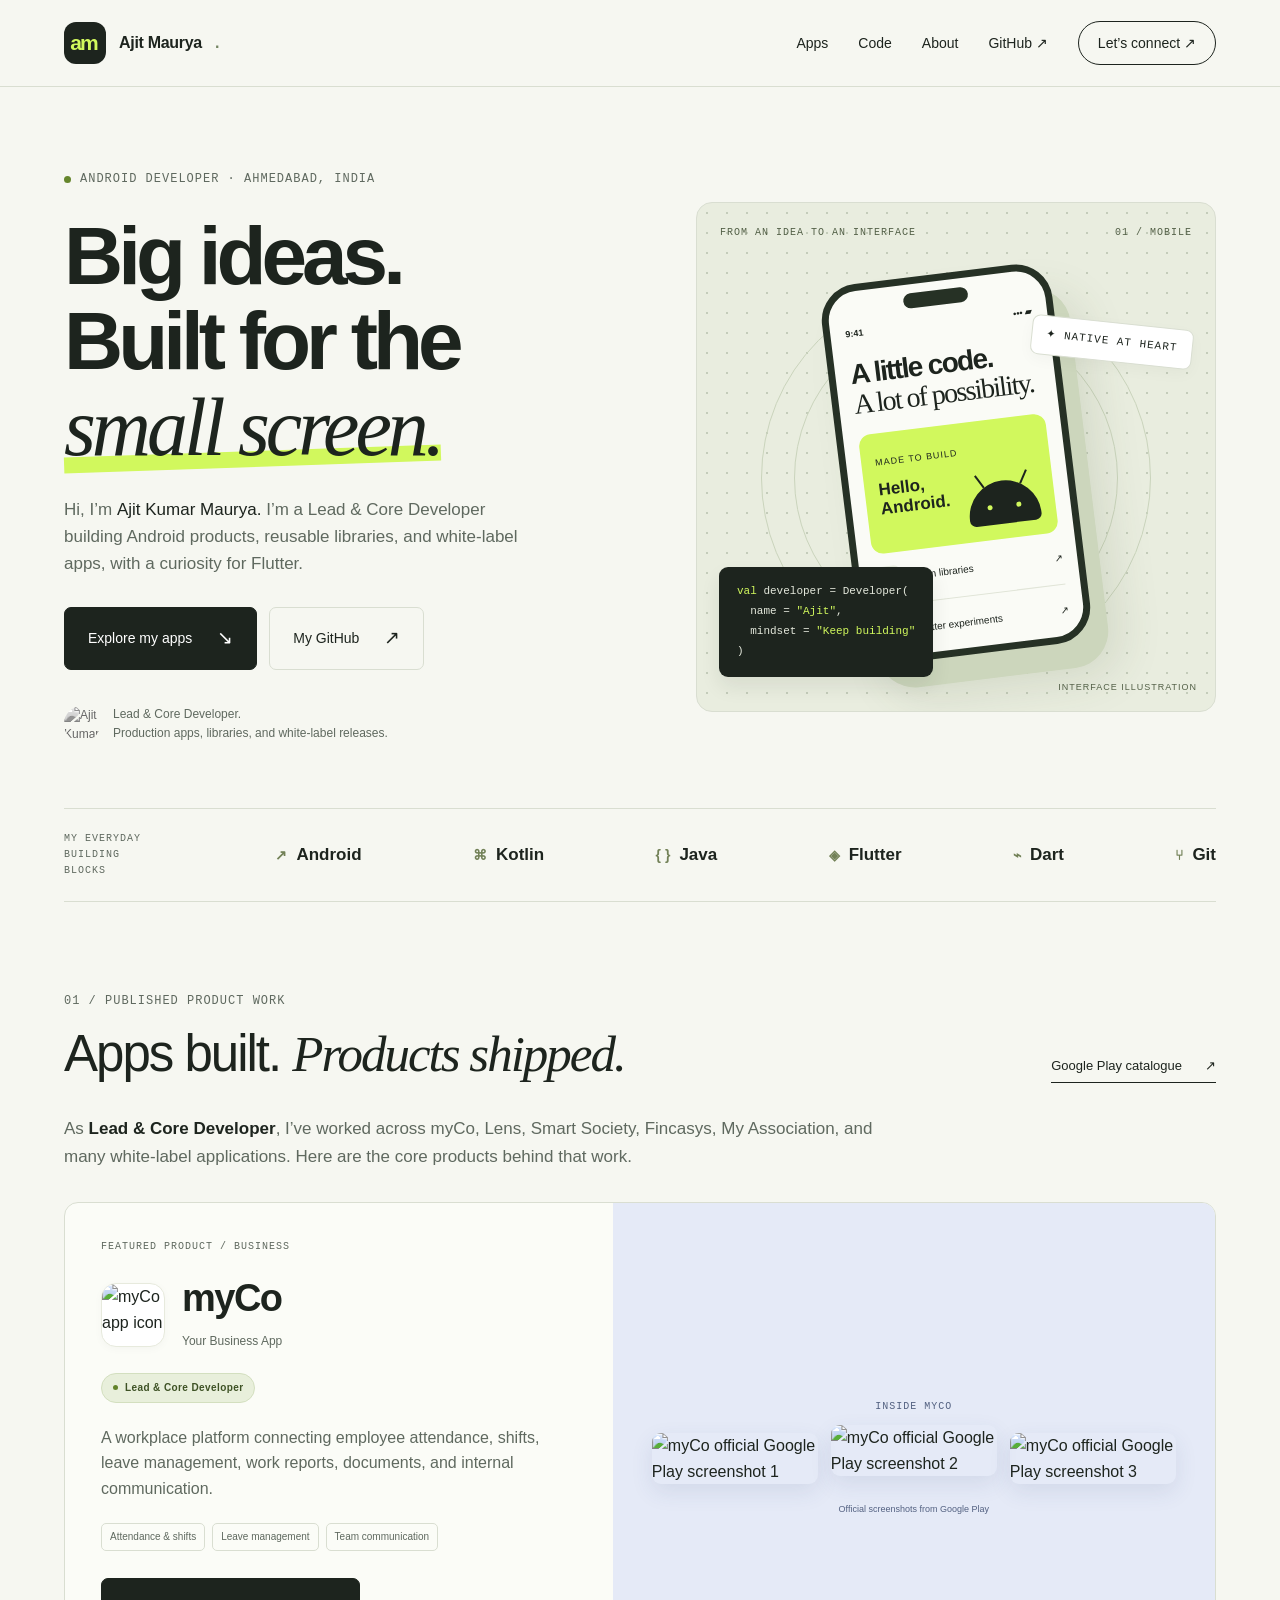
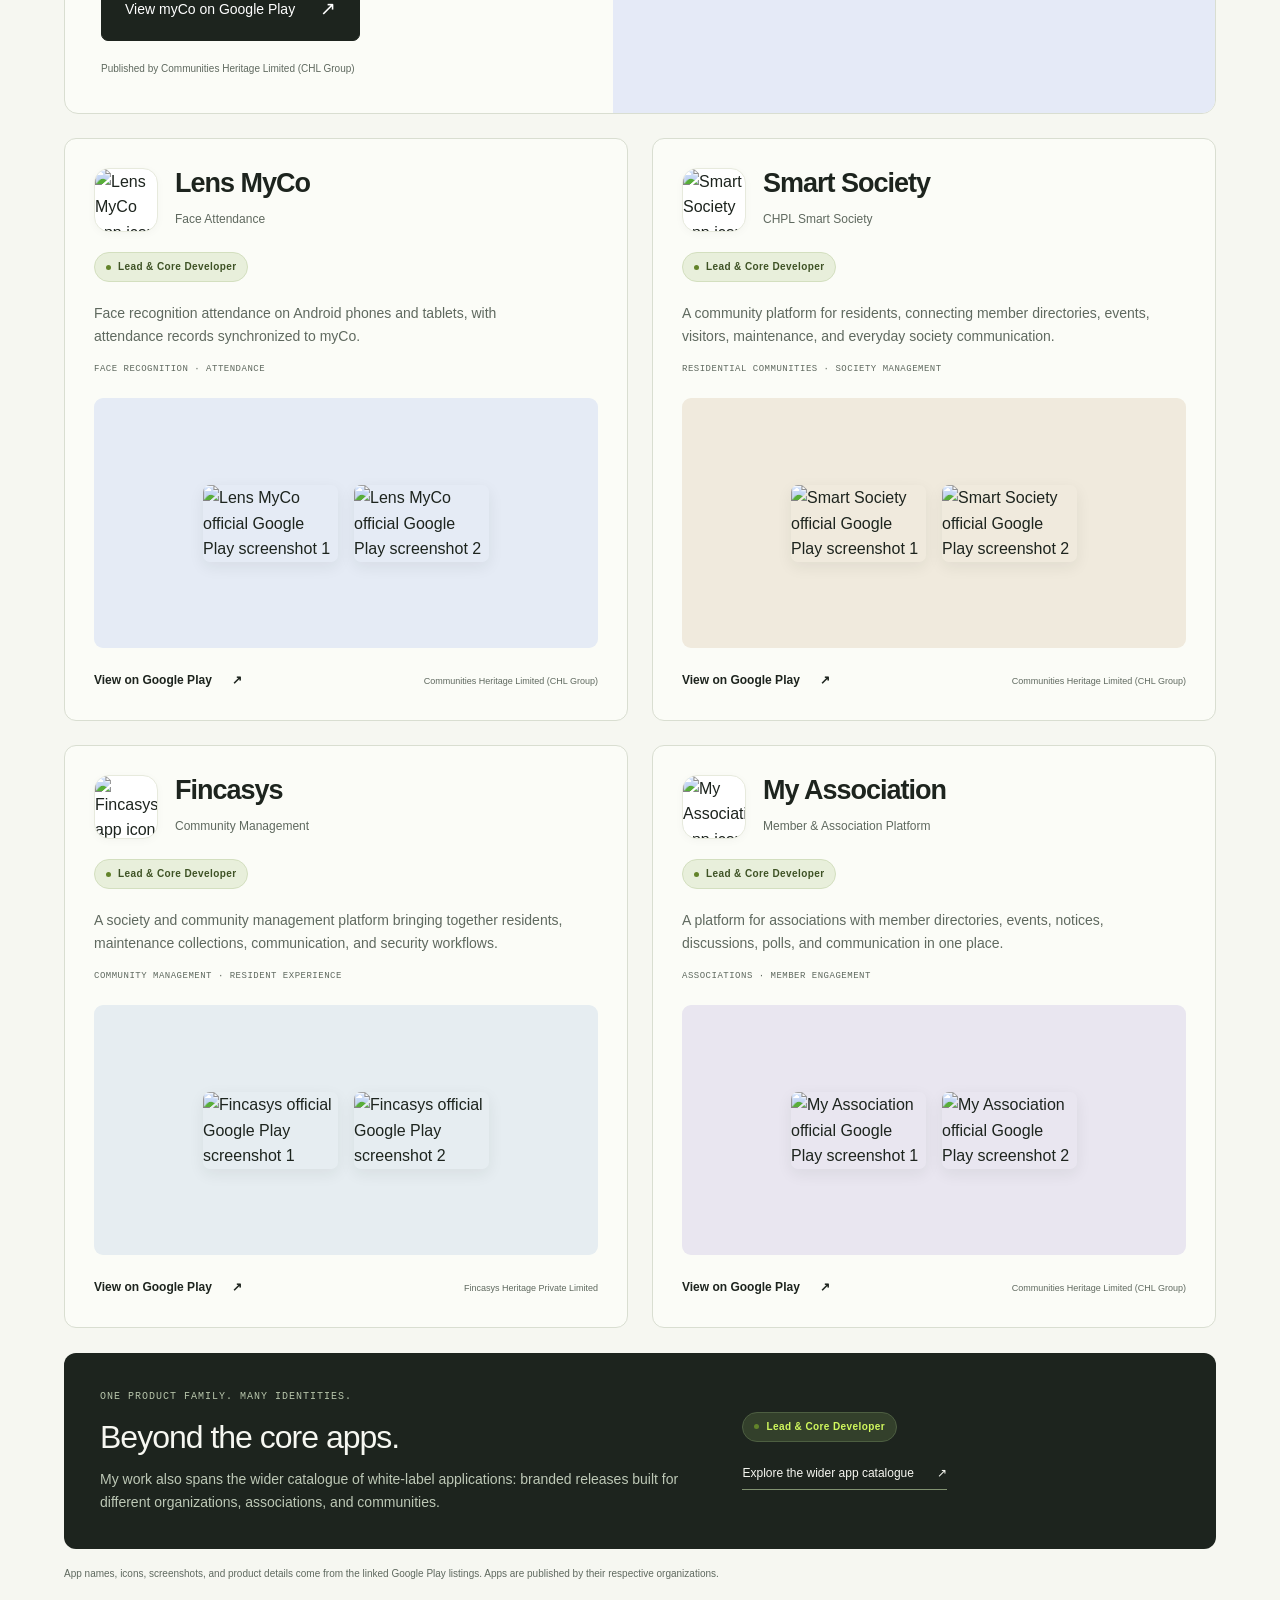
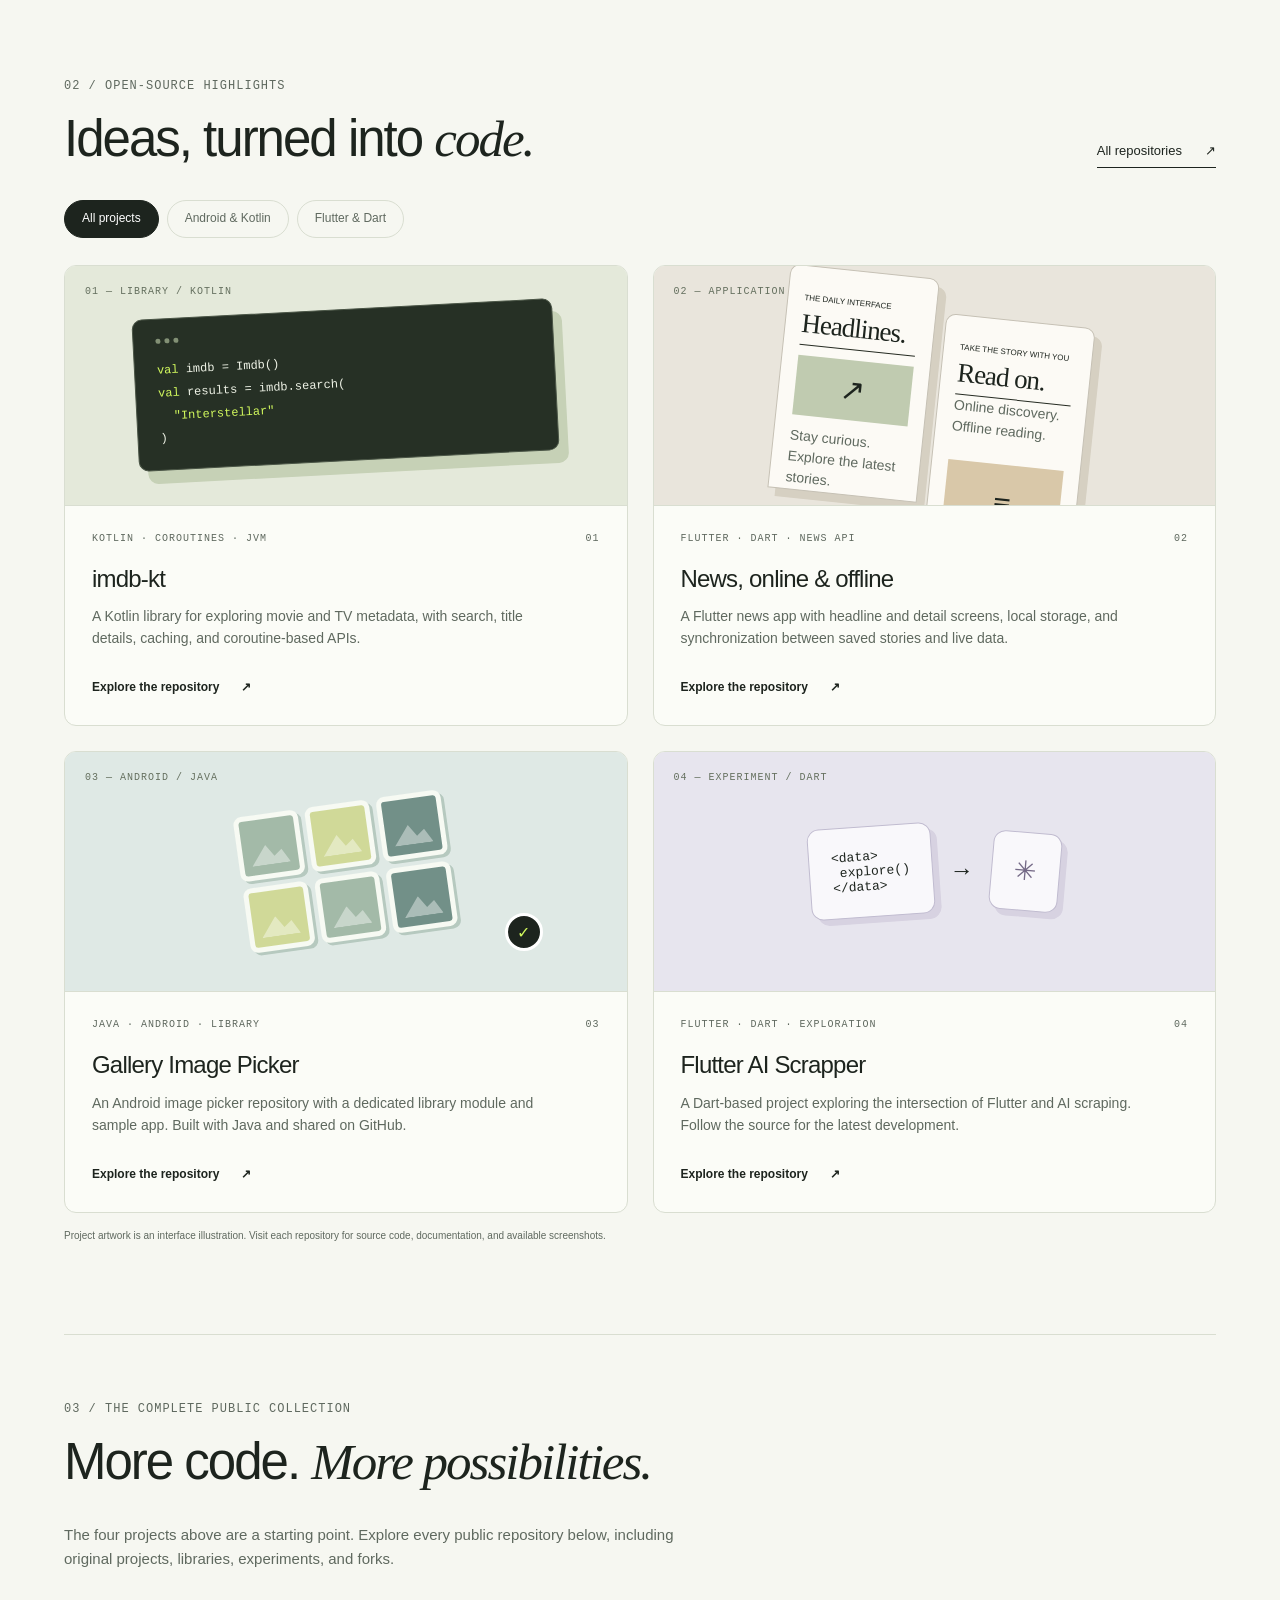
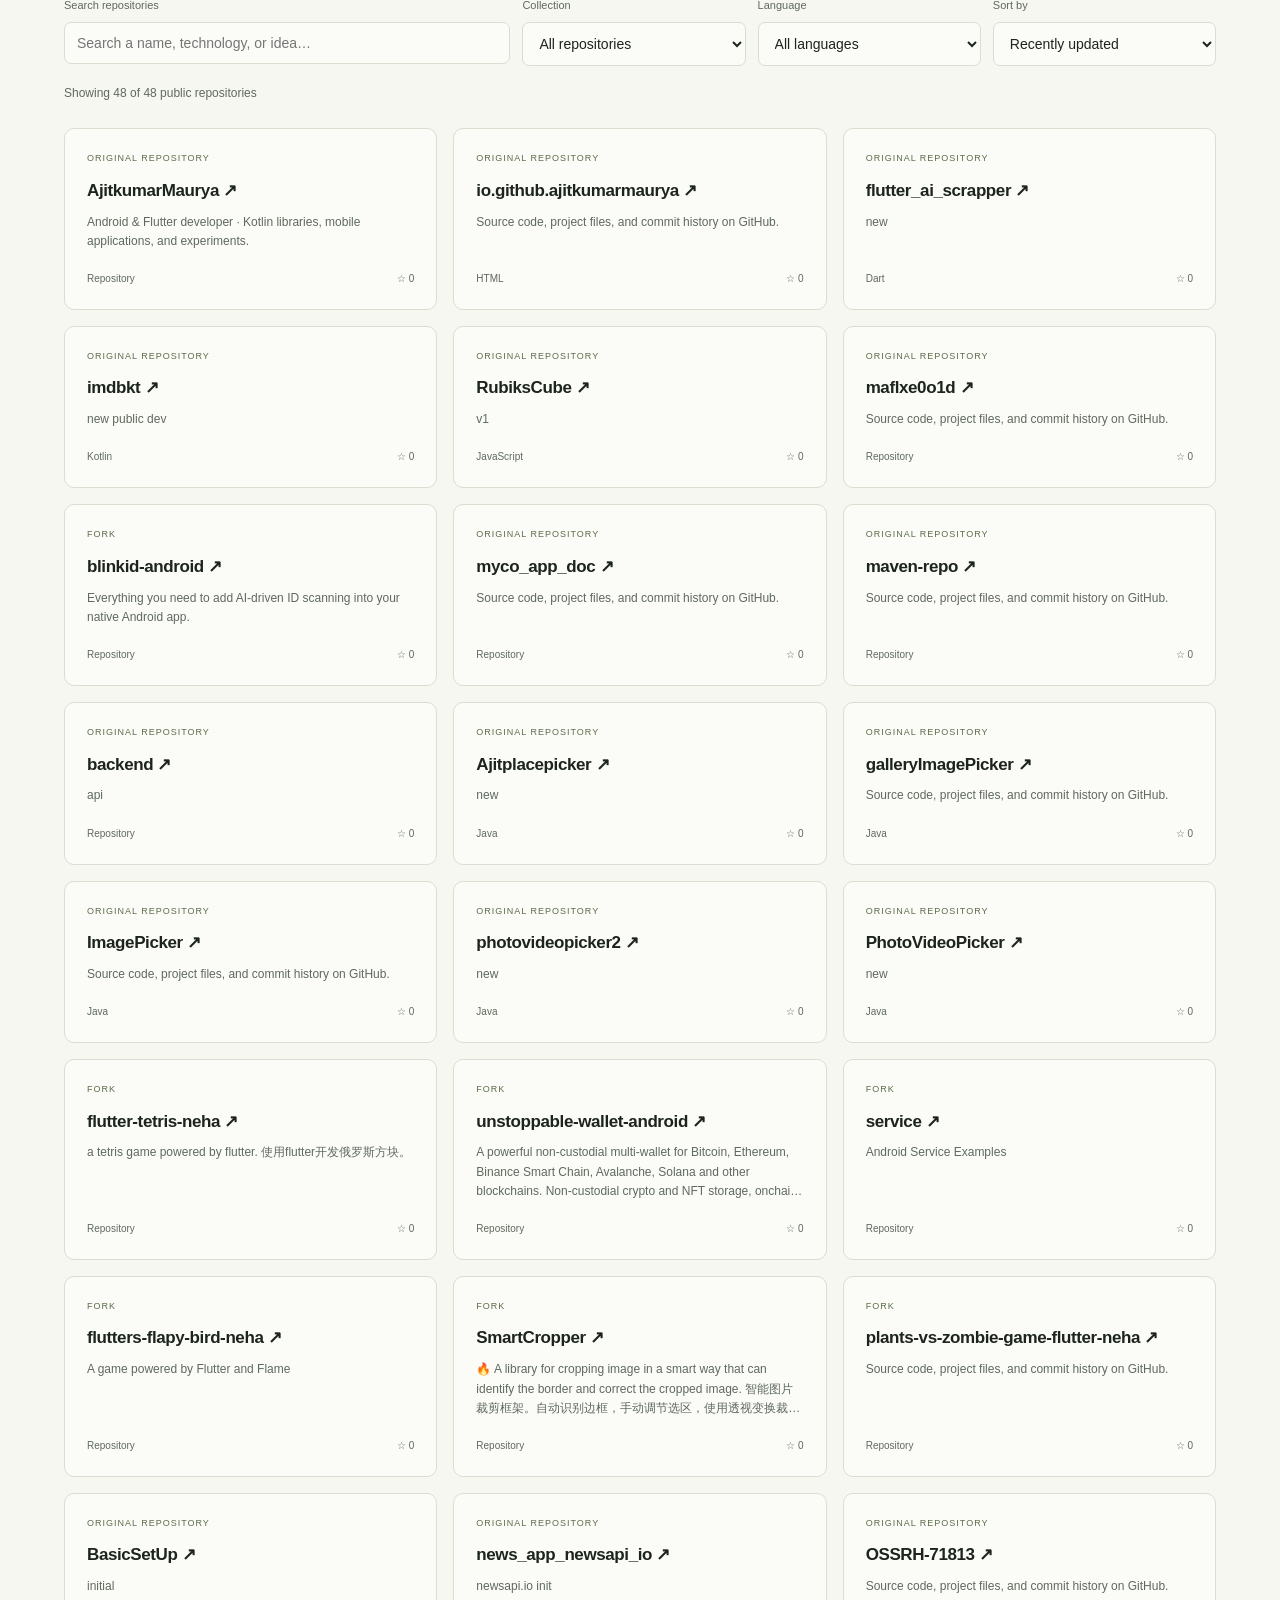
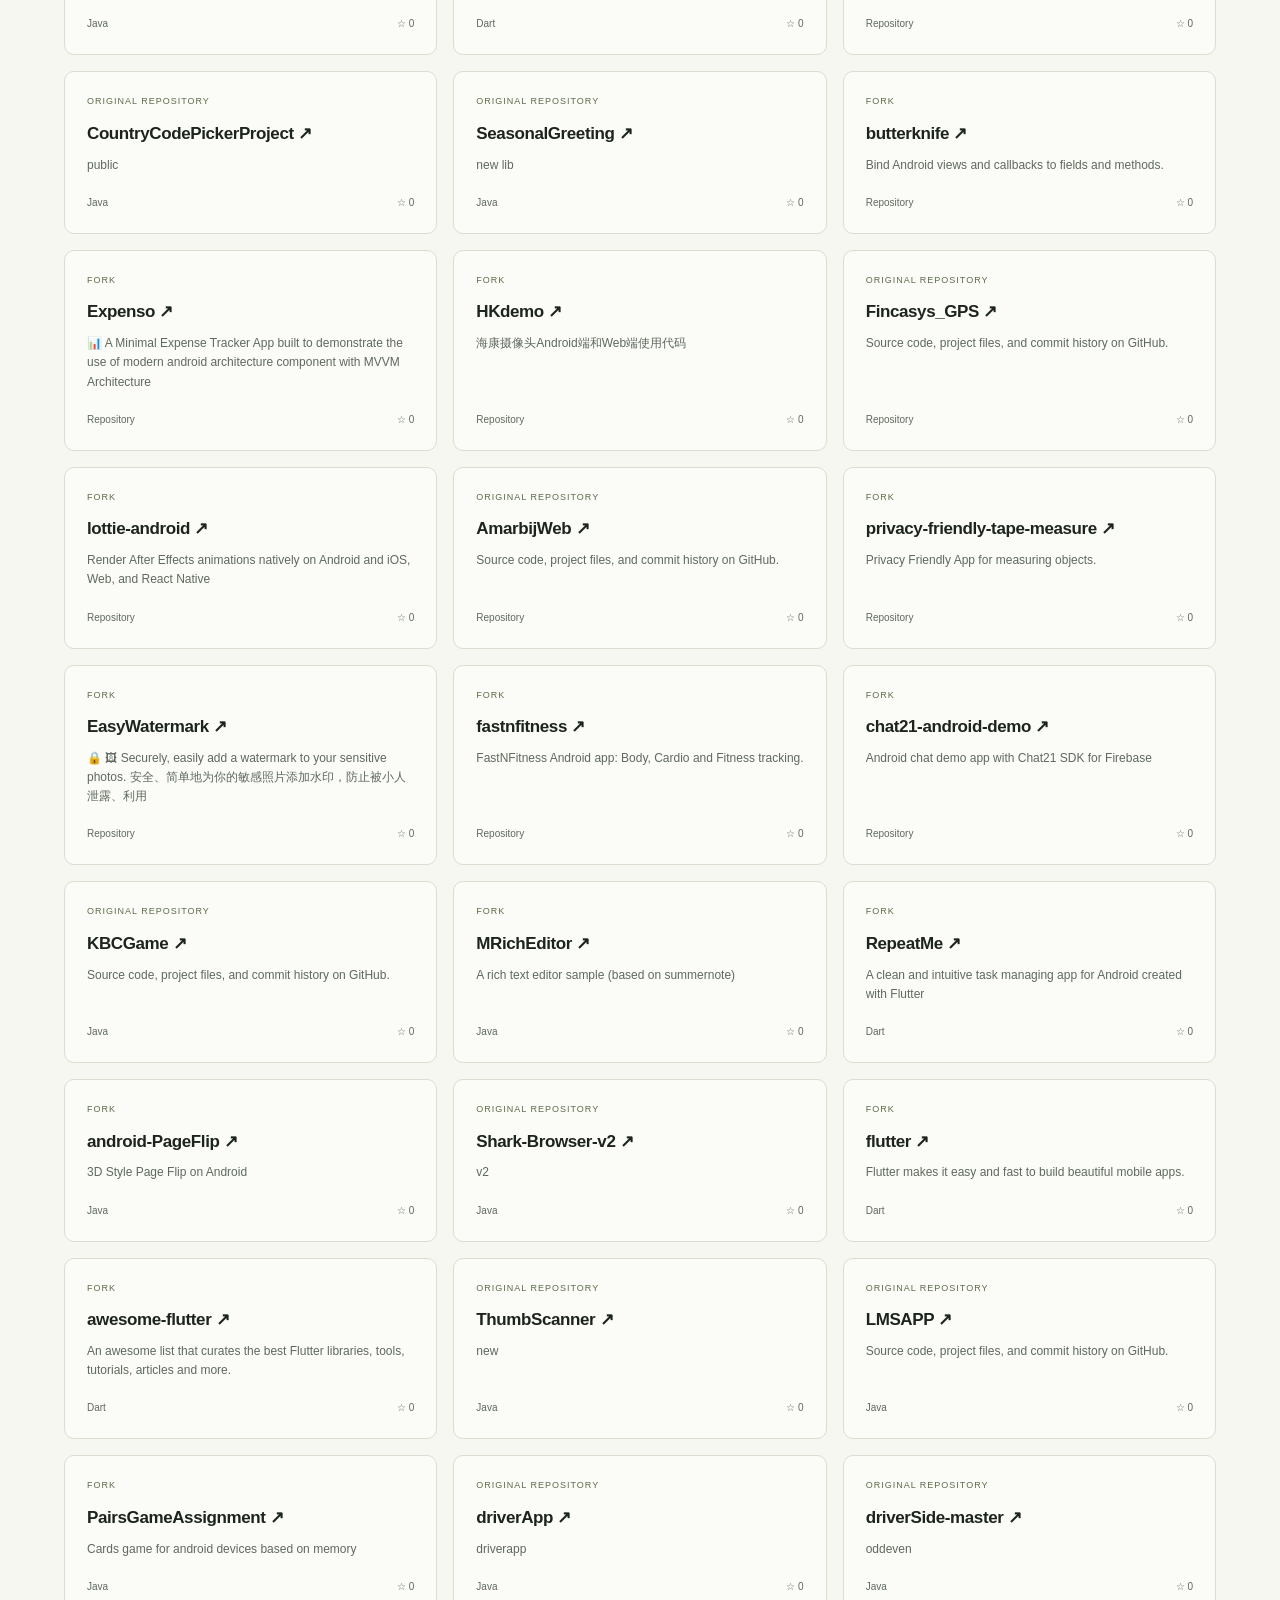
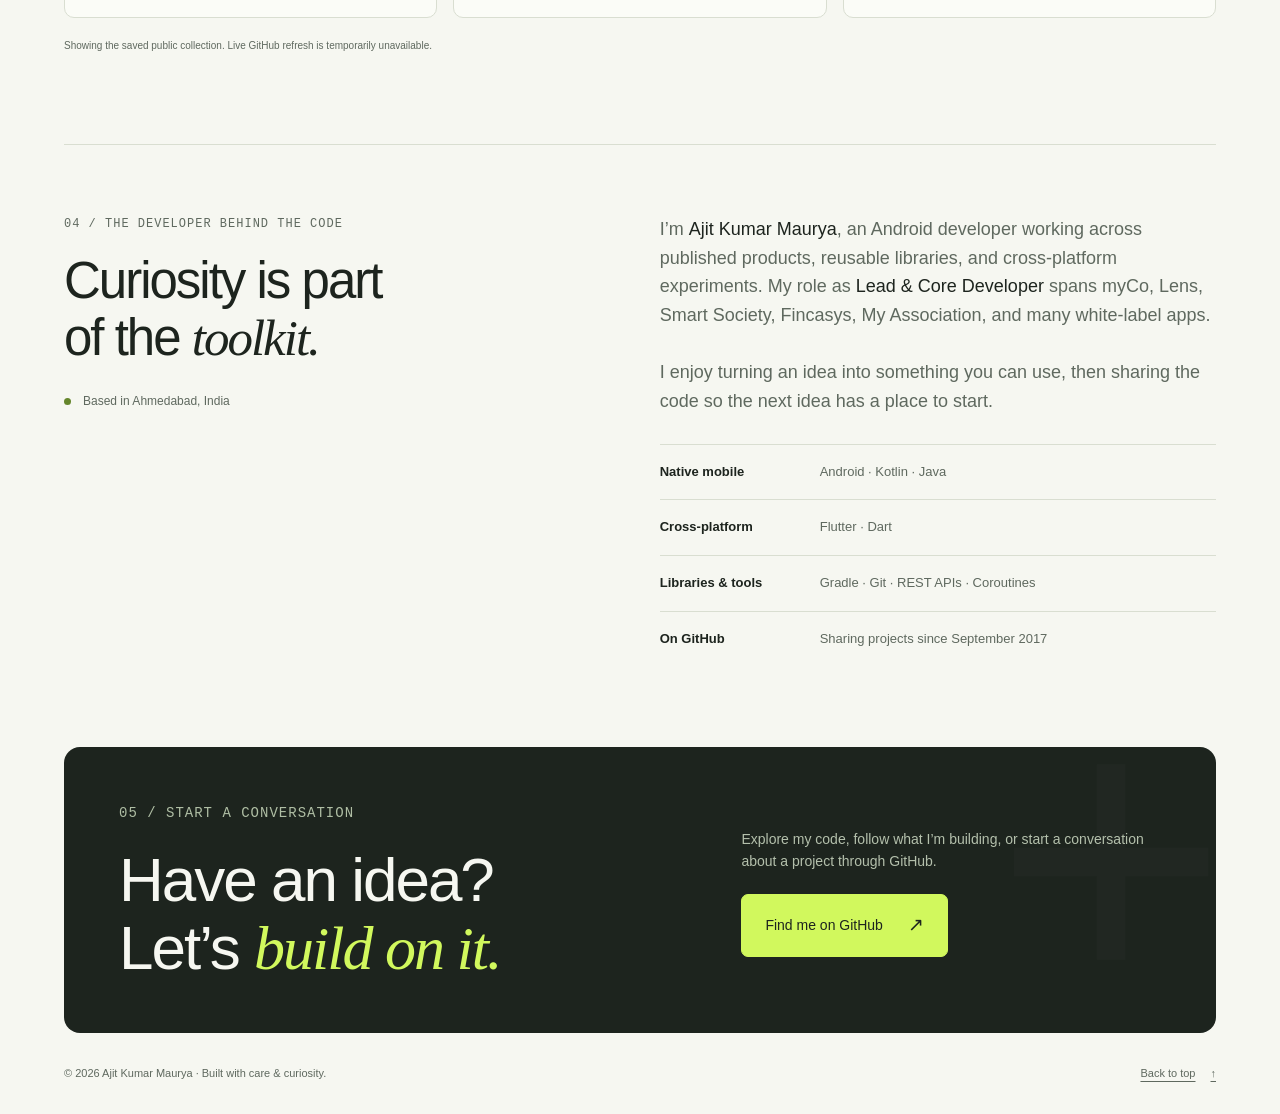
==== index.html @ c3b6b94c "Showcase core apps and lead developer work" ====
<!DOCTYPE html>
<html lang="en">
<head>
<meta charset="UTF-8"><meta name="viewport" content="width=device-width,initial-scale=1">
<title>Ajit Kumar Maurya — Android & Flutter Developer</title>
<meta name="description" content="Ajit Kumar Maurya, an Android application developer in Ahmedabad. Lead and core developer across myCo, Lens, Smart Society, Fincasys, My Association, and white-label apps. Explore published apps and open-source code.">
<link rel="canonical" href="https://ajitkumarmaurya.github.io/">
<meta name="theme-color" content="#f6f7f1">
<meta property="og:title" content="Ajit Kumar Maurya — Built for the small screen."><meta property="og:description" content="Android development, Kotlin libraries, and Flutter experiments. Explore the work of Ajit Kumar Maurya."><meta property="og:type" content="website"><meta property="og:url" content="https://ajitkumarmaurya.github.io/">
<link rel="icon" href="data:image/svg+xml,%3Csvg xmlns='http://www.w3.org/2000/svg' viewBox='0 0 64 64'%3E%3Crect width='64' height='64' rx='18' fill='%231d241e'/%3E%3Ctext x='12' y='44' font-family='Arial' font-weight='bold' font-size='33' fill='%23d1f85d'%3Eam%3C/text%3E%3C/svg%3E">
<style>
:root{--paper:#f6f7f1;--ink:#1d241e;--muted:#5f695f;--line:#d9ded1;--lime:#d1f85d;--white:#fff;--soft:#ecf0e5}*{box-sizing:border-box}html{scroll-behavior:smooth;scroll-padding-top:100px}body{margin:0;background:var(--paper);color:var(--ink);font-family:Arial,Helvetica,sans-serif;line-height:1.6}a{color:inherit;text-decoration:none}button{font:inherit;cursor:pointer}a:focus-visible,button:focus-visible{outline:3px solid #5d7a16;outline-offset:6px}::selection{background:var(--lime);color:var(--ink)}.wrap{width:min(1200px,90%);margin:auto}.mono{font-family:ui-monospace,SFMono-Regular,Consolas,monospace;font-size:12px;letter-spacing:1px;text-transform:uppercase}.skip{position:absolute;top:-100px;left:15px;background:var(--ink);color:white;padding:12px;z-index:30}.skip:focus{top:12px}header{background:rgba(246,247,241,.96);border-bottom:1px solid var(--line);position:sticky;top:0;z-index:20}.nav{height:86px;display:flex;align-items:center;justify-content:space-between;gap:25px}.brand{display:flex;align-items:center;gap:13px;font-weight:700;letter-spacing:-.3px}.mark{width:42px;height:42px;background:var(--ink);color:var(--lime);display:grid;place-items:center;font-size:21px;border-radius:12px;letter-spacing:-2px;padding-right:3px}.navlinks{display:flex;align-items:center;gap:30px;font-size:14px}.navlinks a:hover{text-decoration:underline;text-underline-offset:5px}.navlinks .nav-contact{padding:10px 19px;border:1px solid var(--ink);border-radius:100px}.hero{padding:83px 0 65px;display:grid;grid-template-columns:1.1fr 1fr;gap:60px;align-items:center}.eyebrow{display:flex;align-items:center;gap:9px;color:var(--muted)}.dot{width:7px;height:7px;border-radius:50%;background:#65862c;display:inline-block}h1{font-size:clamp(54px,6.4vw,85px);font-weight:600;line-height:1.04;letter-spacing:-5px;margin:24px 0}h1 em{font-family:Georgia,serif;font-weight:400;letter-spacing:-4px}h1 .highlight{position:relative;display:inline-block;z-index:0}h1 .highlight:after{content:"";position:absolute;bottom:3px;left:0;width:100%;height:16px;background:var(--lime);z-index:-1;transform:rotate(-2deg)}.intro{max-width:480px;font-size:17px;color:var(--muted);margin:26px 0 30px}.intro strong{color:var(--ink);font-weight:500}.actions{display:flex;flex-wrap:wrap;gap:12px}.btn{display:inline-flex;align-items:center;justify-content:center;gap:25px;background:var(--ink);color:white;padding:15px 23px;border-radius:7px;font-size:14px;border:1px solid var(--ink);transition:transform .2s}.btn:hover{transform:translateY(-3px)}.btn.secondary{background:transparent;color:var(--ink);border-color:var(--line)}.arrow{font-size:19px}.hero-note{display:flex;align-items:center;gap:13px;margin-top:35px;font-size:12px;color:var(--muted)}.hero-note img{width:36px;height:36px;border-radius:50%;filter:grayscale(1);object-fit:cover}.visual{height:510px;border:1px solid var(--line);background:#e9eddf;position:relative;border-radius:16px;overflow:hidden;background-image:radial-gradient(#c4ccba 1px,transparent 1px);background-size:20px 20px}.visual-top{position:absolute;top:22px;left:23px;right:23px;display:flex;justify-content:space-between;color:#536047;font-size:10px}.orbit{position:absolute;width:390px;height:390px;top:80px;left:50%;transform:translateX(-50%);border:1px solid #cad4bc;border-radius:50%}.orbit:after{content:"";position:absolute;inset:32px;border:1px solid #cad4bc;border-radius:50%}.phone{position:absolute;width:232px;height:382px;top:70px;left:50%;transform:translateX(-50%) rotate(-7deg);border:7px solid #263125;border-radius:37px;background:#fafbf6;box-shadow:15px 26px 0 #ccd6bc,25px 36px 45px #40532b22;overflow:hidden;padding:27px 15px 13px}.island{position:absolute;top:9px;left:50%;transform:translateX(-50%);width:65px;height:15px;border-radius:15px;background:#263125}.phone-top{display:flex;justify-content:space-between;font-size:9px;font-weight:700;padding:8px 0 19px}.phone h3{font-size:28px;line-height:1.05;letter-spacing:-1.6px;margin:0 0 17px}.phone h3 span{font-family:Georgia,serif;font-weight:400}.phone-tile{background:var(--lime);border-radius:12px;padding:14px;position:relative;height:120px}.android{width:72px;height:43px;background:var(--ink);border-radius:40px 40px 7px 7px;position:absolute;bottom:15px;right:15px}.android:before,.android:after{content:"";width:5px;height:5px;border-radius:50%;background:var(--lime);position:absolute;top:23px}.android:before{left:19px}.android:after{right:19px}.antenna{position:absolute;width:2px;height:15px;background:var(--ink);top:-9px;transform:rotate(-30deg);left:13px}.antenna.right{left:auto;right:13px;transform:rotate(30deg)}.phone-tile small{font-size:9px;letter-spacing:1px}.phone-tile b{display:block;font-size:17px;line-height:1.15;margin-top:7px}.phone-row{display:flex;align-items:center;gap:10px;border-bottom:1px solid #e1e5d8;padding:13px 0;font-size:10px}.phone-row i{background:#e7ecdf;width:26px;height:26px;border-radius:7px;display:grid;place-items:center;font-style:normal;font-weight:bold}.phone-row span:last-child{margin-left:auto}.float-tag{position:absolute;right:22px;top:119px;background:white;padding:10px 14px;border:1px solid var(--line);border-radius:8px;box-shadow:0 5px 15px #1d241e08;transform:rotate(6deg);font-size:11px}.code-tag{position:absolute;bottom:34px;left:22px;background:var(--ink);color:#e4e8dc;border-radius:9px;padding:15px 18px;font:11px/1.8 ui-monospace,monospace;box-shadow:0 10px 20px #1d241e15}.code-tag .green{color:var(--lime)}.visual-caption{position:absolute;bottom:16px;right:18px;font-size:9px;color:#536047;letter-spacing:1px;text-transform:uppercase}.tech-strip{border-top:1px solid var(--line);border-bottom:1px solid var(--line);display:flex;justify-content:space-between;gap:22px;align-items:center;padding:22px 0;margin-bottom:90px}.tech-label{font-size:10px;color:var(--muted);max-width:100px}.tech{font-weight:600;font-size:17px;display:flex;align-items:center;gap:9px}.tech i{font-style:normal;color:#728157;font-size:14px}.section-top{display:flex;justify-content:space-between;gap:25px;align-items:end;margin-bottom:32px}.section-kicker{color:var(--muted);margin:0 0 14px}.section-title{font-size:clamp(34px,4vw,51px);font-weight:500;letter-spacing:-2px;line-height:1.12;margin:0}.section-title em{font-family:Georgia,serif;font-weight:400}.text-link{font-size:13px;display:inline-flex;gap:23px;align-items:center;border-bottom:1px solid var(--ink);padding-bottom:6px;white-space:nowrap}.filters{display:flex;gap:8px;margin-bottom:27px;flex-wrap:wrap}.filter{padding:8px 17px;border:1px solid var(--line);border-radius:30px;background:transparent;color:var(--muted);font-size:12px}.filter[aria-pressed="true"]{background:var(--ink);color:white;border-color:var(--ink)}.projects{display:grid;grid-template-columns:repeat(2,1fr);gap:25px}.project{border:1px solid var(--line);border-radius:12px;background:#fbfcf7;overflow:hidden}.project[hidden]{display:none}.art{height:240px;position:relative;display:flex;align-items:center;justify-content:center;overflow:hidden;border-bottom:1px solid var(--line)}.art-kotlin{background:#e4e9da}.art-news{background:#e9e5dc}.art-picker{background:#dfe9e5}.art-ai{background:#e7e5ee}.art-label{position:absolute;top:18px;left:20px;color:#65705f;font-size:10px}.mini-code{width:75%;border:1px solid #4a5546;background:#263025;border-radius:10px;transform:rotate(-3deg);box-shadow:9px 13px #c6d1b6;padding:19px 22px;font:12px/1.9 ui-monospace,monospace;color:#eff3e7}.code-dots{display:flex;gap:4px;margin-bottom:16px}.code-dots i{width:5px;height:5px;border-radius:50%;background:#829075}.mini-code span{color:var(--lime)}.news-stack{display:flex;gap:10px;transform:rotate(6deg) translateY(23px)}.news-cover{background:#fcfaf5;border:1px solid #c6c1b5;border-radius:10px 10px 0 0;width:150px;height:225px;padding:16px;box-shadow:8px 8px #d6d0c2}.news-cover b{font:27px Georgia,serif;letter-spacing:-1px;display:block;border-bottom:1px solid #262b22;padding-bottom:5px}.news-block{height:60px;margin:10px 0;background:#c0cbb0;display:grid;place-items:center;font-size:30px}.news-cover p{font-size:10px;line-height:1.5}.news-cover small{font-size:8px}.picker-grid{display:grid;grid-template-columns:repeat(3,65px);gap:7px;transform:rotate(-8deg)}.picker-grid i{width:65px;height:65px;border-radius:8px;background:#a3baa8;border:5px solid #f7faf3;position:relative;box-shadow:3px 3px #b6c9bf}.picker-grid i:nth-child(2n){background:#d0d998}.picker-grid i:nth-child(3n){background:#729088}.picker-grid i:after{content:"";position:absolute;left:8px;right:8px;bottom:9px;height:20px;background:#ffffff66;clip-path:polygon(0 100%,40% 0,60% 60%,80% 30%,100% 100%)}.picker-check{position:absolute;right:84px;bottom:40px;width:38px;height:38px;background:var(--ink);color:var(--lime);border-radius:50%;display:grid;place-items:center;border:3px solid white}.scrape{display:flex;align-items:center;gap:22px;font:13px ui-monospace,monospace}.scrape-box{border:1px solid #c1bcd0;border-radius:12px;background:#f9f8fb;padding:22px;box-shadow:6px 6px #d7d2e1;transform:rotate(-4deg)}.scrape-box:last-child{transform:rotate(5deg);font-size:27px;color:#746986}.scrape span{font-size:24px}.project-content{padding:25px 27px 27px}.project-meta{display:flex;justify-content:space-between;gap:10px;color:var(--muted);font-size:10px}.project h3{font-size:24px;letter-spacing:-.8px;margin:13px 0 7px;font-weight:500}.project p{font-size:14px;color:var(--muted);margin:0 0 23px;max-width:460px}.project a{font-size:12px;font-weight:bold;display:inline-flex;gap:22px;align-items:center}.project a:hover{text-decoration:underline;text-underline-offset:4px}.art-note{font-size:10px;color:var(--muted);margin:15px 0 0}#work{padding-bottom:90px}#about{border-top:1px solid var(--line);padding:70px 0 80px;display:grid;grid-template-columns:1fr 1.1fr;gap:90px}.about-left .section-title{margin:18px 0 25px}.location{display:flex;align-items:center;gap:12px;font-size:12px;color:var(--muted)}.about-copy{font-size:18px;color:var(--muted);margin:0 0 28px}.about-copy strong{font-weight:500;color:var(--ink)}.skill-row{padding:17px 0;border-top:1px solid var(--line);display:grid;grid-template-columns:140px 1fr;gap:20px;font-size:13px}.skill-row span{color:var(--muted)}.contact{background:var(--ink);border-radius:16px;color:var(--paper);padding:55px 55px 50px;display:grid;grid-template-columns:1.4fr 1fr;gap:35px;position:relative;overflow:hidden}.contact:after{content:"+";position:absolute;right:-12px;top:-90px;font-size:400px;font-weight:100;color:#ffffff04;line-height:1;pointer-events:none}.contact .section-kicker{color:#afbea4}.contact h2{font-size:clamp(38px,5vw,62px);letter-spacing:-2px;font-weight:500;line-height:1.1;margin:18px 0 0}.contact h2 em{font-family:Georgia,serif;color:var(--lime);font-weight:400}.contact-right{align-self:center;position:relative;z-index:1}.contact p{color:#b4c0ac;font-size:14px;margin:0 0 22px}.contact .btn{background:var(--lime);color:var(--ink);border-color:var(--lime)}footer{padding:32px 0;display:flex;align-items:center;justify-content:space-between;color:var(--muted);font-size:11px}footer a{text-decoration:underline;text-underline-offset:4px}.back-top{display:inline-flex;gap:15px}#filter-status{position:absolute;width:1px;height:1px;overflow:hidden;clip-path:inset(50%)}
@media(min-width:1500px){.hero{padding-top:100px;padding-bottom:85px}}@media(max-width:900px){.hero{gap:30px}.visual{height:470px}.phone{top:65px;width:215px}.float-tag{right:12px;top:85px}.code-tag{left:12px;padding:12px;font-size:10px}.tech-strip{gap:13px;flex-wrap:wrap}.tech{font-size:15px}#about{gap:40px}.contact{padding:38px}.scrape{gap:10px}.scrape-box{padding:15px}h1{letter-spacing:-3px}h1 em{letter-spacing:-3px}}@media(max-width:650px){.wrap{width:90%}.nav{height:73px;gap:10px}.brand{font-size:13px;gap:8px}.mark{width:35px;height:35px;font-size:19px}.navlinks{gap:15px;font-size:12px}.navlinks .nav-contact{padding:6px 11px}.navlinks .github-nav{display:none}.hero{grid-template-columns:1fr;padding-top:45px;gap:38px}.eyebrow{font-size:10px}h1{font-size:64px;letter-spacing:-3.8px}h1 em{letter-spacing:-3px}.intro{font-size:16px}.visual{height:440px}.phone{top:40px}.float-tag{top:80px;right:25px}.code-tag{bottom:25px;left:20px}.hero-note{margin-top:25px}.tech-strip{margin-bottom:60px;padding:20px 0;justify-content:flex-start;gap:18px 25px}.tech-label{max-width:none;width:100%}.tech{font-size:14px}.section-top{align-items:start;gap:20px}.section-top .text-link{font-size:11px;gap:10px;margin-top:7px}.section-title{font-size:35px}.projects{grid-template-columns:1fr}.art{height:225px}.project-content{padding:23px}.project h3{font-size:23px}.project p{font-size:14px}#work{padding-bottom:60px}#about{grid-template-columns:1fr;padding:45px 0 55px;gap:25px}.about-left .section-title{margin-bottom:18px}.about-copy{font-size:16px}.skill-row{grid-template-columns:110px 1fr;font-size:12px;gap:12px}.contact{grid-template-columns:1fr;padding:30px;gap:26px}.contact h2{font-size:43px}.contact p{font-size:13px}footer{gap:20px;align-items:start;font-size:10px}.back-top{white-space:nowrap}.art-note{font-size:9px}}@media(max-width:360px){.navlinks a[href="#about"]{display:none}.navlinks{gap:12px}h1{font-size:57px}}@media(prefers-reduced-motion:reduce){html{scroll-behavior:auto}*{transition:none!important}}

#repositories{border-top:1px solid var(--line);padding:65px 0 80px}.repo-description{color:var(--muted);font-size:15px;max-width:660px;margin:20px 0 26px}.repo-controls{display:grid;grid-template-columns:2fr 1fr 1fr 1fr;gap:12px;margin-bottom:18px}.repo-controls label{font-size:11px;color:var(--muted);display:flex;flex-direction:column;gap:7px}.repo-controls input,.repo-controls select{font:14px Arial,sans-serif;padding:12px;border:1px solid var(--line);border-radius:7px;background:#fbfcf7;color:var(--ink);width:100%;min-width:0}.repo-controls input:focus,.repo-controls select:focus{outline:2px solid #5d7a16;outline-offset:2px}.repo-count{font-size:12px;color:var(--muted);margin:15px 0 25px}.repo-list{display:grid;grid-template-columns:repeat(3,minmax(0,1fr));gap:16px}.repo-card{padding:22px;border:1px solid var(--line);border-radius:10px;background:#fbfcf7;display:flex;flex-direction:column;min-width:0}.repo-card h3{font-size:17px;letter-spacing:-.4px;line-height:1.35;margin:14px 0 10px;overflow-wrap:anywhere}.repo-card h3 a:hover{text-decoration:underline;text-underline-offset:4px}.repo-card p{font-size:12px;color:var(--muted);margin:0 0 20px;overflow-wrap:anywhere;display:-webkit-box;-webkit-line-clamp:3;-webkit-box-orient:vertical;overflow:hidden}.repo-kind{font-size:9px;letter-spacing:1px;text-transform:uppercase;color:#5d6b4b}.repo-stats{display:flex;justify-content:space-between;gap:10px;margin-top:auto;font-size:10px;color:var(--muted)}.repo-empty{font-size:14px;color:var(--muted);padding:30px 0}.repo-refresh{font-size:10px;color:var(--muted);margin-top:20px}@media(max-width:900px){.repo-list{grid-template-columns:repeat(2,minmax(0,1fr))}.repo-controls{grid-template-columns:repeat(2,minmax(0,1fr))}}@media(max-width:650px){#repositories{padding:45px 0 55px}.repo-list{grid-template-columns:1fr}.repo-card{padding:20px}.repo-controls{gap:10px}.repo-controls label:first-child{grid-column:1/-1}}

#apps{padding:0 0 85px}.store-intro{max-width:830px;color:var(--muted);font-size:17px;margin:0 0 32px}.store-intro strong{color:var(--ink);font-weight:600}.store-feature{display:grid;grid-template-columns:1fr 1.1fr;border:1px solid var(--line);border-radius:14px;overflow:hidden;background:#fbfcf7;margin-bottom:24px}.store-copy{padding:36px}.store-feature-label{color:var(--muted);display:block;margin-bottom:23px;font-size:10px}.store-card-header{display:flex;align-items:center;gap:17px;margin-bottom:20px}.store-icon{border-radius:15px;background:white;box-shadow:0 2px 8px #1d241e08;border:1px solid #e7eadd;object-fit:contain;flex-shrink:0}.store-card-header h3{font-size:27px;font-weight:600;letter-spacing:-1px;line-height:1.1;margin:0 0 7px}.store-feature h3{font-size:38px;letter-spacing:-1.5px}.store-subtitle{font-size:12px;color:var(--muted)}.role-pill{font-size:10px;letter-spacing:.4px;font-weight:600;background:#e8efdb;border:1px solid #d3dfbf;border-radius:30px;color:#3e5225;padding:6px 11px;display:inline-flex;align-items:center;gap:7px}.role-pill:before{content:"";width:5px;height:5px;border-radius:50%;background:#62832a}.store-copy>p{font-size:16px;color:var(--muted);margin:22px 0;max-width:440px}.store-tags{display:flex;gap:7px;flex-wrap:wrap;margin:0 0 27px}.store-tags span{font-size:10px;border:1px solid var(--line);border-radius:5px;padding:5px 8px;color:var(--muted)}.store-publisher{display:block;margin:20px 0 0;font-size:10px;color:var(--muted)}.store-feature-media{background:#e5eaf7;display:flex;flex-direction:column;justify-content:center;align-items:center;gap:18px;min-width:0;padding:32px 22px}.store-feature-media>.mono{font-size:10px;color:#536181}.store-feature-shots{display:flex;justify-content:center;align-items:center;gap:13px;width:100%;min-width:0}.store-feature-shots a{display:block;flex:1;max-width:166px;min-width:0}.store-feature-shots a:nth-child(2){transform:translateY(-8px)}.store-feature-shots img{display:block;width:100%;height:auto;border-radius:9px;box-shadow:0 8px 22px #2d447a1a}.store-media-caption{font-size:9px;color:#536181}.store-grid{display:grid;grid-template-columns:repeat(2,minmax(0,1fr));gap:24px}.store-card{border:1px solid var(--line);border-radius:12px;padding:29px;background:#fbfcf7;min-width:0}.store-card>p{color:var(--muted);font-size:14px;max-width:470px;margin:20px 0 15px}.store-category{color:var(--muted);font-size:9px;letter-spacing:.5px;display:block}.store-screens{display:flex;align-items:center;justify-content:center;gap:16px;background:#edf0e7;border-radius:9px;margin:22px 0 23px;padding:23px;min-height:250px}.store-screens a{display:block;max-width:135px;width:43%}.store-screens img{width:100%;height:auto;max-height:246px;object-fit:contain;display:block;border-radius:7px;box-shadow:0 5px 16px #1d241e12}.store-card:nth-child(1) .store-screens{background:#e5ebf5}.store-card:nth-child(2) .store-screens{background:#f0eadd}.store-card:nth-child(3) .store-screens{background:#e6edf1}.store-card:nth-child(4) .store-screens{background:#e9e6f0}.store-card-footer{display:flex;flex-wrap:wrap;justify-content:space-between;gap:14px;align-items:center}.store-link{font-size:12px;font-weight:600;display:inline-flex;align-items:center;gap:20px}.store-link:hover{text-decoration:underline;text-underline-offset:5px}.store-card-footer small{font-size:9px;color:var(--muted);max-width:195px}.white-label{background:var(--ink);color:var(--paper);border-radius:12px;display:grid;grid-template-columns:1.4fr 1fr;gap:30px;margin-top:25px;padding:36px}.white-label .section-kicker{color:#b6c4aa;font-size:10px}.white-label h3{font-size:32px;font-weight:500;letter-spacing:-1px;margin:0 0 13px;line-height:1.15}.white-label p:not(.section-kicker){font-size:14px;max-width:580px;margin:0;color:#bdc8b6}.white-label-right{align-self:center;display:flex;align-items:flex-start;flex-direction:column;gap:22px}.white-label .role-pill{background:#33402b;color:#d1f85d;border-color:#4d5e41}.white-label .text-link{border-color:#819271;font-size:12px;white-space:normal}.store-credit{font-size:10px;color:var(--muted);margin-top:17px}.store-card img{transition:transform .2s}.store-screens a:hover img{transform:translateY(-4px)}
@media(max-width:900px){.store-feature{grid-template-columns:1fr 1fr}.store-copy{padding:26px}.store-feature-media{padding:25px 18px}.store-feature-shots{gap:9px}.store-card{padding:23px}.white-label{padding:29px}.store-card-header h3{font-size:24px}.store-feature h3{font-size:34px}.store-icon{width:56px;height:56px}.store-screens{padding:20px 12px;gap:12px}}@media(max-width:650px){#apps{padding-bottom:55px}#apps .section-top{flex-direction:column;gap:17px}#apps .section-top .text-link{font-size:12px}.store-intro{font-size:15px}.store-feature{grid-template-columns:1fr}.store-copy{padding:25px}.store-copy>p{font-size:15px}.store-feature-media{padding:28px 18px}.store-feature-shots a{max-width:145px}.store-feature-shots{gap:9px}.store-feature-label{margin-bottom:20px}.store-grid{grid-template-columns:1fr;gap:19px}.store-card{padding:23px}.store-screens{min-height:260px}.store-screens a{max-width:135px}.store-card-footer small{max-width:none}.white-label{grid-template-columns:1fr;padding:26px;gap:25px}.white-label h3{font-size:29px}.white-label-right{gap:20px}.store-credit{font-size:9px}.navlinks a[href="#about"]{display:none}}@media(max-width:360px){.navlinks a[href="#work"]{display:none}}
</style>
</head>
<body id="top">
<a class="skip" href="#main">Skip to content</a>
<header><nav class="wrap nav" aria-label="Main navigation"><a href="#top" class="brand" aria-label="Ajit Maurya, home"><span class="mark">am</span> Ajit Maurya<span style="color:#748563">.</span></a><div class="navlinks"><a href="#apps">Apps</a><a href="#work">Code</a><a href="#about">About</a><a class="github-nav" href="https://github.com/AjitkumarMaurya">GitHub ↗</a><a href="#contact" class="nav-contact">Let’s connect ↗</a></div></nav></header>
<main id="main"><div class="wrap">
<section class="hero" aria-labelledby="hero-title"><div><div class="eyebrow mono"><span class="dot"></span> Android developer · Ahmedabad, India</div><h1 id="hero-title">Big ideas.<br>Built for the<br><em class="highlight">small screen.</em></h1><p class="intro">Hi, I’m <strong>Ajit Kumar Maurya.</strong> I’m a Lead &amp; Core Developer building Android products, reusable libraries, and white-label apps, with a curiosity for Flutter.</p><div class="actions"><a href="#apps" class="btn">Explore my apps <span class="arrow">↘</span></a><a href="https://github.com/AjitkumarMaurya" class="btn secondary">My GitHub <span class="arrow">↗</span></a></div><div class="hero-note"><img src="https://avatars.githubusercontent.com/u/32328947?v=4" alt="Ajit Kumar Maurya" width="36" height="36"><span>Lead &amp; Core Developer.<br>Production apps, libraries, and white-label releases.</span></div></div>
<div class="visual" role="img" aria-label="Illustrated Android interface concept with a Kotlin code snippet"><div class="visual-top mono"><span>From an idea to an interface</span><span>01 / mobile</span></div><div class="orbit"></div><div class="phone"><div class="island"></div><div class="phone-top"><span>9:41</span><span>••• ▰</span></div><h3>A little code.<br><span>A lot of possibility.</span></h3><div class="phone-tile"><small>MADE TO BUILD</small><b>Hello,<br>Android.</b><div class="android"><i class="antenna"></i><i class="antenna right"></i></div></div><div class="phone-row"><i>&lt;/&gt;</i><span>Kotlin libraries</span><span>↗</span></div><div class="phone-row"><i>◈</i><span>Flutter experiments</span><span>↗</span></div><div style="height:3px;width:65px;background:#263125;margin:17px auto 0;border-radius:4px"></div></div><div class="float-tag mono">✦ Native at heart</div><div class="code-tag"><span class="green">val</span> developer = Developer(<br>&nbsp; name = <span class="green">"Ajit"</span>,<br>&nbsp; mindset = <span class="green">"Keep building"</span><br>)</div><span class="visual-caption">Interface illustration</span></div></section>
<div class="tech-strip" aria-label="Technologies"><span class="tech-label mono">My everyday<br>building blocks</span><span class="tech"><i>↗</i> Android</span><span class="tech"><i>⌘</i> Kotlin</span><span class="tech"><i>{ }</i> Java</span><span class="tech"><i>◈</i> Flutter</span><span class="tech"><i>⌁</i> Dart</span><span class="tech"><i>⑂</i> Git</span></div>
<section id="apps" aria-labelledby="apps-title"><div class="section-top"><div><p class="section-kicker mono">01 / Published product work</p><h2 class="section-title" id="apps-title">Apps built. <em>Products shipped.</em></h2></div><a class="text-link" href="https://play.google.com/store/apps/dev?id=6873193305307406392">Google Play catalogue <span>↗</span></a></div><p class="store-intro">As <strong>Lead &amp; Core Developer</strong>, I’ve worked across myCo, Lens, Smart Society, Fincasys, My Association, and many white-label applications. Here are the core products behind that work.</p><article class="store-feature"><div class="store-copy"><span class="mono store-feature-label">Featured product / Business</span><div class="store-card-header"><img class="store-icon" src="https://play-lh.googleusercontent.com/Dolt_O_0GVLUikIvh0CumhhYsPD-phhDGLcLlAJtMAcMpihSXGmSHu66mwuHyy8l2vL8Gzv92lS8Wb4BQ3a4-g=w240-h480" alt="myCo app icon" width="64" height="64" loading="lazy" referrerpolicy="no-referrer"><div><h3>myCo</h3><span class="store-subtitle">Your Business App</span></div></div><span class="role-pill">Lead &amp; Core Developer</span><p>A workplace platform connecting employee attendance, shifts, leave management, work reports, documents, and internal communication.</p><div class="store-tags"><span>Attendance &amp; shifts</span><span>Leave management</span><span>Team communication</span></div><a class="btn" href="https://play.google.com/store/apps/details?id=com.mycompany.fhpl&amp;hl=en&amp;gl=IN">View myCo on Google Play <span class="arrow">↗</span></a><small class="store-publisher">Published by Communities Heritage Limited (CHL Group)</small></div><div class="store-feature-media"><span class="mono">Inside myCo</span><div class="store-feature-shots"><a href="https://play.google.com/store/apps/details?id=com.mycompany.fhpl&amp;hl=en&amp;gl=IN" aria-label="View myCo on Google Play"><img src="https://play-lh.googleusercontent.com/ZsbBQgutQWqoBJG-zsxR45S3xs1N2T6hCmIuwqAAo014s5vM_GGQzE1sQmv4KO1vm3q6YUmtdrkehe0APUb-xQ=w526-h296" alt="myCo official Google Play screenshot 1" loading="lazy" referrerpolicy="no-referrer"></a><a href="https://play.google.com/store/apps/details?id=com.mycompany.fhpl&amp;hl=en&amp;gl=IN" aria-label="View myCo on Google Play"><img src="https://play-lh.googleusercontent.com/P1Rhvx7NnBE-3NLTeM30sNlghpEja4G3GBwIAuHCSiDVcJvot52JlP-Xh2oTcb5g5zkL-IHv2l48GmmNlFSIcw=w526-h296" alt="myCo official Google Play screenshot 2" loading="lazy" referrerpolicy="no-referrer"></a><a href="https://play.google.com/store/apps/details?id=com.mycompany.fhpl&amp;hl=en&amp;gl=IN" aria-label="View myCo on Google Play"><img src="https://play-lh.googleusercontent.com/G4TgCz3yi6y2Q7jd2ObU51SzkJ5ENyEXFoyAiz7kythGhrAXwIVgKYwbvEgsyb-7Y7CZrD6c8e8rkKCsuqx1=w526-h296" alt="myCo official Google Play screenshot 3" loading="lazy" referrerpolicy="no-referrer"></a></div><span class="store-media-caption">Official screenshots from Google Play</span></div></article><div class="store-grid"><article class="store-card"><div class="store-card-header"><img class="store-icon" src="https://play-lh.googleusercontent.com/AWiHPm4XJNkkFOTvxHa8TaqOw0HO1xeXdsyXgd07Jcy1UQKzla2yZnuJaoN7V1s3J5iqlNme5e_K4L2KOT2lGVU=w240-h480" alt="Lens MyCo app icon" width="64" height="64" loading="lazy" referrerpolicy="no-referrer"><div><h3>Lens MyCo</h3><span class="store-subtitle">Face Attendance</span></div></div><span class="role-pill">Lead &amp; Core Developer</span><p>Face recognition attendance on Android phones and tablets, with attendance records synchronized to myCo.</p><span class="store-category mono">Face recognition · Attendance</span><div class="store-screens"><a href="https://play.google.com/store/apps/details?id=com.mycompany.attendance&amp;hl=en&amp;gl=IN" aria-label="View Lens MyCo on Google Play"><img src="https://play-lh.googleusercontent.com/IuyMgjKnYP2fcTgV3zxdo30jDQf_ib5A9tNXTkGjVCNBeB5yjLcXsU_D3V1wHbjjKb2YDWuFriWq8C-ePVTWGg=w526-h296" alt="Lens MyCo official Google Play screenshot 1" loading="lazy" referrerpolicy="no-referrer"></a><a href="https://play.google.com/store/apps/details?id=com.mycompany.attendance&amp;hl=en&amp;gl=IN" aria-label="View Lens MyCo on Google Play"><img src="https://play-lh.googleusercontent.com/dL-mpdwT6ltj_n1939-Pak6avSZl2OgT8KsskYE1Fig62dAhYk4ZieNSdUugboUSh2dZa_VQoLUCalCfDr-ZUw=w526-h296" alt="Lens MyCo official Google Play screenshot 2" loading="lazy" referrerpolicy="no-referrer"></a></div><div class="store-card-footer"><a class="store-link" href="https://play.google.com/store/apps/details?id=com.mycompany.attendance&amp;hl=en&amp;gl=IN">View on Google Play <span>↗</span></a><small>Communities Heritage Limited (CHL Group)</small></div></article><article class="store-card"><div class="store-card-header"><img class="store-icon" src="https://play-lh.googleusercontent.com/qQJoSKxXPaFcP3NWfVJYB0jKe_mFSe5O2vn3nsNrTRIeA_41CWCs-kz-F1aS3v6CyM5A9Sbt7SyuY34-HAufJEQ=w240-h480" alt="Smart Society app icon" width="64" height="64" loading="lazy" referrerpolicy="no-referrer"><div><h3>Smart Society</h3><span class="store-subtitle">CHPL Smart Society</span></div></div><span class="role-pill">Lead &amp; Core Developer</span><p>A community platform for residents, connecting member directories, events, visitors, maintenance, and everyday society communication.</p><span class="store-category mono">Residential communities · Society management</span><div class="store-screens"><a href="https://play.google.com/store/apps/details?id=com.smartsociety.group&amp;hl=en&amp;gl=IN" aria-label="View Smart Society on Google Play"><img src="https://play-lh.googleusercontent.com/f2o0Fb_zq-GFI6w0Hy2MfxuudrWugQqCbCWeUwYogrHdf3TijyESio3RwkxbYkKjpB7_4FDYvteV06LbdCa3Ew=w526-h296" alt="Smart Society official Google Play screenshot 1" loading="lazy" referrerpolicy="no-referrer"></a><a href="https://play.google.com/store/apps/details?id=com.smartsociety.group&amp;hl=en&amp;gl=IN" aria-label="View Smart Society on Google Play"><img src="https://play-lh.googleusercontent.com/USnJka_MRT-GJNICGJSn2iKAyTv404DgKuddEdAHuCkzNhVDf5Q34PPIbnvYPww7g5SWsJflBmFsaDT4oF_oGg=w526-h296" alt="Smart Society official Google Play screenshot 2" loading="lazy" referrerpolicy="no-referrer"></a></div><div class="store-card-footer"><a class="store-link" href="https://play.google.com/store/apps/details?id=com.smartsociety.group&amp;hl=en&amp;gl=IN">View on Google Play <span>↗</span></a><small>Communities Heritage Limited (CHL Group)</small></div></article><article class="store-card"><div class="store-card-header"><img class="store-icon" src="https://play-lh.googleusercontent.com/sdR2Gw6pg79PlNvxoLvdCWbn2nu5aBjCnpt10IHBaJLhqlKcZF5pj5fnwzmXW-1aT1trkApb38d-jjVyKqECIg=w240-h480" alt="Fincasys app icon" width="64" height="64" loading="lazy" referrerpolicy="no-referrer"><div><h3>Fincasys</h3><span class="store-subtitle">Community Management</span></div></div><span class="role-pill">Lead &amp; Core Developer</span><p>A society and community management platform bringing together residents, maintenance collections, communication, and security workflows.</p><span class="store-category mono">Community management · Resident experience</span><div class="store-screens"><a href="https://play.google.com/store/apps/details?id=com.fincasys.fincasysapp&amp;hl=en&amp;gl=IN" aria-label="View Fincasys on Google Play"><img src="https://play-lh.googleusercontent.com/Szskr7KVm0WRACMLL5IwbjEXPu_UURXYFlqTJKc34GrRthFCaN3XfYAv1s_EzEfzqmlGUX1u7Cvdr-GAiPtgbOc=w526-h296" alt="Fincasys official Google Play screenshot 1" loading="lazy" referrerpolicy="no-referrer"></a><a href="https://play.google.com/store/apps/details?id=com.fincasys.fincasysapp&amp;hl=en&amp;gl=IN" aria-label="View Fincasys on Google Play"><img src="https://play-lh.googleusercontent.com/3fJUOtjoFMrQzJNVd0vs-GMq_zFxHWmE1jFn-3i_rNsaJkMgX_cMFdgqgNGXNO75_cSqrEj3lYAfWPIldLxVng=w526-h296" alt="Fincasys official Google Play screenshot 2" loading="lazy" referrerpolicy="no-referrer"></a></div><div class="store-card-footer"><a class="store-link" href="https://play.google.com/store/apps/details?id=com.fincasys.fincasysapp&amp;hl=en&amp;gl=IN">View on Google Play <span>↗</span></a><small>Fincasys Heritage Private Limited</small></div></article><article class="store-card"><div class="store-card-header"><img class="store-icon" src="https://play-lh.googleusercontent.com/Pt5SwqmokZAmQD1pd7CPtOe6BN9eavs-1hzcUWWRuWaYjJ5upORMji9VuC0ZEtAr3GUR3SZ6dIjnDwciPnEkCQ=w240-h480" alt="My Association app icon" width="64" height="64" loading="lazy" referrerpolicy="no-referrer"><div><h3>My Association</h3><span class="store-subtitle">Member &amp; Association Platform</span></div></div><span class="role-pill">Lead &amp; Core Developer</span><p>A platform for associations with member directories, events, notices, discussions, polls, and communication in one place.</p><span class="store-category mono">Associations · Member engagement</span><div class="store-screens"><a href="https://play.google.com/store/apps/details?id=com.myassociation&amp;hl=en&amp;gl=IN" aria-label="View My Association on Google Play"><img src="https://play-lh.googleusercontent.com/KQ3qz71cJBw5iklmnX-7WSSeDY5FIEXcixTI9wUgS4gxoHlzN7oLa_NY_szA6g2OYgHYM85oT9ke96QWXg3Y=w526-h296" alt="My Association official Google Play screenshot 1" loading="lazy" referrerpolicy="no-referrer"></a><a href="https://play.google.com/store/apps/details?id=com.myassociation&amp;hl=en&amp;gl=IN" aria-label="View My Association on Google Play"><img src="https://play-lh.googleusercontent.com/NQGPHJprj86sgfTk7a3NLyYSlvbOLuMe60JRHl2JRnf07z9Mn3SmjZHR68pUxyizx-qRYu2wRrcy1s-bwud1Cw=w526-h296" alt="My Association official Google Play screenshot 2" loading="lazy" referrerpolicy="no-referrer"></a></div><div class="store-card-footer"><a class="store-link" href="https://play.google.com/store/apps/details?id=com.myassociation&amp;hl=en&amp;gl=IN">View on Google Play <span>↗</span></a><small>Communities Heritage Limited (CHL Group)</small></div></article></div><div class="white-label"><div><p class="mono section-kicker">One product family. Many identities.</p><h3>Beyond the core apps.</h3><p>My work also spans the wider catalogue of white-label applications: branded releases built for different organizations, associations, and communities.</p></div><div class="white-label-right"><span class="role-pill">Lead &amp; Core Developer</span><a class="text-link" href="https://play.google.com/store/apps/dev?id=6873193305307406392">Explore the wider app catalogue <span>↗</span></a></div></div><p class="store-credit">App names, icons, screenshots, and product details come from the linked Google Play listings. Apps are published by their respective organizations.</p></section>
<section id="work" aria-labelledby="work-title"><div class="section-top"><div><p class="section-kicker mono">02 / Open-source highlights</p><h2 class="section-title" id="work-title">Ideas, turned into <em>code.</em></h2></div><a class="text-link" href="#repositories">All repositories <span>↗</span></a></div><div class="filters" role="group" aria-label="Filter projects"><button type="button" class="filter" data-filter="all" aria-pressed="true">All projects</button><button type="button" class="filter" data-filter="android" aria-pressed="false">Android & Kotlin</button><button type="button" class="filter" data-filter="flutter" aria-pressed="false">Flutter & Dart</button></div><p id="filter-status" role="status" aria-live="polite">Showing all 4 projects</p><div class="projects">
<article class="project" data-category="android"><div class="art art-kotlin" aria-hidden="true"><span class="art-label mono">01 — Library / Kotlin</span><div class="mini-code"><div class="code-dots"><i></i><i></i><i></i></div><span>val</span> imdb = Imdb()<br><span>val</span> results = imdb.search(<br>&nbsp; <span>"Interstellar"</span><br>)</div></div><div class="project-content"><div class="project-meta mono"><span>Kotlin · Coroutines · JVM</span><span>01</span></div><h3>imdb-kt</h3><p>A Kotlin library for exploring movie and TV metadata, with search, title details, caching, and coroutine-based APIs.</p><a href="https://github.com/AjitkumarMaurya/imdbkt">Explore the repository <span>↗</span></a></div></article>
<article class="project" data-category="flutter"><div class="art art-news" aria-hidden="true"><span class="art-label mono">02 — Application / Flutter</span><div class="news-stack"><div class="news-cover"><small>THE DAILY INTERFACE</small><b>Headlines.</b><div class="news-block">↗</div><p>Stay curious.<br>Explore the latest stories.</p><small>READ · DISCOVER · REPEAT</small></div><div class="news-cover" style="margin-top:33px"><small>TAKE THE STORY WITH YOU</small><b>Read on.</b><p>Online discovery.<br>Offline reading.</p><div class="news-block" style="background:#d9c8a9;height:80px">≡</div></div></div></div><div class="project-content"><div class="project-meta mono"><span>Flutter · Dart · News API</span><span>02</span></div><h3>News, online & offline</h3><p>A Flutter news app with headline and detail screens, local storage, and synchronization between saved stories and live data.</p><a href="https://github.com/AjitkumarMaurya/news_app_newsapi_io">Explore the repository <span>↗</span></a></div></article>
<article class="project" data-category="android"><div class="art art-picker" aria-hidden="true"><span class="art-label mono">03 — Android / Java</span><div class="picker-grid"><i></i><i></i><i></i><i></i><i></i><i></i></div><div class="picker-check">✓</div></div><div class="project-content"><div class="project-meta mono"><span>Java · Android · Library</span><span>03</span></div><h3>Gallery Image Picker</h3><p>An Android image picker repository with a dedicated library module and sample app. Built with Java and shared on GitHub.</p><a href="https://github.com/AjitkumarMaurya/galleryImagePicker">Explore the repository <span>↗</span></a></div></article>
<article class="project" data-category="flutter"><div class="art art-ai" aria-hidden="true"><span class="art-label mono">04 — Experiment / Dart</span><div class="scrape"><div class="scrape-box">&lt;data&gt;<br>&nbsp;explore()<br>&lt;/data&gt;</div><span>→</span><div class="scrape-box">✳</div></div></div><div class="project-content"><div class="project-meta mono"><span>Flutter · Dart · Exploration</span><span>04</span></div><h3>Flutter AI Scrapper</h3><p>A Dart-based project exploring the intersection of Flutter and AI scraping. Follow the source for the latest development.</p><a href="https://github.com/AjitkumarMaurya/flutter_ai_scrapper">Explore the repository <span>↗</span></a></div></article>
</div><p class="art-note">Project artwork is an interface illustration. Visit each repository for source code, documentation, and available screenshots.</p></section>
<section id="repositories" aria-labelledby="repositories-title"><div class="section-top"><div><p class="section-kicker mono">03 / The complete public collection</p><h2 class="section-title" id="repositories-title">More code. <em>More possibilities.</em></h2></div></div><p class="repo-description">The four projects above are a starting point. Explore every public repository below, including original projects, libraries, experiments, and forks.</p><div class="repo-controls"><label for="repo-search">Search repositories<input id="repo-search" type="search" placeholder="Search a name, technology, or idea…" autocomplete="off"></label><label for="repo-type">Collection<select id="repo-type"><option value="all">All repositories</option><option value="original">Original projects</option><option value="fork">Forks</option></select></label><label for="repo-language">Language<select id="repo-language"><option value="all">All languages</option></select></label><label for="repo-sort">Sort by<select id="repo-sort"><option value="updated">Recently updated</option><option value="stars">Most stars</option><option value="name">Name A–Z</option></select></label></div><p class="repo-count" id="repo-count" role="status" aria-live="polite">Showing all 48 public repositories</p><div class="repo-list" id="repo-list"><article class="repo-card"><span class="repo-kind">Original repository</span><h3><a href="https://github.com/AjitkumarMaurya/AjitkumarMaurya">AjitkumarMaurya ↗</a></h3><p>Android &amp; Flutter developer · Kotlin libraries, mobile applications, and experiments.</p><div class="repo-stats"><span>Repository</span><span>☆ 0</span></div></article><article class="repo-card"><span class="repo-kind">Original repository</span><h3><a href="https://github.com/AjitkumarMaurya/io.github.ajitkumarmaurya">io.github.ajitkumarmaurya ↗</a></h3><p>Source code, project files, and commit history on GitHub.</p><div class="repo-stats"><span>HTML</span><span>☆ 0</span></div></article><article class="repo-card"><span class="repo-kind">Original repository</span><h3><a href="https://github.com/AjitkumarMaurya/flutter_ai_scrapper">flutter_ai_scrapper ↗</a></h3><p>new</p><div class="repo-stats"><span>Dart</span><span>☆ 0</span></div></article><article class="repo-card"><span class="repo-kind">Original repository</span><h3><a href="https://github.com/AjitkumarMaurya/imdbkt">imdbkt ↗</a></h3><p>new public dev</p><div class="repo-stats"><span>Kotlin</span><span>☆ 0</span></div></article><article class="repo-card"><span class="repo-kind">Original repository</span><h3><a href="https://github.com/AjitkumarMaurya/RubiksCube">RubiksCube ↗</a></h3><p>v1</p><div class="repo-stats"><span>JavaScript</span><span>☆ 0</span></div></article><article class="repo-card"><span class="repo-kind">Original repository</span><h3><a href="https://github.com/AjitkumarMaurya/maflxe0o1d">maflxe0o1d ↗</a></h3><p>Source code, project files, and commit history on GitHub.</p><div class="repo-stats"><span>Repository</span><span>☆ 0</span></div></article><article class="repo-card"><span class="repo-kind">Fork</span><h3><a href="https://github.com/AjitkumarMaurya/blinkid-android">blinkid-android ↗</a></h3><p>Everything you need to add AI-driven ID scanning into your native Android app.</p><div class="repo-stats"><span>Repository</span><span>☆ 0</span></div></article><article class="repo-card"><span class="repo-kind">Original repository</span><h3><a href="https://github.com/AjitkumarMaurya/myco_app_doc">myco_app_doc ↗</a></h3><p>Source code, project files, and commit history on GitHub.</p><div class="repo-stats"><span>Repository</span><span>☆ 0</span></div></article><article class="repo-card"><span class="repo-kind">Original repository</span><h3><a href="https://github.com/AjitkumarMaurya/maven-repo">maven-repo ↗</a></h3><p>Source code, project files, and commit history on GitHub.</p><div class="repo-stats"><span>Repository</span><span>☆ 0</span></div></article><article class="repo-card"><span class="repo-kind">Original repository</span><h3><a href="https://github.com/AjitkumarMaurya/backend">backend ↗</a></h3><p>api</p><div class="repo-stats"><span>Repository</span><span>☆ 0</span></div></article><article class="repo-card"><span class="repo-kind">Original repository</span><h3><a href="https://github.com/AjitkumarMaurya/Ajitplacepicker">Ajitplacepicker ↗</a></h3><p>new</p><div class="repo-stats"><span>Java</span><span>☆ 0</span></div></article><article class="repo-card"><span class="repo-kind">Original repository</span><h3><a href="https://github.com/AjitkumarMaurya/galleryImagePicker">galleryImagePicker ↗</a></h3><p>Source code, project files, and commit history on GitHub.</p><div class="repo-stats"><span>Java</span><span>☆ 0</span></div></article><article class="repo-card"><span class="repo-kind">Original repository</span><h3><a href="https://github.com/AjitkumarMaurya/ImagePicker">ImagePicker ↗</a></h3><p>Source code, project files, and commit history on GitHub.</p><div class="repo-stats"><span>Java</span><span>☆ 0</span></div></article><article class="repo-card"><span class="repo-kind">Original repository</span><h3><a href="https://github.com/AjitkumarMaurya/photovideopicker2">photovideopicker2 ↗</a></h3><p>new</p><div class="repo-stats"><span>Java</span><span>☆ 0</span></div></article><article class="repo-card"><span class="repo-kind">Original repository</span><h3><a href="https://github.com/AjitkumarMaurya/PhotoVideoPicker">PhotoVideoPicker ↗</a></h3><p>new</p><div class="repo-stats"><span>Java</span><span>☆ 0</span></div></article><article class="repo-card"><span class="repo-kind">Fork</span><h3><a href="https://github.com/AjitkumarMaurya/flutter-tetris-neha">flutter-tetris-neha ↗</a></h3><p>a tetris game powered by flutter. 使用flutter开发俄罗斯方块。</p><div class="repo-stats"><span>Repository</span><span>☆ 0</span></div></article><article class="repo-card"><span class="repo-kind">Fork</span><h3><a href="https://github.com/AjitkumarMaurya/unstoppable-wallet-android">unstoppable-wallet-android ↗</a></h3><p>A powerful non-custodial multi-wallet for Bitcoin, Ethereum, Binance Smart Chain, Avalanche, Solana and other blockchains. Non-custodial crypto and NFT storage, onchain decentralized exchange, institutional grade analytics for cryptcurrency and NFT markets, extensive privacy controls and human oriented design. Implemented on Kotlin.</p><div class="repo-stats"><span>Repository</span><span>☆ 0</span></div></article><article class="repo-card"><span class="repo-kind">Fork</span><h3><a href="https://github.com/AjitkumarMaurya/service">service ↗</a></h3><p>Android Service Examples</p><div class="repo-stats"><span>Repository</span><span>☆ 0</span></div></article><article class="repo-card"><span class="repo-kind">Fork</span><h3><a href="https://github.com/AjitkumarMaurya/flutters-flapy-bird-neha">flutters-flapy-bird-neha ↗</a></h3><p>A game powered by Flutter and Flame</p><div class="repo-stats"><span>Repository</span><span>☆ 0</span></div></article><article class="repo-card"><span class="repo-kind">Fork</span><h3><a href="https://github.com/AjitkumarMaurya/SmartCropper">SmartCropper ↗</a></h3><p>🔥 A library for cropping image in a smart way that can identify the border and correct the cropped image.    智能图片裁剪框架。自动识别边框，手动调节选区，使用透视变换裁剪并矫正选区；适用于身份证，名片，文档等照片的裁剪。</p><div class="repo-stats"><span>Repository</span><span>☆ 0</span></div></article><article class="repo-card"><span class="repo-kind">Fork</span><h3><a href="https://github.com/AjitkumarMaurya/plants-vs-zombie-game-flutter-neha">plants-vs-zombie-game-flutter-neha ↗</a></h3><p>Source code, project files, and commit history on GitHub.</p><div class="repo-stats"><span>Repository</span><span>☆ 0</span></div></article><article class="repo-card"><span class="repo-kind">Original repository</span><h3><a href="https://github.com/AjitkumarMaurya/BasicSetUp">BasicSetUp ↗</a></h3><p>initial</p><div class="repo-stats"><span>Java</span><span>☆ 0</span></div></article><article class="repo-card"><span class="repo-kind">Original repository</span><h3><a href="https://github.com/AjitkumarMaurya/news_app_newsapi_io">news_app_newsapi_io ↗</a></h3><p>newsapi.io init</p><div class="repo-stats"><span>Dart</span><span>☆ 0</span></div></article><article class="repo-card"><span class="repo-kind">Original repository</span><h3><a href="https://github.com/AjitkumarMaurya/OSSRH-71813">OSSRH-71813 ↗</a></h3><p>Source code, project files, and commit history on GitHub.</p><div class="repo-stats"><span>Repository</span><span>☆ 0</span></div></article><article class="repo-card"><span class="repo-kind">Original repository</span><h3><a href="https://github.com/AjitkumarMaurya/CountryCodePickerProject">CountryCodePickerProject ↗</a></h3><p>public</p><div class="repo-stats"><span>Java</span><span>☆ 0</span></div></article><article class="repo-card"><span class="repo-kind">Original repository</span><h3><a href="https://github.com/AjitkumarMaurya/SeasonalGreeting">SeasonalGreeting ↗</a></h3><p>new lib</p><div class="repo-stats"><span>Java</span><span>☆ 0</span></div></article><article class="repo-card"><span class="repo-kind">Fork</span><h3><a href="https://github.com/AjitkumarMaurya/butterknife">butterknife ↗</a></h3><p>Bind Android views and callbacks to fields and methods.</p><div class="repo-stats"><span>Repository</span><span>☆ 0</span></div></article><article class="repo-card"><span class="repo-kind">Fork</span><h3><a href="https://github.com/AjitkumarMaurya/Expenso">Expenso ↗</a></h3><p>📊 A Minimal Expense Tracker App built to demonstrate the use of modern android architecture component with MVVM Architecture </p><div class="repo-stats"><span>Repository</span><span>☆ 0</span></div></article><article class="repo-card"><span class="repo-kind">Fork</span><h3><a href="https://github.com/AjitkumarMaurya/HKdemo">HKdemo ↗</a></h3><p>海康摄像头Android端和Web端使用代码</p><div class="repo-stats"><span>Repository</span><span>☆ 0</span></div></article><article class="repo-card"><span class="repo-kind">Original repository</span><h3><a href="https://github.com/AjitkumarMaurya/Fincasys_GPS">Fincasys_GPS ↗</a></h3><p>Source code, project files, and commit history on GitHub.</p><div class="repo-stats"><span>Repository</span><span>☆ 0</span></div></article><article class="repo-card"><span class="repo-kind">Fork</span><h3><a href="https://github.com/AjitkumarMaurya/lottie-android">lottie-android ↗</a></h3><p>Render After Effects animations natively on Android and iOS, Web, and React Native</p><div class="repo-stats"><span>Repository</span><span>☆ 0</span></div></article><article class="repo-card"><span class="repo-kind">Original repository</span><h3><a href="https://github.com/AjitkumarMaurya/AmarbijWeb">AmarbijWeb ↗</a></h3><p>Source code, project files, and commit history on GitHub.</p><div class="repo-stats"><span>Repository</span><span>☆ 0</span></div></article><article class="repo-card"><span class="repo-kind">Fork</span><h3><a href="https://github.com/AjitkumarMaurya/privacy-friendly-tape-measure">privacy-friendly-tape-measure ↗</a></h3><p>Privacy Friendly App for measuring objects.</p><div class="repo-stats"><span>Repository</span><span>☆ 0</span></div></article><article class="repo-card"><span class="repo-kind">Fork</span><h3><a href="https://github.com/AjitkumarMaurya/EasyWatermark">EasyWatermark ↗</a></h3><p>🔒 🖼 Securely, easily add a watermark to your sensitive photos. 安全、简单地为你的敏感照片添加水印，防止被小人泄露、利用</p><div class="repo-stats"><span>Repository</span><span>☆ 0</span></div></article><article class="repo-card"><span class="repo-kind">Fork</span><h3><a href="https://github.com/AjitkumarMaurya/fastnfitness">fastnfitness ↗</a></h3><p>FastNFitness Android app: Body, Cardio and Fitness tracking.</p><div class="repo-stats"><span>Repository</span><span>☆ 0</span></div></article><article class="repo-card"><span class="repo-kind">Fork</span><h3><a href="https://github.com/AjitkumarMaurya/chat21-android-demo">chat21-android-demo ↗</a></h3><p>Android chat demo app with Chat21 SDK for Firebase</p><div class="repo-stats"><span>Repository</span><span>☆ 0</span></div></article><article class="repo-card"><span class="repo-kind">Original repository</span><h3><a href="https://github.com/AjitkumarMaurya/KBCGame">KBCGame ↗</a></h3><p>Source code, project files, and commit history on GitHub.</p><div class="repo-stats"><span>Java</span><span>☆ 0</span></div></article><article class="repo-card"><span class="repo-kind">Fork</span><h3><a href="https://github.com/AjitkumarMaurya/MRichEditor">MRichEditor ↗</a></h3><p>A rich text editor sample (based on summernote)</p><div class="repo-stats"><span>Java</span><span>☆ 0</span></div></article><article class="repo-card"><span class="repo-kind">Fork</span><h3><a href="https://github.com/AjitkumarMaurya/RepeatMe">RepeatMe ↗</a></h3><p>A clean and intuitive task managing app for Android created with Flutter </p><div class="repo-stats"><span>Dart</span><span>☆ 0</span></div></article><article class="repo-card"><span class="repo-kind">Fork</span><h3><a href="https://github.com/AjitkumarMaurya/android-PageFlip">android-PageFlip ↗</a></h3><p>3D Style Page Flip on Android</p><div class="repo-stats"><span>Java</span><span>☆ 0</span></div></article><article class="repo-card"><span class="repo-kind">Original repository</span><h3><a href="https://github.com/AjitkumarMaurya/Shark-Browser-v2">Shark-Browser-v2 ↗</a></h3><p>v2</p><div class="repo-stats"><span>Java</span><span>☆ 0</span></div></article><article class="repo-card"><span class="repo-kind">Fork</span><h3><a href="https://github.com/AjitkumarMaurya/flutter">flutter ↗</a></h3><p>Flutter makes it easy and fast to build beautiful mobile apps.</p><div class="repo-stats"><span>Dart</span><span>☆ 0</span></div></article><article class="repo-card"><span class="repo-kind">Fork</span><h3><a href="https://github.com/AjitkumarMaurya/awesome-flutter">awesome-flutter ↗</a></h3><p>An awesome list that curates the best Flutter libraries, tools, tutorials, articles and more.</p><div class="repo-stats"><span>Dart</span><span>☆ 0</span></div></article><article class="repo-card"><span class="repo-kind">Original repository</span><h3><a href="https://github.com/AjitkumarMaurya/ThumbScanner">ThumbScanner ↗</a></h3><p>new</p><div class="repo-stats"><span>Java</span><span>☆ 0</span></div></article><article class="repo-card"><span class="repo-kind">Original repository</span><h3><a href="https://github.com/AjitkumarMaurya/LMSAPP">LMSAPP ↗</a></h3><p>Source code, project files, and commit history on GitHub.</p><div class="repo-stats"><span>Java</span><span>☆ 0</span></div></article><article class="repo-card"><span class="repo-kind">Fork</span><h3><a href="https://github.com/AjitkumarMaurya/PairsGameAssignment">PairsGameAssignment ↗</a></h3><p>Cards game for android devices based on memory </p><div class="repo-stats"><span>Java</span><span>☆ 0</span></div></article><article class="repo-card"><span class="repo-kind">Original repository</span><h3><a href="https://github.com/AjitkumarMaurya/driverApp">driverApp ↗</a></h3><p>driverapp</p><div class="repo-stats"><span>Java</span><span>☆ 0</span></div></article><article class="repo-card"><span class="repo-kind">Original repository</span><h3><a href="https://github.com/AjitkumarMaurya/driverSide-master">driverSide-master ↗</a></h3><p>oddeven</p><div class="repo-stats"><span>Java</span><span>☆ 0</span></div></article></div><p class="repo-empty" id="repo-empty" hidden>No repositories match these filters. Try another search or choose all repositories and languages.</p><p class="repo-refresh" id="repo-refresh">Public GitHub collection · Private repositories are not displayed.</p><noscript><p>The complete public collection above is available without JavaScript. Enable JavaScript to search, filter, and refresh it.</p></noscript></section>
<section id="about" aria-labelledby="about-title"><div class="about-left"><p class="section-kicker mono">04 / The developer behind the code</p><h2 class="section-title" id="about-title">Curiosity is part<br>of the <em>toolkit.</em></h2><div class="location"><span class="dot"></span> Based in Ahmedabad, India</div></div><div><p class="about-copy">I’m <strong>Ajit Kumar Maurya</strong>, an Android developer working across published products, reusable libraries, and cross-platform experiments. My role as <strong>Lead &amp; Core Developer</strong> spans myCo, Lens, Smart Society, Fincasys, My Association, and many white-label apps.</p><p class="about-copy">I enjoy turning an idea into something you can use, then sharing the code so the next idea has a place to start.</p><div class="skill-row"><strong>Native mobile</strong><span>Android · Kotlin · Java</span></div><div class="skill-row"><strong>Cross-platform</strong><span>Flutter · Dart</span></div><div class="skill-row"><strong>Libraries & tools</strong><span>Gradle · Git · REST APIs · Coroutines</span></div><div class="skill-row"><strong>On GitHub</strong><span>Sharing projects since September 2017</span></div></div></section>
<section id="contact" class="contact" aria-labelledby="contact-title"><div><p class="section-kicker mono">05 / Start a conversation</p><h2 id="contact-title">Have an idea?<br>Let’s <em>build on it.</em></h2></div><div class="contact-right"><p>Explore my code, follow what I’m building, or start a conversation about a project through GitHub.</p><a class="btn" href="https://github.com/AjitkumarMaurya">Find me on GitHub <span class="arrow">↗</span></a></div></section>
<footer><span>© <span id="year">2026</span> Ajit Kumar Maurya · Built with care & curiosity.</span><a class="back-top" href="#top">Back to top <span>↑</span></a></footer>
</div></main>
<script>
const filters=document.querySelectorAll('[data-filter]');const projects=document.querySelectorAll('[data-category]');filters.forEach(button=>button.addEventListener('click',()=>{filters.forEach(item=>item.setAttribute('aria-pressed',String(item===button)));let count=0;projects.forEach(project=>{const visible=button.dataset.filter==='all'||project.dataset.category===button.dataset.filter;project.hidden=!visible;if(visible)count++});document.getElementById('filter-status').textContent=`Showing ${count} projects: ${button.textContent}`}));document.getElementById('year').textContent=new Date().getFullYear();

let repositoryData=[{"name": "AjitkumarMaurya", "description": "Android & Flutter developer · Kotlin libraries, mobile applications, and experiments.", "language": null, "fork": false, "html_url": "https://github.com/AjitkumarMaurya/AjitkumarMaurya", "stargazers_count": 0, "updated_at": "2026-10-26T07:36:32Z", "archived": false}, {"name": "io.github.ajitkumarmaurya", "description": null, "language": "HTML", "fork": false, "html_url": "https://github.com/AjitkumarMaurya/io.github.ajitkumarmaurya", "stargazers_count": 0, "updated_at": "2026-10-26T07:34:49Z", "archived": false}, {"name": "flutter_ai_scrapper", "description": "new", "language": "Dart", "fork": false, "html_url": "https://github.com/AjitkumarMaurya/flutter_ai_scrapper", "stargazers_count": 0, "updated_at": "2026-10-14T08:55:22Z", "archived": false}, {"name": "imdbkt", "description": "new public dev", "language": "Kotlin", "fork": false, "html_url": "https://github.com/AjitkumarMaurya/imdbkt", "stargazers_count": 0, "updated_at": "2026-10-14T07:45:01Z", "archived": false}, {"name": "RubiksCube", "description": "v1", "language": "JavaScript", "fork": false, "html_url": "https://github.com/AjitkumarMaurya/RubiksCube", "stargazers_count": 0, "updated_at": "2026-05-21T14:48:19Z", "archived": false}, {"name": "maflxe0o1d", "description": null, "language": null, "fork": false, "html_url": "https://github.com/AjitkumarMaurya/maflxe0o1d", "stargazers_count": 0, "updated_at": "2026-05-12T10:41:48Z", "archived": false}, {"name": "blinkid-android", "description": "Everything you need to add AI-driven ID scanning into your native Android app.", "language": null, "fork": true, "html_url": "https://github.com/AjitkumarMaurya/blinkid-android", "stargazers_count": 0, "updated_at": "2026-04-23T14:16:09Z", "archived": false}, {"name": "myco_app_doc", "description": null, "language": null, "fork": false, "html_url": "https://github.com/AjitkumarMaurya/myco_app_doc", "stargazers_count": 0, "updated_at": "2025-05-21T06:46:20Z", "archived": false}, {"name": "maven-repo", "description": null, "language": null, "fork": false, "html_url": "https://github.com/AjitkumarMaurya/maven-repo", "stargazers_count": 0, "updated_at": "2025-02-11T09:37:41Z", "archived": false}, {"name": "backend", "description": "api", "language": null, "fork": false, "html_url": "https://github.com/AjitkumarMaurya/backend", "stargazers_count": 0, "updated_at": "2024-09-18T04:54:44Z", "archived": false}, {"name": "Ajitplacepicker", "description": "new", "language": "Java", "fork": false, "html_url": "https://github.com/AjitkumarMaurya/Ajitplacepicker", "stargazers_count": 0, "updated_at": "2024-06-17T07:55:37Z", "archived": false}, {"name": "galleryImagePicker", "description": null, "language": "Java", "fork": false, "html_url": "https://github.com/AjitkumarMaurya/galleryImagePicker", "stargazers_count": 0, "updated_at": "2022-11-29T11:11:58Z", "archived": false}, {"name": "ImagePicker", "description": null, "language": "Java", "fork": false, "html_url": "https://github.com/AjitkumarMaurya/ImagePicker", "stargazers_count": 0, "updated_at": "2022-11-29T06:58:52Z", "archived": false}, {"name": "photovideopicker2", "description": "new", "language": "Java", "fork": false, "html_url": "https://github.com/AjitkumarMaurya/photovideopicker2", "stargazers_count": 0, "updated_at": "2022-11-28T04:15:03Z", "archived": false}, {"name": "PhotoVideoPicker", "description": "new", "language": "Java", "fork": false, "html_url": "https://github.com/AjitkumarMaurya/PhotoVideoPicker", "stargazers_count": 0, "updated_at": "2022-11-25T11:51:21Z", "archived": false}, {"name": "flutter-tetris-neha", "description": "a tetris game powered by flutter. 使用flutter开发俄罗斯方块。", "language": null, "fork": true, "html_url": "https://github.com/AjitkumarMaurya/flutter-tetris-neha", "stargazers_count": 0, "updated_at": "2022-08-30T08:21:14Z", "archived": false}, {"name": "unstoppable-wallet-android", "description": "A powerful non-custodial multi-wallet for Bitcoin, Ethereum, Binance Smart Chain, Avalanche, Solana and other blockchains. Non-custodial crypto and NFT storage, onchain decentralized exchange, institutional grade analytics for cryptcurrency and NFT markets, extensive privacy controls and human oriented design. Implemented on Kotlin.", "language": null, "fork": true, "html_url": "https://github.com/AjitkumarMaurya/unstoppable-wallet-android", "stargazers_count": 0, "updated_at": "2022-08-29T16:29:01Z", "archived": false}, {"name": "service", "description": "Android Service Examples", "language": null, "fork": true, "html_url": "https://github.com/AjitkumarMaurya/service", "stargazers_count": 0, "updated_at": "2022-08-29T08:25:14Z", "archived": false}, {"name": "flutters-flapy-bird-neha", "description": "A game powered by Flutter and Flame", "language": null, "fork": true, "html_url": "https://github.com/AjitkumarMaurya/flutters-flapy-bird-neha", "stargazers_count": 0, "updated_at": "2022-08-24T13:38:18Z", "archived": false}, {"name": "SmartCropper", "description": "🔥 A library for cropping image in a smart way that can identify the border and correct the cropped image.    智能图片裁剪框架。自动识别边框，手动调节选区，使用透视变换裁剪并矫正选区；适用于身份证，名片，文档等照片的裁剪。", "language": null, "fork": true, "html_url": "https://github.com/AjitkumarMaurya/SmartCropper", "stargazers_count": 0, "updated_at": "2022-08-16T09:22:18Z", "archived": false}, {"name": "plants-vs-zombie-game-flutter-neha", "description": null, "language": null, "fork": true, "html_url": "https://github.com/AjitkumarMaurya/plants-vs-zombie-game-flutter-neha", "stargazers_count": 0, "updated_at": "2022-07-21T08:08:49Z", "archived": false}, {"name": "BasicSetUp", "description": "initial", "language": "Java", "fork": false, "html_url": "https://github.com/AjitkumarMaurya/BasicSetUp", "stargazers_count": 0, "updated_at": "2022-03-11T18:56:22Z", "archived": false}, {"name": "news_app_newsapi_io", "description": "newsapi.io init", "language": "Dart", "fork": false, "html_url": "https://github.com/AjitkumarMaurya/news_app_newsapi_io", "stargazers_count": 0, "updated_at": "2021-12-02T13:16:08Z", "archived": false}, {"name": "OSSRH-71813", "description": null, "language": null, "fork": false, "html_url": "https://github.com/AjitkumarMaurya/OSSRH-71813", "stargazers_count": 0, "updated_at": "2021-08-03T09:24:03Z", "archived": false}, {"name": "CountryCodePickerProject", "description": "public", "language": "Java", "fork": false, "html_url": "https://github.com/AjitkumarMaurya/CountryCodePickerProject", "stargazers_count": 0, "updated_at": "2021-07-20T12:43:15Z", "archived": false}, {"name": "SeasonalGreeting", "description": "new lib", "language": "Java", "fork": false, "html_url": "https://github.com/AjitkumarMaurya/SeasonalGreeting", "stargazers_count": 0, "updated_at": "2021-04-19T09:29:12Z", "archived": false}, {"name": "butterknife", "description": "Bind Android views and callbacks to fields and methods.", "language": null, "fork": true, "html_url": "https://github.com/AjitkumarMaurya/butterknife", "stargazers_count": 0, "updated_at": "2021-02-18T05:20:44Z", "archived": false}, {"name": "Expenso", "description": "📊 A Minimal Expense Tracker App built to demonstrate the use of modern android architecture component with MVVM Architecture ", "language": null, "fork": true, "html_url": "https://github.com/AjitkumarMaurya/Expenso", "stargazers_count": 0, "updated_at": "2021-02-09T06:58:29Z", "archived": false}, {"name": "HKdemo", "description": "海康摄像头Android端和Web端使用代码", "language": null, "fork": true, "html_url": "https://github.com/AjitkumarMaurya/HKdemo", "stargazers_count": 0, "updated_at": "2021-02-09T05:46:43Z", "archived": false}, {"name": "Fincasys_GPS", "description": null, "language": null, "fork": false, "html_url": "https://github.com/AjitkumarMaurya/Fincasys_GPS", "stargazers_count": 0, "updated_at": "2021-01-20T12:22:53Z", "archived": false}, {"name": "lottie-android", "description": "Render After Effects animations natively on Android and iOS, Web, and React Native", "language": null, "fork": true, "html_url": "https://github.com/AjitkumarMaurya/lottie-android", "stargazers_count": 0, "updated_at": "2021-01-20T04:16:17Z", "archived": false}, {"name": "AmarbijWeb", "description": null, "language": null, "fork": false, "html_url": "https://github.com/AjitkumarMaurya/AmarbijWeb", "stargazers_count": 0, "updated_at": "2021-01-19T05:05:53Z", "archived": false}, {"name": "privacy-friendly-tape-measure", "description": "Privacy Friendly App for measuring objects.", "language": null, "fork": true, "html_url": "https://github.com/AjitkumarMaurya/privacy-friendly-tape-measure", "stargazers_count": 0, "updated_at": "2020-11-10T07:37:41Z", "archived": false}, {"name": "EasyWatermark", "description": "🔒 🖼 Securely, easily add a watermark to your sensitive photos. 安全、简单地为你的敏感照片添加水印，防止被小人泄露、利用", "language": null, "fork": true, "html_url": "https://github.com/AjitkumarMaurya/EasyWatermark", "stargazers_count": 0, "updated_at": "2020-11-10T07:27:34Z", "archived": false}, {"name": "fastnfitness", "description": "FastNFitness Android app: Body, Cardio and Fitness tracking.", "language": null, "fork": true, "html_url": "https://github.com/AjitkumarMaurya/fastnfitness", "stargazers_count": 0, "updated_at": "2020-11-10T04:12:37Z", "archived": false}, {"name": "chat21-android-demo", "description": "Android chat demo app with Chat21 SDK for Firebase", "language": null, "fork": true, "html_url": "https://github.com/AjitkumarMaurya/chat21-android-demo", "stargazers_count": 0, "updated_at": "2020-08-28T11:28:31Z", "archived": false}, {"name": "KBCGame", "description": null, "language": "Java", "fork": false, "html_url": "https://github.com/AjitkumarMaurya/KBCGame", "stargazers_count": 0, "updated_at": "2020-04-16T07:14:59Z", "archived": false}, {"name": "MRichEditor", "description": "A rich text editor sample (based on summernote)", "language": "Java", "fork": true, "html_url": "https://github.com/AjitkumarMaurya/MRichEditor", "stargazers_count": 0, "updated_at": "2019-07-05T06:30:35Z", "archived": false}, {"name": "RepeatMe", "description": "A clean and intuitive task managing app for Android created with Flutter ", "language": "Dart", "fork": true, "html_url": "https://github.com/AjitkumarMaurya/RepeatMe", "stargazers_count": 0, "updated_at": "2019-07-02T06:23:19Z", "archived": false}, {"name": "android-PageFlip", "description": "3D Style Page Flip on Android", "language": "Java", "fork": true, "html_url": "https://github.com/AjitkumarMaurya/android-PageFlip", "stargazers_count": 0, "updated_at": "2019-05-20T07:06:12Z", "archived": false}, {"name": "Shark-Browser-v2", "description": "v2", "language": "Java", "fork": false, "html_url": "https://github.com/AjitkumarMaurya/Shark-Browser-v2", "stargazers_count": 0, "updated_at": "2019-05-15T08:54:17Z", "archived": false}, {"name": "flutter", "description": "Flutter makes it easy and fast to build beautiful mobile apps.", "language": "Dart", "fork": true, "html_url": "https://github.com/AjitkumarMaurya/flutter", "stargazers_count": 0, "updated_at": "2019-05-13T04:29:01Z", "archived": false}, {"name": "awesome-flutter", "description": "An awesome list that curates the best Flutter libraries, tools, tutorials, articles and more.", "language": "Dart", "fork": true, "html_url": "https://github.com/AjitkumarMaurya/awesome-flutter", "stargazers_count": 0, "updated_at": "2019-05-04T13:46:51Z", "archived": false}, {"name": "ThumbScanner", "description": "new", "language": "Java", "fork": false, "html_url": "https://github.com/AjitkumarMaurya/ThumbScanner", "stargazers_count": 0, "updated_at": "2019-05-02T13:57:43Z", "archived": false}, {"name": "LMSAPP", "description": null, "language": "Java", "fork": false, "html_url": "https://github.com/AjitkumarMaurya/LMSAPP", "stargazers_count": 0, "updated_at": "2019-05-02T11:09:54Z", "archived": false}, {"name": "PairsGameAssignment", "description": "Cards game for android devices based on memory ", "language": "Java", "fork": true, "html_url": "https://github.com/AjitkumarMaurya/PairsGameAssignment", "stargazers_count": 0, "updated_at": "2019-04-25T07:50:22Z", "archived": false}, {"name": "driverApp", "description": "driverapp", "language": "Java", "fork": false, "html_url": "https://github.com/AjitkumarMaurya/driverApp", "stargazers_count": 0, "updated_at": "2019-03-17T10:06:15Z", "archived": false}, {"name": "driverSide-master", "description": "oddeven", "language": "Java", "fork": false, "html_url": "https://github.com/AjitkumarMaurya/driverSide-master", "stargazers_count": 0, "updated_at": "2019-03-16T08:41:10Z", "archived": false}];
const repoSearch=document.getElementById('repo-search'),repoType=document.getElementById('repo-type'),repoLanguage=document.getElementById('repo-language'),repoSort=document.getElementById('repo-sort');
function populateLanguages(){const selected=repoLanguage.value;const languages=[...new Set(repositoryData.map(r=>r.language).filter(Boolean))].sort();repoLanguage.replaceChildren(new Option('All languages','all'),...languages.map(l=>new Option(l,l)));repoLanguage.value=languages.includes(selected)?selected:'all'}
function renderRepositories(){const query=repoSearch.value.trim().toLowerCase();const filtered=repositoryData.filter(r=>(repoType.value==='all'||(repoType.value==='fork'?r.fork:!r.fork))&&(repoLanguage.value==='all'||r.language===repoLanguage.value)&&[r.name,r.description,r.language].filter(Boolean).join(' ').toLowerCase().includes(query));filtered.sort((a,b)=>repoSort.value==='name'?a.name.localeCompare(b.name):repoSort.value==='stars'?b.stargazers_count-a.stargazers_count||a.name.localeCompare(b.name):Date.parse(b.updated_at)-Date.parse(a.updated_at));const fragment=document.createDocumentFragment();filtered.forEach(r=>{const card=document.createElement('article');card.className='repo-card';const kind=document.createElement('span');kind.className='repo-kind';kind.textContent=(r.fork?'Fork':'Original repository')+(r.archived?' · Archived':'');const heading=document.createElement('h3'),link=document.createElement('a');link.href=r.html_url;link.textContent=r.name+' ↗';heading.append(link);const description=document.createElement('p');description.textContent=r.description||'Source code, project files, and commit history on GitHub.';const stats=document.createElement('div');stats.className='repo-stats';const language=document.createElement('span'),stars=document.createElement('span');language.textContent=r.language||'Repository';stars.textContent='☆ '+r.stargazers_count;stats.append(language,stars);card.append(kind,heading,description,stats);fragment.append(card)});document.getElementById('repo-list').replaceChildren(fragment);document.getElementById('repo-count').textContent=`Showing ${filtered.length} of ${repositoryData.length} public repositories`;document.getElementById('repo-empty').hidden=filtered.length!==0}
[repoSearch,repoType,repoLanguage,repoSort].forEach(control=>control.addEventListener(control===repoSearch?'input':'change',renderRepositories));populateLanguages();renderRepositories();
(async()=>{try{let all=[];for(let page=1;page<=100;page++){const response=await fetch(`https://api.github.com/users/AjitkumarMaurya/repos?per_page=100&sort=updated&page=${page}`,{credentials:'omit',headers:{Accept:'application/vnd.github+json'}});if(!response.ok)throw new Error('GitHub unavailable');const batch=await response.json();if(!Array.isArray(batch))throw new Error('Invalid response');all.push(...batch.filter(r=>r.private===false&&r.owner?.login?.toLowerCase()==='ajitkumarmaurya'&&typeof r.html_url==='string'&&r.html_url.startsWith('https://github.com/AjitkumarMaurya/')));if(batch.length<100)break;}repositoryData=all;populateLanguages();renderRepositories();document.getElementById('repo-refresh').textContent='Updated from public GitHub data · Private repositories are not displayed.'}catch{document.getElementById('repo-refresh').textContent='Showing the saved public collection. Live GitHub refresh is temporarily unavailable.'}})();
</script>
</body></html>
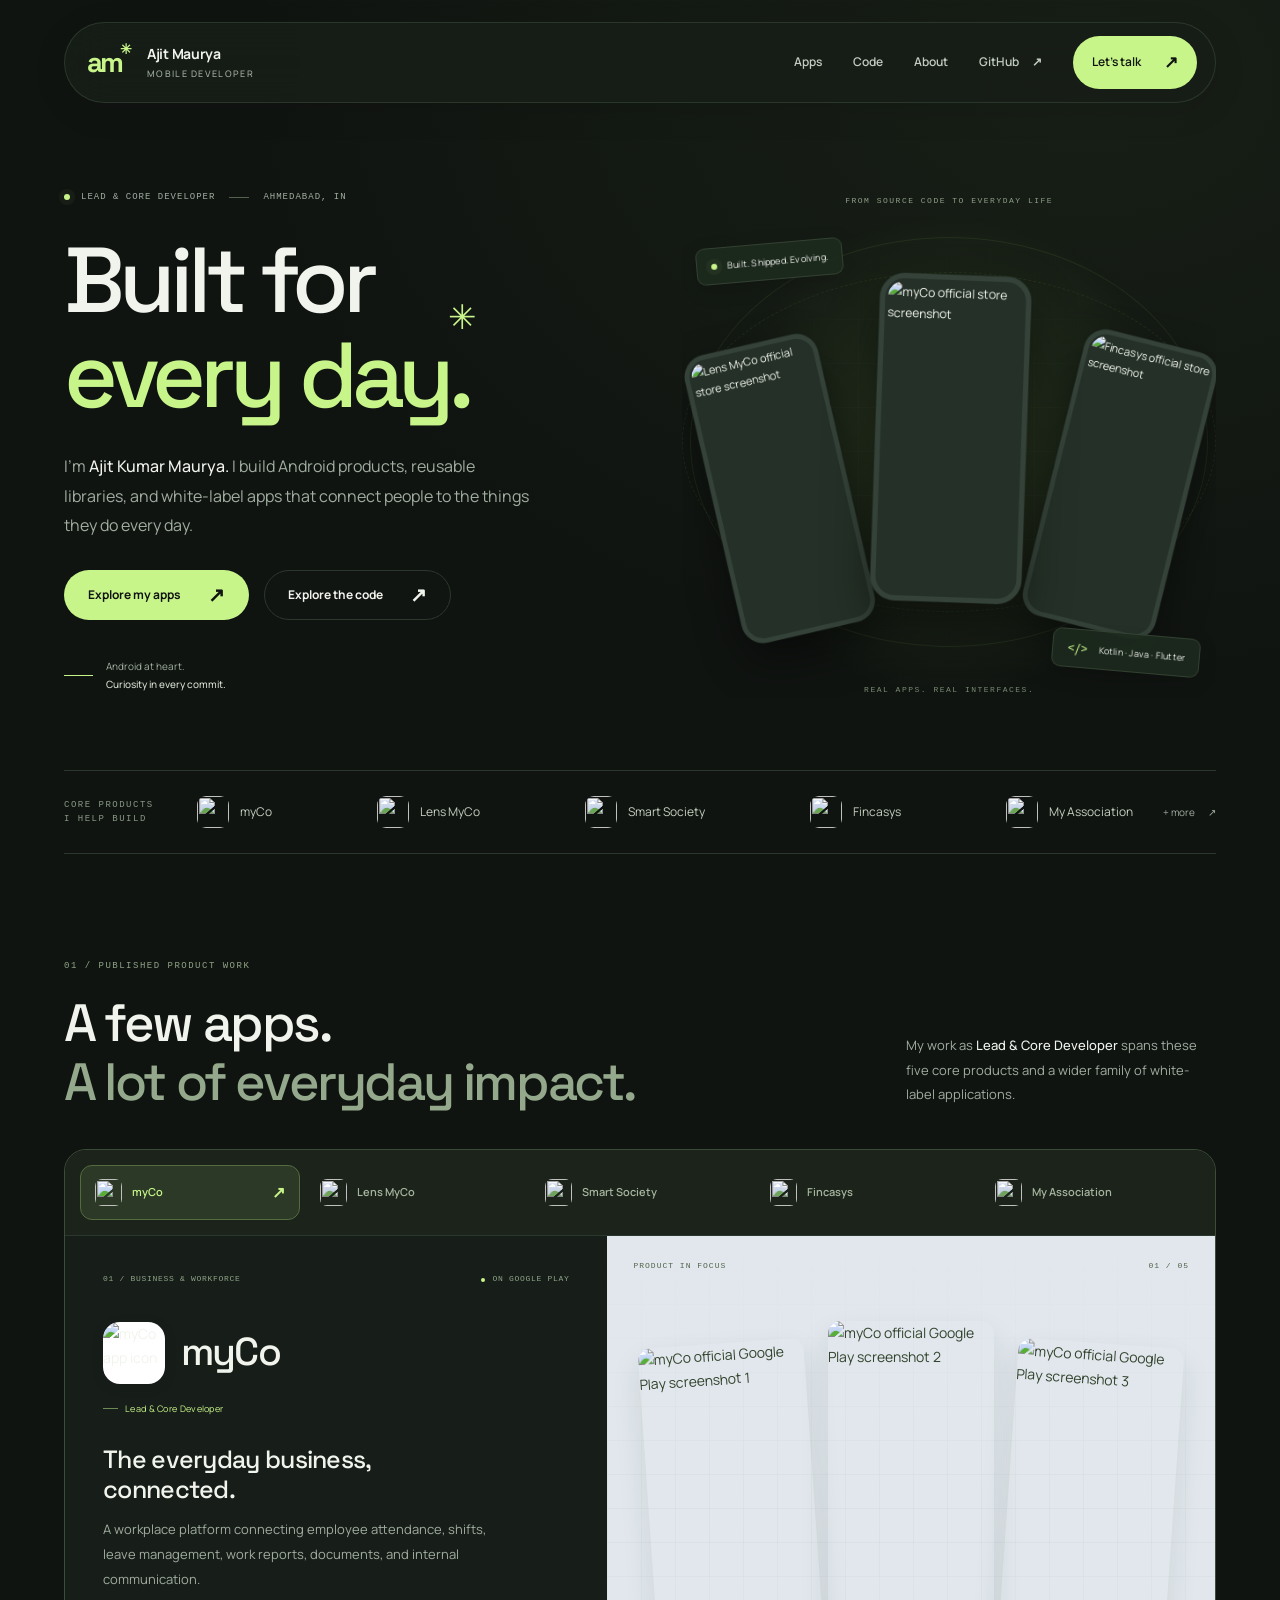
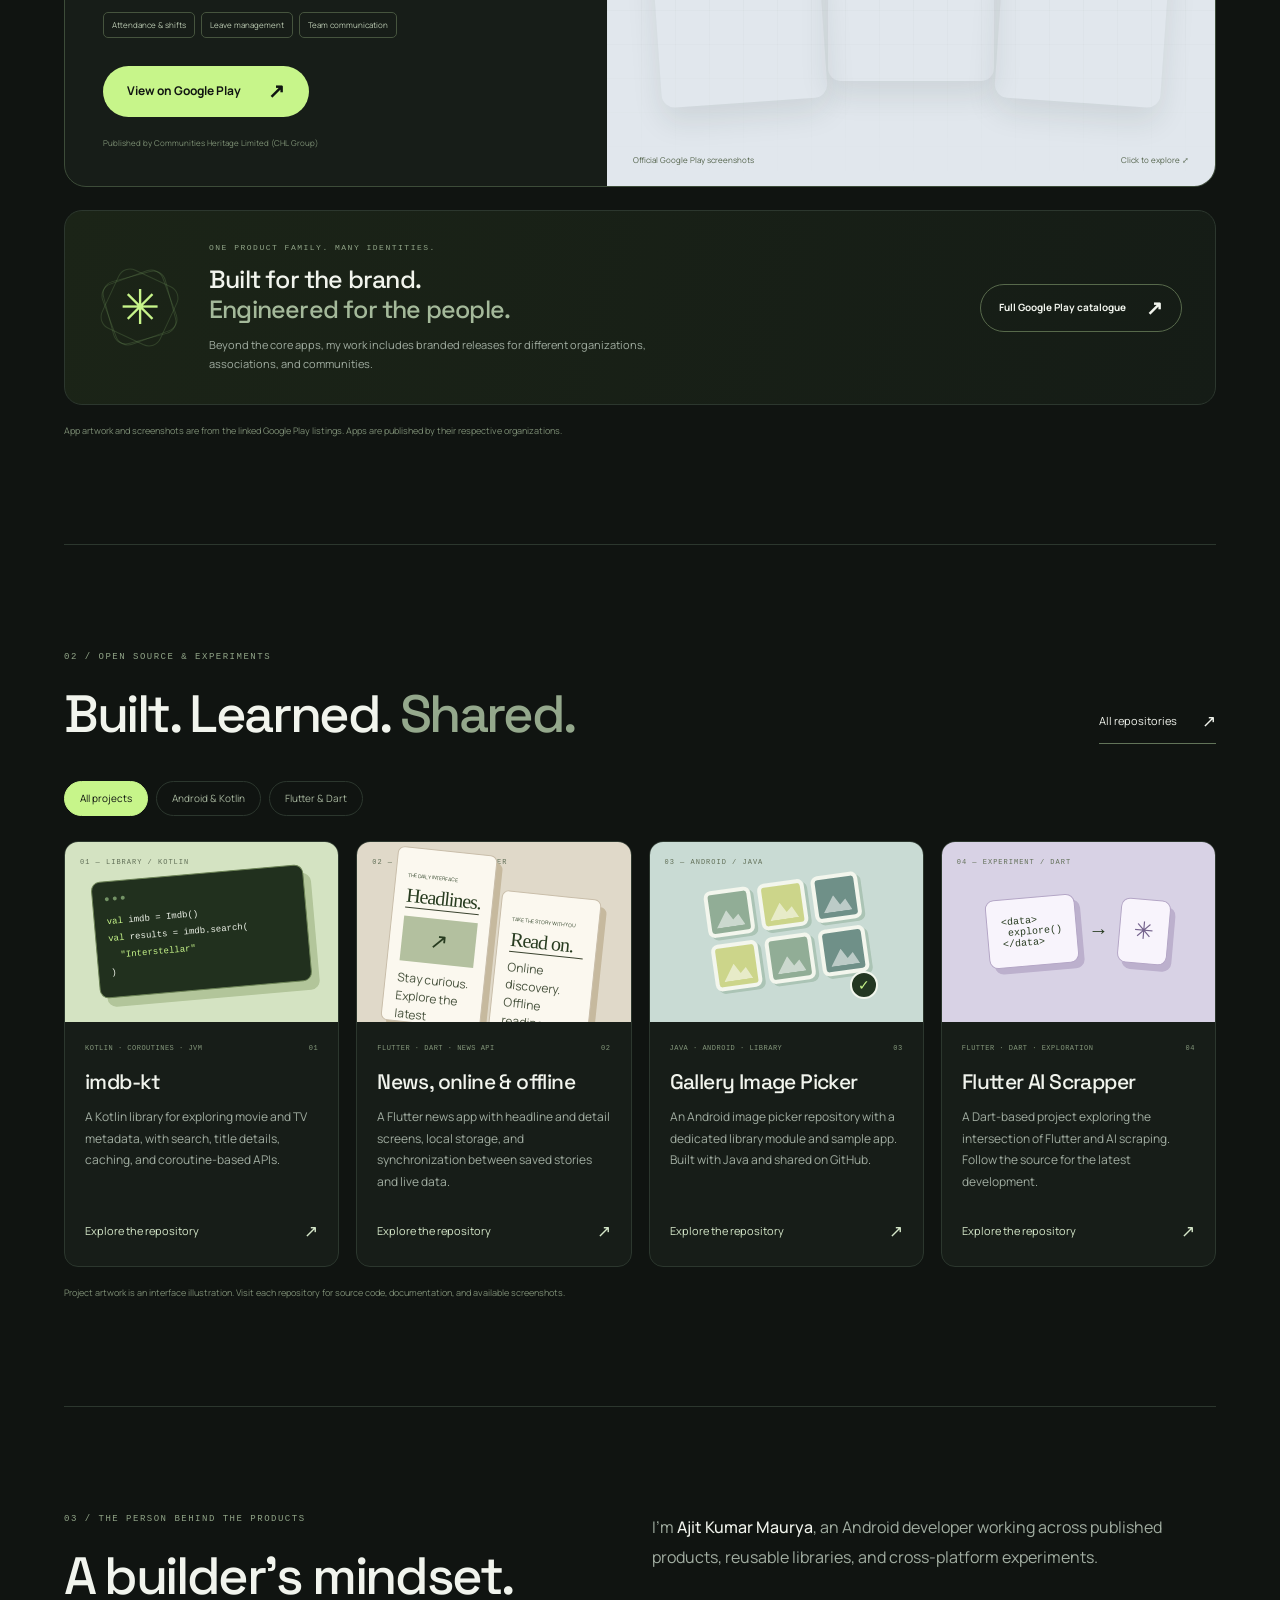
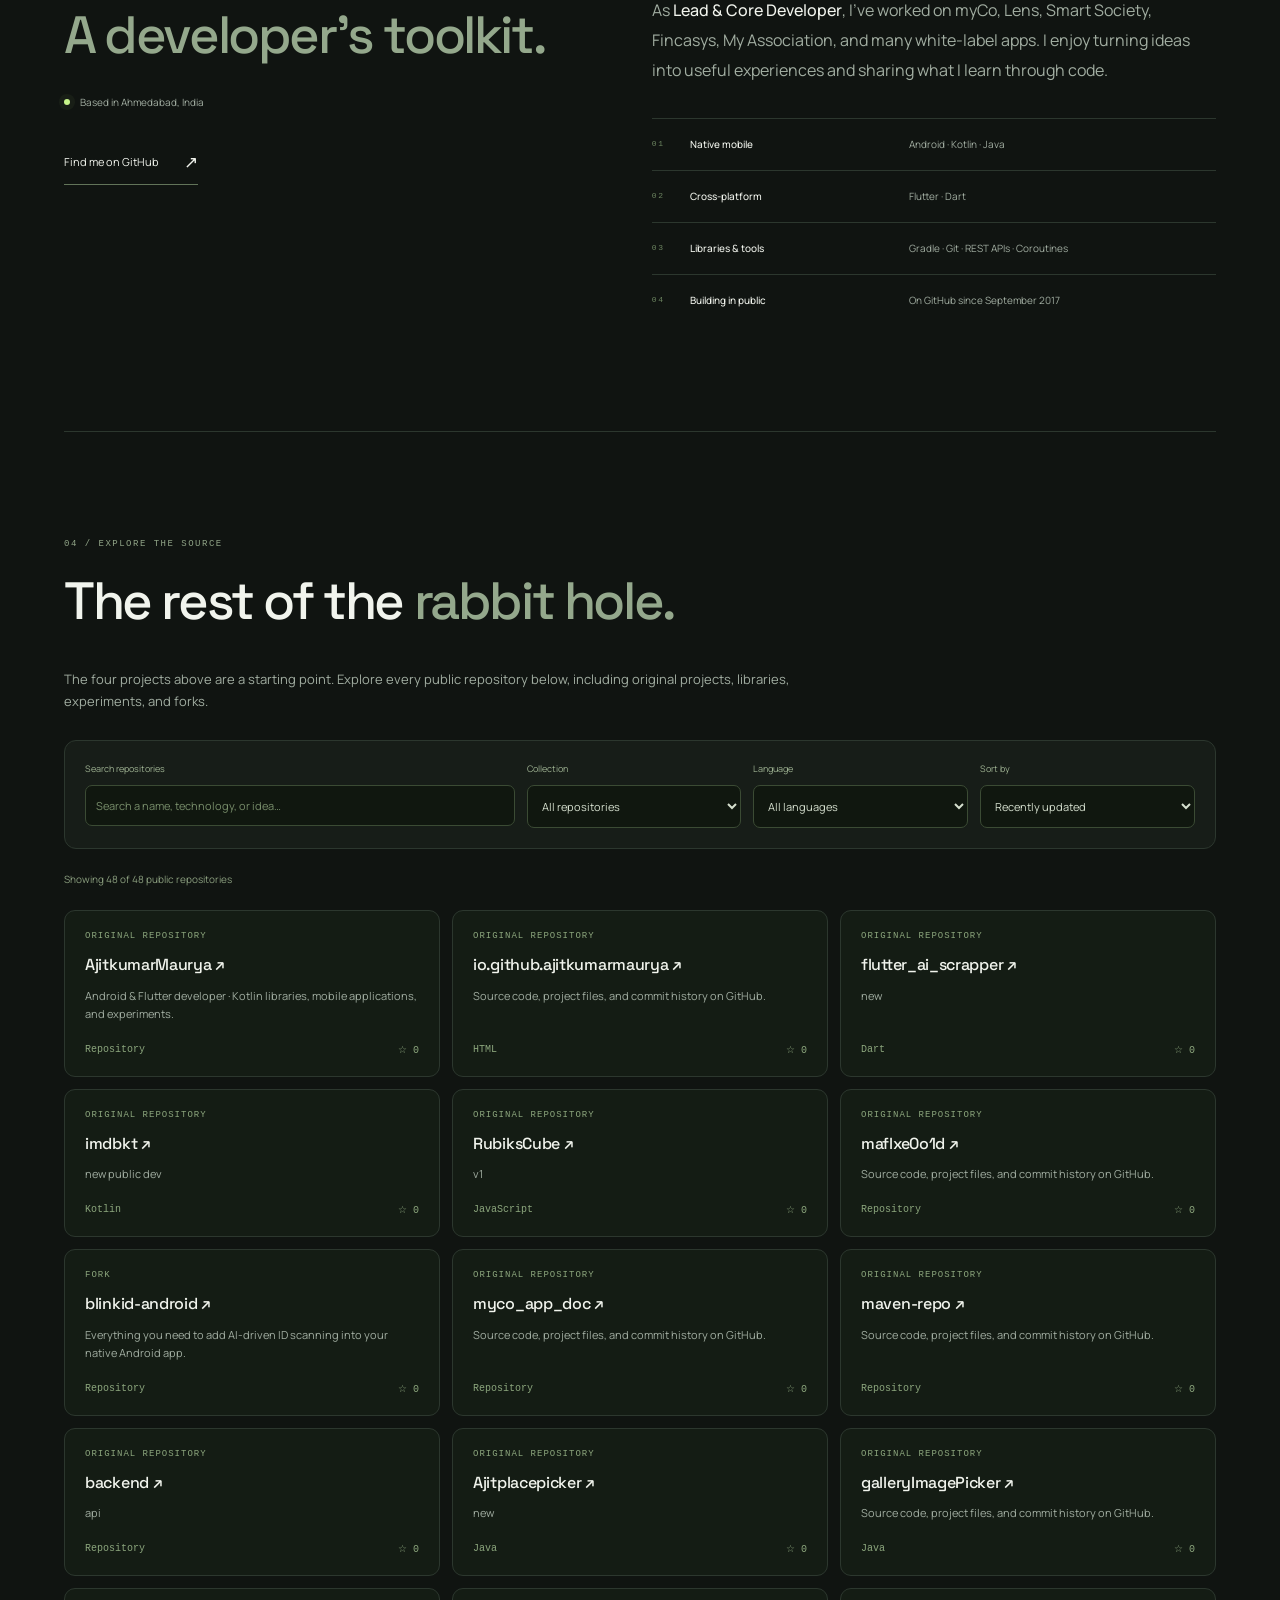
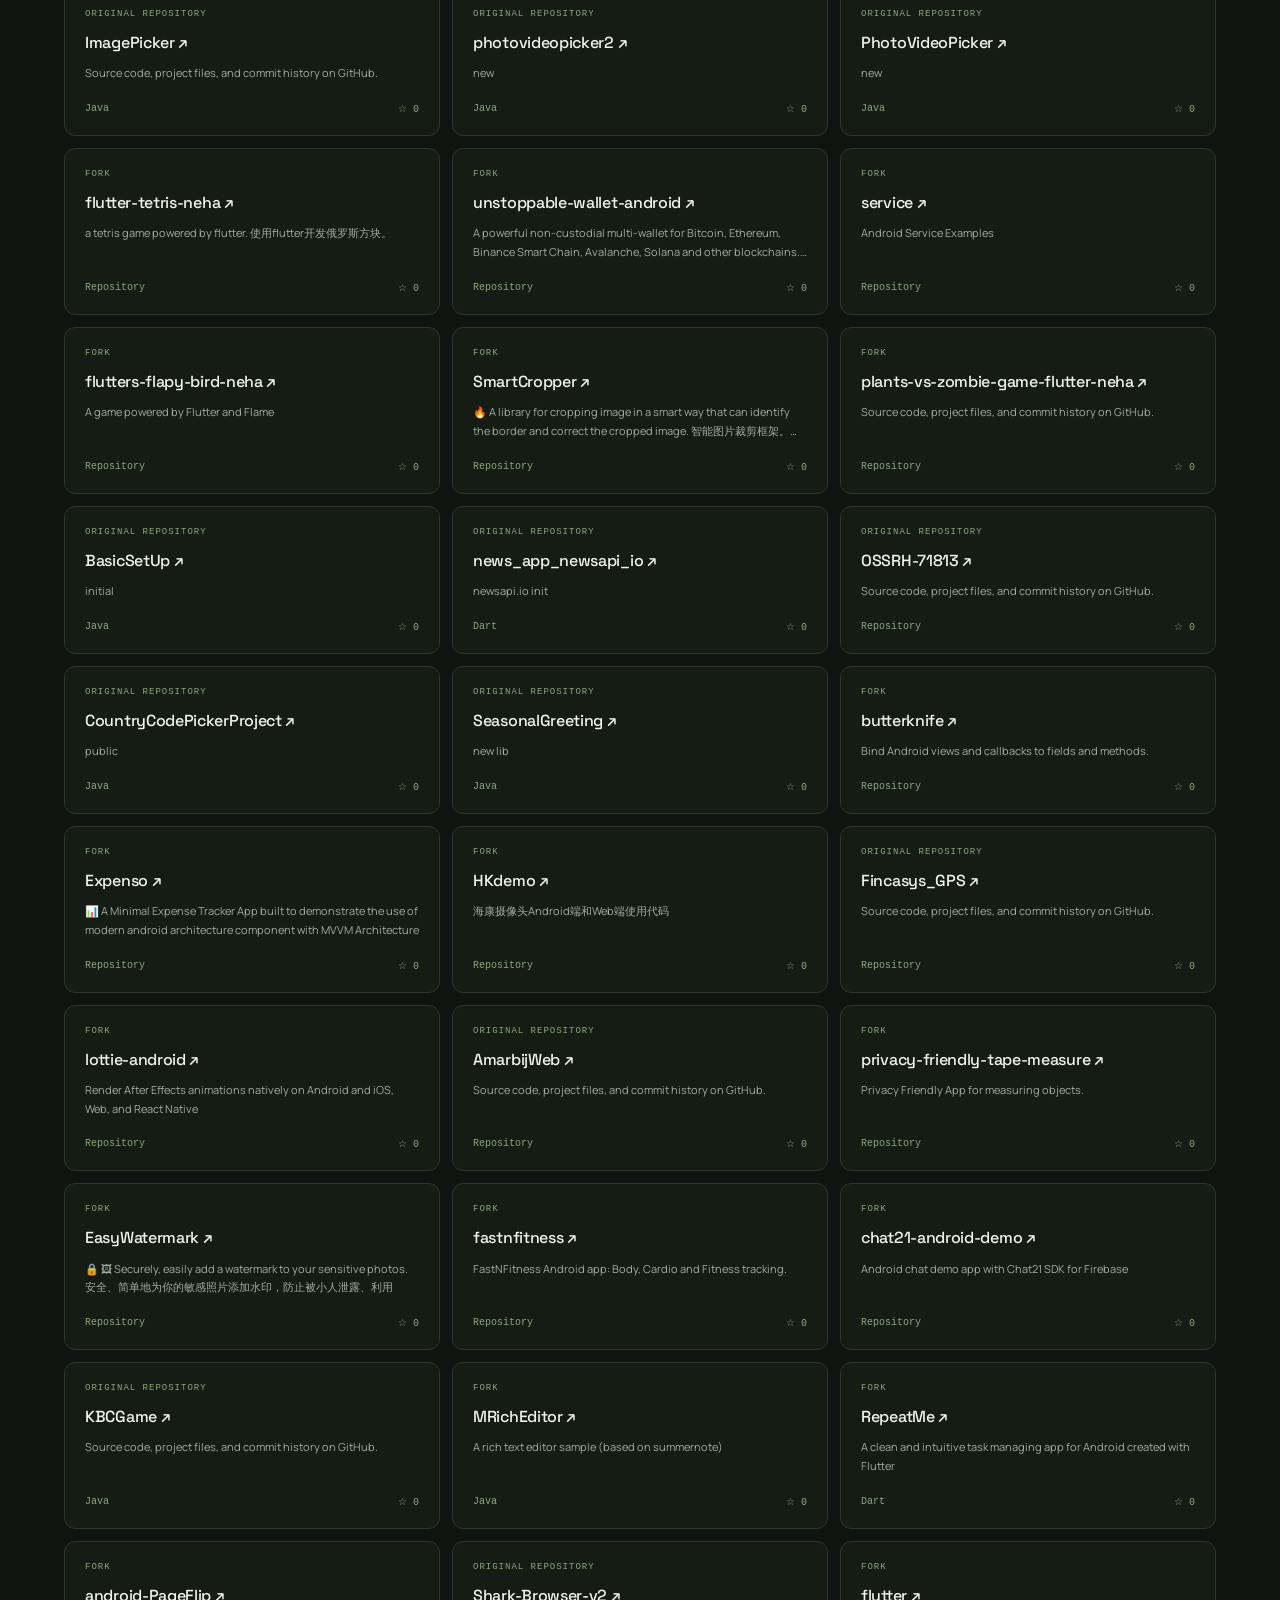
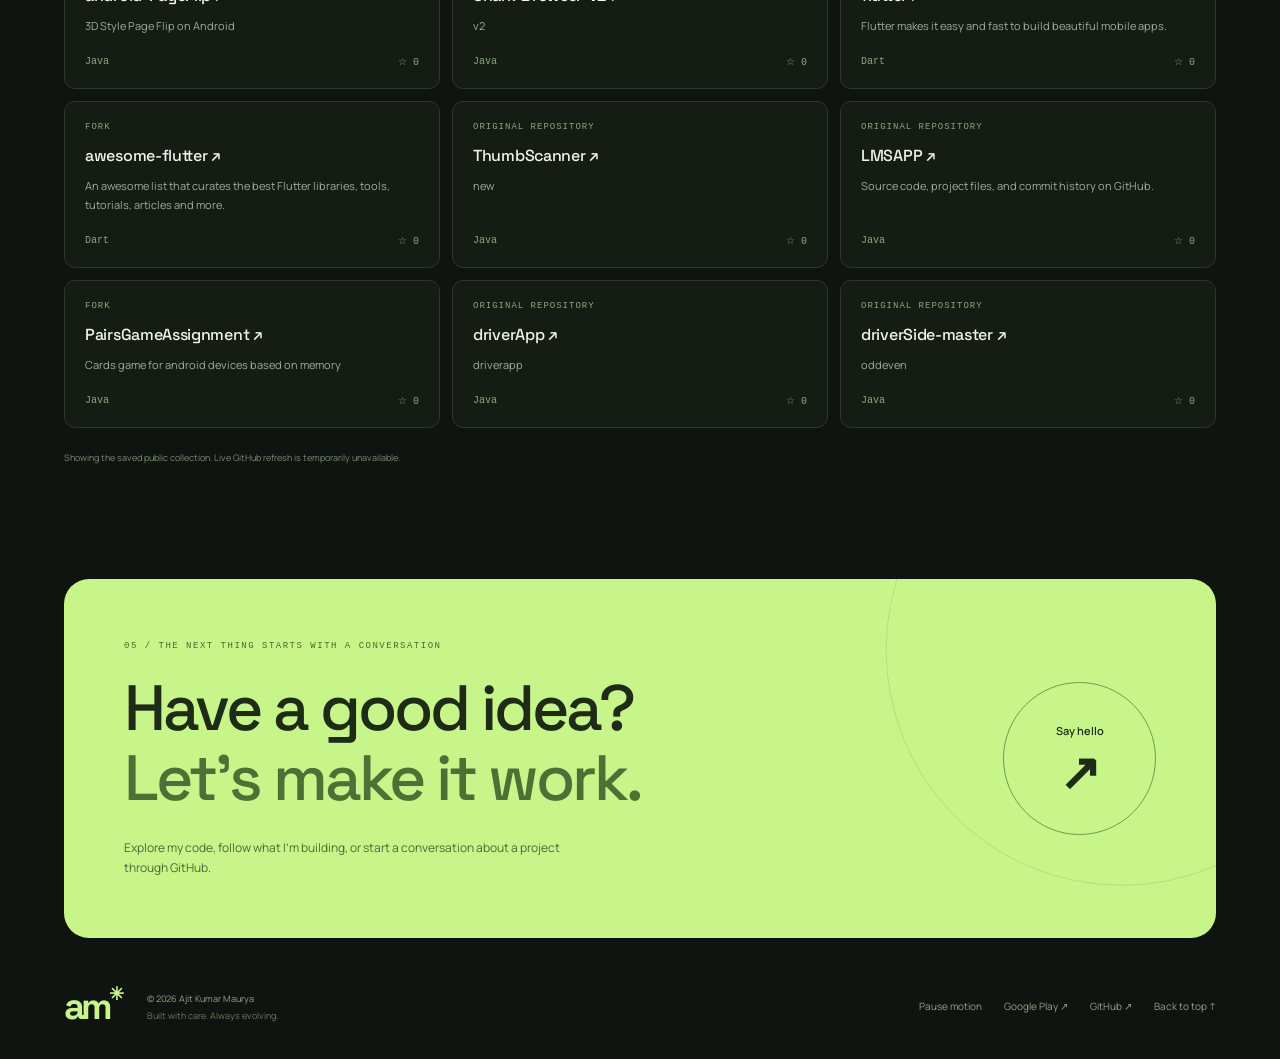
==== commit 726bacc5: "Redesign portfolio with modern UI and motion" ====
--- a/index.html
+++ b/index.html
@@ -1,42 +1,30 @@
-<!DOCTYPE html>
-<html lang="en">
-<head>
-<meta charset="UTF-8"><meta name="viewport" content="width=device-width,initial-scale=1">
-<title>Ajit Kumar Maurya — Android & Flutter Developer</title>
-<meta name="description" content="Ajit Kumar Maurya, an Android application developer in Ahmedabad. Lead and core developer across myCo, Lens, Smart Society, Fincasys, My Association, and white-label apps. Explore published apps and open-source code.">
-<link rel="canonical" href="https://ajitkumarmaurya.github.io/">
-<meta name="theme-color" content="#f6f7f1">
-<meta property="og:title" content="Ajit Kumar Maurya — Built for the small screen."><meta property="og:description" content="Android development, Kotlin libraries, and Flutter experiments. Explore the work of Ajit Kumar Maurya."><meta property="og:type" content="website"><meta property="og:url" content="https://ajitkumarmaurya.github.io/">
-<link rel="icon" href="data:image/svg+xml,%3Csvg xmlns='http://www.w3.org/2000/svg' viewBox='0 0 64 64'%3E%3Crect width='64' height='64' rx='18' fill='%231d241e'/%3E%3Ctext x='12' y='44' font-family='Arial' font-weight='bold' font-size='33' fill='%23d1f85d'%3Eam%3C/text%3E%3C/svg%3E">
-<style>
-:root{--paper:#f6f7f1;--ink:#1d241e;--muted:#5f695f;--line:#d9ded1;--lime:#d1f85d;--white:#fff;--soft:#ecf0e5}*{box-sizing:border-box}html{scroll-behavior:smooth;scroll-padding-top:100px}body{margin:0;background:var(--paper);color:var(--ink);font-family:Arial,Helvetica,sans-serif;line-height:1.6}a{color:inherit;text-decoration:none}button{font:inherit;cursor:pointer}a:focus-visible,button:focus-visible{outline:3px solid #5d7a16;outline-offset:6px}::selection{background:var(--lime);color:var(--ink)}.wrap{width:min(1200px,90%);margin:auto}.mono{font-family:ui-monospace,SFMono-Regular,Consolas,monospace;font-size:12px;letter-spacing:1px;text-transform:uppercase}.skip{position:absolute;top:-100px;left:15px;background:var(--ink);color:white;padding:12px;z-index:30}.skip:focus{top:12px}header{background:rgba(246,247,241,.96);border-bottom:1px solid var(--line);position:sticky;top:0;z-index:20}.nav{height:86px;display:flex;align-items:center;justify-content:space-between;gap:25px}.brand{display:flex;align-items:center;gap:13px;font-weight:700;letter-spacing:-.3px}.mark{width:42px;height:42px;background:var(--ink);color:var(--lime);display:grid;place-items:center;font-size:21px;border-radius:12px;letter-spacing:-2px;padding-right:3px}.navlinks{display:flex;align-items:center;gap:30px;font-size:14px}.navlinks a:hover{text-decoration:underline;text-underline-offset:5px}.navlinks .nav-contact{padding:10px 19px;border:1px solid var(--ink);border-radius:100px}.hero{padding:83px 0 65px;display:grid;grid-template-columns:1.1fr 1fr;gap:60px;align-items:center}.eyebrow{display:flex;align-items:center;gap:9px;color:var(--muted)}.dot{width:7px;height:7px;border-radius:50%;background:#65862c;display:inline-block}h1{font-size:clamp(54px,6.4vw,85px);font-weight:600;line-height:1.04;letter-spacing:-5px;margin:24px 0}h1 em{font-family:Georgia,serif;font-weight:400;letter-spacing:-4px}h1 .highlight{position:relative;display:inline-block;z-index:0}h1 .highlight:after{content:"";position:absolute;bottom:3px;left:0;width:100%;height:16px;background:var(--lime);z-index:-1;transform:rotate(-2deg)}.intro{max-width:480px;font-size:17px;color:var(--muted);margin:26px 0 30px}.intro strong{color:var(--ink);font-weight:500}.actions{display:flex;flex-wrap:wrap;gap:12px}.btn{display:inline-flex;align-items:center;justify-content:center;gap:25px;background:var(--ink);color:white;padding:15px 23px;border-radius:7px;font-size:14px;border:1px solid var(--ink);transition:transform .2s}.btn:hover{transform:translateY(-3px)}.btn.secondary{background:transparent;color:var(--ink);border-color:var(--line)}.arrow{font-size:19px}.hero-note{display:flex;align-items:center;gap:13px;margin-top:35px;font-size:12px;color:var(--muted)}.hero-note img{width:36px;height:36px;border-radius:50%;filter:grayscale(1);object-fit:cover}.visual{height:510px;border:1px solid var(--line);background:#e9eddf;position:relative;border-radius:16px;overflow:hidden;background-image:radial-gradient(#c4ccba 1px,transparent 1px);background-size:20px 20px}.visual-top{position:absolute;top:22px;left:23px;right:23px;display:flex;justify-content:space-between;color:#536047;font-size:10px}.orbit{position:absolute;width:390px;height:390px;top:80px;left:50%;transform:translateX(-50%);border:1px solid #cad4bc;border-radius:50%}.orbit:after{content:"";position:absolute;inset:32px;border:1px solid #cad4bc;border-radius:50%}.phone{position:absolute;width:232px;height:382px;top:70px;left:50%;transform:translateX(-50%) rotate(-7deg);border:7px solid #263125;border-radius:37px;background:#fafbf6;box-shadow:15px 26px 0 #ccd6bc,25px 36px 45px #40532b22;overflow:hidden;padding:27px 15px 13px}.island{position:absolute;top:9px;left:50%;transform:translateX(-50%);width:65px;height:15px;border-radius:15px;background:#263125}.phone-top{display:flex;justify-content:space-between;font-size:9px;font-weight:700;padding:8px 0 19px}.phone h3{font-size:28px;line-height:1.05;letter-spacing:-1.6px;margin:0 0 17px}.phone h3 span{font-family:Georgia,serif;font-weight:400}.phone-tile{background:var(--lime);border-radius:12px;padding:14px;position:relative;height:120px}.android{width:72px;height:43px;background:var(--ink);border-radius:40px 40px 7px 7px;position:absolute;bottom:15px;right:15px}.android:before,.android:after{content:"";width:5px;height:5px;border-radius:50%;background:var(--lime);position:absolute;top:23px}.android:before{left:19px}.android:after{right:19px}.antenna{position:absolute;width:2px;height:15px;background:var(--ink);top:-9px;transform:rotate(-30deg);left:13px}.antenna.right{left:auto;right:13px;transform:rotate(30deg)}.phone-tile small{font-size:9px;letter-spacing:1px}.phone-tile b{display:block;font-size:17px;line-height:1.15;margin-top:7px}.phone-row{display:flex;align-items:center;gap:10px;border-bottom:1px solid #e1e5d8;padding:13px 0;font-size:10px}.phone-row i{background:#e7ecdf;width:26px;height:26px;border-radius:7px;display:grid;place-items:center;font-style:normal;font-weight:bold}.phone-row span:last-child{margin-left:auto}.float-tag{position:absolute;right:22px;top:119px;background:white;padding:10px 14px;border:1px solid var(--line);border-radius:8px;box-shadow:0 5px 15px #1d241e08;transform:rotate(6deg);font-size:11px}.code-tag{position:absolute;bottom:34px;left:22px;background:var(--ink);color:#e4e8dc;border-radius:9px;padding:15px 18px;font:11px/1.8 ui-monospace,monospace;box-shadow:0 10px 20px #1d241e15}.code-tag .green{color:var(--lime)}.visual-caption{position:absolute;bottom:16px;right:18px;font-size:9px;color:#536047;letter-spacing:1px;text-transform:uppercase}.tech-strip{border-top:1px solid var(--line);border-bottom:1px solid var(--line);display:flex;justify-content:space-between;gap:22px;align-items:center;padding:22px 0;margin-bottom:90px}.tech-label{font-size:10px;color:var(--muted);max-width:100px}.tech{font-weight:600;font-size:17px;display:flex;align-items:center;gap:9px}.tech i{font-style:normal;color:#728157;font-size:14px}.section-top{display:flex;justify-content:space-between;gap:25px;align-items:end;margin-bottom:32px}.section-kicker{color:var(--muted);margin:0 0 14px}.section-title{font-size:clamp(34px,4vw,51px);font-weight:500;letter-spacing:-2px;line-height:1.12;margin:0}.section-title em{font-family:Georgia,serif;font-weight:400}.text-link{font-size:13px;display:inline-flex;gap:23px;align-items:center;border-bottom:1px solid var(--ink);padding-bottom:6px;white-space:nowrap}.filters{display:flex;gap:8px;margin-bottom:27px;flex-wrap:wrap}.filter{padding:8px 17px;border:1px solid var(--line);border-radius:30px;background:transparent;color:var(--muted);font-size:12px}.filter[aria-pressed="true"]{background:var(--ink);color:white;border-color:var(--ink)}.projects{display:grid;grid-template-columns:repeat(2,1fr);gap:25px}.project{border:1px solid var(--line);border-radius:12px;background:#fbfcf7;overflow:hidden}.project[hidden]{display:none}.art{height:240px;position:relative;display:flex;align-items:center;justify-content:center;overflow:hidden;border-bottom:1px solid var(--line)}.art-kotlin{background:#e4e9da}.art-news{background:#e9e5dc}.art-picker{background:#dfe9e5}.art-ai{background:#e7e5ee}.art-label{position:absolute;top:18px;left:20px;color:#65705f;font-size:10px}.mini-code{width:75%;border:1px solid #4a5546;background:#263025;border-radius:10px;transform:rotate(-3deg);box-shadow:9px 13px #c6d1b6;padding:19px 22px;font:12px/1.9 ui-monospace,monospace;color:#eff3e7}.code-dots{display:flex;gap:4px;margin-bottom:16px}.code-dots i{width:5px;height:5px;border-radius:50%;background:#829075}.mini-code span{color:var(--lime)}.news-stack{display:flex;gap:10px;transform:rotate(6deg) translateY(23px)}.news-cover{background:#fcfaf5;border:1px solid #c6c1b5;border-radius:10px 10px 0 0;width:150px;height:225px;padding:16px;box-shadow:8px 8px #d6d0c2}.news-cover b{font:27px Georgia,serif;letter-spacing:-1px;display:block;border-bottom:1px solid #262b22;padding-bottom:5px}.news-block{height:60px;margin:10px 0;background:#c0cbb0;display:grid;place-items:center;font-size:30px}.news-cover p{font-size:10px;line-height:1.5}.news-cover small{font-size:8px}.picker-grid{display:grid;grid-template-columns:repeat(3,65px);gap:7px;transform:rotate(-8deg)}.picker-grid i{width:65px;height:65px;border-radius:8px;background:#a3baa8;border:5px solid #f7faf3;position:relative;box-shadow:3px 3px #b6c9bf}.picker-grid i:nth-child(2n){background:#d0d998}.picker-grid i:nth-child(3n){background:#729088}.picker-grid i:after{content:"";position:absolute;left:8px;right:8px;bottom:9px;height:20px;background:#ffffff66;clip-path:polygon(0 100%,40% 0,60% 60%,80% 30%,100% 100%)}.picker-check{position:absolute;right:84px;bottom:40px;width:38px;height:38px;background:var(--ink);color:var(--lime);border-radius:50%;display:grid;place-items:center;border:3px solid white}.scrape{display:flex;align-items:center;gap:22px;font:13px ui-monospace,monospace}.scrape-box{border:1px solid #c1bcd0;border-radius:12px;background:#f9f8fb;padding:22px;box-shadow:6px 6px #d7d2e1;transform:rotate(-4deg)}.scrape-box:last-child{transform:rotate(5deg);font-size:27px;color:#746986}.scrape span{font-size:24px}.project-content{padding:25px 27px 27px}.project-meta{display:flex;justify-content:space-between;gap:10px;color:var(--muted);font-size:10px}.project h3{font-size:24px;letter-spacing:-.8px;margin:13px 0 7px;font-weight:500}.project p{font-size:14px;color:var(--muted);margin:0 0 23px;max-width:460px}.project a{font-size:12px;font-weight:bold;display:inline-flex;gap:22px;align-items:center}.project a:hover{text-decoration:underline;text-underline-offset:4px}.art-note{font-size:10px;color:var(--muted);margin:15px 0 0}#work{padding-bottom:90px}#about{border-top:1px solid var(--line);padding:70px 0 80px;display:grid;grid-template-columns:1fr 1.1fr;gap:90px}.about-left .section-title{margin:18px 0 25px}.location{display:flex;align-items:center;gap:12px;font-size:12px;color:var(--muted)}.about-copy{font-size:18px;color:var(--muted);margin:0 0 28px}.about-copy strong{font-weight:500;color:var(--ink)}.skill-row{padding:17px 0;border-top:1px solid var(--line);display:grid;grid-template-columns:140px 1fr;gap:20px;font-size:13px}.skill-row span{color:var(--muted)}.contact{background:var(--ink);border-radius:16px;color:var(--paper);padding:55px 55px 50px;display:grid;grid-template-columns:1.4fr 1fr;gap:35px;position:relative;overflow:hidden}.contact:after{content:"+";position:absolute;right:-12px;top:-90px;font-size:400px;font-weight:100;color:#ffffff04;line-height:1;pointer-events:none}.contact .section-kicker{color:#afbea4}.contact h2{font-size:clamp(38px,5vw,62px);letter-spacing:-2px;font-weight:500;line-height:1.1;margin:18px 0 0}.contact h2 em{font-family:Georgia,serif;color:var(--lime);font-weight:400}.contact-right{align-self:center;position:relative;z-index:1}.contact p{color:#b4c0ac;font-size:14px;margin:0 0 22px}.contact .btn{background:var(--lime);color:var(--ink);border-color:var(--lime)}footer{padding:32px 0;display:flex;align-items:center;justify-content:space-between;color:var(--muted);font-size:11px}footer a{text-decoration:underline;text-underline-offset:4px}.back-top{display:inline-flex;gap:15px}#filter-status{position:absolute;width:1px;height:1px;overflow:hidden;clip-path:inset(50%)}
-@media(min-width:1500px){.hero{padding-top:100px;padding-bottom:85px}}@media(max-width:900px){.hero{gap:30px}.visual{height:470px}.phone{top:65px;width:215px}.float-tag{right:12px;top:85px}.code-tag{left:12px;padding:12px;font-size:10px}.tech-strip{gap:13px;flex-wrap:wrap}.tech{font-size:15px}#about{gap:40px}.contact{padding:38px}.scrape{gap:10px}.scrape-box{padding:15px}h1{letter-spacing:-3px}h1 em{letter-spacing:-3px}}@media(max-width:650px){.wrap{width:90%}.nav{height:73px;gap:10px}.brand{font-size:13px;gap:8px}.mark{width:35px;height:35px;font-size:19px}.navlinks{gap:15px;font-size:12px}.navlinks .nav-contact{padding:6px 11px}.navlinks .github-nav{display:none}.hero{grid-template-columns:1fr;padding-top:45px;gap:38px}.eyebrow{font-size:10px}h1{font-size:64px;letter-spacing:-3.8px}h1 em{letter-spacing:-3px}.intro{font-size:16px}.visual{height:440px}.phone{top:40px}.float-tag{top:80px;right:25px}.code-tag{bottom:25px;left:20px}.hero-note{margin-top:25px}.tech-strip{margin-bottom:60px;padding:20px 0;justify-content:flex-start;gap:18px 25px}.tech-label{max-width:none;width:100%}.tech{font-size:14px}.section-top{align-items:start;gap:20px}.section-top .text-link{font-size:11px;gap:10px;margin-top:7px}.section-title{font-size:35px}.projects{grid-template-columns:1fr}.art{height:225px}.project-content{padding:23px}.project h3{font-size:23px}.project p{font-size:14px}#work{padding-bottom:60px}#about{grid-template-columns:1fr;padding:45px 0 55px;gap:25px}.about-left .section-title{margin-bottom:18px}.about-copy{font-size:16px}.skill-row{grid-template-columns:110px 1fr;font-size:12px;gap:12px}.contact{grid-template-columns:1fr;padding:30px;gap:26px}.contact h2{font-size:43px}.contact p{font-size:13px}footer{gap:20px;align-items:start;font-size:10px}.back-top{white-space:nowrap}.art-note{font-size:9px}}@media(max-width:360px){.navlinks a[href="#about"]{display:none}.navlinks{gap:12px}h1{font-size:57px}}@media(prefers-reduced-motion:reduce){html{scroll-behavior:auto}*{transition:none!important}}
-
-#repositories{border-top:1px solid var(--line);padding:65px 0 80px}.repo-description{color:var(--muted);font-size:15px;max-width:660px;margin:20px 0 26px}.repo-controls{display:grid;grid-template-columns:2fr 1fr 1fr 1fr;gap:12px;margin-bottom:18px}.repo-controls label{font-size:11px;color:var(--muted);display:flex;flex-direction:column;gap:7px}.repo-controls input,.repo-controls select{font:14px Arial,sans-serif;padding:12px;border:1px solid var(--line);border-radius:7px;background:#fbfcf7;color:var(--ink);width:100%;min-width:0}.repo-controls input:focus,.repo-controls select:focus{outline:2px solid #5d7a16;outline-offset:2px}.repo-count{font-size:12px;color:var(--muted);margin:15px 0 25px}.repo-list{display:grid;grid-template-columns:repeat(3,minmax(0,1fr));gap:16px}.repo-card{padding:22px;border:1px solid var(--line);border-radius:10px;background:#fbfcf7;display:flex;flex-direction:column;min-width:0}.repo-card h3{font-size:17px;letter-spacing:-.4px;line-height:1.35;margin:14px 0 10px;overflow-wrap:anywhere}.repo-card h3 a:hover{text-decoration:underline;text-underline-offset:4px}.repo-card p{font-size:12px;color:var(--muted);margin:0 0 20px;overflow-wrap:anywhere;display:-webkit-box;-webkit-line-clamp:3;-webkit-box-orient:vertical;overflow:hidden}.repo-kind{font-size:9px;letter-spacing:1px;text-transform:uppercase;color:#5d6b4b}.repo-stats{display:flex;justify-content:space-between;gap:10px;margin-top:auto;font-size:10px;color:var(--muted)}.repo-empty{font-size:14px;color:var(--muted);padding:30px 0}.repo-refresh{font-size:10px;color:var(--muted);margin-top:20px}@media(max-width:900px){.repo-list{grid-template-columns:repeat(2,minmax(0,1fr))}.repo-controls{grid-template-columns:repeat(2,minmax(0,1fr))}}@media(max-width:650px){#repositories{padding:45px 0 55px}.repo-list{grid-template-columns:1fr}.repo-card{padding:20px}.repo-controls{gap:10px}.repo-controls label:first-child{grid-column:1/-1}}
-
-#apps{padding:0 0 85px}.store-intro{max-width:830px;color:var(--muted);font-size:17px;margin:0 0 32px}.store-intro strong{color:var(--ink);font-weight:600}.store-feature{display:grid;grid-template-columns:1fr 1.1fr;border:1px solid var(--line);border-radius:14px;overflow:hidden;background:#fbfcf7;margin-bottom:24px}.store-copy{padding:36px}.store-feature-label{color:var(--muted);display:block;margin-bottom:23px;font-size:10px}.store-card-header{display:flex;align-items:center;gap:17px;margin-bottom:20px}.store-icon{border-radius:15px;background:white;box-shadow:0 2px 8px #1d241e08;border:1px solid #e7eadd;object-fit:contain;flex-shrink:0}.store-card-header h3{font-size:27px;font-weight:600;letter-spacing:-1px;line-height:1.1;margin:0 0 7px}.store-feature h3{font-size:38px;letter-spacing:-1.5px}.store-subtitle{font-size:12px;color:var(--muted)}.role-pill{font-size:10px;letter-spacing:.4px;font-weight:600;background:#e8efdb;border:1px solid #d3dfbf;border-radius:30px;color:#3e5225;padding:6px 11px;display:inline-flex;align-items:center;gap:7px}.role-pill:before{content:"";width:5px;height:5px;border-radius:50%;background:#62832a}.store-copy>p{font-size:16px;color:var(--muted);margin:22px 0;max-width:440px}.store-tags{display:flex;gap:7px;flex-wrap:wrap;margin:0 0 27px}.store-tags span{font-size:10px;border:1px solid var(--line);border-radius:5px;padding:5px 8px;color:var(--muted)}.store-publisher{display:block;margin:20px 0 0;font-size:10px;color:var(--muted)}.store-feature-media{background:#e5eaf7;display:flex;flex-direction:column;justify-content:center;align-items:center;gap:18px;min-width:0;padding:32px 22px}.store-feature-media>.mono{font-size:10px;color:#536181}.store-feature-shots{display:flex;justify-content:center;align-items:center;gap:13px;width:100%;min-width:0}.store-feature-shots a{display:block;flex:1;max-width:166px;min-width:0}.store-feature-shots a:nth-child(2){transform:translateY(-8px)}.store-feature-shots img{display:block;width:100%;height:auto;border-radius:9px;box-shadow:0 8px 22px #2d447a1a}.store-media-caption{font-size:9px;color:#536181}.store-grid{display:grid;grid-template-columns:repeat(2,minmax(0,1fr));gap:24px}.store-card{border:1px solid var(--line);border-radius:12px;padding:29px;background:#fbfcf7;min-width:0}.store-card>p{color:var(--muted);font-size:14px;max-width:470px;margin:20px 0 15px}.store-category{color:var(--muted);font-size:9px;letter-spacing:.5px;display:block}.store-screens{display:flex;align-items:center;justify-content:center;gap:16px;background:#edf0e7;border-radius:9px;margin:22px 0 23px;padding:23px;min-height:250px}.store-screens a{display:block;max-width:135px;width:43%}.store-screens img{width:100%;height:auto;max-height:246px;object-fit:contain;display:block;border-radius:7px;box-shadow:0 5px 16px #1d241e12}.store-card:nth-child(1) .store-screens{background:#e5ebf5}.store-card:nth-child(2) .store-screens{background:#f0eadd}.store-card:nth-child(3) .store-screens{background:#e6edf1}.store-card:nth-child(4) .store-screens{background:#e9e6f0}.store-card-footer{display:flex;flex-wrap:wrap;justify-content:space-between;gap:14px;align-items:center}.store-link{font-size:12px;font-weight:600;display:inline-flex;align-items:center;gap:20px}.store-link:hover{text-decoration:underline;text-underline-offset:5px}.store-card-footer small{font-size:9px;color:var(--muted);max-width:195px}.white-label{background:var(--ink);color:var(--paper);border-radius:12px;display:grid;grid-template-columns:1.4fr 1fr;gap:30px;margin-top:25px;padding:36px}.white-label .section-kicker{color:#b6c4aa;font-size:10px}.white-label h3{font-size:32px;font-weight:500;letter-spacing:-1px;margin:0 0 13px;line-height:1.15}.white-label p:not(.section-kicker){font-size:14px;max-width:580px;margin:0;color:#bdc8b6}.white-label-right{align-self:center;display:flex;align-items:flex-start;flex-direction:column;gap:22px}.white-label .role-pill{background:#33402b;color:#d1f85d;border-color:#4d5e41}.white-label .text-link{border-color:#819271;font-size:12px;white-space:normal}.store-credit{font-size:10px;color:var(--muted);margin-top:17px}.store-card img{transition:transform .2s}.store-screens a:hover img{transform:translateY(-4px)}
-@media(max-width:900px){.store-feature{grid-template-columns:1fr 1fr}.store-copy{padding:26px}.store-feature-media{padding:25px 18px}.store-feature-shots{gap:9px}.store-card{padding:23px}.white-label{padding:29px}.store-card-header h3{font-size:24px}.store-feature h3{font-size:34px}.store-icon{width:56px;height:56px}.store-screens{padding:20px 12px;gap:12px}}@media(max-width:650px){#apps{padding-bottom:55px}#apps .section-top{flex-direction:column;gap:17px}#apps .section-top .text-link{font-size:12px}.store-intro{font-size:15px}.store-feature{grid-template-columns:1fr}.store-copy{padding:25px}.store-copy>p{font-size:15px}.store-feature-media{padding:28px 18px}.store-feature-shots a{max-width:145px}.store-feature-shots{gap:9px}.store-feature-label{margin-bottom:20px}.store-grid{grid-template-columns:1fr;gap:19px}.store-card{padding:23px}.store-screens{min-height:260px}.store-screens a{max-width:135px}.store-card-footer small{max-width:none}.white-label{grid-template-columns:1fr;padding:26px;gap:25px}.white-label h3{font-size:29px}.white-label-right{gap:20px}.store-credit{font-size:9px}.navlinks a[href="#about"]{display:none}}@media(max-width:360px){.navlinks a[href="#work"]{display:none}}
-</style>
-</head>
-<body id="top">
-<a class="skip" href="#main">Skip to content</a>
-<header><nav class="wrap nav" aria-label="Main navigation"><a href="#top" class="brand" aria-label="Ajit Maurya, home"><span class="mark">am</span> Ajit Maurya<span style="color:#748563">.</span></a><div class="navlinks"><a href="#apps">Apps</a><a href="#work">Code</a><a href="#about">About</a><a class="github-nav" href="https://github.com/AjitkumarMaurya">GitHub ↗</a><a href="#contact" class="nav-contact">Let’s connect ↗</a></div></nav></header>
+<!doctype html>
+<html lang="en"><head><meta charset="utf-8"><meta name="viewport" content="width=device-width,initial-scale=1"><title>Ajit Kumar Maurya — Mobile Developer & Product Builder</title><meta name="description" content="Lead and core developer across myCo, Lens, Smart Society, Fincasys, My Association, and white-label Android apps. Explore published products and public source code."><meta name="theme-color" content="#101411"><link rel="canonical" href="https://ajitkumarmaurya.github.io/"><meta property="og:title" content="Ajit Kumar Maurya — Built for the way people work."><meta property="og:description" content="Android products, reusable libraries, and a curiosity that keeps shipping. Explore my work as Lead & Core Developer."><meta property="og:type" content="website"><meta property="og:url" content="https://ajitkumarmaurya.github.io/"><link rel="icon" href="data:image/svg+xml,%3Csvg xmlns='http://www.w3.org/2000/svg' viewBox='0 0 64 64'%3E%3Crect width='64' height='64' rx='18' fill='%23101411'/%3E%3Ctext x='12' y='44' font-family='Arial' font-weight='bold' font-size='33' fill='%23c7f58a'%3Eam%3C/text%3E%3C/svg%3E"><link rel="preconnect" href="https://fonts.googleapis.com"><link rel="preconnect" href="https://fonts.gstatic.com" crossorigin><link href="https://fonts.googleapis.com/css2?family=Manrope:wght@400;500;600;700;800&family=Space+Grotesk:wght@400;500;600;700&display=swap" rel="stylesheet"><style>:root{--bg:#101411;--panel:#171d18;--panel-2:#1b231d;--text:#f1f4ed;--muted:#a1ada1;--line:#2c372e;--lime:#c7f58a;--display:'Space Grotesk',Arial,sans-serif;--body:'Manrope',Arial,sans-serif}*{box-sizing:border-box}html{scroll-behavior:smooth;scroll-padding-top:125px}body{margin:0;background:var(--bg);color:var(--text);font:14px/1.7 var(--body);overflow-x:hidden}body:before{content:"";position:absolute;top:0;left:0;right:0;height:850px;z-index:-1;background:radial-gradient(ellipse at 85% 10%,#5f874518,transparent 55%);pointer-events:none}a{color:inherit;text-decoration:none}button,input,select{font:inherit}button,a{-webkit-tap-highlight-color:transparent}button{cursor:pointer}button:disabled{cursor:default}button:focus-visible,a:focus-visible,input:focus-visible,select:focus-visible{outline:2px solid var(--lime);outline-offset:5px}button{color:inherit}::selection{background:var(--lime);color:var(--bg)}img{max-width:100%}.wrap{width:min(1280px,90%);margin:auto}.mono{font:10px/1.6 ui-monospace,SFMono-Regular,Consolas,monospace;letter-spacing:1.5px;text-transform:uppercase}.skip{position:fixed;z-index:100;top:-100px;left:20px;padding:15px;background:var(--lime);color:var(--bg)}.skip:focus{top:15px}.reading-progress{position:fixed;top:0;left:0;height:2px;width:var(--progress,0%);background:var(--lime);z-index:100;pointer-events:none}.header{position:fixed;z-index:30;top:22px;left:0;right:0;pointer-events:none}.navigation{width:min(1280px,90%);margin:auto;padding:13px 18px 13px 22px;border:1px solid #3e4d3e88;background:#171e18de;backdrop-filter:blur(22px);-webkit-backdrop-filter:blur(22px);border-radius:100px;display:flex;align-items:center;justify-content:space-between;gap:24px;pointer-events:auto;box-shadow:0 8px 35px #00000018}.brand{display:flex;align-items:center;gap:15px;font-size:14px;font-weight:700;line-height:1.4;letter-spacing:-.3px}.brand small{display:block;font-size:9px;font-weight:500;letter-spacing:1.3px;text-transform:uppercase;color:var(--muted);margin-top:4px}.brand-mark{font-family:var(--display);font-size:28px;letter-spacing:-3px;color:var(--lime);position:relative;font-weight:700;padding-right:11px}.brand-mark>span{position:absolute;right:0;top:-3px;font-size:14px;letter-spacing:0}.nav-links{display:flex;align-items:center;gap:31px;font-size:12px;font-weight:600}.nav-links>a{position:relative;color:#c1cbbf;transition:color .2s}.nav-links>a:hover,.nav-links>a.is-current{color:var(--text)}.nav-links>a:not(.nav-contact):after{content:"";position:absolute;left:0;right:0;bottom:-7px;height:2px;background:var(--lime);transform:scaleX(0);transform-origin:left;transition:transform .2s}.nav-links>a:hover:after,.nav-links>a.is-current:after{transform:scaleX(1)}.nav-links .nav-github{display:flex;gap:13px}.nav-links .nav-contact{background:var(--lime);padding:12px 19px;border-radius:100px;color:var(--bg);display:flex;gap:23px;align-items:center}.nav-contact span{font-size:17px}.menu-toggle{display:none}.hero{padding:180px 0 67px;display:grid;grid-template-columns:1.1fr 1fr;gap:30px;align-items:center;min-height:770px}.hero-copy{position:relative;z-index:2}.eyebrow{display:flex;align-items:center;flex-wrap:wrap;gap:11px;color:var(--muted);font-size:9px;letter-spacing:1px}.status-dot{height:6px;width:6px;border-radius:50%;background:var(--lime);display:inline-block;flex-shrink:0;box-shadow:0 0 0 5px #c7f58a0b}.eyebrow-line{width:20px;height:1px;background:#53624f;margin:0 3px}h1{font-family:var(--display);font-size:clamp(68px,7.2vw,102px);font-weight:500;line-height:1.03;letter-spacing:-6px;margin:29px 0 29px}.hero-accent{color:var(--lime);position:relative;white-space:nowrap}.spark{position:absolute;right:-27px;top:-15px;font-size:34px;line-height:1;letter-spacing:0;animation:slow-spin 22s linear infinite}.hero-period{color:var(--lime)}.hero-copy>p{font-size:16px;color:var(--muted);max-width:470px;margin:0 0 29px;line-height:1.85}.hero-copy>p strong{color:var(--text);font-weight:500}.hero-actions{display:flex;gap:15px;flex-wrap:wrap}.button{display:inline-flex;gap:27px;align-items:center;justify-content:center;border:1px solid transparent;border-radius:100px;padding:14px 23px;font-size:12px;font-weight:700;transition:transform .25s,background .25s,border-color .25s;white-space:nowrap}.button>span{font-size:20px;line-height:1;transition:transform .25s}.button:hover>span{transform:translate(3px,-3px)}.button:hover{transform:translateY(-2px)}.button.primary{background:var(--lime);color:var(--bg)}.button.primary:hover{background:#d9ffad}.button.quiet{color:var(--text);border-color:var(--line);background:#ffffff02}.button.quiet:hover{border-color:#687d5d}.button.outline{border-color:#57694b;color:var(--text)}.hero-signature{display:flex;gap:13px;align-items:center;margin-top:37px;color:#a1afa0;font-size:10px;line-height:1.8}.hero-signature strong{font-weight:500;color:#d4decf}.signature-line{width:29px;height:1px;background:var(--lime)}.hero-stage{position:relative;height:510px;isolation:isolate;border-radius:50%;background:radial-gradient(ellipse at 50% 53%,#8dba5833,transparent 64%)}.stage-grid{position:absolute;inset:-30px;background-image:linear-gradient(#c7f58a07 1px,transparent 1px),linear-gradient(90deg,#c7f58a07 1px,transparent 1px);background-size:44px 44px;mask-image:radial-gradient(ellipse,#000 15%,transparent 68%);z-index:-1}.stage-ring{position:absolute;inset:48px -7px;border:1px solid #7c9e4c20;border-radius:50%;transform:rotate(-25deg)}.ring-two{inset:85px -32px;transform:rotate(25deg);border-style:dashed;border-color:#7c9e4c22}.stage-top{position:absolute;top:8px;left:50%;transform:translateX(-50%);font-size:8px;white-space:nowrap;color:#8f9f88}.stage-bottom{position:absolute;bottom:0;left:50%;transform:translateX(-50%);font-size:8px;color:#778b71;white-space:nowrap}.phone-scene{height:100%;position:relative;transform:perspective(1000px) rotateX(var(--rx,0deg)) rotateY(var(--ry,0deg));transition:transform .35s ease-out;will-change:transform}.hero-phone{position:absolute;border:6px solid #344239;border-radius:28px;background:#253128;padding:3px;overflow:hidden;box-shadow:0 25px 55px #0007,0 0 0 1px #abb9a011;transform-origin:50% 65%;width:172px;height:372px}.hero-phone img{display:block;width:100%;height:100%;object-fit:cover;object-position:top;border-radius:18px}.hero-phone-1{left:0;top:115px;transform:rotate(-13deg) scale(.9);z-index:1;animation:float-left 7s ease-in-out infinite}.hero-phone-2{left:50%;margin-left:-86px;top:65px;transform:rotate(2deg);z-index:3;animation:float-center 7s ease-in-out infinite}.hero-phone-3{right:-1px;top:110px;transform:rotate(14deg) scale(.9);z-index:2;animation:float-right 7s ease-in-out infinite}.hero-stage:not(.stage-active) .hero-phone{animation-play-state:paused}.floating-label{position:absolute;z-index:5;border:1px solid #64775b55;background:#1d2a1ee8;backdrop-filter:blur(15px);padding:10px 14px;border-radius:9px;display:flex;gap:10px;align-items:center;box-shadow:0 5px 20px #0002;font-size:9px;letter-spacing:.2px;white-space:nowrap}.label-one{left:0;top:56px;transform:rotate(-5deg)}.label-two{right:-8px;bottom:33px;transform:rotate(5deg)}.code-symbol{color:var(--lime);font:13px var(--display)}.product-rail{border-top:1px solid var(--line);border-bottom:1px solid var(--line);padding:25px 0;display:flex;align-items:center;gap:30px}.rail-label{font-size:9px;color:#889984;min-width:103px}.rail-apps{display:flex;align-items:center;justify-content:space-between;gap:22px;flex:1}.rail-apps>a{display:flex;gap:11px;align-items:center;color:#c5d0bf;font-size:12px;white-space:nowrap;transition:color .2s}.rail-apps>a:hover{color:var(--lime)}.rail-apps img{width:32px;height:32px;border-radius:9px;filter:saturate(.7);transition:filter .25s,transform .25s}.rail-apps>a:hover img{filter:saturate(1);transform:translateY(-3px)}.rail-more{font-size:10px;color:var(--muted);white-space:nowrap;display:flex;gap:13px}.section,.apps-section,#work,#repositories{padding:105px 0;border-bottom:1px solid var(--line)}.section-top{display:flex;justify-content:space-between;align-items:flex-end;gap:55px;margin-bottom:37px}.section-kicker{font-size:9px;color:#90a487;margin:0 0 21px}.section-title{font:500 clamp(36px,4.1vw,56px)/1.12 var(--display);letter-spacing:-2.4px;margin:0}.section-title em{font-style:normal;color:#94a88c}.section-aside{font-size:13px;max-width:310px;color:var(--muted);margin:0 0 5px;line-height:1.9}.section-aside strong{font-weight:500;color:var(--text)}.text-link{display:inline-flex;align-items:center;gap:25px;font-size:11px;border-bottom:1px solid #627459;padding-bottom:7px;white-space:nowrap;transition:color .2s}.text-link>span{font-size:17px}.text-link:hover{color:var(--lime)}.app-showcase{border:1px solid #3d4c39;border-radius:22px;overflow:hidden;background:var(--panel)}.app-tabs{display:none;gap:5px;padding:15px;border-bottom:1px solid var(--line);background:#1b231a;overflow-x:auto;scrollbar-width:thin;scrollbar-color:#556b47 transparent}.js .app-tabs{display:flex}.app-tab{display:flex;align-items:center;justify-content:center;gap:10px;flex:1;min-width:145px;border:1px solid transparent;background:transparent;padding:13px 14px;border-radius:12px;color:#a7b59f;font-size:11px;font-weight:600;transition:background .2s,color .2s,border-color .2s}.app-tab img{border-radius:7px;width:27px;height:27px;filter:saturate(.6);transition:filter .2s}.app-tab:hover{background:#ffffff05;color:var(--text)}.app-tab[aria-selected="true"]{background:#2b3926;color:var(--lime);border-color:#546b3f}.app-tab[aria-selected="true"] img{filter:saturate(1)}.tab-arrow{font-size:16px;margin-left:auto;opacity:0;transition:opacity .2s}.app-tab[aria-selected="true"] .tab-arrow{opacity:1}.app-panel{display:grid;grid-template-columns:1fr 1.12fr;min-height:550px}.app-panel[hidden]{display:none}.app-panel.panel-enter{animation:panel-in .4s ease both}.app-copy{padding:37px 38px;display:flex;flex-direction:column;align-items:flex-start}.app-meta{width:100%;display:flex;justify-content:space-between;align-items:center;gap:15px;color:#90a487;font-size:8px;letter-spacing:.7px;margin-bottom:36px}.live-dot{white-space:nowrap;display:flex;align-items:center;gap:7px}.live-dot:before{content:"";background:var(--lime);width:4px;height:4px;border-radius:50%}.app-title-row{display:flex;align-items:center;gap:16px;margin:0 0 17px}.app-icon{border-radius:17px;background:white;box-shadow:0 3px 15px #0001;object-fit:contain;width:62px;height:62px}.app-title-row h3{font:500 39px/1.1 var(--display);letter-spacing:-1.8px;margin:0}.role-badge{font-size:9px;color:var(--lime);letter-spacing:.3px;display:inline-flex;gap:7px;align-items:center}.role-badge:before{content:"";height:1px;width:15px;background:#6d8a55}.app-copy h4{font:500 25px/1.2 var(--display);letter-spacing:-.7px;margin:28px 0 13px;max-width:340px}.app-copy>p{font-size:13px;color:var(--muted);line-height:1.9;margin:0 0 21px;max-width:390px}.tag-list{display:flex;flex-wrap:wrap;gap:6px;margin-bottom:26px}.tag-list span{font-size:8px;padding:5px 8px;border:1px solid #46543e;border-radius:5px;color:#bac9b1}.app-copy>.button{margin-top:auto}.publisher{font-size:8px;color:#7e9175;margin-top:19px}.app-visual{background:#e4e8df;color:#33432c;padding:24px 26px 20px;display:flex;flex-direction:column;justify-content:space-between;min-width:0;position:relative;isolation:isolate}.app-visual:before{content:"";position:absolute;inset:0;z-index:-1;background-image:linear-gradient(#364a2510 1px,transparent 1px),linear-gradient(90deg,#364a2510 1px,transparent 1px);background-size:34px 34px;mask-image:linear-gradient(transparent,#0008,transparent)}.app-myco .app-visual{background:#e1e7ed}.app-lens .app-visual{background:#e3e6f2}.app-society .app-visual{background:#e2ebd9}.app-fincasys .app-visual{background:#e9e2ee}.app-association .app-visual{background:#ebe9db}.canvas-caption{display:flex;justify-content:space-between;gap:10px;font-size:8px;letter-spacing:1px;color:#53634b}.screens{display:flex;justify-content:center;align-items:center;gap:13px;min-width:0;margin:30px 0;perspective:1000px}.screen-button{display:block;border:0;background:transparent;padding:0;min-width:0;flex:1;max-width:166px;border-radius:13px;transition:transform .35s,box-shadow .35s;box-shadow:0 14px 30px #1f35251a;overflow:hidden;cursor:zoom-in}.screen-button:nth-child(1){transform:rotate(-4deg) translateY(10px)}.screen-button:nth-child(2){transform:translateY(-12px);z-index:1}.screen-button:nth-child(3){transform:rotate(4deg) translateY(10px)}.screen-button:hover{transform:translateY(-18px) scale(1.035);z-index:4;box-shadow:0 20px 35px #1f352533}.screen-button img{display:block;width:100%;height:auto;aspect-ratio:166/360;object-fit:cover;object-position:top}.canvas-bottom{display:flex;justify-content:space-between;gap:15px;font-size:8px;color:#53634b}.white-label{border:1px solid var(--line);border-radius:18px;margin-top:23px;padding:31px 33px;display:flex;align-items:center;gap:28px;background:linear-gradient(105deg,#1b2417,#151c16)}.white-label-art{width:83px;height:90px;position:relative;flex-shrink:0;display:grid;place-items:center}.white-label-art>span{font:48px var(--display);color:var(--lime);z-index:2;animation:slow-spin 30s linear infinite}.white-label-art i{position:absolute;border:1px solid #59754860;border-radius:13px;width:65px;height:65px;transform:rotate(25deg)}.white-label-art i:nth-of-type(2){transform:rotate(-15deg)}.white-label-art i:nth-of-type(3){transform:rotate(70deg)}.white-label-copy{flex:1}.white-label .section-kicker{margin-bottom:9px;font-size:8px}.white-label h3{font:500 25px/1.2 var(--display);letter-spacing:-.8px;margin:0 0 12px}.white-label h3 em{font-style:normal;color:#a4b99a}.white-label-copy>p:last-child{font-size:11px;color:var(--muted);margin:0;max-width:440px}.white-label>.button{font-size:10px;gap:20px;padding:13px 18px}.art-credit,.art-note{font-size:9px;color:#7d8e75;margin:18px 0 0}.filters{display:flex;flex-wrap:wrap;gap:8px;margin-bottom:25px}.filter{padding:8px 15px;border:1px solid var(--line);background:transparent;border-radius:100px;color:#a6b59d;font-size:10px;transition:background .2s,color .2s}.filter:hover{border-color:#6a7e5c}.filter[aria-pressed="true"]{background:var(--lime);color:var(--bg);border-color:var(--lime)}.projects{display:grid;grid-template-columns:repeat(4,minmax(0,1fr));gap:17px}.project{border:1px solid var(--line);border-radius:14px;background:var(--panel);overflow:hidden;display:flex;flex-direction:column;transition:border-color .25s,transform .25s}.project:hover{border-color:#6e875b;transform:translateY(-5px)}.project[hidden]{display:none}.project-content{padding:21px 20px;display:flex;flex-direction:column;flex:1}.project-meta{font-size:7px;letter-spacing:.5px;color:#83967a;display:flex;justify-content:space-between;gap:10px}.project h3{font:500 21px/1.2 var(--display);letter-spacing:-.6px;margin:15px 0 12px}.project p{font-size:11px;color:var(--muted);line-height:1.8;margin:0 0 24px}.project a{font-size:10px;display:inline-flex;justify-content:space-between;align-items:center;width:100%;margin-top:auto;color:#d5e7c9}.project a span{font-size:17px;transition:transform .2s}.project a:hover span{transform:translate(2px,-2px)}.art{height:180px;display:flex;align-items:center;justify-content:center;overflow:hidden;position:relative;color:#283c20}.art-label{position:absolute;top:15px;left:15px;font-size:7px;color:#627058;letter-spacing:1px}.art-kotlin{background:#d4e3c2}.art-news{background:#e0d9c9}.art-picker{background:#c9dbd4}.art-ai{background:#d8d2e5}.mini-code{width:78%;padding:15px 12px;font:9px/1.9 ui-monospace,monospace;background:#21301e;color:#ecf1e7;border:1px solid #6b8255;border-radius:9px;transform:rotate(-5deg);box-shadow:7px 9px #b2c59a}.mini-code span{color:#c7f58a}.code-dots{display:flex;gap:4px;margin-bottom:13px}.code-dots i{width:4px;height:4px;border-radius:50%;background:#739365}.news-stack{display:flex;gap:8px;transform:rotate(6deg) translateY(28px)}.news-cover{width:100px;height:175px;padding:12px;background:#fbf8ef;border:1px solid #c9beaa;border-radius:7px;box-shadow:6px 7px #c6b99e}.news-cover b{font:20px Georgia,serif;display:block;border-bottom:1px solid #3a432f;letter-spacing:-1px}.news-cover small{font-size:5px}.news-cover p{font-size:7px;line-height:1.5;color:#46513c;margin:6px 0}.news-block{height:45px;background:#b3c09f;margin:8px 0;display:grid;place-items:center;font-size:22px}.picker-grid{display:grid;grid-template-columns:repeat(3,47px);gap:7px;transform:rotate(-8deg)}.picker-grid i{width:47px;height:47px;border:4px solid #f3f6ed;background:#91ad96;border-radius:7px;position:relative;box-shadow:3px 3px #abc4b5}.picker-grid i:nth-child(2n){background:#ccd58a}.picker-grid i:nth-child(3n){background:#6f9088}.picker-grid i:after{content:"";position:absolute;left:5px;right:5px;bottom:5px;height:17px;background:#fff8;clip-path:polygon(0 100%,40% 0,60% 60%,80% 30%,100% 100%)}.picker-check{position:absolute;right:45px;bottom:23px;background:#233722;color:var(--lime);width:28px;height:28px;border-radius:50%;display:grid;place-items:center;border:2px solid #f2f7ee}.scrape{display:flex;align-items:center;gap:15px;font:10px ui-monospace,monospace}.scrape-box{padding:17px 14px;background:#f8f4fc;border:1px solid #b4a6c6;border-radius:9px;box-shadow:5px 6px #bcb0cd;transform:rotate(-5deg)}.scrape-box:last-child{font-size:24px;transform:rotate(5deg);color:#74628d}.scrape>span{font-size:20px}.about-section{display:grid;grid-template-columns:1fr 1.1fr;gap:75px}.about-location{display:flex;align-items:center;gap:10px;font-size:10px;color:var(--muted);margin:29px 0}.about-heading .text-link{margin-top:8px}.about-content>p{font-size:16px;line-height:1.9;color:var(--muted);margin:0 0 22px}.about-content strong{color:var(--text);font-weight:500}.skill-table{margin-top:32px}.skill-table>div{display:grid;grid-template-columns:23px 1fr 1.5fr;gap:15px;padding:17px 0;border-top:1px solid var(--line);font-size:10px;align-items:center}.skill-number{color:#6c8560;font-size:8px}.skill-table strong{font-weight:500}.skill-table>div>span:last-child{color:var(--muted)}#repositories{border-bottom:0}.repo-description{color:var(--muted);font-size:13px;max-width:750px;margin:24px 0 28px}.repo-controls{display:grid;grid-template-columns:2fr 1fr 1fr 1fr;gap:12px;padding:20px;border:1px solid var(--line);background:var(--panel);border-radius:12px}.repo-controls label{font-size:9px;color:#9eb292;display:flex;flex-direction:column;gap:9px}.repo-controls input,.repo-controls select{font:11px var(--body);border:1px solid #3b4b34;background:#10170f;color:#d5dfce;border-radius:7px;padding:12px 10px;width:100%;min-width:0;color-scheme:dark}.repo-controls input::placeholder{color:#788e6b}.repo-count{color:#8b9f7f;font-size:10px;margin:22px 0}.repo-list{display:grid;grid-template-columns:repeat(3,minmax(0,1fr));gap:12px}.repo-card{border:1px solid var(--line);border-radius:11px;padding:20px;background:#141c14;display:flex;flex-direction:column;min-width:0;transition:border-color .2s,background .2s}.repo-card:hover{border-color:#546a44;background:#1a2518}.repo-kind{font:8px ui-monospace,monospace;color:#8ca67d;letter-spacing:1px;text-transform:uppercase}.repo-card h3{font:500 16px/1.4 var(--display);letter-spacing:-.3px;margin:13px 0 10px;overflow-wrap:anywhere}.repo-card h3 a:hover{color:var(--lime)}.repo-card p{font-size:10px;color:var(--muted);line-height:1.7;margin:0 0 20px;display:-webkit-box;-webkit-line-clamp:2;-webkit-box-orient:vertical;overflow:hidden;overflow-wrap:anywhere}.repo-stats{margin-top:auto;display:flex;gap:15px;justify-content:space-between;font:9px ui-monospace,monospace;color:#8ca67d}.repo-refresh{color:#788e6b;font-size:9px;margin-top:22px}.repo-empty{font-size:12px;color:var(--muted);padding:25px 0}.contact-section{padding:60px;border-radius:25px;background:var(--lime);color:#1d2b17;display:flex;align-items:center;justify-content:space-between;gap:55px;position:relative;overflow:hidden}.contact-section:before{content:"";position:absolute;right:0;top:0;width:470px;height:470px;border:1px solid #2e4a1820;border-radius:50%;transform:translate(30%, -35%);pointer-events:none}.contact-section .section-kicker{color:#496934}.contact-section h2{font:500 clamp(42px,5vw,69px)/1.08 var(--display);letter-spacing:-3px;margin:0 0 25px}.contact-section h2 em{color:#4d7135;font-style:normal}.contact-section p:last-child{max-width:450px;font-size:12px;color:#496934;margin:0}.contact-orb{position:relative;z-index:1;flex-shrink:0;width:153px;height:153px;border:1px solid #6e9c4a;border-radius:50%;display:flex;flex-direction:column;align-items:center;justify-content:center;gap:5px;transition:background .3s,color .3s,transform .3s;font-size:11px;font-weight:600;background:#c7f58a}.orb-arrow{font-size:50px;line-height:1;transition:transform .3s}.contact-orb:hover{background:#1d2b17;color:var(--lime);transform:rotate(-8deg)}.contact-orb:hover .orb-arrow{transform:translate(4px,-4px)}footer{display:flex;align-items:center;gap:23px;padding:45px 0;color:#90a487;font-size:9px}footer>span{line-height:1.9}.footer-note{color:#667b5c}.footer-brand{font:700 37px var(--display);letter-spacing:-4px;color:var(--lime);position:relative;padding-right:15px}.footer-brand>span{position:absolute;top:-1px;right:0;font-size:18px;letter-spacing:0}.footer-links{display:flex;gap:22px;margin-left:auto;font-size:10px}.footer-links>a:hover{color:var(--lime)}.back-top{position:fixed;right:24px;bottom:25px;width:43px;height:43px;border:1px solid #627b50;background:#1c2a18de;backdrop-filter:blur(10px);border-radius:50%;display:grid;place-items:center;color:var(--lime);font-size:20px;z-index:20;opacity:0;pointer-events:none;transform:translateY(10px);transition:opacity .25s,transform .25s}.back-top.visible{opacity:1;pointer-events:auto;transform:translateY(0)}.image-dialog{border:1px solid #4b6240;border-radius:16px;background:#101810;color:var(--text);padding:18px;max-width:min(95vw,850px);width:850px;max-height:92dvh;overflow:auto;box-shadow:0 30px 100px #0009}.image-dialog::backdrop{background:#030703db;backdrop-filter:blur(12px)}.dialog-bar{display:flex;align-items:center;justify-content:space-between;gap:20px;font-size:11px;color:var(--muted);margin-bottom:17px}.dialog-close{display:flex;gap:15px;align-items:center;background:#25351e;border:1px solid #4e6840;color:var(--text);border-radius:30px;padding:7px 13px;white-space:nowrap;font-size:10px}.dialog-close span{font-size:20px}.dialog-image-wrap{display:flex;justify-content:center;min-height:200px}.dialog-image-wrap img{max-height:72dvh;width:auto;height:auto;object-fit:contain;border-radius:8px}.image-dialog>p{text-align:center;color:#7d9470;font-size:9px;margin:15px 0 0}.modal-open{overflow:hidden}#filter-status{position:absolute;width:1px;height:1px;overflow:hidden;clip-path:inset(50%)}.hero-copy{animation:hero-in .8s .05s both}.hero-stage{animation:hero-in 1s .15s both}.motion-ready [data-reveal]{opacity:0;transform:translateY(25px);transition:opacity .65s ease,transform .65s cubic-bezier(.2,.65,.3,1)}.motion-ready [data-reveal].in-view{opacity:1;transform:translateY(0)}@keyframes hero-in{from{opacity:0;transform:translateY(20px)}to{opacity:1;transform:translateY(0)}}@keyframes panel-in{from{opacity:.3;transform:translateY(8px)}to{opacity:1;transform:translateY(0)}}@keyframes slow-spin{to{transform:rotate(360deg)}}@keyframes float-left{0%,100%{transform:rotate(-13deg) scale(.9) translateY(0)}50%{transform:rotate(-11deg) scale(.9) translateY(-13px)}}@keyframes float-center{0%,100%{transform:rotate(2deg) translateY(0)}50%{transform:rotate(0) translateY(-15px)}}@keyframes float-right{0%,100%{transform:rotate(14deg) scale(.9) translateY(0)}50%{transform:rotate(12deg) scale(.9) translateY(-10px)}}
+@media(min-width:1500px){.hero{padding-top:200px;padding-bottom:80px;min-height:830px}}@media(max-width:1100px){h1{font-size:78px;letter-spacing:-4.5px}.hero{grid-template-columns:1.15fr 1fr;gap:20px;padding-top:170px;min-height:700px}.hero-stage{height:450px}.hero-phone{width:145px;height:315px}.hero-phone-1{top:106px;left:0}.hero-phone-2{top:70px;margin-left:-72px}.hero-phone-3{top:103px;right:0}.label-one{font-size:8px;top:42px;left:-2px}.label-two{font-size:8px;right:-5px;bottom:13px}.stage-bottom{bottom:-9px}.rail-apps{gap:15px}.rail-apps>a{font-size:10px;gap:8px}.rail-apps img{width:27px;height:27px}.product-rail{gap:22px}.rail-label{min-width:80px;font-size:8px}.app-tab{min-width:130px;padding:12px 10px;font-size:10px}.app-tab img{width:24px;height:24px}.app-copy{padding:29px}.app-meta{margin-bottom:28px;font-size:7px}.app-title-row h3{font-size:32px}.app-title-row{gap:13px}.app-icon{width:56px;height:56px}.app-copy h4{font-size:23px}.app-copy>p{font-size:12px}.screens{gap:9px}.app-visual{padding:20px}.app-panel{min-height:530px}.publisher{font-size:7px}.white-label{gap:23px;padding:28px}.white-label-art{width:65px}.white-label>.button{font-size:9px;gap:12px}.projects{grid-template-columns:repeat(2,minmax(0,1fr));gap:20px}.art{height:210px}.mini-code{width:75%;font-size:11px;padding:18px}.news-cover{width:140px;height:205px;padding:15px}.news-cover b{font-size:24px}.news-cover p{font-size:9px}.news-cover small{font-size:6px}.picker-grid{grid-template-columns:repeat(3,58px);gap:8px}.picker-grid i{width:58px;height:58px}.picker-check{right:65px;bottom:30px}.scrape{font-size:12px;gap:22px}.scrape-box{padding:22px}.project-content{padding:25px}.project-meta{font-size:8px}.project h3{font-size:24px}.project p{font-size:12px}.project a{font-size:11px}.about-section{gap:45px}.skill-table>div{grid-template-columns:20px 1fr 1.4fr;gap:10px}.contact-section{padding:45px}.contact-orb{width:130px;height:130px}}@media(max-width:850px){.navigation{padding:12px 14px 12px 20px}.nav-links{gap:23px;font-size:11px}.brand{font-size:12px;gap:12px}.brand small{font-size:8px}.nav-links .nav-contact{padding:10px 15px;gap:17px}.hero{grid-template-columns:1fr 1fr;gap:20px;min-height:660px;padding-top:160px;padding-bottom:50px}h1{font-size:67px;letter-spacing:-4px}.spark{font-size:25px;right:-21px;top:-12px}.eyebrow{font-size:8px;gap:9px}.eyebrow-line{display:none}.hero-copy>p{font-size:13px;line-height:1.85}.hero-actions{gap:11px}.hero-actions .button{font-size:10px;padding:12px 16px;gap:17px}.hero-signature{font-size:9px;margin-top:29px}.hero-stage{height:400px}.hero-phone{width:128px;height:280px;border-radius:22px;border-width:5px}.hero-phone img{border-radius:14px}.hero-phone-2{margin-left:-64px;top:65px}.hero-phone-1{top:94px;left:-10px}.hero-phone-3{top:95px;right:-10px}.stage-top{font-size:6px;top:5px}.stage-bottom{font-size:6px;bottom:0}.floating-label{font-size:7px;padding:8px 10px;gap:7px}.label-one{top:40px;left:-12px}.label-two{bottom:20px;right:-9px}.code-symbol{font-size:10px}.product-rail{gap:18px;flex-wrap:wrap}.rail-label{min-width:auto}.rail-apps{justify-content:space-between;gap:15px}.rail-apps>a{font-size:10px}.rail-apps>a>span{display:none}.rail-apps img{width:34px;height:34px}.rail-more{font-size:9px;gap:10px}.section,.apps-section,#work,#repositories{padding:75px 0}.section-top{gap:35px}.section-title{font-size:41px;letter-spacing:-1.8px}.section-aside{font-size:11px;max-width:240px}.app-panel{grid-template-columns:1fr 1fr;min-height:525px}.app-copy{padding:24px}.app-meta{flex-direction:column;align-items:flex-start;gap:9px;margin-bottom:24px}.app-title-row h3{font-size:29px}.app-icon{width:47px;height:47px;border-radius:13px}.app-copy h4{font-size:21px}.app-copy>p{font-size:11px}.app-copy>.button{font-size:10px;padding:12px 16px;gap:15px}.screens{gap:7px}.canvas-caption{font-size:6px}.canvas-bottom{font-size:6px;gap:8px}.app-visual{padding:18px 15px}.screen-button{border-radius:8px}.white-label{flex-wrap:wrap;gap:23px}.white-label-copy{min-width:300px}.white-label>.button{margin-left:88px}.about-section{gap:35px}.about-content>p{font-size:13px}.skill-table>div{grid-template-columns:20px 1fr;gap:8px;padding:15px 0}.skill-table>div>span:last-child{grid-column:2}.repo-controls{grid-template-columns:repeat(2,minmax(0,1fr))}.repo-list{grid-template-columns:repeat(2,minmax(0,1fr))}.contact-section{padding:35px;gap:30px}.contact-section h2{font-size:45px;letter-spacing:-2px}.contact-orb{width:110px;height:110px}.orb-arrow{font-size:40px}.contact-section p:last-child{font-size:11px;max-width:360px}.contact-section .section-kicker{font-size:7px}.footer-links{gap:15px;font-size:9px}}
+@media(max-width:650px){html{scroll-padding-top:106px}.wrap{width:90%}.header{top:14px}.navigation{border-radius:23px;padding:12px 17px;position:relative;min-height:66px;gap:15px}.brand{font-size:12px;gap:13px}.brand-mark{font-size:26px}.brand small{font-size:7px}.js .menu-toggle{display:flex;align-items:center;gap:15px;border:1px solid #536547;background:transparent;color:var(--text);border-radius:30px;padding:8px 12px;font-size:10px}.menu-toggle>span{color:var(--lime);font-size:15px}.nav-links{flex-wrap:wrap;gap:15px;font-size:10px;justify-content:flex-end}.js .nav-links{display:none;position:absolute;top:calc(100% + 10px);left:0;right:0;border:1px solid #3e4d3e;border-radius:18px;background:#172016;padding:17px;flex-direction:column;align-items:stretch;gap:0;box-shadow:0 15px 35px #0006}.js .nav-links.is-open{display:flex;animation:panel-in .2s ease}.nav-links>a{padding:13px 9px;font-size:13px}.nav-links .nav-github{justify-content:space-between}.nav-links .nav-contact{margin-top:8px;padding:13px 17px;justify-content:space-between}.nav-links>a:not(.nav-contact):after{bottom:6px;left:9px;right:9px}.hero{padding-top:138px;grid-template-columns:1fr;gap:27px;padding-bottom:30px;min-height:0}.eyebrow{font-size:8px;gap:9px}.eyebrow-line{display:inline-block;width:13px;margin:0}.hero-copy{animation-duration:.65s}h1{font-size:clamp(67px,13.3vw,87px);letter-spacing:-4.5px;margin:25px 0}.hero-copy>p{font-size:14px;max-width:440px;line-height:1.85;margin-bottom:25px}.hero-actions{gap:11px}.hero-actions .button{font-size:11px;padding:13px 18px;gap:22px}.hero-signature{font-size:9px;margin-top:26px}.hero-stage{height:420px;width:min(100%,420px);margin:13px auto 0}.hero-phone{width:146px;height:315px;border-radius:24px}.hero-phone img{border-radius:16px}.hero-phone-1{top:80px;left:7px}.hero-phone-2{top:43px;margin-left:-73px}.hero-phone-3{top:81px;right:7px}.stage-top{font-size:7px;top:0}.stage-bottom{font-size:7px;bottom:5px}.floating-label{font-size:8px;padding:8px 11px}.label-one{top:30px;left:0}.label-two{bottom:24px;right:0}.product-rail{padding:23px 0;gap:18px}.rail-label{font-size:8px;min-width:67px}.rail-apps{gap:14px;justify-content:flex-start;flex-wrap:wrap}.rail-apps img{width:28px;height:28px;border-radius:8px}.rail-more{width:100%;justify-content:flex-end;font-size:9px;margin-top:-4px}.section,.apps-section,#work,#repositories{padding:59px 0}.section-top{display:block;margin-bottom:27px}.section-kicker{font-size:8px;letter-spacing:1.1px;margin-bottom:18px}.section-title{font-size:37px;letter-spacing:-1.7px}.section-aside{font-size:12px;max-width:400px;margin-top:23px;line-height:1.8}.app-showcase{border-radius:16px}.app-tabs{padding:10px;gap:5px}.app-tab{min-width:143px;flex:none;justify-content:flex-start;padding:11px 12px;font-size:10px;border-radius:9px}.app-tab img{width:25px;height:25px}.app-panel{grid-template-columns:1fr}.app-copy{padding:25px 23px}.app-meta{flex-direction:row;gap:12px;align-items:center;font-size:7px;margin-bottom:27px}.app-title-row{gap:14px}.app-title-row h3{font-size:34px;letter-spacing:-1.4px}.app-icon{width:57px;height:57px;border-radius:15px}.role-badge{font-size:9px}.app-copy h4{font-size:25px;margin-top:25px;max-width:320px}.app-copy>p{font-size:13px;max-width:400px;line-height:1.85}.tag-list{gap:6px;margin-bottom:24px}.tag-list span{font-size:8px;padding:5px 7px}.app-copy>.button{font-size:11px;padding:13px 20px;gap:24px}.publisher{font-size:8px;margin-top:18px}.app-visual{padding:22px 17px 19px;min-height:345px}.canvas-caption{font-size:7px}.screens{gap:9px;margin:31px 0}.screen-button{border-radius:8px;max-width:145px}.canvas-bottom{font-size:7px}.white-label{padding:25px 23px;gap:20px;border-radius:15px}.white-label-art{width:55px;height:65px}.white-label-art i{width:47px;height:47px;border-radius:10px}.white-label-art>span{font-size:36px}.white-label-copy{min-width:0;flex-basis:calc(100% - 80px)}.white-label h3{font-size:21px;letter-spacing:-.7px;margin-bottom:11px}.white-label .section-kicker{font-size:6px;letter-spacing:.6px}.white-label-copy>p:last-child{font-size:11px}.white-label>.button{margin-left:0;font-size:10px;width:100%;gap:22px}.art-credit,.art-note{font-size:8px;margin-top:16px;line-height:1.8}#work .section-top .text-link{margin-top:23px}.filters{gap:7px;margin-bottom:22px}.filter{font-size:9px;padding:8px 12px}.projects{grid-template-columns:1fr;gap:18px}.art{height:205px}.project-content{padding:24px}.project-meta{font-size:8px}.project h3{font-size:25px;margin-top:13px}.project p{font-size:12px}.project a{font-size:11px}.mini-code{width:72%;font-size:11px;padding:18px}.about-section{grid-template-columns:1fr;gap:32px}.about-location{margin:24px 0 18px;font-size:10px}.about-heading .text-link{font-size:11px}.about-content>p{font-size:14px}.skill-table{margin-top:27px}.skill-table>div{grid-template-columns:21px 1fr 1.5fr;font-size:9px;gap:9px;padding:16px 0}.skill-table>div>span:last-child{grid-column:auto}.skill-number{font-size:7px}.repo-description{font-size:12px;margin-top:20px;line-height:1.8}.repo-controls{padding:16px;gap:14px 10px}.repo-controls label{font-size:8px}.repo-controls label:first-child{grid-column:1/-1}.repo-controls input,.repo-controls select{font-size:11px;padding:12px 9px}.repo-list{grid-template-columns:1fr;gap:11px}.repo-card{padding:19px}.repo-card h3{font-size:17px;margin:12px 0 9px}.repo-card p{font-size:11px;margin-bottom:17px}.repo-stats{font-size:9px}.repo-kind{font-size:8px}.repo-count{font-size:10px;margin:21px 0}.repo-refresh{font-size:8px}.contact-section{padding:31px 26px;border-radius:20px;display:block}.contact-section h2{font-size:42px;letter-spacing:-2px;margin-bottom:21px}.contact-section .section-kicker{font-size:7px;letter-spacing:.7px;max-width:250px}.contact-section p:last-child{font-size:12px;max-width:330px}.contact-orb{width:88px;height:88px;margin-top:28px;font-size:9px;gap:2px}.orb-arrow{font-size:33px}footer{padding:32px 0;gap:17px;flex-wrap:wrap;font-size:8px}.footer-brand{font-size:33px}.footer-links{margin-left:0;width:100%;justify-content:space-between;gap:15px;font-size:9px;padding-top:4px}.back-top{right:16px;bottom:18px;width:37px;height:37px;font-size:18px}.image-dialog{padding:14px;border-radius:13px}.dialog-bar{font-size:9px;gap:12px}.dialog-close{font-size:9px;padding:6px 10px;gap:10px}.dialog-image-wrap img{max-height:70dvh}.dialog-image-wrap{min-height:130px}.image-dialog>p{font-size:8px}}
+@media(max-width:370px){.eyebrow{font-size:7px;gap:7px}.eyebrow-line{width:9px;margin:0}.hero-actions .button{gap:16px;padding:12px 15px;font-size:10px}h1{font-size:65px;letter-spacing:-4px}.hero-stage{height:385px}.hero-phone{width:132px;height:288px}.hero-phone-2{margin-left:-66px;top:42px}.hero-phone-1{left:-2px;top:75px}.hero-phone-3{right:-2px;top:77px}.stage-bottom{bottom:0}.label-two{bottom:20px}.rail-apps{gap:10px}.rail-apps img{width:25px;height:25px}.rail-label{min-width:62px;font-size:7px}.section-title{font-size:34px}.app-copy{padding:23px 20px}.app-meta{font-size:6px}.app-title-row h3{font-size:30px}.app-icon{width:51px;height:51px}.app-copy h4{font-size:23px}.screen-button{border-radius:6px}.screens{gap:7px}.app-visual{min-height:315px}.canvas-bottom{font-size:6px}.white-label-copy{flex-basis:calc(100% - 75px)}.white-label h3{font-size:19px}.skill-table>div{grid-template-columns:18px 1fr;font-size:10px}.skill-table>div>span:last-child{grid-column:2}.contact-section h2{font-size:37px}}
+@media(prefers-reduced-motion:reduce){html{scroll-behavior:auto}*,*:before,*:after{animation:none!important;transition:none!important}.motion-ready [data-reveal]{opacity:1;transform:none}.phone-scene{transform:none!important}.screen-button:nth-child(1),.screen-button:nth-child(2),.screen-button:nth-child(3){transform:none}.back-top{transform:none}}
+.hero-stage{border-radius:24px;contain:paint}.stage-grid{inset:0}.stage-ring{inset:50px 8px;transform:none}.stage-ring.ring-two{inset:85px 0;transform:none}.app-tabs::-webkit-scrollbar{height:3px}.app-tabs::-webkit-scrollbar-thumb{background:#556b47;border-radius:3px}.motion-toggle{display:none}.js .motion-toggle{display:inline-flex;align-items:center;gap:7px;border:0;background:none;padding:0;color:#90a487;font-size:inherit;font-family:inherit;cursor:pointer}.motion-toggle:hover{color:var(--lime)}html[data-motion="off"]{scroll-behavior:auto}html[data-motion="off"] *,html[data-motion="off"] *:before,html[data-motion="off"] *:after{animation:none!important;transition:none!important}html[data-motion="off"] [data-reveal]{opacity:1;transform:none}@media(max-width:650px){.phone-scene{transform:scale(.9)}.footer-links{flex-wrap:wrap;justify-content:flex-start;gap:15px 20px}}.project p{font-size:12px}.project a{font-size:11px}.repo-card p{font-size:11px}.repo-kind{font-size:9px}.repo-stats{font-size:10px}@media(max-width:650px){.hero-actions .button{padding:12px 16px;gap:16px}.hero-actions{gap:10px}}@media(max-width:370px){h1{font-size:clamp(54px,17vw,65px);letter-spacing:-3.5px}.hero-actions .button{font-size:10px;padding:12px 15px;gap:15px}}
+.phone-scene{transform:perspective(1000px) rotateX(var(--rx,0deg)) rotateY(var(--ry,0deg)) scale(.88)}.hero-stage .label-one{left:14px}.hero-stage .label-two{right:16px;bottom:25px}@media(max-width:650px){.phone-scene{transform:scale(.9)}}@media(prefers-reduced-motion:reduce){.phone-scene{transform:scale(.88)!important}}@media(max-width:650px) and (prefers-reduced-motion:reduce){.phone-scene{transform:scale(.9)!important}}
+</style></head>
+<body id="top"><a class="skip" href="#main">Skip to content</a><div class="reading-progress" aria-hidden="true"></div>
+<header class="header"><nav class="navigation" aria-label="Main navigation"><a class="brand" href="#top" aria-label="Ajit Maurya, home"><span class="brand-mark">am<span>✳</span></span><span>Ajit Maurya<small>Mobile developer</small></span></a><button type="button" class="menu-toggle" aria-expanded="false" aria-controls="nav-links">Menu <span aria-hidden="true">☰</span></button><div class="nav-links" id="nav-links"><a href="#apps">Apps</a><a href="#work">Code</a><a href="#about">About</a><a href="https://github.com/AjitkumarMaurya" class="nav-github">GitHub <span>↗</span></a><a href="#contact" class="nav-contact">Let’s talk <span>↗</span></a></div></nav></header>
 <main id="main"><div class="wrap">
-<section class="hero" aria-labelledby="hero-title"><div><div class="eyebrow mono"><span class="dot"></span> Android developer · Ahmedabad, India</div><h1 id="hero-title">Big ideas.<br>Built for the<br><em class="highlight">small screen.</em></h1><p class="intro">Hi, I’m <strong>Ajit Kumar Maurya.</strong> I’m a Lead &amp; Core Developer building Android products, reusable libraries, and white-label apps, with a curiosity for Flutter.</p><div class="actions"><a href="#apps" class="btn">Explore my apps <span class="arrow">↘</span></a><a href="https://github.com/AjitkumarMaurya" class="btn secondary">My GitHub <span class="arrow">↗</span></a></div><div class="hero-note"><img src="https://avatars.githubusercontent.com/u/32328947?v=4" alt="Ajit Kumar Maurya" width="36" height="36"><span>Lead &amp; Core Developer.<br>Production apps, libraries, and white-label releases.</span></div></div>
-<div class="visual" role="img" aria-label="Illustrated Android interface concept with a Kotlin code snippet"><div class="visual-top mono"><span>From an idea to an interface</span><span>01 / mobile</span></div><div class="orbit"></div><div class="phone"><div class="island"></div><div class="phone-top"><span>9:41</span><span>••• ▰</span></div><h3>A little code.<br><span>A lot of possibility.</span></h3><div class="phone-tile"><small>MADE TO BUILD</small><b>Hello,<br>Android.</b><div class="android"><i class="antenna"></i><i class="antenna right"></i></div></div><div class="phone-row"><i>&lt;/&gt;</i><span>Kotlin libraries</span><span>↗</span></div><div class="phone-row"><i>◈</i><span>Flutter experiments</span><span>↗</span></div><div style="height:3px;width:65px;background:#263125;margin:17px auto 0;border-radius:4px"></div></div><div class="float-tag mono">✦ Native at heart</div><div class="code-tag"><span class="green">val</span> developer = Developer(<br>&nbsp; name = <span class="green">"Ajit"</span>,<br>&nbsp; mindset = <span class="green">"Keep building"</span><br>)</div><span class="visual-caption">Interface illustration</span></div></section>
-<div class="tech-strip" aria-label="Technologies"><span class="tech-label mono">My everyday<br>building blocks</span><span class="tech"><i>↗</i> Android</span><span class="tech"><i>⌘</i> Kotlin</span><span class="tech"><i>{ }</i> Java</span><span class="tech"><i>◈</i> Flutter</span><span class="tech"><i>⌁</i> Dart</span><span class="tech"><i>⑂</i> Git</span></div>
-<section id="apps" aria-labelledby="apps-title"><div class="section-top"><div><p class="section-kicker mono">01 / Published product work</p><h2 class="section-title" id="apps-title">Apps built. <em>Products shipped.</em></h2></div><a class="text-link" href="https://play.google.com/store/apps/dev?id=6873193305307406392">Google Play catalogue <span>↗</span></a></div><p class="store-intro">As <strong>Lead &amp; Core Developer</strong>, I’ve worked across myCo, Lens, Smart Society, Fincasys, My Association, and many white-label applications. Here are the core products behind that work.</p><article class="store-feature"><div class="store-copy"><span class="mono store-feature-label">Featured product / Business</span><div class="store-card-header"><img class="store-icon" src="https://play-lh.googleusercontent.com/Dolt_O_0GVLUikIvh0CumhhYsPD-phhDGLcLlAJtMAcMpihSXGmSHu66mwuHyy8l2vL8Gzv92lS8Wb4BQ3a4-g=w240-h480" alt="myCo app icon" width="64" height="64" loading="lazy" referrerpolicy="no-referrer"><div><h3>myCo</h3><span class="store-subtitle">Your Business App</span></div></div><span class="role-pill">Lead &amp; Core Developer</span><p>A workplace platform connecting employee attendance, shifts, leave management, work reports, documents, and internal communication.</p><div class="store-tags"><span>Attendance &amp; shifts</span><span>Leave management</span><span>Team communication</span></div><a class="btn" href="https://play.google.com/store/apps/details?id=com.mycompany.fhpl&amp;hl=en&amp;gl=IN">View myCo on Google Play <span class="arrow">↗</span></a><small class="store-publisher">Published by Communities Heritage Limited (CHL Group)</small></div><div class="store-feature-media"><span class="mono">Inside myCo</span><div class="store-feature-shots"><a href="https://play.google.com/store/apps/details?id=com.mycompany.fhpl&amp;hl=en&amp;gl=IN" aria-label="View myCo on Google Play"><img src="https://play-lh.googleusercontent.com/ZsbBQgutQWqoBJG-zsxR45S3xs1N2T6hCmIuwqAAo014s5vM_GGQzE1sQmv4KO1vm3q6YUmtdrkehe0APUb-xQ=w526-h296" alt="myCo official Google Play screenshot 1" loading="lazy" referrerpolicy="no-referrer"></a><a href="https://play.google.com/store/apps/details?id=com.mycompany.fhpl&amp;hl=en&amp;gl=IN" aria-label="View myCo on Google Play"><img src="https://play-lh.googleusercontent.com/P1Rhvx7NnBE-3NLTeM30sNlghpEja4G3GBwIAuHCSiDVcJvot52JlP-Xh2oTcb5g5zkL-IHv2l48GmmNlFSIcw=w526-h296" alt="myCo official Google Play screenshot 2" loading="lazy" referrerpolicy="no-referrer"></a><a href="https://play.google.com/store/apps/details?id=com.mycompany.fhpl&amp;hl=en&amp;gl=IN" aria-label="View myCo on Google Play"><img src="https://play-lh.googleusercontent.com/G4TgCz3yi6y2Q7jd2ObU51SzkJ5ENyEXFoyAiz7kythGhrAXwIVgKYwbvEgsyb-7Y7CZrD6c8e8rkKCsuqx1=w526-h296" alt="myCo official Google Play screenshot 3" loading="lazy" referrerpolicy="no-referrer"></a></div><span class="store-media-caption">Official screenshots from Google Play</span></div></article><div class="store-grid"><article class="store-card"><div class="store-card-header"><img class="store-icon" src="https://play-lh.googleusercontent.com/AWiHPm4XJNkkFOTvxHa8TaqOw0HO1xeXdsyXgd07Jcy1UQKzla2yZnuJaoN7V1s3J5iqlNme5e_K4L2KOT2lGVU=w240-h480" alt="Lens MyCo app icon" width="64" height="64" loading="lazy" referrerpolicy="no-referrer"><div><h3>Lens MyCo</h3><span class="store-subtitle">Face Attendance</span></div></div><span class="role-pill">Lead &amp; Core Developer</span><p>Face recognition attendance on Android phones and tablets, with attendance records synchronized to myCo.</p><span class="store-category mono">Face recognition · Attendance</span><div class="store-screens"><a href="https://play.google.com/store/apps/details?id=com.mycompany.attendance&amp;hl=en&amp;gl=IN" aria-label="View Lens MyCo on Google Play"><img src="https://play-lh.googleusercontent.com/IuyMgjKnYP2fcTgV3zxdo30jDQf_ib5A9tNXTkGjVCNBeB5yjLcXsU_D3V1wHbjjKb2YDWuFriWq8C-ePVTWGg=w526-h296" alt="Lens MyCo official Google Play screenshot 1" loading="lazy" referrerpolicy="no-referrer"></a><a href="https://play.google.com/store/apps/details?id=com.mycompany.attendance&amp;hl=en&amp;gl=IN" aria-label="View Lens MyCo on Google Play"><img src="https://play-lh.googleusercontent.com/dL-mpdwT6ltj_n1939-Pak6avSZl2OgT8KsskYE1Fig62dAhYk4ZieNSdUugboUSh2dZa_VQoLUCalCfDr-ZUw=w526-h296" alt="Lens MyCo official Google Play screenshot 2" loading="lazy" referrerpolicy="no-referrer"></a></div><div class="store-card-footer"><a class="store-link" href="https://play.google.com/store/apps/details?id=com.mycompany.attendance&amp;hl=en&amp;gl=IN">View on Google Play <span>↗</span></a><small>Communities Heritage Limited (CHL Group)</small></div></article><article class="store-card"><div class="store-card-header"><img class="store-icon" src="https://play-lh.googleusercontent.com/qQJoSKxXPaFcP3NWfVJYB0jKe_mFSe5O2vn3nsNrTRIeA_41CWCs-kz-F1aS3v6CyM5A9Sbt7SyuY34-HAufJEQ=w240-h480" alt="Smart Society app icon" width="64" height="64" loading="lazy" referrerpolicy="no-referrer"><div><h3>Smart Society</h3><span class="store-subtitle">CHPL Smart Society</span></div></div><span class="role-pill">Lead &amp; Core Developer</span><p>A community platform for residents, connecting member directories, events, visitors, maintenance, and everyday society communication.</p><span class="store-category mono">Residential communities · Society management</span><div class="store-screens"><a href="https://play.google.com/store/apps/details?id=com.smartsociety.group&amp;hl=en&amp;gl=IN" aria-label="View Smart Society on Google Play"><img src="https://play-lh.googleusercontent.com/f2o0Fb_zq-GFI6w0Hy2MfxuudrWugQqCbCWeUwYogrHdf3TijyESio3RwkxbYkKjpB7_4FDYvteV06LbdCa3Ew=w526-h296" alt="Smart Society official Google Play screenshot 1" loading="lazy" referrerpolicy="no-referrer"></a><a href="https://play.google.com/store/apps/details?id=com.smartsociety.group&amp;hl=en&amp;gl=IN" aria-label="View Smart Society on Google Play"><img src="https://play-lh.googleusercontent.com/USnJka_MRT-GJNICGJSn2iKAyTv404DgKuddEdAHuCkzNhVDf5Q34PPIbnvYPww7g5SWsJflBmFsaDT4oF_oGg=w526-h296" alt="Smart Society official Google Play screenshot 2" loading="lazy" referrerpolicy="no-referrer"></a></div><div class="store-card-footer"><a class="store-link" href="https://play.google.com/store/apps/details?id=com.smartsociety.group&amp;hl=en&amp;gl=IN">View on Google Play <span>↗</span></a><small>Communities Heritage Limited (CHL Group)</small></div></article><article class="store-card"><div class="store-card-header"><img class="store-icon" src="https://play-lh.googleusercontent.com/sdR2Gw6pg79PlNvxoLvdCWbn2nu5aBjCnpt10IHBaJLhqlKcZF5pj5fnwzmXW-1aT1trkApb38d-jjVyKqECIg=w240-h480" alt="Fincasys app icon" width="64" height="64" loading="lazy" referrerpolicy="no-referrer"><div><h3>Fincasys</h3><span class="store-subtitle">Community Management</span></div></div><span class="role-pill">Lead &amp; Core Developer</span><p>A society and community management platform bringing together residents, maintenance collections, communication, and security workflows.</p><span class="store-category mono">Community management · Resident experience</span><div class="store-screens"><a href="https://play.google.com/store/apps/details?id=com.fincasys.fincasysapp&amp;hl=en&amp;gl=IN" aria-label="View Fincasys on Google Play"><img src="https://play-lh.googleusercontent.com/Szskr7KVm0WRACMLL5IwbjEXPu_UURXYFlqTJKc34GrRthFCaN3XfYAv1s_EzEfzqmlGUX1u7Cvdr-GAiPtgbOc=w526-h296" alt="Fincasys official Google Play screenshot 1" loading="lazy" referrerpolicy="no-referrer"></a><a href="https://play.google.com/store/apps/details?id=com.fincasys.fincasysapp&amp;hl=en&amp;gl=IN" aria-label="View Fincasys on Google Play"><img src="https://play-lh.googleusercontent.com/3fJUOtjoFMrQzJNVd0vs-GMq_zFxHWmE1jFn-3i_rNsaJkMgX_cMFdgqgNGXNO75_cSqrEj3lYAfWPIldLxVng=w526-h296" alt="Fincasys official Google Play screenshot 2" loading="lazy" referrerpolicy="no-referrer"></a></div><div class="store-card-footer"><a class="store-link" href="https://play.google.com/store/apps/details?id=com.fincasys.fincasysapp&amp;hl=en&amp;gl=IN">View on Google Play <span>↗</span></a><small>Fincasys Heritage Private Limited</small></div></article><article class="store-card"><div class="store-card-header"><img class="store-icon" src="https://play-lh.googleusercontent.com/Pt5SwqmokZAmQD1pd7CPtOe6BN9eavs-1hzcUWWRuWaYjJ5upORMji9VuC0ZEtAr3GUR3SZ6dIjnDwciPnEkCQ=w240-h480" alt="My Association app icon" width="64" height="64" loading="lazy" referrerpolicy="no-referrer"><div><h3>My Association</h3><span class="store-subtitle">Member &amp; Association Platform</span></div></div><span class="role-pill">Lead &amp; Core Developer</span><p>A platform for associations with member directories, events, notices, discussions, polls, and communication in one place.</p><span class="store-category mono">Associations · Member engagement</span><div class="store-screens"><a href="https://play.google.com/store/apps/details?id=com.myassociation&amp;hl=en&amp;gl=IN" aria-label="View My Association on Google Play"><img src="https://play-lh.googleusercontent.com/KQ3qz71cJBw5iklmnX-7WSSeDY5FIEXcixTI9wUgS4gxoHlzN7oLa_NY_szA6g2OYgHYM85oT9ke96QWXg3Y=w526-h296" alt="My Association official Google Play screenshot 1" loading="lazy" referrerpolicy="no-referrer"></a><a href="https://play.google.com/store/apps/details?id=com.myassociation&amp;hl=en&amp;gl=IN" aria-label="View My Association on Google Play"><img src="https://play-lh.googleusercontent.com/NQGPHJprj86sgfTk7a3NLyYSlvbOLuMe60JRHl2JRnf07z9Mn3SmjZHR68pUxyizx-qRYu2wRrcy1s-bwud1Cw=w526-h296" alt="My Association official Google Play screenshot 2" loading="lazy" referrerpolicy="no-referrer"></a></div><div class="store-card-footer"><a class="store-link" href="https://play.google.com/store/apps/details?id=com.myassociation&amp;hl=en&amp;gl=IN">View on Google Play <span>↗</span></a><small>Communities Heritage Limited (CHL Group)</small></div></article></div><div class="white-label"><div><p class="mono section-kicker">One product family. Many identities.</p><h3>Beyond the core apps.</h3><p>My work also spans the wider catalogue of white-label applications: branded releases built for different organizations, associations, and communities.</p></div><div class="white-label-right"><span class="role-pill">Lead &amp; Core Developer</span><a class="text-link" href="https://play.google.com/store/apps/dev?id=6873193305307406392">Explore the wider app catalogue <span>↗</span></a></div></div><p class="store-credit">App names, icons, screenshots, and product details come from the linked Google Play listings. Apps are published by their respective organizations.</p></section>
-<section id="work" aria-labelledby="work-title"><div class="section-top"><div><p class="section-kicker mono">02 / Open-source highlights</p><h2 class="section-title" id="work-title">Ideas, turned into <em>code.</em></h2></div><a class="text-link" href="#repositories">All repositories <span>↗</span></a></div><div class="filters" role="group" aria-label="Filter projects"><button type="button" class="filter" data-filter="all" aria-pressed="true">All projects</button><button type="button" class="filter" data-filter="android" aria-pressed="false">Android & Kotlin</button><button type="button" class="filter" data-filter="flutter" aria-pressed="false">Flutter & Dart</button></div><p id="filter-status" role="status" aria-live="polite">Showing all 4 projects</p><div class="projects">
+<section class="hero" aria-labelledby="hero-title"><div class="hero-copy"><div class="eyebrow mono"><span class="status-dot"></span> Lead &amp; Core Developer <span class="eyebrow-line"></span> Ahmedabad, IN</div><h1 id="hero-title">Built for<br><span class="hero-accent">every day<span class="spark" aria-hidden="true">✳</span></span><span class="hero-period">.</span></h1><p>I’m <strong>Ajit Kumar Maurya.</strong> I build Android products, reusable libraries, and white-label apps that connect people to the things they do every day.</p><div class="hero-actions"><a class="button primary" href="#apps">Explore my apps <span>↗</span></a><a class="button quiet" href="https://github.com/AjitkumarMaurya">Explore the code <span>↗</span></a></div><div class="hero-signature"><span class="signature-line"></span><span>Android at heart.<br><strong>Curiosity in every commit.</strong></span></div></div><div class="hero-stage" aria-label="Official store screenshots from Lens MyCo, myCo, and Fincasys"><div class="stage-grid"></div><div class="stage-ring"></div><div class="stage-ring ring-two"></div><span class="stage-top mono">From source code to everyday life</span><div class="phone-scene"><div class="hero-phone hero-phone-1"><img src="https://play-lh.googleusercontent.com/IuyMgjKnYP2fcTgV3zxdo30jDQf_ib5A9tNXTkGjVCNBeB5yjLcXsU_D3V1wHbjjKb2YDWuFriWq8C-ePVTWGg=w600-h1200" alt="Lens MyCo official store screenshot" width="166" height="360" fetchpriority="auto"></div><div class="hero-phone hero-phone-2"><img src="https://play-lh.googleusercontent.com/ZsbBQgutQWqoBJG-zsxR45S3xs1N2T6hCmIuwqAAo014s5vM_GGQzE1sQmv4KO1vm3q6YUmtdrkehe0APUb-xQ=w600-h1200" alt="myCo official store screenshot" width="166" height="360" fetchpriority="high"></div><div class="hero-phone hero-phone-3"><img src="https://play-lh.googleusercontent.com/Szskr7KVm0WRACMLL5IwbjEXPu_UURXYFlqTJKc34GrRthFCaN3XfYAv1s_EzEfzqmlGUX1u7Cvdr-GAiPtgbOc=w600-h1200" alt="Fincasys official store screenshot" width="166" height="360" fetchpriority="auto"></div></div><span class="floating-label label-one"><span class="status-dot"></span> Built. Shipped. Evolving.</span><span class="floating-label label-two"><span class="code-symbol">&lt;/&gt;</span> Kotlin · Java · Flutter</span><span class="stage-bottom mono">Real apps. Real interfaces.</span></div></section>
+<div class="product-rail"><span class="rail-label mono">Core products<br>I help build</span><div class="rail-apps"><a href="#apps" data-select-app="myco" aria-label="Explore myCo"><img src="https://play-lh.googleusercontent.com/Dolt_O_0GVLUikIvh0CumhhYsPD-phhDGLcLlAJtMAcMpihSXGmSHu66mwuHyy8l2vL8Gzv92lS8Wb4BQ3a4-g=w240-h480" alt="" width="36" height="36"><span>myCo</span></a><a href="#apps" data-select-app="lens" aria-label="Explore Lens MyCo"><img src="https://play-lh.googleusercontent.com/AWiHPm4XJNkkFOTvxHa8TaqOw0HO1xeXdsyXgd07Jcy1UQKzla2yZnuJaoN7V1s3J5iqlNme5e_K4L2KOT2lGVU=w240-h480" alt="" width="36" height="36"><span>Lens MyCo</span></a><a href="#apps" data-select-app="society" aria-label="Explore Smart Society"><img src="https://play-lh.googleusercontent.com/qQJoSKxXPaFcP3NWfVJYB0jKe_mFSe5O2vn3nsNrTRIeA_41CWCs-kz-F1aS3v6CyM5A9Sbt7SyuY34-HAufJEQ=w240-h480" alt="" width="36" height="36"><span>Smart Society</span></a><a href="#apps" data-select-app="fincasys" aria-label="Explore Fincasys"><img src="https://play-lh.googleusercontent.com/sdR2Gw6pg79PlNvxoLvdCWbn2nu5aBjCnpt10IHBaJLhqlKcZF5pj5fnwzmXW-1aT1trkApb38d-jjVyKqECIg=w240-h480" alt="" width="36" height="36"><span>Fincasys</span></a><a href="#apps" data-select-app="association" aria-label="Explore My Association"><img src="https://play-lh.googleusercontent.com/Pt5SwqmokZAmQD1pd7CPtOe6BN9eavs-1hzcUWWRuWaYjJ5upORMji9VuC0ZEtAr3GUR3SZ6dIjnDwciPnEkCQ=w240-h480" alt="" width="36" height="36"><span>My Association</span></a></div><a class="rail-more" href="https://play.google.com/store/apps/dev?id=6873193305307406392" aria-label="View the full Google Play catalogue">+ more <span>↗</span></a></div>
+<section id="apps" class="section apps-section" aria-labelledby="apps-title"><div class="section-top" data-reveal><div><p class="section-kicker mono">01 / Published product work</p><h2 class="section-title" id="apps-title">A few apps.<br><em>A lot of everyday impact.</em></h2></div><p class="section-aside">My work as <strong>Lead &amp; Core Developer</strong> spans these five core products and a wider family of white-label applications.</p></div><div class="app-showcase" data-reveal><div class="app-tabs" aria-label="Choose an app"><button class="app-tab" type="button" data-app="myco" id="tab-myco" aria-controls="panel-myco"><img src="https://play-lh.googleusercontent.com/Dolt_O_0GVLUikIvh0CumhhYsPD-phhDGLcLlAJtMAcMpihSXGmSHu66mwuHyy8l2vL8Gzv92lS8Wb4BQ3a4-g=w240-h480" alt="" width="30" height="30"><span>myCo</span><span class="tab-arrow" aria-hidden="true">↗</span></button><button class="app-tab" type="button" data-app="lens" id="tab-lens" aria-controls="panel-lens"><img src="https://play-lh.googleusercontent.com/AWiHPm4XJNkkFOTvxHa8TaqOw0HO1xeXdsyXgd07Jcy1UQKzla2yZnuJaoN7V1s3J5iqlNme5e_K4L2KOT2lGVU=w240-h480" alt="" width="30" height="30"><span>Lens MyCo</span><span class="tab-arrow" aria-hidden="true">↗</span></button><button class="app-tab" type="button" data-app="society" id="tab-society" aria-controls="panel-society"><img src="https://play-lh.googleusercontent.com/qQJoSKxXPaFcP3NWfVJYB0jKe_mFSe5O2vn3nsNrTRIeA_41CWCs-kz-F1aS3v6CyM5A9Sbt7SyuY34-HAufJEQ=w240-h480" alt="" width="30" height="30"><span>Smart Society</span><span class="tab-arrow" aria-hidden="true">↗</span></button><button class="app-tab" type="button" data-app="fincasys" id="tab-fincasys" aria-controls="panel-fincasys"><img src="https://play-lh.googleusercontent.com/sdR2Gw6pg79PlNvxoLvdCWbn2nu5aBjCnpt10IHBaJLhqlKcZF5pj5fnwzmXW-1aT1trkApb38d-jjVyKqECIg=w240-h480" alt="" width="30" height="30"><span>Fincasys</span><span class="tab-arrow" aria-hidden="true">↗</span></button><button class="app-tab" type="button" data-app="association" id="tab-association" aria-controls="panel-association"><img src="https://play-lh.googleusercontent.com/Pt5SwqmokZAmQD1pd7CPtOe6BN9eavs-1hzcUWWRuWaYjJ5upORMji9VuC0ZEtAr3GUR3SZ6dIjnDwciPnEkCQ=w240-h480" alt="" width="30" height="30"><span>My Association</span><span class="tab-arrow" aria-hidden="true">↗</span></button></div><div class="app-panels"><article class="app-panel app-myco" id="panel-myco" data-panel="myco" aria-labelledby="tab-myco"><div class="app-copy"><div class="app-meta mono"><span>01 / Business &amp; workforce</span><span class="live-dot">On Google Play</span></div><div class="app-title-row"><img class="app-icon" src="https://play-lh.googleusercontent.com/Dolt_O_0GVLUikIvh0CumhhYsPD-phhDGLcLlAJtMAcMpihSXGmSHu66mwuHyy8l2vL8Gzv92lS8Wb4BQ3a4-g=w240-h480" alt="myCo app icon" width="68" height="68" loading="lazy"><h3>myCo</h3></div><span class="role-badge">Lead &amp; Core Developer</span><h4>The everyday business, connected.</h4><p>A workplace platform connecting employee attendance, shifts, leave management, work reports, documents, and internal communication.</p><div class="tag-list"><span>Attendance &amp; shifts</span><span>Leave management</span><span>Team communication</span></div><a class="button primary" href="https://play.google.com/store/apps/details?id=com.mycompany.fhpl&amp;hl=en&amp;gl=IN">View on Google Play <span aria-hidden="true">↗</span></a><small class="publisher">Published by Communities Heritage Limited (CHL Group)</small></div><div class="app-visual"><div class="canvas-caption mono"><span>Product in focus</span><span>01 / 05</span></div><div class="screens"><a href="https://play-lh.googleusercontent.com/ZsbBQgutQWqoBJG-zsxR45S3xs1N2T6hCmIuwqAAo014s5vM_GGQzE1sQmv4KO1vm3q6YUmtdrkehe0APUb-xQ=w600-h1200" class="screen-button" data-image="https://play-lh.googleusercontent.com/ZsbBQgutQWqoBJG-zsxR45S3xs1N2T6hCmIuwqAAo014s5vM_GGQzE1sQmv4KO1vm3q6YUmtdrkehe0APUb-xQ=w600-h1200" data-caption="myCo — official Google Play screenshot 1" aria-label="Enlarge myCo screenshot 1"><img src="https://play-lh.googleusercontent.com/ZsbBQgutQWqoBJG-zsxR45S3xs1N2T6hCmIuwqAAo014s5vM_GGQzE1sQmv4KO1vm3q6YUmtdrkehe0APUb-xQ=w600-h1200" alt="myCo official Google Play screenshot 1" loading="lazy" width="166" height="360"></a><a href="https://play-lh.googleusercontent.com/P1Rhvx7NnBE-3NLTeM30sNlghpEja4G3GBwIAuHCSiDVcJvot52JlP-Xh2oTcb5g5zkL-IHv2l48GmmNlFSIcw=w600-h1200" class="screen-button" data-image="https://play-lh.googleusercontent.com/P1Rhvx7NnBE-3NLTeM30sNlghpEja4G3GBwIAuHCSiDVcJvot52JlP-Xh2oTcb5g5zkL-IHv2l48GmmNlFSIcw=w600-h1200" data-caption="myCo — official Google Play screenshot 2" aria-label="Enlarge myCo screenshot 2"><img src="https://play-lh.googleusercontent.com/P1Rhvx7NnBE-3NLTeM30sNlghpEja4G3GBwIAuHCSiDVcJvot52JlP-Xh2oTcb5g5zkL-IHv2l48GmmNlFSIcw=w600-h1200" alt="myCo official Google Play screenshot 2" loading="lazy" width="166" height="360"></a><a href="https://play-lh.googleusercontent.com/G4TgCz3yi6y2Q7jd2ObU51SzkJ5ENyEXFoyAiz7kythGhrAXwIVgKYwbvEgsyb-7Y7CZrD6c8e8rkKCsuqx1=w600-h1200" class="screen-button" data-image="https://play-lh.googleusercontent.com/G4TgCz3yi6y2Q7jd2ObU51SzkJ5ENyEXFoyAiz7kythGhrAXwIVgKYwbvEgsyb-7Y7CZrD6c8e8rkKCsuqx1=w600-h1200" data-caption="myCo — official Google Play screenshot 3" aria-label="Enlarge myCo screenshot 3"><img src="https://play-lh.googleusercontent.com/G4TgCz3yi6y2Q7jd2ObU51SzkJ5ENyEXFoyAiz7kythGhrAXwIVgKYwbvEgsyb-7Y7CZrD6c8e8rkKCsuqx1=w600-h1200" alt="myCo official Google Play screenshot 3" loading="lazy" width="166" height="360"></a></div><div class="canvas-bottom"><span>Official Google Play screenshots</span><span>Click to explore ⤢</span></div></div></article><article class="app-panel app-lens" id="panel-lens" data-panel="lens" aria-labelledby="tab-lens"><div class="app-copy"><div class="app-meta mono"><span>02 / Face attendance</span><span class="live-dot">On Google Play</span></div><div class="app-title-row"><img class="app-icon" src="https://play-lh.googleusercontent.com/AWiHPm4XJNkkFOTvxHa8TaqOw0HO1xeXdsyXgd07Jcy1UQKzla2yZnuJaoN7V1s3J5iqlNme5e_K4L2KOT2lGVU=w240-h480" alt="Lens MyCo app icon" width="68" height="68" loading="lazy"><h3>Lens MyCo</h3></div><span class="role-badge">Lead &amp; Core Developer</span><h4>A smarter way to show up.</h4><p>Face recognition attendance on Android phones and tablets, with attendance records synchronized to myCo.</p><div class="tag-list"><span>Face recognition</span><span>Android phones &amp; tablets</span><span>myCo integration</span></div><a class="button primary" href="https://play.google.com/store/apps/details?id=com.mycompany.attendance&amp;hl=en&amp;gl=IN">View on Google Play <span aria-hidden="true">↗</span></a><small class="publisher">Published by Communities Heritage Limited (CHL Group)</small></div><div class="app-visual"><div class="canvas-caption mono"><span>Product in focus</span><span>02 / 05</span></div><div class="screens"><a href="https://play-lh.googleusercontent.com/IuyMgjKnYP2fcTgV3zxdo30jDQf_ib5A9tNXTkGjVCNBeB5yjLcXsU_D3V1wHbjjKb2YDWuFriWq8C-ePVTWGg=w600-h1200" class="screen-button" data-image="https://play-lh.googleusercontent.com/IuyMgjKnYP2fcTgV3zxdo30jDQf_ib5A9tNXTkGjVCNBeB5yjLcXsU_D3V1wHbjjKb2YDWuFriWq8C-ePVTWGg=w600-h1200" data-caption="Lens MyCo — official Google Play screenshot 1" aria-label="Enlarge Lens MyCo screenshot 1"><img src="https://play-lh.googleusercontent.com/IuyMgjKnYP2fcTgV3zxdo30jDQf_ib5A9tNXTkGjVCNBeB5yjLcXsU_D3V1wHbjjKb2YDWuFriWq8C-ePVTWGg=w600-h1200" alt="Lens MyCo official Google Play screenshot 1" loading="lazy" width="166" height="360"></a><a href="https://play-lh.googleusercontent.com/dL-mpdwT6ltj_n1939-Pak6avSZl2OgT8KsskYE1Fig62dAhYk4ZieNSdUugboUSh2dZa_VQoLUCalCfDr-ZUw=w600-h1200" class="screen-button" data-image="https://play-lh.googleusercontent.com/dL-mpdwT6ltj_n1939-Pak6avSZl2OgT8KsskYE1Fig62dAhYk4ZieNSdUugboUSh2dZa_VQoLUCalCfDr-ZUw=w600-h1200" data-caption="Lens MyCo — official Google Play screenshot 2" aria-label="Enlarge Lens MyCo screenshot 2"><img src="https://play-lh.googleusercontent.com/dL-mpdwT6ltj_n1939-Pak6avSZl2OgT8KsskYE1Fig62dAhYk4ZieNSdUugboUSh2dZa_VQoLUCalCfDr-ZUw=w600-h1200" alt="Lens MyCo official Google Play screenshot 2" loading="lazy" width="166" height="360"></a><a href="https://play-lh.googleusercontent.com/6WEtvi4XVBGNkuHZ9wIuLEggnIlKlvraKwsaeNOvN788BTNrH1zD2pMRMkwGcrMOufMzl54_dLT5MDrChnCH84I=w600-h1200" class="screen-button" data-image="https://play-lh.googleusercontent.com/6WEtvi4XVBGNkuHZ9wIuLEggnIlKlvraKwsaeNOvN788BTNrH1zD2pMRMkwGcrMOufMzl54_dLT5MDrChnCH84I=w600-h1200" data-caption="Lens MyCo — official Google Play screenshot 3" aria-label="Enlarge Lens MyCo screenshot 3"><img src="https://play-lh.googleusercontent.com/6WEtvi4XVBGNkuHZ9wIuLEggnIlKlvraKwsaeNOvN788BTNrH1zD2pMRMkwGcrMOufMzl54_dLT5MDrChnCH84I=w600-h1200" alt="Lens MyCo official Google Play screenshot 3" loading="lazy" width="166" height="360"></a></div><div class="canvas-bottom"><span>Official Google Play screenshots</span><span>Click to explore ⤢</span></div></div></article><article class="app-panel app-society" id="panel-society" data-panel="society" aria-labelledby="tab-society"><div class="app-copy"><div class="app-meta mono"><span>03 / Residential communities</span><span class="live-dot">On Google Play</span></div><div class="app-title-row"><img class="app-icon" src="https://play-lh.googleusercontent.com/qQJoSKxXPaFcP3NWfVJYB0jKe_mFSe5O2vn3nsNrTRIeA_41CWCs-kz-F1aS3v6CyM5A9Sbt7SyuY34-HAufJEQ=w240-h480" alt="Smart Society app icon" width="68" height="68" loading="lazy"><h3>Smart Society</h3></div><span class="role-badge">Lead &amp; Core Developer</span><h4>Better connected communities.</h4><p>A community platform for residents, connecting member directories, events, visitors, maintenance, and everyday society communication.</p><div class="tag-list"><span>Resident experience</span><span>Visitors &amp; maintenance</span><span>Community communication</span></div><a class="button primary" href="https://play.google.com/store/apps/details?id=com.smartsociety.group&amp;hl=en&amp;gl=IN">View on Google Play <span aria-hidden="true">↗</span></a><small class="publisher">Published by Communities Heritage Limited (CHL Group)</small></div><div class="app-visual"><div class="canvas-caption mono"><span>Product in focus</span><span>03 / 05</span></div><div class="screens"><a href="https://play-lh.googleusercontent.com/f2o0Fb_zq-GFI6w0Hy2MfxuudrWugQqCbCWeUwYogrHdf3TijyESio3RwkxbYkKjpB7_4FDYvteV06LbdCa3Ew=w600-h1200" class="screen-button" data-image="https://play-lh.googleusercontent.com/f2o0Fb_zq-GFI6w0Hy2MfxuudrWugQqCbCWeUwYogrHdf3TijyESio3RwkxbYkKjpB7_4FDYvteV06LbdCa3Ew=w600-h1200" data-caption="Smart Society — official Google Play screenshot 1" aria-label="Enlarge Smart Society screenshot 1"><img src="https://play-lh.googleusercontent.com/f2o0Fb_zq-GFI6w0Hy2MfxuudrWugQqCbCWeUwYogrHdf3TijyESio3RwkxbYkKjpB7_4FDYvteV06LbdCa3Ew=w600-h1200" alt="Smart Society official Google Play screenshot 1" loading="lazy" width="166" height="360"></a><a href="https://play-lh.googleusercontent.com/USnJka_MRT-GJNICGJSn2iKAyTv404DgKuddEdAHuCkzNhVDf5Q34PPIbnvYPww7g5SWsJflBmFsaDT4oF_oGg=w600-h1200" class="screen-button" data-image="https://play-lh.googleusercontent.com/USnJka_MRT-GJNICGJSn2iKAyTv404DgKuddEdAHuCkzNhVDf5Q34PPIbnvYPww7g5SWsJflBmFsaDT4oF_oGg=w600-h1200" data-caption="Smart Society — official Google Play screenshot 2" aria-label="Enlarge Smart Society screenshot 2"><img src="https://play-lh.googleusercontent.com/USnJka_MRT-GJNICGJSn2iKAyTv404DgKuddEdAHuCkzNhVDf5Q34PPIbnvYPww7g5SWsJflBmFsaDT4oF_oGg=w600-h1200" alt="Smart Society official Google Play screenshot 2" loading="lazy" width="166" height="360"></a><a href="https://play-lh.googleusercontent.com/lyJoeWPWNb4lm4tB8PuhR1yVzrH7H404KMU9285rCxVAdOlIVA5-zg2MREnXu4qG1nraWh2MKj-Daash8hJf=w600-h1200" class="screen-button" data-image="https://play-lh.googleusercontent.com/lyJoeWPWNb4lm4tB8PuhR1yVzrH7H404KMU9285rCxVAdOlIVA5-zg2MREnXu4qG1nraWh2MKj-Daash8hJf=w600-h1200" data-caption="Smart Society — official Google Play screenshot 3" aria-label="Enlarge Smart Society screenshot 3"><img src="https://play-lh.googleusercontent.com/lyJoeWPWNb4lm4tB8PuhR1yVzrH7H404KMU9285rCxVAdOlIVA5-zg2MREnXu4qG1nraWh2MKj-Daash8hJf=w600-h1200" alt="Smart Society official Google Play screenshot 3" loading="lazy" width="166" height="360"></a></div><div class="canvas-bottom"><span>Official Google Play screenshots</span><span>Click to explore ⤢</span></div></div></article><article class="app-panel app-fincasys" id="panel-fincasys" data-panel="fincasys" aria-labelledby="tab-fincasys"><div class="app-copy"><div class="app-meta mono"><span>04 / Society &amp; community</span><span class="live-dot">On Google Play</span></div><div class="app-title-row"><img class="app-icon" src="https://play-lh.googleusercontent.com/sdR2Gw6pg79PlNvxoLvdCWbn2nu5aBjCnpt10IHBaJLhqlKcZF5pj5fnwzmXW-1aT1trkApb38d-jjVyKqECIg=w240-h480" alt="Fincasys app icon" width="68" height="68" loading="lazy"><h3>Fincasys</h3></div><span class="role-badge">Lead &amp; Core Developer</span><h4>Community management, simplified.</h4><p>A society and community management platform bringing together residents, maintenance collections, communication, and security workflows.</p><div class="tag-list"><span>Community management</span><span>Maintenance collections</span><span>Security workflows</span></div><a class="button primary" href="https://play.google.com/store/apps/details?id=com.fincasys.fincasysapp&amp;hl=en&amp;gl=IN">View on Google Play <span aria-hidden="true">↗</span></a><small class="publisher">Published by Fincasys Heritage Private Limited</small></div><div class="app-visual"><div class="canvas-caption mono"><span>Product in focus</span><span>04 / 05</span></div><div class="screens"><a href="https://play-lh.googleusercontent.com/Szskr7KVm0WRACMLL5IwbjEXPu_UURXYFlqTJKc34GrRthFCaN3XfYAv1s_EzEfzqmlGUX1u7Cvdr-GAiPtgbOc=w600-h1200" class="screen-button" data-image="https://play-lh.googleusercontent.com/Szskr7KVm0WRACMLL5IwbjEXPu_UURXYFlqTJKc34GrRthFCaN3XfYAv1s_EzEfzqmlGUX1u7Cvdr-GAiPtgbOc=w600-h1200" data-caption="Fincasys — official Google Play screenshot 1" aria-label="Enlarge Fincasys screenshot 1"><img src="https://play-lh.googleusercontent.com/Szskr7KVm0WRACMLL5IwbjEXPu_UURXYFlqTJKc34GrRthFCaN3XfYAv1s_EzEfzqmlGUX1u7Cvdr-GAiPtgbOc=w600-h1200" alt="Fincasys official Google Play screenshot 1" loading="lazy" width="166" height="360"></a><a href="https://play-lh.googleusercontent.com/3fJUOtjoFMrQzJNVd0vs-GMq_zFxHWmE1jFn-3i_rNsaJkMgX_cMFdgqgNGXNO75_cSqrEj3lYAfWPIldLxVng=w600-h1200" class="screen-button" data-image="https://play-lh.googleusercontent.com/3fJUOtjoFMrQzJNVd0vs-GMq_zFxHWmE1jFn-3i_rNsaJkMgX_cMFdgqgNGXNO75_cSqrEj3lYAfWPIldLxVng=w600-h1200" data-caption="Fincasys — official Google Play screenshot 2" aria-label="Enlarge Fincasys screenshot 2"><img src="https://play-lh.googleusercontent.com/3fJUOtjoFMrQzJNVd0vs-GMq_zFxHWmE1jFn-3i_rNsaJkMgX_cMFdgqgNGXNO75_cSqrEj3lYAfWPIldLxVng=w600-h1200" alt="Fincasys official Google Play screenshot 2" loading="lazy" width="166" height="360"></a><a href="https://play-lh.googleusercontent.com/RiOnlilQxB9Zf_Kla7VeZxPQEDNY2j81TAe6XV2ClVSSIBzjdD1weIxncG9KrsVXyJ-pnliQltDA8VAnWraAjw=w600-h1200" class="screen-button" data-image="https://play-lh.googleusercontent.com/RiOnlilQxB9Zf_Kla7VeZxPQEDNY2j81TAe6XV2ClVSSIBzjdD1weIxncG9KrsVXyJ-pnliQltDA8VAnWraAjw=w600-h1200" data-caption="Fincasys — official Google Play screenshot 3" aria-label="Enlarge Fincasys screenshot 3"><img src="https://play-lh.googleusercontent.com/RiOnlilQxB9Zf_Kla7VeZxPQEDNY2j81TAe6XV2ClVSSIBzjdD1weIxncG9KrsVXyJ-pnliQltDA8VAnWraAjw=w600-h1200" alt="Fincasys official Google Play screenshot 3" loading="lazy" width="166" height="360"></a></div><div class="canvas-bottom"><span>Official Google Play screenshots</span><span>Click to explore ⤢</span></div></div></article><article class="app-panel app-association" id="panel-association" data-panel="association" aria-labelledby="tab-association"><div class="app-copy"><div class="app-meta mono"><span>05 / Associations &amp; members</span><span class="live-dot">On Google Play</span></div><div class="app-title-row"><img class="app-icon" src="https://play-lh.googleusercontent.com/Pt5SwqmokZAmQD1pd7CPtOe6BN9eavs-1hzcUWWRuWaYjJ5upORMji9VuC0ZEtAr3GUR3SZ6dIjnDwciPnEkCQ=w240-h480" alt="My Association app icon" width="68" height="68" loading="lazy"><h3>My Association</h3></div><span class="role-badge">Lead &amp; Core Developer</span><h4>The people. The network. The platform.</h4><p>A platform for associations with member directories, events, notices, discussions, polls, and communication in one place.</p><div class="tag-list"><span>Member directories</span><span>Events &amp; notices</span><span>Association communication</span></div><a class="button primary" href="https://play.google.com/store/apps/details?id=com.myassociation&amp;hl=en&amp;gl=IN">View on Google Play <span aria-hidden="true">↗</span></a><small class="publisher">Published by Communities Heritage Limited (CHL Group)</small></div><div class="app-visual"><div class="canvas-caption mono"><span>Product in focus</span><span>05 / 05</span></div><div class="screens"><a href="https://play-lh.googleusercontent.com/KQ3qz71cJBw5iklmnX-7WSSeDY5FIEXcixTI9wUgS4gxoHlzN7oLa_NY_szA6g2OYgHYM85oT9ke96QWXg3Y=w600-h1200" class="screen-button" data-image="https://play-lh.googleusercontent.com/KQ3qz71cJBw5iklmnX-7WSSeDY5FIEXcixTI9wUgS4gxoHlzN7oLa_NY_szA6g2OYgHYM85oT9ke96QWXg3Y=w600-h1200" data-caption="My Association — official Google Play screenshot 1" aria-label="Enlarge My Association screenshot 1"><img src="https://play-lh.googleusercontent.com/KQ3qz71cJBw5iklmnX-7WSSeDY5FIEXcixTI9wUgS4gxoHlzN7oLa_NY_szA6g2OYgHYM85oT9ke96QWXg3Y=w600-h1200" alt="My Association official Google Play screenshot 1" loading="lazy" width="166" height="360"></a><a href="https://play-lh.googleusercontent.com/NQGPHJprj86sgfTk7a3NLyYSlvbOLuMe60JRHl2JRnf07z9Mn3SmjZHR68pUxyizx-qRYu2wRrcy1s-bwud1Cw=w600-h1200" class="screen-button" data-image="https://play-lh.googleusercontent.com/NQGPHJprj86sgfTk7a3NLyYSlvbOLuMe60JRHl2JRnf07z9Mn3SmjZHR68pUxyizx-qRYu2wRrcy1s-bwud1Cw=w600-h1200" data-caption="My Association — official Google Play screenshot 2" aria-label="Enlarge My Association screenshot 2"><img src="https://play-lh.googleusercontent.com/NQGPHJprj86sgfTk7a3NLyYSlvbOLuMe60JRHl2JRnf07z9Mn3SmjZHR68pUxyizx-qRYu2wRrcy1s-bwud1Cw=w600-h1200" alt="My Association official Google Play screenshot 2" loading="lazy" width="166" height="360"></a><a href="https://play-lh.googleusercontent.com/ejxCN3TvXAgd8Npn0WTD4gJdPglMEkZjk7_ZfOcOHVdKHpo8EecdNzhr82Z0GOavV09yWPG577xo6Xes5TV9nA=w600-h1200" class="screen-button" data-image="https://play-lh.googleusercontent.com/ejxCN3TvXAgd8Npn0WTD4gJdPglMEkZjk7_ZfOcOHVdKHpo8EecdNzhr82Z0GOavV09yWPG577xo6Xes5TV9nA=w600-h1200" data-caption="My Association — official Google Play screenshot 3" aria-label="Enlarge My Association screenshot 3"><img src="https://play-lh.googleusercontent.com/ejxCN3TvXAgd8Npn0WTD4gJdPglMEkZjk7_ZfOcOHVdKHpo8EecdNzhr82Z0GOavV09yWPG577xo6Xes5TV9nA=w600-h1200" alt="My Association official Google Play screenshot 3" loading="lazy" width="166" height="360"></a></div><div class="canvas-bottom"><span>Official Google Play screenshots</span><span>Click to explore ⤢</span></div></div></article></div></div><div class="white-label" data-reveal><div class="white-label-art" aria-hidden="true"><span>✳</span><i></i><i></i><i></i></div><div class="white-label-copy"><p class="section-kicker mono">One product family. Many identities.</p><h3>Built for the brand.<br><em>Engineered for the people.</em></h3><p>Beyond the core apps, my work includes branded releases for different organizations, associations, and communities.</p></div><a class="button outline" href="https://play.google.com/store/apps/dev?id=6873193305307406392">Full Google Play catalogue <span>↗</span></a></div><p class="art-credit">App artwork and screenshots are from the linked Google Play listings. Apps are published by their respective organizations.</p></section>
+<section id="work" aria-labelledby="work-title"><div class="section-top"><div><p class="section-kicker mono">02 / Open source & experiments</p><h2 class="section-title" id="work-title">Built. Learned. <em>Shared.</em></h2></div><a class="text-link" href="#repositories">All repositories <span>↗</span></a></div><div class="filters" role="group" aria-label="Filter projects"><button type="button" class="filter" data-filter="all" aria-pressed="true">All projects</button><button type="button" class="filter" data-filter="android" aria-pressed="false">Android & Kotlin</button><button type="button" class="filter" data-filter="flutter" aria-pressed="false">Flutter & Dart</button></div><p id="filter-status" role="status" aria-live="polite">Showing all 4 projects</p><div class="projects">
 <article class="project" data-category="android"><div class="art art-kotlin" aria-hidden="true"><span class="art-label mono">01 — Library / Kotlin</span><div class="mini-code"><div class="code-dots"><i></i><i></i><i></i></div><span>val</span> imdb = Imdb()<br><span>val</span> results = imdb.search(<br>&nbsp; <span>"Interstellar"</span><br>)</div></div><div class="project-content"><div class="project-meta mono"><span>Kotlin · Coroutines · JVM</span><span>01</span></div><h3>imdb-kt</h3><p>A Kotlin library for exploring movie and TV metadata, with search, title details, caching, and coroutine-based APIs.</p><a href="https://github.com/AjitkumarMaurya/imdbkt">Explore the repository <span>↗</span></a></div></article>
 <article class="project" data-category="flutter"><div class="art art-news" aria-hidden="true"><span class="art-label mono">02 — Application / Flutter</span><div class="news-stack"><div class="news-cover"><small>THE DAILY INTERFACE</small><b>Headlines.</b><div class="news-block">↗</div><p>Stay curious.<br>Explore the latest stories.</p><small>READ · DISCOVER · REPEAT</small></div><div class="news-cover" style="margin-top:33px"><small>TAKE THE STORY WITH YOU</small><b>Read on.</b><p>Online discovery.<br>Offline reading.</p><div class="news-block" style="background:#d9c8a9;height:80px">≡</div></div></div></div><div class="project-content"><div class="project-meta mono"><span>Flutter · Dart · News API</span><span>02</span></div><h3>News, online & offline</h3><p>A Flutter news app with headline and detail screens, local storage, and synchronization between saved stories and live data.</p><a href="https://github.com/AjitkumarMaurya/news_app_newsapi_io">Explore the repository <span>↗</span></a></div></article>
 <article class="project" data-category="android"><div class="art art-picker" aria-hidden="true"><span class="art-label mono">03 — Android / Java</span><div class="picker-grid"><i></i><i></i><i></i><i></i><i></i><i></i></div><div class="picker-check">✓</div></div><div class="project-content"><div class="project-meta mono"><span>Java · Android · Library</span><span>03</span></div><h3>Gallery Image Picker</h3><p>An Android image picker repository with a dedicated library module and sample app. Built with Java and shared on GitHub.</p><a href="https://github.com/AjitkumarMaurya/galleryImagePicker">Explore the repository <span>↗</span></a></div></article>
 <article class="project" data-category="flutter"><div class="art art-ai" aria-hidden="true"><span class="art-label mono">04 — Experiment / Dart</span><div class="scrape"><div class="scrape-box">&lt;data&gt;<br>&nbsp;explore()<br>&lt;/data&gt;</div><span>→</span><div class="scrape-box">✳</div></div></div><div class="project-content"><div class="project-meta mono"><span>Flutter · Dart · Exploration</span><span>04</span></div><h3>Flutter AI Scrapper</h3><p>A Dart-based project exploring the intersection of Flutter and AI scraping. Follow the source for the latest development.</p><a href="https://github.com/AjitkumarMaurya/flutter_ai_scrapper">Explore the repository <span>↗</span></a></div></article>
 </div><p class="art-note">Project artwork is an interface illustration. Visit each repository for source code, documentation, and available screenshots.</p></section>
-<section id="repositories" aria-labelledby="repositories-title"><div class="section-top"><div><p class="section-kicker mono">03 / The complete public collection</p><h2 class="section-title" id="repositories-title">More code. <em>More possibilities.</em></h2></div></div><p class="repo-description">The four projects above are a starting point. Explore every public repository below, including original projects, libraries, experiments, and forks.</p><div class="repo-controls"><label for="repo-search">Search repositories<input id="repo-search" type="search" placeholder="Search a name, technology, or idea…" autocomplete="off"></label><label for="repo-type">Collection<select id="repo-type"><option value="all">All repositories</option><option value="original">Original projects</option><option value="fork">Forks</option></select></label><label for="repo-language">Language<select id="repo-language"><option value="all">All languages</option></select></label><label for="repo-sort">Sort by<select id="repo-sort"><option value="updated">Recently updated</option><option value="stars">Most stars</option><option value="name">Name A–Z</option></select></label></div><p class="repo-count" id="repo-count" role="status" aria-live="polite">Showing all 48 public repositories</p><div class="repo-list" id="repo-list"><article class="repo-card"><span class="repo-kind">Original repository</span><h3><a href="https://github.com/AjitkumarMaurya/AjitkumarMaurya">AjitkumarMaurya ↗</a></h3><p>Android &amp; Flutter developer · Kotlin libraries, mobile applications, and experiments.</p><div class="repo-stats"><span>Repository</span><span>☆ 0</span></div></article><article class="repo-card"><span class="repo-kind">Original repository</span><h3><a href="https://github.com/AjitkumarMaurya/io.github.ajitkumarmaurya">io.github.ajitkumarmaurya ↗</a></h3><p>Source code, project files, and commit history on GitHub.</p><div class="repo-stats"><span>HTML</span><span>☆ 0</span></div></article><article class="repo-card"><span class="repo-kind">Original repository</span><h3><a href="https://github.com/AjitkumarMaurya/flutter_ai_scrapper">flutter_ai_scrapper ↗</a></h3><p>new</p><div class="repo-stats"><span>Dart</span><span>☆ 0</span></div></article><article class="repo-card"><span class="repo-kind">Original repository</span><h3><a href="https://github.com/AjitkumarMaurya/imdbkt">imdbkt ↗</a></h3><p>new public dev</p><div class="repo-stats"><span>Kotlin</span><span>☆ 0</span></div></article><article class="repo-card"><span class="repo-kind">Original repository</span><h3><a href="https://github.com/AjitkumarMaurya/RubiksCube">RubiksCube ↗</a></h3><p>v1</p><div class="repo-stats"><span>JavaScript</span><span>☆ 0</span></div></article><article class="repo-card"><span class="repo-kind">Original repository</span><h3><a href="https://github.com/AjitkumarMaurya/maflxe0o1d">maflxe0o1d ↗</a></h3><p>Source code, project files, and commit history on GitHub.</p><div class="repo-stats"><span>Repository</span><span>☆ 0</span></div></article><article class="repo-card"><span class="repo-kind">Fork</span><h3><a href="https://github.com/AjitkumarMaurya/blinkid-android">blinkid-android ↗</a></h3><p>Everything you need to add AI-driven ID scanning into your native Android app.</p><div class="repo-stats"><span>Repository</span><span>☆ 0</span></div></article><article class="repo-card"><span class="repo-kind">Original repository</span><h3><a href="https://github.com/AjitkumarMaurya/myco_app_doc">myco_app_doc ↗</a></h3><p>Source code, project files, and commit history on GitHub.</p><div class="repo-stats"><span>Repository</span><span>☆ 0</span></div></article><article class="repo-card"><span class="repo-kind">Original repository</span><h3><a href="https://github.com/AjitkumarMaurya/maven-repo">maven-repo ↗</a></h3><p>Source code, project files, and commit history on GitHub.</p><div class="repo-stats"><span>Repository</span><span>☆ 0</span></div></article><article class="repo-card"><span class="repo-kind">Original repository</span><h3><a href="https://github.com/AjitkumarMaurya/backend">backend ↗</a></h3><p>api</p><div class="repo-stats"><span>Repository</span><span>☆ 0</span></div></article><article class="repo-card"><span class="repo-kind">Original repository</span><h3><a href="https://github.com/AjitkumarMaurya/Ajitplacepicker">Ajitplacepicker ↗</a></h3><p>new</p><div class="repo-stats"><span>Java</span><span>☆ 0</span></div></article><article class="repo-card"><span class="repo-kind">Original repository</span><h3><a href="https://github.com/AjitkumarMaurya/galleryImagePicker">galleryImagePicker ↗</a></h3><p>Source code, project files, and commit history on GitHub.</p><div class="repo-stats"><span>Java</span><span>☆ 0</span></div></article><article class="repo-card"><span class="repo-kind">Original repository</span><h3><a href="https://github.com/AjitkumarMaurya/ImagePicker">ImagePicker ↗</a></h3><p>Source code, project files, and commit history on GitHub.</p><div class="repo-stats"><span>Java</span><span>☆ 0</span></div></article><article class="repo-card"><span class="repo-kind">Original repository</span><h3><a href="https://github.com/AjitkumarMaurya/photovideopicker2">photovideopicker2 ↗</a></h3><p>new</p><div class="repo-stats"><span>Java</span><span>☆ 0</span></div></article><article class="repo-card"><span class="repo-kind">Original repository</span><h3><a href="https://github.com/AjitkumarMaurya/PhotoVideoPicker">PhotoVideoPicker ↗</a></h3><p>new</p><div class="repo-stats"><span>Java</span><span>☆ 0</span></div></article><article class="repo-card"><span class="repo-kind">Fork</span><h3><a href="https://github.com/AjitkumarMaurya/flutter-tetris-neha">flutter-tetris-neha ↗</a></h3><p>a tetris game powered by flutter. 使用flutter开发俄罗斯方块。</p><div class="repo-stats"><span>Repository</span><span>☆ 0</span></div></article><article class="repo-card"><span class="repo-kind">Fork</span><h3><a href="https://github.com/AjitkumarMaurya/unstoppable-wallet-android">unstoppable-wallet-android ↗</a></h3><p>A powerful non-custodial multi-wallet for Bitcoin, Ethereum, Binance Smart Chain, Avalanche, Solana and other blockchains. Non-custodial crypto and NFT storage, onchain decentralized exchange, institutional grade analytics for cryptcurrency and NFT markets, extensive privacy controls and human oriented design. Implemented on Kotlin.</p><div class="repo-stats"><span>Repository</span><span>☆ 0</span></div></article><article class="repo-card"><span class="repo-kind">Fork</span><h3><a href="https://github.com/AjitkumarMaurya/service">service ↗</a></h3><p>Android Service Examples</p><div class="repo-stats"><span>Repository</span><span>☆ 0</span></div></article><article class="repo-card"><span class="repo-kind">Fork</span><h3><a href="https://github.com/AjitkumarMaurya/flutters-flapy-bird-neha">flutters-flapy-bird-neha ↗</a></h3><p>A game powered by Flutter and Flame</p><div class="repo-stats"><span>Repository</span><span>☆ 0</span></div></article><article class="repo-card"><span class="repo-kind">Fork</span><h3><a href="https://github.com/AjitkumarMaurya/SmartCropper">SmartCropper ↗</a></h3><p>🔥 A library for cropping image in a smart way that can identify the border and correct the cropped image.    智能图片裁剪框架。自动识别边框，手动调节选区，使用透视变换裁剪并矫正选区；适用于身份证，名片，文档等照片的裁剪。</p><div class="repo-stats"><span>Repository</span><span>☆ 0</span></div></article><article class="repo-card"><span class="repo-kind">Fork</span><h3><a href="https://github.com/AjitkumarMaurya/plants-vs-zombie-game-flutter-neha">plants-vs-zombie-game-flutter-neha ↗</a></h3><p>Source code, project files, and commit history on GitHub.</p><div class="repo-stats"><span>Repository</span><span>☆ 0</span></div></article><article class="repo-card"><span class="repo-kind">Original repository</span><h3><a href="https://github.com/AjitkumarMaurya/BasicSetUp">BasicSetUp ↗</a></h3><p>initial</p><div class="repo-stats"><span>Java</span><span>☆ 0</span></div></article><article class="repo-card"><span class="repo-kind">Original repository</span><h3><a href="https://github.com/AjitkumarMaurya/news_app_newsapi_io">news_app_newsapi_io ↗</a></h3><p>newsapi.io init</p><div class="repo-stats"><span>Dart</span><span>☆ 0</span></div></article><article class="repo-card"><span class="repo-kind">Original repository</span><h3><a href="https://github.com/AjitkumarMaurya/OSSRH-71813">OSSRH-71813 ↗</a></h3><p>Source code, project files, and commit history on GitHub.</p><div class="repo-stats"><span>Repository</span><span>☆ 0</span></div></article><article class="repo-card"><span class="repo-kind">Original repository</span><h3><a href="https://github.com/AjitkumarMaurya/CountryCodePickerProject">CountryCodePickerProject ↗</a></h3><p>public</p><div class="repo-stats"><span>Java</span><span>☆ 0</span></div></article><article class="repo-card"><span class="repo-kind">Original repository</span><h3><a href="https://github.com/AjitkumarMaurya/SeasonalGreeting">SeasonalGreeting ↗</a></h3><p>new lib</p><div class="repo-stats"><span>Java</span><span>☆ 0</span></div></article><article class="repo-card"><span class="repo-kind">Fork</span><h3><a href="https://github.com/AjitkumarMaurya/butterknife">butterknife ↗</a></h3><p>Bind Android views and callbacks to fields and methods.</p><div class="repo-stats"><span>Repository</span><span>☆ 0</span></div></article><article class="repo-card"><span class="repo-kind">Fork</span><h3><a href="https://github.com/AjitkumarMaurya/Expenso">Expenso ↗</a></h3><p>📊 A Minimal Expense Tracker App built to demonstrate the use of modern android architecture component with MVVM Architecture </p><div class="repo-stats"><span>Repository</span><span>☆ 0</span></div></article><article class="repo-card"><span class="repo-kind">Fork</span><h3><a href="https://github.com/AjitkumarMaurya/HKdemo">HKdemo ↗</a></h3><p>海康摄像头Android端和Web端使用代码</p><div class="repo-stats"><span>Repository</span><span>☆ 0</span></div></article><article class="repo-card"><span class="repo-kind">Original repository</span><h3><a href="https://github.com/AjitkumarMaurya/Fincasys_GPS">Fincasys_GPS ↗</a></h3><p>Source code, project files, and commit history on GitHub.</p><div class="repo-stats"><span>Repository</span><span>☆ 0</span></div></article><article class="repo-card"><span class="repo-kind">Fork</span><h3><a href="https://github.com/AjitkumarMaurya/lottie-android">lottie-android ↗</a></h3><p>Render After Effects animations natively on Android and iOS, Web, and React Native</p><div class="repo-stats"><span>Repository</span><span>☆ 0</span></div></article><article class="repo-card"><span class="repo-kind">Original repository</span><h3><a href="https://github.com/AjitkumarMaurya/AmarbijWeb">AmarbijWeb ↗</a></h3><p>Source code, project files, and commit history on GitHub.</p><div class="repo-stats"><span>Repository</span><span>☆ 0</span></div></article><article class="repo-card"><span class="repo-kind">Fork</span><h3><a href="https://github.com/AjitkumarMaurya/privacy-friendly-tape-measure">privacy-friendly-tape-measure ↗</a></h3><p>Privacy Friendly App for measuring objects.</p><div class="repo-stats"><span>Repository</span><span>☆ 0</span></div></article><article class="repo-card"><span class="repo-kind">Fork</span><h3><a href="https://github.com/AjitkumarMaurya/EasyWatermark">EasyWatermark ↗</a></h3><p>🔒 🖼 Securely, easily add a watermark to your sensitive photos. 安全、简单地为你的敏感照片添加水印，防止被小人泄露、利用</p><div class="repo-stats"><span>Repository</span><span>☆ 0</span></div></article><article class="repo-card"><span class="repo-kind">Fork</span><h3><a href="https://github.com/AjitkumarMaurya/fastnfitness">fastnfitness ↗</a></h3><p>FastNFitness Android app: Body, Cardio and Fitness tracking.</p><div class="repo-stats"><span>Repository</span><span>☆ 0</span></div></article><article class="repo-card"><span class="repo-kind">Fork</span><h3><a href="https://github.com/AjitkumarMaurya/chat21-android-demo">chat21-android-demo ↗</a></h3><p>Android chat demo app with Chat21 SDK for Firebase</p><div class="repo-stats"><span>Repository</span><span>☆ 0</span></div></article><article class="repo-card"><span class="repo-kind">Original repository</span><h3><a href="https://github.com/AjitkumarMaurya/KBCGame">KBCGame ↗</a></h3><p>Source code, project files, and commit history on GitHub.</p><div class="repo-stats"><span>Java</span><span>☆ 0</span></div></article><article class="repo-card"><span class="repo-kind">Fork</span><h3><a href="https://github.com/AjitkumarMaurya/MRichEditor">MRichEditor ↗</a></h3><p>A rich text editor sample (based on summernote)</p><div class="repo-stats"><span>Java</span><span>☆ 0</span></div></article><article class="repo-card"><span class="repo-kind">Fork</span><h3><a href="https://github.com/AjitkumarMaurya/RepeatMe">RepeatMe ↗</a></h3><p>A clean and intuitive task managing app for Android created with Flutter </p><div class="repo-stats"><span>Dart</span><span>☆ 0</span></div></article><article class="repo-card"><span class="repo-kind">Fork</span><h3><a href="https://github.com/AjitkumarMaurya/android-PageFlip">android-PageFlip ↗</a></h3><p>3D Style Page Flip on Android</p><div class="repo-stats"><span>Java</span><span>☆ 0</span></div></article><article class="repo-card"><span class="repo-kind">Original repository</span><h3><a href="https://github.com/AjitkumarMaurya/Shark-Browser-v2">Shark-Browser-v2 ↗</a></h3><p>v2</p><div class="repo-stats"><span>Java</span><span>☆ 0</span></div></article><article class="repo-card"><span class="repo-kind">Fork</span><h3><a href="https://github.com/AjitkumarMaurya/flutter">flutter ↗</a></h3><p>Flutter makes it easy and fast to build beautiful mobile apps.</p><div class="repo-stats"><span>Dart</span><span>☆ 0</span></div></article><article class="repo-card"><span class="repo-kind">Fork</span><h3><a href="https://github.com/AjitkumarMaurya/awesome-flutter">awesome-flutter ↗</a></h3><p>An awesome list that curates the best Flutter libraries, tools, tutorials, articles and more.</p><div class="repo-stats"><span>Dart</span><span>☆ 0</span></div></article><article class="repo-card"><span class="repo-kind">Original repository</span><h3><a href="https://github.com/AjitkumarMaurya/ThumbScanner">ThumbScanner ↗</a></h3><p>new</p><div class="repo-stats"><span>Java</span><span>☆ 0</span></div></article><article class="repo-card"><span class="repo-kind">Original repository</span><h3><a href="https://github.com/AjitkumarMaurya/LMSAPP">LMSAPP ↗</a></h3><p>Source code, project files, and commit history on GitHub.</p><div class="repo-stats"><span>Java</span><span>☆ 0</span></div></article><article class="repo-card"><span class="repo-kind">Fork</span><h3><a href="https://github.com/AjitkumarMaurya/PairsGameAssignment">PairsGameAssignment ↗</a></h3><p>Cards game for android devices based on memory </p><div class="repo-stats"><span>Java</span><span>☆ 0</span></div></article><article class="repo-card"><span class="repo-kind">Original repository</span><h3><a href="https://github.com/AjitkumarMaurya/driverApp">driverApp ↗</a></h3><p>driverapp</p><div class="repo-stats"><span>Java</span><span>☆ 0</span></div></article><article class="repo-card"><span class="repo-kind">Original repository</span><h3><a href="https://github.com/AjitkumarMaurya/driverSide-master">driverSide-master ↗</a></h3><p>oddeven</p><div class="repo-stats"><span>Java</span><span>☆ 0</span></div></article></div><p class="repo-empty" id="repo-empty" hidden>No repositories match these filters. Try another search or choose all repositories and languages.</p><p class="repo-refresh" id="repo-refresh">Public GitHub collection · Private repositories are not displayed.</p><noscript><p>The complete public collection above is available without JavaScript. Enable JavaScript to search, filter, and refresh it.</p></noscript></section>
-<section id="about" aria-labelledby="about-title"><div class="about-left"><p class="section-kicker mono">04 / The developer behind the code</p><h2 class="section-title" id="about-title">Curiosity is part<br>of the <em>toolkit.</em></h2><div class="location"><span class="dot"></span> Based in Ahmedabad, India</div></div><div><p class="about-copy">I’m <strong>Ajit Kumar Maurya</strong>, an Android developer working across published products, reusable libraries, and cross-platform experiments. My role as <strong>Lead &amp; Core Developer</strong> spans myCo, Lens, Smart Society, Fincasys, My Association, and many white-label apps.</p><p class="about-copy">I enjoy turning an idea into something you can use, then sharing the code so the next idea has a place to start.</p><div class="skill-row"><strong>Native mobile</strong><span>Android · Kotlin · Java</span></div><div class="skill-row"><strong>Cross-platform</strong><span>Flutter · Dart</span></div><div class="skill-row"><strong>Libraries & tools</strong><span>Gradle · Git · REST APIs · Coroutines</span></div><div class="skill-row"><strong>On GitHub</strong><span>Sharing projects since September 2017</span></div></div></section>
-<section id="contact" class="contact" aria-labelledby="contact-title"><div><p class="section-kicker mono">05 / Start a conversation</p><h2 id="contact-title">Have an idea?<br>Let’s <em>build on it.</em></h2></div><div class="contact-right"><p>Explore my code, follow what I’m building, or start a conversation about a project through GitHub.</p><a class="btn" href="https://github.com/AjitkumarMaurya">Find me on GitHub <span class="arrow">↗</span></a></div></section>
-<footer><span>© <span id="year">2026</span> Ajit Kumar Maurya · Built with care & curiosity.</span><a class="back-top" href="#top">Back to top <span>↑</span></a></footer>
-</div></main>
+<section id="about" class="section about-section" aria-labelledby="about-title"><div class="about-heading" data-reveal><p class="section-kicker mono">03 / The person behind the products</p><h2 class="section-title" id="about-title">A builder’s mindset.<br><em>A developer’s toolkit.</em></h2><div class="about-location"><span class="status-dot"></span> Based in Ahmedabad, India</div><a class="text-link" href="https://github.com/AjitkumarMaurya">Find me on GitHub <span>↗</span></a></div><div class="about-content" data-reveal><p>I’m <strong>Ajit Kumar Maurya</strong>, an Android developer working across published products, reusable libraries, and cross-platform experiments.</p><p>As <strong>Lead &amp; Core Developer</strong>, I’ve worked on myCo, Lens, Smart Society, Fincasys, My Association, and many white-label apps. I enjoy turning ideas into useful experiences and sharing what I learn through code.</p><div class="skill-table"><div><span class="skill-number mono">01</span><strong>Native mobile</strong><span>Android · Kotlin · Java</span></div><div><span class="skill-number mono">02</span><strong>Cross-platform</strong><span>Flutter · Dart</span></div><div><span class="skill-number mono">03</span><strong>Libraries &amp; tools</strong><span>Gradle · Git · REST APIs · Coroutines</span></div><div><span class="skill-number mono">04</span><strong>Building in public</strong><span>On GitHub since September 2017</span></div></div></div></section>
+<section id="repositories" aria-labelledby="repositories-title"><div class="section-top"><div><p class="section-kicker mono">04 / Explore the source</p><h2 class="section-title" id="repositories-title">The rest of the <em>rabbit hole.</em></h2></div></div><p class="repo-description">The four projects above are a starting point. Explore every public repository below, including original projects, libraries, experiments, and forks.</p><div class="repo-controls"><label for="repo-search">Search repositories<input id="repo-search" type="search" placeholder="Search a name, technology, or idea…" autocomplete="off"></label><label for="repo-type">Collection<select id="repo-type"><option value="all">All repositories</option><option value="original">Original projects</option><option value="fork">Forks</option></select></label><label for="repo-language">Language<select id="repo-language"><option value="all">All languages</option></select></label><label for="repo-sort">Sort by<select id="repo-sort"><option value="updated">Recently updated</option><option value="stars">Most stars</option><option value="name">Name A–Z</option></select></label></div><p class="repo-count" id="repo-count" role="status" aria-live="polite">Showing all 48 public repositories</p><div class="repo-list" id="repo-list"><article class="repo-card"><span class="repo-kind">Original repository</span><h3><a href="https://github.com/AjitkumarMaurya/AjitkumarMaurya">AjitkumarMaurya ↗</a></h3><p>Android &amp; Flutter developer · Kotlin libraries, mobile applications, and experiments.</p><div class="repo-stats"><span>Repository</span><span>☆ 0</span></div></article><article class="repo-card"><span class="repo-kind">Original repository</span><h3><a href="https://github.com/AjitkumarMaurya/io.github.ajitkumarmaurya">io.github.ajitkumarmaurya ↗</a></h3><p>Source code, project files, and commit history on GitHub.</p><div class="repo-stats"><span>HTML</span><span>☆ 0</span></div></article><article class="repo-card"><span class="repo-kind">Original repository</span><h3><a href="https://github.com/AjitkumarMaurya/flutter_ai_scrapper">flutter_ai_scrapper ↗</a></h3><p>new</p><div class="repo-stats"><span>Dart</span><span>☆ 0</span></div></article><article class="repo-card"><span class="repo-kind">Original repository</span><h3><a href="https://github.com/AjitkumarMaurya/imdbkt">imdbkt ↗</a></h3><p>new public dev</p><div class="repo-stats"><span>Kotlin</span><span>☆ 0</span></div></article><article class="repo-card"><span class="repo-kind">Original repository</span><h3><a href="https://github.com/AjitkumarMaurya/RubiksCube">RubiksCube ↗</a></h3><p>v1</p><div class="repo-stats"><span>JavaScript</span><span>☆ 0</span></div></article><article class="repo-card"><span class="repo-kind">Original repository</span><h3><a href="https://github.com/AjitkumarMaurya/maflxe0o1d">maflxe0o1d ↗</a></h3><p>Source code, project files, and commit history on GitHub.</p><div class="repo-stats"><span>Repository</span><span>☆ 0</span></div></article><article class="repo-card"><span class="repo-kind">Fork</span><h3><a href="https://github.com/AjitkumarMaurya/blinkid-android">blinkid-android ↗</a></h3><p>Everything you need to add AI-driven ID scanning into your native Android app.</p><div class="repo-stats"><span>Repository</span><span>☆ 0</span></div></article><article class="repo-card"><span class="repo-kind">Original repository</span><h3><a href="https://github.com/AjitkumarMaurya/myco_app_doc">myco_app_doc ↗</a></h3><p>Source code, project files, and commit history on GitHub.</p><div class="repo-stats"><span>Repository</span><span>☆ 0</span></div></article><article class="repo-card"><span class="repo-kind">Original repository</span><h3><a href="https://github.com/AjitkumarMaurya/maven-repo">maven-repo ↗</a></h3><p>Source code, project files, and commit history on GitHub.</p><div class="repo-stats"><span>Repository</span><span>☆ 0</span></div></article><article class="repo-card"><span class="repo-kind">Original repository</span><h3><a href="https://github.com/AjitkumarMaurya/backend">backend ↗</a></h3><p>api</p><div class="repo-stats"><span>Repository</span><span>☆ 0</span></div></article><article class="repo-card"><span class="repo-kind">Original repository</span><h3><a href="https://github.com/AjitkumarMaurya/Ajitplacepicker">Ajitplacepicker ↗</a></h3><p>new</p><div class="repo-stats"><span>Java</span><span>☆ 0</span></div></article><article class="repo-card"><span class="repo-kind">Original repository</span><h3><a href="https://github.com/AjitkumarMaurya/galleryImagePicker">galleryImagePicker ↗</a></h3><p>Source code, project files, and commit history on GitHub.</p><div class="repo-stats"><span>Java</span><span>☆ 0</span></div></article><article class="repo-card"><span class="repo-kind">Original repository</span><h3><a href="https://github.com/AjitkumarMaurya/ImagePicker">ImagePicker ↗</a></h3><p>Source code, project files, and commit history on GitHub.</p><div class="repo-stats"><span>Java</span><span>☆ 0</span></div></article><article class="repo-card"><span class="repo-kind">Original repository</span><h3><a href="https://github.com/AjitkumarMaurya/photovideopicker2">photovideopicker2 ↗</a></h3><p>new</p><div class="repo-stats"><span>Java</span><span>☆ 0</span></div></article><article class="repo-card"><span class="repo-kind">Original repository</span><h3><a href="https://github.com/AjitkumarMaurya/PhotoVideoPicker">PhotoVideoPicker ↗</a></h3><p>new</p><div class="repo-stats"><span>Java</span><span>☆ 0</span></div></article><article class="repo-card"><span class="repo-kind">Fork</span><h3><a href="https://github.com/AjitkumarMaurya/flutter-tetris-neha">flutter-tetris-neha ↗</a></h3><p>a tetris game powered by flutter. 使用flutter开发俄罗斯方块。</p><div class="repo-stats"><span>Repository</span><span>☆ 0</span></div></article><article class="repo-card"><span class="repo-kind">Fork</span><h3><a href="https://github.com/AjitkumarMaurya/unstoppable-wallet-android">unstoppable-wallet-android ↗</a></h3><p>A powerful non-custodial multi-wallet for Bitcoin, Ethereum, Binance Smart Chain, Avalanche, Solana and other blockchains. Non-custodial crypto and NFT storage, onchain decentralized exchange, institutional grade analytics for cryptcurrency and NFT markets, extensive privacy controls and human oriented design. Implemented on Kotlin.</p><div class="repo-stats"><span>Repository</span><span>☆ 0</span></div></article><article class="repo-card"><span class="repo-kind">Fork</span><h3><a href="https://github.com/AjitkumarMaurya/service">service ↗</a></h3><p>Android Service Examples</p><div class="repo-stats"><span>Repository</span><span>☆ 0</span></div></article><article class="repo-card"><span class="repo-kind">Fork</span><h3><a href="https://github.com/AjitkumarMaurya/flutters-flapy-bird-neha">flutters-flapy-bird-neha ↗</a></h3><p>A game powered by Flutter and Flame</p><div class="repo-stats"><span>Repository</span><span>☆ 0</span></div></article><article class="repo-card"><span class="repo-kind">Fork</span><h3><a href="https://github.com/AjitkumarMaurya/SmartCropper">SmartCropper ↗</a></h3><p>🔥 A library for cropping image in a smart way that can identify the border and correct the cropped image.    智能图片裁剪框架。自动识别边框，手动调节选区，使用透视变换裁剪并矫正选区；适用于身份证，名片，文档等照片的裁剪。</p><div class="repo-stats"><span>Repository</span><span>☆ 0</span></div></article><article class="repo-card"><span class="repo-kind">Fork</span><h3><a href="https://github.com/AjitkumarMaurya/plants-vs-zombie-game-flutter-neha">plants-vs-zombie-game-flutter-neha ↗</a></h3><p>Source code, project files, and commit history on GitHub.</p><div class="repo-stats"><span>Repository</span><span>☆ 0</span></div></article><article class="repo-card"><span class="repo-kind">Original repository</span><h3><a href="https://github.com/AjitkumarMaurya/BasicSetUp">BasicSetUp ↗</a></h3><p>initial</p><div class="repo-stats"><span>Java</span><span>☆ 0</span></div></article><article class="repo-card"><span class="repo-kind">Original repository</span><h3><a href="https://github.com/AjitkumarMaurya/news_app_newsapi_io">news_app_newsapi_io ↗</a></h3><p>newsapi.io init</p><div class="repo-stats"><span>Dart</span><span>☆ 0</span></div></article><article class="repo-card"><span class="repo-kind">Original repository</span><h3><a href="https://github.com/AjitkumarMaurya/OSSRH-71813">OSSRH-71813 ↗</a></h3><p>Source code, project files, and commit history on GitHub.</p><div class="repo-stats"><span>Repository</span><span>☆ 0</span></div></article><article class="repo-card"><span class="repo-kind">Original repository</span><h3><a href="https://github.com/AjitkumarMaurya/CountryCodePickerProject">CountryCodePickerProject ↗</a></h3><p>public</p><div class="repo-stats"><span>Java</span><span>☆ 0</span></div></article><article class="repo-card"><span class="repo-kind">Original repository</span><h3><a href="https://github.com/AjitkumarMaurya/SeasonalGreeting">SeasonalGreeting ↗</a></h3><p>new lib</p><div class="repo-stats"><span>Java</span><span>☆ 0</span></div></article><article class="repo-card"><span class="repo-kind">Fork</span><h3><a href="https://github.com/AjitkumarMaurya/butterknife">butterknife ↗</a></h3><p>Bind Android views and callbacks to fields and methods.</p><div class="repo-stats"><span>Repository</span><span>☆ 0</span></div></article><article class="repo-card"><span class="repo-kind">Fork</span><h3><a href="https://github.com/AjitkumarMaurya/Expenso">Expenso ↗</a></h3><p>📊 A Minimal Expense Tracker App built to demonstrate the use of modern android architecture component with MVVM Architecture </p><div class="repo-stats"><span>Repository</span><span>☆ 0</span></div></article><article class="repo-card"><span class="repo-kind">Fork</span><h3><a href="https://github.com/AjitkumarMaurya/HKdemo">HKdemo ↗</a></h3><p>海康摄像头Android端和Web端使用代码</p><div class="repo-stats"><span>Repository</span><span>☆ 0</span></div></article><article class="repo-card"><span class="repo-kind">Original repository</span><h3><a href="https://github.com/AjitkumarMaurya/Fincasys_GPS">Fincasys_GPS ↗</a></h3><p>Source code, project files, and commit history on GitHub.</p><div class="repo-stats"><span>Repository</span><span>☆ 0</span></div></article><article class="repo-card"><span class="repo-kind">Fork</span><h3><a href="https://github.com/AjitkumarMaurya/lottie-android">lottie-android ↗</a></h3><p>Render After Effects animations natively on Android and iOS, Web, and React Native</p><div class="repo-stats"><span>Repository</span><span>☆ 0</span></div></article><article class="repo-card"><span class="repo-kind">Original repository</span><h3><a href="https://github.com/AjitkumarMaurya/AmarbijWeb">AmarbijWeb ↗</a></h3><p>Source code, project files, and commit history on GitHub.</p><div class="repo-stats"><span>Repository</span><span>☆ 0</span></div></article><article class="repo-card"><span class="repo-kind">Fork</span><h3><a href="https://github.com/AjitkumarMaurya/privacy-friendly-tape-measure">privacy-friendly-tape-measure ↗</a></h3><p>Privacy Friendly App for measuring objects.</p><div class="repo-stats"><span>Repository</span><span>☆ 0</span></div></article><article class="repo-card"><span class="repo-kind">Fork</span><h3><a href="https://github.com/AjitkumarMaurya/EasyWatermark">EasyWatermark ↗</a></h3><p>🔒 🖼 Securely, easily add a watermark to your sensitive photos. 安全、简单地为你的敏感照片添加水印，防止被小人泄露、利用</p><div class="repo-stats"><span>Repository</span><span>☆ 0</span></div></article><article class="repo-card"><span class="repo-kind">Fork</span><h3><a href="https://github.com/AjitkumarMaurya/fastnfitness">fastnfitness ↗</a></h3><p>FastNFitness Android app: Body, Cardio and Fitness tracking.</p><div class="repo-stats"><span>Repository</span><span>☆ 0</span></div></article><article class="repo-card"><span class="repo-kind">Fork</span><h3><a href="https://github.com/AjitkumarMaurya/chat21-android-demo">chat21-android-demo ↗</a></h3><p>Android chat demo app with Chat21 SDK for Firebase</p><div class="repo-stats"><span>Repository</span><span>☆ 0</span></div></article><article class="repo-card"><span class="repo-kind">Original repository</span><h3><a href="https://github.com/AjitkumarMaurya/KBCGame">KBCGame ↗</a></h3><p>Source code, project files, and commit history on GitHub.</p><div class="repo-stats"><span>Java</span><span>☆ 0</span></div></article><article class="repo-card"><span class="repo-kind">Fork</span><h3><a href="https://github.com/AjitkumarMaurya/MRichEditor">MRichEditor ↗</a></h3><p>A rich text editor sample (based on summernote)</p><div class="repo-stats"><span>Java</span><span>☆ 0</span></div></article><article class="repo-card"><span class="repo-kind">Fork</span><h3><a href="https://github.com/AjitkumarMaurya/RepeatMe">RepeatMe ↗</a></h3><p>A clean and intuitive task managing app for Android created with Flutter </p><div class="repo-stats"><span>Dart</span><span>☆ 0</span></div></article><article class="repo-card"><span class="repo-kind">Fork</span><h3><a href="https://github.com/AjitkumarMaurya/android-PageFlip">android-PageFlip ↗</a></h3><p>3D Style Page Flip on Android</p><div class="repo-stats"><span>Java</span><span>☆ 0</span></div></article><article class="repo-card"><span class="repo-kind">Original repository</span><h3><a href="https://github.com/AjitkumarMaurya/Shark-Browser-v2">Shark-Browser-v2 ↗</a></h3><p>v2</p><div class="repo-stats"><span>Java</span><span>☆ 0</span></div></article><article class="repo-card"><span class="repo-kind">Fork</span><h3><a href="https://github.com/AjitkumarMaurya/flutter">flutter ↗</a></h3><p>Flutter makes it easy and fast to build beautiful mobile apps.</p><div class="repo-stats"><span>Dart</span><span>☆ 0</span></div></article><article class="repo-card"><span class="repo-kind">Fork</span><h3><a href="https://github.com/AjitkumarMaurya/awesome-flutter">awesome-flutter ↗</a></h3><p>An awesome list that curates the best Flutter libraries, tools, tutorials, articles and more.</p><div class="repo-stats"><span>Dart</span><span>☆ 0</span></div></article><article class="repo-card"><span class="repo-kind">Original repository</span><h3><a href="https://github.com/AjitkumarMaurya/ThumbScanner">ThumbScanner ↗</a></h3><p>new</p><div class="repo-stats"><span>Java</span><span>☆ 0</span></div></article><article class="repo-card"><span class="repo-kind">Original repository</span><h3><a href="https://github.com/AjitkumarMaurya/LMSAPP">LMSAPP ↗</a></h3><p>Source code, project files, and commit history on GitHub.</p><div class="repo-stats"><span>Java</span><span>☆ 0</span></div></article><article class="repo-card"><span class="repo-kind">Fork</span><h3><a href="https://github.com/AjitkumarMaurya/PairsGameAssignment">PairsGameAssignment ↗</a></h3><p>Cards game for android devices based on memory </p><div class="repo-stats"><span>Java</span><span>☆ 0</span></div></article><article class="repo-card"><span class="repo-kind">Original repository</span><h3><a href="https://github.com/AjitkumarMaurya/driverApp">driverApp ↗</a></h3><p>driverapp</p><div class="repo-stats"><span>Java</span><span>☆ 0</span></div></article><article class="repo-card"><span class="repo-kind">Original repository</span><h3><a href="https://github.com/AjitkumarMaurya/driverSide-master">driverSide-master ↗</a></h3><p>oddeven</p><div class="repo-stats"><span>Java</span><span>☆ 0</span></div></article></div><p class="repo-empty" id="repo-empty" hidden>No repositories match these filters. Try another search or choose all repositories and languages.</p><p class="repo-refresh" id="repo-refresh">Public GitHub collection · Private repositories are not displayed.</p><noscript><p>The complete public collection above is available without JavaScript. Enable JavaScript to search, filter, and refresh it.</p></noscript></section>
+<section id="contact" class="contact-section" aria-labelledby="contact-title" data-reveal><div><p class="section-kicker mono">05 / The next thing starts with a conversation</p><h2 id="contact-title">Have a good idea?<br><em>Let’s make it work.</em></h2><p>Explore my code, follow what I’m building, or start a conversation about a project through GitHub.</p></div><a href="https://github.com/AjitkumarMaurya" class="contact-orb" aria-label="Connect with Ajit Kumar Maurya on GitHub"><span>Say hello</span><span class="orb-arrow" aria-hidden="true">↗</span></a></section>
+<footer><a class="footer-brand" href="#top">am<span>✳</span></a><span>© <span id="year">2026</span> Ajit Kumar Maurya<br><span class="footer-note">Built with care. Always evolving.</span></span><div class="footer-links"><button type="button" class="motion-toggle" aria-pressed="false">Pause motion</button><a href="https://play.google.com/store/apps/dev?id=6873193305307406392">Google Play ↗</a><a href="https://github.com/AjitkumarMaurya">GitHub ↗</a><a href="#top">Back to top ↑</a></div></footer>
+</div></main><a class="back-top" href="#top" aria-label="Back to top">↑</a>
+<dialog class="image-dialog" aria-labelledby="image-caption"><div class="dialog-bar"><span id="image-caption"></span><button type="button" class="dialog-close" aria-label="Close screenshot">Close <span aria-hidden="true">×</span></button></div><div class="dialog-image-wrap"><img id="dialog-image" alt=""></div><p>Official app artwork from Google Play</p></dialog>
 <script>
 const filters=document.querySelectorAll('[data-filter]');const projects=document.querySelectorAll('[data-category]');filters.forEach(button=>button.addEventListener('click',()=>{filters.forEach(item=>item.setAttribute('aria-pressed',String(item===button)));let count=0;projects.forEach(project=>{const visible=button.dataset.filter==='all'||project.dataset.category===button.dataset.filter;project.hidden=!visible;if(visible)count++});document.getElementById('filter-status').textContent=`Showing ${count} projects: ${button.textContent}`}));document.getElementById('year').textContent=new Date().getFullYear();
 
@@ -46,5 +34,62 @@
 function renderRepositories(){const query=repoSearch.value.trim().toLowerCase();const filtered=repositoryData.filter(r=>(repoType.value==='all'||(repoType.value==='fork'?r.fork:!r.fork))&&(repoLanguage.value==='all'||r.language===repoLanguage.value)&&[r.name,r.description,r.language].filter(Boolean).join(' ').toLowerCase().includes(query));filtered.sort((a,b)=>repoSort.value==='name'?a.name.localeCompare(b.name):repoSort.value==='stars'?b.stargazers_count-a.stargazers_count||a.name.localeCompare(b.name):Date.parse(b.updated_at)-Date.parse(a.updated_at));const fragment=document.createDocumentFragment();filtered.forEach(r=>{const card=document.createElement('article');card.className='repo-card';const kind=document.createElement('span');kind.className='repo-kind';kind.textContent=(r.fork?'Fork':'Original repository')+(r.archived?' · Archived':'');const heading=document.createElement('h3'),link=document.createElement('a');link.href=r.html_url;link.textContent=r.name+' ↗';heading.append(link);const description=document.createElement('p');description.textContent=r.description||'Source code, project files, and commit history on GitHub.';const stats=document.createElement('div');stats.className='repo-stats';const language=document.createElement('span'),stars=document.createElement('span');language.textContent=r.language||'Repository';stars.textContent='☆ '+r.stargazers_count;stats.append(language,stars);card.append(kind,heading,description,stats);fragment.append(card)});document.getElementById('repo-list').replaceChildren(fragment);document.getElementById('repo-count').textContent=`Showing ${filtered.length} of ${repositoryData.length} public repositories`;document.getElementById('repo-empty').hidden=filtered.length!==0}
 [repoSearch,repoType,repoLanguage,repoSort].forEach(control=>control.addEventListener(control===repoSearch?'input':'change',renderRepositories));populateLanguages();renderRepositories();
 (async()=>{try{let all=[];for(let page=1;page<=100;page++){const response=await fetch(`https://api.github.com/users/AjitkumarMaurya/repos?per_page=100&sort=updated&page=${page}`,{credentials:'omit',headers:{Accept:'application/vnd.github+json'}});if(!response.ok)throw new Error('GitHub unavailable');const batch=await response.json();if(!Array.isArray(batch))throw new Error('Invalid response');all.push(...batch.filter(r=>r.private===false&&r.owner?.login?.toLowerCase()==='ajitkumarmaurya'&&typeof r.html_url==='string'&&r.html_url.startsWith('https://github.com/AjitkumarMaurya/')));if(batch.length<100)break;}repositoryData=all;populateLanguages();renderRepositories();document.getElementById('repo-refresh').textContent='Updated from public GitHub data · Private repositories are not displayed.'}catch{document.getElementById('repo-refresh').textContent='Showing the saved public collection. Live GitHub refresh is temporarily unavailable.'}})();
-</script>
-</body></html>
+
+// App selection is user controlled; every product remains available without JavaScript.
+const appTabs=[...document.querySelectorAll('[data-app]')];
+const appPanels=[...document.querySelectorAll('[data-panel]')];
+const appTabList=document.querySelector('.app-tabs');
+appTabList.setAttribute('role','tablist');
+appTabs.forEach(tab=>tab.setAttribute('role','tab'));
+appPanels.forEach(panel=>panel.setAttribute('role','tabpanel'));
+function selectApp(key,{focus=false,animate=true}={}){
+ const chosen=appTabs.find(tab=>tab.dataset.app===key);if(!chosen)return;
+ appTabs.forEach(tab=>{const active=tab===chosen;tab.setAttribute('aria-selected',String(active));tab.tabIndex=active?0:-1});
+ appPanels.forEach(panel=>{const active=panel.dataset.panel===key;panel.hidden=!active;panel.classList.remove('panel-enter');if(active&&animate){void panel.offsetWidth;panel.classList.add('panel-enter')}});
+ if(focus)chosen.focus({preventScroll:true});
+ if(focus)chosen.scrollIntoView({block:'nearest',inline:'nearest',behavior:'auto'});
+}
+appTabs.forEach((tab,index)=>{
+ tab.addEventListener('click',()=>selectApp(tab.dataset.app));
+ tab.addEventListener('keydown',event=>{let next=null;if(event.key==='ArrowRight')next=(index+1)%appTabs.length;if(event.key==='ArrowLeft')next=(index-1+appTabs.length)%appTabs.length;if(event.key==='Home')next=0;if(event.key==='End')next=appTabs.length-1;if(next!==null){event.preventDefault();selectApp(appTabs[next].dataset.app,{focus:true})}});
+});
+document.querySelectorAll('[data-select-app]').forEach(link=>link.addEventListener('click',()=>selectApp(link.dataset.selectApp)));
+selectApp('myco',{animate:false});
+const menuButton=document.querySelector('.menu-toggle'),navLinks=document.querySelector('.nav-links');
+function closeMenu(){menuButton.setAttribute('aria-expanded','false');navLinks.classList.remove('is-open')}
+menuButton.addEventListener('click',()=>{const open=menuButton.getAttribute('aria-expanded')!=='true';menuButton.setAttribute('aria-expanded',String(open));navLinks.classList.toggle('is-open',open)});
+navLinks.querySelectorAll('a').forEach(link=>link.addEventListener('click',closeMenu));
+document.addEventListener('click',event=>{if(!event.target.closest('.navigation'))closeMenu()});
+document.addEventListener('keydown',event=>{if(event.key==='Escape'&&menuButton.getAttribute('aria-expanded')==='true'){closeMenu();menuButton.focus()}});
+matchMedia('(min-width:651px)').addEventListener('change',event=>{if(event.matches)closeMenu()});
+document.documentElement.classList.add('js');
+// Enlarge official store artwork without leaving the portfolio.
+const imageDialog=document.querySelector('.image-dialog'),dialogImage=document.getElementById('dialog-image');
+let lastScreenshot=null;
+document.querySelectorAll('[data-image]').forEach(link=>link.addEventListener('click',event=>{
+ if(typeof imageDialog.showModal!=='function')return;
+ event.preventDefault();lastScreenshot=link;
+ document.getElementById('image-caption').textContent=link.dataset.caption;
+ dialogImage.alt=link.dataset.caption;
+ dialogImage.src=link.dataset.image.replace(/=w\d+-h\d+$/,'=w1000-h1800');
+ imageDialog.showModal();document.body.classList.add('modal-open');
+}));
+document.querySelector('.dialog-close').addEventListener('click',()=>imageDialog.close());
+imageDialog.addEventListener('click',event=>{if(event.target===imageDialog){const r=imageDialog.getBoundingClientRect();if(event.clientX<r.left||event.clientX>r.right||event.clientY<r.top||event.clientY>r.bottom)imageDialog.close()}});
+imageDialog.addEventListener('close',()=>{document.body.classList.remove('modal-open');if(lastScreenshot)lastScreenshot.focus({preventScroll:true})});
+// Reveal sections once; reduced-motion users receive the same content immediately.
+const reducedMotion=matchMedia('(prefers-reduced-motion: reduce)');
+const stage=document.querySelector('.hero-stage');
+if('IntersectionObserver' in window){
+ if(!reducedMotion.matches){const revealObserver=new IntersectionObserver(entries=>entries.forEach(entry=>{if(entry.isIntersecting){entry.target.classList.add('in-view');revealObserver.unobserve(entry.target)}}),{threshold:.06,rootMargin:'0px 0px -25px 0px'});document.querySelectorAll('[data-reveal],#work .section-top,#work .projects,.about-content,#repositories .section-top').forEach(el=>{el.setAttribute('data-reveal','');revealObserver.observe(el)});document.documentElement.classList.add('motion-ready')}
+ const stageObserver=new IntersectionObserver(entries=>stage.classList.toggle('stage-active',entries[0].isIntersecting));stageObserver.observe(stage);
+ const navObserver=new IntersectionObserver(entries=>entries.forEach(entry=>{if(!entry.isIntersecting)return;const id=entry.target.id==='repositories'?'work':entry.target.id;navLinks.querySelectorAll('a[href^="#"]').forEach(link=>{const active=link.getAttribute('href')==='#'+id;link.classList.toggle('is-current',active);if(active)link.setAttribute('aria-current','location');else link.removeAttribute('aria-current')})}),{rootMargin:'-12% 0px -70% 0px'});document.querySelectorAll('.hero,#apps,#work,#about,#repositories,#contact').forEach(section=>navObserver.observe(section));
+}else stage.classList.add('stage-active');
+const motionToggle=document.querySelector('.motion-toggle');
+function syncMotionPreference(){if(reducedMotion.matches){motionToggle.textContent='Reduced motion';motionToggle.disabled=true;document.documentElement.dataset.motion='off'}else{motionToggle.disabled=false;const paused=motionToggle.getAttribute('aria-pressed')==='true';motionToggle.textContent=paused?'Resume motion':'Pause motion';document.documentElement.dataset.motion=paused?'off':'on'}}
+motionToggle.addEventListener('click',()=>{motionToggle.setAttribute('aria-pressed',String(motionToggle.getAttribute('aria-pressed')!=='true'));syncMotionPreference()});reducedMotion.addEventListener('change',syncMotionPreference);syncMotionPreference();
+const backTop=document.querySelector('.back-top');let scrollScheduled=false;
+function updateScroll(){scrollScheduled=false;const max=document.documentElement.scrollHeight-innerHeight;document.documentElement.style.setProperty('--progress',(max>0?scrollY/max*100:0)+'%');backTop.classList.toggle('visible',scrollY>800)}
+addEventListener('scroll',()=>{if(!scrollScheduled){scrollScheduled=true;requestAnimationFrame(updateScroll)}},{passive:true});addEventListener('resize',updateScroll);updateScroll();
+if(matchMedia('(hover:hover) and (pointer:fine)').matches){let pointerFrame=null;stage.addEventListener('pointermove',event=>{if(reducedMotion.matches||document.documentElement.dataset.motion==='off')return;if(pointerFrame)cancelAnimationFrame(pointerFrame);const rect=stage.getBoundingClientRect(),x=(event.clientX-rect.left)/rect.width-.5,y=(event.clientY-rect.top)/rect.height-.5;pointerFrame=requestAnimationFrame(()=>{stage.style.setProperty('--rx',(-y*5).toFixed(2)+'deg');stage.style.setProperty('--ry',(x*7).toFixed(2)+'deg')})});stage.addEventListener('pointerleave',()=>{if(pointerFrame)cancelAnimationFrame(pointerFrame);stage.style.setProperty('--rx','0deg');stage.style.setProperty('--ry','0deg')})}
+</script></body></html>
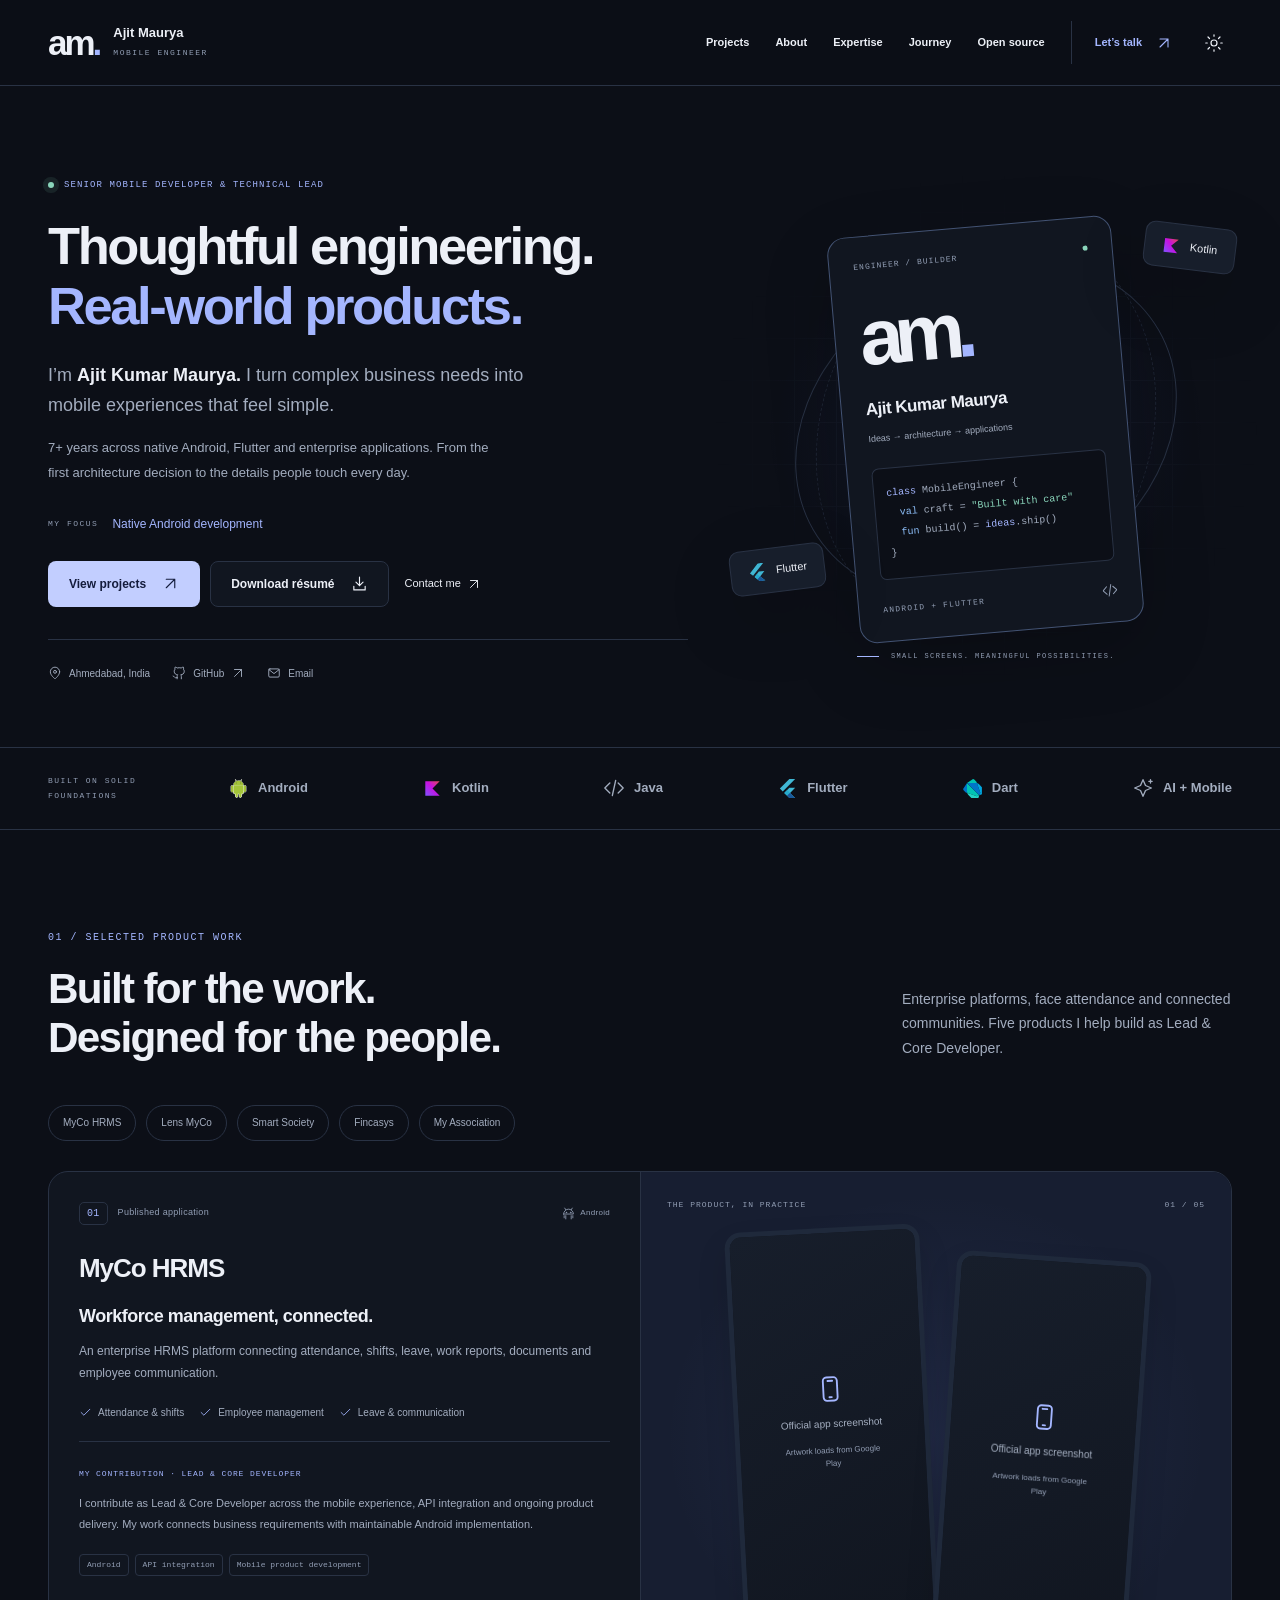
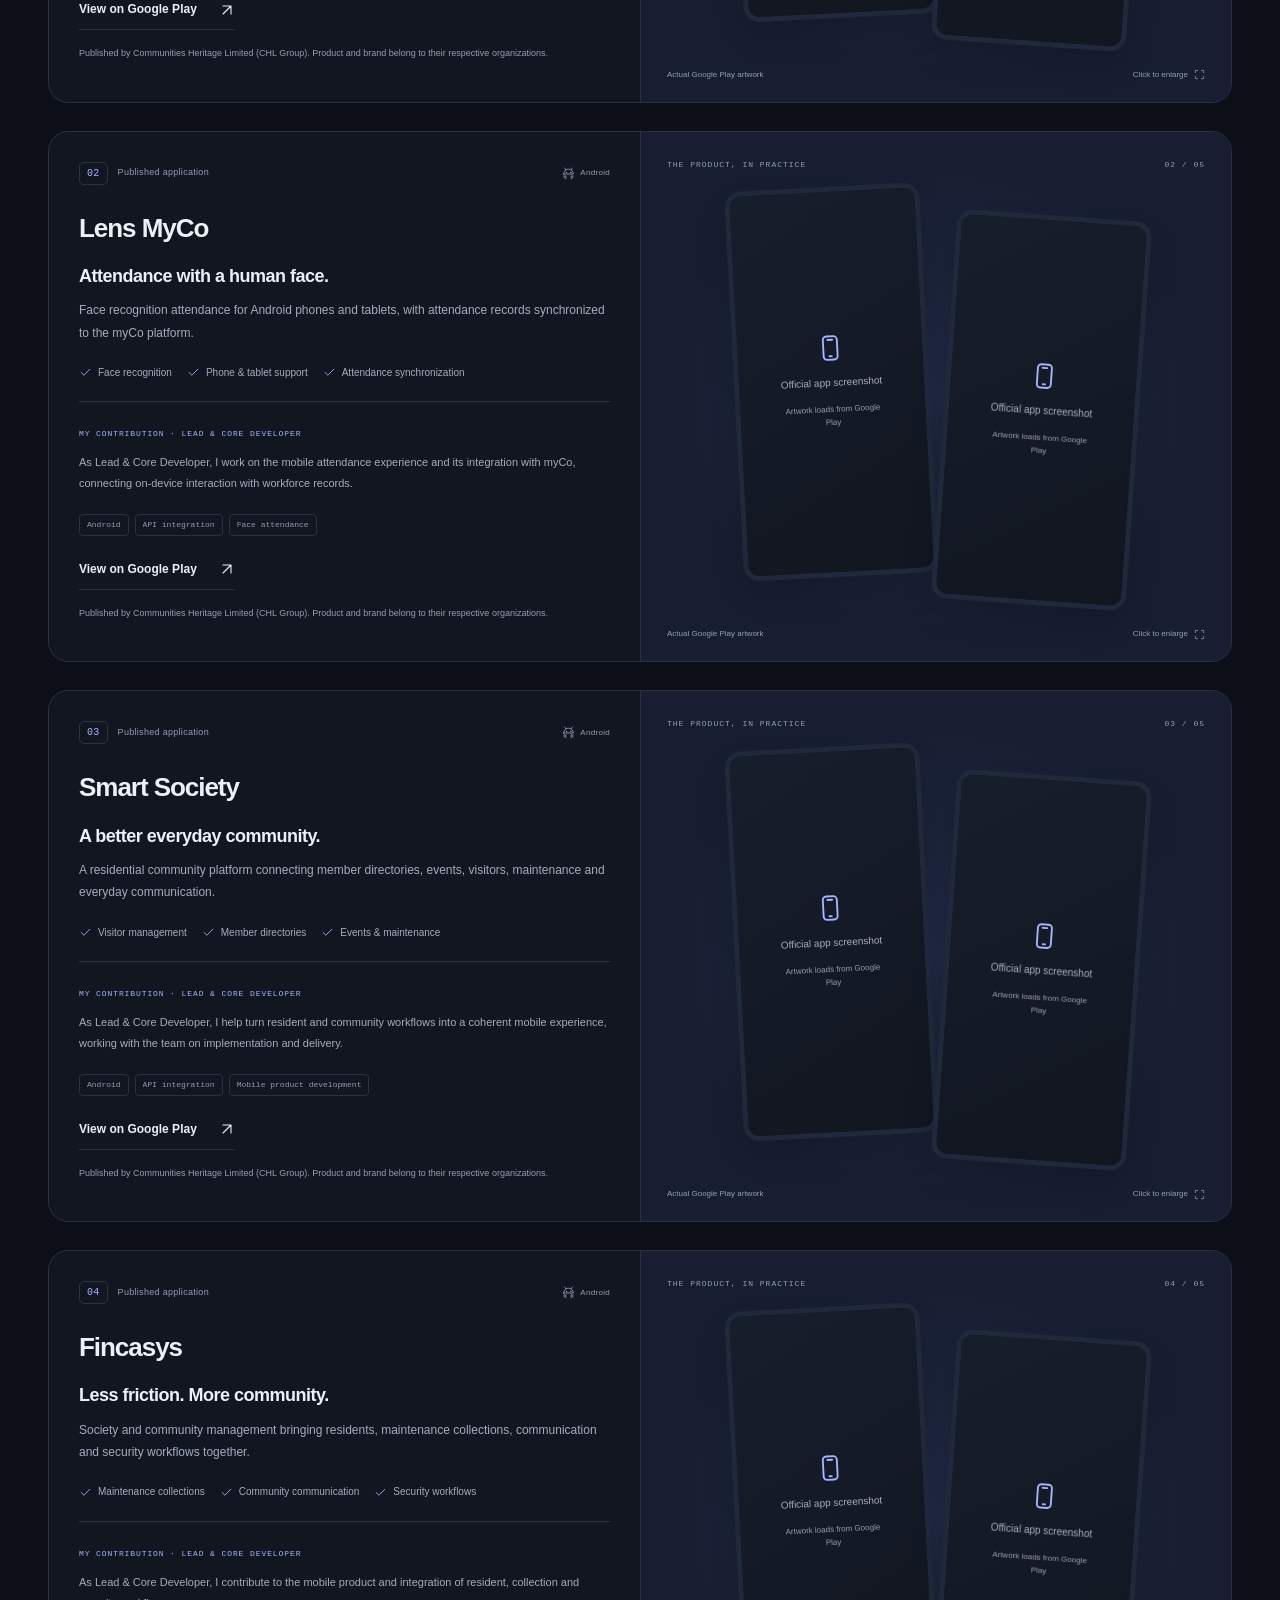
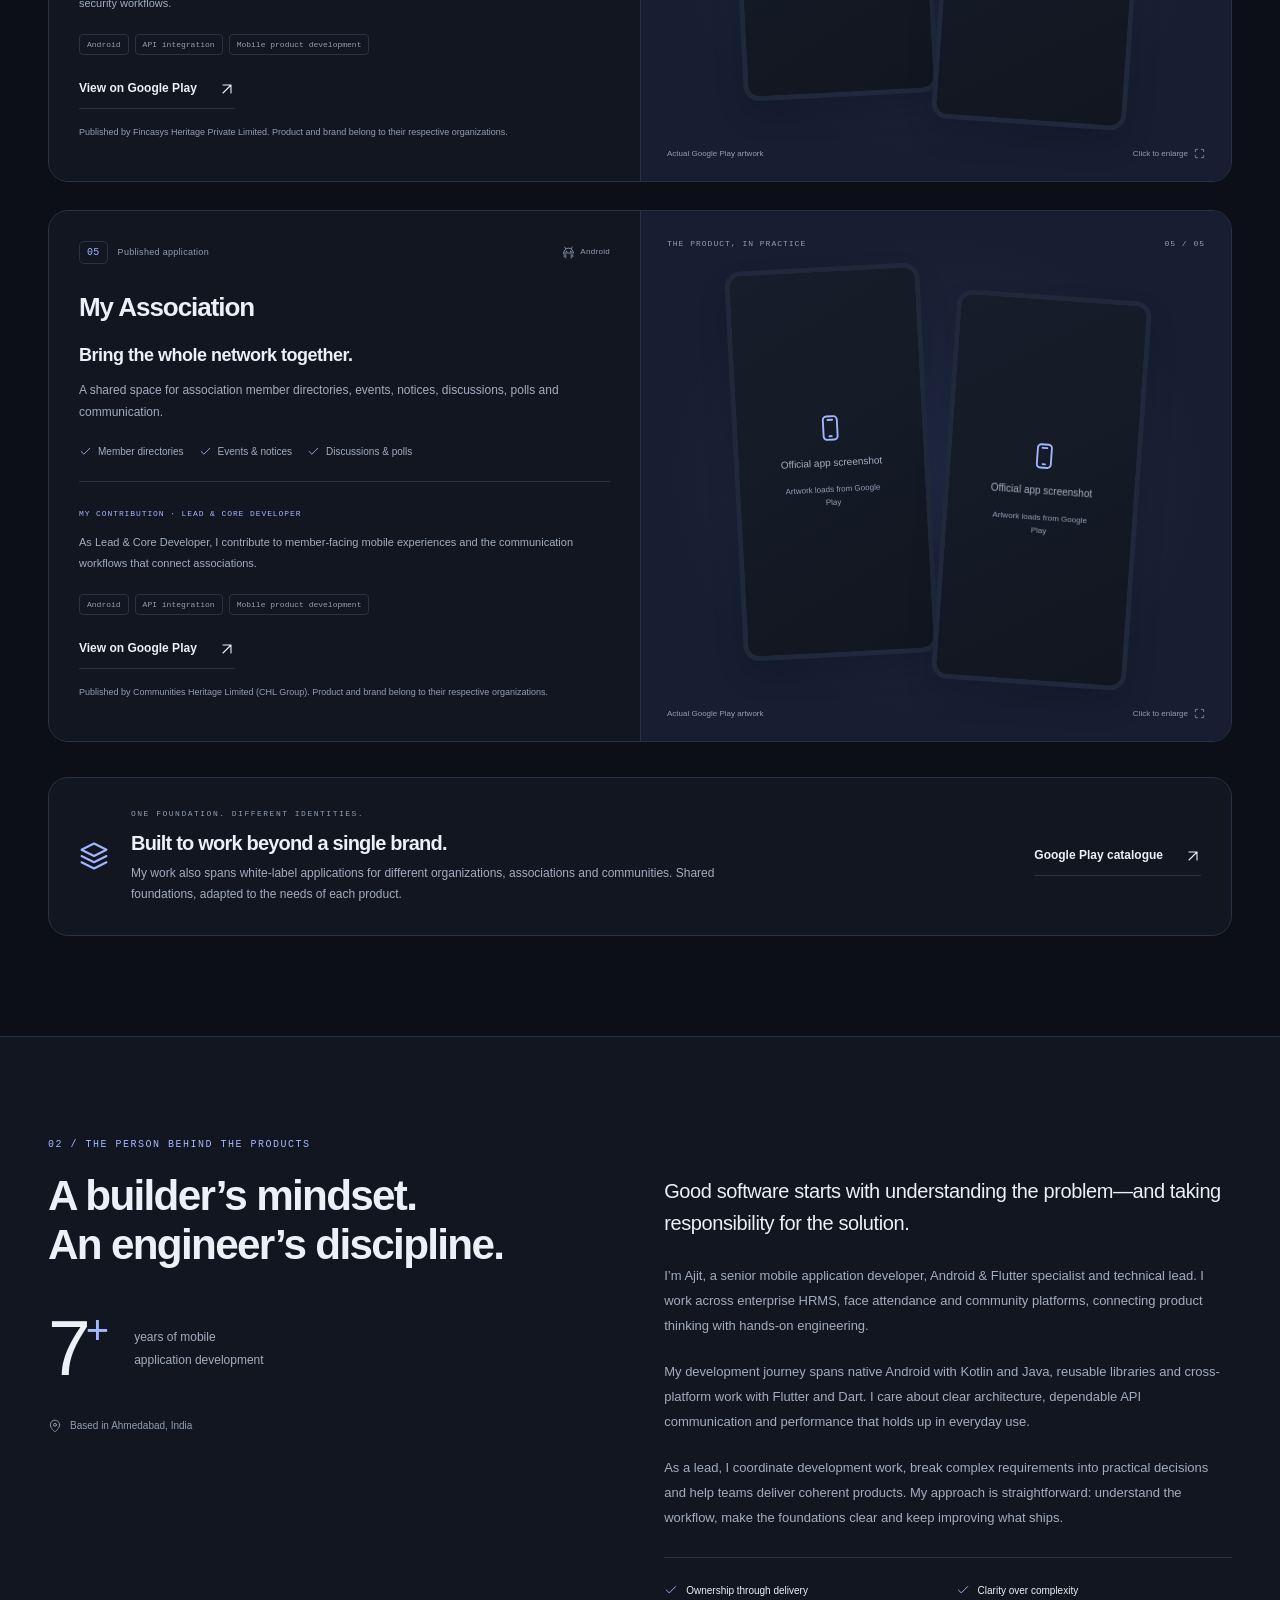
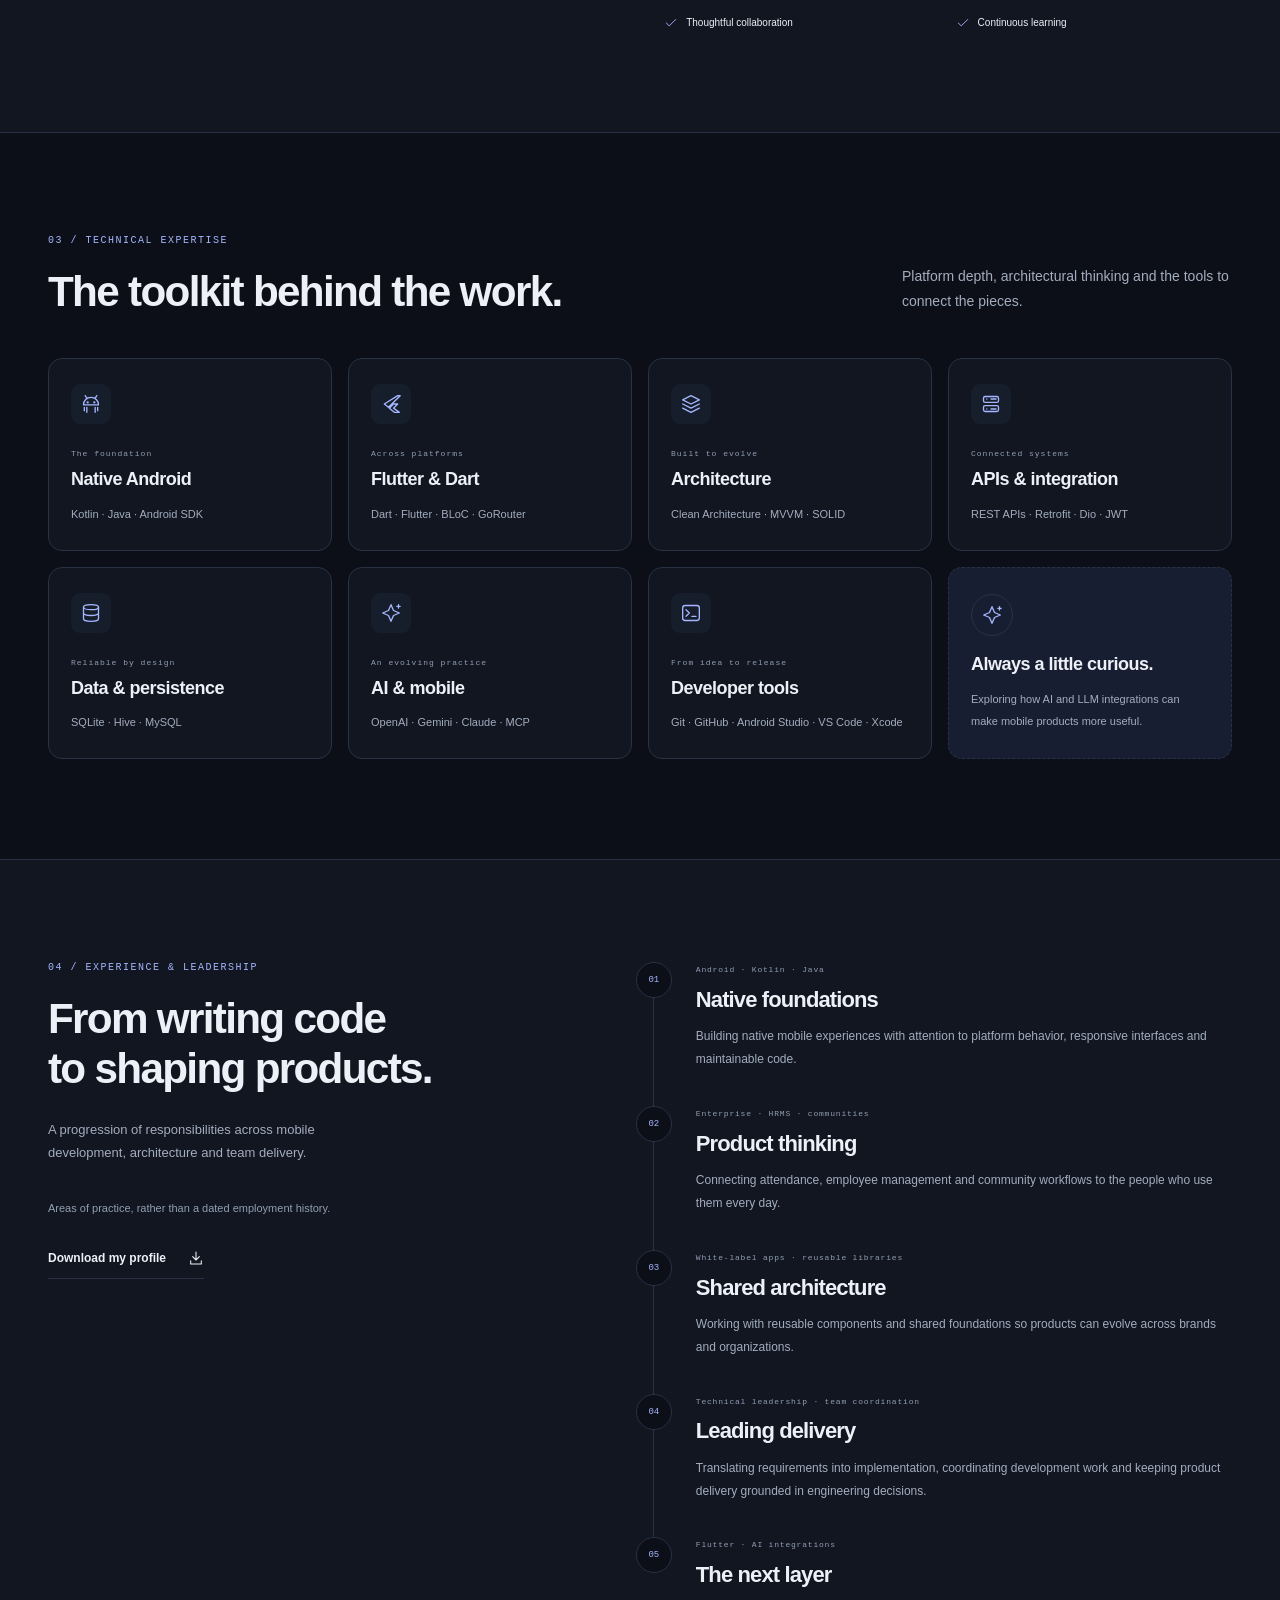
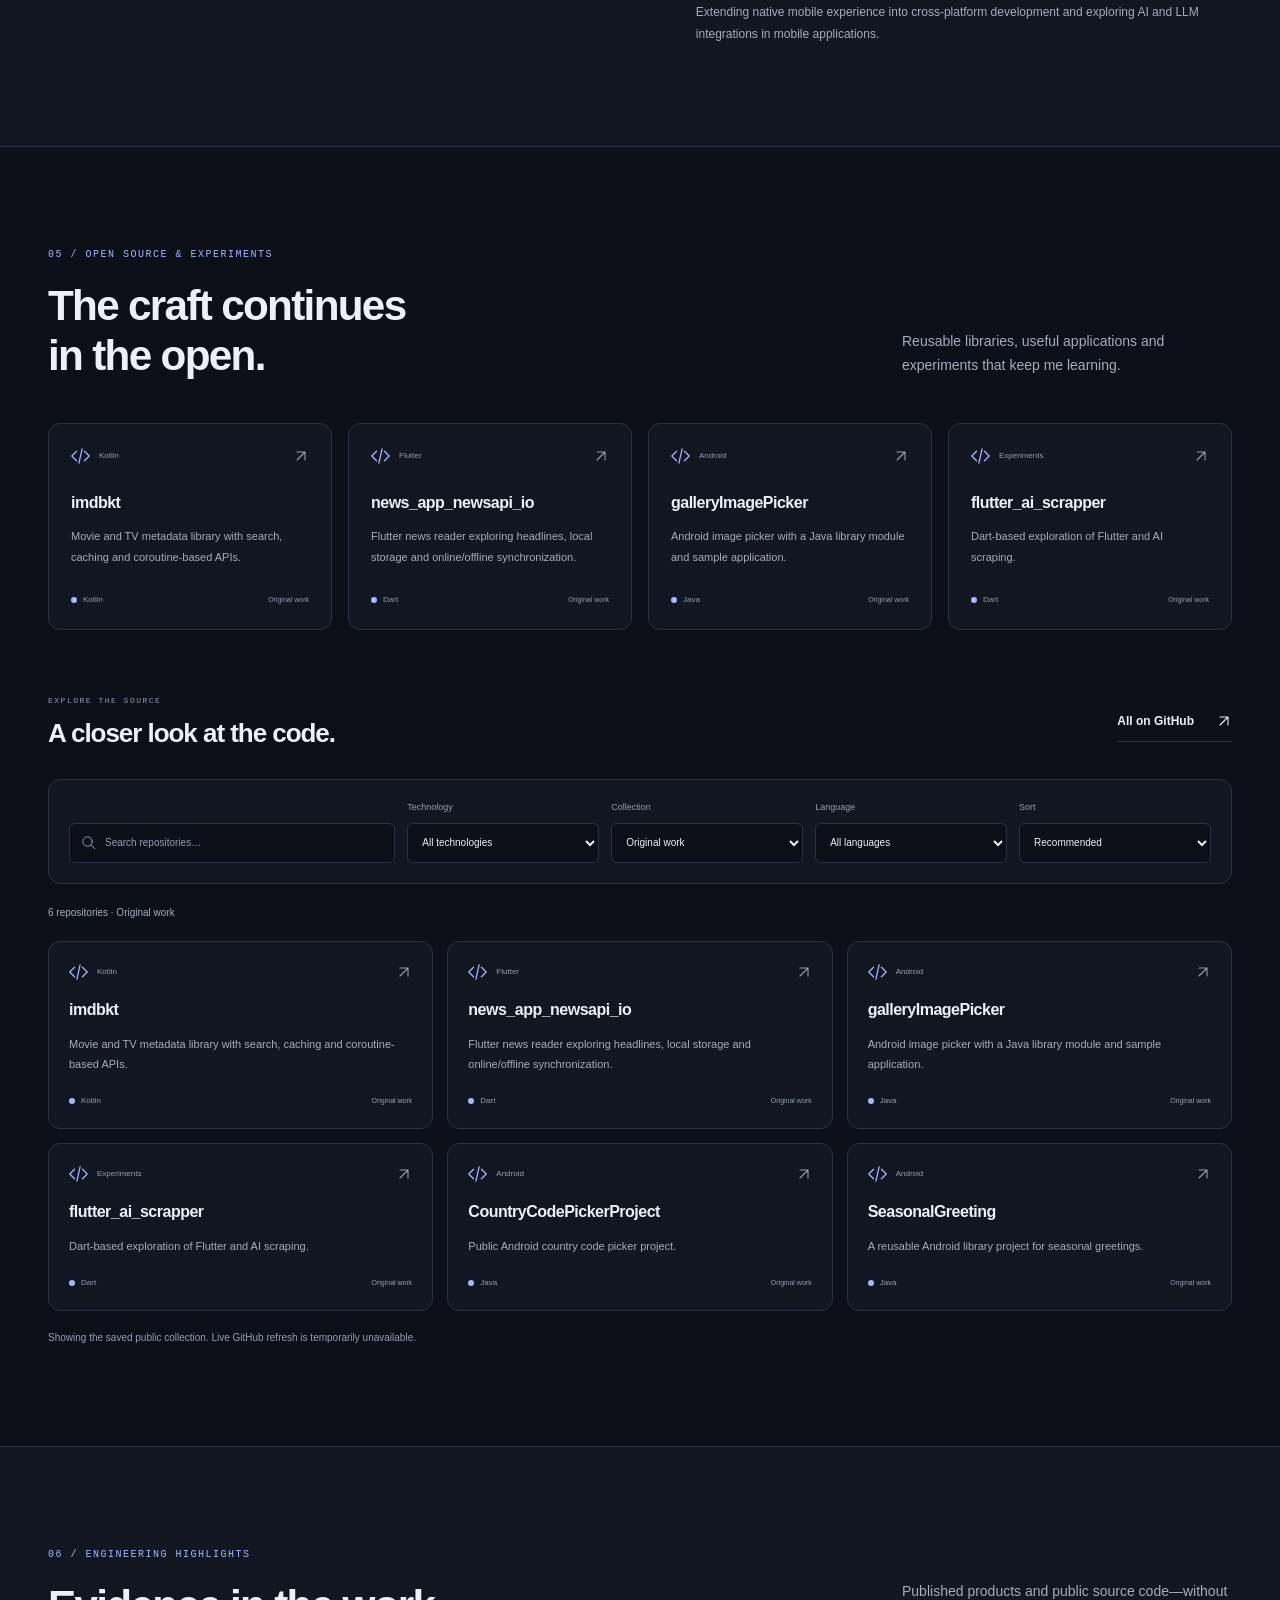
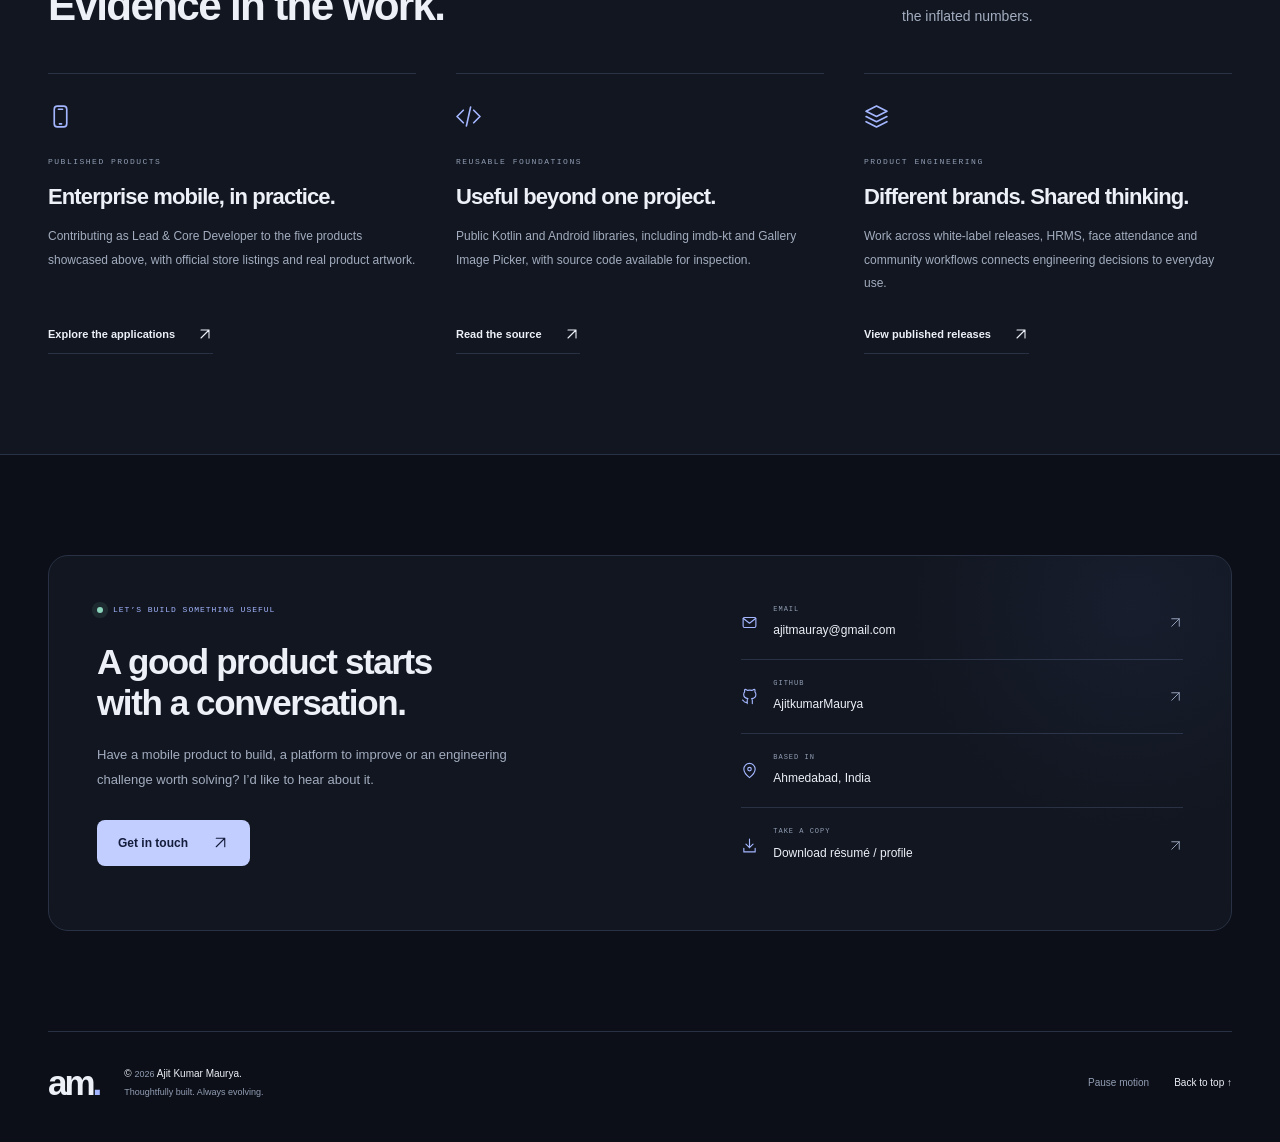
==== commit 30dbb25d: "Redesign portfolio with complete product stories and accessible themes" ====
--- a/index.html
+++ b/index.html
@@ -1,95 +1,66 @@
 <!doctype html>
-<html lang="en"><head><meta charset="utf-8"><meta name="viewport" content="width=device-width,initial-scale=1"><title>Ajit Kumar Maurya — Mobile Developer & Product Builder</title><meta name="description" content="Lead and core developer across myCo, Lens, Smart Society, Fincasys, My Association, and white-label Android apps. Explore published products and public source code."><meta name="theme-color" content="#101411"><link rel="canonical" href="https://ajitkumarmaurya.github.io/"><meta property="og:title" content="Ajit Kumar Maurya — Built for the way people work."><meta property="og:description" content="Android products, reusable libraries, and a curiosity that keeps shipping. Explore my work as Lead & Core Developer."><meta property="og:type" content="website"><meta property="og:url" content="https://ajitkumarmaurya.github.io/"><link rel="icon" href="data:image/svg+xml,%3Csvg xmlns='http://www.w3.org/2000/svg' viewBox='0 0 64 64'%3E%3Crect width='64' height='64' rx='18' fill='%23101411'/%3E%3Ctext x='12' y='44' font-family='Arial' font-weight='bold' font-size='33' fill='%23c7f58a'%3Eam%3C/text%3E%3C/svg%3E"><link rel="preconnect" href="https://fonts.googleapis.com"><link rel="preconnect" href="https://fonts.gstatic.com" crossorigin><link href="https://fonts.googleapis.com/css2?family=Manrope:wght@400;500;600;700;800&family=Space+Grotesk:wght@400;500;600;700&display=swap" rel="stylesheet"><style>:root{--bg:#101411;--panel:#171d18;--panel-2:#1b231d;--text:#f1f4ed;--muted:#a1ada1;--line:#2c372e;--lime:#c7f58a;--display:'Space Grotesk',Arial,sans-serif;--body:'Manrope',Arial,sans-serif}*{box-sizing:border-box}html{scroll-behavior:smooth;scroll-padding-top:125px}body{margin:0;background:var(--bg);color:var(--text);font:14px/1.7 var(--body);overflow-x:hidden}body:before{content:"";position:absolute;top:0;left:0;right:0;height:850px;z-index:-1;background:radial-gradient(ellipse at 85% 10%,#5f874518,transparent 55%);pointer-events:none}a{color:inherit;text-decoration:none}button,input,select{font:inherit}button,a{-webkit-tap-highlight-color:transparent}button{cursor:pointer}button:disabled{cursor:default}button:focus-visible,a:focus-visible,input:focus-visible,select:focus-visible{outline:2px solid var(--lime);outline-offset:5px}button{color:inherit}::selection{background:var(--lime);color:var(--bg)}img{max-width:100%}.wrap{width:min(1280px,90%);margin:auto}.mono{font:10px/1.6 ui-monospace,SFMono-Regular,Consolas,monospace;letter-spacing:1.5px;text-transform:uppercase}.skip{position:fixed;z-index:100;top:-100px;left:20px;padding:15px;background:var(--lime);color:var(--bg)}.skip:focus{top:15px}.reading-progress{position:fixed;top:0;left:0;height:2px;width:var(--progress,0%);background:var(--lime);z-index:100;pointer-events:none}.header{position:fixed;z-index:30;top:22px;left:0;right:0;pointer-events:none}.navigation{width:min(1280px,90%);margin:auto;padding:13px 18px 13px 22px;border:1px solid #3e4d3e88;background:#171e18de;backdrop-filter:blur(22px);-webkit-backdrop-filter:blur(22px);border-radius:100px;display:flex;align-items:center;justify-content:space-between;gap:24px;pointer-events:auto;box-shadow:0 8px 35px #00000018}.brand{display:flex;align-items:center;gap:15px;font-size:14px;font-weight:700;line-height:1.4;letter-spacing:-.3px}.brand small{display:block;font-size:9px;font-weight:500;letter-spacing:1.3px;text-transform:uppercase;color:var(--muted);margin-top:4px}.brand-mark{font-family:var(--display);font-size:28px;letter-spacing:-3px;color:var(--lime);position:relative;font-weight:700;padding-right:11px}.brand-mark>span{position:absolute;right:0;top:-3px;font-size:14px;letter-spacing:0}.nav-links{display:flex;align-items:center;gap:31px;font-size:12px;font-weight:600}.nav-links>a{position:relative;color:#c1cbbf;transition:color .2s}.nav-links>a:hover,.nav-links>a.is-current{color:var(--text)}.nav-links>a:not(.nav-contact):after{content:"";position:absolute;left:0;right:0;bottom:-7px;height:2px;background:var(--lime);transform:scaleX(0);transform-origin:left;transition:transform .2s}.nav-links>a:hover:after,.nav-links>a.is-current:after{transform:scaleX(1)}.nav-links .nav-github{display:flex;gap:13px}.nav-links .nav-contact{background:var(--lime);padding:12px 19px;border-radius:100px;color:var(--bg);display:flex;gap:23px;align-items:center}.nav-contact span{font-size:17px}.menu-toggle{display:none}.hero{padding:180px 0 67px;display:grid;grid-template-columns:1.1fr 1fr;gap:30px;align-items:center;min-height:770px}.hero-copy{position:relative;z-index:2}.eyebrow{display:flex;align-items:center;flex-wrap:wrap;gap:11px;color:var(--muted);font-size:9px;letter-spacing:1px}.status-dot{height:6px;width:6px;border-radius:50%;background:var(--lime);display:inline-block;flex-shrink:0;box-shadow:0 0 0 5px #c7f58a0b}.eyebrow-line{width:20px;height:1px;background:#53624f;margin:0 3px}h1{font-family:var(--display);font-size:clamp(68px,7.2vw,102px);font-weight:500;line-height:1.03;letter-spacing:-6px;margin:29px 0 29px}.hero-accent{color:var(--lime);position:relative;white-space:nowrap}.spark{position:absolute;right:-27px;top:-15px;font-size:34px;line-height:1;letter-spacing:0;animation:slow-spin 22s linear infinite}.hero-period{color:var(--lime)}.hero-copy>p{font-size:16px;color:var(--muted);max-width:470px;margin:0 0 29px;line-height:1.85}.hero-copy>p strong{color:var(--text);font-weight:500}.hero-actions{display:flex;gap:15px;flex-wrap:wrap}.button{display:inline-flex;gap:27px;align-items:center;justify-content:center;border:1px solid transparent;border-radius:100px;padding:14px 23px;font-size:12px;font-weight:700;transition:transform .25s,background .25s,border-color .25s;white-space:nowrap}.button>span{font-size:20px;line-height:1;transition:transform .25s}.button:hover>span{transform:translate(3px,-3px)}.button:hover{transform:translateY(-2px)}.button.primary{background:var(--lime);color:var(--bg)}.button.primary:hover{background:#d9ffad}.button.quiet{color:var(--text);border-color:var(--line);background:#ffffff02}.button.quiet:hover{border-color:#687d5d}.button.outline{border-color:#57694b;color:var(--text)}.hero-signature{display:flex;gap:13px;align-items:center;margin-top:37px;color:#a1afa0;font-size:10px;line-height:1.8}.hero-signature strong{font-weight:500;color:#d4decf}.signature-line{width:29px;height:1px;background:var(--lime)}.hero-stage{position:relative;height:510px;isolation:isolate;border-radius:50%;background:radial-gradient(ellipse at 50% 53%,#8dba5833,transparent 64%)}.stage-grid{position:absolute;inset:-30px;background-image:linear-gradient(#c7f58a07 1px,transparent 1px),linear-gradient(90deg,#c7f58a07 1px,transparent 1px);background-size:44px 44px;mask-image:radial-gradient(ellipse,#000 15%,transparent 68%);z-index:-1}.stage-ring{position:absolute;inset:48px -7px;border:1px solid #7c9e4c20;border-radius:50%;transform:rotate(-25deg)}.ring-two{inset:85px -32px;transform:rotate(25deg);border-style:dashed;border-color:#7c9e4c22}.stage-top{position:absolute;top:8px;left:50%;transform:translateX(-50%);font-size:8px;white-space:nowrap;color:#8f9f88}.stage-bottom{position:absolute;bottom:0;left:50%;transform:translateX(-50%);font-size:8px;color:#778b71;white-space:nowrap}.phone-scene{height:100%;position:relative;transform:perspective(1000px) rotateX(var(--rx,0deg)) rotateY(var(--ry,0deg));transition:transform .35s ease-out;will-change:transform}.hero-phone{position:absolute;border:6px solid #344239;border-radius:28px;background:#253128;padding:3px;overflow:hidden;box-shadow:0 25px 55px #0007,0 0 0 1px #abb9a011;transform-origin:50% 65%;width:172px;height:372px}.hero-phone img{display:block;width:100%;height:100%;object-fit:cover;object-position:top;border-radius:18px}.hero-phone-1{left:0;top:115px;transform:rotate(-13deg) scale(.9);z-index:1;animation:float-left 7s ease-in-out infinite}.hero-phone-2{left:50%;margin-left:-86px;top:65px;transform:rotate(2deg);z-index:3;animation:float-center 7s ease-in-out infinite}.hero-phone-3{right:-1px;top:110px;transform:rotate(14deg) scale(.9);z-index:2;animation:float-right 7s ease-in-out infinite}.hero-stage:not(.stage-active) .hero-phone{animation-play-state:paused}.floating-label{position:absolute;z-index:5;border:1px solid #64775b55;background:#1d2a1ee8;backdrop-filter:blur(15px);padding:10px 14px;border-radius:9px;display:flex;gap:10px;align-items:center;box-shadow:0 5px 20px #0002;font-size:9px;letter-spacing:.2px;white-space:nowrap}.label-one{left:0;top:56px;transform:rotate(-5deg)}.label-two{right:-8px;bottom:33px;transform:rotate(5deg)}.code-symbol{color:var(--lime);font:13px var(--display)}.product-rail{border-top:1px solid var(--line);border-bottom:1px solid var(--line);padding:25px 0;display:flex;align-items:center;gap:30px}.rail-label{font-size:9px;color:#889984;min-width:103px}.rail-apps{display:flex;align-items:center;justify-content:space-between;gap:22px;flex:1}.rail-apps>a{display:flex;gap:11px;align-items:center;color:#c5d0bf;font-size:12px;white-space:nowrap;transition:color .2s}.rail-apps>a:hover{color:var(--lime)}.rail-apps img{width:32px;height:32px;border-radius:9px;filter:saturate(.7);transition:filter .25s,transform .25s}.rail-apps>a:hover img{filter:saturate(1);transform:translateY(-3px)}.rail-more{font-size:10px;color:var(--muted);white-space:nowrap;display:flex;gap:13px}.section,.apps-section,#work,#repositories{padding:105px 0;border-bottom:1px solid var(--line)}.section-top{display:flex;justify-content:space-between;align-items:flex-end;gap:55px;margin-bottom:37px}.section-kicker{font-size:9px;color:#90a487;margin:0 0 21px}.section-title{font:500 clamp(36px,4.1vw,56px)/1.12 var(--display);letter-spacing:-2.4px;margin:0}.section-title em{font-style:normal;color:#94a88c}.section-aside{font-size:13px;max-width:310px;color:var(--muted);margin:0 0 5px;line-height:1.9}.section-aside strong{font-weight:500;color:var(--text)}.text-link{display:inline-flex;align-items:center;gap:25px;font-size:11px;border-bottom:1px solid #627459;padding-bottom:7px;white-space:nowrap;transition:color .2s}.text-link>span{font-size:17px}.text-link:hover{color:var(--lime)}.app-showcase{border:1px solid #3d4c39;border-radius:22px;overflow:hidden;background:var(--panel)}.app-tabs{display:none;gap:5px;padding:15px;border-bottom:1px solid var(--line);background:#1b231a;overflow-x:auto;scrollbar-width:thin;scrollbar-color:#556b47 transparent}.js .app-tabs{display:flex}.app-tab{display:flex;align-items:center;justify-content:center;gap:10px;flex:1;min-width:145px;border:1px solid transparent;background:transparent;padding:13px 14px;border-radius:12px;color:#a7b59f;font-size:11px;font-weight:600;transition:background .2s,color .2s,border-color .2s}.app-tab img{border-radius:7px;width:27px;height:27px;filter:saturate(.6);transition:filter .2s}.app-tab:hover{background:#ffffff05;color:var(--text)}.app-tab[aria-selected="true"]{background:#2b3926;color:var(--lime);border-color:#546b3f}.app-tab[aria-selected="true"] img{filter:saturate(1)}.tab-arrow{font-size:16px;margin-left:auto;opacity:0;transition:opacity .2s}.app-tab[aria-selected="true"] .tab-arrow{opacity:1}.app-panel{display:grid;grid-template-columns:1fr 1.12fr;min-height:550px}.app-panel[hidden]{display:none}.app-panel.panel-enter{animation:panel-in .4s ease both}.app-copy{padding:37px 38px;display:flex;flex-direction:column;align-items:flex-start}.app-meta{width:100%;display:flex;justify-content:space-between;align-items:center;gap:15px;color:#90a487;font-size:8px;letter-spacing:.7px;margin-bottom:36px}.live-dot{white-space:nowrap;display:flex;align-items:center;gap:7px}.live-dot:before{content:"";background:var(--lime);width:4px;height:4px;border-radius:50%}.app-title-row{display:flex;align-items:center;gap:16px;margin:0 0 17px}.app-icon{border-radius:17px;background:white;box-shadow:0 3px 15px #0001;object-fit:contain;width:62px;height:62px}.app-title-row h3{font:500 39px/1.1 var(--display);letter-spacing:-1.8px;margin:0}.role-badge{font-size:9px;color:var(--lime);letter-spacing:.3px;display:inline-flex;gap:7px;align-items:center}.role-badge:before{content:"";height:1px;width:15px;background:#6d8a55}.app-copy h4{font:500 25px/1.2 var(--display);letter-spacing:-.7px;margin:28px 0 13px;max-width:340px}.app-copy>p{font-size:13px;color:var(--muted);line-height:1.9;margin:0 0 21px;max-width:390px}.tag-list{display:flex;flex-wrap:wrap;gap:6px;margin-bottom:26px}.tag-list span{font-size:8px;padding:5px 8px;border:1px solid #46543e;border-radius:5px;color:#bac9b1}.app-copy>.button{margin-top:auto}.publisher{font-size:8px;color:#7e9175;margin-top:19px}.app-visual{background:#e4e8df;color:#33432c;padding:24px 26px 20px;display:flex;flex-direction:column;justify-content:space-between;min-width:0;position:relative;isolation:isolate}.app-visual:before{content:"";position:absolute;inset:0;z-index:-1;background-image:linear-gradient(#364a2510 1px,transparent 1px),linear-gradient(90deg,#364a2510 1px,transparent 1px);background-size:34px 34px;mask-image:linear-gradient(transparent,#0008,transparent)}.app-myco .app-visual{background:#e1e7ed}.app-lens .app-visual{background:#e3e6f2}.app-society .app-visual{background:#e2ebd9}.app-fincasys .app-visual{background:#e9e2ee}.app-association .app-visual{background:#ebe9db}.canvas-caption{display:flex;justify-content:space-between;gap:10px;font-size:8px;letter-spacing:1px;color:#53634b}.screens{display:flex;justify-content:center;align-items:center;gap:13px;min-width:0;margin:30px 0;perspective:1000px}.screen-button{display:block;border:0;background:transparent;padding:0;min-width:0;flex:1;max-width:166px;border-radius:13px;transition:transform .35s,box-shadow .35s;box-shadow:0 14px 30px #1f35251a;overflow:hidden;cursor:zoom-in}.screen-button:nth-child(1){transform:rotate(-4deg) translateY(10px)}.screen-button:nth-child(2){transform:translateY(-12px);z-index:1}.screen-button:nth-child(3){transform:rotate(4deg) translateY(10px)}.screen-button:hover{transform:translateY(-18px) scale(1.035);z-index:4;box-shadow:0 20px 35px #1f352533}.screen-button img{display:block;width:100%;height:auto;aspect-ratio:166/360;object-fit:cover;object-position:top}.canvas-bottom{display:flex;justify-content:space-between;gap:15px;font-size:8px;color:#53634b}.white-label{border:1px solid var(--line);border-radius:18px;margin-top:23px;padding:31px 33px;display:flex;align-items:center;gap:28px;background:linear-gradient(105deg,#1b2417,#151c16)}.white-label-art{width:83px;height:90px;position:relative;flex-shrink:0;display:grid;place-items:center}.white-label-art>span{font:48px var(--display);color:var(--lime);z-index:2;animation:slow-spin 30s linear infinite}.white-label-art i{position:absolute;border:1px solid #59754860;border-radius:13px;width:65px;height:65px;transform:rotate(25deg)}.white-label-art i:nth-of-type(2){transform:rotate(-15deg)}.white-label-art i:nth-of-type(3){transform:rotate(70deg)}.white-label-copy{flex:1}.white-label .section-kicker{margin-bottom:9px;font-size:8px}.white-label h3{font:500 25px/1.2 var(--display);letter-spacing:-.8px;margin:0 0 12px}.white-label h3 em{font-style:normal;color:#a4b99a}.white-label-copy>p:last-child{font-size:11px;color:var(--muted);margin:0;max-width:440px}.white-label>.button{font-size:10px;gap:20px;padding:13px 18px}.art-credit,.art-note{font-size:9px;color:#7d8e75;margin:18px 0 0}.filters{display:flex;flex-wrap:wrap;gap:8px;margin-bottom:25px}.filter{padding:8px 15px;border:1px solid var(--line);background:transparent;border-radius:100px;color:#a6b59d;font-size:10px;transition:background .2s,color .2s}.filter:hover{border-color:#6a7e5c}.filter[aria-pressed="true"]{background:var(--lime);color:var(--bg);border-color:var(--lime)}.projects{display:grid;grid-template-columns:repeat(4,minmax(0,1fr));gap:17px}.project{border:1px solid var(--line);border-radius:14px;background:var(--panel);overflow:hidden;display:flex;flex-direction:column;transition:border-color .25s,transform .25s}.project:hover{border-color:#6e875b;transform:translateY(-5px)}.project[hidden]{display:none}.project-content{padding:21px 20px;display:flex;flex-direction:column;flex:1}.project-meta{font-size:7px;letter-spacing:.5px;color:#83967a;display:flex;justify-content:space-between;gap:10px}.project h3{font:500 21px/1.2 var(--display);letter-spacing:-.6px;margin:15px 0 12px}.project p{font-size:11px;color:var(--muted);line-height:1.8;margin:0 0 24px}.project a{font-size:10px;display:inline-flex;justify-content:space-between;align-items:center;width:100%;margin-top:auto;color:#d5e7c9}.project a span{font-size:17px;transition:transform .2s}.project a:hover span{transform:translate(2px,-2px)}.art{height:180px;display:flex;align-items:center;justify-content:center;overflow:hidden;position:relative;color:#283c20}.art-label{position:absolute;top:15px;left:15px;font-size:7px;color:#627058;letter-spacing:1px}.art-kotlin{background:#d4e3c2}.art-news{background:#e0d9c9}.art-picker{background:#c9dbd4}.art-ai{background:#d8d2e5}.mini-code{width:78%;padding:15px 12px;font:9px/1.9 ui-monospace,monospace;background:#21301e;color:#ecf1e7;border:1px solid #6b8255;border-radius:9px;transform:rotate(-5deg);box-shadow:7px 9px #b2c59a}.mini-code span{color:#c7f58a}.code-dots{display:flex;gap:4px;margin-bottom:13px}.code-dots i{width:4px;height:4px;border-radius:50%;background:#739365}.news-stack{display:flex;gap:8px;transform:rotate(6deg) translateY(28px)}.news-cover{width:100px;height:175px;padding:12px;background:#fbf8ef;border:1px solid #c9beaa;border-radius:7px;box-shadow:6px 7px #c6b99e}.news-cover b{font:20px Georgia,serif;display:block;border-bottom:1px solid #3a432f;letter-spacing:-1px}.news-cover small{font-size:5px}.news-cover p{font-size:7px;line-height:1.5;color:#46513c;margin:6px 0}.news-block{height:45px;background:#b3c09f;margin:8px 0;display:grid;place-items:center;font-size:22px}.picker-grid{display:grid;grid-template-columns:repeat(3,47px);gap:7px;transform:rotate(-8deg)}.picker-grid i{width:47px;height:47px;border:4px solid #f3f6ed;background:#91ad96;border-radius:7px;position:relative;box-shadow:3px 3px #abc4b5}.picker-grid i:nth-child(2n){background:#ccd58a}.picker-grid i:nth-child(3n){background:#6f9088}.picker-grid i:after{content:"";position:absolute;left:5px;right:5px;bottom:5px;height:17px;background:#fff8;clip-path:polygon(0 100%,40% 0,60% 60%,80% 30%,100% 100%)}.picker-check{position:absolute;right:45px;bottom:23px;background:#233722;color:var(--lime);width:28px;height:28px;border-radius:50%;display:grid;place-items:center;border:2px solid #f2f7ee}.scrape{display:flex;align-items:center;gap:15px;font:10px ui-monospace,monospace}.scrape-box{padding:17px 14px;background:#f8f4fc;border:1px solid #b4a6c6;border-radius:9px;box-shadow:5px 6px #bcb0cd;transform:rotate(-5deg)}.scrape-box:last-child{font-size:24px;transform:rotate(5deg);color:#74628d}.scrape>span{font-size:20px}.about-section{display:grid;grid-template-columns:1fr 1.1fr;gap:75px}.about-location{display:flex;align-items:center;gap:10px;font-size:10px;color:var(--muted);margin:29px 0}.about-heading .text-link{margin-top:8px}.about-content>p{font-size:16px;line-height:1.9;color:var(--muted);margin:0 0 22px}.about-content strong{color:var(--text);font-weight:500}.skill-table{margin-top:32px}.skill-table>div{display:grid;grid-template-columns:23px 1fr 1.5fr;gap:15px;padding:17px 0;border-top:1px solid var(--line);font-size:10px;align-items:center}.skill-number{color:#6c8560;font-size:8px}.skill-table strong{font-weight:500}.skill-table>div>span:last-child{color:var(--muted)}#repositories{border-bottom:0}.repo-description{color:var(--muted);font-size:13px;max-width:750px;margin:24px 0 28px}.repo-controls{display:grid;grid-template-columns:2fr 1fr 1fr 1fr;gap:12px;padding:20px;border:1px solid var(--line);background:var(--panel);border-radius:12px}.repo-controls label{font-size:9px;color:#9eb292;display:flex;flex-direction:column;gap:9px}.repo-controls input,.repo-controls select{font:11px var(--body);border:1px solid #3b4b34;background:#10170f;color:#d5dfce;border-radius:7px;padding:12px 10px;width:100%;min-width:0;color-scheme:dark}.repo-controls input::placeholder{color:#788e6b}.repo-count{color:#8b9f7f;font-size:10px;margin:22px 0}.repo-list{display:grid;grid-template-columns:repeat(3,minmax(0,1fr));gap:12px}.repo-card{border:1px solid var(--line);border-radius:11px;padding:20px;background:#141c14;display:flex;flex-direction:column;min-width:0;transition:border-color .2s,background .2s}.repo-card:hover{border-color:#546a44;background:#1a2518}.repo-kind{font:8px ui-monospace,monospace;color:#8ca67d;letter-spacing:1px;text-transform:uppercase}.repo-card h3{font:500 16px/1.4 var(--display);letter-spacing:-.3px;margin:13px 0 10px;overflow-wrap:anywhere}.repo-card h3 a:hover{color:var(--lime)}.repo-card p{font-size:10px;color:var(--muted);line-height:1.7;margin:0 0 20px;display:-webkit-box;-webkit-line-clamp:2;-webkit-box-orient:vertical;overflow:hidden;overflow-wrap:anywhere}.repo-stats{margin-top:auto;display:flex;gap:15px;justify-content:space-between;font:9px ui-monospace,monospace;color:#8ca67d}.repo-refresh{color:#788e6b;font-size:9px;margin-top:22px}.repo-empty{font-size:12px;color:var(--muted);padding:25px 0}.contact-section{padding:60px;border-radius:25px;background:var(--lime);color:#1d2b17;display:flex;align-items:center;justify-content:space-between;gap:55px;position:relative;overflow:hidden}.contact-section:before{content:"";position:absolute;right:0;top:0;width:470px;height:470px;border:1px solid #2e4a1820;border-radius:50%;transform:translate(30%, -35%);pointer-events:none}.contact-section .section-kicker{color:#496934}.contact-section h2{font:500 clamp(42px,5vw,69px)/1.08 var(--display);letter-spacing:-3px;margin:0 0 25px}.contact-section h2 em{color:#4d7135;font-style:normal}.contact-section p:last-child{max-width:450px;font-size:12px;color:#496934;margin:0}.contact-orb{position:relative;z-index:1;flex-shrink:0;width:153px;height:153px;border:1px solid #6e9c4a;border-radius:50%;display:flex;flex-direction:column;align-items:center;justify-content:center;gap:5px;transition:background .3s,color .3s,transform .3s;font-size:11px;font-weight:600;background:#c7f58a}.orb-arrow{font-size:50px;line-height:1;transition:transform .3s}.contact-orb:hover{background:#1d2b17;color:var(--lime);transform:rotate(-8deg)}.contact-orb:hover .orb-arrow{transform:translate(4px,-4px)}footer{display:flex;align-items:center;gap:23px;padding:45px 0;color:#90a487;font-size:9px}footer>span{line-height:1.9}.footer-note{color:#667b5c}.footer-brand{font:700 37px var(--display);letter-spacing:-4px;color:var(--lime);position:relative;padding-right:15px}.footer-brand>span{position:absolute;top:-1px;right:0;font-size:18px;letter-spacing:0}.footer-links{display:flex;gap:22px;margin-left:auto;font-size:10px}.footer-links>a:hover{color:var(--lime)}.back-top{position:fixed;right:24px;bottom:25px;width:43px;height:43px;border:1px solid #627b50;background:#1c2a18de;backdrop-filter:blur(10px);border-radius:50%;display:grid;place-items:center;color:var(--lime);font-size:20px;z-index:20;opacity:0;pointer-events:none;transform:translateY(10px);transition:opacity .25s,transform .25s}.back-top.visible{opacity:1;pointer-events:auto;transform:translateY(0)}.image-dialog{border:1px solid #4b6240;border-radius:16px;background:#101810;color:var(--text);padding:18px;max-width:min(95vw,850px);width:850px;max-height:92dvh;overflow:auto;box-shadow:0 30px 100px #0009}.image-dialog::backdrop{background:#030703db;backdrop-filter:blur(12px)}.dialog-bar{display:flex;align-items:center;justify-content:space-between;gap:20px;font-size:11px;color:var(--muted);margin-bottom:17px}.dialog-close{display:flex;gap:15px;align-items:center;background:#25351e;border:1px solid #4e6840;color:var(--text);border-radius:30px;padding:7px 13px;white-space:nowrap;font-size:10px}.dialog-close span{font-size:20px}.dialog-image-wrap{display:flex;justify-content:center;min-height:200px}.dialog-image-wrap img{max-height:72dvh;width:auto;height:auto;object-fit:contain;border-radius:8px}.image-dialog>p{text-align:center;color:#7d9470;font-size:9px;margin:15px 0 0}.modal-open{overflow:hidden}#filter-status{position:absolute;width:1px;height:1px;overflow:hidden;clip-path:inset(50%)}.hero-copy{animation:hero-in .8s .05s both}.hero-stage{animation:hero-in 1s .15s both}.motion-ready [data-reveal]{opacity:0;transform:translateY(25px);transition:opacity .65s ease,transform .65s cubic-bezier(.2,.65,.3,1)}.motion-ready [data-reveal].in-view{opacity:1;transform:translateY(0)}@keyframes hero-in{from{opacity:0;transform:translateY(20px)}to{opacity:1;transform:translateY(0)}}@keyframes panel-in{from{opacity:.3;transform:translateY(8px)}to{opacity:1;transform:translateY(0)}}@keyframes slow-spin{to{transform:rotate(360deg)}}@keyframes float-left{0%,100%{transform:rotate(-13deg) scale(.9) translateY(0)}50%{transform:rotate(-11deg) scale(.9) translateY(-13px)}}@keyframes float-center{0%,100%{transform:rotate(2deg) translateY(0)}50%{transform:rotate(0) translateY(-15px)}}@keyframes float-right{0%,100%{transform:rotate(14deg) scale(.9) translateY(0)}50%{transform:rotate(12deg) scale(.9) translateY(-10px)}}
-@media(min-width:1500px){.hero{padding-top:200px;padding-bottom:80px;min-height:830px}}@media(max-width:1100px){h1{font-size:78px;letter-spacing:-4.5px}.hero{grid-template-columns:1.15fr 1fr;gap:20px;padding-top:170px;min-height:700px}.hero-stage{height:450px}.hero-phone{width:145px;height:315px}.hero-phone-1{top:106px;left:0}.hero-phone-2{top:70px;margin-left:-72px}.hero-phone-3{top:103px;right:0}.label-one{font-size:8px;top:42px;left:-2px}.label-two{font-size:8px;right:-5px;bottom:13px}.stage-bottom{bottom:-9px}.rail-apps{gap:15px}.rail-apps>a{font-size:10px;gap:8px}.rail-apps img{width:27px;height:27px}.product-rail{gap:22px}.rail-label{min-width:80px;font-size:8px}.app-tab{min-width:130px;padding:12px 10px;font-size:10px}.app-tab img{width:24px;height:24px}.app-copy{padding:29px}.app-meta{margin-bottom:28px;font-size:7px}.app-title-row h3{font-size:32px}.app-title-row{gap:13px}.app-icon{width:56px;height:56px}.app-copy h4{font-size:23px}.app-copy>p{font-size:12px}.screens{gap:9px}.app-visual{padding:20px}.app-panel{min-height:530px}.publisher{font-size:7px}.white-label{gap:23px;padding:28px}.white-label-art{width:65px}.white-label>.button{font-size:9px;gap:12px}.projects{grid-template-columns:repeat(2,minmax(0,1fr));gap:20px}.art{height:210px}.mini-code{width:75%;font-size:11px;padding:18px}.news-cover{width:140px;height:205px;padding:15px}.news-cover b{font-size:24px}.news-cover p{font-size:9px}.news-cover small{font-size:6px}.picker-grid{grid-template-columns:repeat(3,58px);gap:8px}.picker-grid i{width:58px;height:58px}.picker-check{right:65px;bottom:30px}.scrape{font-size:12px;gap:22px}.scrape-box{padding:22px}.project-content{padding:25px}.project-meta{font-size:8px}.project h3{font-size:24px}.project p{font-size:12px}.project a{font-size:11px}.about-section{gap:45px}.skill-table>div{grid-template-columns:20px 1fr 1.4fr;gap:10px}.contact-section{padding:45px}.contact-orb{width:130px;height:130px}}@media(max-width:850px){.navigation{padding:12px 14px 12px 20px}.nav-links{gap:23px;font-size:11px}.brand{font-size:12px;gap:12px}.brand small{font-size:8px}.nav-links .nav-contact{padding:10px 15px;gap:17px}.hero{grid-template-columns:1fr 1fr;gap:20px;min-height:660px;padding-top:160px;padding-bottom:50px}h1{font-size:67px;letter-spacing:-4px}.spark{font-size:25px;right:-21px;top:-12px}.eyebrow{font-size:8px;gap:9px}.eyebrow-line{display:none}.hero-copy>p{font-size:13px;line-height:1.85}.hero-actions{gap:11px}.hero-actions .button{font-size:10px;padding:12px 16px;gap:17px}.hero-signature{font-size:9px;margin-top:29px}.hero-stage{height:400px}.hero-phone{width:128px;height:280px;border-radius:22px;border-width:5px}.hero-phone img{border-radius:14px}.hero-phone-2{margin-left:-64px;top:65px}.hero-phone-1{top:94px;left:-10px}.hero-phone-3{top:95px;right:-10px}.stage-top{font-size:6px;top:5px}.stage-bottom{font-size:6px;bottom:0}.floating-label{font-size:7px;padding:8px 10px;gap:7px}.label-one{top:40px;left:-12px}.label-two{bottom:20px;right:-9px}.code-symbol{font-size:10px}.product-rail{gap:18px;flex-wrap:wrap}.rail-label{min-width:auto}.rail-apps{justify-content:space-between;gap:15px}.rail-apps>a{font-size:10px}.rail-apps>a>span{display:none}.rail-apps img{width:34px;height:34px}.rail-more{font-size:9px;gap:10px}.section,.apps-section,#work,#repositories{padding:75px 0}.section-top{gap:35px}.section-title{font-size:41px;letter-spacing:-1.8px}.section-aside{font-size:11px;max-width:240px}.app-panel{grid-template-columns:1fr 1fr;min-height:525px}.app-copy{padding:24px}.app-meta{flex-direction:column;align-items:flex-start;gap:9px;margin-bottom:24px}.app-title-row h3{font-size:29px}.app-icon{width:47px;height:47px;border-radius:13px}.app-copy h4{font-size:21px}.app-copy>p{font-size:11px}.app-copy>.button{font-size:10px;padding:12px 16px;gap:15px}.screens{gap:7px}.canvas-caption{font-size:6px}.canvas-bottom{font-size:6px;gap:8px}.app-visual{padding:18px 15px}.screen-button{border-radius:8px}.white-label{flex-wrap:wrap;gap:23px}.white-label-copy{min-width:300px}.white-label>.button{margin-left:88px}.about-section{gap:35px}.about-content>p{font-size:13px}.skill-table>div{grid-template-columns:20px 1fr;gap:8px;padding:15px 0}.skill-table>div>span:last-child{grid-column:2}.repo-controls{grid-template-columns:repeat(2,minmax(0,1fr))}.repo-list{grid-template-columns:repeat(2,minmax(0,1fr))}.contact-section{padding:35px;gap:30px}.contact-section h2{font-size:45px;letter-spacing:-2px}.contact-orb{width:110px;height:110px}.orb-arrow{font-size:40px}.contact-section p:last-child{font-size:11px;max-width:360px}.contact-section .section-kicker{font-size:7px}.footer-links{gap:15px;font-size:9px}}
-@media(max-width:650px){html{scroll-padding-top:106px}.wrap{width:90%}.header{top:14px}.navigation{border-radius:23px;padding:12px 17px;position:relative;min-height:66px;gap:15px}.brand{font-size:12px;gap:13px}.brand-mark{font-size:26px}.brand small{font-size:7px}.js .menu-toggle{display:flex;align-items:center;gap:15px;border:1px solid #536547;background:transparent;color:var(--text);border-radius:30px;padding:8px 12px;font-size:10px}.menu-toggle>span{color:var(--lime);font-size:15px}.nav-links{flex-wrap:wrap;gap:15px;font-size:10px;justify-content:flex-end}.js .nav-links{display:none;position:absolute;top:calc(100% + 10px);left:0;right:0;border:1px solid #3e4d3e;border-radius:18px;background:#172016;padding:17px;flex-direction:column;align-items:stretch;gap:0;box-shadow:0 15px 35px #0006}.js .nav-links.is-open{display:flex;animation:panel-in .2s ease}.nav-links>a{padding:13px 9px;font-size:13px}.nav-links .nav-github{justify-content:space-between}.nav-links .nav-contact{margin-top:8px;padding:13px 17px;justify-content:space-between}.nav-links>a:not(.nav-contact):after{bottom:6px;left:9px;right:9px}.hero{padding-top:138px;grid-template-columns:1fr;gap:27px;padding-bottom:30px;min-height:0}.eyebrow{font-size:8px;gap:9px}.eyebrow-line{display:inline-block;width:13px;margin:0}.hero-copy{animation-duration:.65s}h1{font-size:clamp(67px,13.3vw,87px);letter-spacing:-4.5px;margin:25px 0}.hero-copy>p{font-size:14px;max-width:440px;line-height:1.85;margin-bottom:25px}.hero-actions{gap:11px}.hero-actions .button{font-size:11px;padding:13px 18px;gap:22px}.hero-signature{font-size:9px;margin-top:26px}.hero-stage{height:420px;width:min(100%,420px);margin:13px auto 0}.hero-phone{width:146px;height:315px;border-radius:24px}.hero-phone img{border-radius:16px}.hero-phone-1{top:80px;left:7px}.hero-phone-2{top:43px;margin-left:-73px}.hero-phone-3{top:81px;right:7px}.stage-top{font-size:7px;top:0}.stage-bottom{font-size:7px;bottom:5px}.floating-label{font-size:8px;padding:8px 11px}.label-one{top:30px;left:0}.label-two{bottom:24px;right:0}.product-rail{padding:23px 0;gap:18px}.rail-label{font-size:8px;min-width:67px}.rail-apps{gap:14px;justify-content:flex-start;flex-wrap:wrap}.rail-apps img{width:28px;height:28px;border-radius:8px}.rail-more{width:100%;justify-content:flex-end;font-size:9px;margin-top:-4px}.section,.apps-section,#work,#repositories{padding:59px 0}.section-top{display:block;margin-bottom:27px}.section-kicker{font-size:8px;letter-spacing:1.1px;margin-bottom:18px}.section-title{font-size:37px;letter-spacing:-1.7px}.section-aside{font-size:12px;max-width:400px;margin-top:23px;line-height:1.8}.app-showcase{border-radius:16px}.app-tabs{padding:10px;gap:5px}.app-tab{min-width:143px;flex:none;justify-content:flex-start;padding:11px 12px;font-size:10px;border-radius:9px}.app-tab img{width:25px;height:25px}.app-panel{grid-template-columns:1fr}.app-copy{padding:25px 23px}.app-meta{flex-direction:row;gap:12px;align-items:center;font-size:7px;margin-bottom:27px}.app-title-row{gap:14px}.app-title-row h3{font-size:34px;letter-spacing:-1.4px}.app-icon{width:57px;height:57px;border-radius:15px}.role-badge{font-size:9px}.app-copy h4{font-size:25px;margin-top:25px;max-width:320px}.app-copy>p{font-size:13px;max-width:400px;line-height:1.85}.tag-list{gap:6px;margin-bottom:24px}.tag-list span{font-size:8px;padding:5px 7px}.app-copy>.button{font-size:11px;padding:13px 20px;gap:24px}.publisher{font-size:8px;margin-top:18px}.app-visual{padding:22px 17px 19px;min-height:345px}.canvas-caption{font-size:7px}.screens{gap:9px;margin:31px 0}.screen-button{border-radius:8px;max-width:145px}.canvas-bottom{font-size:7px}.white-label{padding:25px 23px;gap:20px;border-radius:15px}.white-label-art{width:55px;height:65px}.white-label-art i{width:47px;height:47px;border-radius:10px}.white-label-art>span{font-size:36px}.white-label-copy{min-width:0;flex-basis:calc(100% - 80px)}.white-label h3{font-size:21px;letter-spacing:-.7px;margin-bottom:11px}.white-label .section-kicker{font-size:6px;letter-spacing:.6px}.white-label-copy>p:last-child{font-size:11px}.white-label>.button{margin-left:0;font-size:10px;width:100%;gap:22px}.art-credit,.art-note{font-size:8px;margin-top:16px;line-height:1.8}#work .section-top .text-link{margin-top:23px}.filters{gap:7px;margin-bottom:22px}.filter{font-size:9px;padding:8px 12px}.projects{grid-template-columns:1fr;gap:18px}.art{height:205px}.project-content{padding:24px}.project-meta{font-size:8px}.project h3{font-size:25px;margin-top:13px}.project p{font-size:12px}.project a{font-size:11px}.mini-code{width:72%;font-size:11px;padding:18px}.about-section{grid-template-columns:1fr;gap:32px}.about-location{margin:24px 0 18px;font-size:10px}.about-heading .text-link{font-size:11px}.about-content>p{font-size:14px}.skill-table{margin-top:27px}.skill-table>div{grid-template-columns:21px 1fr 1.5fr;font-size:9px;gap:9px;padding:16px 0}.skill-table>div>span:last-child{grid-column:auto}.skill-number{font-size:7px}.repo-description{font-size:12px;margin-top:20px;line-height:1.8}.repo-controls{padding:16px;gap:14px 10px}.repo-controls label{font-size:8px}.repo-controls label:first-child{grid-column:1/-1}.repo-controls input,.repo-controls select{font-size:11px;padding:12px 9px}.repo-list{grid-template-columns:1fr;gap:11px}.repo-card{padding:19px}.repo-card h3{font-size:17px;margin:12px 0 9px}.repo-card p{font-size:11px;margin-bottom:17px}.repo-stats{font-size:9px}.repo-kind{font-size:8px}.repo-count{font-size:10px;margin:21px 0}.repo-refresh{font-size:8px}.contact-section{padding:31px 26px;border-radius:20px;display:block}.contact-section h2{font-size:42px;letter-spacing:-2px;margin-bottom:21px}.contact-section .section-kicker{font-size:7px;letter-spacing:.7px;max-width:250px}.contact-section p:last-child{font-size:12px;max-width:330px}.contact-orb{width:88px;height:88px;margin-top:28px;font-size:9px;gap:2px}.orb-arrow{font-size:33px}footer{padding:32px 0;gap:17px;flex-wrap:wrap;font-size:8px}.footer-brand{font-size:33px}.footer-links{margin-left:0;width:100%;justify-content:space-between;gap:15px;font-size:9px;padding-top:4px}.back-top{right:16px;bottom:18px;width:37px;height:37px;font-size:18px}.image-dialog{padding:14px;border-radius:13px}.dialog-bar{font-size:9px;gap:12px}.dialog-close{font-size:9px;padding:6px 10px;gap:10px}.dialog-image-wrap img{max-height:70dvh}.dialog-image-wrap{min-height:130px}.image-dialog>p{font-size:8px}}
-@media(max-width:370px){.eyebrow{font-size:7px;gap:7px}.eyebrow-line{width:9px;margin:0}.hero-actions .button{gap:16px;padding:12px 15px;font-size:10px}h1{font-size:65px;letter-spacing:-4px}.hero-stage{height:385px}.hero-phone{width:132px;height:288px}.hero-phone-2{margin-left:-66px;top:42px}.hero-phone-1{left:-2px;top:75px}.hero-phone-3{right:-2px;top:77px}.stage-bottom{bottom:0}.label-two{bottom:20px}.rail-apps{gap:10px}.rail-apps img{width:25px;height:25px}.rail-label{min-width:62px;font-size:7px}.section-title{font-size:34px}.app-copy{padding:23px 20px}.app-meta{font-size:6px}.app-title-row h3{font-size:30px}.app-icon{width:51px;height:51px}.app-copy h4{font-size:23px}.screen-button{border-radius:6px}.screens{gap:7px}.app-visual{min-height:315px}.canvas-bottom{font-size:6px}.white-label-copy{flex-basis:calc(100% - 75px)}.white-label h3{font-size:19px}.skill-table>div{grid-template-columns:18px 1fr;font-size:10px}.skill-table>div>span:last-child{grid-column:2}.contact-section h2{font-size:37px}}
-@media(prefers-reduced-motion:reduce){html{scroll-behavior:auto}*,*:before,*:after{animation:none!important;transition:none!important}.motion-ready [data-reveal]{opacity:1;transform:none}.phone-scene{transform:none!important}.screen-button:nth-child(1),.screen-button:nth-child(2),.screen-button:nth-child(3){transform:none}.back-top{transform:none}}
-.hero-stage{border-radius:24px;contain:paint}.stage-grid{inset:0}.stage-ring{inset:50px 8px;transform:none}.stage-ring.ring-two{inset:85px 0;transform:none}.app-tabs::-webkit-scrollbar{height:3px}.app-tabs::-webkit-scrollbar-thumb{background:#556b47;border-radius:3px}.motion-toggle{display:none}.js .motion-toggle{display:inline-flex;align-items:center;gap:7px;border:0;background:none;padding:0;color:#90a487;font-size:inherit;font-family:inherit;cursor:pointer}.motion-toggle:hover{color:var(--lime)}html[data-motion="off"]{scroll-behavior:auto}html[data-motion="off"] *,html[data-motion="off"] *:before,html[data-motion="off"] *:after{animation:none!important;transition:none!important}html[data-motion="off"] [data-reveal]{opacity:1;transform:none}@media(max-width:650px){.phone-scene{transform:scale(.9)}.footer-links{flex-wrap:wrap;justify-content:flex-start;gap:15px 20px}}.project p{font-size:12px}.project a{font-size:11px}.repo-card p{font-size:11px}.repo-kind{font-size:9px}.repo-stats{font-size:10px}@media(max-width:650px){.hero-actions .button{padding:12px 16px;gap:16px}.hero-actions{gap:10px}}@media(max-width:370px){h1{font-size:clamp(54px,17vw,65px);letter-spacing:-3.5px}.hero-actions .button{font-size:10px;padding:12px 15px;gap:15px}}
-.phone-scene{transform:perspective(1000px) rotateX(var(--rx,0deg)) rotateY(var(--ry,0deg)) scale(.88)}.hero-stage .label-one{left:14px}.hero-stage .label-two{right:16px;bottom:25px}@media(max-width:650px){.phone-scene{transform:scale(.9)}}@media(prefers-reduced-motion:reduce){.phone-scene{transform:scale(.88)!important}}@media(max-width:650px) and (prefers-reduced-motion:reduce){.phone-scene{transform:scale(.9)!important}}
-</style></head>
-<body id="top"><a class="skip" href="#main">Skip to content</a><div class="reading-progress" aria-hidden="true"></div>
-<header class="header"><nav class="navigation" aria-label="Main navigation"><a class="brand" href="#top" aria-label="Ajit Maurya, home"><span class="brand-mark">am<span>✳</span></span><span>Ajit Maurya<small>Mobile developer</small></span></a><button type="button" class="menu-toggle" aria-expanded="false" aria-controls="nav-links">Menu <span aria-hidden="true">☰</span></button><div class="nav-links" id="nav-links"><a href="#apps">Apps</a><a href="#work">Code</a><a href="#about">About</a><a href="https://github.com/AjitkumarMaurya" class="nav-github">GitHub <span>↗</span></a><a href="#contact" class="nav-contact">Let’s talk <span>↗</span></a></div></nav></header>
-<main id="main"><div class="wrap">
-<section class="hero" aria-labelledby="hero-title"><div class="hero-copy"><div class="eyebrow mono"><span class="status-dot"></span> Lead &amp; Core Developer <span class="eyebrow-line"></span> Ahmedabad, IN</div><h1 id="hero-title">Built for<br><span class="hero-accent">every day<span class="spark" aria-hidden="true">✳</span></span><span class="hero-period">.</span></h1><p>I’m <strong>Ajit Kumar Maurya.</strong> I build Android products, reusable libraries, and white-label apps that connect people to the things they do every day.</p><div class="hero-actions"><a class="button primary" href="#apps">Explore my apps <span>↗</span></a><a class="button quiet" href="https://github.com/AjitkumarMaurya">Explore the code <span>↗</span></a></div><div class="hero-signature"><span class="signature-line"></span><span>Android at heart.<br><strong>Curiosity in every commit.</strong></span></div></div><div class="hero-stage" aria-label="Official store screenshots from Lens MyCo, myCo, and Fincasys"><div class="stage-grid"></div><div class="stage-ring"></div><div class="stage-ring ring-two"></div><span class="stage-top mono">From source code to everyday life</span><div class="phone-scene"><div class="hero-phone hero-phone-1"><img src="https://play-lh.googleusercontent.com/IuyMgjKnYP2fcTgV3zxdo30jDQf_ib5A9tNXTkGjVCNBeB5yjLcXsU_D3V1wHbjjKb2YDWuFriWq8C-ePVTWGg=w600-h1200" alt="Lens MyCo official store screenshot" width="166" height="360" fetchpriority="auto"></div><div class="hero-phone hero-phone-2"><img src="https://play-lh.googleusercontent.com/ZsbBQgutQWqoBJG-zsxR45S3xs1N2T6hCmIuwqAAo014s5vM_GGQzE1sQmv4KO1vm3q6YUmtdrkehe0APUb-xQ=w600-h1200" alt="myCo official store screenshot" width="166" height="360" fetchpriority="high"></div><div class="hero-phone hero-phone-3"><img src="https://play-lh.googleusercontent.com/Szskr7KVm0WRACMLL5IwbjEXPu_UURXYFlqTJKc34GrRthFCaN3XfYAv1s_EzEfzqmlGUX1u7Cvdr-GAiPtgbOc=w600-h1200" alt="Fincasys official store screenshot" width="166" height="360" fetchpriority="auto"></div></div><span class="floating-label label-one"><span class="status-dot"></span> Built. Shipped. Evolving.</span><span class="floating-label label-two"><span class="code-symbol">&lt;/&gt;</span> Kotlin · Java · Flutter</span><span class="stage-bottom mono">Real apps. Real interfaces.</span></div></section>
-<div class="product-rail"><span class="rail-label mono">Core products<br>I help build</span><div class="rail-apps"><a href="#apps" data-select-app="myco" aria-label="Explore myCo"><img src="https://play-lh.googleusercontent.com/Dolt_O_0GVLUikIvh0CumhhYsPD-phhDGLcLlAJtMAcMpihSXGmSHu66mwuHyy8l2vL8Gzv92lS8Wb4BQ3a4-g=w240-h480" alt="" width="36" height="36"><span>myCo</span></a><a href="#apps" data-select-app="lens" aria-label="Explore Lens MyCo"><img src="https://play-lh.googleusercontent.com/AWiHPm4XJNkkFOTvxHa8TaqOw0HO1xeXdsyXgd07Jcy1UQKzla2yZnuJaoN7V1s3J5iqlNme5e_K4L2KOT2lGVU=w240-h480" alt="" width="36" height="36"><span>Lens MyCo</span></a><a href="#apps" data-select-app="society" aria-label="Explore Smart Society"><img src="https://play-lh.googleusercontent.com/qQJoSKxXPaFcP3NWfVJYB0jKe_mFSe5O2vn3nsNrTRIeA_41CWCs-kz-F1aS3v6CyM5A9Sbt7SyuY34-HAufJEQ=w240-h480" alt="" width="36" height="36"><span>Smart Society</span></a><a href="#apps" data-select-app="fincasys" aria-label="Explore Fincasys"><img src="https://play-lh.googleusercontent.com/sdR2Gw6pg79PlNvxoLvdCWbn2nu5aBjCnpt10IHBaJLhqlKcZF5pj5fnwzmXW-1aT1trkApb38d-jjVyKqECIg=w240-h480" alt="" width="36" height="36"><span>Fincasys</span></a><a href="#apps" data-select-app="association" aria-label="Explore My Association"><img src="https://play-lh.googleusercontent.com/Pt5SwqmokZAmQD1pd7CPtOe6BN9eavs-1hzcUWWRuWaYjJ5upORMji9VuC0ZEtAr3GUR3SZ6dIjnDwciPnEkCQ=w240-h480" alt="" width="36" height="36"><span>My Association</span></a></div><a class="rail-more" href="https://play.google.com/store/apps/dev?id=6873193305307406392" aria-label="View the full Google Play catalogue">+ more <span>↗</span></a></div>
-<section id="apps" class="section apps-section" aria-labelledby="apps-title"><div class="section-top" data-reveal><div><p class="section-kicker mono">01 / Published product work</p><h2 class="section-title" id="apps-title">A few apps.<br><em>A lot of everyday impact.</em></h2></div><p class="section-aside">My work as <strong>Lead &amp; Core Developer</strong> spans these five core products and a wider family of white-label applications.</p></div><div class="app-showcase" data-reveal><div class="app-tabs" aria-label="Choose an app"><button class="app-tab" type="button" data-app="myco" id="tab-myco" aria-controls="panel-myco"><img src="https://play-lh.googleusercontent.com/Dolt_O_0GVLUikIvh0CumhhYsPD-phhDGLcLlAJtMAcMpihSXGmSHu66mwuHyy8l2vL8Gzv92lS8Wb4BQ3a4-g=w240-h480" alt="" width="30" height="30"><span>myCo</span><span class="tab-arrow" aria-hidden="true">↗</span></button><button class="app-tab" type="button" data-app="lens" id="tab-lens" aria-controls="panel-lens"><img src="https://play-lh.googleusercontent.com/AWiHPm4XJNkkFOTvxHa8TaqOw0HO1xeXdsyXgd07Jcy1UQKzla2yZnuJaoN7V1s3J5iqlNme5e_K4L2KOT2lGVU=w240-h480" alt="" width="30" height="30"><span>Lens MyCo</span><span class="tab-arrow" aria-hidden="true">↗</span></button><button class="app-tab" type="button" data-app="society" id="tab-society" aria-controls="panel-society"><img src="https://play-lh.googleusercontent.com/qQJoSKxXPaFcP3NWfVJYB0jKe_mFSe5O2vn3nsNrTRIeA_41CWCs-kz-F1aS3v6CyM5A9Sbt7SyuY34-HAufJEQ=w240-h480" alt="" width="30" height="30"><span>Smart Society</span><span class="tab-arrow" aria-hidden="true">↗</span></button><button class="app-tab" type="button" data-app="fincasys" id="tab-fincasys" aria-controls="panel-fincasys"><img src="https://play-lh.googleusercontent.com/sdR2Gw6pg79PlNvxoLvdCWbn2nu5aBjCnpt10IHBaJLhqlKcZF5pj5fnwzmXW-1aT1trkApb38d-jjVyKqECIg=w240-h480" alt="" width="30" height="30"><span>Fincasys</span><span class="tab-arrow" aria-hidden="true">↗</span></button><button class="app-tab" type="button" data-app="association" id="tab-association" aria-controls="panel-association"><img src="https://play-lh.googleusercontent.com/Pt5SwqmokZAmQD1pd7CPtOe6BN9eavs-1hzcUWWRuWaYjJ5upORMji9VuC0ZEtAr3GUR3SZ6dIjnDwciPnEkCQ=w240-h480" alt="" width="30" height="30"><span>My Association</span><span class="tab-arrow" aria-hidden="true">↗</span></button></div><div class="app-panels"><article class="app-panel app-myco" id="panel-myco" data-panel="myco" aria-labelledby="tab-myco"><div class="app-copy"><div class="app-meta mono"><span>01 / Business &amp; workforce</span><span class="live-dot">On Google Play</span></div><div class="app-title-row"><img class="app-icon" src="https://play-lh.googleusercontent.com/Dolt_O_0GVLUikIvh0CumhhYsPD-phhDGLcLlAJtMAcMpihSXGmSHu66mwuHyy8l2vL8Gzv92lS8Wb4BQ3a4-g=w240-h480" alt="myCo app icon" width="68" height="68" loading="lazy"><h3>myCo</h3></div><span class="role-badge">Lead &amp; Core Developer</span><h4>The everyday business, connected.</h4><p>A workplace platform connecting employee attendance, shifts, leave management, work reports, documents, and internal communication.</p><div class="tag-list"><span>Attendance &amp; shifts</span><span>Leave management</span><span>Team communication</span></div><a class="button primary" href="https://play.google.com/store/apps/details?id=com.mycompany.fhpl&amp;hl=en&amp;gl=IN">View on Google Play <span aria-hidden="true">↗</span></a><small class="publisher">Published by Communities Heritage Limited (CHL Group)</small></div><div class="app-visual"><div class="canvas-caption mono"><span>Product in focus</span><span>01 / 05</span></div><div class="screens"><a href="https://play-lh.googleusercontent.com/ZsbBQgutQWqoBJG-zsxR45S3xs1N2T6hCmIuwqAAo014s5vM_GGQzE1sQmv4KO1vm3q6YUmtdrkehe0APUb-xQ=w600-h1200" class="screen-button" data-image="https://play-lh.googleusercontent.com/ZsbBQgutQWqoBJG-zsxR45S3xs1N2T6hCmIuwqAAo014s5vM_GGQzE1sQmv4KO1vm3q6YUmtdrkehe0APUb-xQ=w600-h1200" data-caption="myCo — official Google Play screenshot 1" aria-label="Enlarge myCo screenshot 1"><img src="https://play-lh.googleusercontent.com/ZsbBQgutQWqoBJG-zsxR45S3xs1N2T6hCmIuwqAAo014s5vM_GGQzE1sQmv4KO1vm3q6YUmtdrkehe0APUb-xQ=w600-h1200" alt="myCo official Google Play screenshot 1" loading="lazy" width="166" height="360"></a><a href="https://play-lh.googleusercontent.com/P1Rhvx7NnBE-3NLTeM30sNlghpEja4G3GBwIAuHCSiDVcJvot52JlP-Xh2oTcb5g5zkL-IHv2l48GmmNlFSIcw=w600-h1200" class="screen-button" data-image="https://play-lh.googleusercontent.com/P1Rhvx7NnBE-3NLTeM30sNlghpEja4G3GBwIAuHCSiDVcJvot52JlP-Xh2oTcb5g5zkL-IHv2l48GmmNlFSIcw=w600-h1200" data-caption="myCo — official Google Play screenshot 2" aria-label="Enlarge myCo screenshot 2"><img src="https://play-lh.googleusercontent.com/P1Rhvx7NnBE-3NLTeM30sNlghpEja4G3GBwIAuHCSiDVcJvot52JlP-Xh2oTcb5g5zkL-IHv2l48GmmNlFSIcw=w600-h1200" alt="myCo official Google Play screenshot 2" loading="lazy" width="166" height="360"></a><a href="https://play-lh.googleusercontent.com/G4TgCz3yi6y2Q7jd2ObU51SzkJ5ENyEXFoyAiz7kythGhrAXwIVgKYwbvEgsyb-7Y7CZrD6c8e8rkKCsuqx1=w600-h1200" class="screen-button" data-image="https://play-lh.googleusercontent.com/G4TgCz3yi6y2Q7jd2ObU51SzkJ5ENyEXFoyAiz7kythGhrAXwIVgKYwbvEgsyb-7Y7CZrD6c8e8rkKCsuqx1=w600-h1200" data-caption="myCo — official Google Play screenshot 3" aria-label="Enlarge myCo screenshot 3"><img src="https://play-lh.googleusercontent.com/G4TgCz3yi6y2Q7jd2ObU51SzkJ5ENyEXFoyAiz7kythGhrAXwIVgKYwbvEgsyb-7Y7CZrD6c8e8rkKCsuqx1=w600-h1200" alt="myCo official Google Play screenshot 3" loading="lazy" width="166" height="360"></a></div><div class="canvas-bottom"><span>Official Google Play screenshots</span><span>Click to explore ⤢</span></div></div></article><article class="app-panel app-lens" id="panel-lens" data-panel="lens" aria-labelledby="tab-lens"><div class="app-copy"><div class="app-meta mono"><span>02 / Face attendance</span><span class="live-dot">On Google Play</span></div><div class="app-title-row"><img class="app-icon" src="https://play-lh.googleusercontent.com/AWiHPm4XJNkkFOTvxHa8TaqOw0HO1xeXdsyXgd07Jcy1UQKzla2yZnuJaoN7V1s3J5iqlNme5e_K4L2KOT2lGVU=w240-h480" alt="Lens MyCo app icon" width="68" height="68" loading="lazy"><h3>Lens MyCo</h3></div><span class="role-badge">Lead &amp; Core Developer</span><h4>A smarter way to show up.</h4><p>Face recognition attendance on Android phones and tablets, with attendance records synchronized to myCo.</p><div class="tag-list"><span>Face recognition</span><span>Android phones &amp; tablets</span><span>myCo integration</span></div><a class="button primary" href="https://play.google.com/store/apps/details?id=com.mycompany.attendance&amp;hl=en&amp;gl=IN">View on Google Play <span aria-hidden="true">↗</span></a><small class="publisher">Published by Communities Heritage Limited (CHL Group)</small></div><div class="app-visual"><div class="canvas-caption mono"><span>Product in focus</span><span>02 / 05</span></div><div class="screens"><a href="https://play-lh.googleusercontent.com/IuyMgjKnYP2fcTgV3zxdo30jDQf_ib5A9tNXTkGjVCNBeB5yjLcXsU_D3V1wHbjjKb2YDWuFriWq8C-ePVTWGg=w600-h1200" class="screen-button" data-image="https://play-lh.googleusercontent.com/IuyMgjKnYP2fcTgV3zxdo30jDQf_ib5A9tNXTkGjVCNBeB5yjLcXsU_D3V1wHbjjKb2YDWuFriWq8C-ePVTWGg=w600-h1200" data-caption="Lens MyCo — official Google Play screenshot 1" aria-label="Enlarge Lens MyCo screenshot 1"><img src="https://play-lh.googleusercontent.com/IuyMgjKnYP2fcTgV3zxdo30jDQf_ib5A9tNXTkGjVCNBeB5yjLcXsU_D3V1wHbjjKb2YDWuFriWq8C-ePVTWGg=w600-h1200" alt="Lens MyCo official Google Play screenshot 1" loading="lazy" width="166" height="360"></a><a href="https://play-lh.googleusercontent.com/dL-mpdwT6ltj_n1939-Pak6avSZl2OgT8KsskYE1Fig62dAhYk4ZieNSdUugboUSh2dZa_VQoLUCalCfDr-ZUw=w600-h1200" class="screen-button" data-image="https://play-lh.googleusercontent.com/dL-mpdwT6ltj_n1939-Pak6avSZl2OgT8KsskYE1Fig62dAhYk4ZieNSdUugboUSh2dZa_VQoLUCalCfDr-ZUw=w600-h1200" data-caption="Lens MyCo — official Google Play screenshot 2" aria-label="Enlarge Lens MyCo screenshot 2"><img src="https://play-lh.googleusercontent.com/dL-mpdwT6ltj_n1939-Pak6avSZl2OgT8KsskYE1Fig62dAhYk4ZieNSdUugboUSh2dZa_VQoLUCalCfDr-ZUw=w600-h1200" alt="Lens MyCo official Google Play screenshot 2" loading="lazy" width="166" height="360"></a><a href="https://play-lh.googleusercontent.com/6WEtvi4XVBGNkuHZ9wIuLEggnIlKlvraKwsaeNOvN788BTNrH1zD2pMRMkwGcrMOufMzl54_dLT5MDrChnCH84I=w600-h1200" class="screen-button" data-image="https://play-lh.googleusercontent.com/6WEtvi4XVBGNkuHZ9wIuLEggnIlKlvraKwsaeNOvN788BTNrH1zD2pMRMkwGcrMOufMzl54_dLT5MDrChnCH84I=w600-h1200" data-caption="Lens MyCo — official Google Play screenshot 3" aria-label="Enlarge Lens MyCo screenshot 3"><img src="https://play-lh.googleusercontent.com/6WEtvi4XVBGNkuHZ9wIuLEggnIlKlvraKwsaeNOvN788BTNrH1zD2pMRMkwGcrMOufMzl54_dLT5MDrChnCH84I=w600-h1200" alt="Lens MyCo official Google Play screenshot 3" loading="lazy" width="166" height="360"></a></div><div class="canvas-bottom"><span>Official Google Play screenshots</span><span>Click to explore ⤢</span></div></div></article><article class="app-panel app-society" id="panel-society" data-panel="society" aria-labelledby="tab-society"><div class="app-copy"><div class="app-meta mono"><span>03 / Residential communities</span><span class="live-dot">On Google Play</span></div><div class="app-title-row"><img class="app-icon" src="https://play-lh.googleusercontent.com/qQJoSKxXPaFcP3NWfVJYB0jKe_mFSe5O2vn3nsNrTRIeA_41CWCs-kz-F1aS3v6CyM5A9Sbt7SyuY34-HAufJEQ=w240-h480" alt="Smart Society app icon" width="68" height="68" loading="lazy"><h3>Smart Society</h3></div><span class="role-badge">Lead &amp; Core Developer</span><h4>Better connected communities.</h4><p>A community platform for residents, connecting member directories, events, visitors, maintenance, and everyday society communication.</p><div class="tag-list"><span>Resident experience</span><span>Visitors &amp; maintenance</span><span>Community communication</span></div><a class="button primary" href="https://play.google.com/store/apps/details?id=com.smartsociety.group&amp;hl=en&amp;gl=IN">View on Google Play <span aria-hidden="true">↗</span></a><small class="publisher">Published by Communities Heritage Limited (CHL Group)</small></div><div class="app-visual"><div class="canvas-caption mono"><span>Product in focus</span><span>03 / 05</span></div><div class="screens"><a href="https://play-lh.googleusercontent.com/f2o0Fb_zq-GFI6w0Hy2MfxuudrWugQqCbCWeUwYogrHdf3TijyESio3RwkxbYkKjpB7_4FDYvteV06LbdCa3Ew=w600-h1200" class="screen-button" data-image="https://play-lh.googleusercontent.com/f2o0Fb_zq-GFI6w0Hy2MfxuudrWugQqCbCWeUwYogrHdf3TijyESio3RwkxbYkKjpB7_4FDYvteV06LbdCa3Ew=w600-h1200" data-caption="Smart Society — official Google Play screenshot 1" aria-label="Enlarge Smart Society screenshot 1"><img src="https://play-lh.googleusercontent.com/f2o0Fb_zq-GFI6w0Hy2MfxuudrWugQqCbCWeUwYogrHdf3TijyESio3RwkxbYkKjpB7_4FDYvteV06LbdCa3Ew=w600-h1200" alt="Smart Society official Google Play screenshot 1" loading="lazy" width="166" height="360"></a><a href="https://play-lh.googleusercontent.com/USnJka_MRT-GJNICGJSn2iKAyTv404DgKuddEdAHuCkzNhVDf5Q34PPIbnvYPww7g5SWsJflBmFsaDT4oF_oGg=w600-h1200" class="screen-button" data-image="https://play-lh.googleusercontent.com/USnJka_MRT-GJNICGJSn2iKAyTv404DgKuddEdAHuCkzNhVDf5Q34PPIbnvYPww7g5SWsJflBmFsaDT4oF_oGg=w600-h1200" data-caption="Smart Society — official Google Play screenshot 2" aria-label="Enlarge Smart Society screenshot 2"><img src="https://play-lh.googleusercontent.com/USnJka_MRT-GJNICGJSn2iKAyTv404DgKuddEdAHuCkzNhVDf5Q34PPIbnvYPww7g5SWsJflBmFsaDT4oF_oGg=w600-h1200" alt="Smart Society official Google Play screenshot 2" loading="lazy" width="166" height="360"></a><a href="https://play-lh.googleusercontent.com/lyJoeWPWNb4lm4tB8PuhR1yVzrH7H404KMU9285rCxVAdOlIVA5-zg2MREnXu4qG1nraWh2MKj-Daash8hJf=w600-h1200" class="screen-button" data-image="https://play-lh.googleusercontent.com/lyJoeWPWNb4lm4tB8PuhR1yVzrH7H404KMU9285rCxVAdOlIVA5-zg2MREnXu4qG1nraWh2MKj-Daash8hJf=w600-h1200" data-caption="Smart Society — official Google Play screenshot 3" aria-label="Enlarge Smart Society screenshot 3"><img src="https://play-lh.googleusercontent.com/lyJoeWPWNb4lm4tB8PuhR1yVzrH7H404KMU9285rCxVAdOlIVA5-zg2MREnXu4qG1nraWh2MKj-Daash8hJf=w600-h1200" alt="Smart Society official Google Play screenshot 3" loading="lazy" width="166" height="360"></a></div><div class="canvas-bottom"><span>Official Google Play screenshots</span><span>Click to explore ⤢</span></div></div></article><article class="app-panel app-fincasys" id="panel-fincasys" data-panel="fincasys" aria-labelledby="tab-fincasys"><div class="app-copy"><div class="app-meta mono"><span>04 / Society &amp; community</span><span class="live-dot">On Google Play</span></div><div class="app-title-row"><img class="app-icon" src="https://play-lh.googleusercontent.com/sdR2Gw6pg79PlNvxoLvdCWbn2nu5aBjCnpt10IHBaJLhqlKcZF5pj5fnwzmXW-1aT1trkApb38d-jjVyKqECIg=w240-h480" alt="Fincasys app icon" width="68" height="68" loading="lazy"><h3>Fincasys</h3></div><span class="role-badge">Lead &amp; Core Developer</span><h4>Community management, simplified.</h4><p>A society and community management platform bringing together residents, maintenance collections, communication, and security workflows.</p><div class="tag-list"><span>Community management</span><span>Maintenance collections</span><span>Security workflows</span></div><a class="button primary" href="https://play.google.com/store/apps/details?id=com.fincasys.fincasysapp&amp;hl=en&amp;gl=IN">View on Google Play <span aria-hidden="true">↗</span></a><small class="publisher">Published by Fincasys Heritage Private Limited</small></div><div class="app-visual"><div class="canvas-caption mono"><span>Product in focus</span><span>04 / 05</span></div><div class="screens"><a href="https://play-lh.googleusercontent.com/Szskr7KVm0WRACMLL5IwbjEXPu_UURXYFlqTJKc34GrRthFCaN3XfYAv1s_EzEfzqmlGUX1u7Cvdr-GAiPtgbOc=w600-h1200" class="screen-button" data-image="https://play-lh.googleusercontent.com/Szskr7KVm0WRACMLL5IwbjEXPu_UURXYFlqTJKc34GrRthFCaN3XfYAv1s_EzEfzqmlGUX1u7Cvdr-GAiPtgbOc=w600-h1200" data-caption="Fincasys — official Google Play screenshot 1" aria-label="Enlarge Fincasys screenshot 1"><img src="https://play-lh.googleusercontent.com/Szskr7KVm0WRACMLL5IwbjEXPu_UURXYFlqTJKc34GrRthFCaN3XfYAv1s_EzEfzqmlGUX1u7Cvdr-GAiPtgbOc=w600-h1200" alt="Fincasys official Google Play screenshot 1" loading="lazy" width="166" height="360"></a><a href="https://play-lh.googleusercontent.com/3fJUOtjoFMrQzJNVd0vs-GMq_zFxHWmE1jFn-3i_rNsaJkMgX_cMFdgqgNGXNO75_cSqrEj3lYAfWPIldLxVng=w600-h1200" class="screen-button" data-image="https://play-lh.googleusercontent.com/3fJUOtjoFMrQzJNVd0vs-GMq_zFxHWmE1jFn-3i_rNsaJkMgX_cMFdgqgNGXNO75_cSqrEj3lYAfWPIldLxVng=w600-h1200" data-caption="Fincasys — official Google Play screenshot 2" aria-label="Enlarge Fincasys screenshot 2"><img src="https://play-lh.googleusercontent.com/3fJUOtjoFMrQzJNVd0vs-GMq_zFxHWmE1jFn-3i_rNsaJkMgX_cMFdgqgNGXNO75_cSqrEj3lYAfWPIldLxVng=w600-h1200" alt="Fincasys official Google Play screenshot 2" loading="lazy" width="166" height="360"></a><a href="https://play-lh.googleusercontent.com/RiOnlilQxB9Zf_Kla7VeZxPQEDNY2j81TAe6XV2ClVSSIBzjdD1weIxncG9KrsVXyJ-pnliQltDA8VAnWraAjw=w600-h1200" class="screen-button" data-image="https://play-lh.googleusercontent.com/RiOnlilQxB9Zf_Kla7VeZxPQEDNY2j81TAe6XV2ClVSSIBzjdD1weIxncG9KrsVXyJ-pnliQltDA8VAnWraAjw=w600-h1200" data-caption="Fincasys — official Google Play screenshot 3" aria-label="Enlarge Fincasys screenshot 3"><img src="https://play-lh.googleusercontent.com/RiOnlilQxB9Zf_Kla7VeZxPQEDNY2j81TAe6XV2ClVSSIBzjdD1weIxncG9KrsVXyJ-pnliQltDA8VAnWraAjw=w600-h1200" alt="Fincasys official Google Play screenshot 3" loading="lazy" width="166" height="360"></a></div><div class="canvas-bottom"><span>Official Google Play screenshots</span><span>Click to explore ⤢</span></div></div></article><article class="app-panel app-association" id="panel-association" data-panel="association" aria-labelledby="tab-association"><div class="app-copy"><div class="app-meta mono"><span>05 / Associations &amp; members</span><span class="live-dot">On Google Play</span></div><div class="app-title-row"><img class="app-icon" src="https://play-lh.googleusercontent.com/Pt5SwqmokZAmQD1pd7CPtOe6BN9eavs-1hzcUWWRuWaYjJ5upORMji9VuC0ZEtAr3GUR3SZ6dIjnDwciPnEkCQ=w240-h480" alt="My Association app icon" width="68" height="68" loading="lazy"><h3>My Association</h3></div><span class="role-badge">Lead &amp; Core Developer</span><h4>The people. The network. The platform.</h4><p>A platform for associations with member directories, events, notices, discussions, polls, and communication in one place.</p><div class="tag-list"><span>Member directories</span><span>Events &amp; notices</span><span>Association communication</span></div><a class="button primary" href="https://play.google.com/store/apps/details?id=com.myassociation&amp;hl=en&amp;gl=IN">View on Google Play <span aria-hidden="true">↗</span></a><small class="publisher">Published by Communities Heritage Limited (CHL Group)</small></div><div class="app-visual"><div class="canvas-caption mono"><span>Product in focus</span><span>05 / 05</span></div><div class="screens"><a href="https://play-lh.googleusercontent.com/KQ3qz71cJBw5iklmnX-7WSSeDY5FIEXcixTI9wUgS4gxoHlzN7oLa_NY_szA6g2OYgHYM85oT9ke96QWXg3Y=w600-h1200" class="screen-button" data-image="https://play-lh.googleusercontent.com/KQ3qz71cJBw5iklmnX-7WSSeDY5FIEXcixTI9wUgS4gxoHlzN7oLa_NY_szA6g2OYgHYM85oT9ke96QWXg3Y=w600-h1200" data-caption="My Association — official Google Play screenshot 1" aria-label="Enlarge My Association screenshot 1"><img src="https://play-lh.googleusercontent.com/KQ3qz71cJBw5iklmnX-7WSSeDY5FIEXcixTI9wUgS4gxoHlzN7oLa_NY_szA6g2OYgHYM85oT9ke96QWXg3Y=w600-h1200" alt="My Association official Google Play screenshot 1" loading="lazy" width="166" height="360"></a><a href="https://play-lh.googleusercontent.com/NQGPHJprj86sgfTk7a3NLyYSlvbOLuMe60JRHl2JRnf07z9Mn3SmjZHR68pUxyizx-qRYu2wRrcy1s-bwud1Cw=w600-h1200" class="screen-button" data-image="https://play-lh.googleusercontent.com/NQGPHJprj86sgfTk7a3NLyYSlvbOLuMe60JRHl2JRnf07z9Mn3SmjZHR68pUxyizx-qRYu2wRrcy1s-bwud1Cw=w600-h1200" data-caption="My Association — official Google Play screenshot 2" aria-label="Enlarge My Association screenshot 2"><img src="https://play-lh.googleusercontent.com/NQGPHJprj86sgfTk7a3NLyYSlvbOLuMe60JRHl2JRnf07z9Mn3SmjZHR68pUxyizx-qRYu2wRrcy1s-bwud1Cw=w600-h1200" alt="My Association official Google Play screenshot 2" loading="lazy" width="166" height="360"></a><a href="https://play-lh.googleusercontent.com/ejxCN3TvXAgd8Npn0WTD4gJdPglMEkZjk7_ZfOcOHVdKHpo8EecdNzhr82Z0GOavV09yWPG577xo6Xes5TV9nA=w600-h1200" class="screen-button" data-image="https://play-lh.googleusercontent.com/ejxCN3TvXAgd8Npn0WTD4gJdPglMEkZjk7_ZfOcOHVdKHpo8EecdNzhr82Z0GOavV09yWPG577xo6Xes5TV9nA=w600-h1200" data-caption="My Association — official Google Play screenshot 3" aria-label="Enlarge My Association screenshot 3"><img src="https://play-lh.googleusercontent.com/ejxCN3TvXAgd8Npn0WTD4gJdPglMEkZjk7_ZfOcOHVdKHpo8EecdNzhr82Z0GOavV09yWPG577xo6Xes5TV9nA=w600-h1200" alt="My Association official Google Play screenshot 3" loading="lazy" width="166" height="360"></a></div><div class="canvas-bottom"><span>Official Google Play screenshots</span><span>Click to explore ⤢</span></div></div></article></div></div><div class="white-label" data-reveal><div class="white-label-art" aria-hidden="true"><span>✳</span><i></i><i></i><i></i></div><div class="white-label-copy"><p class="section-kicker mono">One product family. Many identities.</p><h3>Built for the brand.<br><em>Engineered for the people.</em></h3><p>Beyond the core apps, my work includes branded releases for different organizations, associations, and communities.</p></div><a class="button outline" href="https://play.google.com/store/apps/dev?id=6873193305307406392">Full Google Play catalogue <span>↗</span></a></div><p class="art-credit">App artwork and screenshots are from the linked Google Play listings. Apps are published by their respective organizations.</p></section>
-<section id="work" aria-labelledby="work-title"><div class="section-top"><div><p class="section-kicker mono">02 / Open source & experiments</p><h2 class="section-title" id="work-title">Built. Learned. <em>Shared.</em></h2></div><a class="text-link" href="#repositories">All repositories <span>↗</span></a></div><div class="filters" role="group" aria-label="Filter projects"><button type="button" class="filter" data-filter="all" aria-pressed="true">All projects</button><button type="button" class="filter" data-filter="android" aria-pressed="false">Android & Kotlin</button><button type="button" class="filter" data-filter="flutter" aria-pressed="false">Flutter & Dart</button></div><p id="filter-status" role="status" aria-live="polite">Showing all 4 projects</p><div class="projects">
-<article class="project" data-category="android"><div class="art art-kotlin" aria-hidden="true"><span class="art-label mono">01 — Library / Kotlin</span><div class="mini-code"><div class="code-dots"><i></i><i></i><i></i></div><span>val</span> imdb = Imdb()<br><span>val</span> results = imdb.search(<br>&nbsp; <span>"Interstellar"</span><br>)</div></div><div class="project-content"><div class="project-meta mono"><span>Kotlin · Coroutines · JVM</span><span>01</span></div><h3>imdb-kt</h3><p>A Kotlin library for exploring movie and TV metadata, with search, title details, caching, and coroutine-based APIs.</p><a href="https://github.com/AjitkumarMaurya/imdbkt">Explore the repository <span>↗</span></a></div></article>
-<article class="project" data-category="flutter"><div class="art art-news" aria-hidden="true"><span class="art-label mono">02 — Application / Flutter</span><div class="news-stack"><div class="news-cover"><small>THE DAILY INTERFACE</small><b>Headlines.</b><div class="news-block">↗</div><p>Stay curious.<br>Explore the latest stories.</p><small>READ · DISCOVER · REPEAT</small></div><div class="news-cover" style="margin-top:33px"><small>TAKE THE STORY WITH YOU</small><b>Read on.</b><p>Online discovery.<br>Offline reading.</p><div class="news-block" style="background:#d9c8a9;height:80px">≡</div></div></div></div><div class="project-content"><div class="project-meta mono"><span>Flutter · Dart · News API</span><span>02</span></div><h3>News, online & offline</h3><p>A Flutter news app with headline and detail screens, local storage, and synchronization between saved stories and live data.</p><a href="https://github.com/AjitkumarMaurya/news_app_newsapi_io">Explore the repository <span>↗</span></a></div></article>
-<article class="project" data-category="android"><div class="art art-picker" aria-hidden="true"><span class="art-label mono">03 — Android / Java</span><div class="picker-grid"><i></i><i></i><i></i><i></i><i></i><i></i></div><div class="picker-check">✓</div></div><div class="project-content"><div class="project-meta mono"><span>Java · Android · Library</span><span>03</span></div><h3>Gallery Image Picker</h3><p>An Android image picker repository with a dedicated library module and sample app. Built with Java and shared on GitHub.</p><a href="https://github.com/AjitkumarMaurya/galleryImagePicker">Explore the repository <span>↗</span></a></div></article>
-<article class="project" data-category="flutter"><div class="art art-ai" aria-hidden="true"><span class="art-label mono">04 — Experiment / Dart</span><div class="scrape"><div class="scrape-box">&lt;data&gt;<br>&nbsp;explore()<br>&lt;/data&gt;</div><span>→</span><div class="scrape-box">✳</div></div></div><div class="project-content"><div class="project-meta mono"><span>Flutter · Dart · Exploration</span><span>04</span></div><h3>Flutter AI Scrapper</h3><p>A Dart-based project exploring the intersection of Flutter and AI scraping. Follow the source for the latest development.</p><a href="https://github.com/AjitkumarMaurya/flutter_ai_scrapper">Explore the repository <span>↗</span></a></div></article>
-</div><p class="art-note">Project artwork is an interface illustration. Visit each repository for source code, documentation, and available screenshots.</p></section>
-<section id="about" class="section about-section" aria-labelledby="about-title"><div class="about-heading" data-reveal><p class="section-kicker mono">03 / The person behind the products</p><h2 class="section-title" id="about-title">A builder’s mindset.<br><em>A developer’s toolkit.</em></h2><div class="about-location"><span class="status-dot"></span> Based in Ahmedabad, India</div><a class="text-link" href="https://github.com/AjitkumarMaurya">Find me on GitHub <span>↗</span></a></div><div class="about-content" data-reveal><p>I’m <strong>Ajit Kumar Maurya</strong>, an Android developer working across published products, reusable libraries, and cross-platform experiments.</p><p>As <strong>Lead &amp; Core Developer</strong>, I’ve worked on myCo, Lens, Smart Society, Fincasys, My Association, and many white-label apps. I enjoy turning ideas into useful experiences and sharing what I learn through code.</p><div class="skill-table"><div><span class="skill-number mono">01</span><strong>Native mobile</strong><span>Android · Kotlin · Java</span></div><div><span class="skill-number mono">02</span><strong>Cross-platform</strong><span>Flutter · Dart</span></div><div><span class="skill-number mono">03</span><strong>Libraries &amp; tools</strong><span>Gradle · Git · REST APIs · Coroutines</span></div><div><span class="skill-number mono">04</span><strong>Building in public</strong><span>On GitHub since September 2017</span></div></div></div></section>
-<section id="repositories" aria-labelledby="repositories-title"><div class="section-top"><div><p class="section-kicker mono">04 / Explore the source</p><h2 class="section-title" id="repositories-title">The rest of the <em>rabbit hole.</em></h2></div></div><p class="repo-description">The four projects above are a starting point. Explore every public repository below, including original projects, libraries, experiments, and forks.</p><div class="repo-controls"><label for="repo-search">Search repositories<input id="repo-search" type="search" placeholder="Search a name, technology, or idea…" autocomplete="off"></label><label for="repo-type">Collection<select id="repo-type"><option value="all">All repositories</option><option value="original">Original projects</option><option value="fork">Forks</option></select></label><label for="repo-language">Language<select id="repo-language"><option value="all">All languages</option></select></label><label for="repo-sort">Sort by<select id="repo-sort"><option value="updated">Recently updated</option><option value="stars">Most stars</option><option value="name">Name A–Z</option></select></label></div><p class="repo-count" id="repo-count" role="status" aria-live="polite">Showing all 48 public repositories</p><div class="repo-list" id="repo-list"><article class="repo-card"><span class="repo-kind">Original repository</span><h3><a href="https://github.com/AjitkumarMaurya/AjitkumarMaurya">AjitkumarMaurya ↗</a></h3><p>Android &amp; Flutter developer · Kotlin libraries, mobile applications, and experiments.</p><div class="repo-stats"><span>Repository</span><span>☆ 0</span></div></article><article class="repo-card"><span class="repo-kind">Original repository</span><h3><a href="https://github.com/AjitkumarMaurya/io.github.ajitkumarmaurya">io.github.ajitkumarmaurya ↗</a></h3><p>Source code, project files, and commit history on GitHub.</p><div class="repo-stats"><span>HTML</span><span>☆ 0</span></div></article><article class="repo-card"><span class="repo-kind">Original repository</span><h3><a href="https://github.com/AjitkumarMaurya/flutter_ai_scrapper">flutter_ai_scrapper ↗</a></h3><p>new</p><div class="repo-stats"><span>Dart</span><span>☆ 0</span></div></article><article class="repo-card"><span class="repo-kind">Original repository</span><h3><a href="https://github.com/AjitkumarMaurya/imdbkt">imdbkt ↗</a></h3><p>new public dev</p><div class="repo-stats"><span>Kotlin</span><span>☆ 0</span></div></article><article class="repo-card"><span class="repo-kind">Original repository</span><h3><a href="https://github.com/AjitkumarMaurya/RubiksCube">RubiksCube ↗</a></h3><p>v1</p><div class="repo-stats"><span>JavaScript</span><span>☆ 0</span></div></article><article class="repo-card"><span class="repo-kind">Original repository</span><h3><a href="https://github.com/AjitkumarMaurya/maflxe0o1d">maflxe0o1d ↗</a></h3><p>Source code, project files, and commit history on GitHub.</p><div class="repo-stats"><span>Repository</span><span>☆ 0</span></div></article><article class="repo-card"><span class="repo-kind">Fork</span><h3><a href="https://github.com/AjitkumarMaurya/blinkid-android">blinkid-android ↗</a></h3><p>Everything you need to add AI-driven ID scanning into your native Android app.</p><div class="repo-stats"><span>Repository</span><span>☆ 0</span></div></article><article class="repo-card"><span class="repo-kind">Original repository</span><h3><a href="https://github.com/AjitkumarMaurya/myco_app_doc">myco_app_doc ↗</a></h3><p>Source code, project files, and commit history on GitHub.</p><div class="repo-stats"><span>Repository</span><span>☆ 0</span></div></article><article class="repo-card"><span class="repo-kind">Original repository</span><h3><a href="https://github.com/AjitkumarMaurya/maven-repo">maven-repo ↗</a></h3><p>Source code, project files, and commit history on GitHub.</p><div class="repo-stats"><span>Repository</span><span>☆ 0</span></div></article><article class="repo-card"><span class="repo-kind">Original repository</span><h3><a href="https://github.com/AjitkumarMaurya/backend">backend ↗</a></h3><p>api</p><div class="repo-stats"><span>Repository</span><span>☆ 0</span></div></article><article class="repo-card"><span class="repo-kind">Original repository</span><h3><a href="https://github.com/AjitkumarMaurya/Ajitplacepicker">Ajitplacepicker ↗</a></h3><p>new</p><div class="repo-stats"><span>Java</span><span>☆ 0</span></div></article><article class="repo-card"><span class="repo-kind">Original repository</span><h3><a href="https://github.com/AjitkumarMaurya/galleryImagePicker">galleryImagePicker ↗</a></h3><p>Source code, project files, and commit history on GitHub.</p><div class="repo-stats"><span>Java</span><span>☆ 0</span></div></article><article class="repo-card"><span class="repo-kind">Original repository</span><h3><a href="https://github.com/AjitkumarMaurya/ImagePicker">ImagePicker ↗</a></h3><p>Source code, project files, and commit history on GitHub.</p><div class="repo-stats"><span>Java</span><span>☆ 0</span></div></article><article class="repo-card"><span class="repo-kind">Original repository</span><h3><a href="https://github.com/AjitkumarMaurya/photovideopicker2">photovideopicker2 ↗</a></h3><p>new</p><div class="repo-stats"><span>Java</span><span>☆ 0</span></div></article><article class="repo-card"><span class="repo-kind">Original repository</span><h3><a href="https://github.com/AjitkumarMaurya/PhotoVideoPicker">PhotoVideoPicker ↗</a></h3><p>new</p><div class="repo-stats"><span>Java</span><span>☆ 0</span></div></article><article class="repo-card"><span class="repo-kind">Fork</span><h3><a href="https://github.com/AjitkumarMaurya/flutter-tetris-neha">flutter-tetris-neha ↗</a></h3><p>a tetris game powered by flutter. 使用flutter开发俄罗斯方块。</p><div class="repo-stats"><span>Repository</span><span>☆ 0</span></div></article><article class="repo-card"><span class="repo-kind">Fork</span><h3><a href="https://github.com/AjitkumarMaurya/unstoppable-wallet-android">unstoppable-wallet-android ↗</a></h3><p>A powerful non-custodial multi-wallet for Bitcoin, Ethereum, Binance Smart Chain, Avalanche, Solana and other blockchains. Non-custodial crypto and NFT storage, onchain decentralized exchange, institutional grade analytics for cryptcurrency and NFT markets, extensive privacy controls and human oriented design. Implemented on Kotlin.</p><div class="repo-stats"><span>Repository</span><span>☆ 0</span></div></article><article class="repo-card"><span class="repo-kind">Fork</span><h3><a href="https://github.com/AjitkumarMaurya/service">service ↗</a></h3><p>Android Service Examples</p><div class="repo-stats"><span>Repository</span><span>☆ 0</span></div></article><article class="repo-card"><span class="repo-kind">Fork</span><h3><a href="https://github.com/AjitkumarMaurya/flutters-flapy-bird-neha">flutters-flapy-bird-neha ↗</a></h3><p>A game powered by Flutter and Flame</p><div class="repo-stats"><span>Repository</span><span>☆ 0</span></div></article><article class="repo-card"><span class="repo-kind">Fork</span><h3><a href="https://github.com/AjitkumarMaurya/SmartCropper">SmartCropper ↗</a></h3><p>🔥 A library for cropping image in a smart way that can identify the border and correct the cropped image.    智能图片裁剪框架。自动识别边框，手动调节选区，使用透视变换裁剪并矫正选区；适用于身份证，名片，文档等照片的裁剪。</p><div class="repo-stats"><span>Repository</span><span>☆ 0</span></div></article><article class="repo-card"><span class="repo-kind">Fork</span><h3><a href="https://github.com/AjitkumarMaurya/plants-vs-zombie-game-flutter-neha">plants-vs-zombie-game-flutter-neha ↗</a></h3><p>Source code, project files, and commit history on GitHub.</p><div class="repo-stats"><span>Repository</span><span>☆ 0</span></div></article><article class="repo-card"><span class="repo-kind">Original repository</span><h3><a href="https://github.com/AjitkumarMaurya/BasicSetUp">BasicSetUp ↗</a></h3><p>initial</p><div class="repo-stats"><span>Java</span><span>☆ 0</span></div></article><article class="repo-card"><span class="repo-kind">Original repository</span><h3><a href="https://github.com/AjitkumarMaurya/news_app_newsapi_io">news_app_newsapi_io ↗</a></h3><p>newsapi.io init</p><div class="repo-stats"><span>Dart</span><span>☆ 0</span></div></article><article class="repo-card"><span class="repo-kind">Original repository</span><h3><a href="https://github.com/AjitkumarMaurya/OSSRH-71813">OSSRH-71813 ↗</a></h3><p>Source code, project files, and commit history on GitHub.</p><div class="repo-stats"><span>Repository</span><span>☆ 0</span></div></article><article class="repo-card"><span class="repo-kind">Original repository</span><h3><a href="https://github.com/AjitkumarMaurya/CountryCodePickerProject">CountryCodePickerProject ↗</a></h3><p>public</p><div class="repo-stats"><span>Java</span><span>☆ 0</span></div></article><article class="repo-card"><span class="repo-kind">Original repository</span><h3><a href="https://github.com/AjitkumarMaurya/SeasonalGreeting">SeasonalGreeting ↗</a></h3><p>new lib</p><div class="repo-stats"><span>Java</span><span>☆ 0</span></div></article><article class="repo-card"><span class="repo-kind">Fork</span><h3><a href="https://github.com/AjitkumarMaurya/butterknife">butterknife ↗</a></h3><p>Bind Android views and callbacks to fields and methods.</p><div class="repo-stats"><span>Repository</span><span>☆ 0</span></div></article><article class="repo-card"><span class="repo-kind">Fork</span><h3><a href="https://github.com/AjitkumarMaurya/Expenso">Expenso ↗</a></h3><p>📊 A Minimal Expense Tracker App built to demonstrate the use of modern android architecture component with MVVM Architecture </p><div class="repo-stats"><span>Repository</span><span>☆ 0</span></div></article><article class="repo-card"><span class="repo-kind">Fork</span><h3><a href="https://github.com/AjitkumarMaurya/HKdemo">HKdemo ↗</a></h3><p>海康摄像头Android端和Web端使用代码</p><div class="repo-stats"><span>Repository</span><span>☆ 0</span></div></article><article class="repo-card"><span class="repo-kind">Original repository</span><h3><a href="https://github.com/AjitkumarMaurya/Fincasys_GPS">Fincasys_GPS ↗</a></h3><p>Source code, project files, and commit history on GitHub.</p><div class="repo-stats"><span>Repository</span><span>☆ 0</span></div></article><article class="repo-card"><span class="repo-kind">Fork</span><h3><a href="https://github.com/AjitkumarMaurya/lottie-android">lottie-android ↗</a></h3><p>Render After Effects animations natively on Android and iOS, Web, and React Native</p><div class="repo-stats"><span>Repository</span><span>☆ 0</span></div></article><article class="repo-card"><span class="repo-kind">Original repository</span><h3><a href="https://github.com/AjitkumarMaurya/AmarbijWeb">AmarbijWeb ↗</a></h3><p>Source code, project files, and commit history on GitHub.</p><div class="repo-stats"><span>Repository</span><span>☆ 0</span></div></article><article class="repo-card"><span class="repo-kind">Fork</span><h3><a href="https://github.com/AjitkumarMaurya/privacy-friendly-tape-measure">privacy-friendly-tape-measure ↗</a></h3><p>Privacy Friendly App for measuring objects.</p><div class="repo-stats"><span>Repository</span><span>☆ 0</span></div></article><article class="repo-card"><span class="repo-kind">Fork</span><h3><a href="https://github.com/AjitkumarMaurya/EasyWatermark">EasyWatermark ↗</a></h3><p>🔒 🖼 Securely, easily add a watermark to your sensitive photos. 安全、简单地为你的敏感照片添加水印，防止被小人泄露、利用</p><div class="repo-stats"><span>Repository</span><span>☆ 0</span></div></article><article class="repo-card"><span class="repo-kind">Fork</span><h3><a href="https://github.com/AjitkumarMaurya/fastnfitness">fastnfitness ↗</a></h3><p>FastNFitness Android app: Body, Cardio and Fitness tracking.</p><div class="repo-stats"><span>Repository</span><span>☆ 0</span></div></article><article class="repo-card"><span class="repo-kind">Fork</span><h3><a href="https://github.com/AjitkumarMaurya/chat21-android-demo">chat21-android-demo ↗</a></h3><p>Android chat demo app with Chat21 SDK for Firebase</p><div class="repo-stats"><span>Repository</span><span>☆ 0</span></div></article><article class="repo-card"><span class="repo-kind">Original repository</span><h3><a href="https://github.com/AjitkumarMaurya/KBCGame">KBCGame ↗</a></h3><p>Source code, project files, and commit history on GitHub.</p><div class="repo-stats"><span>Java</span><span>☆ 0</span></div></article><article class="repo-card"><span class="repo-kind">Fork</span><h3><a href="https://github.com/AjitkumarMaurya/MRichEditor">MRichEditor ↗</a></h3><p>A rich text editor sample (based on summernote)</p><div class="repo-stats"><span>Java</span><span>☆ 0</span></div></article><article class="repo-card"><span class="repo-kind">Fork</span><h3><a href="https://github.com/AjitkumarMaurya/RepeatMe">RepeatMe ↗</a></h3><p>A clean and intuitive task managing app for Android created with Flutter </p><div class="repo-stats"><span>Dart</span><span>☆ 0</span></div></article><article class="repo-card"><span class="repo-kind">Fork</span><h3><a href="https://github.com/AjitkumarMaurya/android-PageFlip">android-PageFlip ↗</a></h3><p>3D Style Page Flip on Android</p><div class="repo-stats"><span>Java</span><span>☆ 0</span></div></article><article class="repo-card"><span class="repo-kind">Original repository</span><h3><a href="https://github.com/AjitkumarMaurya/Shark-Browser-v2">Shark-Browser-v2 ↗</a></h3><p>v2</p><div class="repo-stats"><span>Java</span><span>☆ 0</span></div></article><article class="repo-card"><span class="repo-kind">Fork</span><h3><a href="https://github.com/AjitkumarMaurya/flutter">flutter ↗</a></h3><p>Flutter makes it easy and fast to build beautiful mobile apps.</p><div class="repo-stats"><span>Dart</span><span>☆ 0</span></div></article><article class="repo-card"><span class="repo-kind">Fork</span><h3><a href="https://github.com/AjitkumarMaurya/awesome-flutter">awesome-flutter ↗</a></h3><p>An awesome list that curates the best Flutter libraries, tools, tutorials, articles and more.</p><div class="repo-stats"><span>Dart</span><span>☆ 0</span></div></article><article class="repo-card"><span class="repo-kind">Original repository</span><h3><a href="https://github.com/AjitkumarMaurya/ThumbScanner">ThumbScanner ↗</a></h3><p>new</p><div class="repo-stats"><span>Java</span><span>☆ 0</span></div></article><article class="repo-card"><span class="repo-kind">Original repository</span><h3><a href="https://github.com/AjitkumarMaurya/LMSAPP">LMSAPP ↗</a></h3><p>Source code, project files, and commit history on GitHub.</p><div class="repo-stats"><span>Java</span><span>☆ 0</span></div></article><article class="repo-card"><span class="repo-kind">Fork</span><h3><a href="https://github.com/AjitkumarMaurya/PairsGameAssignment">PairsGameAssignment ↗</a></h3><p>Cards game for android devices based on memory </p><div class="repo-stats"><span>Java</span><span>☆ 0</span></div></article><article class="repo-card"><span class="repo-kind">Original repository</span><h3><a href="https://github.com/AjitkumarMaurya/driverApp">driverApp ↗</a></h3><p>driverapp</p><div class="repo-stats"><span>Java</span><span>☆ 0</span></div></article><article class="repo-card"><span class="repo-kind">Original repository</span><h3><a href="https://github.com/AjitkumarMaurya/driverSide-master">driverSide-master ↗</a></h3><p>oddeven</p><div class="repo-stats"><span>Java</span><span>☆ 0</span></div></article></div><p class="repo-empty" id="repo-empty" hidden>No repositories match these filters. Try another search or choose all repositories and languages.</p><p class="repo-refresh" id="repo-refresh">Public GitHub collection · Private repositories are not displayed.</p><noscript><p>The complete public collection above is available without JavaScript. Enable JavaScript to search, filter, and refresh it.</p></noscript></section>
-<section id="contact" class="contact-section" aria-labelledby="contact-title" data-reveal><div><p class="section-kicker mono">05 / The next thing starts with a conversation</p><h2 id="contact-title">Have a good idea?<br><em>Let’s make it work.</em></h2><p>Explore my code, follow what I’m building, or start a conversation about a project through GitHub.</p></div><a href="https://github.com/AjitkumarMaurya" class="contact-orb" aria-label="Connect with Ajit Kumar Maurya on GitHub"><span>Say hello</span><span class="orb-arrow" aria-hidden="true">↗</span></a></section>
-<footer><a class="footer-brand" href="#top">am<span>✳</span></a><span>© <span id="year">2026</span> Ajit Kumar Maurya<br><span class="footer-note">Built with care. Always evolving.</span></span><div class="footer-links"><button type="button" class="motion-toggle" aria-pressed="false">Pause motion</button><a href="https://play.google.com/store/apps/dev?id=6873193305307406392">Google Play ↗</a><a href="https://github.com/AjitkumarMaurya">GitHub ↗</a><a href="#top">Back to top ↑</a></div></footer>
-</div></main><a class="back-top" href="#top" aria-label="Back to top">↑</a>
-<dialog class="image-dialog" aria-labelledby="image-caption"><div class="dialog-bar"><span id="image-caption"></span><button type="button" class="dialog-close" aria-label="Close screenshot">Close <span aria-hidden="true">×</span></button></div><div class="dialog-image-wrap"><img id="dialog-image" alt=""></div><p>Official app artwork from Google Play</p></dialog>
-<script>
-const filters=document.querySelectorAll('[data-filter]');const projects=document.querySelectorAll('[data-category]');filters.forEach(button=>button.addEventListener('click',()=>{filters.forEach(item=>item.setAttribute('aria-pressed',String(item===button)));let count=0;projects.forEach(project=>{const visible=button.dataset.filter==='all'||project.dataset.category===button.dataset.filter;project.hidden=!visible;if(visible)count++});document.getElementById('filter-status').textContent=`Showing ${count} projects: ${button.textContent}`}));document.getElementById('year').textContent=new Date().getFullYear();
-
-let repositoryData=[{"name": "AjitkumarMaurya", "description": "Android & Flutter developer · Kotlin libraries, mobile applications, and experiments.", "language": null, "fork": false, "html_url": "https://github.com/AjitkumarMaurya/AjitkumarMaurya", "stargazers_count": 0, "updated_at": "2026-10-26T07:36:32Z", "archived": false}, {"name": "io.github.ajitkumarmaurya", "description": null, "language": "HTML", "fork": false, "html_url": "https://github.com/AjitkumarMaurya/io.github.ajitkumarmaurya", "stargazers_count": 0, "updated_at": "2026-10-26T07:34:49Z", "archived": false}, {"name": "flutter_ai_scrapper", "description": "new", "language": "Dart", "fork": false, "html_url": "https://github.com/AjitkumarMaurya/flutter_ai_scrapper", "stargazers_count": 0, "updated_at": "2026-10-14T08:55:22Z", "archived": false}, {"name": "imdbkt", "description": "new public dev", "language": "Kotlin", "fork": false, "html_url": "https://github.com/AjitkumarMaurya/imdbkt", "stargazers_count": 0, "updated_at": "2026-10-14T07:45:01Z", "archived": false}, {"name": "RubiksCube", "description": "v1", "language": "JavaScript", "fork": false, "html_url": "https://github.com/AjitkumarMaurya/RubiksCube", "stargazers_count": 0, "updated_at": "2026-05-21T14:48:19Z", "archived": false}, {"name": "maflxe0o1d", "description": null, "language": null, "fork": false, "html_url": "https://github.com/AjitkumarMaurya/maflxe0o1d", "stargazers_count": 0, "updated_at": "2026-05-12T10:41:48Z", "archived": false}, {"name": "blinkid-android", "description": "Everything you need to add AI-driven ID scanning into your native Android app.", "language": null, "fork": true, "html_url": "https://github.com/AjitkumarMaurya/blinkid-android", "stargazers_count": 0, "updated_at": "2026-04-23T14:16:09Z", "archived": false}, {"name": "myco_app_doc", "description": null, "language": null, "fork": false, "html_url": "https://github.com/AjitkumarMaurya/myco_app_doc", "stargazers_count": 0, "updated_at": "2025-05-21T06:46:20Z", "archived": false}, {"name": "maven-repo", "description": null, "language": null, "fork": false, "html_url": "https://github.com/AjitkumarMaurya/maven-repo", "stargazers_count": 0, "updated_at": "2025-02-11T09:37:41Z", "archived": false}, {"name": "backend", "description": "api", "language": null, "fork": false, "html_url": "https://github.com/AjitkumarMaurya/backend", "stargazers_count": 0, "updated_at": "2024-09-18T04:54:44Z", "archived": false}, {"name": "Ajitplacepicker", "description": "new", "language": "Java", "fork": false, "html_url": "https://github.com/AjitkumarMaurya/Ajitplacepicker", "stargazers_count": 0, "updated_at": "2024-06-17T07:55:37Z", "archived": false}, {"name": "galleryImagePicker", "description": null, "language": "Java", "fork": false, "html_url": "https://github.com/AjitkumarMaurya/galleryImagePicker", "stargazers_count": 0, "updated_at": "2022-11-29T11:11:58Z", "archived": false}, {"name": "ImagePicker", "description": null, "language": "Java", "fork": false, "html_url": "https://github.com/AjitkumarMaurya/ImagePicker", "stargazers_count": 0, "updated_at": "2022-11-29T06:58:52Z", "archived": false}, {"name": "photovideopicker2", "description": "new", "language": "Java", "fork": false, "html_url": "https://github.com/AjitkumarMaurya/photovideopicker2", "stargazers_count": 0, "updated_at": "2022-11-28T04:15:03Z", "archived": false}, {"name": "PhotoVideoPicker", "description": "new", "language": "Java", "fork": false, "html_url": "https://github.com/AjitkumarMaurya/PhotoVideoPicker", "stargazers_count": 0, "updated_at": "2022-11-25T11:51:21Z", "archived": false}, {"name": "flutter-tetris-neha", "description": "a tetris game powered by flutter. 使用flutter开发俄罗斯方块。", "language": null, "fork": true, "html_url": "https://github.com/AjitkumarMaurya/flutter-tetris-neha", "stargazers_count": 0, "updated_at": "2022-08-30T08:21:14Z", "archived": false}, {"name": "unstoppable-wallet-android", "description": "A powerful non-custodial multi-wallet for Bitcoin, Ethereum, Binance Smart Chain, Avalanche, Solana and other blockchains. Non-custodial crypto and NFT storage, onchain decentralized exchange, institutional grade analytics for cryptcurrency and NFT markets, extensive privacy controls and human oriented design. Implemented on Kotlin.", "language": null, "fork": true, "html_url": "https://github.com/AjitkumarMaurya/unstoppable-wallet-android", "stargazers_count": 0, "updated_at": "2022-08-29T16:29:01Z", "archived": false}, {"name": "service", "description": "Android Service Examples", "language": null, "fork": true, "html_url": "https://github.com/AjitkumarMaurya/service", "stargazers_count": 0, "updated_at": "2022-08-29T08:25:14Z", "archived": false}, {"name": "flutters-flapy-bird-neha", "description": "A game powered by Flutter and Flame", "language": null, "fork": true, "html_url": "https://github.com/AjitkumarMaurya/flutters-flapy-bird-neha", "stargazers_count": 0, "updated_at": "2022-08-24T13:38:18Z", "archived": false}, {"name": "SmartCropper", "description": "🔥 A library for cropping image in a smart way that can identify the border and correct the cropped image.    智能图片裁剪框架。自动识别边框，手动调节选区，使用透视变换裁剪并矫正选区；适用于身份证，名片，文档等照片的裁剪。", "language": null, "fork": true, "html_url": "https://github.com/AjitkumarMaurya/SmartCropper", "stargazers_count": 0, "updated_at": "2022-08-16T09:22:18Z", "archived": false}, {"name": "plants-vs-zombie-game-flutter-neha", "description": null, "language": null, "fork": true, "html_url": "https://github.com/AjitkumarMaurya/plants-vs-zombie-game-flutter-neha", "stargazers_count": 0, "updated_at": "2022-07-21T08:08:49Z", "archived": false}, {"name": "BasicSetUp", "description": "initial", "language": "Java", "fork": false, "html_url": "https://github.com/AjitkumarMaurya/BasicSetUp", "stargazers_count": 0, "updated_at": "2022-03-11T18:56:22Z", "archived": false}, {"name": "news_app_newsapi_io", "description": "newsapi.io init", "language": "Dart", "fork": false, "html_url": "https://github.com/AjitkumarMaurya/news_app_newsapi_io", "stargazers_count": 0, "updated_at": "2021-12-02T13:16:08Z", "archived": false}, {"name": "OSSRH-71813", "description": null, "language": null, "fork": false, "html_url": "https://github.com/AjitkumarMaurya/OSSRH-71813", "stargazers_count": 0, "updated_at": "2021-08-03T09:24:03Z", "archived": false}, {"name": "CountryCodePickerProject", "description": "public", "language": "Java", "fork": false, "html_url": "https://github.com/AjitkumarMaurya/CountryCodePickerProject", "stargazers_count": 0, "updated_at": "2021-07-20T12:43:15Z", "archived": false}, {"name": "SeasonalGreeting", "description": "new lib", "language": "Java", "fork": false, "html_url": "https://github.com/AjitkumarMaurya/SeasonalGreeting", "stargazers_count": 0, "updated_at": "2021-04-19T09:29:12Z", "archived": false}, {"name": "butterknife", "description": "Bind Android views and callbacks to fields and methods.", "language": null, "fork": true, "html_url": "https://github.com/AjitkumarMaurya/butterknife", "stargazers_count": 0, "updated_at": "2021-02-18T05:20:44Z", "archived": false}, {"name": "Expenso", "description": "📊 A Minimal Expense Tracker App built to demonstrate the use of modern android architecture component with MVVM Architecture ", "language": null, "fork": true, "html_url": "https://github.com/AjitkumarMaurya/Expenso", "stargazers_count": 0, "updated_at": "2021-02-09T06:58:29Z", "archived": false}, {"name": "HKdemo", "description": "海康摄像头Android端和Web端使用代码", "language": null, "fork": true, "html_url": "https://github.com/AjitkumarMaurya/HKdemo", "stargazers_count": 0, "updated_at": "2021-02-09T05:46:43Z", "archived": false}, {"name": "Fincasys_GPS", "description": null, "language": null, "fork": false, "html_url": "https://github.com/AjitkumarMaurya/Fincasys_GPS", "stargazers_count": 0, "updated_at": "2021-01-20T12:22:53Z", "archived": false}, {"name": "lottie-android", "description": "Render After Effects animations natively on Android and iOS, Web, and React Native", "language": null, "fork": true, "html_url": "https://github.com/AjitkumarMaurya/lottie-android", "stargazers_count": 0, "updated_at": "2021-01-20T04:16:17Z", "archived": false}, {"name": "AmarbijWeb", "description": null, "language": null, "fork": false, "html_url": "https://github.com/AjitkumarMaurya/AmarbijWeb", "stargazers_count": 0, "updated_at": "2021-01-19T05:05:53Z", "archived": false}, {"name": "privacy-friendly-tape-measure", "description": "Privacy Friendly App for measuring objects.", "language": null, "fork": true, "html_url": "https://github.com/AjitkumarMaurya/privacy-friendly-tape-measure", "stargazers_count": 0, "updated_at": "2020-11-10T07:37:41Z", "archived": false}, {"name": "EasyWatermark", "description": "🔒 🖼 Securely, easily add a watermark to your sensitive photos. 安全、简单地为你的敏感照片添加水印，防止被小人泄露、利用", "language": null, "fork": true, "html_url": "https://github.com/AjitkumarMaurya/EasyWatermark", "stargazers_count": 0, "updated_at": "2020-11-10T07:27:34Z", "archived": false}, {"name": "fastnfitness", "description": "FastNFitness Android app: Body, Cardio and Fitness tracking.", "language": null, "fork": true, "html_url": "https://github.com/AjitkumarMaurya/fastnfitness", "stargazers_count": 0, "updated_at": "2020-11-10T04:12:37Z", "archived": false}, {"name": "chat21-android-demo", "description": "Android chat demo app with Chat21 SDK for Firebase", "language": null, "fork": true, "html_url": "https://github.com/AjitkumarMaurya/chat21-android-demo", "stargazers_count": 0, "updated_at": "2020-08-28T11:28:31Z", "archived": false}, {"name": "KBCGame", "description": null, "language": "Java", "fork": false, "html_url": "https://github.com/AjitkumarMaurya/KBCGame", "stargazers_count": 0, "updated_at": "2020-04-16T07:14:59Z", "archived": false}, {"name": "MRichEditor", "description": "A rich text editor sample (based on summernote)", "language": "Java", "fork": true, "html_url": "https://github.com/AjitkumarMaurya/MRichEditor", "stargazers_count": 0, "updated_at": "2019-07-05T06:30:35Z", "archived": false}, {"name": "RepeatMe", "description": "A clean and intuitive task managing app for Android created with Flutter ", "language": "Dart", "fork": true, "html_url": "https://github.com/AjitkumarMaurya/RepeatMe", "stargazers_count": 0, "updated_at": "2019-07-02T06:23:19Z", "archived": false}, {"name": "android-PageFlip", "description": "3D Style Page Flip on Android", "language": "Java", "fork": true, "html_url": "https://github.com/AjitkumarMaurya/android-PageFlip", "stargazers_count": 0, "updated_at": "2019-05-20T07:06:12Z", "archived": false}, {"name": "Shark-Browser-v2", "description": "v2", "language": "Java", "fork": false, "html_url": "https://github.com/AjitkumarMaurya/Shark-Browser-v2", "stargazers_count": 0, "updated_at": "2019-05-15T08:54:17Z", "archived": false}, {"name": "flutter", "description": "Flutter makes it easy and fast to build beautiful mobile apps.", "language": "Dart", "fork": true, "html_url": "https://github.com/AjitkumarMaurya/flutter", "stargazers_count": 0, "updated_at": "2019-05-13T04:29:01Z", "archived": false}, {"name": "awesome-flutter", "description": "An awesome list that curates the best Flutter libraries, tools, tutorials, articles and more.", "language": "Dart", "fork": true, "html_url": "https://github.com/AjitkumarMaurya/awesome-flutter", "stargazers_count": 0, "updated_at": "2019-05-04T13:46:51Z", "archived": false}, {"name": "ThumbScanner", "description": "new", "language": "Java", "fork": false, "html_url": "https://github.com/AjitkumarMaurya/ThumbScanner", "stargazers_count": 0, "updated_at": "2019-05-02T13:57:43Z", "archived": false}, {"name": "LMSAPP", "description": null, "language": "Java", "fork": false, "html_url": "https://github.com/AjitkumarMaurya/LMSAPP", "stargazers_count": 0, "updated_at": "2019-05-02T11:09:54Z", "archived": false}, {"name": "PairsGameAssignment", "description": "Cards game for android devices based on memory ", "language": "Java", "fork": true, "html_url": "https://github.com/AjitkumarMaurya/PairsGameAssignment", "stargazers_count": 0, "updated_at": "2019-04-25T07:50:22Z", "archived": false}, {"name": "driverApp", "description": "driverapp", "language": "Java", "fork": false, "html_url": "https://github.com/AjitkumarMaurya/driverApp", "stargazers_count": 0, "updated_at": "2019-03-17T10:06:15Z", "archived": false}, {"name": "driverSide-master", "description": "oddeven", "language": "Java", "fork": false, "html_url": "https://github.com/AjitkumarMaurya/driverSide-master", "stargazers_count": 0, "updated_at": "2019-03-16T08:41:10Z", "archived": false}];
-const repoSearch=document.getElementById('repo-search'),repoType=document.getElementById('repo-type'),repoLanguage=document.getElementById('repo-language'),repoSort=document.getElementById('repo-sort');
-function populateLanguages(){const selected=repoLanguage.value;const languages=[...new Set(repositoryData.map(r=>r.language).filter(Boolean))].sort();repoLanguage.replaceChildren(new Option('All languages','all'),...languages.map(l=>new Option(l,l)));repoLanguage.value=languages.includes(selected)?selected:'all'}
-function renderRepositories(){const query=repoSearch.value.trim().toLowerCase();const filtered=repositoryData.filter(r=>(repoType.value==='all'||(repoType.value==='fork'?r.fork:!r.fork))&&(repoLanguage.value==='all'||r.language===repoLanguage.value)&&[r.name,r.description,r.language].filter(Boolean).join(' ').toLowerCase().includes(query));filtered.sort((a,b)=>repoSort.value==='name'?a.name.localeCompare(b.name):repoSort.value==='stars'?b.stargazers_count-a.stargazers_count||a.name.localeCompare(b.name):Date.parse(b.updated_at)-Date.parse(a.updated_at));const fragment=document.createDocumentFragment();filtered.forEach(r=>{const card=document.createElement('article');card.className='repo-card';const kind=document.createElement('span');kind.className='repo-kind';kind.textContent=(r.fork?'Fork':'Original repository')+(r.archived?' · Archived':'');const heading=document.createElement('h3'),link=document.createElement('a');link.href=r.html_url;link.textContent=r.name+' ↗';heading.append(link);const description=document.createElement('p');description.textContent=r.description||'Source code, project files, and commit history on GitHub.';const stats=document.createElement('div');stats.className='repo-stats';const language=document.createElement('span'),stars=document.createElement('span');language.textContent=r.language||'Repository';stars.textContent='☆ '+r.stargazers_count;stats.append(language,stars);card.append(kind,heading,description,stats);fragment.append(card)});document.getElementById('repo-list').replaceChildren(fragment);document.getElementById('repo-count').textContent=`Showing ${filtered.length} of ${repositoryData.length} public repositories`;document.getElementById('repo-empty').hidden=filtered.length!==0}
-[repoSearch,repoType,repoLanguage,repoSort].forEach(control=>control.addEventListener(control===repoSearch?'input':'change',renderRepositories));populateLanguages();renderRepositories();
-(async()=>{try{let all=[];for(let page=1;page<=100;page++){const response=await fetch(`https://api.github.com/users/AjitkumarMaurya/repos?per_page=100&sort=updated&page=${page}`,{credentials:'omit',headers:{Accept:'application/vnd.github+json'}});if(!response.ok)throw new Error('GitHub unavailable');const batch=await response.json();if(!Array.isArray(batch))throw new Error('Invalid response');all.push(...batch.filter(r=>r.private===false&&r.owner?.login?.toLowerCase()==='ajitkumarmaurya'&&typeof r.html_url==='string'&&r.html_url.startsWith('https://github.com/AjitkumarMaurya/')));if(batch.length<100)break;}repositoryData=all;populateLanguages();renderRepositories();document.getElementById('repo-refresh').textContent='Updated from public GitHub data · Private repositories are not displayed.'}catch{document.getElementById('repo-refresh').textContent='Showing the saved public collection. Live GitHub refresh is temporarily unavailable.'}})();
-
-// App selection is user controlled; every product remains available without JavaScript.
-const appTabs=[...document.querySelectorAll('[data-app]')];
-const appPanels=[...document.querySelectorAll('[data-panel]')];
-const appTabList=document.querySelector('.app-tabs');
-appTabList.setAttribute('role','tablist');
-appTabs.forEach(tab=>tab.setAttribute('role','tab'));
-appPanels.forEach(panel=>panel.setAttribute('role','tabpanel'));
-function selectApp(key,{focus=false,animate=true}={}){
- const chosen=appTabs.find(tab=>tab.dataset.app===key);if(!chosen)return;
- appTabs.forEach(tab=>{const active=tab===chosen;tab.setAttribute('aria-selected',String(active));tab.tabIndex=active?0:-1});
- appPanels.forEach(panel=>{const active=panel.dataset.panel===key;panel.hidden=!active;panel.classList.remove('panel-enter');if(active&&animate){void panel.offsetWidth;panel.classList.add('panel-enter')}});
- if(focus)chosen.focus({preventScroll:true});
- if(focus)chosen.scrollIntoView({block:'nearest',inline:'nearest',behavior:'auto'});
-}
-appTabs.forEach((tab,index)=>{
- tab.addEventListener('click',()=>selectApp(tab.dataset.app));
- tab.addEventListener('keydown',event=>{let next=null;if(event.key==='ArrowRight')next=(index+1)%appTabs.length;if(event.key==='ArrowLeft')next=(index-1+appTabs.length)%appTabs.length;if(event.key==='Home')next=0;if(event.key==='End')next=appTabs.length-1;if(next!==null){event.preventDefault();selectApp(appTabs[next].dataset.app,{focus:true})}});
-});
-document.querySelectorAll('[data-select-app]').forEach(link=>link.addEventListener('click',()=>selectApp(link.dataset.selectApp)));
-selectApp('myco',{animate:false});
-const menuButton=document.querySelector('.menu-toggle'),navLinks=document.querySelector('.nav-links');
-function closeMenu(){menuButton.setAttribute('aria-expanded','false');navLinks.classList.remove('is-open')}
-menuButton.addEventListener('click',()=>{const open=menuButton.getAttribute('aria-expanded')!=='true';menuButton.setAttribute('aria-expanded',String(open));navLinks.classList.toggle('is-open',open)});
-navLinks.querySelectorAll('a').forEach(link=>link.addEventListener('click',closeMenu));
-document.addEventListener('click',event=>{if(!event.target.closest('.navigation'))closeMenu()});
-document.addEventListener('keydown',event=>{if(event.key==='Escape'&&menuButton.getAttribute('aria-expanded')==='true'){closeMenu();menuButton.focus()}});
-matchMedia('(min-width:651px)').addEventListener('change',event=>{if(event.matches)closeMenu()});
-document.documentElement.classList.add('js');
-// Enlarge official store artwork without leaving the portfolio.
-const imageDialog=document.querySelector('.image-dialog'),dialogImage=document.getElementById('dialog-image');
-let lastScreenshot=null;
-document.querySelectorAll('[data-image]').forEach(link=>link.addEventListener('click',event=>{
- if(typeof imageDialog.showModal!=='function')return;
- event.preventDefault();lastScreenshot=link;
- document.getElementById('image-caption').textContent=link.dataset.caption;
- dialogImage.alt=link.dataset.caption;
- dialogImage.src=link.dataset.image.replace(/=w\d+-h\d+$/,'=w1000-h1800');
- imageDialog.showModal();document.body.classList.add('modal-open');
-}));
-document.querySelector('.dialog-close').addEventListener('click',()=>imageDialog.close());
-imageDialog.addEventListener('click',event=>{if(event.target===imageDialog){const r=imageDialog.getBoundingClientRect();if(event.clientX<r.left||event.clientX>r.right||event.clientY<r.top||event.clientY>r.bottom)imageDialog.close()}});
-imageDialog.addEventListener('close',()=>{document.body.classList.remove('modal-open');if(lastScreenshot)lastScreenshot.focus({preventScroll:true})});
-// Reveal sections once; reduced-motion users receive the same content immediately.
-const reducedMotion=matchMedia('(prefers-reduced-motion: reduce)');
-const stage=document.querySelector('.hero-stage');
-if('IntersectionObserver' in window){
- if(!reducedMotion.matches){const revealObserver=new IntersectionObserver(entries=>entries.forEach(entry=>{if(entry.isIntersecting){entry.target.classList.add('in-view');revealObserver.unobserve(entry.target)}}),{threshold:.06,rootMargin:'0px 0px -25px 0px'});document.querySelectorAll('[data-reveal],#work .section-top,#work .projects,.about-content,#repositories .section-top').forEach(el=>{el.setAttribute('data-reveal','');revealObserver.observe(el)});document.documentElement.classList.add('motion-ready')}
- const stageObserver=new IntersectionObserver(entries=>stage.classList.toggle('stage-active',entries[0].isIntersecting));stageObserver.observe(stage);
- const navObserver=new IntersectionObserver(entries=>entries.forEach(entry=>{if(!entry.isIntersecting)return;const id=entry.target.id==='repositories'?'work':entry.target.id;navLinks.querySelectorAll('a[href^="#"]').forEach(link=>{const active=link.getAttribute('href')==='#'+id;link.classList.toggle('is-current',active);if(active)link.setAttribute('aria-current','location');else link.removeAttribute('aria-current')})}),{rootMargin:'-12% 0px -70% 0px'});document.querySelectorAll('.hero,#apps,#work,#about,#repositories,#contact').forEach(section=>navObserver.observe(section));
-}else stage.classList.add('stage-active');
-const motionToggle=document.querySelector('.motion-toggle');
-function syncMotionPreference(){if(reducedMotion.matches){motionToggle.textContent='Reduced motion';motionToggle.disabled=true;document.documentElement.dataset.motion='off'}else{motionToggle.disabled=false;const paused=motionToggle.getAttribute('aria-pressed')==='true';motionToggle.textContent=paused?'Resume motion':'Pause motion';document.documentElement.dataset.motion=paused?'off':'on'}}
-motionToggle.addEventListener('click',()=>{motionToggle.setAttribute('aria-pressed',String(motionToggle.getAttribute('aria-pressed')!=='true'));syncMotionPreference()});reducedMotion.addEventListener('change',syncMotionPreference);syncMotionPreference();
-const backTop=document.querySelector('.back-top');let scrollScheduled=false;
-function updateScroll(){scrollScheduled=false;const max=document.documentElement.scrollHeight-innerHeight;document.documentElement.style.setProperty('--progress',(max>0?scrollY/max*100:0)+'%');backTop.classList.toggle('visible',scrollY>800)}
-addEventListener('scroll',()=>{if(!scrollScheduled){scrollScheduled=true;requestAnimationFrame(updateScroll)}},{passive:true});addEventListener('resize',updateScroll);updateScroll();
-if(matchMedia('(hover:hover) and (pointer:fine)').matches){let pointerFrame=null;stage.addEventListener('pointermove',event=>{if(reducedMotion.matches||document.documentElement.dataset.motion==='off')return;if(pointerFrame)cancelAnimationFrame(pointerFrame);const rect=stage.getBoundingClientRect(),x=(event.clientX-rect.left)/rect.width-.5,y=(event.clientY-rect.top)/rect.height-.5;pointerFrame=requestAnimationFrame(()=>{stage.style.setProperty('--rx',(-y*5).toFixed(2)+'deg');stage.style.setProperty('--ry',(x*7).toFixed(2)+'deg')})});stage.addEventListener('pointerleave',()=>{if(pointerFrame)cancelAnimationFrame(pointerFrame);stage.style.setProperty('--rx','0deg');stage.style.setProperty('--ry','0deg')})}
-</script></body></html>+<html lang="en" data-theme="dark">
+<head>
+<meta charset="utf-8"><meta name="viewport" content="width=device-width, initial-scale=1">
+<title>Ajit Kumar Maurya — Senior Mobile Developer & Technical Lead</title>
+<meta name="description" content="Ajit Kumar Maurya is a senior mobile application developer and technical lead in Ahmedabad, India. 7+ years building Android, Flutter and enterprise mobile products.">
+<meta name="theme-color" content="#0c0f17"><link rel="canonical" href="https://ajitkumarmaurya.github.io/">
+<meta property="og:type" content="website"><meta property="og:locale" content="en_IN"><meta property="og:url" content="https://ajitkumarmaurya.github.io/"><meta property="og:title" content="Ajit Kumar Maurya — Thoughtful engineering. Real-world products."><meta property="og:description" content="Senior mobile developer & technical lead. Android, Flutter, enterprise products and the craft behind them."><meta property="og:image" content="https://ajitkumarmaurya.github.io/assets/social-card.png"><meta property="og:image:width" content="1200"><meta property="og:image:height" content="630"><meta property="og:image:alt" content="Ajit Kumar Maurya — Senior Mobile Developer and Technical Lead"><meta name="twitter:card" content="summary_large_image">
+<link rel="icon" href="assets/favicon.svg" type="image/svg+xml"><link rel="stylesheet" href="assets/styles.css">
+<script>try{const t=localStorage.getItem('portfolio-theme');if(t==='light'||t==='dark')document.documentElement.dataset.theme=t}catch{}</script>
+<script type="application/ld+json">{"@context": "https://schema.org", "@type": "Person", "name": "Ajit Kumar Maurya", "url": "https://ajitkumarmaurya.github.io/", "jobTitle": "Senior Mobile Application Developer & Technical Lead", "email": "mailto:ajitmauray@gmail.com", "address": {"@type": "PostalAddress", "addressLocality": "Ahmedabad", "addressCountry": "IN"}, "sameAs": ["https://github.com/AjitkumarMaurya"], "knowsAbout": ["Android", "Kotlin", "Java", "Flutter", "Dart", "Mobile Application Development", "Technical Leadership"]}</script>
+<script src="assets/app.js" defer></script>
+<noscript><style>@media(max-width:650px){.navigation{flex-wrap:wrap;padding-block:14px}.nav-links{position:static;display:flex;flex-direction:row;flex-wrap:wrap;padding:0;border:0;background:none;box-shadow:none;order:3;width:100%;font-size:11px}.nav-links>a{padding:8px}.nav-actions{display:none}}</style></noscript>
+</head>
+<body id="top"><a class="skip-link" href="#main">Skip to content</a><div class="reading-progress" aria-hidden="true"></div>
+<header class="header"><nav class="navigation wrap" aria-label="Main navigation"><a class="brand" href="#top"><span class="brand-mark">am<span>.</span></span><span>Ajit Maurya<span class="brand-sub">MOBILE ENGINEER</span></span></a><div class="nav-links" id="nav-links"><a href="#apps">Projects</a><a href="#about">About</a><a href="#skills">Expertise</a><a href="#experience">Journey</a><a href="#work">Open source</a><a class="nav-contact" href="#contact">Let’s talk <svg class="icon" aria-hidden="true"><use href="assets/icons.svg#arrow"/></svg></a></div><div class="nav-actions"><button class="theme-toggle icon-button" type="button" aria-label="Switch to light theme" aria-pressed="false"><svg class="icon" aria-hidden="true"><use href="assets/icons.svg#sun"/></svg><svg class="icon" aria-hidden="true"><use href="assets/icons.svg#moon"/></svg></button><button class="menu-toggle icon-button" type="button" aria-expanded="false" aria-controls="nav-links" aria-label="Open navigation"><svg class="icon" aria-hidden="true"><use href="assets/icons.svg#menu"/></svg></button></div></nav></header>
+<main id="main">
+<section class="hero wrap" aria-labelledby="hero-title"><div class="hero-copy"><p class="eyebrow"><span class="status-dot"></span> SENIOR MOBILE DEVELOPER & TECHNICAL LEAD</p><h1 id="hero-title">Thoughtful engineering.<br><span>Real-world products.</span></h1><p class="hero-intro">I’m <strong>Ajit Kumar Maurya.</strong> I turn complex business needs into mobile experiences that feel simple.</p><p class="hero-detail">7+ years across native Android, Flutter and enterprise applications. From the first architecture decision to the details people touch every day.</p><p class="expertise-line"><span class="micro">MY FOCUS</span> <span class="rotating-text" aria-hidden="true">Native Android development</span><span class="sr-only">Native Android, Flutter, technical leadership and AI integrations</span></p><div class="hero-actions"><a class="button primary" href="#apps">View projects <svg class="icon" aria-hidden="true"><use href="assets/icons.svg#arrow"/></svg></a><a class="button secondary" href="assets/ajit-kumar-maurya-profile.pdf" download>Download résumé <svg class="icon" aria-hidden="true"><use href="assets/icons.svg#download"/></svg></a><a class="hero-contact" href="#contact">Contact me <svg class="icon" aria-hidden="true"><use href="assets/icons.svg#arrow"/></svg></a></div><div class="hero-bottom"><span><svg class="icon" aria-hidden="true"><use href="assets/icons.svg#pin"/></svg> Ahmedabad, India</span><a href="https://github.com/AjitkumarMaurya" target="_blank" rel="noopener noreferrer"><svg class="icon" aria-hidden="true"><use href="assets/icons.svg#github"/></svg> GitHub <svg class="icon" aria-hidden="true"><use href="assets/icons.svg#arrow"/></svg></a><a href="mailto:ajitmauray@gmail.com"><svg class="icon" aria-hidden="true"><use href="assets/icons.svg#mail"/></svg> Email</a></div></div>
+<div class="hero-visual" aria-label="Mobile engineering illustration"><div class="visual-grid" aria-hidden="true"></div><div class="orbit orbit-one" aria-hidden="true"></div><div class="orbit orbit-two" aria-hidden="true"></div><span class="floating-tag tag-kotlin"><img src="assets/icons/kotlin.svg" alt="" width="18" height="18"> Kotlin</span><span class="floating-tag tag-flutter"><img src="assets/icons/flutter.svg" alt="" width="18" height="18"> Flutter</span><div class="identity-card"><div class="identity-top"><span class="micro">ENGINEER / BUILDER</span><span class="tiny-dot"></span></div><div class="identity-monogram">am<span>.</span></div><div class="identity-name">Ajit Kumar Maurya</div><div class="identity-role">Ideas → architecture → applications</div><div class="identity-code"><span class="code-purple">class</span> MobileEngineer {<br>&nbsp; <span class="code-blue">val</span> craft = <span class="code-green">"Built with care"</span><br>&nbsp; <span class="code-blue">fun</span> build() = <span class="code-purple">ideas</span>.ship()<br>}</div><div class="identity-footer"><span>ANDROID + FLUTTER</span><svg class="icon" aria-hidden="true"><use href="assets/icons.svg#code"/></svg></div></div><div class="visual-caption"><span class="caption-line"></span> SMALL SCREENS. MEANINGFUL POSSIBILITIES.</div></div></section>
+<div class="technology-strip"><div class="wrap technology-inner"><span class="micro">BUILT ON SOLID FOUNDATIONS</span><div><span><img src="assets/icons/android.svg" alt="" width="19" height="19">Android</span><span><img src="assets/icons/kotlin.svg" alt="" width="19" height="19">Kotlin</span><span><svg class="icon" aria-hidden="true"><use href="assets/icons.svg#code"/></svg>Java</span><span><img src="assets/icons/flutter.svg" alt="" width="19" height="19">Flutter</span><span><img src="assets/icons/dart.svg" alt="" width="19" height="19">Dart</span><span><svg class="icon" aria-hidden="true"><use href="assets/icons.svg#spark"/></svg>AI + Mobile</span></div></div></div>
+<section id="apps" class="section wrap"><div class="section-heading"><div><p class="eyebrow">01 / SELECTED PRODUCT WORK</p><h2>Built for the work.<br>Designed for the people.</h2></div><p>Enterprise platforms, face attendance and connected communities. Five products I help build as Lead & Core Developer.</p></div><div class="product-jump" aria-label="Jump to a product"><a href="#panel-myco">MyCo HRMS</a><a href="#panel-lens">Lens MyCo</a><a href="#panel-society">Smart Society</a><a href="#panel-fincasys">Fincasys</a><a href="#panel-association">My Association</a></div><article class="product" id="panel-myco" aria-labelledby="project-myco" data-reveal>
+ <div class="product-story"><div class="product-label"><span class="product-number">01</span><span>Published application</span><span class="platform"><svg class="icon" aria-hidden="true"><use href="assets/icons.svg#android"/></svg> Android</span></div>
+ <div class="product-name"><img class="app-icon" src="https://play-lh.googleusercontent.com/Dolt_O_0GVLUikIvh0CumhhYsPD-phhDGLcLlAJtMAcMpihSXGmSHu66mwuHyy8l2vL8Gzv92lS8Wb4BQ3a4-g=w240-h480" alt="" width="52" height="52" loading="lazy"><h3 id="project-myco">MyCo HRMS</h3></div><h4>Workforce management, connected.</h4><p>An enterprise HRMS platform connecting attendance, shifts, leave, work reports, documents and employee communication.</p>
+ <ul class="feature-list"><li><svg class="icon" aria-hidden="true"><use href="assets/icons.svg#check"/></svg>Attendance & shifts</li><li><svg class="icon" aria-hidden="true"><use href="assets/icons.svg#check"/></svg>Employee management</li><li><svg class="icon" aria-hidden="true"><use href="assets/icons.svg#check"/></svg>Leave & communication</li></ul>
+ <div class="contribution"><span class="micro">MY CONTRIBUTION · LEAD & CORE DEVELOPER</span><p>I contribute as Lead & Core Developer across the mobile experience, API integration and ongoing product delivery. My work connects business requirements with maintainable Android implementation.</p></div>
+ <div class="stack"><span>Android</span><span>API integration</span><span>Mobile product development</span></div>
+ <a class="text-link" href="https://play.google.com/store/apps/details?id=com.mycompany.fhpl&amp;hl=en&amp;gl=IN" target="_blank" rel="noopener noreferrer">View on Google Play <svg class="icon" aria-hidden="true"><use href="assets/icons.svg#arrow"/></svg></a><p class="ownership">Published by Communities Heritage Limited (CHL Group). Product and brand belong to their respective organizations.</p></div>
+ <div class="product-art"><div class="art-header"><span class="micro">THE PRODUCT, IN PRACTICE</span><span class="micro">01 / 05</span></div><div class="screenshots"><a class="screenshot" href="https://play-lh.googleusercontent.com/ZsbBQgutQWqoBJG-zsxR45S3xs1N2T6hCmIuwqAAo014s5vM_GGQzE1sQmv4KO1vm3q6YUmtdrkehe0APUb-xQ=w600-h1200" data-image="https://play-lh.googleusercontent.com/ZsbBQgutQWqoBJG-zsxR45S3xs1N2T6hCmIuwqAAo014s5vM_GGQzE1sQmv4KO1vm3q6YUmtdrkehe0APUb-xQ=w600-h1200" data-caption="MyCo HRMS · Official Google Play screenshot 1"><span class="image-placeholder" aria-hidden="true"><svg class="icon" aria-hidden="true"><use href="assets/icons.svg#phone"/></svg><span>Official app screenshot</span><small>Artwork loads from Google Play</small></span><img src="https://play-lh.googleusercontent.com/ZsbBQgutQWqoBJG-zsxR45S3xs1N2T6hCmIuwqAAo014s5vM_GGQzE1sQmv4KO1vm3q6YUmtdrkehe0APUb-xQ=w600-h1200" alt="MyCo HRMS official Google Play screenshot 1" width="360" height="720" loading="lazy" decoding="async" ></a><a class="screenshot" href="https://play-lh.googleusercontent.com/P1Rhvx7NnBE-3NLTeM30sNlghpEja4G3GBwIAuHCSiDVcJvot52JlP-Xh2oTcb5g5zkL-IHv2l48GmmNlFSIcw=w600-h1200" data-image="https://play-lh.googleusercontent.com/P1Rhvx7NnBE-3NLTeM30sNlghpEja4G3GBwIAuHCSiDVcJvot52JlP-Xh2oTcb5g5zkL-IHv2l48GmmNlFSIcw=w600-h1200" data-caption="MyCo HRMS · Official Google Play screenshot 2"><span class="image-placeholder" aria-hidden="true"><svg class="icon" aria-hidden="true"><use href="assets/icons.svg#phone"/></svg><span>Official app screenshot</span><small>Artwork loads from Google Play</small></span><img src="https://play-lh.googleusercontent.com/P1Rhvx7NnBE-3NLTeM30sNlghpEja4G3GBwIAuHCSiDVcJvot52JlP-Xh2oTcb5g5zkL-IHv2l48GmmNlFSIcw=w600-h1200" alt="MyCo HRMS official Google Play screenshot 2" width="360" height="720" loading="lazy" decoding="async" ></a></div><p class="art-caption">Actual Google Play artwork <span>Click to enlarge <svg class="icon" aria-hidden="true"><use href="assets/icons.svg#expand"/></svg></span></p></div></article><article class="product" id="panel-lens" aria-labelledby="project-lens" data-reveal>
+ <div class="product-story"><div class="product-label"><span class="product-number">02</span><span>Published application</span><span class="platform"><svg class="icon" aria-hidden="true"><use href="assets/icons.svg#android"/></svg> Android</span></div>
+ <div class="product-name"><img class="app-icon" src="https://play-lh.googleusercontent.com/AWiHPm4XJNkkFOTvxHa8TaqOw0HO1xeXdsyXgd07Jcy1UQKzla2yZnuJaoN7V1s3J5iqlNme5e_K4L2KOT2lGVU=w240-h480" alt="" width="52" height="52" loading="lazy"><h3 id="project-lens">Lens MyCo</h3></div><h4>Attendance with a human face.</h4><p>Face recognition attendance for Android phones and tablets, with attendance records synchronized to the myCo platform.</p>
+ <ul class="feature-list"><li><svg class="icon" aria-hidden="true"><use href="assets/icons.svg#check"/></svg>Face recognition</li><li><svg class="icon" aria-hidden="true"><use href="assets/icons.svg#check"/></svg>Phone & tablet support</li><li><svg class="icon" aria-hidden="true"><use href="assets/icons.svg#check"/></svg>Attendance synchronization</li></ul>
+ <div class="contribution"><span class="micro">MY CONTRIBUTION · LEAD & CORE DEVELOPER</span><p>As Lead & Core Developer, I work on the mobile attendance experience and its integration with myCo, connecting on-device interaction with workforce records.</p></div>
+ <div class="stack"><span>Android</span><span>API integration</span><span>Face attendance</span></div>
+ <a class="text-link" href="https://play.google.com/store/apps/details?id=com.mycompany.attendance&amp;hl=en&amp;gl=IN" target="_blank" rel="noopener noreferrer">View on Google Play <svg class="icon" aria-hidden="true"><use href="assets/icons.svg#arrow"/></svg></a><p class="ownership">Published by Communities Heritage Limited (CHL Group). Product and brand belong to their respective organizations.</p></div>
+ <div class="product-art"><div class="art-header"><span class="micro">THE PRODUCT, IN PRACTICE</span><span class="micro">02 / 05</span></div><div class="screenshots"><a class="screenshot" href="https://play-lh.googleusercontent.com/IuyMgjKnYP2fcTgV3zxdo30jDQf_ib5A9tNXTkGjVCNBeB5yjLcXsU_D3V1wHbjjKb2YDWuFriWq8C-ePVTWGg=w600-h1200" data-image="https://play-lh.googleusercontent.com/IuyMgjKnYP2fcTgV3zxdo30jDQf_ib5A9tNXTkGjVCNBeB5yjLcXsU_D3V1wHbjjKb2YDWuFriWq8C-ePVTWGg=w600-h1200" data-caption="Lens MyCo · Official Google Play screenshot 1"><span class="image-placeholder" aria-hidden="true"><svg class="icon" aria-hidden="true"><use href="assets/icons.svg#phone"/></svg><span>Official app screenshot</span><small>Artwork loads from Google Play</small></span><img src="https://play-lh.googleusercontent.com/IuyMgjKnYP2fcTgV3zxdo30jDQf_ib5A9tNXTkGjVCNBeB5yjLcXsU_D3V1wHbjjKb2YDWuFriWq8C-ePVTWGg=w600-h1200" alt="Lens MyCo official Google Play screenshot 1" width="360" height="720" loading="lazy" decoding="async" ></a><a class="screenshot" href="https://play-lh.googleusercontent.com/dL-mpdwT6ltj_n1939-Pak6avSZl2OgT8KsskYE1Fig62dAhYk4ZieNSdUugboUSh2dZa_VQoLUCalCfDr-ZUw=w600-h1200" data-image="https://play-lh.googleusercontent.com/dL-mpdwT6ltj_n1939-Pak6avSZl2OgT8KsskYE1Fig62dAhYk4ZieNSdUugboUSh2dZa_VQoLUCalCfDr-ZUw=w600-h1200" data-caption="Lens MyCo · Official Google Play screenshot 2"><span class="image-placeholder" aria-hidden="true"><svg class="icon" aria-hidden="true"><use href="assets/icons.svg#phone"/></svg><span>Official app screenshot</span><small>Artwork loads from Google Play</small></span><img src="https://play-lh.googleusercontent.com/dL-mpdwT6ltj_n1939-Pak6avSZl2OgT8KsskYE1Fig62dAhYk4ZieNSdUugboUSh2dZa_VQoLUCalCfDr-ZUw=w600-h1200" alt="Lens MyCo official Google Play screenshot 2" width="360" height="720" loading="lazy" decoding="async" ></a></div><p class="art-caption">Actual Google Play artwork <span>Click to enlarge <svg class="icon" aria-hidden="true"><use href="assets/icons.svg#expand"/></svg></span></p></div></article><article class="product" id="panel-society" aria-labelledby="project-society" data-reveal>
+ <div class="product-story"><div class="product-label"><span class="product-number">03</span><span>Published application</span><span class="platform"><svg class="icon" aria-hidden="true"><use href="assets/icons.svg#android"/></svg> Android</span></div>
+ <div class="product-name"><img class="app-icon" src="https://play-lh.googleusercontent.com/qQJoSKxXPaFcP3NWfVJYB0jKe_mFSe5O2vn3nsNrTRIeA_41CWCs-kz-F1aS3v6CyM5A9Sbt7SyuY34-HAufJEQ=w240-h480" alt="" width="52" height="52" loading="lazy"><h3 id="project-society">Smart Society</h3></div><h4>A better everyday community.</h4><p>A residential community platform connecting member directories, events, visitors, maintenance and everyday communication.</p>
+ <ul class="feature-list"><li><svg class="icon" aria-hidden="true"><use href="assets/icons.svg#check"/></svg>Visitor management</li><li><svg class="icon" aria-hidden="true"><use href="assets/icons.svg#check"/></svg>Member directories</li><li><svg class="icon" aria-hidden="true"><use href="assets/icons.svg#check"/></svg>Events & maintenance</li></ul>
+ <div class="contribution"><span class="micro">MY CONTRIBUTION · LEAD & CORE DEVELOPER</span><p>As Lead & Core Developer, I help turn resident and community workflows into a coherent mobile experience, working with the team on implementation and delivery.</p></div>
+ <div class="stack"><span>Android</span><span>API integration</span><span>Mobile product development</span></div>
+ <a class="text-link" href="https://play.google.com/store/apps/details?id=com.smartsociety.group&amp;hl=en&amp;gl=IN" target="_blank" rel="noopener noreferrer">View on Google Play <svg class="icon" aria-hidden="true"><use href="assets/icons.svg#arrow"/></svg></a><p class="ownership">Published by Communities Heritage Limited (CHL Group). Product and brand belong to their respective organizations.</p></div>
+ <div class="product-art"><div class="art-header"><span class="micro">THE PRODUCT, IN PRACTICE</span><span class="micro">03 / 05</span></div><div class="screenshots"><a class="screenshot" href="https://play-lh.googleusercontent.com/f2o0Fb_zq-GFI6w0Hy2MfxuudrWugQqCbCWeUwYogrHdf3TijyESio3RwkxbYkKjpB7_4FDYvteV06LbdCa3Ew=w600-h1200" data-image="https://play-lh.googleusercontent.com/f2o0Fb_zq-GFI6w0Hy2MfxuudrWugQqCbCWeUwYogrHdf3TijyESio3RwkxbYkKjpB7_4FDYvteV06LbdCa3Ew=w600-h1200" data-caption="Smart Society · Official Google Play screenshot 1"><span class="image-placeholder" aria-hidden="true"><svg class="icon" aria-hidden="true"><use href="assets/icons.svg#phone"/></svg><span>Official app screenshot</span><small>Artwork loads from Google Play</small></span><img src="https://play-lh.googleusercontent.com/f2o0Fb_zq-GFI6w0Hy2MfxuudrWugQqCbCWeUwYogrHdf3TijyESio3RwkxbYkKjpB7_4FDYvteV06LbdCa3Ew=w600-h1200" alt="Smart Society official Google Play screenshot 1" width="360" height="720" loading="lazy" decoding="async" ></a><a class="screenshot" href="https://play-lh.googleusercontent.com/USnJka_MRT-GJNICGJSn2iKAyTv404DgKuddEdAHuCkzNhVDf5Q34PPIbnvYPww7g5SWsJflBmFsaDT4oF_oGg=w600-h1200" data-image="https://play-lh.googleusercontent.com/USnJka_MRT-GJNICGJSn2iKAyTv404DgKuddEdAHuCkzNhVDf5Q34PPIbnvYPww7g5SWsJflBmFsaDT4oF_oGg=w600-h1200" data-caption="Smart Society · Official Google Play screenshot 2"><span class="image-placeholder" aria-hidden="true"><svg class="icon" aria-hidden="true"><use href="assets/icons.svg#phone"/></svg><span>Official app screenshot</span><small>Artwork loads from Google Play</small></span><img src="https://play-lh.googleusercontent.com/USnJka_MRT-GJNICGJSn2iKAyTv404DgKuddEdAHuCkzNhVDf5Q34PPIbnvYPww7g5SWsJflBmFsaDT4oF_oGg=w600-h1200" alt="Smart Society official Google Play screenshot 2" width="360" height="720" loading="lazy" decoding="async" ></a></div><p class="art-caption">Actual Google Play artwork <span>Click to enlarge <svg class="icon" aria-hidden="true"><use href="assets/icons.svg#expand"/></svg></span></p></div></article><article class="product" id="panel-fincasys" aria-labelledby="project-fincasys" data-reveal>
+ <div class="product-story"><div class="product-label"><span class="product-number">04</span><span>Published application</span><span class="platform"><svg class="icon" aria-hidden="true"><use href="assets/icons.svg#android"/></svg> Android</span></div>
+ <div class="product-name"><img class="app-icon" src="https://play-lh.googleusercontent.com/sdR2Gw6pg79PlNvxoLvdCWbn2nu5aBjCnpt10IHBaJLhqlKcZF5pj5fnwzmXW-1aT1trkApb38d-jjVyKqECIg=w240-h480" alt="" width="52" height="52" loading="lazy"><h3 id="project-fincasys">Fincasys</h3></div><h4>Less friction. More community.</h4><p>Society and community management bringing residents, maintenance collections, communication and security workflows together.</p>
+ <ul class="feature-list"><li><svg class="icon" aria-hidden="true"><use href="assets/icons.svg#check"/></svg>Maintenance collections</li><li><svg class="icon" aria-hidden="true"><use href="assets/icons.svg#check"/></svg>Community communication</li><li><svg class="icon" aria-hidden="true"><use href="assets/icons.svg#check"/></svg>Security workflows</li></ul>
+ <div class="contribution"><span class="micro">MY CONTRIBUTION · LEAD & CORE DEVELOPER</span><p>As Lead & Core Developer, I contribute to the mobile product and integration of resident, collection and security workflows.</p></div>
+ <div class="stack"><span>Android</span><span>API integration</span><span>Mobile product development</span></div>
+ <a class="text-link" href="https://play.google.com/store/apps/details?id=com.fincasys.fincasysapp&amp;hl=en&amp;gl=IN" target="_blank" rel="noopener noreferrer">View on Google Play <svg class="icon" aria-hidden="true"><use href="assets/icons.svg#arrow"/></svg></a><p class="ownership">Published by Fincasys Heritage Private Limited. Product and brand belong to their respective organizations.</p></div>
+ <div class="product-art"><div class="art-header"><span class="micro">THE PRODUCT, IN PRACTICE</span><span class="micro">04 / 05</span></div><div class="screenshots"><a class="screenshot" href="https://play-lh.googleusercontent.com/Szskr7KVm0WRACMLL5IwbjEXPu_UURXYFlqTJKc34GrRthFCaN3XfYAv1s_EzEfzqmlGUX1u7Cvdr-GAiPtgbOc=w600-h1200" data-image="https://play-lh.googleusercontent.com/Szskr7KVm0WRACMLL5IwbjEXPu_UURXYFlqTJKc34GrRthFCaN3XfYAv1s_EzEfzqmlGUX1u7Cvdr-GAiPtgbOc=w600-h1200" data-caption="Fincasys · Official Google Play screenshot 1"><span class="image-placeholder" aria-hidden="true"><svg class="icon" aria-hidden="true"><use href="assets/icons.svg#phone"/></svg><span>Official app screenshot</span><small>Artwork loads from Google Play</small></span><img src="https://play-lh.googleusercontent.com/Szskr7KVm0WRACMLL5IwbjEXPu_UURXYFlqTJKc34GrRthFCaN3XfYAv1s_EzEfzqmlGUX1u7Cvdr-GAiPtgbOc=w600-h1200" alt="Fincasys official Google Play screenshot 1" width="360" height="720" loading="lazy" decoding="async" ></a><a class="screenshot" href="https://play-lh.googleusercontent.com/3fJUOtjoFMrQzJNVd0vs-GMq_zFxHWmE1jFn-3i_rNsaJkMgX_cMFdgqgNGXNO75_cSqrEj3lYAfWPIldLxVng=w600-h1200" data-image="https://play-lh.googleusercontent.com/3fJUOtjoFMrQzJNVd0vs-GMq_zFxHWmE1jFn-3i_rNsaJkMgX_cMFdgqgNGXNO75_cSqrEj3lYAfWPIldLxVng=w600-h1200" data-caption="Fincasys · Official Google Play screenshot 2"><span class="image-placeholder" aria-hidden="true"><svg class="icon" aria-hidden="true"><use href="assets/icons.svg#phone"/></svg><span>Official app screenshot</span><small>Artwork loads from Google Play</small></span><img src="https://play-lh.googleusercontent.com/3fJUOtjoFMrQzJNVd0vs-GMq_zFxHWmE1jFn-3i_rNsaJkMgX_cMFdgqgNGXNO75_cSqrEj3lYAfWPIldLxVng=w600-h1200" alt="Fincasys official Google Play screenshot 2" width="360" height="720" loading="lazy" decoding="async" ></a></div><p class="art-caption">Actual Google Play artwork <span>Click to enlarge <svg class="icon" aria-hidden="true"><use href="assets/icons.svg#expand"/></svg></span></p></div></article><article class="product" id="panel-association" aria-labelledby="project-association" data-reveal>
+ <div class="product-story"><div class="product-label"><span class="product-number">05</span><span>Published application</span><span class="platform"><svg class="icon" aria-hidden="true"><use href="assets/icons.svg#android"/></svg> Android</span></div>
+ <div class="product-name"><img class="app-icon" src="https://play-lh.googleusercontent.com/Pt5SwqmokZAmQD1pd7CPtOe6BN9eavs-1hzcUWWRuWaYjJ5upORMji9VuC0ZEtAr3GUR3SZ6dIjnDwciPnEkCQ=w240-h480" alt="" width="52" height="52" loading="lazy"><h3 id="project-association">My Association</h3></div><h4>Bring the whole network together.</h4><p>A shared space for association member directories, events, notices, discussions, polls and communication.</p>
+ <ul class="feature-list"><li><svg class="icon" aria-hidden="true"><use href="assets/icons.svg#check"/></svg>Member directories</li><li><svg class="icon" aria-hidden="true"><use href="assets/icons.svg#check"/></svg>Events & notices</li><li><svg class="icon" aria-hidden="true"><use href="assets/icons.svg#check"/></svg>Discussions & polls</li></ul>
+ <div class="contribution"><span class="micro">MY CONTRIBUTION · LEAD & CORE DEVELOPER</span><p>As Lead & Core Developer, I contribute to member-facing mobile experiences and the communication workflows that connect associations.</p></div>
+ <div class="stack"><span>Android</span><span>API integration</span><span>Mobile product development</span></div>
+ <a class="text-link" href="https://play.google.com/store/apps/details?id=com.myassociation&amp;hl=en&amp;gl=IN" target="_blank" rel="noopener noreferrer">View on Google Play <svg class="icon" aria-hidden="true"><use href="assets/icons.svg#arrow"/></svg></a><p class="ownership">Published by Communities Heritage Limited (CHL Group). Product and brand belong to their respective organizations.</p></div>
+ <div class="product-art"><div class="art-header"><span class="micro">THE PRODUCT, IN PRACTICE</span><span class="micro">05 / 05</span></div><div class="screenshots"><a class="screenshot" href="https://play-lh.googleusercontent.com/KQ3qz71cJBw5iklmnX-7WSSeDY5FIEXcixTI9wUgS4gxoHlzN7oLa_NY_szA6g2OYgHYM85oT9ke96QWXg3Y=w600-h1200" data-image="https://play-lh.googleusercontent.com/KQ3qz71cJBw5iklmnX-7WSSeDY5FIEXcixTI9wUgS4gxoHlzN7oLa_NY_szA6g2OYgHYM85oT9ke96QWXg3Y=w600-h1200" data-caption="My Association · Official Google Play screenshot 1"><span class="image-placeholder" aria-hidden="true"><svg class="icon" aria-hidden="true"><use href="assets/icons.svg#phone"/></svg><span>Official app screenshot</span><small>Artwork loads from Google Play</small></span><img src="https://play-lh.googleusercontent.com/KQ3qz71cJBw5iklmnX-7WSSeDY5FIEXcixTI9wUgS4gxoHlzN7oLa_NY_szA6g2OYgHYM85oT9ke96QWXg3Y=w600-h1200" alt="My Association official Google Play screenshot 1" width="360" height="720" loading="lazy" decoding="async" ></a><a class="screenshot" href="https://play-lh.googleusercontent.com/NQGPHJprj86sgfTk7a3NLyYSlvbOLuMe60JRHl2JRnf07z9Mn3SmjZHR68pUxyizx-qRYu2wRrcy1s-bwud1Cw=w600-h1200" data-image="https://play-lh.googleusercontent.com/NQGPHJprj86sgfTk7a3NLyYSlvbOLuMe60JRHl2JRnf07z9Mn3SmjZHR68pUxyizx-qRYu2wRrcy1s-bwud1Cw=w600-h1200" data-caption="My Association · Official Google Play screenshot 2"><span class="image-placeholder" aria-hidden="true"><svg class="icon" aria-hidden="true"><use href="assets/icons.svg#phone"/></svg><span>Official app screenshot</span><small>Artwork loads from Google Play</small></span><img src="https://play-lh.googleusercontent.com/NQGPHJprj86sgfTk7a3NLyYSlvbOLuMe60JRHl2JRnf07z9Mn3SmjZHR68pUxyizx-qRYu2wRrcy1s-bwud1Cw=w600-h1200" alt="My Association official Google Play screenshot 2" width="360" height="720" loading="lazy" decoding="async" ></a></div><p class="art-caption">Actual Google Play artwork <span>Click to enlarge <svg class="icon" aria-hidden="true"><use href="assets/icons.svg#expand"/></svg></span></p></div></article><div class="white-label" data-reveal><svg class="icon" aria-hidden="true"><use href="assets/icons.svg#layers"/></svg><div><p class="micro">ONE FOUNDATION. DIFFERENT IDENTITIES.</p><h3>Built to work beyond a single brand.</h3><p>My work also spans white-label applications for different organizations, associations and communities. Shared foundations, adapted to the needs of each product.</p></div><a class="text-link" href="https://play.google.com/store/apps/dev?id=6873193305307406392" target="_blank" rel="noopener noreferrer">Google Play catalogue <svg class="icon" aria-hidden="true"><use href="assets/icons.svg#arrow"/></svg></a></div></section>
+<section id="about" class="section about-section"><div class="wrap about-grid"><div><div class="section-heading"><div><p class="eyebrow">02 / THE PERSON BEHIND THE PRODUCTS</p><h2>A builder’s mindset.<br>An engineer’s discipline.</h2></div></div><div class="about-stat"><strong>7<span>+</span></strong><div>years of mobile<br>application development</div></div><p class="location"><svg class="icon" aria-hidden="true"><use href="assets/icons.svg#pin"/></svg> Based in Ahmedabad, India</p></div><div class="about-copy" data-reveal><p class="lead">Good software starts with understanding the problem—and taking responsibility for the solution.</p><p>I’m Ajit, a senior mobile application developer, Android & Flutter specialist and technical lead. I work across enterprise HRMS, face attendance and community platforms, connecting product thinking with hands-on engineering.</p><p>My development journey spans native Android with Kotlin and Java, reusable libraries and cross-platform work with Flutter and Dart. I care about clear architecture, dependable API communication and performance that holds up in everyday use.</p><p>As a lead, I coordinate development work, break complex requirements into practical decisions and help teams deliver coherent products. My approach is straightforward: understand the workflow, make the foundations clear and keep improving what ships.</p><div class="principles"><span><svg class="icon" aria-hidden="true"><use href="assets/icons.svg#check"/></svg>Ownership through delivery</span><span><svg class="icon" aria-hidden="true"><use href="assets/icons.svg#check"/></svg>Clarity over complexity</span><span><svg class="icon" aria-hidden="true"><use href="assets/icons.svg#check"/></svg>Thoughtful collaboration</span><span><svg class="icon" aria-hidden="true"><use href="assets/icons.svg#check"/></svg>Continuous learning</span></div></div></div></section>
+<section id="skills" class="section wrap"><div class="section-heading"><div><p class="eyebrow">03 / TECHNICAL EXPERTISE</p><h2>The toolkit behind the work.</h2></div><p>Platform depth, architectural thinking and the tools to connect the pieces.</p></div><div class="skills-grid"><article class="skill-card" data-reveal><div class="skill-icon"><svg class="icon" aria-hidden="true"><use href="assets/icons.svg#android"/></svg></div><p class="micro">The foundation</p><h3>Native Android</h3><p>Kotlin · Java · Android SDK</p></article><article class="skill-card" data-reveal><div class="skill-icon"><svg class="icon" aria-hidden="true"><use href="assets/icons.svg#flutter"/></svg></div><p class="micro">Across platforms</p><h3>Flutter & Dart</h3><p>Dart · Flutter · BLoC · GoRouter</p></article><article class="skill-card" data-reveal><div class="skill-icon"><svg class="icon" aria-hidden="true"><use href="assets/icons.svg#layers"/></svg></div><p class="micro">Built to evolve</p><h3>Architecture</h3><p>Clean Architecture · MVVM · SOLID</p></article><article class="skill-card" data-reveal><div class="skill-icon"><svg class="icon" aria-hidden="true"><use href="assets/icons.svg#server"/></svg></div><p class="micro">Connected systems</p><h3>APIs & integration</h3><p>REST APIs · Retrofit · Dio · JWT</p></article><article class="skill-card" data-reveal><div class="skill-icon"><svg class="icon" aria-hidden="true"><use href="assets/icons.svg#database"/></svg></div><p class="micro">Reliable by design</p><h3>Data & persistence</h3><p>SQLite · Hive · MySQL</p></article><article class="skill-card" data-reveal><div class="skill-icon"><svg class="icon" aria-hidden="true"><use href="assets/icons.svg#spark"/></svg></div><p class="micro">An evolving practice</p><h3>AI & mobile</h3><p>OpenAI · Gemini · Claude · MCP</p></article><article class="skill-card" data-reveal><div class="skill-icon"><svg class="icon" aria-hidden="true"><use href="assets/icons.svg#terminal"/></svg></div><p class="micro">From idea to release</p><h3>Developer tools</h3><p>Git · GitHub · Android Studio · VS Code · Xcode</p></article><div class="skill-note"><span class="small-orbit"><svg class="icon" aria-hidden="true"><use href="assets/icons.svg#spark"/></svg></span><h3>Always a little curious.</h3><p>Exploring how AI and LLM integrations can make mobile products more useful.</p></div></div></section>
+<section id="experience" class="section journey-section"><div class="wrap journey-grid"><div class="journey-heading"><div class="section-heading"><div><p class="eyebrow">04 / EXPERIENCE & LEADERSHIP</p><h2>From writing code<br>to shaping products.</h2></div></div><p>A progression of responsibilities across mobile development, architecture and team delivery.</p><p class="subtle-note">Areas of practice, rather than a dated employment history.</p><a class="text-link" href="assets/ajit-kumar-maurya-profile.pdf" download>Download my profile <svg class="icon" aria-hidden="true"><use href="assets/icons.svg#download"/></svg></a></div><div class="timeline"><article class="timeline-item" data-reveal><span class="timeline-number">01</span><div><p class="micro">Android · Kotlin · Java</p><h3>Native foundations</h3><p>Building native mobile experiences with attention to platform behavior, responsive interfaces and maintainable code.</p></div></article><article class="timeline-item" data-reveal><span class="timeline-number">02</span><div><p class="micro">Enterprise · HRMS · communities</p><h3>Product thinking</h3><p>Connecting attendance, employee management and community workflows to the people who use them every day.</p></div></article><article class="timeline-item" data-reveal><span class="timeline-number">03</span><div><p class="micro">White-label apps · reusable libraries</p><h3>Shared architecture</h3><p>Working with reusable components and shared foundations so products can evolve across brands and organizations.</p></div></article><article class="timeline-item" data-reveal><span class="timeline-number">04</span><div><p class="micro">Technical leadership · team coordination</p><h3>Leading delivery</h3><p>Translating requirements into implementation, coordinating development work and keeping product delivery grounded in engineering decisions.</p></div></article><article class="timeline-item" data-reveal><span class="timeline-number">05</span><div><p class="micro">Flutter · AI integrations</p><h3>The next layer</h3><p>Extending native mobile experience into cross-platform development and exploring AI and LLM integrations in mobile applications.</p></div></article></div></div></section>
+<section id="work" class="section wrap"><div class="section-heading"><div><p class="eyebrow">05 / OPEN SOURCE & EXPERIMENTS</p><h2>The craft continues<br>in the open.</h2></div><p>Reusable libraries, useful applications and experiments that keep me learning.</p></div><div class="featured-repos"><article class="repo-card"><div class="repo-top"><svg class="icon" aria-hidden="true"><use href="assets/icons.svg#code"/></svg><span>Kotlin</span><svg class="icon" aria-hidden="true"><use href="assets/icons.svg#arrow"/></svg></div><h3><a href="https://github.com/AjitkumarMaurya/imdbkt" target="_blank" rel="noopener noreferrer">imdbkt</a></h3><p>Movie and TV metadata library with search, caching and coroutine-based APIs.</p><div class="repo-meta"><span class="language-dot"></span>Kotlin<span>Original work</span></div></article><article class="repo-card"><div class="repo-top"><svg class="icon" aria-hidden="true"><use href="assets/icons.svg#code"/></svg><span>Flutter</span><svg class="icon" aria-hidden="true"><use href="assets/icons.svg#arrow"/></svg></div><h3><a href="https://github.com/AjitkumarMaurya/news_app_newsapi_io" target="_blank" rel="noopener noreferrer">news_app_newsapi_io</a></h3><p>Flutter news reader exploring headlines, local storage and online/offline synchronization.</p><div class="repo-meta"><span class="language-dot"></span>Dart<span>Original work</span></div></article><article class="repo-card"><div class="repo-top"><svg class="icon" aria-hidden="true"><use href="assets/icons.svg#code"/></svg><span>Android</span><svg class="icon" aria-hidden="true"><use href="assets/icons.svg#arrow"/></svg></div><h3><a href="https://github.com/AjitkumarMaurya/galleryImagePicker" target="_blank" rel="noopener noreferrer">galleryImagePicker</a></h3><p>Android image picker with a Java library module and sample application.</p><div class="repo-meta"><span class="language-dot"></span>Java<span>Original work</span></div></article><article class="repo-card"><div class="repo-top"><svg class="icon" aria-hidden="true"><use href="assets/icons.svg#code"/></svg><span>Experiments</span><svg class="icon" aria-hidden="true"><use href="assets/icons.svg#arrow"/></svg></div><h3><a href="https://github.com/AjitkumarMaurya/flutter_ai_scrapper" target="_blank" rel="noopener noreferrer">flutter_ai_scrapper</a></h3><p>Dart-based exploration of Flutter and AI scraping.</p><div class="repo-meta"><span class="language-dot"></span>Dart<span>Original work</span></div></article></div>
+<div id="repositories" class="repository-browser"><div class="browser-heading"><div><p class="micro">EXPLORE THE SOURCE</p><h3>A closer look at the code.</h3></div><a class="text-link" href="https://github.com/AjitkumarMaurya?tab=repositories" target="_blank" rel="noopener noreferrer">All on GitHub <svg class="icon" aria-hidden="true"><use href="assets/icons.svg#arrow"/></svg></a></div><div class="repo-controls" hidden><div class="search-field"><svg class="icon" aria-hidden="true"><use href="assets/icons.svg#search"/></svg><label class="sr-only" for="repo-search">Search repositories</label><input id="repo-search" type="search" placeholder="Search repositories…" autocomplete="off"></div><div><label for="repo-category">Technology</label><select id="repo-category"><option value="all">All technologies</option><option>Android</option><option>Flutter</option><option>Kotlin</option><option>Experiments</option></select></div><div><label for="repo-type">Collection</label><select id="repo-type"><option value="original">Original work</option><option value="all">Include forks</option><option value="fork">Forks only</option></select></div><div><label for="repo-language">Language</label><select id="repo-language"><option value="all">All languages</option></select></div><div><label for="repo-sort">Sort</label><select id="repo-sort"><option value="featured">Recommended</option><option value="updated">Recently updated</option><option value="name">Name A–Z</option></select></div></div><p id="repo-count" class="repo-count" role="status">Selected original work · 6 repositories</p><div id="repo-grid" class="repo-grid"><article class="repo-card"><div class="repo-top"><svg class="icon" aria-hidden="true"><use href="assets/icons.svg#code"/></svg><span>Kotlin</span><svg class="icon" aria-hidden="true"><use href="assets/icons.svg#arrow"/></svg></div><h3><a href="https://github.com/AjitkumarMaurya/imdbkt" target="_blank" rel="noopener noreferrer">imdbkt</a></h3><p>Movie and TV metadata library with search, caching and coroutine-based APIs.</p><div class="repo-meta"><span class="language-dot"></span>Kotlin<span>Original work</span></div></article><article class="repo-card"><div class="repo-top"><svg class="icon" aria-hidden="true"><use href="assets/icons.svg#code"/></svg><span>Flutter</span><svg class="icon" aria-hidden="true"><use href="assets/icons.svg#arrow"/></svg></div><h3><a href="https://github.com/AjitkumarMaurya/news_app_newsapi_io" target="_blank" rel="noopener noreferrer">news_app_newsapi_io</a></h3><p>Flutter news reader exploring headlines, local storage and online/offline synchronization.</p><div class="repo-meta"><span class="language-dot"></span>Dart<span>Original work</span></div></article><article class="repo-card"><div class="repo-top"><svg class="icon" aria-hidden="true"><use href="assets/icons.svg#code"/></svg><span>Android</span><svg class="icon" aria-hidden="true"><use href="assets/icons.svg#arrow"/></svg></div><h3><a href="https://github.com/AjitkumarMaurya/galleryImagePicker" target="_blank" rel="noopener noreferrer">galleryImagePicker</a></h3><p>Android image picker with a Java library module and sample application.</p><div class="repo-meta"><span class="language-dot"></span>Java<span>Original work</span></div></article><article class="repo-card"><div class="repo-top"><svg class="icon" aria-hidden="true"><use href="assets/icons.svg#code"/></svg><span>Experiments</span><svg class="icon" aria-hidden="true"><use href="assets/icons.svg#arrow"/></svg></div><h3><a href="https://github.com/AjitkumarMaurya/flutter_ai_scrapper" target="_blank" rel="noopener noreferrer">flutter_ai_scrapper</a></h3><p>Dart-based exploration of Flutter and AI scraping.</p><div class="repo-meta"><span class="language-dot"></span>Dart<span>Original work</span></div></article><article class="repo-card"><div class="repo-top"><svg class="icon" aria-hidden="true"><use href="assets/icons.svg#code"/></svg><span>Android</span><svg class="icon" aria-hidden="true"><use href="assets/icons.svg#arrow"/></svg></div><h3><a href="https://github.com/AjitkumarMaurya/CountryCodePickerProject" target="_blank" rel="noopener noreferrer">CountryCodePickerProject</a></h3><p>Public Android country code picker project.</p><div class="repo-meta"><span class="language-dot"></span>Java<span>Original work</span></div></article><article class="repo-card"><div class="repo-top"><svg class="icon" aria-hidden="true"><use href="assets/icons.svg#code"/></svg><span>Android</span><svg class="icon" aria-hidden="true"><use href="assets/icons.svg#arrow"/></svg></div><h3><a href="https://github.com/AjitkumarMaurya/SeasonalGreeting" target="_blank" rel="noopener noreferrer">SeasonalGreeting</a></h3><p>A reusable Android library project for seasonal greetings.</p><div class="repo-meta"><span class="language-dot"></span>Java<span>Original work</span></div></article></div><div class="empty-state" id="repo-empty" hidden><svg class="icon" aria-hidden="true"><use href="assets/icons.svg#search"/></svg><h4>No repositories found.</h4><p>Try another keyword or reset the filters.</p><button type="button" id="repo-reset" class="button secondary">Reset filters</button></div><p id="repo-refresh" class="subtle-note">Selected public work. Forks and the broader collection are available through the filters.</p><noscript><p>Selected work is available above. Enable JavaScript to search and filter the broader public collection.</p></noscript></div></section>
+<section id="highlights" class="section highlights-section"><div class="wrap"><div class="section-heading"><div><p class="eyebrow">06 / ENGINEERING HIGHLIGHTS</p><h2>Evidence in the work.</h2></div><p>Published products and public source code—without the inflated numbers.</p></div><div class="highlights-grid"><article data-reveal><svg class="icon" aria-hidden="true"><use href="assets/icons.svg#phone"/></svg><p class="micro">PUBLISHED PRODUCTS</p><h3>Enterprise mobile, in practice.</h3><p>Contributing as Lead & Core Developer to the five products showcased above, with official store listings and real product artwork.</p><a href="#apps" class="text-link">Explore the applications <svg class="icon" aria-hidden="true"><use href="assets/icons.svg#arrow"/></svg></a></article><article data-reveal><svg class="icon" aria-hidden="true"><use href="assets/icons.svg#code"/></svg><p class="micro">REUSABLE FOUNDATIONS</p><h3>Useful beyond one project.</h3><p>Public Kotlin and Android libraries, including imdb-kt and Gallery Image Picker, with source code available for inspection.</p><a href="#work" class="text-link">Read the source <svg class="icon" aria-hidden="true"><use href="assets/icons.svg#arrow"/></svg></a></article><article data-reveal><svg class="icon" aria-hidden="true"><use href="assets/icons.svg#layers"/></svg><p class="micro">PRODUCT ENGINEERING</p><h3>Different brands. Shared thinking.</h3><p>Work across white-label releases, HRMS, face attendance and community workflows connects engineering decisions to everyday use.</p><a href="https://play.google.com/store/apps/dev?id=6873193305307406392" target="_blank" rel="noopener noreferrer" class="text-link">View published releases <svg class="icon" aria-hidden="true"><use href="assets/icons.svg#arrow"/></svg></a></article></div></div></section>
+<section id="contact" class="section wrap"><div class="contact-card" data-reveal><div><p class="eyebrow"><span class="status-dot"></span> LET’S BUILD SOMETHING USEFUL</p><h2>A good product starts<br>with a conversation.</h2><p>Have a mobile product to build, a platform to improve or an engineering challenge worth solving? I’d like to hear about it.</p><a class="button primary" href="mailto:ajitmauray@gmail.com">Get in touch <svg class="icon" aria-hidden="true"><use href="assets/icons.svg#arrow"/></svg></a></div><div class="contact-details"><a href="mailto:ajitmauray@gmail.com"><svg class="icon" aria-hidden="true"><use href="assets/icons.svg#mail"/></svg><span><small>EMAIL</small>ajitmauray@gmail.com</span><svg class="icon" aria-hidden="true"><use href="assets/icons.svg#arrow"/></svg></a><a href="https://github.com/AjitkumarMaurya" target="_blank" rel="noopener noreferrer"><svg class="icon" aria-hidden="true"><use href="assets/icons.svg#github"/></svg><span><small>GITHUB</small>AjitkumarMaurya</span><svg class="icon" aria-hidden="true"><use href="assets/icons.svg#arrow"/></svg></a><div><svg class="icon" aria-hidden="true"><use href="assets/icons.svg#pin"/></svg><span><small>BASED IN</small>Ahmedabad, India</span></div><a href="assets/ajit-kumar-maurya-profile.pdf" download><svg class="icon" aria-hidden="true"><use href="assets/icons.svg#download"/></svg><span><small>TAKE A COPY</small>Download résumé / profile</span><svg class="icon" aria-hidden="true"><use href="assets/icons.svg#arrow"/></svg></a></div></div></section>
+</main><footer class="footer wrap"><a class="brand-mark" href="#top" aria-label="am. — Back to top">am<span>.</span></a><p>© <span id="year">2026</span> Ajit Kumar Maurya.<br><span>Thoughtfully built. Always evolving.</span></p><div><button type="button" class="motion-toggle" aria-pressed="false">Pause motion</button><a href="#top">Back to top ↑</a></div><a class="back-top icon-button" href="#top" aria-label="Back to top">↑</a></footer>
+<dialog class="image-dialog" aria-labelledby="image-caption"><button class="dialog-close icon-button" type="button" aria-label="Close screenshot">×</button><img id="dialog-image" alt="" width="600" height="1200"><p id="image-caption"></p><a id="dialog-original" class="text-link" target="_blank" rel="noopener noreferrer">Open original artwork <svg class="icon" aria-hidden="true"><use href="assets/icons.svg#arrow"/></svg></a><p class="dialog-error" hidden>Artwork could not load. You can open the original image above.</p></dialog>
+</body></html>
--- a/assets/styles.css
+++ b/assets/styles.css
@@ -0,0 +1,30 @@
+/* Theme tokens */
+:root{color-scheme:dark;--bg:#0c0f17;--surface:#111620;--surface-2:#171e2b;--surface-3:#1f293b;--text:#edf0f7;--muted:#a3adbf;--subtle:#929eb4;--line:#293244;--accent:#a4b6ff;--accent-strong:#859dff;--button:#c2ceff;--button-text:#141c3c;--header:rgba(12,15,23,.9);--shadow:0 24px 70px #0003;--art:#171e31;--green:#8ad5bb;--radius:20px;--font:Inter,-apple-system,BlinkMacSystemFont,"Segoe UI",sans-serif;--mono:"SFMono-Regular",Consolas,"Liberation Mono",monospace}
+:root[data-theme=light]{color-scheme:light;--bg:#f8f9fc;--surface:#fff;--surface-2:#eef1f8;--surface-3:#e1e6f2;--text:#182239;--muted:#4e5b72;--subtle:#5c6980;--line:#d8deea;--accent:#4054b1;--accent-strong:#445dd1;--button:#354dc2;--button-text:#fff;--header:rgba(248,249,252,.93);--shadow:0 24px 70px #1f335412;--art:#edf0fb;--green:#24684f}
+/* Foundations */
+*{box-sizing:border-box}html{scroll-behavior:smooth;scroll-padding-top:108px}body{margin:0;background:var(--bg);color:var(--text);font:15px/1.75 var(--font);-webkit-font-smoothing:antialiased}body.theme-transition,body.theme-transition *{transition:background-color .25s,color .25s,border-color .25s}a{color:inherit;text-decoration:none}button,input,select{font:inherit}button{cursor:pointer;color:inherit}button:disabled{cursor:default}button,a,input,select{-webkit-tap-highlight-color:transparent}a,button{touch-action:manipulation}button:focus-visible,a:focus-visible,input:focus-visible,select:focus-visible{outline:3px solid var(--accent);outline-offset:5px}button{background:none}img{display:block;max-width:100%}svg{flex-shrink:0}::selection{background:var(--accent);color:var(--bg)}[hidden]{display:none!important}.wrap{width:min(1200px,calc(100% - 96px));margin-inline:auto}.icon{width:20px;height:20px;fill:none;stroke:currentColor;stroke-width:1.6;stroke-linecap:round;stroke-linejoin:round;vertical-align:middle}.sr-only{position:absolute;width:1px;height:1px;padding:0;margin:-1px;overflow:hidden;clip:rect(0,0,0,0);white-space:nowrap;border:0}.skip-link{position:fixed;top:-100px;left:20px;background:var(--button);color:var(--button-text);padding:12px 24px;border-radius:6px;z-index:100}.skip-link:focus{top:12px}.reading-progress{position:fixed;top:0;left:0;height:2px;width:var(--progress,0%);background:var(--accent);z-index:60;pointer-events:none}.micro,.eyebrow{font:10px/1.6 var(--mono);letter-spacing:1.5px;font-weight:500}.micro{color:var(--subtle)}.eyebrow{color:var(--accent);display:flex;align-items:center;gap:10px;margin:0 0 24px}.status-dot{height:6px;width:6px;background:var(--green);border-radius:50%;box-shadow:0 0 0 5px color-mix(in srgb,var(--green) 10%,transparent)}.section{padding-block:100px}.section-heading{display:flex;align-items:flex-end;justify-content:space-between;gap:70px;margin-bottom:42px}.section-heading .eyebrow{margin-bottom:18px}.section-heading>p{max-width:330px;color:var(--muted);font-size:14px;margin:0 0 3px}h1,h2,h3,h4,p{overflow-wrap:break-word}h1,h2,h3,h4{line-height:1.2;font-weight:600;letter-spacing:-.04em}h2{font-size:clamp(30px,3.3vw,44px);margin:0;line-height:1.18}h3{font-size:23px}p{margin:0 0 20px}.button{display:inline-flex;align-items:center;justify-content:center;gap:24px;padding:13px 20px;border-radius:8px;font-size:12px;font-weight:650;line-height:1.5;min-height:46px;border:1px solid transparent;transition:transform .2s,background .2s,box-shadow .2s}.button.primary{background:var(--button);color:var(--button-text)}.button.secondary{background:var(--surface);border-color:var(--line)}.button:hover{transform:translateY(-2px);box-shadow:0 7px 22px #0002}.button .icon{width:17px;height:17px}.text-link{display:inline-flex;align-items:center;gap:22px;font-size:12px;font-weight:600;padding-block:9px;border-bottom:1px solid var(--line)}.text-link:hover{color:var(--accent);border-color:var(--accent)}.text-link .icon{width:16px;height:16px}.icon-button{width:42px;height:42px;display:inline-flex;align-items:center;justify-content:center;border:1px solid var(--line);border-radius:9px;background:var(--surface)}.icon-button:hover{background:var(--surface-2)}.subtle-note{font-size:12px;color:var(--subtle)}
+/* Navigation */
+.header{position:sticky;top:0;z-index:40;background:var(--header);backdrop-filter:blur(16px);border-bottom:1px solid var(--line)}.navigation{min-height:85px;display:flex;align-items:center;gap:24px}.brand{display:flex;align-items:center;gap:14px;white-space:nowrap;font-weight:600;font-size:13px;line-height:1.25}.brand-mark{font-size:35px;font-weight:700;letter-spacing:-3px;line-height:1.2}.brand-mark>span{color:var(--accent)}.brand-sub{display:block;font:8px/1.6 var(--mono);letter-spacing:1.5px;color:var(--subtle);margin-top:6px}.nav-links{display:flex;align-items:center;gap:26px;margin-left:auto;font-size:11px;font-weight:550}.nav-links>a{padding-block:12px;white-space:nowrap}.nav-links>a:hover,.nav-links>a[aria-current]{color:var(--accent)}.nav-links .nav-contact{display:flex;align-items:center;gap:14px;border-left:1px solid var(--line);padding-left:23px;color:var(--accent)}.nav-contact .icon{width:16px;height:16px}.nav-actions{display:flex;gap:8px}.theme-toggle{width:36px;height:36px;border-color:transparent;background:none}.theme-toggle .icon{width:18px;height:18px}.theme-toggle .icon:nth-child(2){display:none}[data-theme=light] .theme-toggle .icon:first-child{display:none}[data-theme=light] .theme-toggle .icon:nth-child(2){display:block}.menu-toggle{display:none}
+/* Hero and original identity illustration */
+.hero{display:grid;grid-template-columns:1.3fr 1fr;align-items:center;gap:52px;padding-block:92px 65px;min-height:660px}.hero h1{font-size:clamp(38px,4.1vw,57px);line-height:1.13;letter-spacing:-2.4px;margin:0 0 26px;font-weight:600}.hero h1>span{color:var(--accent)}.hero .eyebrow{font-size:9px;letter-spacing:1.1px}.hero-intro{color:var(--muted);font-size:18px;line-height:1.65;max-width:480px;margin-bottom:16px}.hero-intro strong{font-weight:550;color:var(--text)}.hero-detail{color:var(--muted);font-size:13px;max-width:450px;line-height:1.9}.expertise-line{display:flex;gap:14px;align-items:center;min-height:24px;margin-block:27px 24px;font-size:12px}.expertise-line .micro{font-size:8px}.rotating-text{color:var(--accent);display:inline-block;transition:opacity .2s,transform .2s}.rotating-text.changing{opacity:0;transform:translateY(4px)}.hero-actions{display:flex;flex-wrap:wrap;align-items:center;gap:10px}.hero-actions .button{gap:16px}.hero-contact{display:flex;align-items:center;gap:6px;font-size:11px;padding:12px 6px}.hero-contact .icon{width:14px}.hero-bottom{display:flex;gap:22px;flex-wrap:wrap;margin-top:32px;padding-top:25px;border-top:1px solid var(--line);font-size:10px;color:var(--muted)}.hero-bottom>a,.hero-bottom>span{display:flex;gap:7px;align-items:center}.hero-bottom a:hover{color:var(--accent)}.hero-bottom .icon{width:14px;height:14px}.hero-visual{position:relative;min-height:460px;display:grid;place-items:center;isolation:isolate}.visual-grid{position:absolute;inset:-30px;background-image:linear-gradient(var(--line) 1px,transparent 1px),linear-gradient(90deg,var(--line) 1px,transparent 1px);background-size:42px 42px;opacity:.36;mask-image:radial-gradient(ellipse,#000,transparent 70%);z-index:-2}.hero-visual:before{content:"";position:absolute;inset:5%;background:radial-gradient(ellipse,#647bea1a,transparent 70%);z-index:-1}.orbit{position:absolute;border:1px solid var(--line);border-radius:50%;width:400px;height:320px;transform:rotate(-30deg);z-index:-1}.orbit-two{width:330px;height:410px;transform:rotate(20deg);border-style:dashed;opacity:.6}.identity-card{width:285px;background:var(--surface);border:1px solid #435373;border-radius:18px;box-shadow:var(--shadow);padding:24px;transform:rotate(-5deg);transition:transform .4s}.hero-visual:hover .identity-card{transform:rotate(0deg)}.identity-top,.identity-footer{display:flex;align-items:center;justify-content:space-between}.identity-top .micro{font-size:8px;letter-spacing:1px}.tiny-dot{width:5px;height:5px;background:var(--green);border-radius:50%}.identity-monogram{font-size:79px;line-height:1;letter-spacing:-9px;margin:24px 0 18px;font-weight:600}.identity-monogram span{color:var(--accent)}.identity-name{font-size:17px;font-weight:550;letter-spacing:-.5px}.identity-role{font-size:9px;color:var(--muted);margin-top:7px}.identity-code{margin-block:22px;padding:15px 12px;background:var(--bg);border:1px solid var(--line);border-radius:7px;font:10px/2 var(--mono);color:var(--muted)}.code-purple{color:var(--accent)}.code-blue{color:#8dbef8}.code-green{color:var(--green)}[data-theme=light] .code-blue{color:#305a9c}.identity-footer{font:8px var(--mono);letter-spacing:1.2px;color:var(--subtle)}.identity-footer .icon{width:15px;height:15px}.floating-tag{position:absolute;z-index:2;display:flex;align-items:center;gap:10px;background:var(--surface-2);border:1px solid var(--line);box-shadow:var(--shadow);padding:12px 17px;border-radius:10px;font-size:11px;animation:float 7s ease-in-out infinite}.tag-kotlin{top:25px;right:-4px;transform:rotate(7deg)}.tag-flutter{bottom:68px;left:-10px;transform:rotate(-7deg);animation-delay:-3s}.floating-tag img{width:18px;height:18px}.visual-caption{position:absolute;bottom:0;display:flex;align-items:center;gap:12px;font:7px var(--mono);letter-spacing:1.4px;color:var(--subtle)}.caption-line{height:1px;width:22px;background:var(--accent)}.technology-strip{border-block:1px solid var(--line)}.technology-inner{display:flex;align-items:center;gap:46px;padding-block:25px}.technology-inner>.micro{max-width:135px;font-size:8px;line-height:1.9}.technology-inner>div{display:flex;flex:1;justify-content:space-between;gap:20px;flex-wrap:wrap}.technology-inner>div>span{display:flex;align-items:center;gap:10px;color:var(--muted);font-size:13px;font-weight:600}
+/* Project stories */
+.product-jump{display:flex;flex-wrap:wrap;gap:10px;margin-bottom:30px}.product-jump>a{font-size:10px;color:var(--muted);padding:8px 14px;border:1px solid var(--line);border-radius:30px}.product-jump>a:hover{color:var(--accent);border-color:var(--accent)}.product{display:grid;grid-template-columns:1fr 1fr;border:1px solid var(--line);border-radius:var(--radius);overflow:hidden;margin-bottom:28px;background:var(--surface);scroll-margin-top:108px}.product-story{padding:30px}.product-label{display:flex;align-items:center;gap:10px;color:var(--subtle);font-size:9px;letter-spacing:.3px;margin-bottom:28px}.product-number{font:10px var(--mono);color:var(--accent);border:1px solid var(--line);border-radius:5px;padding:5px 7px}.platform{margin-left:auto;display:flex;align-items:center;gap:5px;font-size:8px}.platform .icon{width:13px;height:13px}.product-name{display:flex;align-items:center;gap:14px;margin-bottom:22px}.app-icon{width:46px;height:46px;object-fit:contain;flex-shrink:0;border-radius:12px;background:var(--surface-3)}.app-icon.image-failed{display:none}.product-name h3{margin:0;font-size:26px}.product-story h4{font-size:18px;letter-spacing:-.5px;margin:0 0 12px}.product-story>p{font-size:12px;color:var(--muted);line-height:1.85}.feature-list{list-style:none;padding:0;display:flex;flex-wrap:wrap;gap:7px 15px;margin:20px 0}.feature-list li{display:flex;align-items:center;gap:6px;font-size:10px;color:var(--muted)}.feature-list .icon{color:var(--accent);width:13px;height:13px}.contribution{padding:16px 0 0;border-top:1px solid var(--line);margin-block:20px}.contribution .micro{font-size:8px;letter-spacing:.9px;color:var(--accent)}.contribution p{font-size:11px;line-height:1.9;color:var(--muted);margin:8px 0 0}.stack{display:flex;gap:6px;flex-wrap:wrap;margin-bottom:14px}.stack>span{font:8px/1.7 var(--mono);color:var(--subtle);border:1px solid var(--line);padding:3px 7px;border-radius:4px}.product-story .ownership{font-size:9px;line-height:1.7;margin:16px 0 0;color:var(--subtle)}.product-art{background:var(--art);position:relative;display:flex;flex-direction:column;justify-content:space-between;padding:27px 26px 20px;border-left:1px solid var(--line);overflow:hidden}.product-art:before{content:"";position:absolute;inset:0;background:radial-gradient(ellipse at 50% 50%,#788ff51a,transparent 65%);pointer-events:none}.art-header{display:flex;align-items:center;justify-content:space-between;gap:15px;z-index:1}.art-header .micro{font-size:8px;letter-spacing:1px}.screenshots{display:flex;justify-content:center;align-items:center;gap:15px;padding:28px 0;flex:1;min-height:360px;z-index:1}.screenshot{display:block;position:relative;flex:1;min-width:0;max-width:195px;aspect-ratio:1/2;overflow:hidden;background:var(--surface);border-radius:16px;border:5px solid var(--surface-3);box-shadow:0 15px 30px #0002;transition:transform .3s}.screenshot:first-child{transform:translateY(-12px) rotate(-3deg)}.screenshot:nth-child(2){transform:translateY(16px) rotate(4deg)}.screenshot:hover{transform:translateY(-10px) rotate(0deg)}.screenshot>img{position:relative;object-fit:contain;width:100%;height:100%;background:var(--surface)}.screenshot .image-failed{opacity:0}.image-placeholder{position:absolute;inset:0;display:flex;flex-direction:column;align-items:center;justify-content:center;gap:12px;font-size:10px;color:var(--muted);padding:15px;text-align:center;background:linear-gradient(150deg,var(--surface-2),var(--surface))}.image-placeholder .icon{width:28px;height:28px;color:var(--accent)}.image-placeholder small{font-size:8px;max-width:100px;color:var(--subtle);line-height:1.6}.art-caption{font-size:8px;color:var(--subtle);display:flex;justify-content:space-between;gap:10px;z-index:1;margin:10px 0 0}.art-caption>span{display:flex;align-items:center;gap:6px}.art-caption .icon{width:11px;height:11px}.white-label{border:1px solid var(--line);border-radius:var(--radius);padding:30px;display:flex;gap:22px;align-items:center;margin-top:35px;background:var(--surface)}.white-label>.icon{width:30px;height:30px;color:var(--accent)}.white-label .micro{font-size:8px;margin-bottom:10px}.white-label h3{font-size:20px;margin:0 0 8px}.white-label p:last-child{font-size:12px;color:var(--muted);max-width:610px;margin:0}.white-label .text-link{flex-shrink:0;margin-left:auto}
+/* About, skills and journey */
+.about-section,.journey-section,.highlights-section{border-block:1px solid var(--line);background:var(--surface)}.about-grid{display:grid;grid-template-columns:1fr 1.1fr;gap:100px}.about-grid .section-heading{margin-bottom:40px}.about-stat{display:flex;gap:25px;align-items:center}.about-stat strong{font-size:77px;font-weight:500;line-height:1;letter-spacing:-5px}.about-stat strong>span{font-size:40px;color:var(--accent);vertical-align:top;letter-spacing:0}.about-stat>div{font-size:12px;line-height:1.9;color:var(--muted)}.location{color:var(--subtle);font-size:10px;display:flex;align-items:center;gap:8px;margin-top:30px}.location .icon{width:14px;height:14px}.about-copy{padding-top:38px}.about-copy p{font-size:13px;color:var(--muted);line-height:1.95}.about-copy .lead{font-size:20px;line-height:1.6;letter-spacing:-.4px;color:var(--text);margin-bottom:24px}.principles{display:grid;grid-template-columns:1fr 1fr;gap:15px;margin-top:26px;padding-top:24px;border-top:1px solid var(--line)}.principles>span{display:flex;align-items:center;gap:8px;font-size:10px}.principles .icon{width:14px;height:14px;color:var(--accent)}.skills-grid{display:grid;grid-template-columns:repeat(4,1fr);gap:16px}.skill-card,.skill-note{padding:25px 22px;border-radius:14px;border:1px solid var(--line);background:var(--surface);transition:transform .2s,border-color .2s}.skill-card:hover{transform:translateY(-4px);border-color:var(--accent)}.skill-icon{display:flex;align-items:center;justify-content:center;width:40px;height:40px;background:var(--surface-2);border-radius:9px;color:var(--accent);margin-bottom:24px}.skill-card .micro{font-size:8px;letter-spacing:1px;margin-bottom:8px}.skill-card h3,.skill-note h3{font-size:18px;letter-spacing:-.5px;margin:0 0 12px}.skill-card>p:last-child,.skill-note p{font-size:11px;line-height:2;color:var(--muted);margin:0}.skill-note{background:var(--art);display:flex;flex-direction:column;justify-content:center;border-style:dashed}.small-orbit{display:flex;width:42px;height:42px;border-radius:50%;border:1px solid var(--line);align-items:center;justify-content:center;color:var(--accent);margin-bottom:18px}.journey-grid{display:grid;grid-template-columns:.9fr 1.1fr;gap:100px}.journey-heading .section-heading{margin-bottom:25px}.journey-heading>p{font-size:13px;max-width:330px;color:var(--muted)}.journey-heading>.subtle-note{font-size:11px;color:var(--subtle);margin-top:35px}.timeline{padding-top:2px}.timeline-item{display:flex;gap:24px;position:relative;padding-bottom:35px}.timeline-item:not(:last-child):before{content:"";position:absolute;left:17px;top:36px;bottom:0;width:1px;background:var(--line)}.timeline-item:last-child{padding-bottom:0}.timeline-number{display:flex;align-items:center;justify-content:center;height:36px;width:36px;flex-shrink:0;border:1px solid var(--line);border-radius:50%;font:9px var(--mono);color:var(--accent);background:var(--bg)}.timeline-item .micro{margin:2px 0 10px;font-size:8px;letter-spacing:.8px}.timeline-item h3{font-size:22px;margin:0 0 12px}.timeline-item p:last-child{font-size:12px;line-height:1.9;color:var(--muted);margin:0}
+/* Repository explorer */
+.featured-repos{display:grid;grid-template-columns:repeat(4,1fr);gap:16px}.repo-card{display:flex;flex-direction:column;position:relative;min-width:0;border:1px solid var(--line);border-radius:12px;padding:22px;background:var(--surface);transition:transform .2s,border-color .2s}.repo-card:hover{transform:translateY(-3px);border-color:var(--accent)}.repo-card:focus-within{border-color:var(--accent)}.repo-top{display:flex;align-items:center;gap:9px;color:var(--subtle);font-size:8px;margin-bottom:26px}.repo-top>.icon:first-child{width:19px;color:var(--accent)}.repo-top>.icon:last-child{margin-left:auto;width:16px;height:16px}.repo-card h3{font-size:16px;letter-spacing:-.5px;overflow-wrap:anywhere;line-height:1.4;margin:0 0 12px}.repo-card h3 a:after{content:"";position:absolute;inset:0;border-radius:12px}.repo-card>p{font-size:11px;color:var(--muted);line-height:1.85;margin-bottom:26px}.repo-meta{display:flex;align-items:center;gap:6px;font-size:8px;color:var(--subtle);margin-top:auto}.repo-meta>span:last-child{margin-left:auto;font-size:7px}.language-dot{width:6px;height:6px;border-radius:50%;background:var(--accent)}.repository-browser{padding-top:65px;scroll-margin-top:110px}.browser-heading{display:flex;justify-content:space-between;align-items:center;margin-bottom:30px;gap:20px}.browser-heading .micro{font-size:8px;margin-bottom:10px}.browser-heading h3{font-size:26px;margin:0}.repo-controls{display:grid;grid-template-columns:1.7fr repeat(4,1fr);gap:12px;padding:20px;background:var(--surface);border:1px solid var(--line);border-radius:12px;align-items:end}.repo-controls>div>label{display:block;color:var(--subtle);font-size:9px;margin-bottom:7px}.repo-controls select,.repo-controls input{width:100%;background:var(--bg);color:var(--text);border:1px solid var(--line);border-radius:6px;height:40px;padding:9px 10px;font-size:10px;min-width:0}.repo-controls input::placeholder{color:var(--subtle)}.repo-controls .search-field{position:relative}.search-field>.icon{position:absolute;left:12px;top:12px;width:15px;height:15px;color:var(--subtle)}.repo-controls input{padding-left:35px}.repo-count{font-size:10px;color:var(--muted);margin:20px 0}.repo-grid{display:grid;grid-template-columns:repeat(3,1fr);gap:14px}.repo-grid .repo-card{padding:20px}.repo-grid .repo-top{margin-bottom:17px}.repo-grid .repo-card>p{margin-bottom:20px}.repository-browser>.subtle-note{margin:18px 0 0;font-size:10px}.empty-state{padding:45px;text-align:center;border:1px dashed var(--line);border-radius:12px}.empty-state>.icon{color:var(--accent);width:28px;height:28px}.empty-state h4{font-size:19px;margin:15px 0 10px}.empty-state>p{font-size:12px;color:var(--muted)}
+/* Highlights and contact */
+.highlights-grid{display:grid;grid-template-columns:repeat(3,1fr);gap:40px}.highlights-grid>article{display:flex;align-items:flex-start;flex-direction:column;border-top:1px solid var(--line);padding-top:30px}.highlights-grid>article>.icon{color:var(--accent);width:25px;height:25px;margin-bottom:27px}.highlights-grid .micro{font-size:8px;margin-bottom:15px}.highlights-grid h3{font-size:22px;margin:0 0 15px}.highlights-grid article>p:not(.micro){font-size:12px;color:var(--muted);line-height:1.95}.highlights-grid .text-link{margin-top:auto;font-size:11px}.contact-card{background:var(--surface);border:1px solid var(--line);border-radius:var(--radius);padding:48px;display:grid;grid-template-columns:1.3fr 1fr;gap:70px;position:relative;overflow:hidden}.contact-card:before{content:"";position:absolute;right:-150px;top:-200px;width:500px;height:500px;background:radial-gradient(ellipse,#7a8ef310,transparent 65%);pointer-events:none}.contact-card .eyebrow{font-size:8px;letter-spacing:1px}.contact-card h2{font-size:35px;margin-bottom:20px}.contact-card>div>p:not(.eyebrow){font-size:13px;max-width:420px;color:var(--muted);line-height:1.9;margin-bottom:27px}.contact-details{display:flex;flex-direction:column;justify-content:center}.contact-details>a,.contact-details>div{display:flex;align-items:center;gap:15px;padding:18px 0;border-bottom:1px solid var(--line);font-size:12px}.contact-details>:last-child{border-bottom:0}.contact-details>:first-child{padding-top:0}.contact-details small{display:block;font:7px/1.6 var(--mono);letter-spacing:1px;color:var(--subtle);margin-bottom:5px}.contact-details .icon{color:var(--accent);width:17px;height:17px}.contact-details>a>.icon:last-child{margin-left:auto;width:15px;color:var(--subtle)}.contact-details a:hover{color:var(--accent)}.footer{padding-block:30px 38px;display:flex;align-items:center;gap:25px;border-top:1px solid var(--line)}.footer p{font-size:10px;margin:0}.footer p>span{color:var(--subtle);font-size:9px}.footer>div{margin-left:auto;display:flex;align-items:center;gap:25px;font-size:10px}.motion-toggle{border:0;padding:12px 0;font-size:10px;color:var(--subtle)}.back-top{position:fixed;bottom:24px;right:22px;z-index:25;box-shadow:var(--shadow);opacity:0;visibility:hidden;transition:opacity .2s}.back-top.visible{opacity:1;visibility:visible}.image-dialog{max-width:min(90vw,580px);max-height:90dvh;padding:25px;background:var(--surface);color:var(--text);border:1px solid var(--line);border-radius:16px;text-align:center}.image-dialog::backdrop{background:#050810dc;backdrop-filter:blur(8px)}.image-dialog>img{object-fit:contain;max-height:65dvh;width:auto;height:auto;margin:auto;min-height:100px}.image-dialog>p{font-size:11px;margin:15px 0 0}.image-dialog .text-link{font-size:10px}.dialog-close{position:sticky;top:0;float:right;margin-bottom:10px;font-size:24px;z-index:1}.dialog-error{color:var(--muted)}.modal-open{overflow:hidden}
+/* Motion is an enhancement: content is visible even without JavaScript. */
+@keyframes float{0%,100%{translate:0 0}50%{translate:0 -9px}}@keyframes arrive{from{opacity:0;transform:translateY(12px)}to{opacity:1;transform:translateY(0)}}.hero-copy{animation:arrive .6s ease both}.hero-visual{animation:arrive .8s ease both}.reveal-enabled [data-reveal]{opacity:0;transform:translateY(16px);transition:opacity .55s ease,transform .55s ease}.reveal-enabled [data-reveal].in-view{opacity:1;transform:translateY(0)}[data-motion=off] *,[data-motion=off] *:before,[data-motion=off] *:after{animation:none!important;transition:none!important;scroll-behavior:auto!important}[data-motion=off] [data-reveal]{opacity:1;transform:none}
+/* Responsive layouts */
+@media(min-width:1500px){.hero{gap:80px}.hero h1{font-size:58px}}
+@media(max-width:1100px){.wrap{width:calc(100% - 64px)}.nav-links{gap:18px}.navigation{gap:16px}.brand-sub{font-size:7px}.hero{gap:25px;grid-template-columns:1.2fr 1fr;padding-block:65px}.hero h1{font-size:44px}.hero-actions .button{font-size:11px;padding-inline:14px;gap:10px}.hero-contact{width:100%;padding-left:0}.hero-visual{min-height:430px}.identity-card{width:255px;padding:20px}.orbit{width:330px;height:280px}.orbit-two{width:290px;height:360px}.floating-tag{font-size:10px;padding:10px 14px}.tag-kotlin{right:-5px;top:25px}.tag-flutter{left:-5px;bottom:58px}.skills-grid{grid-template-columns:repeat(3,1fr)}.featured-repos{grid-template-columns:repeat(2,1fr)}.product-story{padding:25px}.product-art{padding:25px 18px 20px}.screenshots{gap:10px;min-height:350px}.screenshot{border-width:4px;border-radius:12px}.about-grid,.journey-grid{gap:55px}.repo-controls{grid-template-columns:repeat(4,1fr)}.repo-controls .search-field{grid-column:1/-1}.contact-card{padding:35px;gap:40px}.white-label{flex-wrap:wrap}.white-label>.text-link{margin-left:52px}.white-label>div{flex:1;min-width:250px}.nav-links .nav-contact{padding-left:16px}}
+@media(max-width:850px){.nav-links{gap:13px}.nav-links .nav-contact{display:none}.brand{font-size:12px}.nav-links{font-size:10px}.hero{grid-template-columns:1.1fr 1fr;gap:25px}.hero h1{font-size:36px;letter-spacing:-1.4px}.hero-intro{font-size:16px}.hero-detail{font-size:12px}.hero .eyebrow{font-size:8px}.hero-visual{min-height:400px}.identity-card{width:220px;padding:17px}.identity-monogram{font-size:65px}.identity-name{font-size:15px}.identity-code{font-size:8px;padding:12px 8px}.identity-top .micro{font-size:7px}.identity-footer{font-size:7px}.identity-role{font-size:8px}.orbit{width:290px;height:260px}.orbit-two{width:240px;height:340px}.tag-flutter{left:-5px;bottom:45px}.tag-kotlin{right:-10px;top:18px}.visual-caption{font-size:5px;letter-spacing:1px}.hero-bottom{gap:12px;font-size:9px}.technology-inner{gap:25px}.technology-inner>div{gap:17px}.technology-inner>div>span{font-size:11px}.technology-inner>.micro{max-width:100px;font-size:7px}.section{padding-block:75px}.section-heading{gap:35px}.section-heading>p{max-width:260px;font-size:12px}.product{grid-template-columns:1fr}.product-story{padding:30px}.product-art{border-left:0;border-top:1px solid var(--line);padding:25px 30px}.screenshots{min-height:330px;padding-block:35px;gap:30px}.screenshot{max-width:170px}.product-story .ownership{max-width:520px}.contribution{max-width:600px}.about-grid{gap:45px;grid-template-columns:.85fr 1.15fr}.about-copy .lead{font-size:18px}.about-copy p{font-size:12px}.principles{grid-template-columns:1fr;gap:10px}.skills-grid{grid-template-columns:repeat(2,1fr)}.journey-grid{gap:50px;grid-template-columns:.85fr 1.15fr}.timeline-item{gap:18px}.timeline-item h3{font-size:20px}.repo-grid{grid-template-columns:repeat(2,1fr)}.contact-card{grid-template-columns:1fr 1fr;gap:35px;padding:30px}.contact-card h2{font-size:29px}.contact-details>a,.contact-details>div{font-size:11px;gap:12px}.highlights-grid{gap:25px}.highlights-grid h3{font-size:19px}}
+@media(max-width:650px){html{scroll-padding-top:90px}.wrap{width:calc(100% - 40px)}.navigation{min-height:72px;justify-content:space-between}.brand-mark{font-size:32px}.brand{gap:11px}.brand-sub{font-size:7px}.nav-actions{margin-left:auto;gap:6px}.menu-toggle{display:inline-flex;width:36px;height:36px}.nav-links{position:absolute;top:calc(100% + 1px);left:0;right:0;display:none;flex-direction:column;align-items:stretch;gap:0;padding:12px 20px 20px;background:var(--surface);border-bottom:1px solid var(--line);box-shadow:0 20px 30px #0002;font-size:13px}.nav-links.is-open{display:flex}.nav-links>a{padding:13px 8px}.nav-links .nav-contact{display:flex;border:0;padding:13px 8px;color:var(--accent)}.hero{grid-template-columns:1fr;padding-block:46px 40px;gap:30px;min-height:0}.hero .eyebrow{font-size:7.5px;letter-spacing:.7px;margin-bottom:22px}.hero h1{font-size:clamp(32px,8vw,45px);letter-spacing:-1.4px;line-height:1.15}.hero-intro{font-size:16px;max-width:440px}.hero-detail{font-size:12px;max-width:440px}.expertise-line{margin-block:24px 20px;font-size:11px}.hero-actions{gap:9px}.hero-actions .button{font-size:10px;padding:13px 14px;gap:12px}.hero-contact{width:auto;padding-left:3px;font-size:10px}.hero-bottom{font-size:9px;gap:16px;margin-top:22px;padding-top:22px}.hero-visual{min-height:390px;max-width:380px;width:100%;margin:auto}.identity-card{width:245px;padding:22px}.identity-monogram{font-size:70px}.identity-name{font-size:16px}.identity-code{font-size:9px}.identity-top .micro{font-size:8px}.identity-footer{font-size:7px}.orbit{width:300px;height:260px}.orbit-two{width:260px;height:350px}.tag-kotlin{top:18px;right:4px}.tag-flutter{bottom:47px;left:0}.visual-caption{font-size:6px;letter-spacing:1px}.technology-inner{padding-block:22px;display:block}.technology-inner>.micro{max-width:none;margin-bottom:16px;display:block;font-size:7px}.technology-inner>div{display:grid;grid-template-columns:repeat(3,1fr);gap:16px 12px}.technology-inner>div>span{font-size:11px;gap:8px}.technology-inner img,.technology-inner .icon{width:16px;height:16px}.section{padding-block:62px}.section-heading{display:block;margin-bottom:30px}.section-heading .eyebrow{font-size:8px;margin-bottom:16px}h2{font-size:30px;letter-spacing:-1.1px}.section-heading>p{max-width:450px;font-size:12px;margin-top:20px;line-height:1.9}.product-jump{gap:7px}.product-jump>a{font-size:9px;padding:7px 11px}.product{border-radius:15px;margin-bottom:22px;scroll-margin-top:90px}.product-story{padding:23px}.product-label{font-size:8px;gap:8px;margin-bottom:24px}.platform{font-size:7px}.product-name{gap:12px;margin-bottom:20px}.product-name h3{font-size:24px}.product-story h4{font-size:18px}.product-story>p{font-size:12px}.product-art{padding:20px}.screenshots{min-height:280px;gap:18px;padding-block:28px}.screenshot{max-width:155px;border-width:4px}.art-header .micro{font-size:7px}.art-caption{font-size:7px}.white-label{padding:23px;gap:15px;margin-top:27px;align-items:flex-start}.white-label>.icon{width:23px;height:23px}.white-label>div{min-width:0;flex-basis:calc(100% - 42px)}.white-label h3{font-size:18px}.white-label p:last-child{font-size:11px}.white-label .micro{font-size:7px}.white-label>.text-link{margin-left:38px;font-size:10px}.about-grid,.journey-grid{grid-template-columns:1fr;gap:32px}.about-grid .section-heading{margin-bottom:30px}.about-stat strong{font-size:68px}.about-stat>div{font-size:11px}.about-copy{padding-top:0}.about-copy .lead{font-size:20px}.about-copy p{font-size:12px}.principles{grid-template-columns:1fr 1fr;gap:14px 10px}.principles>span{font-size:9px;gap:6px}.location{margin-bottom:0}.skills-grid{gap:12px}.skill-card,.skill-note{padding:20px 16px}.skill-card h3,.skill-note h3{font-size:16px}.skill-card .micro{font-size:7px;letter-spacing:.5px}.skill-card>p:last-child,.skill-note p{font-size:10px}.skill-icon{width:34px;height:34px;margin-bottom:20px}.skill-note{padding:20px 15px}.journey-heading>.subtle-note{margin-top:20px}.journey-heading>p{max-width:440px}.timeline{padding-top:8px}.timeline-item{padding-bottom:30px;gap:18px}.timeline-item .micro{font-size:7px}.timeline-item h3{font-size:21px}.timeline-item p:last-child{font-size:12px}.featured-repos{grid-template-columns:1fr 1fr;gap:12px}.repo-card{padding:17px}.repo-top{font-size:7px;gap:6px;margin-bottom:20px}.repo-card h3{font-size:14px}.repo-card>p{font-size:10px}.repo-meta{font-size:7px;gap:4px;flex-wrap:wrap}.repo-meta>span:last-child{font-size:6px;margin-left:0;width:100%;margin-top:4px}.repository-browser{padding-top:45px}.browser-heading{align-items:flex-start;flex-direction:column;gap:15px}.browser-heading h3{font-size:24px}.browser-heading .text-link{font-size:10px}.repo-controls{grid-template-columns:1fr 1fr;padding:15px;gap:12px}.repo-controls .search-field{grid-column:1/-1}.repo-grid{grid-template-columns:1fr 1fr;gap:12px}.repo-grid .repo-card{padding:17px}.repo-grid .repo-card h3{font-size:13px}.repo-count{font-size:9px}.highlights-grid{grid-template-columns:1fr;gap:30px}.highlights-grid>article{padding-top:25px}.highlights-grid>article>.icon{margin-bottom:20px}.highlights-grid h3{font-size:22px}.highlights-grid article>p:not(.micro){font-size:12px}.contact-card{grid-template-columns:1fr;gap:35px;padding:25px}.contact-card .eyebrow{font-size:7px;letter-spacing:.7px}.contact-card h2{font-size:30px}.contact-card>div>p:not(.eyebrow){font-size:12px}.contact-details>a,.contact-details>div{font-size:12px}.footer{padding-block:26px;gap:15px;align-items:flex-start;flex-wrap:wrap}.footer .brand-mark{font-size:30px}.footer p{font-size:9px;padding-top:2px}.footer>div{font-size:9px;gap:20px;padding-top:4px}.motion-toggle{font-size:9px;padding:0}.back-top{width:36px;height:36px;bottom:15px;right:12px}.image-dialog{padding:18px}.dialog-close{width:36px;height:36px}}
+@media(max-width:370px){.wrap{width:calc(100% - 32px)}.hero h1{font-size:30px}.hero .eyebrow{font-size:6.6px}.hero-actions .button{padding-inline:11px;font-size:9px;gap:8px}.hero-contact{font-size:9px}.hero-bottom{gap:12px;font-size:8px}.hero-visual{min-height:375px}.identity-card{width:225px}.orbit{width:260px}.orbit-two{width:240px}.visual-caption{font-size:5px}.skills-grid{grid-template-columns:1fr}.skill-card{padding:23px}.skill-card h3{font-size:18px}.skill-card>p:last-child{font-size:12px}.featured-repos,.repo-grid{grid-template-columns:1fr}.repo-meta>span:last-child{margin-left:auto;width:auto}.principles{grid-template-columns:1fr}.contact-card{padding:20px}.contact-card h2{font-size:26px}.contact-details>a,.contact-details>div{font-size:11px}.footer>div{margin-left:45px}.product-story{padding:20px}.product-art{padding:17px}.art-caption{font-size:6px}}
+@media(prefers-reduced-motion:reduce){html{scroll-behavior:auto}*,*:before,*:after{animation:none!important;transition:none!important}.reveal-enabled [data-reveal]{opacity:1;transform:none}}
+@media print{.header,.hero-visual,.technology-strip,.product-art,.repo-controls,.back-top,.theme-toggle,.motion-toggle,.hero-actions,.image-dialog,.product-jump{display:none!important}body{background:#fff;color:#111;font-size:11pt}.wrap{width:100%}.section{padding-block:20px}.hero{display:block;min-height:0;padding:20px 0}.product,.about-grid,.journey-grid,.contact-card{display:block;break-inside:avoid}.product-story,.contact-card{padding:15px}.repo-grid,.skills-grid{grid-template-columns:repeat(2,1fr)}[data-reveal]{opacity:1!important;transform:none!important}h2{font-size:24pt}.about-section,.journey-section,.highlights-section{background:#fff}.featured-repos{grid-template-columns:repeat(2,1fr)}a{color:#111}p{color:#333!important}}
+/* Keep decorative orbital lines inside narrow-phone illustration bounds. */
+@media(max-width:370px){.hero-visual{overflow:clip}}
+@media(max-width:650px){.hero-visual{overflow:clip}}
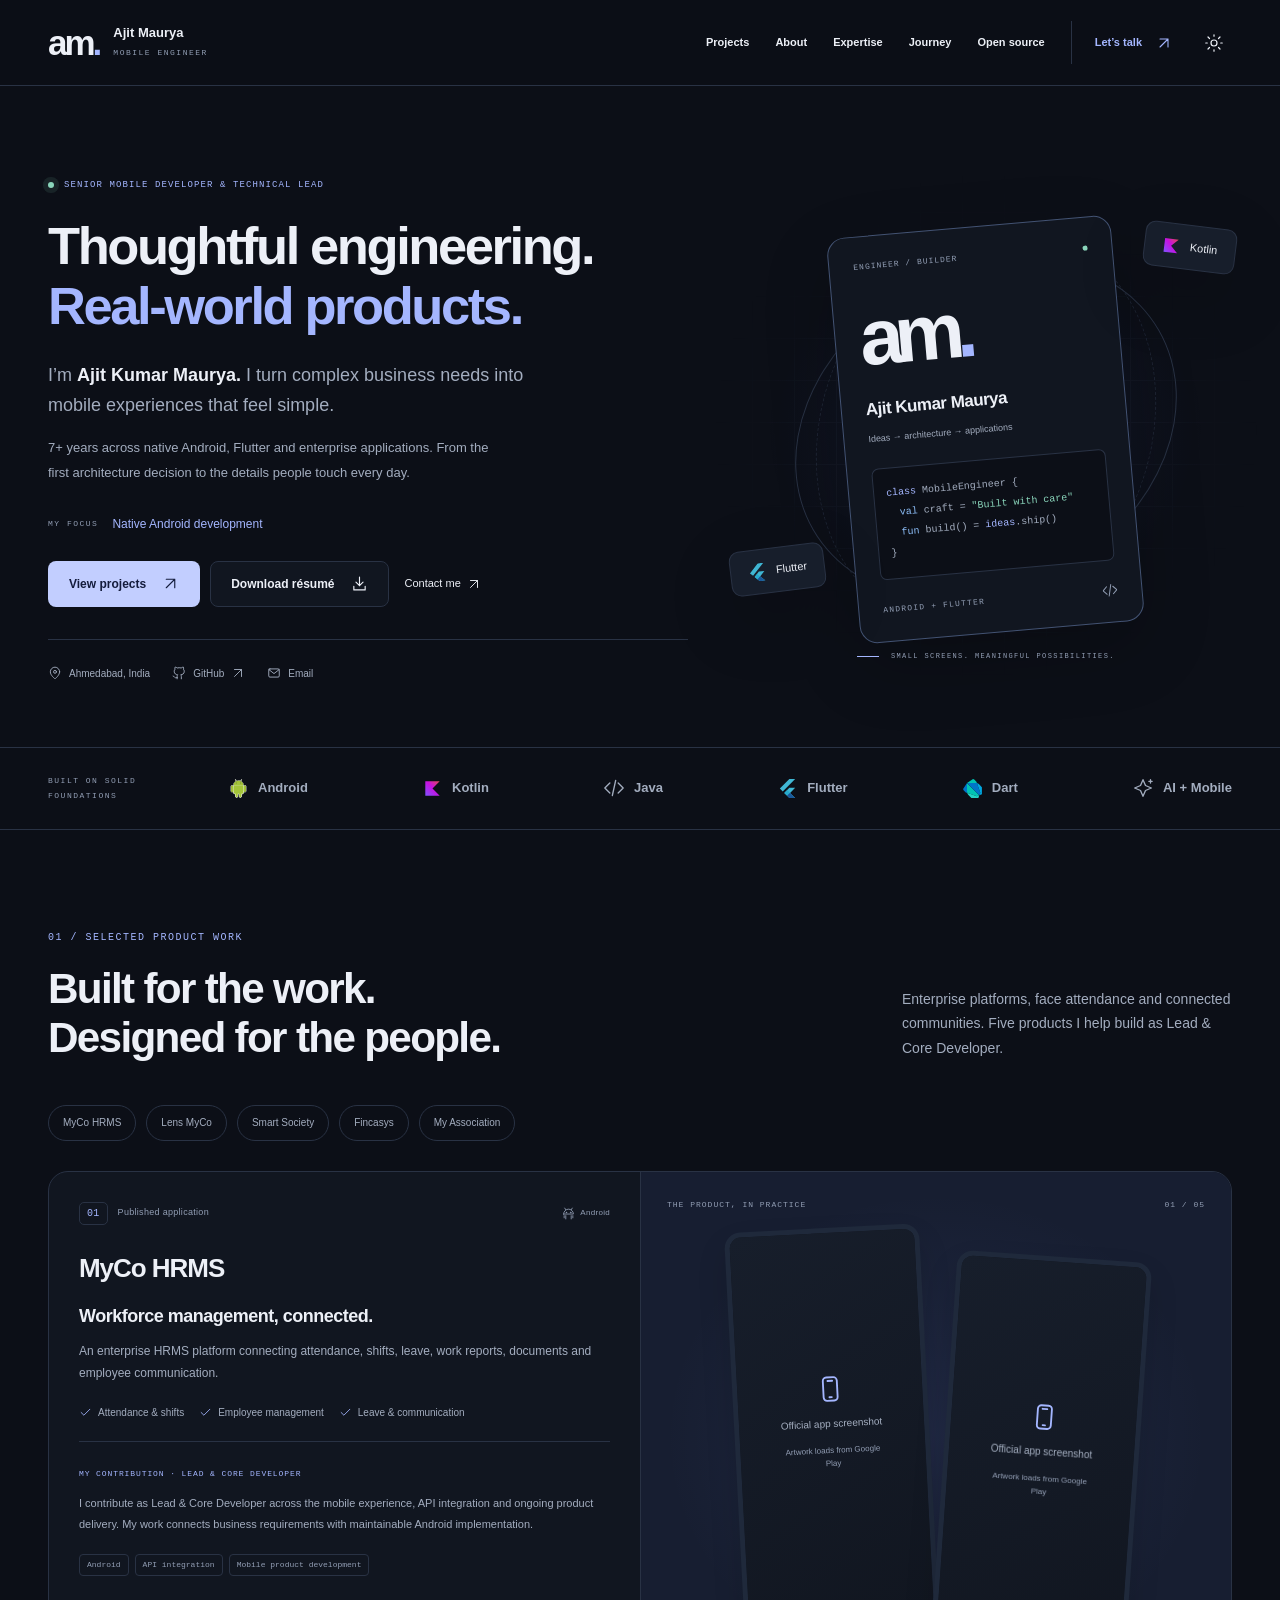
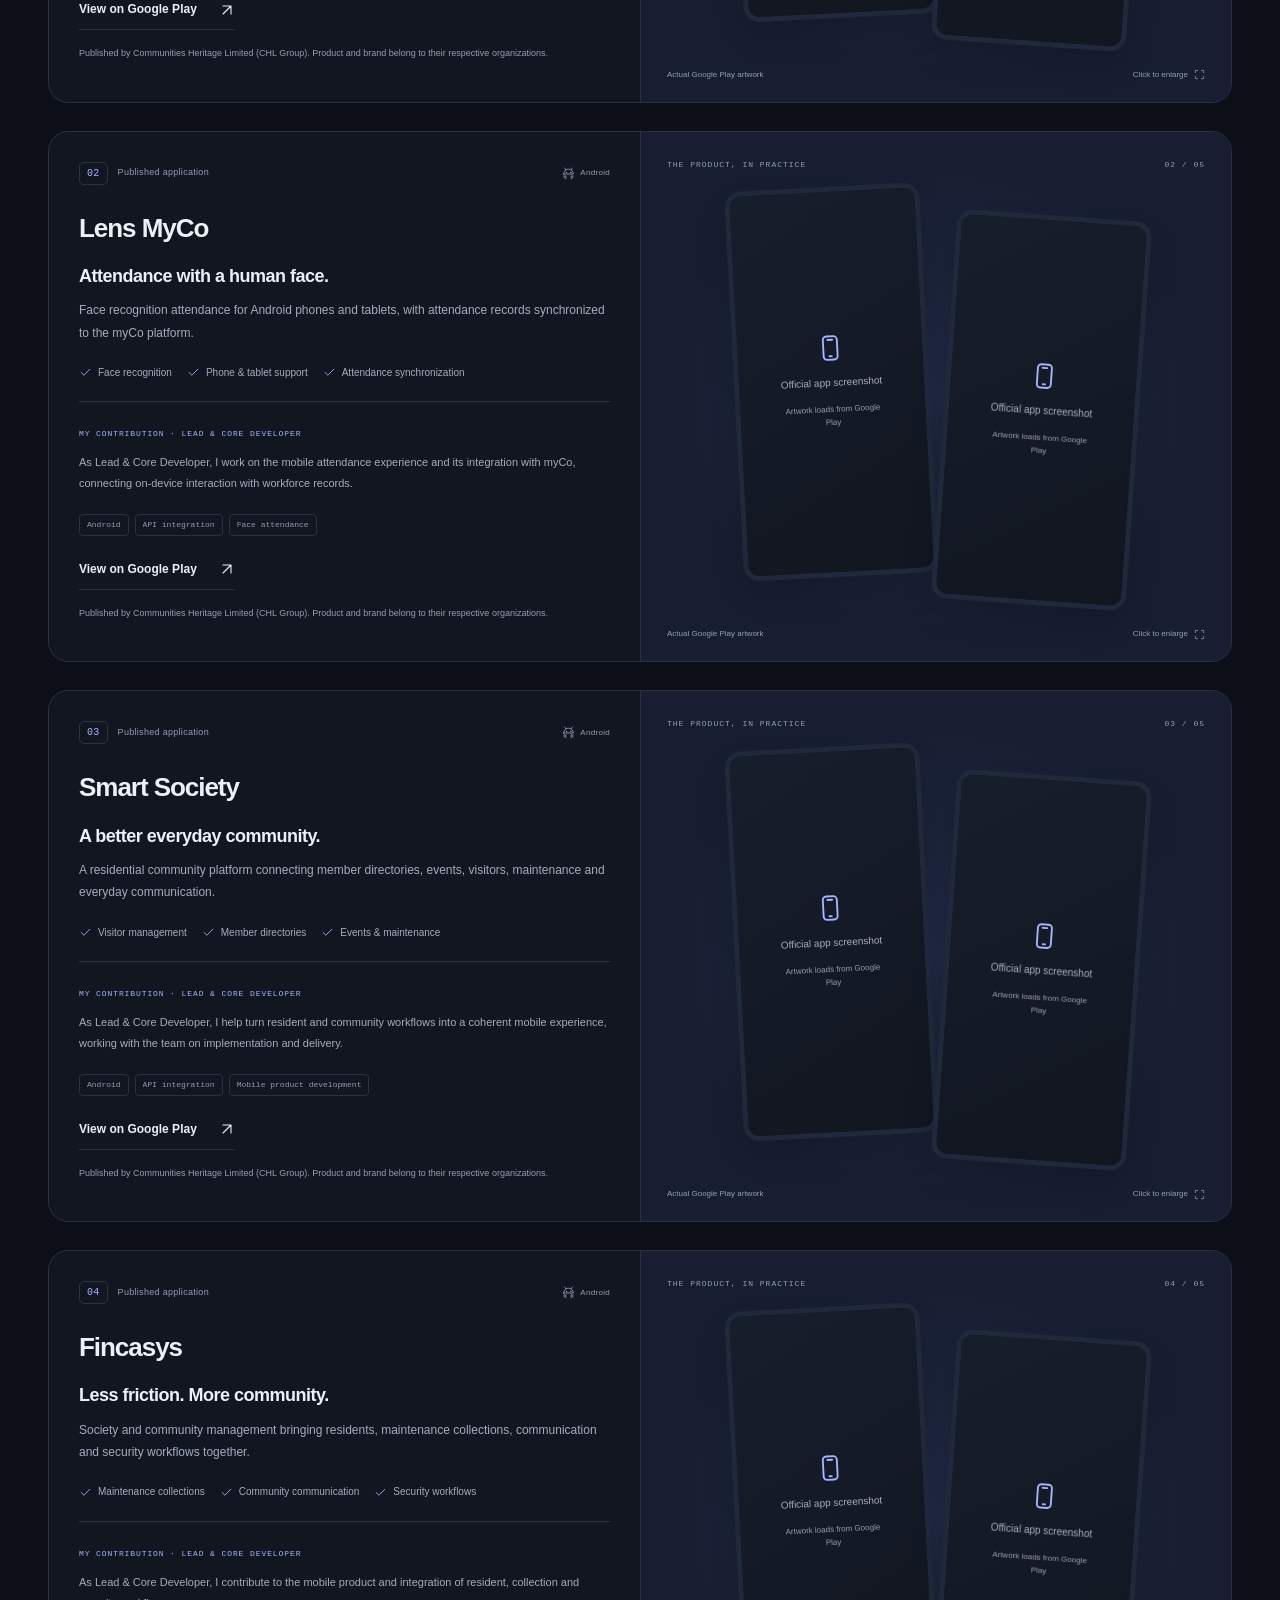
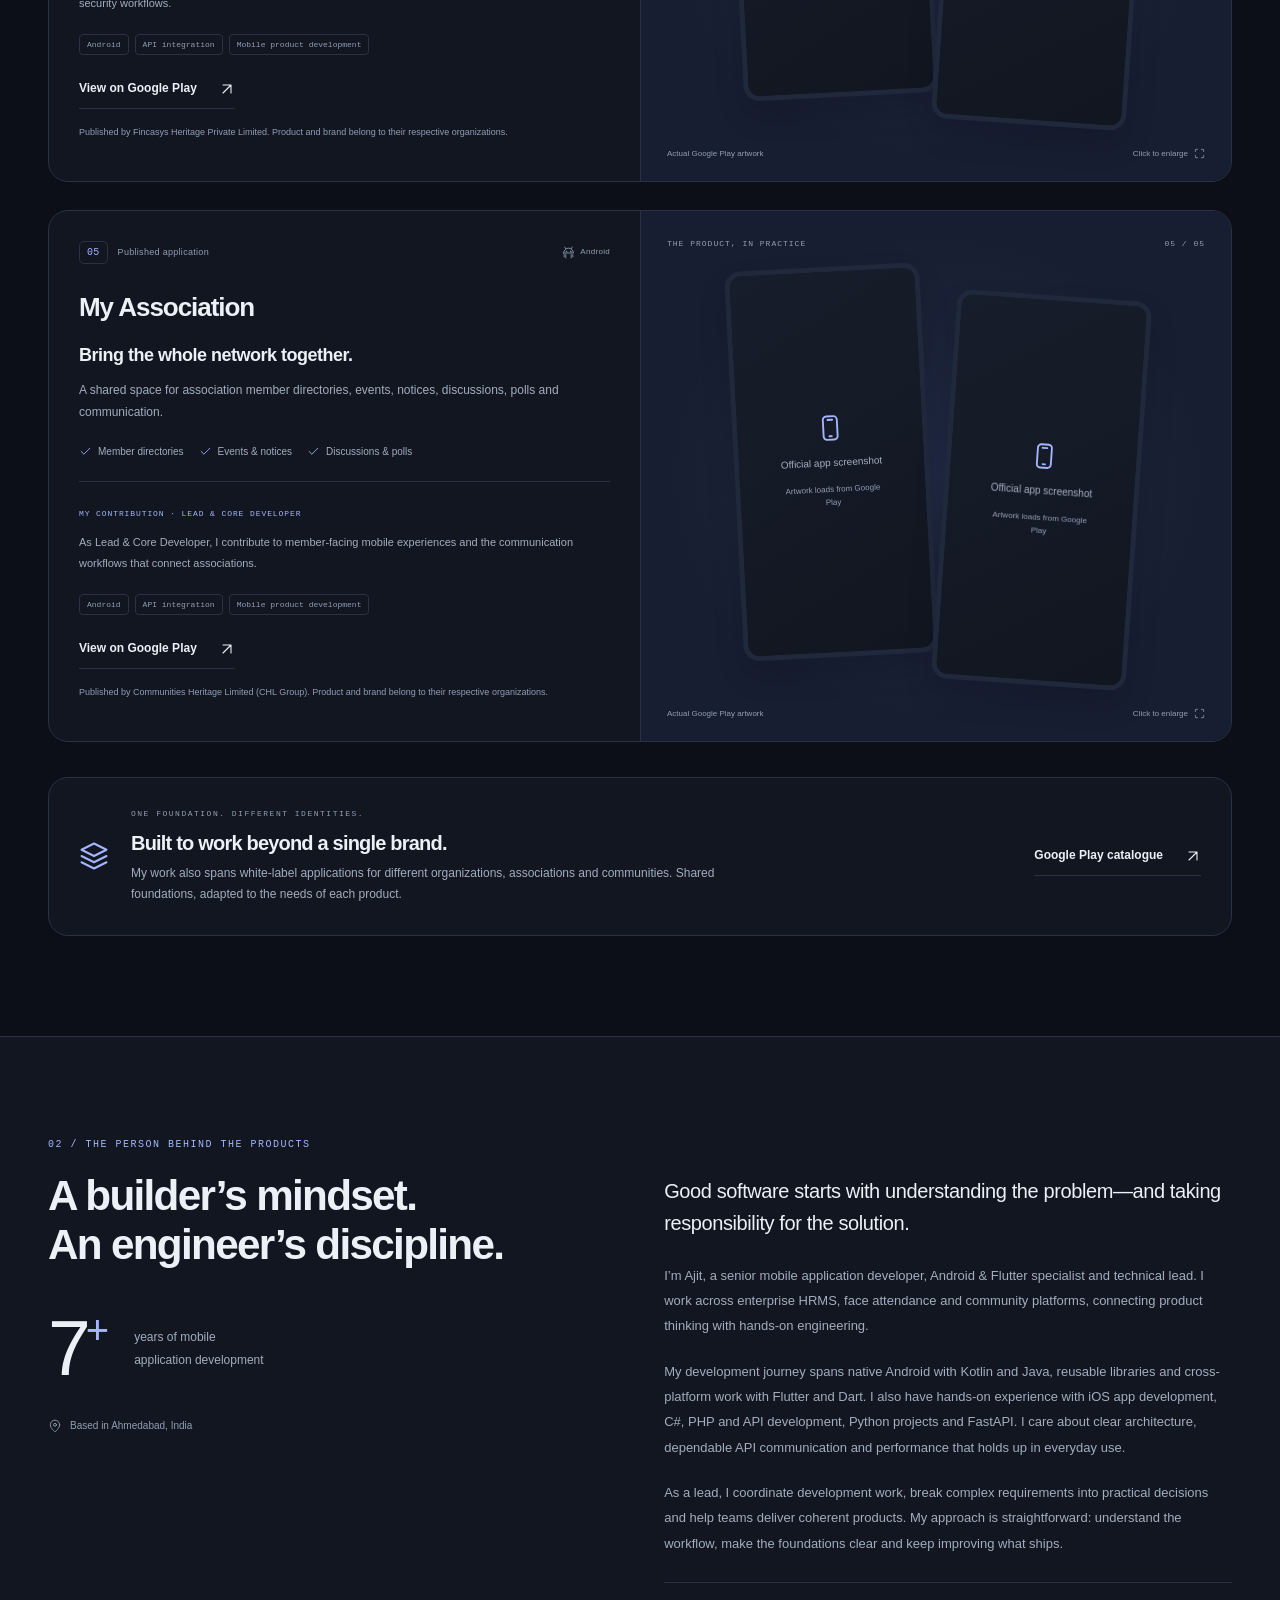
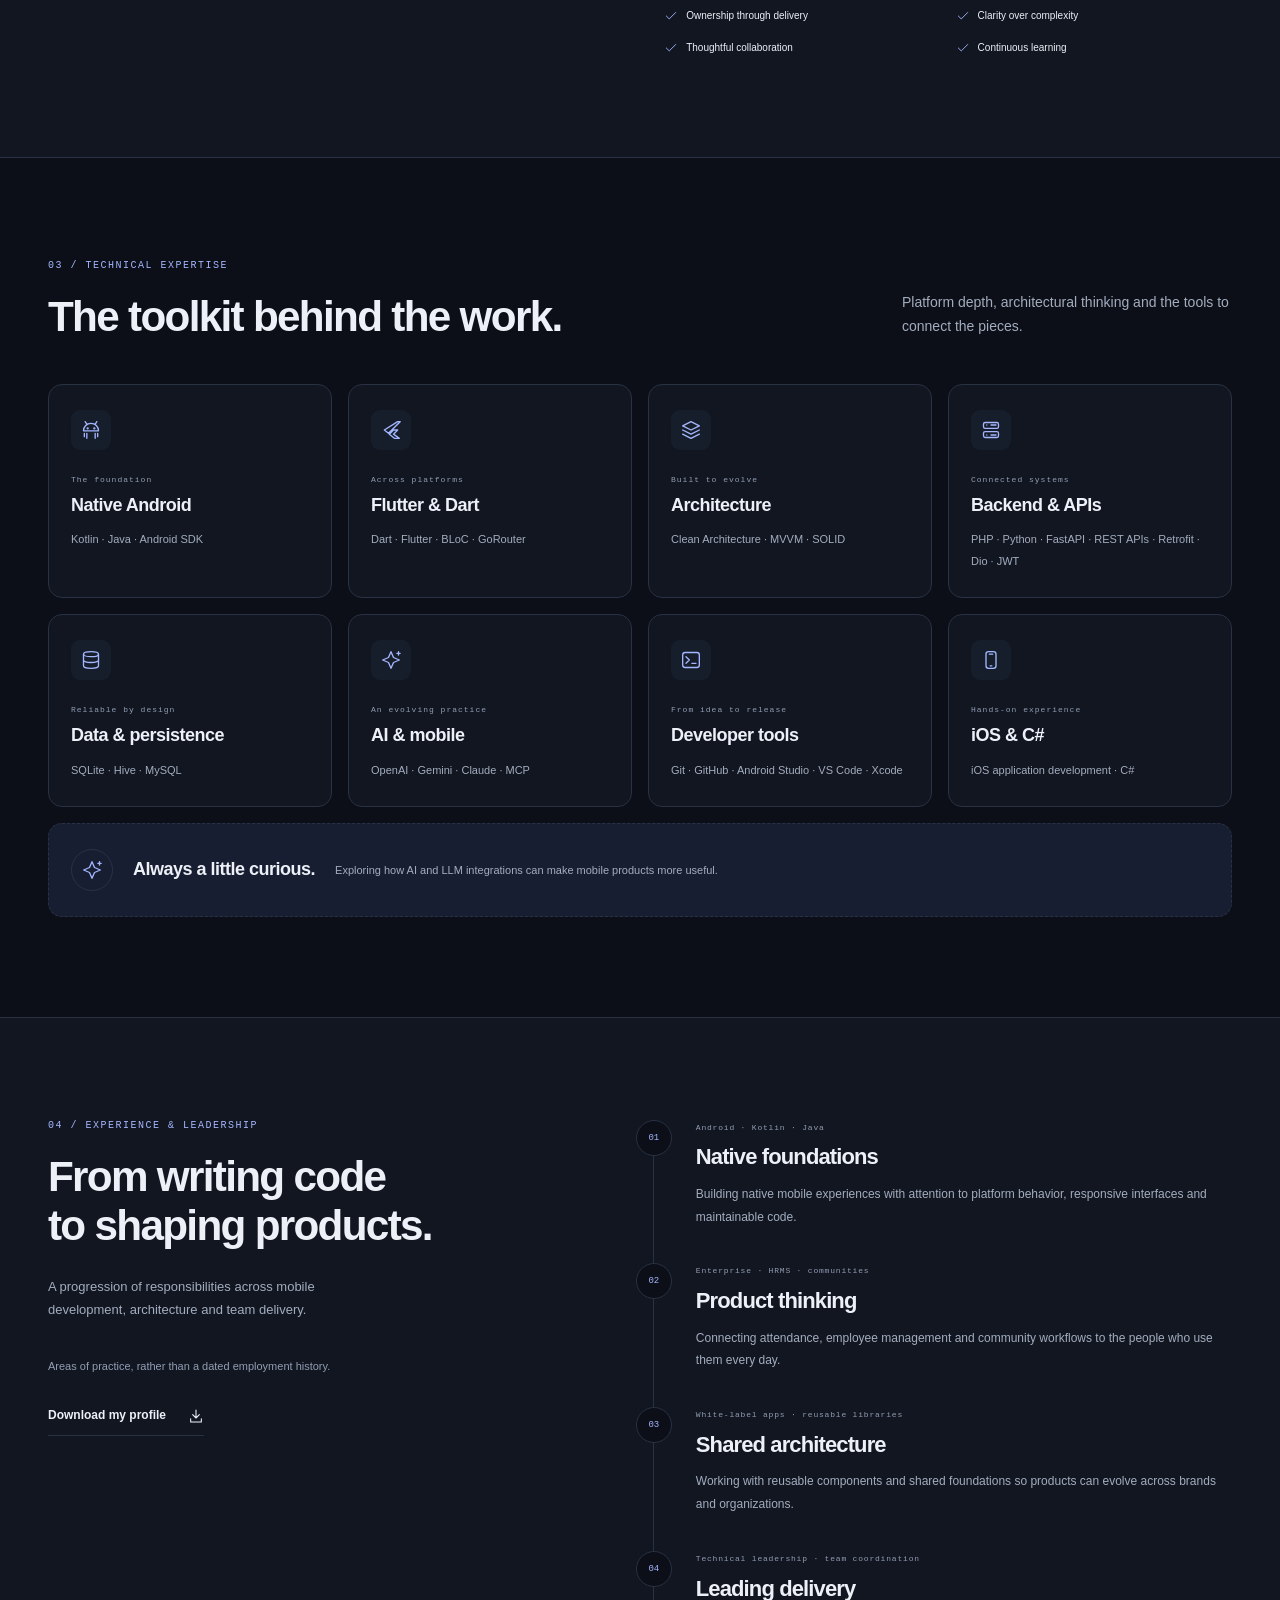
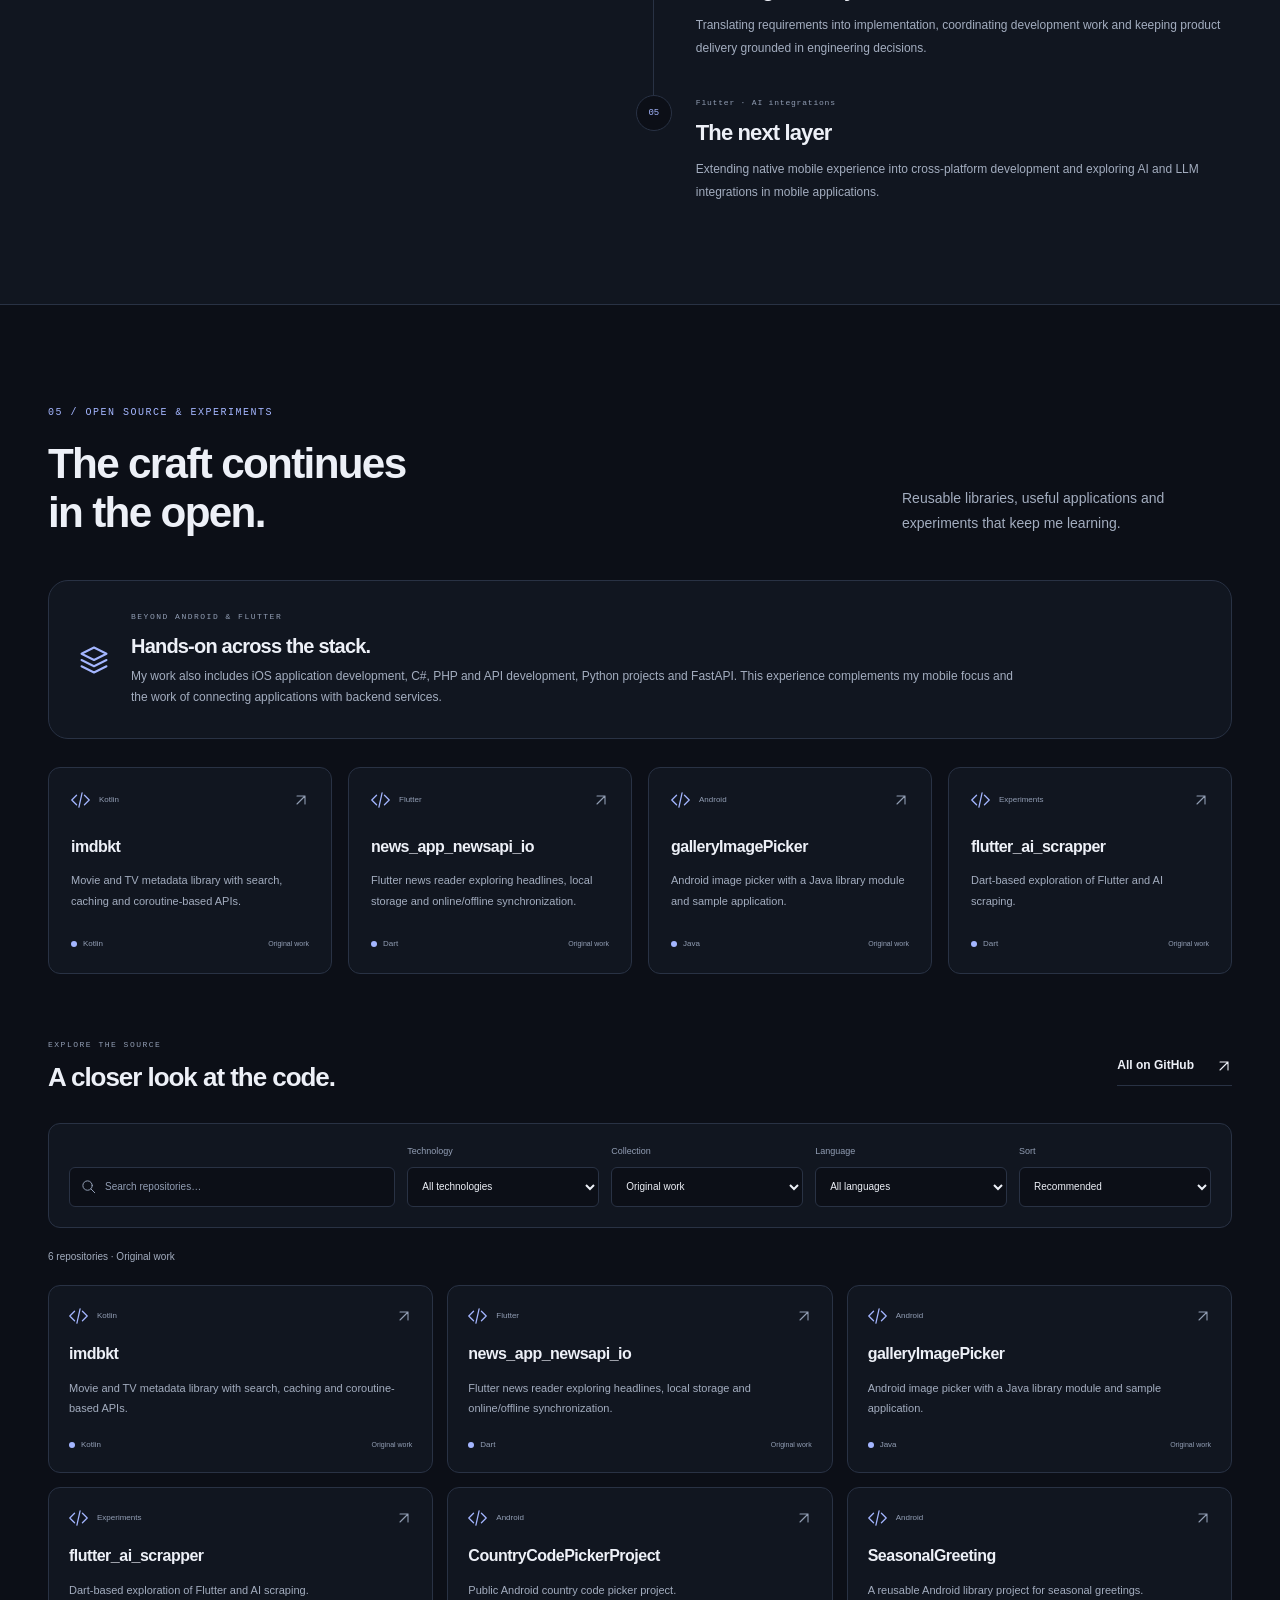
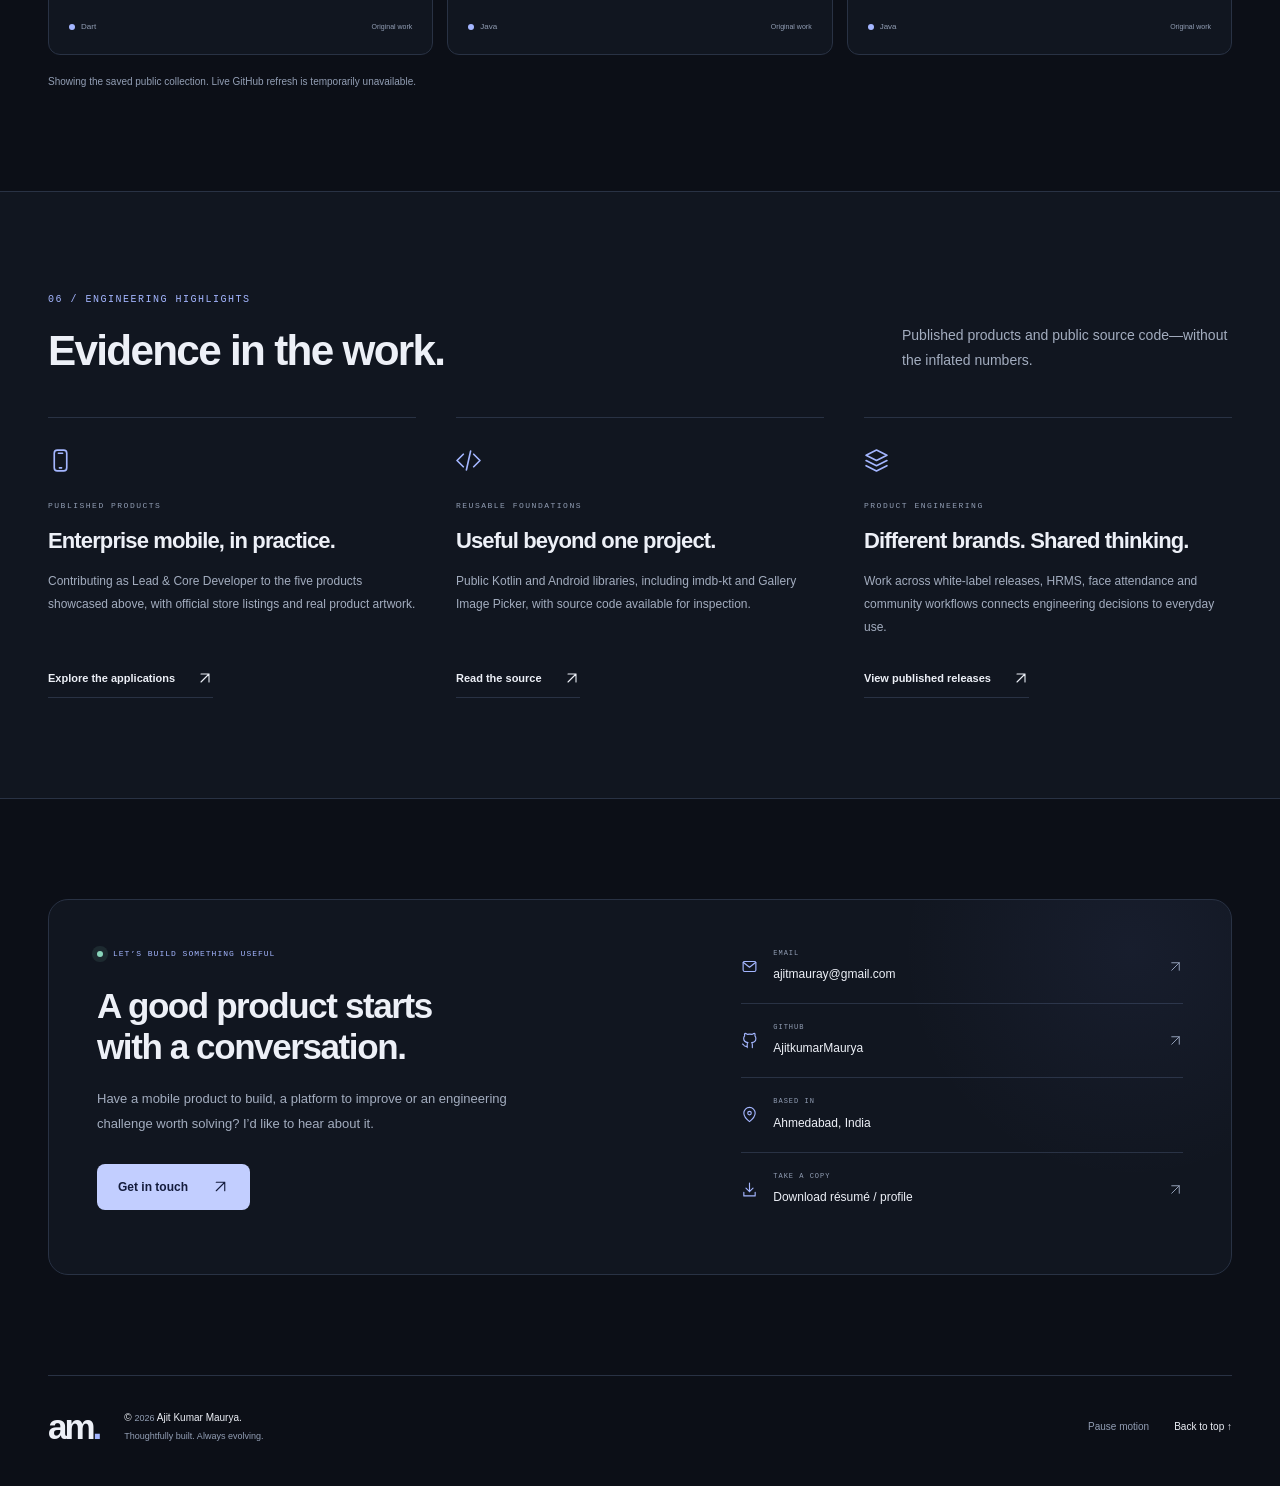
==== commit e423e09e: "Add hands-on iOS, C#, PHP, Python and FastAPI experience" ====
--- a/index.html
+++ b/index.html
@@ -8,7 +8,7 @@
 <meta property="og:type" content="website"><meta property="og:locale" content="en_IN"><meta property="og:url" content="https://ajitkumarmaurya.github.io/"><meta property="og:title" content="Ajit Kumar Maurya — Thoughtful engineering. Real-world products."><meta property="og:description" content="Senior mobile developer & technical lead. Android, Flutter, enterprise products and the craft behind them."><meta property="og:image" content="https://ajitkumarmaurya.github.io/assets/social-card.png"><meta property="og:image:width" content="1200"><meta property="og:image:height" content="630"><meta property="og:image:alt" content="Ajit Kumar Maurya — Senior Mobile Developer and Technical Lead"><meta name="twitter:card" content="summary_large_image">
 <link rel="icon" href="assets/favicon.svg" type="image/svg+xml"><link rel="stylesheet" href="assets/styles.css">
 <script>try{const t=localStorage.getItem('portfolio-theme');if(t==='light'||t==='dark')document.documentElement.dataset.theme=t}catch{}</script>
-<script type="application/ld+json">{"@context": "https://schema.org", "@type": "Person", "name": "Ajit Kumar Maurya", "url": "https://ajitkumarmaurya.github.io/", "jobTitle": "Senior Mobile Application Developer & Technical Lead", "email": "mailto:ajitmauray@gmail.com", "address": {"@type": "PostalAddress", "addressLocality": "Ahmedabad", "addressCountry": "IN"}, "sameAs": ["https://github.com/AjitkumarMaurya"], "knowsAbout": ["Android", "Kotlin", "Java", "Flutter", "Dart", "Mobile Application Development", "Technical Leadership"]}</script>
+<script type="application/ld+json">{"@context": "https://schema.org", "@type": "Person", "name": "Ajit Kumar Maurya", "url": "https://ajitkumarmaurya.github.io/", "jobTitle": "Senior Mobile Application Developer & Technical Lead", "email": "mailto:ajitmauray@gmail.com", "address": {"@type": "PostalAddress", "addressLocality": "Ahmedabad", "addressCountry": "IN"}, "sameAs": ["https://github.com/AjitkumarMaurya"], "knowsAbout": ["Android", "Kotlin", "Java", "Flutter", "Dart", "Mobile Application Development", "Technical Leadership", "C#", "iOS Application Development", "PHP", "API Development", "FastAPI", "Python"]}</script>
 <script src="assets/app.js" defer></script>
 <noscript><style>@media(max-width:650px){.navigation{flex-wrap:wrap;padding-block:14px}.nav-links{position:static;display:flex;flex-direction:row;flex-wrap:wrap;padding:0;border:0;background:none;box-shadow:none;order:3;width:100%;font-size:11px}.nav-links>a{padding:8px}.nav-actions{display:none}}</style></noscript>
 </head>
@@ -54,10 +54,10 @@
  <div class="stack"><span>Android</span><span>API integration</span><span>Mobile product development</span></div>
  <a class="text-link" href="https://play.google.com/store/apps/details?id=com.myassociation&amp;hl=en&amp;gl=IN" target="_blank" rel="noopener noreferrer">View on Google Play <svg class="icon" aria-hidden="true"><use href="assets/icons.svg#arrow"/></svg></a><p class="ownership">Published by Communities Heritage Limited (CHL Group). Product and brand belong to their respective organizations.</p></div>
  <div class="product-art"><div class="art-header"><span class="micro">THE PRODUCT, IN PRACTICE</span><span class="micro">05 / 05</span></div><div class="screenshots"><a class="screenshot" href="https://play-lh.googleusercontent.com/KQ3qz71cJBw5iklmnX-7WSSeDY5FIEXcixTI9wUgS4gxoHlzN7oLa_NY_szA6g2OYgHYM85oT9ke96QWXg3Y=w600-h1200" data-image="https://play-lh.googleusercontent.com/KQ3qz71cJBw5iklmnX-7WSSeDY5FIEXcixTI9wUgS4gxoHlzN7oLa_NY_szA6g2OYgHYM85oT9ke96QWXg3Y=w600-h1200" data-caption="My Association · Official Google Play screenshot 1"><span class="image-placeholder" aria-hidden="true"><svg class="icon" aria-hidden="true"><use href="assets/icons.svg#phone"/></svg><span>Official app screenshot</span><small>Artwork loads from Google Play</small></span><img src="https://play-lh.googleusercontent.com/KQ3qz71cJBw5iklmnX-7WSSeDY5FIEXcixTI9wUgS4gxoHlzN7oLa_NY_szA6g2OYgHYM85oT9ke96QWXg3Y=w600-h1200" alt="My Association official Google Play screenshot 1" width="360" height="720" loading="lazy" decoding="async" ></a><a class="screenshot" href="https://play-lh.googleusercontent.com/NQGPHJprj86sgfTk7a3NLyYSlvbOLuMe60JRHl2JRnf07z9Mn3SmjZHR68pUxyizx-qRYu2wRrcy1s-bwud1Cw=w600-h1200" data-image="https://play-lh.googleusercontent.com/NQGPHJprj86sgfTk7a3NLyYSlvbOLuMe60JRHl2JRnf07z9Mn3SmjZHR68pUxyizx-qRYu2wRrcy1s-bwud1Cw=w600-h1200" data-caption="My Association · Official Google Play screenshot 2"><span class="image-placeholder" aria-hidden="true"><svg class="icon" aria-hidden="true"><use href="assets/icons.svg#phone"/></svg><span>Official app screenshot</span><small>Artwork loads from Google Play</small></span><img src="https://play-lh.googleusercontent.com/NQGPHJprj86sgfTk7a3NLyYSlvbOLuMe60JRHl2JRnf07z9Mn3SmjZHR68pUxyizx-qRYu2wRrcy1s-bwud1Cw=w600-h1200" alt="My Association official Google Play screenshot 2" width="360" height="720" loading="lazy" decoding="async" ></a></div><p class="art-caption">Actual Google Play artwork <span>Click to enlarge <svg class="icon" aria-hidden="true"><use href="assets/icons.svg#expand"/></svg></span></p></div></article><div class="white-label" data-reveal><svg class="icon" aria-hidden="true"><use href="assets/icons.svg#layers"/></svg><div><p class="micro">ONE FOUNDATION. DIFFERENT IDENTITIES.</p><h3>Built to work beyond a single brand.</h3><p>My work also spans white-label applications for different organizations, associations and communities. Shared foundations, adapted to the needs of each product.</p></div><a class="text-link" href="https://play.google.com/store/apps/dev?id=6873193305307406392" target="_blank" rel="noopener noreferrer">Google Play catalogue <svg class="icon" aria-hidden="true"><use href="assets/icons.svg#arrow"/></svg></a></div></section>
-<section id="about" class="section about-section"><div class="wrap about-grid"><div><div class="section-heading"><div><p class="eyebrow">02 / THE PERSON BEHIND THE PRODUCTS</p><h2>A builder’s mindset.<br>An engineer’s discipline.</h2></div></div><div class="about-stat"><strong>7<span>+</span></strong><div>years of mobile<br>application development</div></div><p class="location"><svg class="icon" aria-hidden="true"><use href="assets/icons.svg#pin"/></svg> Based in Ahmedabad, India</p></div><div class="about-copy" data-reveal><p class="lead">Good software starts with understanding the problem—and taking responsibility for the solution.</p><p>I’m Ajit, a senior mobile application developer, Android & Flutter specialist and technical lead. I work across enterprise HRMS, face attendance and community platforms, connecting product thinking with hands-on engineering.</p><p>My development journey spans native Android with Kotlin and Java, reusable libraries and cross-platform work with Flutter and Dart. I care about clear architecture, dependable API communication and performance that holds up in everyday use.</p><p>As a lead, I coordinate development work, break complex requirements into practical decisions and help teams deliver coherent products. My approach is straightforward: understand the workflow, make the foundations clear and keep improving what ships.</p><div class="principles"><span><svg class="icon" aria-hidden="true"><use href="assets/icons.svg#check"/></svg>Ownership through delivery</span><span><svg class="icon" aria-hidden="true"><use href="assets/icons.svg#check"/></svg>Clarity over complexity</span><span><svg class="icon" aria-hidden="true"><use href="assets/icons.svg#check"/></svg>Thoughtful collaboration</span><span><svg class="icon" aria-hidden="true"><use href="assets/icons.svg#check"/></svg>Continuous learning</span></div></div></div></section>
-<section id="skills" class="section wrap"><div class="section-heading"><div><p class="eyebrow">03 / TECHNICAL EXPERTISE</p><h2>The toolkit behind the work.</h2></div><p>Platform depth, architectural thinking and the tools to connect the pieces.</p></div><div class="skills-grid"><article class="skill-card" data-reveal><div class="skill-icon"><svg class="icon" aria-hidden="true"><use href="assets/icons.svg#android"/></svg></div><p class="micro">The foundation</p><h3>Native Android</h3><p>Kotlin · Java · Android SDK</p></article><article class="skill-card" data-reveal><div class="skill-icon"><svg class="icon" aria-hidden="true"><use href="assets/icons.svg#flutter"/></svg></div><p class="micro">Across platforms</p><h3>Flutter & Dart</h3><p>Dart · Flutter · BLoC · GoRouter</p></article><article class="skill-card" data-reveal><div class="skill-icon"><svg class="icon" aria-hidden="true"><use href="assets/icons.svg#layers"/></svg></div><p class="micro">Built to evolve</p><h3>Architecture</h3><p>Clean Architecture · MVVM · SOLID</p></article><article class="skill-card" data-reveal><div class="skill-icon"><svg class="icon" aria-hidden="true"><use href="assets/icons.svg#server"/></svg></div><p class="micro">Connected systems</p><h3>APIs & integration</h3><p>REST APIs · Retrofit · Dio · JWT</p></article><article class="skill-card" data-reveal><div class="skill-icon"><svg class="icon" aria-hidden="true"><use href="assets/icons.svg#database"/></svg></div><p class="micro">Reliable by design</p><h3>Data & persistence</h3><p>SQLite · Hive · MySQL</p></article><article class="skill-card" data-reveal><div class="skill-icon"><svg class="icon" aria-hidden="true"><use href="assets/icons.svg#spark"/></svg></div><p class="micro">An evolving practice</p><h3>AI & mobile</h3><p>OpenAI · Gemini · Claude · MCP</p></article><article class="skill-card" data-reveal><div class="skill-icon"><svg class="icon" aria-hidden="true"><use href="assets/icons.svg#terminal"/></svg></div><p class="micro">From idea to release</p><h3>Developer tools</h3><p>Git · GitHub · Android Studio · VS Code · Xcode</p></article><div class="skill-note"><span class="small-orbit"><svg class="icon" aria-hidden="true"><use href="assets/icons.svg#spark"/></svg></span><h3>Always a little curious.</h3><p>Exploring how AI and LLM integrations can make mobile products more useful.</p></div></div></section>
+<section id="about" class="section about-section"><div class="wrap about-grid"><div><div class="section-heading"><div><p class="eyebrow">02 / THE PERSON BEHIND THE PRODUCTS</p><h2>A builder’s mindset.<br>An engineer’s discipline.</h2></div></div><div class="about-stat"><strong>7<span>+</span></strong><div>years of mobile<br>application development</div></div><p class="location"><svg class="icon" aria-hidden="true"><use href="assets/icons.svg#pin"/></svg> Based in Ahmedabad, India</p></div><div class="about-copy" data-reveal><p class="lead">Good software starts with understanding the problem—and taking responsibility for the solution.</p><p>I’m Ajit, a senior mobile application developer, Android & Flutter specialist and technical lead. I work across enterprise HRMS, face attendance and community platforms, connecting product thinking with hands-on engineering.</p><p>My development journey spans native Android with Kotlin and Java, reusable libraries and cross-platform work with Flutter and Dart. I also have hands-on experience with iOS app development, C#, PHP and API development, Python projects and FastAPI. I care about clear architecture, dependable API communication and performance that holds up in everyday use.</p><p>As a lead, I coordinate development work, break complex requirements into practical decisions and help teams deliver coherent products. My approach is straightforward: understand the workflow, make the foundations clear and keep improving what ships.</p><div class="principles"><span><svg class="icon" aria-hidden="true"><use href="assets/icons.svg#check"/></svg>Ownership through delivery</span><span><svg class="icon" aria-hidden="true"><use href="assets/icons.svg#check"/></svg>Clarity over complexity</span><span><svg class="icon" aria-hidden="true"><use href="assets/icons.svg#check"/></svg>Thoughtful collaboration</span><span><svg class="icon" aria-hidden="true"><use href="assets/icons.svg#check"/></svg>Continuous learning</span></div></div></div></section>
+<section id="skills" class="section wrap"><div class="section-heading"><div><p class="eyebrow">03 / TECHNICAL EXPERTISE</p><h2>The toolkit behind the work.</h2></div><p>Platform depth, architectural thinking and the tools to connect the pieces.</p></div><div class="skills-grid"><article class="skill-card" data-reveal><div class="skill-icon"><svg class="icon" aria-hidden="true"><use href="assets/icons.svg#android"/></svg></div><p class="micro">The foundation</p><h3>Native Android</h3><p>Kotlin · Java · Android SDK</p></article><article class="skill-card" data-reveal><div class="skill-icon"><svg class="icon" aria-hidden="true"><use href="assets/icons.svg#flutter"/></svg></div><p class="micro">Across platforms</p><h3>Flutter & Dart</h3><p>Dart · Flutter · BLoC · GoRouter</p></article><article class="skill-card" data-reveal><div class="skill-icon"><svg class="icon" aria-hidden="true"><use href="assets/icons.svg#layers"/></svg></div><p class="micro">Built to evolve</p><h3>Architecture</h3><p>Clean Architecture · MVVM · SOLID</p></article><article class="skill-card" data-reveal><div class="skill-icon"><svg class="icon" aria-hidden="true"><use href="assets/icons.svg#server"/></svg></div><p class="micro">Connected systems</p><h3>Backend & APIs</h3><p>PHP · Python · FastAPI · REST APIs · Retrofit · Dio · JWT</p></article><article class="skill-card" data-reveal><div class="skill-icon"><svg class="icon" aria-hidden="true"><use href="assets/icons.svg#database"/></svg></div><p class="micro">Reliable by design</p><h3>Data & persistence</h3><p>SQLite · Hive · MySQL</p></article><article class="skill-card" data-reveal><div class="skill-icon"><svg class="icon" aria-hidden="true"><use href="assets/icons.svg#spark"/></svg></div><p class="micro">An evolving practice</p><h3>AI & mobile</h3><p>OpenAI · Gemini · Claude · MCP</p></article><article class="skill-card" data-reveal><div class="skill-icon"><svg class="icon" aria-hidden="true"><use href="assets/icons.svg#terminal"/></svg></div><p class="micro">From idea to release</p><h3>Developer tools</h3><p>Git · GitHub · Android Studio · VS Code · Xcode</p></article><article class="skill-card" data-reveal><div class="skill-icon"><svg class="icon" aria-hidden="true"><use href="assets/icons.svg#phone"/></svg></div><p class="micro">Hands-on experience</p><h3>iOS & C#</h3><p>iOS application development · C#</p></article><div class="skill-note"><span class="small-orbit"><svg class="icon" aria-hidden="true"><use href="assets/icons.svg#spark"/></svg></span><h3>Always a little curious.</h3><p>Exploring how AI and LLM integrations can make mobile products more useful.</p></div></div></section>
 <section id="experience" class="section journey-section"><div class="wrap journey-grid"><div class="journey-heading"><div class="section-heading"><div><p class="eyebrow">04 / EXPERIENCE & LEADERSHIP</p><h2>From writing code<br>to shaping products.</h2></div></div><p>A progression of responsibilities across mobile development, architecture and team delivery.</p><p class="subtle-note">Areas of practice, rather than a dated employment history.</p><a class="text-link" href="assets/ajit-kumar-maurya-profile.pdf" download>Download my profile <svg class="icon" aria-hidden="true"><use href="assets/icons.svg#download"/></svg></a></div><div class="timeline"><article class="timeline-item" data-reveal><span class="timeline-number">01</span><div><p class="micro">Android · Kotlin · Java</p><h3>Native foundations</h3><p>Building native mobile experiences with attention to platform behavior, responsive interfaces and maintainable code.</p></div></article><article class="timeline-item" data-reveal><span class="timeline-number">02</span><div><p class="micro">Enterprise · HRMS · communities</p><h3>Product thinking</h3><p>Connecting attendance, employee management and community workflows to the people who use them every day.</p></div></article><article class="timeline-item" data-reveal><span class="timeline-number">03</span><div><p class="micro">White-label apps · reusable libraries</p><h3>Shared architecture</h3><p>Working with reusable components and shared foundations so products can evolve across brands and organizations.</p></div></article><article class="timeline-item" data-reveal><span class="timeline-number">04</span><div><p class="micro">Technical leadership · team coordination</p><h3>Leading delivery</h3><p>Translating requirements into implementation, coordinating development work and keeping product delivery grounded in engineering decisions.</p></div></article><article class="timeline-item" data-reveal><span class="timeline-number">05</span><div><p class="micro">Flutter · AI integrations</p><h3>The next layer</h3><p>Extending native mobile experience into cross-platform development and exploring AI and LLM integrations in mobile applications.</p></div></article></div></div></section>
-<section id="work" class="section wrap"><div class="section-heading"><div><p class="eyebrow">05 / OPEN SOURCE & EXPERIMENTS</p><h2>The craft continues<br>in the open.</h2></div><p>Reusable libraries, useful applications and experiments that keep me learning.</p></div><div class="featured-repos"><article class="repo-card"><div class="repo-top"><svg class="icon" aria-hidden="true"><use href="assets/icons.svg#code"/></svg><span>Kotlin</span><svg class="icon" aria-hidden="true"><use href="assets/icons.svg#arrow"/></svg></div><h3><a href="https://github.com/AjitkumarMaurya/imdbkt" target="_blank" rel="noopener noreferrer">imdbkt</a></h3><p>Movie and TV metadata library with search, caching and coroutine-based APIs.</p><div class="repo-meta"><span class="language-dot"></span>Kotlin<span>Original work</span></div></article><article class="repo-card"><div class="repo-top"><svg class="icon" aria-hidden="true"><use href="assets/icons.svg#code"/></svg><span>Flutter</span><svg class="icon" aria-hidden="true"><use href="assets/icons.svg#arrow"/></svg></div><h3><a href="https://github.com/AjitkumarMaurya/news_app_newsapi_io" target="_blank" rel="noopener noreferrer">news_app_newsapi_io</a></h3><p>Flutter news reader exploring headlines, local storage and online/offline synchronization.</p><div class="repo-meta"><span class="language-dot"></span>Dart<span>Original work</span></div></article><article class="repo-card"><div class="repo-top"><svg class="icon" aria-hidden="true"><use href="assets/icons.svg#code"/></svg><span>Android</span><svg class="icon" aria-hidden="true"><use href="assets/icons.svg#arrow"/></svg></div><h3><a href="https://github.com/AjitkumarMaurya/galleryImagePicker" target="_blank" rel="noopener noreferrer">galleryImagePicker</a></h3><p>Android image picker with a Java library module and sample application.</p><div class="repo-meta"><span class="language-dot"></span>Java<span>Original work</span></div></article><article class="repo-card"><div class="repo-top"><svg class="icon" aria-hidden="true"><use href="assets/icons.svg#code"/></svg><span>Experiments</span><svg class="icon" aria-hidden="true"><use href="assets/icons.svg#arrow"/></svg></div><h3><a href="https://github.com/AjitkumarMaurya/flutter_ai_scrapper" target="_blank" rel="noopener noreferrer">flutter_ai_scrapper</a></h3><p>Dart-based exploration of Flutter and AI scraping.</p><div class="repo-meta"><span class="language-dot"></span>Dart<span>Original work</span></div></article></div>
+<section id="work" class="section wrap"><div class="section-heading"><div><p class="eyebrow">05 / OPEN SOURCE & EXPERIMENTS</p><h2>The craft continues<br>in the open.</h2></div><p>Reusable libraries, useful applications and experiments that keep me learning.</p></div><article class="white-label hands-on-work" data-reveal><svg class="icon" aria-hidden="true"><use href="assets/icons.svg#layers"/></svg><div><p class="micro">BEYOND ANDROID & FLUTTER</p><h3>Hands-on across the stack.</h3><p>My work also includes iOS application development, C#, PHP and API development, Python projects and FastAPI. This experience complements my mobile focus and the work of connecting applications with backend services.</p></div></article><div class="featured-repos"><article class="repo-card"><div class="repo-top"><svg class="icon" aria-hidden="true"><use href="assets/icons.svg#code"/></svg><span>Kotlin</span><svg class="icon" aria-hidden="true"><use href="assets/icons.svg#arrow"/></svg></div><h3><a href="https://github.com/AjitkumarMaurya/imdbkt" target="_blank" rel="noopener noreferrer">imdbkt</a></h3><p>Movie and TV metadata library with search, caching and coroutine-based APIs.</p><div class="repo-meta"><span class="language-dot"></span>Kotlin<span>Original work</span></div></article><article class="repo-card"><div class="repo-top"><svg class="icon" aria-hidden="true"><use href="assets/icons.svg#code"/></svg><span>Flutter</span><svg class="icon" aria-hidden="true"><use href="assets/icons.svg#arrow"/></svg></div><h3><a href="https://github.com/AjitkumarMaurya/news_app_newsapi_io" target="_blank" rel="noopener noreferrer">news_app_newsapi_io</a></h3><p>Flutter news reader exploring headlines, local storage and online/offline synchronization.</p><div class="repo-meta"><span class="language-dot"></span>Dart<span>Original work</span></div></article><article class="repo-card"><div class="repo-top"><svg class="icon" aria-hidden="true"><use href="assets/icons.svg#code"/></svg><span>Android</span><svg class="icon" aria-hidden="true"><use href="assets/icons.svg#arrow"/></svg></div><h3><a href="https://github.com/AjitkumarMaurya/galleryImagePicker" target="_blank" rel="noopener noreferrer">galleryImagePicker</a></h3><p>Android image picker with a Java library module and sample application.</p><div class="repo-meta"><span class="language-dot"></span>Java<span>Original work</span></div></article><article class="repo-card"><div class="repo-top"><svg class="icon" aria-hidden="true"><use href="assets/icons.svg#code"/></svg><span>Experiments</span><svg class="icon" aria-hidden="true"><use href="assets/icons.svg#arrow"/></svg></div><h3><a href="https://github.com/AjitkumarMaurya/flutter_ai_scrapper" target="_blank" rel="noopener noreferrer">flutter_ai_scrapper</a></h3><p>Dart-based exploration of Flutter and AI scraping.</p><div class="repo-meta"><span class="language-dot"></span>Dart<span>Original work</span></div></article></div>
 <div id="repositories" class="repository-browser"><div class="browser-heading"><div><p class="micro">EXPLORE THE SOURCE</p><h3>A closer look at the code.</h3></div><a class="text-link" href="https://github.com/AjitkumarMaurya?tab=repositories" target="_blank" rel="noopener noreferrer">All on GitHub <svg class="icon" aria-hidden="true"><use href="assets/icons.svg#arrow"/></svg></a></div><div class="repo-controls" hidden><div class="search-field"><svg class="icon" aria-hidden="true"><use href="assets/icons.svg#search"/></svg><label class="sr-only" for="repo-search">Search repositories</label><input id="repo-search" type="search" placeholder="Search repositories…" autocomplete="off"></div><div><label for="repo-category">Technology</label><select id="repo-category"><option value="all">All technologies</option><option>Android</option><option>Flutter</option><option>Kotlin</option><option>Experiments</option></select></div><div><label for="repo-type">Collection</label><select id="repo-type"><option value="original">Original work</option><option value="all">Include forks</option><option value="fork">Forks only</option></select></div><div><label for="repo-language">Language</label><select id="repo-language"><option value="all">All languages</option></select></div><div><label for="repo-sort">Sort</label><select id="repo-sort"><option value="featured">Recommended</option><option value="updated">Recently updated</option><option value="name">Name A–Z</option></select></div></div><p id="repo-count" class="repo-count" role="status">Selected original work · 6 repositories</p><div id="repo-grid" class="repo-grid"><article class="repo-card"><div class="repo-top"><svg class="icon" aria-hidden="true"><use href="assets/icons.svg#code"/></svg><span>Kotlin</span><svg class="icon" aria-hidden="true"><use href="assets/icons.svg#arrow"/></svg></div><h3><a href="https://github.com/AjitkumarMaurya/imdbkt" target="_blank" rel="noopener noreferrer">imdbkt</a></h3><p>Movie and TV metadata library with search, caching and coroutine-based APIs.</p><div class="repo-meta"><span class="language-dot"></span>Kotlin<span>Original work</span></div></article><article class="repo-card"><div class="repo-top"><svg class="icon" aria-hidden="true"><use href="assets/icons.svg#code"/></svg><span>Flutter</span><svg class="icon" aria-hidden="true"><use href="assets/icons.svg#arrow"/></svg></div><h3><a href="https://github.com/AjitkumarMaurya/news_app_newsapi_io" target="_blank" rel="noopener noreferrer">news_app_newsapi_io</a></h3><p>Flutter news reader exploring headlines, local storage and online/offline synchronization.</p><div class="repo-meta"><span class="language-dot"></span>Dart<span>Original work</span></div></article><article class="repo-card"><div class="repo-top"><svg class="icon" aria-hidden="true"><use href="assets/icons.svg#code"/></svg><span>Android</span><svg class="icon" aria-hidden="true"><use href="assets/icons.svg#arrow"/></svg></div><h3><a href="https://github.com/AjitkumarMaurya/galleryImagePicker" target="_blank" rel="noopener noreferrer">galleryImagePicker</a></h3><p>Android image picker with a Java library module and sample application.</p><div class="repo-meta"><span class="language-dot"></span>Java<span>Original work</span></div></article><article class="repo-card"><div class="repo-top"><svg class="icon" aria-hidden="true"><use href="assets/icons.svg#code"/></svg><span>Experiments</span><svg class="icon" aria-hidden="true"><use href="assets/icons.svg#arrow"/></svg></div><h3><a href="https://github.com/AjitkumarMaurya/flutter_ai_scrapper" target="_blank" rel="noopener noreferrer">flutter_ai_scrapper</a></h3><p>Dart-based exploration of Flutter and AI scraping.</p><div class="repo-meta"><span class="language-dot"></span>Dart<span>Original work</span></div></article><article class="repo-card"><div class="repo-top"><svg class="icon" aria-hidden="true"><use href="assets/icons.svg#code"/></svg><span>Android</span><svg class="icon" aria-hidden="true"><use href="assets/icons.svg#arrow"/></svg></div><h3><a href="https://github.com/AjitkumarMaurya/CountryCodePickerProject" target="_blank" rel="noopener noreferrer">CountryCodePickerProject</a></h3><p>Public Android country code picker project.</p><div class="repo-meta"><span class="language-dot"></span>Java<span>Original work</span></div></article><article class="repo-card"><div class="repo-top"><svg class="icon" aria-hidden="true"><use href="assets/icons.svg#code"/></svg><span>Android</span><svg class="icon" aria-hidden="true"><use href="assets/icons.svg#arrow"/></svg></div><h3><a href="https://github.com/AjitkumarMaurya/SeasonalGreeting" target="_blank" rel="noopener noreferrer">SeasonalGreeting</a></h3><p>A reusable Android library project for seasonal greetings.</p><div class="repo-meta"><span class="language-dot"></span>Java<span>Original work</span></div></article></div><div class="empty-state" id="repo-empty" hidden><svg class="icon" aria-hidden="true"><use href="assets/icons.svg#search"/></svg><h4>No repositories found.</h4><p>Try another keyword or reset the filters.</p><button type="button" id="repo-reset" class="button secondary">Reset filters</button></div><p id="repo-refresh" class="subtle-note">Selected public work. Forks and the broader collection are available through the filters.</p><noscript><p>Selected work is available above. Enable JavaScript to search and filter the broader public collection.</p></noscript></div></section>
 <section id="highlights" class="section highlights-section"><div class="wrap"><div class="section-heading"><div><p class="eyebrow">06 / ENGINEERING HIGHLIGHTS</p><h2>Evidence in the work.</h2></div><p>Published products and public source code—without the inflated numbers.</p></div><div class="highlights-grid"><article data-reveal><svg class="icon" aria-hidden="true"><use href="assets/icons.svg#phone"/></svg><p class="micro">PUBLISHED PRODUCTS</p><h3>Enterprise mobile, in practice.</h3><p>Contributing as Lead & Core Developer to the five products showcased above, with official store listings and real product artwork.</p><a href="#apps" class="text-link">Explore the applications <svg class="icon" aria-hidden="true"><use href="assets/icons.svg#arrow"/></svg></a></article><article data-reveal><svg class="icon" aria-hidden="true"><use href="assets/icons.svg#code"/></svg><p class="micro">REUSABLE FOUNDATIONS</p><h3>Useful beyond one project.</h3><p>Public Kotlin and Android libraries, including imdb-kt and Gallery Image Picker, with source code available for inspection.</p><a href="#work" class="text-link">Read the source <svg class="icon" aria-hidden="true"><use href="assets/icons.svg#arrow"/></svg></a></article><article data-reveal><svg class="icon" aria-hidden="true"><use href="assets/icons.svg#layers"/></svg><p class="micro">PRODUCT ENGINEERING</p><h3>Different brands. Shared thinking.</h3><p>Work across white-label releases, HRMS, face attendance and community workflows connects engineering decisions to everyday use.</p><a href="https://play.google.com/store/apps/dev?id=6873193305307406392" target="_blank" rel="noopener noreferrer" class="text-link">View published releases <svg class="icon" aria-hidden="true"><use href="assets/icons.svg#arrow"/></svg></a></article></div></div></section>
 <section id="contact" class="section wrap"><div class="contact-card" data-reveal><div><p class="eyebrow"><span class="status-dot"></span> LET’S BUILD SOMETHING USEFUL</p><h2>A good product starts<br>with a conversation.</h2><p>Have a mobile product to build, a platform to improve or an engineering challenge worth solving? I’d like to hear about it.</p><a class="button primary" href="mailto:ajitmauray@gmail.com">Get in touch <svg class="icon" aria-hidden="true"><use href="assets/icons.svg#arrow"/></svg></a></div><div class="contact-details"><a href="mailto:ajitmauray@gmail.com"><svg class="icon" aria-hidden="true"><use href="assets/icons.svg#mail"/></svg><span><small>EMAIL</small>ajitmauray@gmail.com</span><svg class="icon" aria-hidden="true"><use href="assets/icons.svg#arrow"/></svg></a><a href="https://github.com/AjitkumarMaurya" target="_blank" rel="noopener noreferrer"><svg class="icon" aria-hidden="true"><use href="assets/icons.svg#github"/></svg><span><small>GITHUB</small>AjitkumarMaurya</span><svg class="icon" aria-hidden="true"><use href="assets/icons.svg#arrow"/></svg></a><div><svg class="icon" aria-hidden="true"><use href="assets/icons.svg#pin"/></svg><span><small>BASED IN</small>Ahmedabad, India</span></div><a href="assets/ajit-kumar-maurya-profile.pdf" download><svg class="icon" aria-hidden="true"><use href="assets/icons.svg#download"/></svg><span><small>TAKE A COPY</small>Download résumé / profile</span><svg class="icon" aria-hidden="true"><use href="assets/icons.svg#arrow"/></svg></a></div></div></section>
--- a/assets/styles.css
+++ b/assets/styles.css
@@ -28,3 +28,6 @@
 /* Keep decorative orbital lines inside narrow-phone illustration bounds. */
 @media(max-width:370px){.hero-visual{overflow:clip}}
 @media(max-width:650px){.hero-visual{overflow:clip}}
+/* Additional hands-on experience, using the existing skills and work components. */
+.skills-grid>.skill-note{grid-column:1/-1;display:grid;grid-template-columns:42px auto 1fr;gap:20px;align-items:center}.skills-grid>.skill-note .small-orbit,.skills-grid>.skill-note h3{margin:0}.hands-on-work{margin-top:0;margin-bottom:28px}.hands-on-work p:last-child{max-width:900px}
+@media(max-width:650px){.skills-grid>.skill-note{grid-template-columns:34px 1fr;gap:12px 16px}.skills-grid>.skill-note p{grid-column:2}}
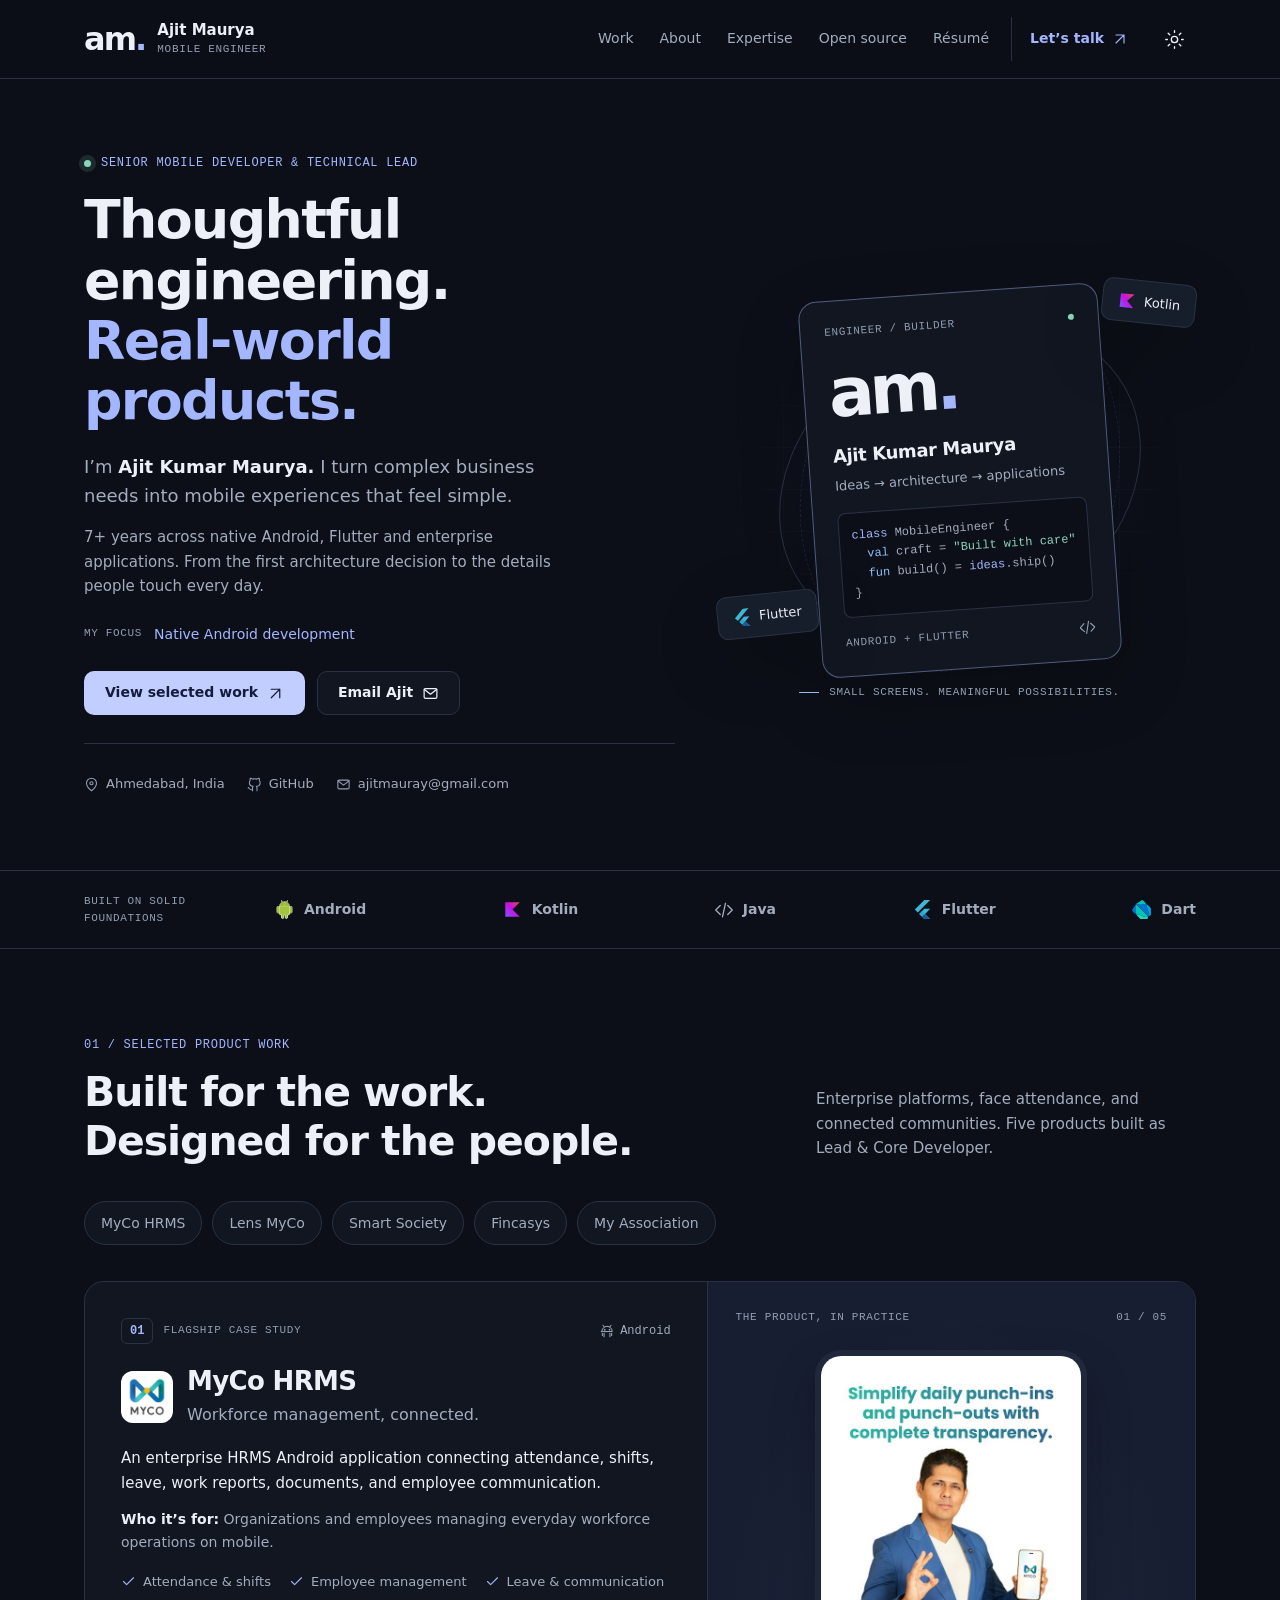
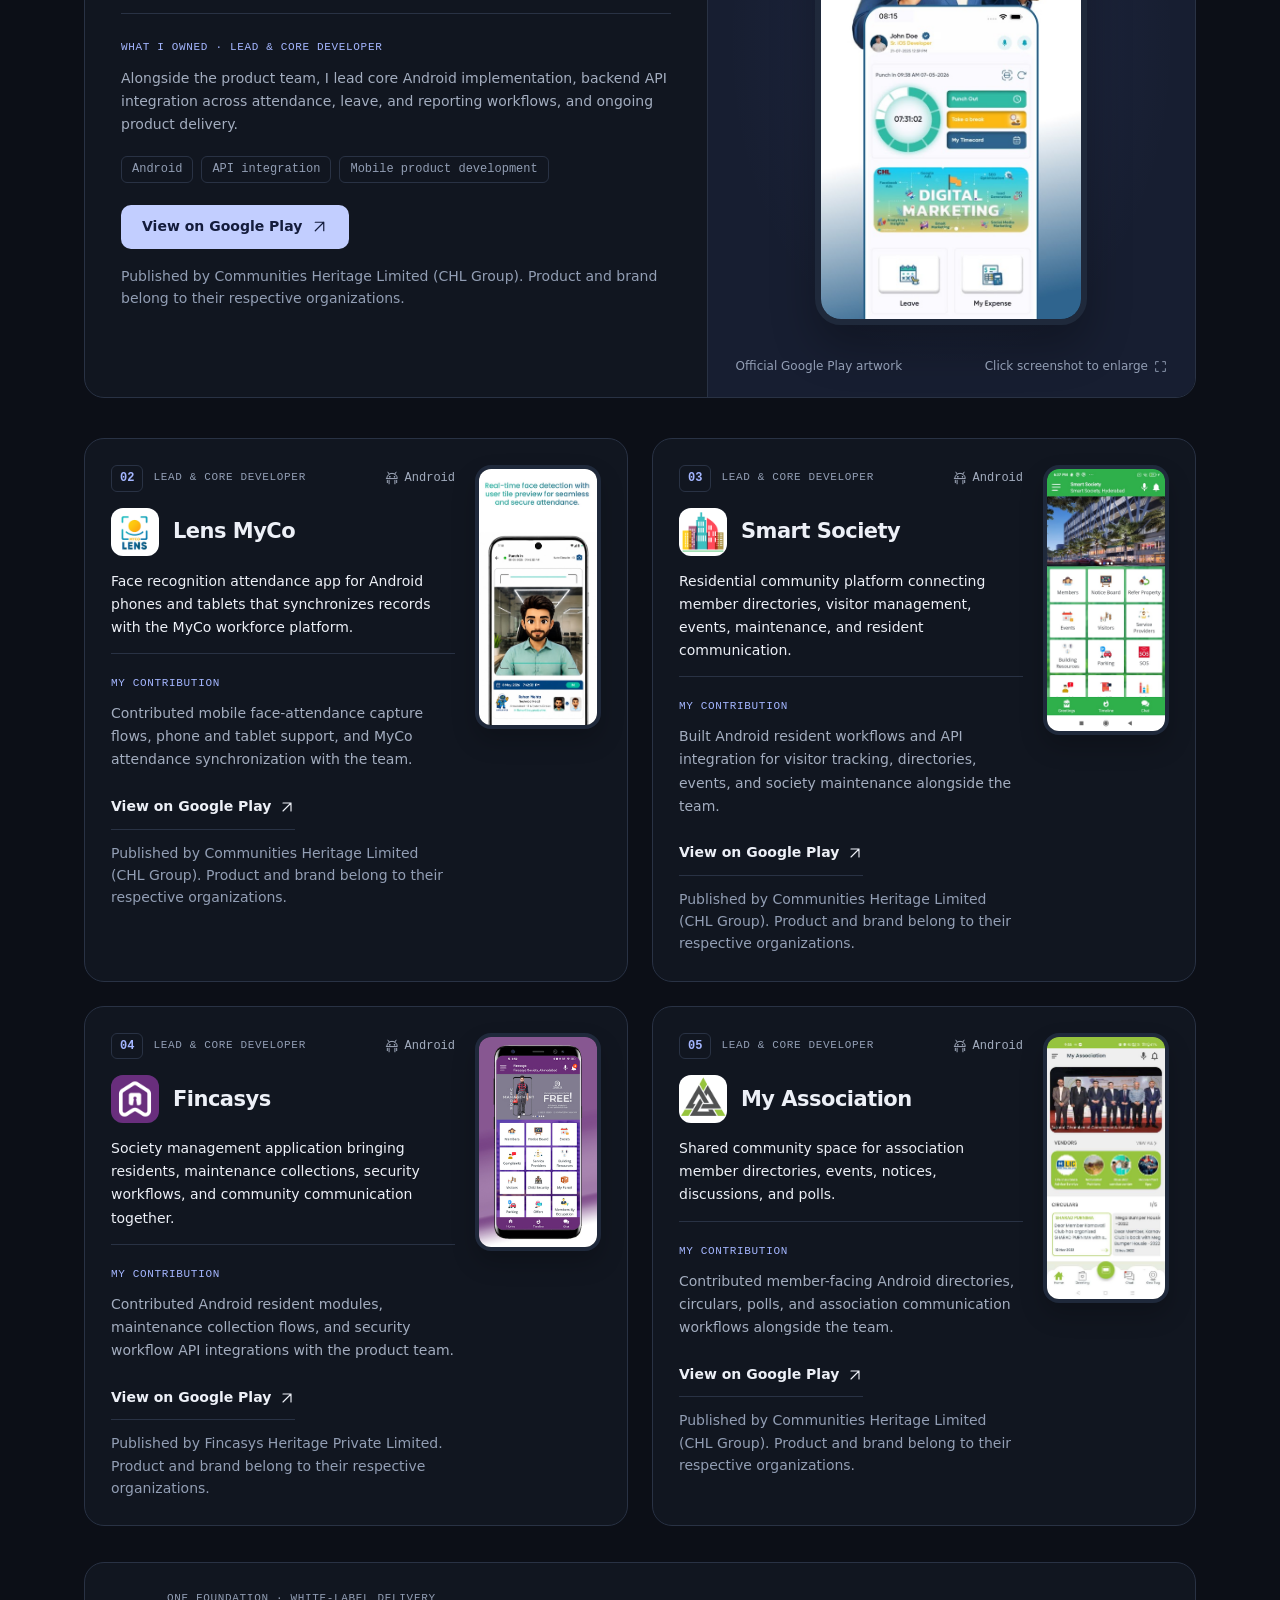
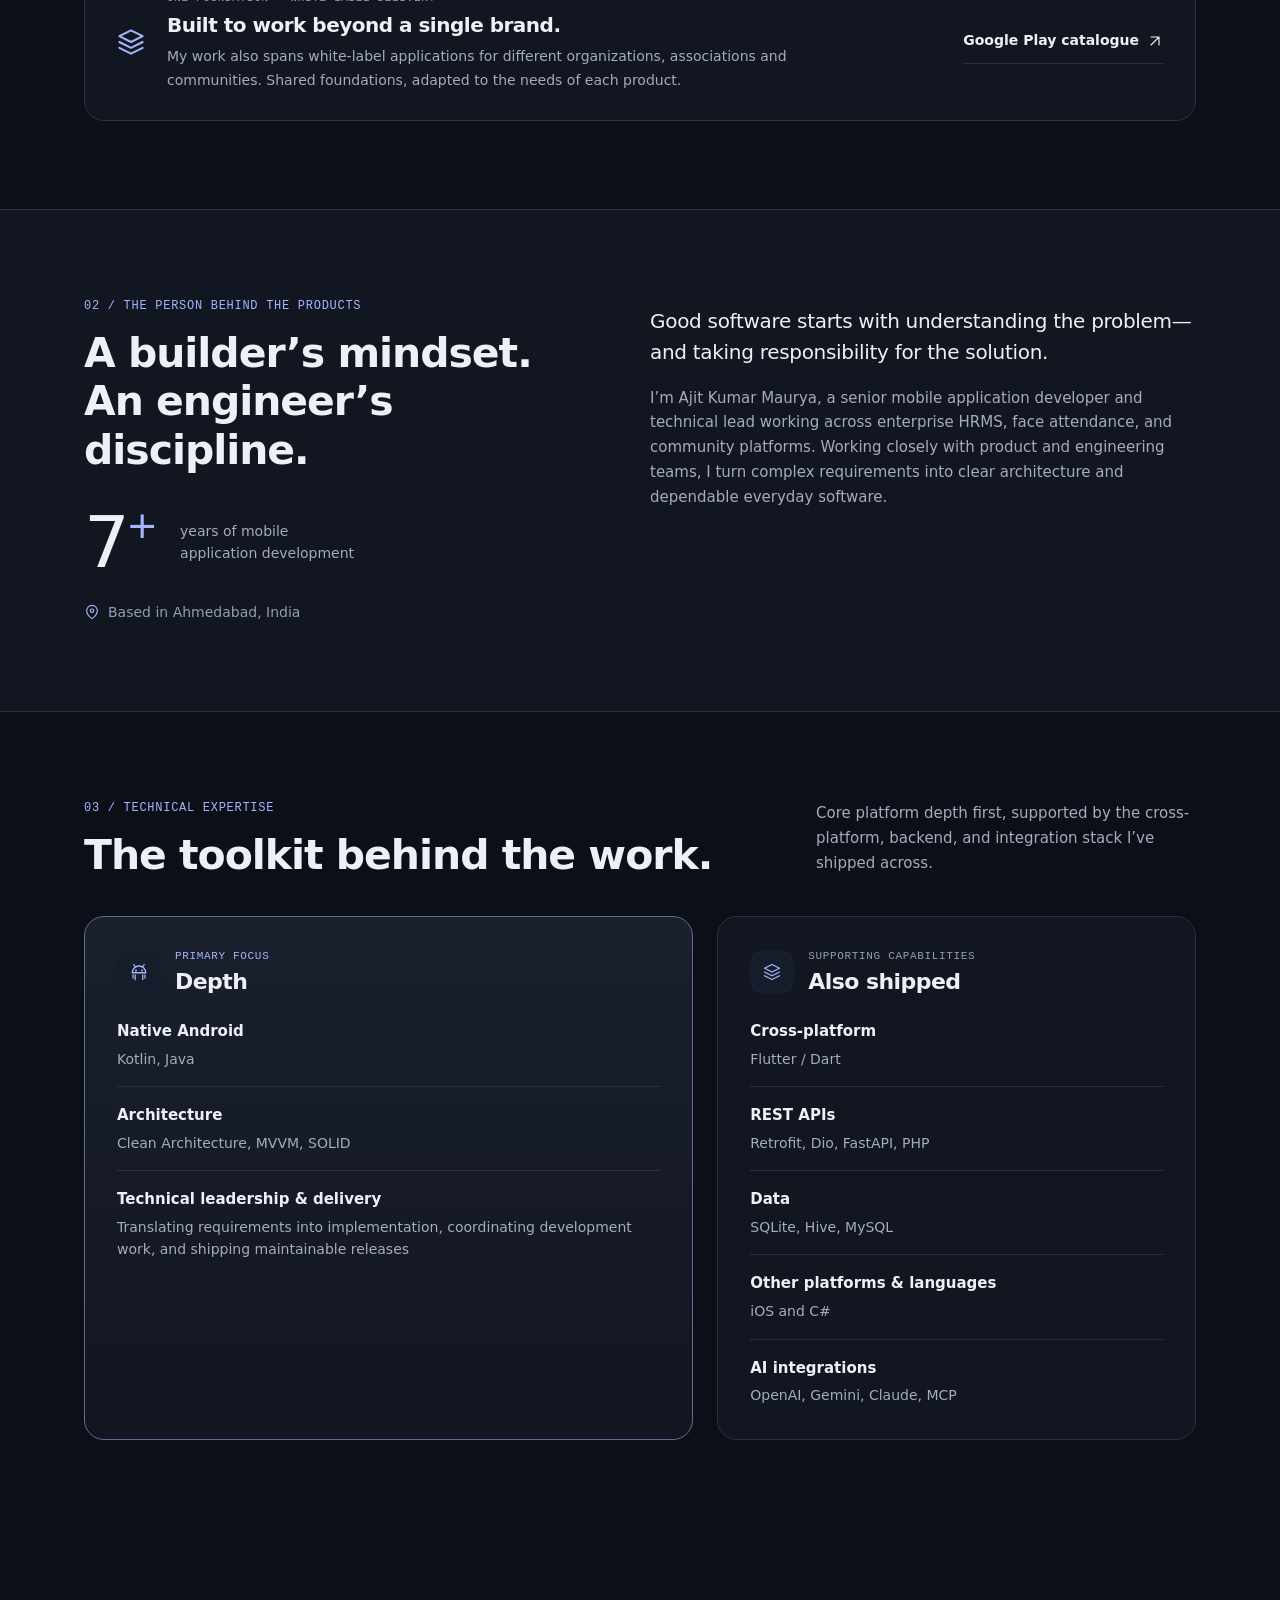
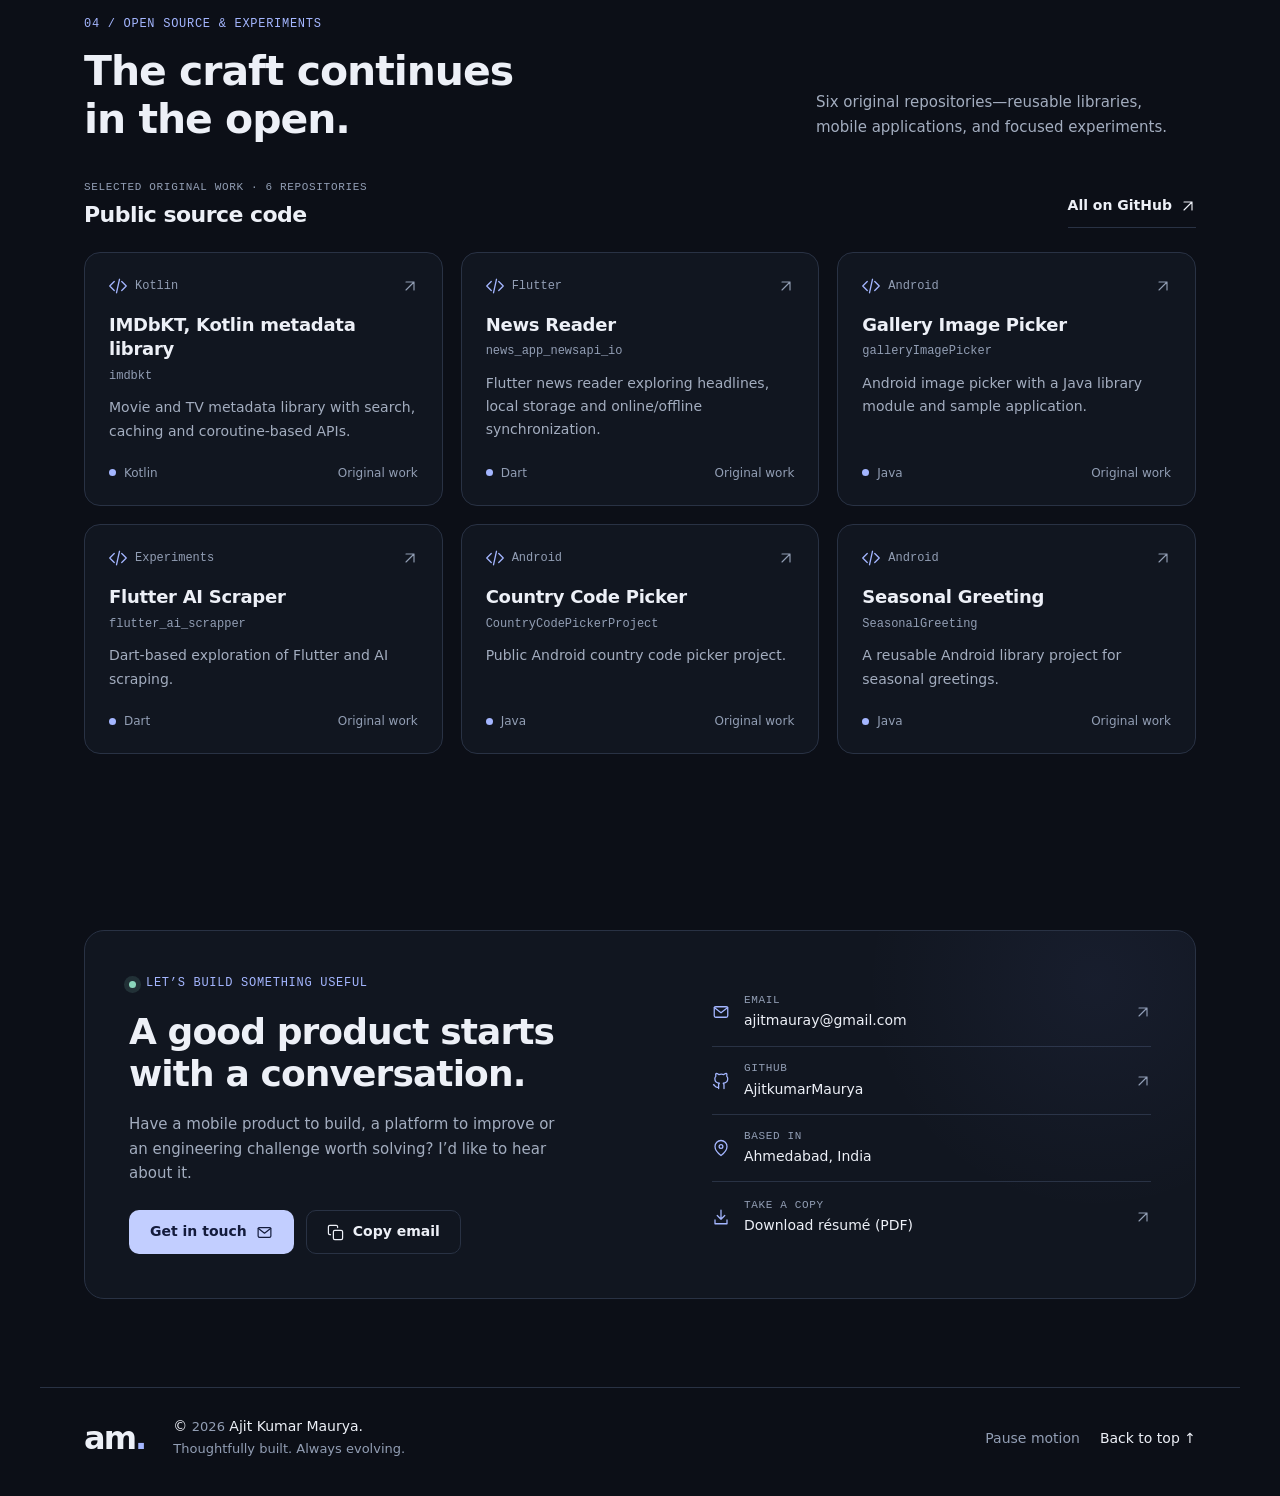
==== commit b535ee98: "Improve portfolio readability, information architecture, and local artwork" ====
--- a/index.html
+++ b/index.html
@@ -1,66 +1,563 @@
 <!doctype html>
 <html lang="en" data-theme="dark">
 <head>
-<meta charset="utf-8"><meta name="viewport" content="width=device-width, initial-scale=1">
-<title>Ajit Kumar Maurya — Senior Mobile Developer & Technical Lead</title>
-<meta name="description" content="Ajit Kumar Maurya is a senior mobile application developer and technical lead in Ahmedabad, India. 7+ years building Android, Flutter and enterprise mobile products.">
-<meta name="theme-color" content="#0c0f17"><link rel="canonical" href="https://ajitkumarmaurya.github.io/">
-<meta property="og:type" content="website"><meta property="og:locale" content="en_IN"><meta property="og:url" content="https://ajitkumarmaurya.github.io/"><meta property="og:title" content="Ajit Kumar Maurya — Thoughtful engineering. Real-world products."><meta property="og:description" content="Senior mobile developer & technical lead. Android, Flutter, enterprise products and the craft behind them."><meta property="og:image" content="https://ajitkumarmaurya.github.io/assets/social-card.png"><meta property="og:image:width" content="1200"><meta property="og:image:height" content="630"><meta property="og:image:alt" content="Ajit Kumar Maurya — Senior Mobile Developer and Technical Lead"><meta name="twitter:card" content="summary_large_image">
-<link rel="icon" href="assets/favicon.svg" type="image/svg+xml"><link rel="stylesheet" href="assets/styles.css">
-<script>try{const t=localStorage.getItem('portfolio-theme');if(t==='light'||t==='dark')document.documentElement.dataset.theme=t}catch{}</script>
-<script type="application/ld+json">{"@context": "https://schema.org", "@type": "Person", "name": "Ajit Kumar Maurya", "url": "https://ajitkumarmaurya.github.io/", "jobTitle": "Senior Mobile Application Developer & Technical Lead", "email": "mailto:ajitmauray@gmail.com", "address": {"@type": "PostalAddress", "addressLocality": "Ahmedabad", "addressCountry": "IN"}, "sameAs": ["https://github.com/AjitkumarMaurya"], "knowsAbout": ["Android", "Kotlin", "Java", "Flutter", "Dart", "Mobile Application Development", "Technical Leadership", "C#", "iOS Application Development", "PHP", "API Development", "FastAPI", "Python"]}</script>
-<script src="assets/app.js" defer></script>
-<noscript><style>@media(max-width:650px){.navigation{flex-wrap:wrap;padding-block:14px}.nav-links{position:static;display:flex;flex-direction:row;flex-wrap:wrap;padding:0;border:0;background:none;box-shadow:none;order:3;width:100%;font-size:11px}.nav-links>a{padding:8px}.nav-actions{display:none}}</style></noscript>
+  <meta charset="utf-8">
+  <meta name="viewport" content="width=device-width, initial-scale=1">
+  <title>Ajit Kumar Maurya — Senior Mobile Developer &amp; Technical Lead</title>
+  <meta name="description" content="Ajit Kumar Maurya is a senior mobile application developer and technical lead in Ahmedabad, India. 7+ years building Android, Flutter and enterprise mobile products.">
+  <meta name="theme-color" content="#0c0f17">
+  <link rel="canonical" href="https://ajitkumarmaurya.github.io/">
+  <meta property="og:type" content="website">
+  <meta property="og:locale" content="en_IN">
+  <meta property="og:url" content="https://ajitkumarmaurya.github.io/">
+  <meta property="og:title" content="Ajit Kumar Maurya — Thoughtful engineering. Real-world products.">
+  <meta property="og:description" content="Senior mobile developer &amp; technical lead. Android, Flutter, enterprise products and the craft behind them.">
+  <meta property="og:image" content="https://ajitkumarmaurya.github.io/assets/social-card.png">
+  <meta property="og:image:width" content="1200">
+  <meta property="og:image:height" content="630">
+  <meta property="og:image:alt" content="Ajit Kumar Maurya — Senior Mobile Developer and Technical Lead">
+  <meta name="twitter:card" content="summary_large_image">
+  <link rel="icon" href="assets/favicon.svg" type="image/svg+xml">
+  <link rel="stylesheet" href="assets/styles.css">
+  <script>try{const t=localStorage.getItem('portfolio-theme');if(t==='light'||t==='dark')document.documentElement.dataset.theme=t}catch{}</script>
+  <script type="application/ld+json">{"@context":"https://schema.org","@type":"Person","name":"Ajit Kumar Maurya","url":"https://ajitkumarmaurya.github.io/","jobTitle":"Senior Mobile Application Developer & Technical Lead","email":"mailto:ajitmauray@gmail.com","address":{"@type":"PostalAddress","addressLocality":"Ahmedabad","addressCountry":"IN"},"sameAs":["https://github.com/AjitkumarMaurya"],"knowsAbout":["Android","Kotlin","Java","Flutter","Dart","Mobile Application Development","Technical Leadership","C#","iOS Application Development","PHP","API Development","FastAPI","Python"]}</script>
+  <script src="assets/app.js" defer></script>
+  <noscript><style>.copy-email{display:none}@media(max-width:820px){.navigation{flex-wrap:wrap;padding-block:12px}.nav-links{position:static;display:flex;flex-direction:row;flex-wrap:wrap;padding:0;border:0;background:none;box-shadow:none;order:3;width:100%;gap:4px 12px}.nav-links>a{padding:10px 8px;min-height:44px}.nav-links .nav-contact{border-left:0;padding-left:8px}.nav-actions{display:none}}</style></noscript>
 </head>
-<body id="top"><a class="skip-link" href="#main">Skip to content</a><div class="reading-progress" aria-hidden="true"></div>
-<header class="header"><nav class="navigation wrap" aria-label="Main navigation"><a class="brand" href="#top"><span class="brand-mark">am<span>.</span></span><span>Ajit Maurya<span class="brand-sub">MOBILE ENGINEER</span></span></a><div class="nav-links" id="nav-links"><a href="#apps">Projects</a><a href="#about">About</a><a href="#skills">Expertise</a><a href="#experience">Journey</a><a href="#work">Open source</a><a class="nav-contact" href="#contact">Let’s talk <svg class="icon" aria-hidden="true"><use href="assets/icons.svg#arrow"/></svg></a></div><div class="nav-actions"><button class="theme-toggle icon-button" type="button" aria-label="Switch to light theme" aria-pressed="false"><svg class="icon" aria-hidden="true"><use href="assets/icons.svg#sun"/></svg><svg class="icon" aria-hidden="true"><use href="assets/icons.svg#moon"/></svg></button><button class="menu-toggle icon-button" type="button" aria-expanded="false" aria-controls="nav-links" aria-label="Open navigation"><svg class="icon" aria-hidden="true"><use href="assets/icons.svg#menu"/></svg></button></div></nav></header>
-<main id="main">
-<section class="hero wrap" aria-labelledby="hero-title"><div class="hero-copy"><p class="eyebrow"><span class="status-dot"></span> SENIOR MOBILE DEVELOPER & TECHNICAL LEAD</p><h1 id="hero-title">Thoughtful engineering.<br><span>Real-world products.</span></h1><p class="hero-intro">I’m <strong>Ajit Kumar Maurya.</strong> I turn complex business needs into mobile experiences that feel simple.</p><p class="hero-detail">7+ years across native Android, Flutter and enterprise applications. From the first architecture decision to the details people touch every day.</p><p class="expertise-line"><span class="micro">MY FOCUS</span> <span class="rotating-text" aria-hidden="true">Native Android development</span><span class="sr-only">Native Android, Flutter, technical leadership and AI integrations</span></p><div class="hero-actions"><a class="button primary" href="#apps">View projects <svg class="icon" aria-hidden="true"><use href="assets/icons.svg#arrow"/></svg></a><a class="button secondary" href="assets/ajit-kumar-maurya-profile.pdf" download>Download résumé <svg class="icon" aria-hidden="true"><use href="assets/icons.svg#download"/></svg></a><a class="hero-contact" href="#contact">Contact me <svg class="icon" aria-hidden="true"><use href="assets/icons.svg#arrow"/></svg></a></div><div class="hero-bottom"><span><svg class="icon" aria-hidden="true"><use href="assets/icons.svg#pin"/></svg> Ahmedabad, India</span><a href="https://github.com/AjitkumarMaurya" target="_blank" rel="noopener noreferrer"><svg class="icon" aria-hidden="true"><use href="assets/icons.svg#github"/></svg> GitHub <svg class="icon" aria-hidden="true"><use href="assets/icons.svg#arrow"/></svg></a><a href="mailto:ajitmauray@gmail.com"><svg class="icon" aria-hidden="true"><use href="assets/icons.svg#mail"/></svg> Email</a></div></div>
-<div class="hero-visual" aria-label="Mobile engineering illustration"><div class="visual-grid" aria-hidden="true"></div><div class="orbit orbit-one" aria-hidden="true"></div><div class="orbit orbit-two" aria-hidden="true"></div><span class="floating-tag tag-kotlin"><img src="assets/icons/kotlin.svg" alt="" width="18" height="18"> Kotlin</span><span class="floating-tag tag-flutter"><img src="assets/icons/flutter.svg" alt="" width="18" height="18"> Flutter</span><div class="identity-card"><div class="identity-top"><span class="micro">ENGINEER / BUILDER</span><span class="tiny-dot"></span></div><div class="identity-monogram">am<span>.</span></div><div class="identity-name">Ajit Kumar Maurya</div><div class="identity-role">Ideas → architecture → applications</div><div class="identity-code"><span class="code-purple">class</span> MobileEngineer {<br>&nbsp; <span class="code-blue">val</span> craft = <span class="code-green">"Built with care"</span><br>&nbsp; <span class="code-blue">fun</span> build() = <span class="code-purple">ideas</span>.ship()<br>}</div><div class="identity-footer"><span>ANDROID + FLUTTER</span><svg class="icon" aria-hidden="true"><use href="assets/icons.svg#code"/></svg></div></div><div class="visual-caption"><span class="caption-line"></span> SMALL SCREENS. MEANINGFUL POSSIBILITIES.</div></div></section>
-<div class="technology-strip"><div class="wrap technology-inner"><span class="micro">BUILT ON SOLID FOUNDATIONS</span><div><span><img src="assets/icons/android.svg" alt="" width="19" height="19">Android</span><span><img src="assets/icons/kotlin.svg" alt="" width="19" height="19">Kotlin</span><span><svg class="icon" aria-hidden="true"><use href="assets/icons.svg#code"/></svg>Java</span><span><img src="assets/icons/flutter.svg" alt="" width="19" height="19">Flutter</span><span><img src="assets/icons/dart.svg" alt="" width="19" height="19">Dart</span><span><svg class="icon" aria-hidden="true"><use href="assets/icons.svg#spark"/></svg>AI + Mobile</span></div></div></div>
-<section id="apps" class="section wrap"><div class="section-heading"><div><p class="eyebrow">01 / SELECTED PRODUCT WORK</p><h2>Built for the work.<br>Designed for the people.</h2></div><p>Enterprise platforms, face attendance and connected communities. Five products I help build as Lead & Core Developer.</p></div><div class="product-jump" aria-label="Jump to a product"><a href="#panel-myco">MyCo HRMS</a><a href="#panel-lens">Lens MyCo</a><a href="#panel-society">Smart Society</a><a href="#panel-fincasys">Fincasys</a><a href="#panel-association">My Association</a></div><article class="product" id="panel-myco" aria-labelledby="project-myco" data-reveal>
- <div class="product-story"><div class="product-label"><span class="product-number">01</span><span>Published application</span><span class="platform"><svg class="icon" aria-hidden="true"><use href="assets/icons.svg#android"/></svg> Android</span></div>
- <div class="product-name"><img class="app-icon" src="https://play-lh.googleusercontent.com/Dolt_O_0GVLUikIvh0CumhhYsPD-phhDGLcLlAJtMAcMpihSXGmSHu66mwuHyy8l2vL8Gzv92lS8Wb4BQ3a4-g=w240-h480" alt="" width="52" height="52" loading="lazy"><h3 id="project-myco">MyCo HRMS</h3></div><h4>Workforce management, connected.</h4><p>An enterprise HRMS platform connecting attendance, shifts, leave, work reports, documents and employee communication.</p>
- <ul class="feature-list"><li><svg class="icon" aria-hidden="true"><use href="assets/icons.svg#check"/></svg>Attendance & shifts</li><li><svg class="icon" aria-hidden="true"><use href="assets/icons.svg#check"/></svg>Employee management</li><li><svg class="icon" aria-hidden="true"><use href="assets/icons.svg#check"/></svg>Leave & communication</li></ul>
- <div class="contribution"><span class="micro">MY CONTRIBUTION · LEAD & CORE DEVELOPER</span><p>I contribute as Lead & Core Developer across the mobile experience, API integration and ongoing product delivery. My work connects business requirements with maintainable Android implementation.</p></div>
- <div class="stack"><span>Android</span><span>API integration</span><span>Mobile product development</span></div>
- <a class="text-link" href="https://play.google.com/store/apps/details?id=com.mycompany.fhpl&amp;hl=en&amp;gl=IN" target="_blank" rel="noopener noreferrer">View on Google Play <svg class="icon" aria-hidden="true"><use href="assets/icons.svg#arrow"/></svg></a><p class="ownership">Published by Communities Heritage Limited (CHL Group). Product and brand belong to their respective organizations.</p></div>
- <div class="product-art"><div class="art-header"><span class="micro">THE PRODUCT, IN PRACTICE</span><span class="micro">01 / 05</span></div><div class="screenshots"><a class="screenshot" href="https://play-lh.googleusercontent.com/ZsbBQgutQWqoBJG-zsxR45S3xs1N2T6hCmIuwqAAo014s5vM_GGQzE1sQmv4KO1vm3q6YUmtdrkehe0APUb-xQ=w600-h1200" data-image="https://play-lh.googleusercontent.com/ZsbBQgutQWqoBJG-zsxR45S3xs1N2T6hCmIuwqAAo014s5vM_GGQzE1sQmv4KO1vm3q6YUmtdrkehe0APUb-xQ=w600-h1200" data-caption="MyCo HRMS · Official Google Play screenshot 1"><span class="image-placeholder" aria-hidden="true"><svg class="icon" aria-hidden="true"><use href="assets/icons.svg#phone"/></svg><span>Official app screenshot</span><small>Artwork loads from Google Play</small></span><img src="https://play-lh.googleusercontent.com/ZsbBQgutQWqoBJG-zsxR45S3xs1N2T6hCmIuwqAAo014s5vM_GGQzE1sQmv4KO1vm3q6YUmtdrkehe0APUb-xQ=w600-h1200" alt="MyCo HRMS official Google Play screenshot 1" width="360" height="720" loading="lazy" decoding="async" ></a><a class="screenshot" href="https://play-lh.googleusercontent.com/P1Rhvx7NnBE-3NLTeM30sNlghpEja4G3GBwIAuHCSiDVcJvot52JlP-Xh2oTcb5g5zkL-IHv2l48GmmNlFSIcw=w600-h1200" data-image="https://play-lh.googleusercontent.com/P1Rhvx7NnBE-3NLTeM30sNlghpEja4G3GBwIAuHCSiDVcJvot52JlP-Xh2oTcb5g5zkL-IHv2l48GmmNlFSIcw=w600-h1200" data-caption="MyCo HRMS · Official Google Play screenshot 2"><span class="image-placeholder" aria-hidden="true"><svg class="icon" aria-hidden="true"><use href="assets/icons.svg#phone"/></svg><span>Official app screenshot</span><small>Artwork loads from Google Play</small></span><img src="https://play-lh.googleusercontent.com/P1Rhvx7NnBE-3NLTeM30sNlghpEja4G3GBwIAuHCSiDVcJvot52JlP-Xh2oTcb5g5zkL-IHv2l48GmmNlFSIcw=w600-h1200" alt="MyCo HRMS official Google Play screenshot 2" width="360" height="720" loading="lazy" decoding="async" ></a></div><p class="art-caption">Actual Google Play artwork <span>Click to enlarge <svg class="icon" aria-hidden="true"><use href="assets/icons.svg#expand"/></svg></span></p></div></article><article class="product" id="panel-lens" aria-labelledby="project-lens" data-reveal>
- <div class="product-story"><div class="product-label"><span class="product-number">02</span><span>Published application</span><span class="platform"><svg class="icon" aria-hidden="true"><use href="assets/icons.svg#android"/></svg> Android</span></div>
- <div class="product-name"><img class="app-icon" src="https://play-lh.googleusercontent.com/AWiHPm4XJNkkFOTvxHa8TaqOw0HO1xeXdsyXgd07Jcy1UQKzla2yZnuJaoN7V1s3J5iqlNme5e_K4L2KOT2lGVU=w240-h480" alt="" width="52" height="52" loading="lazy"><h3 id="project-lens">Lens MyCo</h3></div><h4>Attendance with a human face.</h4><p>Face recognition attendance for Android phones and tablets, with attendance records synchronized to the myCo platform.</p>
- <ul class="feature-list"><li><svg class="icon" aria-hidden="true"><use href="assets/icons.svg#check"/></svg>Face recognition</li><li><svg class="icon" aria-hidden="true"><use href="assets/icons.svg#check"/></svg>Phone & tablet support</li><li><svg class="icon" aria-hidden="true"><use href="assets/icons.svg#check"/></svg>Attendance synchronization</li></ul>
- <div class="contribution"><span class="micro">MY CONTRIBUTION · LEAD & CORE DEVELOPER</span><p>As Lead & Core Developer, I work on the mobile attendance experience and its integration with myCo, connecting on-device interaction with workforce records.</p></div>
- <div class="stack"><span>Android</span><span>API integration</span><span>Face attendance</span></div>
- <a class="text-link" href="https://play.google.com/store/apps/details?id=com.mycompany.attendance&amp;hl=en&amp;gl=IN" target="_blank" rel="noopener noreferrer">View on Google Play <svg class="icon" aria-hidden="true"><use href="assets/icons.svg#arrow"/></svg></a><p class="ownership">Published by Communities Heritage Limited (CHL Group). Product and brand belong to their respective organizations.</p></div>
- <div class="product-art"><div class="art-header"><span class="micro">THE PRODUCT, IN PRACTICE</span><span class="micro">02 / 05</span></div><div class="screenshots"><a class="screenshot" href="https://play-lh.googleusercontent.com/IuyMgjKnYP2fcTgV3zxdo30jDQf_ib5A9tNXTkGjVCNBeB5yjLcXsU_D3V1wHbjjKb2YDWuFriWq8C-ePVTWGg=w600-h1200" data-image="https://play-lh.googleusercontent.com/IuyMgjKnYP2fcTgV3zxdo30jDQf_ib5A9tNXTkGjVCNBeB5yjLcXsU_D3V1wHbjjKb2YDWuFriWq8C-ePVTWGg=w600-h1200" data-caption="Lens MyCo · Official Google Play screenshot 1"><span class="image-placeholder" aria-hidden="true"><svg class="icon" aria-hidden="true"><use href="assets/icons.svg#phone"/></svg><span>Official app screenshot</span><small>Artwork loads from Google Play</small></span><img src="https://play-lh.googleusercontent.com/IuyMgjKnYP2fcTgV3zxdo30jDQf_ib5A9tNXTkGjVCNBeB5yjLcXsU_D3V1wHbjjKb2YDWuFriWq8C-ePVTWGg=w600-h1200" alt="Lens MyCo official Google Play screenshot 1" width="360" height="720" loading="lazy" decoding="async" ></a><a class="screenshot" href="https://play-lh.googleusercontent.com/dL-mpdwT6ltj_n1939-Pak6avSZl2OgT8KsskYE1Fig62dAhYk4ZieNSdUugboUSh2dZa_VQoLUCalCfDr-ZUw=w600-h1200" data-image="https://play-lh.googleusercontent.com/dL-mpdwT6ltj_n1939-Pak6avSZl2OgT8KsskYE1Fig62dAhYk4ZieNSdUugboUSh2dZa_VQoLUCalCfDr-ZUw=w600-h1200" data-caption="Lens MyCo · Official Google Play screenshot 2"><span class="image-placeholder" aria-hidden="true"><svg class="icon" aria-hidden="true"><use href="assets/icons.svg#phone"/></svg><span>Official app screenshot</span><small>Artwork loads from Google Play</small></span><img src="https://play-lh.googleusercontent.com/dL-mpdwT6ltj_n1939-Pak6avSZl2OgT8KsskYE1Fig62dAhYk4ZieNSdUugboUSh2dZa_VQoLUCalCfDr-ZUw=w600-h1200" alt="Lens MyCo official Google Play screenshot 2" width="360" height="720" loading="lazy" decoding="async" ></a></div><p class="art-caption">Actual Google Play artwork <span>Click to enlarge <svg class="icon" aria-hidden="true"><use href="assets/icons.svg#expand"/></svg></span></p></div></article><article class="product" id="panel-society" aria-labelledby="project-society" data-reveal>
- <div class="product-story"><div class="product-label"><span class="product-number">03</span><span>Published application</span><span class="platform"><svg class="icon" aria-hidden="true"><use href="assets/icons.svg#android"/></svg> Android</span></div>
- <div class="product-name"><img class="app-icon" src="https://play-lh.googleusercontent.com/qQJoSKxXPaFcP3NWfVJYB0jKe_mFSe5O2vn3nsNrTRIeA_41CWCs-kz-F1aS3v6CyM5A9Sbt7SyuY34-HAufJEQ=w240-h480" alt="" width="52" height="52" loading="lazy"><h3 id="project-society">Smart Society</h3></div><h4>A better everyday community.</h4><p>A residential community platform connecting member directories, events, visitors, maintenance and everyday communication.</p>
- <ul class="feature-list"><li><svg class="icon" aria-hidden="true"><use href="assets/icons.svg#check"/></svg>Visitor management</li><li><svg class="icon" aria-hidden="true"><use href="assets/icons.svg#check"/></svg>Member directories</li><li><svg class="icon" aria-hidden="true"><use href="assets/icons.svg#check"/></svg>Events & maintenance</li></ul>
- <div class="contribution"><span class="micro">MY CONTRIBUTION · LEAD & CORE DEVELOPER</span><p>As Lead & Core Developer, I help turn resident and community workflows into a coherent mobile experience, working with the team on implementation and delivery.</p></div>
- <div class="stack"><span>Android</span><span>API integration</span><span>Mobile product development</span></div>
- <a class="text-link" href="https://play.google.com/store/apps/details?id=com.smartsociety.group&amp;hl=en&amp;gl=IN" target="_blank" rel="noopener noreferrer">View on Google Play <svg class="icon" aria-hidden="true"><use href="assets/icons.svg#arrow"/></svg></a><p class="ownership">Published by Communities Heritage Limited (CHL Group). Product and brand belong to their respective organizations.</p></div>
- <div class="product-art"><div class="art-header"><span class="micro">THE PRODUCT, IN PRACTICE</span><span class="micro">03 / 05</span></div><div class="screenshots"><a class="screenshot" href="https://play-lh.googleusercontent.com/f2o0Fb_zq-GFI6w0Hy2MfxuudrWugQqCbCWeUwYogrHdf3TijyESio3RwkxbYkKjpB7_4FDYvteV06LbdCa3Ew=w600-h1200" data-image="https://play-lh.googleusercontent.com/f2o0Fb_zq-GFI6w0Hy2MfxuudrWugQqCbCWeUwYogrHdf3TijyESio3RwkxbYkKjpB7_4FDYvteV06LbdCa3Ew=w600-h1200" data-caption="Smart Society · Official Google Play screenshot 1"><span class="image-placeholder" aria-hidden="true"><svg class="icon" aria-hidden="true"><use href="assets/icons.svg#phone"/></svg><span>Official app screenshot</span><small>Artwork loads from Google Play</small></span><img src="https://play-lh.googleusercontent.com/f2o0Fb_zq-GFI6w0Hy2MfxuudrWugQqCbCWeUwYogrHdf3TijyESio3RwkxbYkKjpB7_4FDYvteV06LbdCa3Ew=w600-h1200" alt="Smart Society official Google Play screenshot 1" width="360" height="720" loading="lazy" decoding="async" ></a><a class="screenshot" href="https://play-lh.googleusercontent.com/USnJka_MRT-GJNICGJSn2iKAyTv404DgKuddEdAHuCkzNhVDf5Q34PPIbnvYPww7g5SWsJflBmFsaDT4oF_oGg=w600-h1200" data-image="https://play-lh.googleusercontent.com/USnJka_MRT-GJNICGJSn2iKAyTv404DgKuddEdAHuCkzNhVDf5Q34PPIbnvYPww7g5SWsJflBmFsaDT4oF_oGg=w600-h1200" data-caption="Smart Society · Official Google Play screenshot 2"><span class="image-placeholder" aria-hidden="true"><svg class="icon" aria-hidden="true"><use href="assets/icons.svg#phone"/></svg><span>Official app screenshot</span><small>Artwork loads from Google Play</small></span><img src="https://play-lh.googleusercontent.com/USnJka_MRT-GJNICGJSn2iKAyTv404DgKuddEdAHuCkzNhVDf5Q34PPIbnvYPww7g5SWsJflBmFsaDT4oF_oGg=w600-h1200" alt="Smart Society official Google Play screenshot 2" width="360" height="720" loading="lazy" decoding="async" ></a></div><p class="art-caption">Actual Google Play artwork <span>Click to enlarge <svg class="icon" aria-hidden="true"><use href="assets/icons.svg#expand"/></svg></span></p></div></article><article class="product" id="panel-fincasys" aria-labelledby="project-fincasys" data-reveal>
- <div class="product-story"><div class="product-label"><span class="product-number">04</span><span>Published application</span><span class="platform"><svg class="icon" aria-hidden="true"><use href="assets/icons.svg#android"/></svg> Android</span></div>
- <div class="product-name"><img class="app-icon" src="https://play-lh.googleusercontent.com/sdR2Gw6pg79PlNvxoLvdCWbn2nu5aBjCnpt10IHBaJLhqlKcZF5pj5fnwzmXW-1aT1trkApb38d-jjVyKqECIg=w240-h480" alt="" width="52" height="52" loading="lazy"><h3 id="project-fincasys">Fincasys</h3></div><h4>Less friction. More community.</h4><p>Society and community management bringing residents, maintenance collections, communication and security workflows together.</p>
- <ul class="feature-list"><li><svg class="icon" aria-hidden="true"><use href="assets/icons.svg#check"/></svg>Maintenance collections</li><li><svg class="icon" aria-hidden="true"><use href="assets/icons.svg#check"/></svg>Community communication</li><li><svg class="icon" aria-hidden="true"><use href="assets/icons.svg#check"/></svg>Security workflows</li></ul>
- <div class="contribution"><span class="micro">MY CONTRIBUTION · LEAD & CORE DEVELOPER</span><p>As Lead & Core Developer, I contribute to the mobile product and integration of resident, collection and security workflows.</p></div>
- <div class="stack"><span>Android</span><span>API integration</span><span>Mobile product development</span></div>
- <a class="text-link" href="https://play.google.com/store/apps/details?id=com.fincasys.fincasysapp&amp;hl=en&amp;gl=IN" target="_blank" rel="noopener noreferrer">View on Google Play <svg class="icon" aria-hidden="true"><use href="assets/icons.svg#arrow"/></svg></a><p class="ownership">Published by Fincasys Heritage Private Limited. Product and brand belong to their respective organizations.</p></div>
- <div class="product-art"><div class="art-header"><span class="micro">THE PRODUCT, IN PRACTICE</span><span class="micro">04 / 05</span></div><div class="screenshots"><a class="screenshot" href="https://play-lh.googleusercontent.com/Szskr7KVm0WRACMLL5IwbjEXPu_UURXYFlqTJKc34GrRthFCaN3XfYAv1s_EzEfzqmlGUX1u7Cvdr-GAiPtgbOc=w600-h1200" data-image="https://play-lh.googleusercontent.com/Szskr7KVm0WRACMLL5IwbjEXPu_UURXYFlqTJKc34GrRthFCaN3XfYAv1s_EzEfzqmlGUX1u7Cvdr-GAiPtgbOc=w600-h1200" data-caption="Fincasys · Official Google Play screenshot 1"><span class="image-placeholder" aria-hidden="true"><svg class="icon" aria-hidden="true"><use href="assets/icons.svg#phone"/></svg><span>Official app screenshot</span><small>Artwork loads from Google Play</small></span><img src="https://play-lh.googleusercontent.com/Szskr7KVm0WRACMLL5IwbjEXPu_UURXYFlqTJKc34GrRthFCaN3XfYAv1s_EzEfzqmlGUX1u7Cvdr-GAiPtgbOc=w600-h1200" alt="Fincasys official Google Play screenshot 1" width="360" height="720" loading="lazy" decoding="async" ></a><a class="screenshot" href="https://play-lh.googleusercontent.com/3fJUOtjoFMrQzJNVd0vs-GMq_zFxHWmE1jFn-3i_rNsaJkMgX_cMFdgqgNGXNO75_cSqrEj3lYAfWPIldLxVng=w600-h1200" data-image="https://play-lh.googleusercontent.com/3fJUOtjoFMrQzJNVd0vs-GMq_zFxHWmE1jFn-3i_rNsaJkMgX_cMFdgqgNGXNO75_cSqrEj3lYAfWPIldLxVng=w600-h1200" data-caption="Fincasys · Official Google Play screenshot 2"><span class="image-placeholder" aria-hidden="true"><svg class="icon" aria-hidden="true"><use href="assets/icons.svg#phone"/></svg><span>Official app screenshot</span><small>Artwork loads from Google Play</small></span><img src="https://play-lh.googleusercontent.com/3fJUOtjoFMrQzJNVd0vs-GMq_zFxHWmE1jFn-3i_rNsaJkMgX_cMFdgqgNGXNO75_cSqrEj3lYAfWPIldLxVng=w600-h1200" alt="Fincasys official Google Play screenshot 2" width="360" height="720" loading="lazy" decoding="async" ></a></div><p class="art-caption">Actual Google Play artwork <span>Click to enlarge <svg class="icon" aria-hidden="true"><use href="assets/icons.svg#expand"/></svg></span></p></div></article><article class="product" id="panel-association" aria-labelledby="project-association" data-reveal>
- <div class="product-story"><div class="product-label"><span class="product-number">05</span><span>Published application</span><span class="platform"><svg class="icon" aria-hidden="true"><use href="assets/icons.svg#android"/></svg> Android</span></div>
- <div class="product-name"><img class="app-icon" src="https://play-lh.googleusercontent.com/Pt5SwqmokZAmQD1pd7CPtOe6BN9eavs-1hzcUWWRuWaYjJ5upORMji9VuC0ZEtAr3GUR3SZ6dIjnDwciPnEkCQ=w240-h480" alt="" width="52" height="52" loading="lazy"><h3 id="project-association">My Association</h3></div><h4>Bring the whole network together.</h4><p>A shared space for association member directories, events, notices, discussions, polls and communication.</p>
- <ul class="feature-list"><li><svg class="icon" aria-hidden="true"><use href="assets/icons.svg#check"/></svg>Member directories</li><li><svg class="icon" aria-hidden="true"><use href="assets/icons.svg#check"/></svg>Events & notices</li><li><svg class="icon" aria-hidden="true"><use href="assets/icons.svg#check"/></svg>Discussions & polls</li></ul>
- <div class="contribution"><span class="micro">MY CONTRIBUTION · LEAD & CORE DEVELOPER</span><p>As Lead & Core Developer, I contribute to member-facing mobile experiences and the communication workflows that connect associations.</p></div>
- <div class="stack"><span>Android</span><span>API integration</span><span>Mobile product development</span></div>
- <a class="text-link" href="https://play.google.com/store/apps/details?id=com.myassociation&amp;hl=en&amp;gl=IN" target="_blank" rel="noopener noreferrer">View on Google Play <svg class="icon" aria-hidden="true"><use href="assets/icons.svg#arrow"/></svg></a><p class="ownership">Published by Communities Heritage Limited (CHL Group). Product and brand belong to their respective organizations.</p></div>
- <div class="product-art"><div class="art-header"><span class="micro">THE PRODUCT, IN PRACTICE</span><span class="micro">05 / 05</span></div><div class="screenshots"><a class="screenshot" href="https://play-lh.googleusercontent.com/KQ3qz71cJBw5iklmnX-7WSSeDY5FIEXcixTI9wUgS4gxoHlzN7oLa_NY_szA6g2OYgHYM85oT9ke96QWXg3Y=w600-h1200" data-image="https://play-lh.googleusercontent.com/KQ3qz71cJBw5iklmnX-7WSSeDY5FIEXcixTI9wUgS4gxoHlzN7oLa_NY_szA6g2OYgHYM85oT9ke96QWXg3Y=w600-h1200" data-caption="My Association · Official Google Play screenshot 1"><span class="image-placeholder" aria-hidden="true"><svg class="icon" aria-hidden="true"><use href="assets/icons.svg#phone"/></svg><span>Official app screenshot</span><small>Artwork loads from Google Play</small></span><img src="https://play-lh.googleusercontent.com/KQ3qz71cJBw5iklmnX-7WSSeDY5FIEXcixTI9wUgS4gxoHlzN7oLa_NY_szA6g2OYgHYM85oT9ke96QWXg3Y=w600-h1200" alt="My Association official Google Play screenshot 1" width="360" height="720" loading="lazy" decoding="async" ></a><a class="screenshot" href="https://play-lh.googleusercontent.com/NQGPHJprj86sgfTk7a3NLyYSlvbOLuMe60JRHl2JRnf07z9Mn3SmjZHR68pUxyizx-qRYu2wRrcy1s-bwud1Cw=w600-h1200" data-image="https://play-lh.googleusercontent.com/NQGPHJprj86sgfTk7a3NLyYSlvbOLuMe60JRHl2JRnf07z9Mn3SmjZHR68pUxyizx-qRYu2wRrcy1s-bwud1Cw=w600-h1200" data-caption="My Association · Official Google Play screenshot 2"><span class="image-placeholder" aria-hidden="true"><svg class="icon" aria-hidden="true"><use href="assets/icons.svg#phone"/></svg><span>Official app screenshot</span><small>Artwork loads from Google Play</small></span><img src="https://play-lh.googleusercontent.com/NQGPHJprj86sgfTk7a3NLyYSlvbOLuMe60JRHl2JRnf07z9Mn3SmjZHR68pUxyizx-qRYu2wRrcy1s-bwud1Cw=w600-h1200" alt="My Association official Google Play screenshot 2" width="360" height="720" loading="lazy" decoding="async" ></a></div><p class="art-caption">Actual Google Play artwork <span>Click to enlarge <svg class="icon" aria-hidden="true"><use href="assets/icons.svg#expand"/></svg></span></p></div></article><div class="white-label" data-reveal><svg class="icon" aria-hidden="true"><use href="assets/icons.svg#layers"/></svg><div><p class="micro">ONE FOUNDATION. DIFFERENT IDENTITIES.</p><h3>Built to work beyond a single brand.</h3><p>My work also spans white-label applications for different organizations, associations and communities. Shared foundations, adapted to the needs of each product.</p></div><a class="text-link" href="https://play.google.com/store/apps/dev?id=6873193305307406392" target="_blank" rel="noopener noreferrer">Google Play catalogue <svg class="icon" aria-hidden="true"><use href="assets/icons.svg#arrow"/></svg></a></div></section>
-<section id="about" class="section about-section"><div class="wrap about-grid"><div><div class="section-heading"><div><p class="eyebrow">02 / THE PERSON BEHIND THE PRODUCTS</p><h2>A builder’s mindset.<br>An engineer’s discipline.</h2></div></div><div class="about-stat"><strong>7<span>+</span></strong><div>years of mobile<br>application development</div></div><p class="location"><svg class="icon" aria-hidden="true"><use href="assets/icons.svg#pin"/></svg> Based in Ahmedabad, India</p></div><div class="about-copy" data-reveal><p class="lead">Good software starts with understanding the problem—and taking responsibility for the solution.</p><p>I’m Ajit, a senior mobile application developer, Android & Flutter specialist and technical lead. I work across enterprise HRMS, face attendance and community platforms, connecting product thinking with hands-on engineering.</p><p>My development journey spans native Android with Kotlin and Java, reusable libraries and cross-platform work with Flutter and Dart. I also have hands-on experience with iOS app development, C#, PHP and API development, Python projects and FastAPI. I care about clear architecture, dependable API communication and performance that holds up in everyday use.</p><p>As a lead, I coordinate development work, break complex requirements into practical decisions and help teams deliver coherent products. My approach is straightforward: understand the workflow, make the foundations clear and keep improving what ships.</p><div class="principles"><span><svg class="icon" aria-hidden="true"><use href="assets/icons.svg#check"/></svg>Ownership through delivery</span><span><svg class="icon" aria-hidden="true"><use href="assets/icons.svg#check"/></svg>Clarity over complexity</span><span><svg class="icon" aria-hidden="true"><use href="assets/icons.svg#check"/></svg>Thoughtful collaboration</span><span><svg class="icon" aria-hidden="true"><use href="assets/icons.svg#check"/></svg>Continuous learning</span></div></div></div></section>
-<section id="skills" class="section wrap"><div class="section-heading"><div><p class="eyebrow">03 / TECHNICAL EXPERTISE</p><h2>The toolkit behind the work.</h2></div><p>Platform depth, architectural thinking and the tools to connect the pieces.</p></div><div class="skills-grid"><article class="skill-card" data-reveal><div class="skill-icon"><svg class="icon" aria-hidden="true"><use href="assets/icons.svg#android"/></svg></div><p class="micro">The foundation</p><h3>Native Android</h3><p>Kotlin · Java · Android SDK</p></article><article class="skill-card" data-reveal><div class="skill-icon"><svg class="icon" aria-hidden="true"><use href="assets/icons.svg#flutter"/></svg></div><p class="micro">Across platforms</p><h3>Flutter & Dart</h3><p>Dart · Flutter · BLoC · GoRouter</p></article><article class="skill-card" data-reveal><div class="skill-icon"><svg class="icon" aria-hidden="true"><use href="assets/icons.svg#layers"/></svg></div><p class="micro">Built to evolve</p><h3>Architecture</h3><p>Clean Architecture · MVVM · SOLID</p></article><article class="skill-card" data-reveal><div class="skill-icon"><svg class="icon" aria-hidden="true"><use href="assets/icons.svg#server"/></svg></div><p class="micro">Connected systems</p><h3>Backend & APIs</h3><p>PHP · Python · FastAPI · REST APIs · Retrofit · Dio · JWT</p></article><article class="skill-card" data-reveal><div class="skill-icon"><svg class="icon" aria-hidden="true"><use href="assets/icons.svg#database"/></svg></div><p class="micro">Reliable by design</p><h3>Data & persistence</h3><p>SQLite · Hive · MySQL</p></article><article class="skill-card" data-reveal><div class="skill-icon"><svg class="icon" aria-hidden="true"><use href="assets/icons.svg#spark"/></svg></div><p class="micro">An evolving practice</p><h3>AI & mobile</h3><p>OpenAI · Gemini · Claude · MCP</p></article><article class="skill-card" data-reveal><div class="skill-icon"><svg class="icon" aria-hidden="true"><use href="assets/icons.svg#terminal"/></svg></div><p class="micro">From idea to release</p><h3>Developer tools</h3><p>Git · GitHub · Android Studio · VS Code · Xcode</p></article><article class="skill-card" data-reveal><div class="skill-icon"><svg class="icon" aria-hidden="true"><use href="assets/icons.svg#phone"/></svg></div><p class="micro">Hands-on experience</p><h3>iOS & C#</h3><p>iOS application development · C#</p></article><div class="skill-note"><span class="small-orbit"><svg class="icon" aria-hidden="true"><use href="assets/icons.svg#spark"/></svg></span><h3>Always a little curious.</h3><p>Exploring how AI and LLM integrations can make mobile products more useful.</p></div></div></section>
-<section id="experience" class="section journey-section"><div class="wrap journey-grid"><div class="journey-heading"><div class="section-heading"><div><p class="eyebrow">04 / EXPERIENCE & LEADERSHIP</p><h2>From writing code<br>to shaping products.</h2></div></div><p>A progression of responsibilities across mobile development, architecture and team delivery.</p><p class="subtle-note">Areas of practice, rather than a dated employment history.</p><a class="text-link" href="assets/ajit-kumar-maurya-profile.pdf" download>Download my profile <svg class="icon" aria-hidden="true"><use href="assets/icons.svg#download"/></svg></a></div><div class="timeline"><article class="timeline-item" data-reveal><span class="timeline-number">01</span><div><p class="micro">Android · Kotlin · Java</p><h3>Native foundations</h3><p>Building native mobile experiences with attention to platform behavior, responsive interfaces and maintainable code.</p></div></article><article class="timeline-item" data-reveal><span class="timeline-number">02</span><div><p class="micro">Enterprise · HRMS · communities</p><h3>Product thinking</h3><p>Connecting attendance, employee management and community workflows to the people who use them every day.</p></div></article><article class="timeline-item" data-reveal><span class="timeline-number">03</span><div><p class="micro">White-label apps · reusable libraries</p><h3>Shared architecture</h3><p>Working with reusable components and shared foundations so products can evolve across brands and organizations.</p></div></article><article class="timeline-item" data-reveal><span class="timeline-number">04</span><div><p class="micro">Technical leadership · team coordination</p><h3>Leading delivery</h3><p>Translating requirements into implementation, coordinating development work and keeping product delivery grounded in engineering decisions.</p></div></article><article class="timeline-item" data-reveal><span class="timeline-number">05</span><div><p class="micro">Flutter · AI integrations</p><h3>The next layer</h3><p>Extending native mobile experience into cross-platform development and exploring AI and LLM integrations in mobile applications.</p></div></article></div></div></section>
-<section id="work" class="section wrap"><div class="section-heading"><div><p class="eyebrow">05 / OPEN SOURCE & EXPERIMENTS</p><h2>The craft continues<br>in the open.</h2></div><p>Reusable libraries, useful applications and experiments that keep me learning.</p></div><article class="white-label hands-on-work" data-reveal><svg class="icon" aria-hidden="true"><use href="assets/icons.svg#layers"/></svg><div><p class="micro">BEYOND ANDROID & FLUTTER</p><h3>Hands-on across the stack.</h3><p>My work also includes iOS application development, C#, PHP and API development, Python projects and FastAPI. This experience complements my mobile focus and the work of connecting applications with backend services.</p></div></article><div class="featured-repos"><article class="repo-card"><div class="repo-top"><svg class="icon" aria-hidden="true"><use href="assets/icons.svg#code"/></svg><span>Kotlin</span><svg class="icon" aria-hidden="true"><use href="assets/icons.svg#arrow"/></svg></div><h3><a href="https://github.com/AjitkumarMaurya/imdbkt" target="_blank" rel="noopener noreferrer">imdbkt</a></h3><p>Movie and TV metadata library with search, caching and coroutine-based APIs.</p><div class="repo-meta"><span class="language-dot"></span>Kotlin<span>Original work</span></div></article><article class="repo-card"><div class="repo-top"><svg class="icon" aria-hidden="true"><use href="assets/icons.svg#code"/></svg><span>Flutter</span><svg class="icon" aria-hidden="true"><use href="assets/icons.svg#arrow"/></svg></div><h3><a href="https://github.com/AjitkumarMaurya/news_app_newsapi_io" target="_blank" rel="noopener noreferrer">news_app_newsapi_io</a></h3><p>Flutter news reader exploring headlines, local storage and online/offline synchronization.</p><div class="repo-meta"><span class="language-dot"></span>Dart<span>Original work</span></div></article><article class="repo-card"><div class="repo-top"><svg class="icon" aria-hidden="true"><use href="assets/icons.svg#code"/></svg><span>Android</span><svg class="icon" aria-hidden="true"><use href="assets/icons.svg#arrow"/></svg></div><h3><a href="https://github.com/AjitkumarMaurya/galleryImagePicker" target="_blank" rel="noopener noreferrer">galleryImagePicker</a></h3><p>Android image picker with a Java library module and sample application.</p><div class="repo-meta"><span class="language-dot"></span>Java<span>Original work</span></div></article><article class="repo-card"><div class="repo-top"><svg class="icon" aria-hidden="true"><use href="assets/icons.svg#code"/></svg><span>Experiments</span><svg class="icon" aria-hidden="true"><use href="assets/icons.svg#arrow"/></svg></div><h3><a href="https://github.com/AjitkumarMaurya/flutter_ai_scrapper" target="_blank" rel="noopener noreferrer">flutter_ai_scrapper</a></h3><p>Dart-based exploration of Flutter and AI scraping.</p><div class="repo-meta"><span class="language-dot"></span>Dart<span>Original work</span></div></article></div>
-<div id="repositories" class="repository-browser"><div class="browser-heading"><div><p class="micro">EXPLORE THE SOURCE</p><h3>A closer look at the code.</h3></div><a class="text-link" href="https://github.com/AjitkumarMaurya?tab=repositories" target="_blank" rel="noopener noreferrer">All on GitHub <svg class="icon" aria-hidden="true"><use href="assets/icons.svg#arrow"/></svg></a></div><div class="repo-controls" hidden><div class="search-field"><svg class="icon" aria-hidden="true"><use href="assets/icons.svg#search"/></svg><label class="sr-only" for="repo-search">Search repositories</label><input id="repo-search" type="search" placeholder="Search repositories…" autocomplete="off"></div><div><label for="repo-category">Technology</label><select id="repo-category"><option value="all">All technologies</option><option>Android</option><option>Flutter</option><option>Kotlin</option><option>Experiments</option></select></div><div><label for="repo-type">Collection</label><select id="repo-type"><option value="original">Original work</option><option value="all">Include forks</option><option value="fork">Forks only</option></select></div><div><label for="repo-language">Language</label><select id="repo-language"><option value="all">All languages</option></select></div><div><label for="repo-sort">Sort</label><select id="repo-sort"><option value="featured">Recommended</option><option value="updated">Recently updated</option><option value="name">Name A–Z</option></select></div></div><p id="repo-count" class="repo-count" role="status">Selected original work · 6 repositories</p><div id="repo-grid" class="repo-grid"><article class="repo-card"><div class="repo-top"><svg class="icon" aria-hidden="true"><use href="assets/icons.svg#code"/></svg><span>Kotlin</span><svg class="icon" aria-hidden="true"><use href="assets/icons.svg#arrow"/></svg></div><h3><a href="https://github.com/AjitkumarMaurya/imdbkt" target="_blank" rel="noopener noreferrer">imdbkt</a></h3><p>Movie and TV metadata library with search, caching and coroutine-based APIs.</p><div class="repo-meta"><span class="language-dot"></span>Kotlin<span>Original work</span></div></article><article class="repo-card"><div class="repo-top"><svg class="icon" aria-hidden="true"><use href="assets/icons.svg#code"/></svg><span>Flutter</span><svg class="icon" aria-hidden="true"><use href="assets/icons.svg#arrow"/></svg></div><h3><a href="https://github.com/AjitkumarMaurya/news_app_newsapi_io" target="_blank" rel="noopener noreferrer">news_app_newsapi_io</a></h3><p>Flutter news reader exploring headlines, local storage and online/offline synchronization.</p><div class="repo-meta"><span class="language-dot"></span>Dart<span>Original work</span></div></article><article class="repo-card"><div class="repo-top"><svg class="icon" aria-hidden="true"><use href="assets/icons.svg#code"/></svg><span>Android</span><svg class="icon" aria-hidden="true"><use href="assets/icons.svg#arrow"/></svg></div><h3><a href="https://github.com/AjitkumarMaurya/galleryImagePicker" target="_blank" rel="noopener noreferrer">galleryImagePicker</a></h3><p>Android image picker with a Java library module and sample application.</p><div class="repo-meta"><span class="language-dot"></span>Java<span>Original work</span></div></article><article class="repo-card"><div class="repo-top"><svg class="icon" aria-hidden="true"><use href="assets/icons.svg#code"/></svg><span>Experiments</span><svg class="icon" aria-hidden="true"><use href="assets/icons.svg#arrow"/></svg></div><h3><a href="https://github.com/AjitkumarMaurya/flutter_ai_scrapper" target="_blank" rel="noopener noreferrer">flutter_ai_scrapper</a></h3><p>Dart-based exploration of Flutter and AI scraping.</p><div class="repo-meta"><span class="language-dot"></span>Dart<span>Original work</span></div></article><article class="repo-card"><div class="repo-top"><svg class="icon" aria-hidden="true"><use href="assets/icons.svg#code"/></svg><span>Android</span><svg class="icon" aria-hidden="true"><use href="assets/icons.svg#arrow"/></svg></div><h3><a href="https://github.com/AjitkumarMaurya/CountryCodePickerProject" target="_blank" rel="noopener noreferrer">CountryCodePickerProject</a></h3><p>Public Android country code picker project.</p><div class="repo-meta"><span class="language-dot"></span>Java<span>Original work</span></div></article><article class="repo-card"><div class="repo-top"><svg class="icon" aria-hidden="true"><use href="assets/icons.svg#code"/></svg><span>Android</span><svg class="icon" aria-hidden="true"><use href="assets/icons.svg#arrow"/></svg></div><h3><a href="https://github.com/AjitkumarMaurya/SeasonalGreeting" target="_blank" rel="noopener noreferrer">SeasonalGreeting</a></h3><p>A reusable Android library project for seasonal greetings.</p><div class="repo-meta"><span class="language-dot"></span>Java<span>Original work</span></div></article></div><div class="empty-state" id="repo-empty" hidden><svg class="icon" aria-hidden="true"><use href="assets/icons.svg#search"/></svg><h4>No repositories found.</h4><p>Try another keyword or reset the filters.</p><button type="button" id="repo-reset" class="button secondary">Reset filters</button></div><p id="repo-refresh" class="subtle-note">Selected public work. Forks and the broader collection are available through the filters.</p><noscript><p>Selected work is available above. Enable JavaScript to search and filter the broader public collection.</p></noscript></div></section>
-<section id="highlights" class="section highlights-section"><div class="wrap"><div class="section-heading"><div><p class="eyebrow">06 / ENGINEERING HIGHLIGHTS</p><h2>Evidence in the work.</h2></div><p>Published products and public source code—without the inflated numbers.</p></div><div class="highlights-grid"><article data-reveal><svg class="icon" aria-hidden="true"><use href="assets/icons.svg#phone"/></svg><p class="micro">PUBLISHED PRODUCTS</p><h3>Enterprise mobile, in practice.</h3><p>Contributing as Lead & Core Developer to the five products showcased above, with official store listings and real product artwork.</p><a href="#apps" class="text-link">Explore the applications <svg class="icon" aria-hidden="true"><use href="assets/icons.svg#arrow"/></svg></a></article><article data-reveal><svg class="icon" aria-hidden="true"><use href="assets/icons.svg#code"/></svg><p class="micro">REUSABLE FOUNDATIONS</p><h3>Useful beyond one project.</h3><p>Public Kotlin and Android libraries, including imdb-kt and Gallery Image Picker, with source code available for inspection.</p><a href="#work" class="text-link">Read the source <svg class="icon" aria-hidden="true"><use href="assets/icons.svg#arrow"/></svg></a></article><article data-reveal><svg class="icon" aria-hidden="true"><use href="assets/icons.svg#layers"/></svg><p class="micro">PRODUCT ENGINEERING</p><h3>Different brands. Shared thinking.</h3><p>Work across white-label releases, HRMS, face attendance and community workflows connects engineering decisions to everyday use.</p><a href="https://play.google.com/store/apps/dev?id=6873193305307406392" target="_blank" rel="noopener noreferrer" class="text-link">View published releases <svg class="icon" aria-hidden="true"><use href="assets/icons.svg#arrow"/></svg></a></article></div></div></section>
-<section id="contact" class="section wrap"><div class="contact-card" data-reveal><div><p class="eyebrow"><span class="status-dot"></span> LET’S BUILD SOMETHING USEFUL</p><h2>A good product starts<br>with a conversation.</h2><p>Have a mobile product to build, a platform to improve or an engineering challenge worth solving? I’d like to hear about it.</p><a class="button primary" href="mailto:ajitmauray@gmail.com">Get in touch <svg class="icon" aria-hidden="true"><use href="assets/icons.svg#arrow"/></svg></a></div><div class="contact-details"><a href="mailto:ajitmauray@gmail.com"><svg class="icon" aria-hidden="true"><use href="assets/icons.svg#mail"/></svg><span><small>EMAIL</small>ajitmauray@gmail.com</span><svg class="icon" aria-hidden="true"><use href="assets/icons.svg#arrow"/></svg></a><a href="https://github.com/AjitkumarMaurya" target="_blank" rel="noopener noreferrer"><svg class="icon" aria-hidden="true"><use href="assets/icons.svg#github"/></svg><span><small>GITHUB</small>AjitkumarMaurya</span><svg class="icon" aria-hidden="true"><use href="assets/icons.svg#arrow"/></svg></a><div><svg class="icon" aria-hidden="true"><use href="assets/icons.svg#pin"/></svg><span><small>BASED IN</small>Ahmedabad, India</span></div><a href="assets/ajit-kumar-maurya-profile.pdf" download><svg class="icon" aria-hidden="true"><use href="assets/icons.svg#download"/></svg><span><small>TAKE A COPY</small>Download résumé / profile</span><svg class="icon" aria-hidden="true"><use href="assets/icons.svg#arrow"/></svg></a></div></div></section>
-</main><footer class="footer wrap"><a class="brand-mark" href="#top" aria-label="am. — Back to top">am<span>.</span></a><p>© <span id="year">2026</span> Ajit Kumar Maurya.<br><span>Thoughtfully built. Always evolving.</span></p><div><button type="button" class="motion-toggle" aria-pressed="false">Pause motion</button><a href="#top">Back to top ↑</a></div><a class="back-top icon-button" href="#top" aria-label="Back to top">↑</a></footer>
-<dialog class="image-dialog" aria-labelledby="image-caption"><button class="dialog-close icon-button" type="button" aria-label="Close screenshot">×</button><img id="dialog-image" alt="" width="600" height="1200"><p id="image-caption"></p><a id="dialog-original" class="text-link" target="_blank" rel="noopener noreferrer">Open original artwork <svg class="icon" aria-hidden="true"><use href="assets/icons.svg#arrow"/></svg></a><p class="dialog-error" hidden>Artwork could not load. You can open the original image above.</p></dialog>
-</body></html>+<body id="top">
+  <a class="skip-link" href="#main">Skip to content</a>
+  <div class="reading-progress" aria-hidden="true"></div>
+
+  <header class="header">
+    <nav class="navigation wrap" aria-label="Main navigation">
+      <a class="brand" href="#top">
+        <span class="brand-mark">am<span>.</span></span>
+        <span>Ajit Maurya<span class="brand-sub">MOBILE ENGINEER</span></span>
+      </a>
+      <div class="nav-links" id="nav-links">
+        <a href="#apps">Work</a>
+        <a href="#about">About</a>
+        <a href="#skills">Expertise</a>
+        <a href="#work">Open source</a>
+        <a href="assets/ajit-kumar-maurya-profile.pdf" download>Résumé</a>
+        <a class="nav-contact" href="#contact">Let’s talk <svg class="icon" aria-hidden="true"><use href="assets/icons.svg#arrow"/></svg></a>
+      </div>
+      <div class="nav-actions">
+        <button class="theme-toggle icon-button" type="button" aria-label="Switch to light theme" aria-pressed="false">
+          <svg class="icon" aria-hidden="true"><use href="assets/icons.svg#sun"/></svg>
+          <svg class="icon" aria-hidden="true"><use href="assets/icons.svg#moon"/></svg>
+        </button>
+        <button class="menu-toggle icon-button" type="button" aria-expanded="false" aria-controls="nav-links" aria-label="Open navigation">
+          <svg class="icon" aria-hidden="true"><use href="assets/icons.svg#menu"/></svg>
+        </button>
+      </div>
+    </nav>
+  </header>
+
+  <main id="main">
+    <section class="hero wrap" aria-labelledby="hero-title">
+      <div class="hero-copy">
+        <p class="eyebrow"><span class="status-dot"></span> SENIOR MOBILE DEVELOPER &amp; TECHNICAL LEAD</p>
+        <h1 id="hero-title">Thoughtful engineering.<br><span>Real-world products.</span></h1>
+        <p class="hero-intro">I’m <strong>Ajit Kumar Maurya.</strong> I turn complex business needs into mobile experiences that feel simple.</p>
+        <p class="hero-detail">7+ years across native Android, Flutter and enterprise applications. From the first architecture decision to the details people touch every day.</p>
+        <p class="expertise-line">
+          <span class="micro">MY FOCUS</span>
+          <span class="rotating-text" aria-hidden="true">Native Android development</span>
+          <span class="sr-only">Native Android, Flutter, technical leadership and AI integrations</span>
+        </p>
+        <div class="hero-actions">
+          <a class="button primary" href="#apps">View selected work <svg class="icon" aria-hidden="true"><use href="assets/icons.svg#arrow"/></svg></a>
+          <a class="button secondary" href="mailto:ajitmauray@gmail.com">Email Ajit <svg class="icon" aria-hidden="true"><use href="assets/icons.svg#mail"/></svg></a>
+        </div>
+        <!-- TODO: Verify email spelling: visible address is ajitmauray@gmail.com while name is Ajit Kumar Maurya. -->
+        <div class="hero-bottom" aria-label="Profile details">
+          <span><svg class="icon" aria-hidden="true"><use href="assets/icons.svg#pin"/></svg> Ahmedabad, India</span>
+          <a href="https://github.com/AjitkumarMaurya" target="_blank" rel="noopener noreferrer"><svg class="icon" aria-hidden="true"><use href="assets/icons.svg#github"/></svg> GitHub</a>
+          <a href="mailto:ajitmauray@gmail.com"><svg class="icon" aria-hidden="true"><use href="assets/icons.svg#mail"/></svg> ajitmauray@gmail.com</a>
+        </div>
+      </div>
+
+      <div class="hero-visual" aria-label="Mobile engineering card">
+        <div class="visual-grid" aria-hidden="true"></div>
+        <div class="orbit orbit-one" aria-hidden="true"></div>
+        <div class="orbit orbit-two" aria-hidden="true"></div>
+        <span class="floating-tag tag-kotlin"><img src="assets/icons/kotlin.svg" alt="" width="18" height="18"> Kotlin</span>
+        <span class="floating-tag tag-flutter"><img src="assets/icons/flutter.svg" alt="" width="18" height="18"> Flutter</span>
+        <div class="identity-card">
+          <div class="identity-top">
+            <span class="micro">ENGINEER / BUILDER</span>
+            <span class="tiny-dot" aria-hidden="true"></span>
+          </div>
+          <div class="identity-monogram">am<span>.</span></div>
+          <div class="identity-name">Ajit Kumar Maurya</div>
+          <div class="identity-role">Ideas → architecture → applications</div>
+          <div class="identity-code"><span class="code-purple">class</span> MobileEngineer {<br>&nbsp;&nbsp;<span class="code-blue">val</span> craft = <span class="code-green">"Built with care"</span><br>&nbsp;&nbsp;<span class="code-blue">fun</span> build() = <span class="code-purple">ideas</span>.ship()<br>}</div>
+          <div class="identity-footer">
+            <span>ANDROID + FLUTTER</span>
+            <svg class="icon" aria-hidden="true"><use href="assets/icons.svg#code"/></svg>
+          </div>
+        </div>
+        <div class="visual-caption"><span class="caption-line"></span> SMALL SCREENS. MEANINGFUL POSSIBILITIES.</div>
+      </div>
+    </section>
+
+    <div class="technology-strip">
+      <div class="wrap technology-inner">
+        <span class="micro">BUILT ON SOLID FOUNDATIONS</span>
+        <div>
+          <span><img src="assets/icons/android.svg" alt="" width="19" height="19">Android</span>
+          <span><img src="assets/icons/kotlin.svg" alt="" width="19" height="19">Kotlin</span>
+          <span><svg class="icon" aria-hidden="true"><use href="assets/icons.svg#code"/></svg>Java</span>
+          <span><img src="assets/icons/flutter.svg" alt="" width="19" height="19">Flutter</span>
+          <span><img src="assets/icons/dart.svg" alt="" width="19" height="19">Dart</span>
+        </div>
+      </div>
+    </div>
+
+    <section id="apps" class="section wrap" aria-labelledby="apps-heading">
+      <div class="section-heading">
+        <div>
+          <p class="eyebrow">01 / SELECTED PRODUCT WORK</p>
+          <h2 id="apps-heading">Built for the work.<br>Designed for the people.</h2>
+        </div>
+        <p>Enterprise platforms, face attendance, and connected communities. Five products built as Lead &amp; Core Developer.</p>
+      </div>
+
+      <div class="product-jump" aria-label="Jump to a product">
+        <a href="#panel-myco">MyCo HRMS</a>
+        <a href="#panel-lens">Lens MyCo</a>
+        <a href="#panel-society">Smart Society</a>
+        <a href="#panel-fincasys">Fincasys</a>
+        <a href="#panel-association">My Association</a>
+      </div>
+
+      <article class="product product-flagship" id="panel-myco" aria-labelledby="project-myco" data-reveal>
+        <div class="product-story">
+          <div class="product-label">
+            <span class="product-number">01</span>
+            <span class="micro">FLAGSHIP CASE STUDY</span>
+            <span class="platform"><svg class="icon" aria-hidden="true"><use href="assets/icons.svg#android"/></svg> Android</span>
+          </div>
+          <div class="product-name">
+            <img class="app-icon" src="assets/screenshots/myco-icon.jpg" alt="" width="52" height="52" loading="lazy" decoding="async">
+            <div>
+              <h3 id="project-myco">MyCo HRMS</h3>
+              <p class="product-tagline">Workforce management, connected.</p>
+            </div>
+          </div>
+
+          <p class="product-summary">An enterprise HRMS Android application connecting attendance, shifts, leave, work reports, documents, and employee communication.</p>
+          <p class="product-audience"><strong>Who it’s for:</strong> Organizations and employees managing everyday workforce operations on mobile.</p>
+
+          <ul class="feature-list">
+            <li><svg class="icon" aria-hidden="true"><use href="assets/icons.svg#check"/></svg>Attendance &amp; shifts</li>
+            <li><svg class="icon" aria-hidden="true"><use href="assets/icons.svg#check"/></svg>Employee management</li>
+            <li><svg class="icon" aria-hidden="true"><use href="assets/icons.svg#check"/></svg>Leave &amp; communication</li>
+          </ul>
+
+          <div class="contribution">
+            <span class="micro">WHAT I OWNED · LEAD &amp; CORE DEVELOPER</span>
+            <p>Alongside the product team, I lead core Android implementation, backend API integration across attendance, leave, and reporting workflows, and ongoing product delivery.</p>
+          </div>
+
+          <div class="stack">
+            <span>Android</span>
+            <span>API integration</span>
+            <span>Mobile product development</span>
+          </div>
+
+          <div class="product-cta">
+            <a class="button primary" href="https://play.google.com/store/apps/details?id=com.mycompany.fhpl&amp;hl=en&amp;gl=IN" target="_blank" rel="noopener noreferrer">View on Google Play <svg class="icon" aria-hidden="true"><use href="assets/icons.svg#arrow"/></svg></a>
+          </div>
+          <p class="ownership">Published by Communities Heritage Limited (CHL Group). Product and brand belong to their respective organizations.</p>
+        </div>
+
+        <div class="product-art">
+          <div class="art-header">
+            <span class="micro">THE PRODUCT, IN PRACTICE</span>
+            <span class="micro">01 / 05</span>
+          </div>
+          <div class="flagship-frame-wrap">
+            <a class="phone-frame screenshot" href="assets/screenshots/myco-screen.jpg" data-image="assets/screenshots/myco-screen.jpg" data-caption="MyCo HRMS · Official Google Play screenshot" data-alt="MyCo HRMS Android screenshot showing the home screen with attendance punch-in timer, break controls, leave, and expense shortcuts" aria-label="Enlarge MyCo HRMS Android screenshot">
+              <img src="assets/screenshots/myco-screen.jpg" alt="MyCo HRMS Android screenshot showing the home screen with attendance punch-in timer, break controls, leave, and expense shortcuts" width="554" height="1200" loading="lazy" decoding="async">
+            </a>
+          </div>
+          <p class="art-caption">
+            <span>Official Google Play artwork</span>
+            <span>Click screenshot to enlarge <svg class="icon" aria-hidden="true"><use href="assets/icons.svg#expand"/></svg></span>
+          </p>
+        </div>
+      </article>
+
+      <div class="compact-products">
+        <article class="product compact-product" id="panel-lens" aria-labelledby="project-lens" data-reveal>
+          <div class="compact-body">
+            <div class="product-label">
+              <span class="product-number">02</span>
+              <span class="micro">LEAD &amp; CORE DEVELOPER</span>
+              <span class="platform"><svg class="icon" aria-hidden="true"><use href="assets/icons.svg#android"/></svg> Android</span>
+            </div>
+            <div class="product-name">
+              <img class="app-icon" src="assets/screenshots/lens-icon.png" alt="" width="48" height="48" loading="lazy" decoding="async">
+              <h3 id="project-lens">Lens MyCo</h3>
+            </div>
+            <p class="product-summary">Face recognition attendance app for Android phones and tablets that synchronizes records with the MyCo workforce platform.</p>
+            <div class="contribution">
+              <span class="micro">MY CONTRIBUTION</span>
+              <p>Contributed mobile face-attendance capture flows, phone and tablet support, and MyCo attendance synchronization with the team.</p>
+            </div>
+            <a class="text-link" href="https://play.google.com/store/apps/details?id=com.mycompany.attendance&amp;hl=en&amp;gl=IN" target="_blank" rel="noopener noreferrer">View on Google Play <svg class="icon" aria-hidden="true"><use href="assets/icons.svg#arrow"/></svg></a>
+            <p class="ownership">Published by Communities Heritage Limited (CHL Group). Product and brand belong to their respective organizations.</p>
+          </div>
+          <div class="compact-media">
+            <a class="phone-frame phone-frame-sm screenshot" href="assets/screenshots/lens-screen.jpg" data-image="assets/screenshots/lens-screen.jpg" data-caption="Lens MyCo · Official Google Play screenshot" data-alt="Lens MyCo Android screenshot showing real-time face detection for employee attendance punch-in" aria-label="Enlarge Lens MyCo Android screenshot">
+              <img src="assets/screenshots/lens-screen.jpg" alt="Lens MyCo Android screenshot showing real-time face detection for employee attendance punch-in" width="554" height="1200" loading="lazy" decoding="async">
+            </a>
+          </div>
+        </article>
+
+        <article class="product compact-product" id="panel-society" aria-labelledby="project-society" data-reveal>
+          <div class="compact-body">
+            <div class="product-label">
+              <span class="product-number">03</span>
+              <span class="micro">LEAD &amp; CORE DEVELOPER</span>
+              <span class="platform"><svg class="icon" aria-hidden="true"><use href="assets/icons.svg#android"/></svg> Android</span>
+            </div>
+            <div class="product-name">
+              <img class="app-icon" src="assets/screenshots/society-icon.png" alt="" width="48" height="48" loading="lazy" decoding="async">
+              <h3 id="project-society">Smart Society</h3>
+            </div>
+            <p class="product-summary">Residential community platform connecting member directories, visitor management, events, maintenance, and resident communication.</p>
+            <div class="contribution">
+              <span class="micro">MY CONTRIBUTION</span>
+              <p>Built Android resident workflows and API integration for visitor tracking, directories, events, and society maintenance alongside the team.</p>
+            </div>
+            <a class="text-link" href="https://play.google.com/store/apps/details?id=com.smartsociety.group&amp;hl=en&amp;gl=IN" target="_blank" rel="noopener noreferrer">View on Google Play <svg class="icon" aria-hidden="true"><use href="assets/icons.svg#arrow"/></svg></a>
+            <p class="ownership">Published by Communities Heritage Limited (CHL Group). Product and brand belong to their respective organizations.</p>
+          </div>
+          <div class="compact-media">
+            <a class="phone-frame phone-frame-sm screenshot" href="assets/screenshots/society-screen.jpg" data-image="assets/screenshots/society-screen.jpg" data-caption="Smart Society · Official Google Play screenshot" data-alt="Smart Society Android screenshot showing the resident dashboard with members, notice board, visitors, and SOS shortcuts" aria-label="Enlarge Smart Society Android screenshot">
+              <img src="assets/screenshots/society-screen.jpg" alt="Smart Society Android screenshot showing the resident dashboard with members, notice board, visitors, and SOS shortcuts" width="540" height="1200" loading="lazy" decoding="async">
+            </a>
+          </div>
+        </article>
+
+        <article class="product compact-product" id="panel-fincasys" aria-labelledby="project-fincasys" data-reveal>
+          <div class="compact-body">
+            <div class="product-label">
+              <span class="product-number">04</span>
+              <span class="micro">LEAD &amp; CORE DEVELOPER</span>
+              <span class="platform"><svg class="icon" aria-hidden="true"><use href="assets/icons.svg#android"/></svg> Android</span>
+            </div>
+            <div class="product-name">
+              <img class="app-icon" src="assets/screenshots/fincasys-icon.png" alt="" width="48" height="48" loading="lazy" decoding="async">
+              <h3 id="project-fincasys">Fincasys</h3>
+            </div>
+            <p class="product-summary">Society management application bringing residents, maintenance collections, security workflows, and community communication together.</p>
+            <div class="contribution">
+              <span class="micro">MY CONTRIBUTION</span>
+              <p>Contributed Android resident modules, maintenance collection flows, and security workflow API integrations with the product team.</p>
+            </div>
+            <a class="text-link" href="https://play.google.com/store/apps/details?id=com.fincasys.fincasysapp&amp;hl=en&amp;gl=IN" target="_blank" rel="noopener noreferrer">View on Google Play <svg class="icon" aria-hidden="true"><use href="assets/icons.svg#arrow"/></svg></a>
+            <p class="ownership">Published by Fincasys Heritage Private Limited. Product and brand belong to their respective organizations.</p>
+          </div>
+          <div class="compact-media">
+            <a class="phone-frame phone-frame-sm screenshot" href="assets/screenshots/fincasys-screen.jpg" data-image="assets/screenshots/fincasys-screen.jpg" data-caption="Fincasys · Official Google Play screenshot" data-alt="Fincasys Android screenshot showing the society home grid with members, notice board, complaints, visitors, and parking" aria-label="Enlarge Fincasys Android screenshot">
+              <img src="assets/screenshots/fincasys-screen.jpg" alt="Fincasys Android screenshot showing the society home grid with members, notice board, complaints, visitors, and parking" width="368" height="654" loading="lazy" decoding="async">
+            </a>
+          </div>
+        </article>
+
+        <article class="product compact-product" id="panel-association" aria-labelledby="project-association" data-reveal>
+          <div class="compact-body">
+            <div class="product-label">
+              <span class="product-number">05</span>
+              <span class="micro">LEAD &amp; CORE DEVELOPER</span>
+              <span class="platform"><svg class="icon" aria-hidden="true"><use href="assets/icons.svg#android"/></svg> Android</span>
+            </div>
+            <div class="product-name">
+              <img class="app-icon" src="assets/screenshots/association-icon.png" alt="" width="48" height="48" loading="lazy" decoding="async">
+              <h3 id="project-association">My Association</h3>
+            </div>
+            <p class="product-summary">Shared community space for association member directories, events, notices, discussions, and polls.</p>
+            <div class="contribution">
+              <span class="micro">MY CONTRIBUTION</span>
+              <p>Contributed member-facing Android directories, circulars, polls, and association communication workflows alongside the team.</p>
+            </div>
+            <a class="text-link" href="https://play.google.com/store/apps/details?id=com.myassociation&amp;hl=en&amp;gl=IN" target="_blank" rel="noopener noreferrer">View on Google Play <svg class="icon" aria-hidden="true"><use href="assets/icons.svg#arrow"/></svg></a>
+            <p class="ownership">Published by Communities Heritage Limited (CHL Group). Product and brand belong to their respective organizations.</p>
+          </div>
+          <div class="compact-media">
+            <a class="phone-frame phone-frame-sm screenshot" href="assets/screenshots/association-screen.jpg" data-image="assets/screenshots/association-screen.jpg" data-caption="My Association · Official Google Play screenshot" data-alt="My Association Android screenshot showing the association home screen with circulars, vendor listings, and navigation tabs" aria-label="Enlarge My Association Android screenshot">
+              <img src="assets/screenshots/association-screen.jpg" alt="My Association Android screenshot showing the association home screen with circulars, vendor listings, and navigation tabs" width="473" height="1050" loading="lazy" decoding="async">
+            </a>
+          </div>
+        </article>
+      </div>
+
+      <div class="white-label" data-reveal>
+        <svg class="icon" aria-hidden="true"><use href="assets/icons.svg#layers"/></svg>
+        <div>
+          <p class="micro">ONE FOUNDATION · WHITE-LABEL DELIVERY</p>
+          <h3>Built to work beyond a single brand.</h3>
+          <p>My work also spans white-label applications for different organizations, associations and communities. Shared foundations, adapted to the needs of each product.</p>
+        </div>
+        <a class="text-link" href="https://play.google.com/store/apps/dev?id=6873193305307406392" target="_blank" rel="noopener noreferrer">Google Play catalogue <svg class="icon" aria-hidden="true"><use href="assets/icons.svg#arrow"/></svg></a>
+      </div>
+    </section>
+
+    <section id="about" class="section about-section" aria-labelledby="about-heading">
+      <div class="wrap about-grid">
+        <div>
+          <div class="section-heading">
+            <div>
+              <p class="eyebrow">02 / THE PERSON BEHIND THE PRODUCTS</p>
+              <h2 id="about-heading">A builder’s mindset.<br>An engineer’s discipline.</h2>
+            </div>
+          </div>
+          <div class="about-stat">
+            <strong>7<span>+</span></strong>
+            <div>years of mobile<br>application development</div>
+          </div>
+          <p class="location"><svg class="icon" aria-hidden="true"><use href="assets/icons.svg#pin"/></svg> Based in Ahmedabad, India</p>
+        </div>
+
+        <div class="about-copy" data-reveal>
+          <p class="lead">Good software starts with understanding the problem—and taking responsibility for the solution.</p>
+          <p>I’m Ajit Kumar Maurya, a senior mobile application developer and technical lead working across enterprise HRMS, face attendance, and community platforms. Working closely with product and engineering teams, I turn complex requirements into clear architecture and dependable everyday software.</p>
+        </div>
+      </div>
+    </section>
+
+    <section id="skills" class="section wrap" aria-labelledby="skills-heading">
+      <div class="section-heading">
+        <div>
+          <p class="eyebrow">03 / TECHNICAL EXPERTISE</p>
+          <h2 id="skills-heading">The toolkit behind the work.</h2>
+        </div>
+        <p>Core platform depth first, supported by the cross-platform, backend, and integration stack I’ve shipped across.</p>
+      </div>
+
+      <div class="expertise-tiers">
+        <article class="tier-card tier-depth" data-reveal>
+          <div class="tier-header">
+            <span class="tier-icon"><svg class="icon" aria-hidden="true"><use href="assets/icons.svg#android"/></svg></span>
+            <div>
+              <p class="micro">PRIMARY FOCUS</p>
+              <h3>Depth</h3>
+            </div>
+          </div>
+          <dl class="tier-list">
+            <div>
+              <dt>Native Android</dt>
+              <dd>Kotlin, Java</dd>
+            </div>
+            <div>
+              <dt>Architecture</dt>
+              <dd>Clean Architecture, MVVM, SOLID</dd>
+            </div>
+            <div>
+              <dt>Technical leadership &amp; delivery</dt>
+              <dd>Translating requirements into implementation, coordinating development work, and shipping maintainable releases</dd>
+            </div>
+          </dl>
+        </article>
+
+        <article class="tier-card tier-supporting" data-reveal>
+          <div class="tier-header">
+            <span class="tier-icon"><svg class="icon" aria-hidden="true"><use href="assets/icons.svg#layers"/></svg></span>
+            <div>
+              <p class="micro">SUPPORTING CAPABILITIES</p>
+              <h3>Also shipped</h3>
+            </div>
+          </div>
+          <dl class="tier-list">
+            <div>
+              <dt>Cross-platform</dt>
+              <dd>Flutter / Dart</dd>
+            </div>
+            <div>
+              <dt>REST APIs</dt>
+              <dd>Retrofit, Dio, FastAPI, PHP</dd>
+            </div>
+            <div>
+              <dt>Data</dt>
+              <dd>SQLite, Hive, MySQL</dd>
+            </div>
+            <div>
+              <dt>Other platforms &amp; languages</dt>
+              <dd>iOS and C#</dd>
+            </div>
+            <div>
+              <dt>AI integrations</dt>
+              <dd>OpenAI, Gemini, Claude, MCP</dd>
+            </div>
+          </dl>
+        </article>
+      </div>
+    </section>
+
+    <section id="work" class="section wrap" aria-labelledby="work-heading">
+      <div class="section-heading">
+        <div>
+          <p class="eyebrow">04 / OPEN SOURCE &amp; EXPERIMENTS</p>
+          <h2 id="work-heading">The craft continues<br>in the open.</h2>
+        </div>
+        <p>Six original repositories—reusable libraries, mobile applications, and focused experiments.</p>
+      </div>
+
+      <div id="repositories" class="repository-browser">
+        <div class="browser-heading">
+          <div>
+            <p class="micro">SELECTED ORIGINAL WORK · 6 REPOSITORIES</p>
+            <h3>Public source code</h3>
+          </div>
+          <a class="text-link" href="https://github.com/AjitkumarMaurya?tab=repositories" target="_blank" rel="noopener noreferrer">All on GitHub <svg class="icon" aria-hidden="true"><use href="assets/icons.svg#arrow"/></svg></a>
+        </div>
+
+        <div id="repo-grid" class="repo-grid">
+          <article class="repo-card" data-reveal>
+            <div class="repo-top">
+              <svg class="icon" aria-hidden="true"><use href="assets/icons.svg#code"/></svg>
+              <span>Kotlin</span>
+              <svg class="icon" aria-hidden="true"><use href="assets/icons.svg#arrow"/></svg>
+            </div>
+            <h3><a href="https://github.com/AjitkumarMaurya/imdbkt" target="_blank" rel="noopener noreferrer">IMDbKT, Kotlin metadata library</a></h3>
+            <p class="repo-slug">imdbkt</p>
+            <p class="repo-desc">Movie and TV metadata library with search, caching and coroutine-based APIs.</p>
+            <div class="repo-meta"><span class="language-dot"></span><span>Kotlin</span><span>Original work</span></div>
+          </article>
+
+          <article class="repo-card" data-reveal>
+            <div class="repo-top">
+              <svg class="icon" aria-hidden="true"><use href="assets/icons.svg#code"/></svg>
+              <span>Flutter</span>
+              <svg class="icon" aria-hidden="true"><use href="assets/icons.svg#arrow"/></svg>
+            </div>
+            <h3><a href="https://github.com/AjitkumarMaurya/news_app_newsapi_io" target="_blank" rel="noopener noreferrer">News Reader</a></h3>
+            <p class="repo-slug">news_app_newsapi_io</p>
+            <p class="repo-desc">Flutter news reader exploring headlines, local storage and online/offline synchronization.</p>
+            <div class="repo-meta"><span class="language-dot"></span><span>Dart</span><span>Original work</span></div>
+          </article>
+
+          <article class="repo-card" data-reveal>
+            <div class="repo-top">
+              <svg class="icon" aria-hidden="true"><use href="assets/icons.svg#code"/></svg>
+              <span>Android</span>
+              <svg class="icon" aria-hidden="true"><use href="assets/icons.svg#arrow"/></svg>
+            </div>
+            <h3><a href="https://github.com/AjitkumarMaurya/galleryImagePicker" target="_blank" rel="noopener noreferrer">Gallery Image Picker</a></h3>
+            <p class="repo-slug">galleryImagePicker</p>
+            <p class="repo-desc">Android image picker with a Java library module and sample application.</p>
+            <div class="repo-meta"><span class="language-dot"></span><span>Java</span><span>Original work</span></div>
+          </article>
+
+          <article class="repo-card" data-reveal>
+            <div class="repo-top">
+              <svg class="icon" aria-hidden="true"><use href="assets/icons.svg#code"/></svg>
+              <span>Experiments</span>
+              <svg class="icon" aria-hidden="true"><use href="assets/icons.svg#arrow"/></svg>
+            </div>
+            <h3><a href="https://github.com/AjitkumarMaurya/flutter_ai_scrapper" target="_blank" rel="noopener noreferrer">Flutter AI Scraper</a></h3>
+            <p class="repo-slug">flutter_ai_scrapper</p>
+            <p class="repo-desc">Dart-based exploration of Flutter and AI scraping.</p>
+            <div class="repo-meta"><span class="language-dot"></span><span>Dart</span><span>Original work</span></div>
+          </article>
+
+          <article class="repo-card" data-reveal>
+            <div class="repo-top">
+              <svg class="icon" aria-hidden="true"><use href="assets/icons.svg#code"/></svg>
+              <span>Android</span>
+              <svg class="icon" aria-hidden="true"><use href="assets/icons.svg#arrow"/></svg>
+            </div>
+            <h3><a href="https://github.com/AjitkumarMaurya/CountryCodePickerProject" target="_blank" rel="noopener noreferrer">Country Code Picker</a></h3>
+            <p class="repo-slug">CountryCodePickerProject</p>
+            <p class="repo-desc">Public Android country code picker project.</p>
+            <div class="repo-meta"><span class="language-dot"></span><span>Java</span><span>Original work</span></div>
+          </article>
+
+          <article class="repo-card" data-reveal>
+            <div class="repo-top">
+              <svg class="icon" aria-hidden="true"><use href="assets/icons.svg#code"/></svg>
+              <span>Android</span>
+              <svg class="icon" aria-hidden="true"><use href="assets/icons.svg#arrow"/></svg>
+            </div>
+            <h3><a href="https://github.com/AjitkumarMaurya/SeasonalGreeting" target="_blank" rel="noopener noreferrer">Seasonal Greeting</a></h3>
+            <p class="repo-slug">SeasonalGreeting</p>
+            <p class="repo-desc">A reusable Android library project for seasonal greetings.</p>
+            <div class="repo-meta"><span class="language-dot"></span><span>Java</span><span>Original work</span></div>
+          </article>
+        </div>
+      </div>
+    </section>
+
+    <section id="contact" class="section wrap" aria-labelledby="contact-heading">
+      <div class="contact-card" data-reveal>
+        <div>
+          <p class="eyebrow"><span class="status-dot"></span> LET’S BUILD SOMETHING USEFUL</p>
+          <h2 id="contact-heading">A good product starts<br>with a conversation.</h2>
+          <p>Have a mobile product to build, a platform to improve or an engineering challenge worth solving? I’d like to hear about it.</p>
+          <div class="contact-actions">
+            <a class="button primary" href="mailto:ajitmauray@gmail.com">Get in touch <svg class="icon" aria-hidden="true"><use href="assets/icons.svg#mail"/></svg></a>
+            <button type="button" class="button secondary copy-email" data-email="ajitmauray@gmail.com">
+              <svg class="icon icon-copy" aria-hidden="true"><use href="assets/icons.svg#copy"/></svg>
+              <svg class="icon icon-check" aria-hidden="true"><use href="assets/icons.svg#check"/></svg>
+              <span class="copy-label">Copy email</span>
+            </button>
+          </div>
+          <span class="sr-only" id="copy-status" aria-live="polite"></span>
+        </div>
+
+        <div class="contact-details">
+          <!-- TODO: Verify email spelling: visible address is ajitmauray@gmail.com while name is Ajit Kumar Maurya. Do not change unless confirmed. -->
+          <a href="mailto:ajitmauray@gmail.com">
+            <svg class="icon" aria-hidden="true"><use href="assets/icons.svg#mail"/></svg>
+            <span><small>EMAIL</small>ajitmauray@gmail.com</span>
+            <svg class="icon" aria-hidden="true"><use href="assets/icons.svg#arrow"/></svg>
+          </a>
+          <a href="https://github.com/AjitkumarMaurya" target="_blank" rel="noopener noreferrer">
+            <svg class="icon" aria-hidden="true"><use href="assets/icons.svg#github"/></svg>
+            <span><small>GITHUB</small>AjitkumarMaurya</span>
+            <svg class="icon" aria-hidden="true"><use href="assets/icons.svg#arrow"/></svg>
+          </a>
+          <!-- LinkedIn placeholder: add verified LinkedIn URL here once provided, e.g.
+          <a href="https://www.linkedin.com/in/VERIFIED_PROFILE" target="_blank" rel="noopener noreferrer">
+            <svg class="icon" aria-hidden="true"><use href="assets/icons.svg#arrow"/></svg>
+            <span><small>LINKEDIN</small>Ajit Kumar Maurya</span>
+            <svg class="icon" aria-hidden="true"><use href="assets/icons.svg#arrow"/></svg>
+          </a>
+          -->
+          <div>
+            <svg class="icon" aria-hidden="true"><use href="assets/icons.svg#pin"/></svg>
+            <span><small>BASED IN</small>Ahmedabad, India</span>
+          </div>
+          <a href="assets/ajit-kumar-maurya-profile.pdf" download>
+            <svg class="icon" aria-hidden="true"><use href="assets/icons.svg#download"/></svg>
+            <span><small>TAKE A COPY</small>Download résumé (PDF)</span>
+            <svg class="icon" aria-hidden="true"><use href="assets/icons.svg#arrow"/></svg>
+          </a>
+        </div>
+      </div>
+    </section>
+  </main>
+
+  <footer class="footer wrap">
+    <a class="brand-mark" href="#top" aria-label="am. — Back to top">am<span>.</span></a>
+    <p>© <span id="year">2026</span> Ajit Kumar Maurya.<br><span>Thoughtfully built. Always evolving.</span></p>
+    <div>
+      <button type="button" class="motion-toggle" aria-pressed="false">Pause motion</button>
+      <a href="#top">Back to top ↑</a>
+    </div>
+    <a class="back-top icon-button" href="#top" aria-label="Back to top">↑</a>
+  </footer>
+
+  <dialog class="image-dialog" aria-labelledby="image-caption">
+    <button class="dialog-close icon-button" type="button" aria-label="Close screenshot">×</button>
+    <img id="dialog-image" alt="Selected application screenshot preview" width="554" height="1200" hidden>
+    <p id="image-caption"></p>
+    <a id="dialog-original" class="text-link" target="_blank" rel="noopener noreferrer">Open original artwork <svg class="icon" aria-hidden="true"><use href="assets/icons.svg#arrow"/></svg></a>
+    <p class="dialog-error" hidden>Artwork could not load. You can open the original image above.</p>
+  </dialog>
+</body>
+</html>
--- a/assets/styles.css
+++ b/assets/styles.css
@@ -1,33 +1,1491 @@
 /* Theme tokens */
-:root{color-scheme:dark;--bg:#0c0f17;--surface:#111620;--surface-2:#171e2b;--surface-3:#1f293b;--text:#edf0f7;--muted:#a3adbf;--subtle:#929eb4;--line:#293244;--accent:#a4b6ff;--accent-strong:#859dff;--button:#c2ceff;--button-text:#141c3c;--header:rgba(12,15,23,.9);--shadow:0 24px 70px #0003;--art:#171e31;--green:#8ad5bb;--radius:20px;--font:Inter,-apple-system,BlinkMacSystemFont,"Segoe UI",sans-serif;--mono:"SFMono-Regular",Consolas,"Liberation Mono",monospace}
-:root[data-theme=light]{color-scheme:light;--bg:#f8f9fc;--surface:#fff;--surface-2:#eef1f8;--surface-3:#e1e6f2;--text:#182239;--muted:#4e5b72;--subtle:#5c6980;--line:#d8deea;--accent:#4054b1;--accent-strong:#445dd1;--button:#354dc2;--button-text:#fff;--header:rgba(248,249,252,.93);--shadow:0 24px 70px #1f335412;--art:#edf0fb;--green:#24684f}
+:root {
+  color-scheme: dark;
+  --bg: #0c0f17;
+  --surface: #111620;
+  --surface-2: #171e2b;
+  --surface-3: #1f293b;
+  --text: #edf0f7;
+  --muted: #a3adbf;
+  --subtle: #929eb4;
+  --line: #293244;
+  --accent: #a4b6ff;
+  --accent-strong: #859dff;
+  --button: #c2ceff;
+  --button-text: #141c3c;
+  --header: rgba(12, 15, 23, .9);
+  --shadow: 0 24px 70px #0003;
+  --art: #171e31;
+  --green: #8ad5bb;
+  --radius: 20px;
+  --font: system-ui, -apple-system, BlinkMacSystemFont, "Segoe UI", Roboto, "Helvetica Neue", Arial, sans-serif;
+  --mono: "SFMono-Regular", Consolas, "Liberation Mono", monospace;
+}
+
+:root[data-theme=light] {
+  color-scheme: light;
+  --bg: #f8f9fc;
+  --surface: #fff;
+  --surface-2: #eef1f8;
+  --surface-3: #e1e6f2;
+  --text: #182239;
+  --muted: #4e5b72;
+  --subtle: #5c6980;
+  --line: #d8deea;
+  --accent: #4054b1;
+  --accent-strong: #445dd1;
+  --button: #354dc2;
+  --button-text: #fff;
+  --header: rgba(248, 249, 252, .93);
+  --shadow: 0 24px 70px #1f335412;
+  --art: #edf0fb;
+  --green: #24684f;
+}
+
 /* Foundations */
-*{box-sizing:border-box}html{scroll-behavior:smooth;scroll-padding-top:108px}body{margin:0;background:var(--bg);color:var(--text);font:15px/1.75 var(--font);-webkit-font-smoothing:antialiased}body.theme-transition,body.theme-transition *{transition:background-color .25s,color .25s,border-color .25s}a{color:inherit;text-decoration:none}button,input,select{font:inherit}button{cursor:pointer;color:inherit}button:disabled{cursor:default}button,a,input,select{-webkit-tap-highlight-color:transparent}a,button{touch-action:manipulation}button:focus-visible,a:focus-visible,input:focus-visible,select:focus-visible{outline:3px solid var(--accent);outline-offset:5px}button{background:none}img{display:block;max-width:100%}svg{flex-shrink:0}::selection{background:var(--accent);color:var(--bg)}[hidden]{display:none!important}.wrap{width:min(1200px,calc(100% - 96px));margin-inline:auto}.icon{width:20px;height:20px;fill:none;stroke:currentColor;stroke-width:1.6;stroke-linecap:round;stroke-linejoin:round;vertical-align:middle}.sr-only{position:absolute;width:1px;height:1px;padding:0;margin:-1px;overflow:hidden;clip:rect(0,0,0,0);white-space:nowrap;border:0}.skip-link{position:fixed;top:-100px;left:20px;background:var(--button);color:var(--button-text);padding:12px 24px;border-radius:6px;z-index:100}.skip-link:focus{top:12px}.reading-progress{position:fixed;top:0;left:0;height:2px;width:var(--progress,0%);background:var(--accent);z-index:60;pointer-events:none}.micro,.eyebrow{font:10px/1.6 var(--mono);letter-spacing:1.5px;font-weight:500}.micro{color:var(--subtle)}.eyebrow{color:var(--accent);display:flex;align-items:center;gap:10px;margin:0 0 24px}.status-dot{height:6px;width:6px;background:var(--green);border-radius:50%;box-shadow:0 0 0 5px color-mix(in srgb,var(--green) 10%,transparent)}.section{padding-block:100px}.section-heading{display:flex;align-items:flex-end;justify-content:space-between;gap:70px;margin-bottom:42px}.section-heading .eyebrow{margin-bottom:18px}.section-heading>p{max-width:330px;color:var(--muted);font-size:14px;margin:0 0 3px}h1,h2,h3,h4,p{overflow-wrap:break-word}h1,h2,h3,h4{line-height:1.2;font-weight:600;letter-spacing:-.04em}h2{font-size:clamp(30px,3.3vw,44px);margin:0;line-height:1.18}h3{font-size:23px}p{margin:0 0 20px}.button{display:inline-flex;align-items:center;justify-content:center;gap:24px;padding:13px 20px;border-radius:8px;font-size:12px;font-weight:650;line-height:1.5;min-height:46px;border:1px solid transparent;transition:transform .2s,background .2s,box-shadow .2s}.button.primary{background:var(--button);color:var(--button-text)}.button.secondary{background:var(--surface);border-color:var(--line)}.button:hover{transform:translateY(-2px);box-shadow:0 7px 22px #0002}.button .icon{width:17px;height:17px}.text-link{display:inline-flex;align-items:center;gap:22px;font-size:12px;font-weight:600;padding-block:9px;border-bottom:1px solid var(--line)}.text-link:hover{color:var(--accent);border-color:var(--accent)}.text-link .icon{width:16px;height:16px}.icon-button{width:42px;height:42px;display:inline-flex;align-items:center;justify-content:center;border:1px solid var(--line);border-radius:9px;background:var(--surface)}.icon-button:hover{background:var(--surface-2)}.subtle-note{font-size:12px;color:var(--subtle)}
+* { box-sizing: border-box; }
+html { scroll-behavior: smooth; scroll-padding-top: 100px; }
+body {
+  margin: 0;
+  background: var(--bg);
+  color: var(--text);
+  font: 16px/1.65 var(--font);
+  -webkit-font-smoothing: antialiased;
+}
+a { color: inherit; text-decoration: none; }
+button, input, select { font: inherit; }
+button { cursor: pointer; color: inherit; background: none; }
+button:disabled { cursor: default; }
+button, a, input, select { -webkit-tap-highlight-color: transparent; }
+a, button { touch-action: manipulation; }
+button:focus-visible,
+a:focus-visible,
+input:focus-visible,
+select:focus-visible {
+  outline: 3px solid var(--accent);
+  outline-offset: 4px;
+}
+img { display: block; max-width: 100%; }
+svg { flex-shrink: 0; }
+::selection { background: var(--accent); color: var(--bg); }
+[hidden] { display: none !important; }
+
+.wrap {
+  width: min(1200px, 100%);
+  margin-inline: auto;
+  padding-inline: clamp(20px, 4vw, 44px);
+}
+.icon {
+  width: 18px;
+  height: 18px;
+  fill: none;
+  stroke: currentColor;
+  stroke-width: 1.7;
+  stroke-linecap: round;
+  stroke-linejoin: round;
+  vertical-align: middle;
+}
+.sr-only {
+  position: absolute;
+  width: 1px;
+  height: 1px;
+  padding: 0;
+  margin: -1px;
+  overflow: hidden;
+  clip: rect(0, 0, 0, 0);
+  white-space: nowrap;
+  border: 0;
+}
+.skip-link {
+  position: fixed;
+  top: -100px;
+  left: 20px;
+  background: var(--button);
+  color: var(--button-text);
+  padding: 12px 22px;
+  border-radius: 8px;
+  font-size: 14px;
+  font-weight: 600;
+  z-index: 100;
+}
+.skip-link:focus { top: 12px; }
+
+.reading-progress {
+  position: fixed;
+  top: 0;
+  left: 0;
+  height: 2px;
+  width: var(--progress, 0%);
+  background: var(--accent);
+  z-index: 60;
+  pointer-events: none;
+}
+
+.micro,
+.eyebrow {
+  font: 500 11px/1.45 var(--mono);
+  letter-spacing: 0.06em;
+}
+.micro { color: var(--subtle); }
+.eyebrow {
+  font-size: 12px;
+  color: var(--accent);
+  display: flex;
+  align-items: center;
+  gap: 10px;
+  margin: 0 0 18px;
+}
+.status-dot {
+  height: 7px;
+  width: 7px;
+  flex-shrink: 0;
+  background: var(--green);
+  border-radius: 50%;
+  box-shadow: 0 0 0 5px color-mix(in srgb, var(--green) 14%, transparent);
+}
+
+.section { padding-block: 88px; }
+.section-heading {
+  display: flex;
+  align-items: flex-end;
+  justify-content: space-between;
+  gap: 48px;
+  margin-bottom: 36px;
+}
+.section-heading .eyebrow { margin-bottom: 14px; }
+.section-heading > p {
+  max-width: 380px;
+  color: var(--muted);
+  font-size: 15px;
+  line-height: 1.65;
+  margin: 0 0 4px;
+}
+
+h1, h2, h3, h4, p { overflow-wrap: break-word; }
+h1, h2, h3, h4 {
+  line-height: 1.2;
+  font-weight: 600;
+  letter-spacing: -0.025em;
+}
+h2 {
+  font-size: clamp(28px, 3.2vw, 42px);
+  margin: 0;
+  line-height: 1.18;
+}
+h3 { font-size: 22px; }
+p { margin: 0 0 16px; }
+
+.button {
+  display: inline-flex;
+  align-items: center;
+  justify-content: center;
+  gap: 9px;
+  padding: 10px 20px;
+  border-radius: 10px;
+  font-size: 14px;
+  font-weight: 600;
+  line-height: 1.4;
+  min-height: 44px;
+  border: 1px solid transparent;
+  transition: transform .2s, background-color .2s, border-color .2s, box-shadow .2s;
+}
+.button.primary {
+  background: var(--button);
+  color: var(--button-text);
+}
+.button.secondary {
+  background: var(--surface);
+  border-color: var(--line);
+}
+.button:hover {
+  transform: translateY(-2px);
+  box-shadow: 0 7px 22px #0002;
+}
+.button.secondary:hover { border-color: var(--accent); }
+.button .icon { width: 17px; height: 17px; }
+
+.text-link {
+  display: inline-flex;
+  align-items: center;
+  gap: 8px;
+  font-size: 14px;
+  font-weight: 600;
+  line-height: 1.4;
+  min-height: 44px;
+  padding-block: 6px;
+  border-bottom: 1px solid var(--line);
+}
+.text-link:hover {
+  color: var(--accent);
+  border-color: var(--accent);
+}
+.text-link .icon { width: 16px; height: 16px; }
+
+.icon-button {
+  min-width: 44px;
+  min-height: 44px;
+  display: inline-flex;
+  align-items: center;
+  justify-content: center;
+  border: 1px solid var(--line);
+  border-radius: 10px;
+  background: var(--surface);
+}
+.icon-button:hover { background: var(--surface-2); }
+.subtle-note { font-size: 14px; color: var(--subtle); }
+
 /* Navigation */
-.header{position:sticky;top:0;z-index:40;background:var(--header);backdrop-filter:blur(16px);border-bottom:1px solid var(--line)}.navigation{min-height:85px;display:flex;align-items:center;gap:24px}.brand{display:flex;align-items:center;gap:14px;white-space:nowrap;font-weight:600;font-size:13px;line-height:1.25}.brand-mark{font-size:35px;font-weight:700;letter-spacing:-3px;line-height:1.2}.brand-mark>span{color:var(--accent)}.brand-sub{display:block;font:8px/1.6 var(--mono);letter-spacing:1.5px;color:var(--subtle);margin-top:6px}.nav-links{display:flex;align-items:center;gap:26px;margin-left:auto;font-size:11px;font-weight:550}.nav-links>a{padding-block:12px;white-space:nowrap}.nav-links>a:hover,.nav-links>a[aria-current]{color:var(--accent)}.nav-links .nav-contact{display:flex;align-items:center;gap:14px;border-left:1px solid var(--line);padding-left:23px;color:var(--accent)}.nav-contact .icon{width:16px;height:16px}.nav-actions{display:flex;gap:8px}.theme-toggle{width:36px;height:36px;border-color:transparent;background:none}.theme-toggle .icon{width:18px;height:18px}.theme-toggle .icon:nth-child(2){display:none}[data-theme=light] .theme-toggle .icon:first-child{display:none}[data-theme=light] .theme-toggle .icon:nth-child(2){display:block}.menu-toggle{display:none}
-/* Hero and original identity illustration */
-.hero{display:grid;grid-template-columns:1.3fr 1fr;align-items:center;gap:52px;padding-block:92px 65px;min-height:660px}.hero h1{font-size:clamp(38px,4.1vw,57px);line-height:1.13;letter-spacing:-2.4px;margin:0 0 26px;font-weight:600}.hero h1>span{color:var(--accent)}.hero .eyebrow{font-size:9px;letter-spacing:1.1px}.hero-intro{color:var(--muted);font-size:18px;line-height:1.65;max-width:480px;margin-bottom:16px}.hero-intro strong{font-weight:550;color:var(--text)}.hero-detail{color:var(--muted);font-size:13px;max-width:450px;line-height:1.9}.expertise-line{display:flex;gap:14px;align-items:center;min-height:24px;margin-block:27px 24px;font-size:12px}.expertise-line .micro{font-size:8px}.rotating-text{color:var(--accent);display:inline-block;transition:opacity .2s,transform .2s}.rotating-text.changing{opacity:0;transform:translateY(4px)}.hero-actions{display:flex;flex-wrap:wrap;align-items:center;gap:10px}.hero-actions .button{gap:16px}.hero-contact{display:flex;align-items:center;gap:6px;font-size:11px;padding:12px 6px}.hero-contact .icon{width:14px}.hero-bottom{display:flex;gap:22px;flex-wrap:wrap;margin-top:32px;padding-top:25px;border-top:1px solid var(--line);font-size:10px;color:var(--muted)}.hero-bottom>a,.hero-bottom>span{display:flex;gap:7px;align-items:center}.hero-bottom a:hover{color:var(--accent)}.hero-bottom .icon{width:14px;height:14px}.hero-visual{position:relative;min-height:460px;display:grid;place-items:center;isolation:isolate}.visual-grid{position:absolute;inset:-30px;background-image:linear-gradient(var(--line) 1px,transparent 1px),linear-gradient(90deg,var(--line) 1px,transparent 1px);background-size:42px 42px;opacity:.36;mask-image:radial-gradient(ellipse,#000,transparent 70%);z-index:-2}.hero-visual:before{content:"";position:absolute;inset:5%;background:radial-gradient(ellipse,#647bea1a,transparent 70%);z-index:-1}.orbit{position:absolute;border:1px solid var(--line);border-radius:50%;width:400px;height:320px;transform:rotate(-30deg);z-index:-1}.orbit-two{width:330px;height:410px;transform:rotate(20deg);border-style:dashed;opacity:.6}.identity-card{width:285px;background:var(--surface);border:1px solid #435373;border-radius:18px;box-shadow:var(--shadow);padding:24px;transform:rotate(-5deg);transition:transform .4s}.hero-visual:hover .identity-card{transform:rotate(0deg)}.identity-top,.identity-footer{display:flex;align-items:center;justify-content:space-between}.identity-top .micro{font-size:8px;letter-spacing:1px}.tiny-dot{width:5px;height:5px;background:var(--green);border-radius:50%}.identity-monogram{font-size:79px;line-height:1;letter-spacing:-9px;margin:24px 0 18px;font-weight:600}.identity-monogram span{color:var(--accent)}.identity-name{font-size:17px;font-weight:550;letter-spacing:-.5px}.identity-role{font-size:9px;color:var(--muted);margin-top:7px}.identity-code{margin-block:22px;padding:15px 12px;background:var(--bg);border:1px solid var(--line);border-radius:7px;font:10px/2 var(--mono);color:var(--muted)}.code-purple{color:var(--accent)}.code-blue{color:#8dbef8}.code-green{color:var(--green)}[data-theme=light] .code-blue{color:#305a9c}.identity-footer{font:8px var(--mono);letter-spacing:1.2px;color:var(--subtle)}.identity-footer .icon{width:15px;height:15px}.floating-tag{position:absolute;z-index:2;display:flex;align-items:center;gap:10px;background:var(--surface-2);border:1px solid var(--line);box-shadow:var(--shadow);padding:12px 17px;border-radius:10px;font-size:11px;animation:float 7s ease-in-out infinite}.tag-kotlin{top:25px;right:-4px;transform:rotate(7deg)}.tag-flutter{bottom:68px;left:-10px;transform:rotate(-7deg);animation-delay:-3s}.floating-tag img{width:18px;height:18px}.visual-caption{position:absolute;bottom:0;display:flex;align-items:center;gap:12px;font:7px var(--mono);letter-spacing:1.4px;color:var(--subtle)}.caption-line{height:1px;width:22px;background:var(--accent)}.technology-strip{border-block:1px solid var(--line)}.technology-inner{display:flex;align-items:center;gap:46px;padding-block:25px}.technology-inner>.micro{max-width:135px;font-size:8px;line-height:1.9}.technology-inner>div{display:flex;flex:1;justify-content:space-between;gap:20px;flex-wrap:wrap}.technology-inner>div>span{display:flex;align-items:center;gap:10px;color:var(--muted);font-size:13px;font-weight:600}
-/* Project stories */
-.product-jump{display:flex;flex-wrap:wrap;gap:10px;margin-bottom:30px}.product-jump>a{font-size:10px;color:var(--muted);padding:8px 14px;border:1px solid var(--line);border-radius:30px}.product-jump>a:hover{color:var(--accent);border-color:var(--accent)}.product{display:grid;grid-template-columns:1fr 1fr;border:1px solid var(--line);border-radius:var(--radius);overflow:hidden;margin-bottom:28px;background:var(--surface);scroll-margin-top:108px}.product-story{padding:30px}.product-label{display:flex;align-items:center;gap:10px;color:var(--subtle);font-size:9px;letter-spacing:.3px;margin-bottom:28px}.product-number{font:10px var(--mono);color:var(--accent);border:1px solid var(--line);border-radius:5px;padding:5px 7px}.platform{margin-left:auto;display:flex;align-items:center;gap:5px;font-size:8px}.platform .icon{width:13px;height:13px}.product-name{display:flex;align-items:center;gap:14px;margin-bottom:22px}.app-icon{width:46px;height:46px;object-fit:contain;flex-shrink:0;border-radius:12px;background:var(--surface-3)}.app-icon.image-failed{display:none}.product-name h3{margin:0;font-size:26px}.product-story h4{font-size:18px;letter-spacing:-.5px;margin:0 0 12px}.product-story>p{font-size:12px;color:var(--muted);line-height:1.85}.feature-list{list-style:none;padding:0;display:flex;flex-wrap:wrap;gap:7px 15px;margin:20px 0}.feature-list li{display:flex;align-items:center;gap:6px;font-size:10px;color:var(--muted)}.feature-list .icon{color:var(--accent);width:13px;height:13px}.contribution{padding:16px 0 0;border-top:1px solid var(--line);margin-block:20px}.contribution .micro{font-size:8px;letter-spacing:.9px;color:var(--accent)}.contribution p{font-size:11px;line-height:1.9;color:var(--muted);margin:8px 0 0}.stack{display:flex;gap:6px;flex-wrap:wrap;margin-bottom:14px}.stack>span{font:8px/1.7 var(--mono);color:var(--subtle);border:1px solid var(--line);padding:3px 7px;border-radius:4px}.product-story .ownership{font-size:9px;line-height:1.7;margin:16px 0 0;color:var(--subtle)}.product-art{background:var(--art);position:relative;display:flex;flex-direction:column;justify-content:space-between;padding:27px 26px 20px;border-left:1px solid var(--line);overflow:hidden}.product-art:before{content:"";position:absolute;inset:0;background:radial-gradient(ellipse at 50% 50%,#788ff51a,transparent 65%);pointer-events:none}.art-header{display:flex;align-items:center;justify-content:space-between;gap:15px;z-index:1}.art-header .micro{font-size:8px;letter-spacing:1px}.screenshots{display:flex;justify-content:center;align-items:center;gap:15px;padding:28px 0;flex:1;min-height:360px;z-index:1}.screenshot{display:block;position:relative;flex:1;min-width:0;max-width:195px;aspect-ratio:1/2;overflow:hidden;background:var(--surface);border-radius:16px;border:5px solid var(--surface-3);box-shadow:0 15px 30px #0002;transition:transform .3s}.screenshot:first-child{transform:translateY(-12px) rotate(-3deg)}.screenshot:nth-child(2){transform:translateY(16px) rotate(4deg)}.screenshot:hover{transform:translateY(-10px) rotate(0deg)}.screenshot>img{position:relative;object-fit:contain;width:100%;height:100%;background:var(--surface)}.screenshot .image-failed{opacity:0}.image-placeholder{position:absolute;inset:0;display:flex;flex-direction:column;align-items:center;justify-content:center;gap:12px;font-size:10px;color:var(--muted);padding:15px;text-align:center;background:linear-gradient(150deg,var(--surface-2),var(--surface))}.image-placeholder .icon{width:28px;height:28px;color:var(--accent)}.image-placeholder small{font-size:8px;max-width:100px;color:var(--subtle);line-height:1.6}.art-caption{font-size:8px;color:var(--subtle);display:flex;justify-content:space-between;gap:10px;z-index:1;margin:10px 0 0}.art-caption>span{display:flex;align-items:center;gap:6px}.art-caption .icon{width:11px;height:11px}.white-label{border:1px solid var(--line);border-radius:var(--radius);padding:30px;display:flex;gap:22px;align-items:center;margin-top:35px;background:var(--surface)}.white-label>.icon{width:30px;height:30px;color:var(--accent)}.white-label .micro{font-size:8px;margin-bottom:10px}.white-label h3{font-size:20px;margin:0 0 8px}.white-label p:last-child{font-size:12px;color:var(--muted);max-width:610px;margin:0}.white-label .text-link{flex-shrink:0;margin-left:auto}
-/* About, skills and journey */
-.about-section,.journey-section,.highlights-section{border-block:1px solid var(--line);background:var(--surface)}.about-grid{display:grid;grid-template-columns:1fr 1.1fr;gap:100px}.about-grid .section-heading{margin-bottom:40px}.about-stat{display:flex;gap:25px;align-items:center}.about-stat strong{font-size:77px;font-weight:500;line-height:1;letter-spacing:-5px}.about-stat strong>span{font-size:40px;color:var(--accent);vertical-align:top;letter-spacing:0}.about-stat>div{font-size:12px;line-height:1.9;color:var(--muted)}.location{color:var(--subtle);font-size:10px;display:flex;align-items:center;gap:8px;margin-top:30px}.location .icon{width:14px;height:14px}.about-copy{padding-top:38px}.about-copy p{font-size:13px;color:var(--muted);line-height:1.95}.about-copy .lead{font-size:20px;line-height:1.6;letter-spacing:-.4px;color:var(--text);margin-bottom:24px}.principles{display:grid;grid-template-columns:1fr 1fr;gap:15px;margin-top:26px;padding-top:24px;border-top:1px solid var(--line)}.principles>span{display:flex;align-items:center;gap:8px;font-size:10px}.principles .icon{width:14px;height:14px;color:var(--accent)}.skills-grid{display:grid;grid-template-columns:repeat(4,1fr);gap:16px}.skill-card,.skill-note{padding:25px 22px;border-radius:14px;border:1px solid var(--line);background:var(--surface);transition:transform .2s,border-color .2s}.skill-card:hover{transform:translateY(-4px);border-color:var(--accent)}.skill-icon{display:flex;align-items:center;justify-content:center;width:40px;height:40px;background:var(--surface-2);border-radius:9px;color:var(--accent);margin-bottom:24px}.skill-card .micro{font-size:8px;letter-spacing:1px;margin-bottom:8px}.skill-card h3,.skill-note h3{font-size:18px;letter-spacing:-.5px;margin:0 0 12px}.skill-card>p:last-child,.skill-note p{font-size:11px;line-height:2;color:var(--muted);margin:0}.skill-note{background:var(--art);display:flex;flex-direction:column;justify-content:center;border-style:dashed}.small-orbit{display:flex;width:42px;height:42px;border-radius:50%;border:1px solid var(--line);align-items:center;justify-content:center;color:var(--accent);margin-bottom:18px}.journey-grid{display:grid;grid-template-columns:.9fr 1.1fr;gap:100px}.journey-heading .section-heading{margin-bottom:25px}.journey-heading>p{font-size:13px;max-width:330px;color:var(--muted)}.journey-heading>.subtle-note{font-size:11px;color:var(--subtle);margin-top:35px}.timeline{padding-top:2px}.timeline-item{display:flex;gap:24px;position:relative;padding-bottom:35px}.timeline-item:not(:last-child):before{content:"";position:absolute;left:17px;top:36px;bottom:0;width:1px;background:var(--line)}.timeline-item:last-child{padding-bottom:0}.timeline-number{display:flex;align-items:center;justify-content:center;height:36px;width:36px;flex-shrink:0;border:1px solid var(--line);border-radius:50%;font:9px var(--mono);color:var(--accent);background:var(--bg)}.timeline-item .micro{margin:2px 0 10px;font-size:8px;letter-spacing:.8px}.timeline-item h3{font-size:22px;margin:0 0 12px}.timeline-item p:last-child{font-size:12px;line-height:1.9;color:var(--muted);margin:0}
-/* Repository explorer */
-.featured-repos{display:grid;grid-template-columns:repeat(4,1fr);gap:16px}.repo-card{display:flex;flex-direction:column;position:relative;min-width:0;border:1px solid var(--line);border-radius:12px;padding:22px;background:var(--surface);transition:transform .2s,border-color .2s}.repo-card:hover{transform:translateY(-3px);border-color:var(--accent)}.repo-card:focus-within{border-color:var(--accent)}.repo-top{display:flex;align-items:center;gap:9px;color:var(--subtle);font-size:8px;margin-bottom:26px}.repo-top>.icon:first-child{width:19px;color:var(--accent)}.repo-top>.icon:last-child{margin-left:auto;width:16px;height:16px}.repo-card h3{font-size:16px;letter-spacing:-.5px;overflow-wrap:anywhere;line-height:1.4;margin:0 0 12px}.repo-card h3 a:after{content:"";position:absolute;inset:0;border-radius:12px}.repo-card>p{font-size:11px;color:var(--muted);line-height:1.85;margin-bottom:26px}.repo-meta{display:flex;align-items:center;gap:6px;font-size:8px;color:var(--subtle);margin-top:auto}.repo-meta>span:last-child{margin-left:auto;font-size:7px}.language-dot{width:6px;height:6px;border-radius:50%;background:var(--accent)}.repository-browser{padding-top:65px;scroll-margin-top:110px}.browser-heading{display:flex;justify-content:space-between;align-items:center;margin-bottom:30px;gap:20px}.browser-heading .micro{font-size:8px;margin-bottom:10px}.browser-heading h3{font-size:26px;margin:0}.repo-controls{display:grid;grid-template-columns:1.7fr repeat(4,1fr);gap:12px;padding:20px;background:var(--surface);border:1px solid var(--line);border-radius:12px;align-items:end}.repo-controls>div>label{display:block;color:var(--subtle);font-size:9px;margin-bottom:7px}.repo-controls select,.repo-controls input{width:100%;background:var(--bg);color:var(--text);border:1px solid var(--line);border-radius:6px;height:40px;padding:9px 10px;font-size:10px;min-width:0}.repo-controls input::placeholder{color:var(--subtle)}.repo-controls .search-field{position:relative}.search-field>.icon{position:absolute;left:12px;top:12px;width:15px;height:15px;color:var(--subtle)}.repo-controls input{padding-left:35px}.repo-count{font-size:10px;color:var(--muted);margin:20px 0}.repo-grid{display:grid;grid-template-columns:repeat(3,1fr);gap:14px}.repo-grid .repo-card{padding:20px}.repo-grid .repo-top{margin-bottom:17px}.repo-grid .repo-card>p{margin-bottom:20px}.repository-browser>.subtle-note{margin:18px 0 0;font-size:10px}.empty-state{padding:45px;text-align:center;border:1px dashed var(--line);border-radius:12px}.empty-state>.icon{color:var(--accent);width:28px;height:28px}.empty-state h4{font-size:19px;margin:15px 0 10px}.empty-state>p{font-size:12px;color:var(--muted)}
-/* Highlights and contact */
-.highlights-grid{display:grid;grid-template-columns:repeat(3,1fr);gap:40px}.highlights-grid>article{display:flex;align-items:flex-start;flex-direction:column;border-top:1px solid var(--line);padding-top:30px}.highlights-grid>article>.icon{color:var(--accent);width:25px;height:25px;margin-bottom:27px}.highlights-grid .micro{font-size:8px;margin-bottom:15px}.highlights-grid h3{font-size:22px;margin:0 0 15px}.highlights-grid article>p:not(.micro){font-size:12px;color:var(--muted);line-height:1.95}.highlights-grid .text-link{margin-top:auto;font-size:11px}.contact-card{background:var(--surface);border:1px solid var(--line);border-radius:var(--radius);padding:48px;display:grid;grid-template-columns:1.3fr 1fr;gap:70px;position:relative;overflow:hidden}.contact-card:before{content:"";position:absolute;right:-150px;top:-200px;width:500px;height:500px;background:radial-gradient(ellipse,#7a8ef310,transparent 65%);pointer-events:none}.contact-card .eyebrow{font-size:8px;letter-spacing:1px}.contact-card h2{font-size:35px;margin-bottom:20px}.contact-card>div>p:not(.eyebrow){font-size:13px;max-width:420px;color:var(--muted);line-height:1.9;margin-bottom:27px}.contact-details{display:flex;flex-direction:column;justify-content:center}.contact-details>a,.contact-details>div{display:flex;align-items:center;gap:15px;padding:18px 0;border-bottom:1px solid var(--line);font-size:12px}.contact-details>:last-child{border-bottom:0}.contact-details>:first-child{padding-top:0}.contact-details small{display:block;font:7px/1.6 var(--mono);letter-spacing:1px;color:var(--subtle);margin-bottom:5px}.contact-details .icon{color:var(--accent);width:17px;height:17px}.contact-details>a>.icon:last-child{margin-left:auto;width:15px;color:var(--subtle)}.contact-details a:hover{color:var(--accent)}.footer{padding-block:30px 38px;display:flex;align-items:center;gap:25px;border-top:1px solid var(--line)}.footer p{font-size:10px;margin:0}.footer p>span{color:var(--subtle);font-size:9px}.footer>div{margin-left:auto;display:flex;align-items:center;gap:25px;font-size:10px}.motion-toggle{border:0;padding:12px 0;font-size:10px;color:var(--subtle)}.back-top{position:fixed;bottom:24px;right:22px;z-index:25;box-shadow:var(--shadow);opacity:0;visibility:hidden;transition:opacity .2s}.back-top.visible{opacity:1;visibility:visible}.image-dialog{max-width:min(90vw,580px);max-height:90dvh;padding:25px;background:var(--surface);color:var(--text);border:1px solid var(--line);border-radius:16px;text-align:center}.image-dialog::backdrop{background:#050810dc;backdrop-filter:blur(8px)}.image-dialog>img{object-fit:contain;max-height:65dvh;width:auto;height:auto;margin:auto;min-height:100px}.image-dialog>p{font-size:11px;margin:15px 0 0}.image-dialog .text-link{font-size:10px}.dialog-close{position:sticky;top:0;float:right;margin-bottom:10px;font-size:24px;z-index:1}.dialog-error{color:var(--muted)}.modal-open{overflow:hidden}
-/* Motion is an enhancement: content is visible even without JavaScript. */
-@keyframes float{0%,100%{translate:0 0}50%{translate:0 -9px}}@keyframes arrive{from{opacity:0;transform:translateY(12px)}to{opacity:1;transform:translateY(0)}}.hero-copy{animation:arrive .6s ease both}.hero-visual{animation:arrive .8s ease both}.reveal-enabled [data-reveal]{opacity:0;transform:translateY(16px);transition:opacity .55s ease,transform .55s ease}.reveal-enabled [data-reveal].in-view{opacity:1;transform:translateY(0)}[data-motion=off] *,[data-motion=off] *:before,[data-motion=off] *:after{animation:none!important;transition:none!important;scroll-behavior:auto!important}[data-motion=off] [data-reveal]{opacity:1;transform:none}
+.header {
+  position: sticky;
+  top: 0;
+  z-index: 40;
+  background: var(--header);
+  backdrop-filter: blur(16px);
+  border-bottom: 1px solid var(--line);
+}
+.navigation {
+  min-height: 78px;
+  display: flex;
+  align-items: center;
+  gap: 20px;
+}
+.brand {
+  display: flex;
+  align-items: center;
+  gap: 12px;
+  white-space: nowrap;
+  font-weight: 600;
+  font-size: 15px;
+  line-height: 1.25;
+  min-height: 44px;
+}
+.brand-mark {
+  font-size: 32px;
+  font-weight: 700;
+  letter-spacing: -0.06em;
+  line-height: 1;
+}
+.brand-mark > span { color: var(--accent); }
+.brand-sub {
+  display: block;
+  font: 500 11px/1.35 var(--mono);
+  letter-spacing: 0.06em;
+  color: var(--subtle);
+  margin-top: 2px;
+}
+
+.nav-links {
+  display: flex;
+  align-items: center;
+  gap: 18px;
+  margin-left: auto;
+  font-size: 14px;
+  font-weight: 500;
+}
+.nav-links > a {
+  position: relative;
+  display: inline-flex;
+  align-items: center;
+  gap: 8px;
+  min-height: 44px;
+  padding-inline: 4px;
+  white-space: nowrap;
+  color: var(--muted);
+  transition: color .2s;
+}
+.nav-links > a:hover,
+.nav-links > a[aria-current="location"] {
+  color: var(--accent);
+}
+.nav-links > a[aria-current="location"]::after {
+  content: "";
+  position: absolute;
+  left: 4px;
+  right: 4px;
+  bottom: 6px;
+  height: 2px;
+  border-radius: 2px;
+  background: var(--accent);
+}
+.nav-links .nav-contact {
+  border-left: 1px solid var(--line);
+  padding-left: 18px;
+  color: var(--accent);
+  font-weight: 600;
+}
+.nav-links .nav-contact[aria-current="location"]::after { left: 18px; }
+.nav-contact .icon { width: 16px; height: 16px; }
+
+.nav-actions { display: flex; align-items: center; gap: 8px; }
+.theme-toggle {
+  border-color: transparent;
+  background: none;
+}
+.theme-toggle .icon { width: 19px; height: 19px; }
+.theme-toggle .icon:nth-child(2) { display: none; }
+[data-theme=light] .theme-toggle .icon:first-child { display: none; }
+[data-theme=light] .theme-toggle .icon:nth-child(2) { display: block; }
+.menu-toggle { display: none; }
+
+/* Hero and identity card */
+.hero {
+  display: grid;
+  grid-template-columns: 1.25fr 1fr;
+  align-items: center;
+  gap: 48px;
+  padding-block: 76px 64px;
+  min-height: 600px;
+}
+.hero h1 {
+  font-size: clamp(34px, 4.2vw, 56px);
+  line-height: 1.12;
+  letter-spacing: -0.03em;
+  margin: 0 0 22px;
+  font-weight: 600;
+}
+.hero h1 > span { color: var(--accent); }
+.hero-intro {
+  color: var(--muted);
+  font-size: 18px;
+  line-height: 1.6;
+  max-width: 500px;
+  margin-bottom: 14px;
+}
+.hero-intro strong { font-weight: 600; color: var(--text); }
+.hero-detail {
+  color: var(--muted);
+  font-size: 15px;
+  max-width: 480px;
+  line-height: 1.65;
+  margin-bottom: 0;
+}
+.expertise-line {
+  display: flex;
+  flex-wrap: wrap;
+  gap: 12px;
+  align-items: center;
+  min-height: 26px;
+  margin-block: 22px 24px;
+  font-size: 14px;
+  line-height: 1.5;
+}
+.rotating-text {
+  color: var(--accent);
+  font-weight: 500;
+  display: inline-block;
+  transition: opacity .2s, transform .2s;
+}
+.rotating-text.changing { opacity: 0; transform: translateY(4px); }
+
+.hero-actions {
+  display: flex;
+  flex-wrap: wrap;
+  align-items: center;
+  gap: 12px;
+}
+
+.hero-bottom {
+  display: flex;
+  align-items: center;
+  gap: 10px 22px;
+  flex-wrap: wrap;
+  margin-top: 28px;
+  padding-top: 18px;
+  border-top: 1px solid var(--line);
+  font-size: 13px;
+  line-height: 1.5;
+  color: var(--muted);
+}
+.hero-bottom > a,
+.hero-bottom > span {
+  display: inline-flex;
+  gap: 7px;
+  align-items: center;
+  min-height: 44px;
+}
+.hero-bottom a:hover {
+  color: var(--accent);
+  text-decoration: underline;
+  text-underline-offset: 4px;
+}
+.hero-bottom .icon { width: 15px; height: 15px; color: var(--subtle); }
+.hero-bottom a:hover .icon { color: var(--accent); }
+
+.hero-visual {
+  position: relative;
+  min-height: 440px;
+  display: grid;
+  place-items: center;
+  isolation: isolate;
+}
+.visual-grid {
+  position: absolute;
+  inset: -24px;
+  background-image: linear-gradient(var(--line) 1px, transparent 1px), linear-gradient(90deg, var(--line) 1px, transparent 1px);
+  background-size: 42px 42px;
+  opacity: .36;
+  mask-image: radial-gradient(ellipse, #000, transparent 70%);
+  z-index: -2;
+}
+.hero-visual::before {
+  content: "";
+  position: absolute;
+  inset: 5%;
+  background: radial-gradient(ellipse, #647bea1a, transparent 70%);
+  z-index: -1;
+}
+.orbit {
+  position: absolute;
+  border: 1px solid var(--line);
+  border-radius: 50%;
+  width: 380px;
+  height: 300px;
+  transform: rotate(-30deg);
+  z-index: -1;
+}
+.orbit-two {
+  width: 310px;
+  height: 390px;
+  transform: rotate(20deg);
+  border-style: dashed;
+  opacity: .6;
+}
+.identity-card {
+  width: 300px;
+  background: var(--surface);
+  border: 1px solid color-mix(in srgb, var(--accent) 32%, var(--line));
+  border-radius: 18px;
+  box-shadow: var(--shadow);
+  padding: 24px;
+  transform: rotate(-4deg);
+  transition: transform .4s;
+}
+.hero-visual:hover .identity-card { transform: rotate(0deg); }
+.identity-top,
+.identity-footer {
+  display: flex;
+  align-items: center;
+  justify-content: space-between;
+}
+.tiny-dot {
+  width: 6px;
+  height: 6px;
+  background: var(--green);
+  border-radius: 50%;
+}
+.identity-monogram {
+  font-size: 68px;
+  line-height: 1;
+  letter-spacing: -0.07em;
+  margin: 18px 0 14px;
+  font-weight: 600;
+}
+.identity-monogram span { color: var(--accent); }
+.identity-name {
+  font-size: 18px;
+  font-weight: 600;
+  letter-spacing: -0.02em;
+}
+.identity-role {
+  font-size: 13px;
+  line-height: 1.5;
+  color: var(--muted);
+  margin-top: 5px;
+}
+.identity-code {
+  margin-block: 18px;
+  padding: 13px 12px;
+  background: var(--bg);
+  border: 1px solid var(--line);
+  border-radius: 8px;
+  font: 12px/1.6 var(--mono);
+  color: var(--muted);
+}
+.code-purple { color: var(--accent); }
+.code-blue { color: #8dbef8; }
+.code-green { color: var(--green); }
+[data-theme=light] .code-blue { color: #305a9c; }
+.identity-footer {
+  font: 500 11px/1.4 var(--mono);
+  letter-spacing: 0.06em;
+  color: var(--subtle);
+}
+.identity-footer .icon { width: 16px; height: 16px; }
+
+.floating-tag {
+  position: absolute;
+  z-index: 2;
+  display: flex;
+  align-items: center;
+  gap: 8px;
+  background: var(--surface-2);
+  border: 1px solid var(--line);
+  box-shadow: var(--shadow);
+  padding: 10px 15px;
+  border-radius: 10px;
+  font-size: 13px;
+  font-weight: 500;
+  animation: float 7s ease-in-out infinite;
+}
+.tag-kotlin { top: 20px; right: 0; transform: rotate(6deg); }
+.tag-flutter { bottom: 64px; left: -6px; transform: rotate(-6deg); animation-delay: -3s; }
+.floating-tag img { width: 18px; height: 18px; }
+
+.visual-caption {
+  position: absolute;
+  bottom: 0;
+  display: flex;
+  align-items: center;
+  gap: 10px;
+  font: 500 11px/1.4 var(--mono);
+  letter-spacing: 0.06em;
+  color: var(--subtle);
+}
+.caption-line { height: 1px; width: 20px; background: var(--accent); }
+
+.technology-strip { border-block: 1px solid var(--line); }
+.technology-inner {
+  display: flex;
+  align-items: center;
+  gap: 36px;
+  padding-block: 22px;
+}
+.technology-inner > .micro {
+  max-width: 155px;
+  line-height: 1.5;
+}
+.technology-inner > div {
+  display: flex;
+  flex: 1;
+  justify-content: space-between;
+  gap: 16px 24px;
+  flex-wrap: wrap;
+}
+.technology-inner > div > span {
+  display: flex;
+  align-items: center;
+  gap: 10px;
+  color: var(--muted);
+  font-size: 14px;
+  font-weight: 600;
+}
+
+/* Case studies & compact products */
+.product-jump {
+  display: flex;
+  flex-wrap: wrap;
+  gap: 10px;
+  margin-bottom: 36px;
+}
+.product-jump > a {
+  display: inline-flex;
+  align-items: center;
+  min-height: 44px;
+  font-size: 14px;
+  font-weight: 500;
+  color: var(--muted);
+  padding: 8px 16px;
+  border: 1px solid var(--line);
+  border-radius: 999px;
+  background: var(--surface);
+  transition: color .2s, border-color .2s, background-color .2s;
+}
+.product-jump > a:hover {
+  color: var(--accent);
+  border-color: var(--accent);
+  background: var(--surface-2);
+}
+
+.product {
+  border: 1px solid var(--line);
+  border-radius: var(--radius);
+  overflow: hidden;
+  background: var(--surface);
+  scroll-margin-top: 100px;
+}
+.product-flagship {
+  display: grid;
+  grid-template-columns: 1.12fr 0.88fr;
+  margin-bottom: 40px;
+}
+.product-story {
+  padding: 36px;
+  display: flex;
+  flex-direction: column;
+}
+.product-label {
+  display: flex;
+  align-items: center;
+  flex-wrap: wrap;
+  gap: 10px;
+  color: var(--subtle);
+  font-size: 12px;
+  margin-bottom: 22px;
+}
+.product-number {
+  font: 600 12px/1.2 var(--mono);
+  color: var(--accent);
+  border: 1px solid var(--line);
+  border-radius: 6px;
+  padding: 5px 8px;
+}
+.platform {
+  margin-left: auto;
+  display: inline-flex;
+  align-items: center;
+  gap: 6px;
+  font: 500 12px/1.2 var(--mono);
+  color: var(--muted);
+}
+.platform .icon { width: 14px; height: 14px; }
+
+.product-name {
+  display: flex;
+  align-items: center;
+  gap: 14px;
+  margin-bottom: 18px;
+}
+.app-icon {
+  width: 52px;
+  height: 52px;
+  object-fit: contain;
+  flex-shrink: 0;
+  border-radius: 12px;
+  background: var(--surface-3);
+}
+.compact-product .app-icon { width: 48px; height: 48px; }
+.app-icon.image-failed { display: none; }
+.product-name h3 {
+  margin: 0;
+  font-size: 26px;
+  line-height: 1.2;
+}
+.product-tagline {
+  margin: 4px 0 0;
+  font-size: 16px;
+  font-weight: 500;
+  color: var(--muted);
+}
+.product-summary {
+  font-size: 15px;
+  color: var(--text);
+  line-height: 1.65;
+  margin: 0 0 12px;
+}
+.product-audience {
+  font-size: 14px;
+  color: var(--muted);
+  line-height: 1.65;
+  margin: 0 0 18px;
+}
+.product-audience strong { color: var(--text); font-weight: 600; }
+
+.feature-list {
+  list-style: none;
+  padding: 0;
+  display: flex;
+  flex-wrap: wrap;
+  gap: 10px 18px;
+  margin: 0 0 22px;
+}
+.feature-list li {
+  display: flex;
+  align-items: center;
+  gap: 7px;
+  font-size: 13px;
+  line-height: 1.5;
+  color: var(--muted);
+}
+.feature-list .icon { color: var(--accent); width: 15px; height: 15px; }
+
+.contribution {
+  padding-top: 18px;
+  border-top: 1px solid var(--line);
+  margin: 0 0 20px;
+}
+.contribution .micro { color: var(--accent); }
+.contribution p {
+  font-size: 14px;
+  line-height: 1.65;
+  color: var(--muted);
+  margin: 8px 0 0;
+}
+
+.stack {
+  display: flex;
+  gap: 8px;
+  flex-wrap: wrap;
+  margin-bottom: 22px;
+}
+.stack > span {
+  font: 500 12px/1.4 var(--mono);
+  color: var(--subtle);
+  border: 1px solid var(--line);
+  padding: 4px 10px;
+  border-radius: 6px;
+}
+
+.product-cta { margin-bottom: 16px; }
+.ownership {
+  font-size: 14px;
+  line-height: 1.6;
+  margin: 0;
+  color: var(--subtle);
+}
+
+.product-art {
+  background: var(--art);
+  position: relative;
+  display: flex;
+  flex-direction: column;
+  justify-content: space-between;
+  padding: 28px 28px 22px;
+  border-left: 1px solid var(--line);
+}
+.product-art::before {
+  content: "";
+  position: absolute;
+  inset: 0;
+  background: radial-gradient(ellipse at 50% 50%, #788ff51a, transparent 65%);
+  pointer-events: none;
+}
+.art-header {
+  display: flex;
+  align-items: center;
+  justify-content: space-between;
+  gap: 12px;
+  z-index: 1;
+}
+.flagship-frame-wrap {
+  display: flex;
+  justify-content: center;
+  align-items: center;
+  padding: 24px 0;
+  flex: 1;
+  z-index: 1;
+}
+.phone-frame {
+  display: block;
+  width: 100%;
+  max-width: 272px;
+  border: 6px solid var(--surface-3);
+  border-radius: 26px;
+  overflow: hidden;
+  background: var(--surface);
+  box-shadow: 0 22px 44px #0004;
+  transition: transform .25s ease, border-color .25s ease;
+}
+.phone-frame:hover {
+  transform: translateY(-4px);
+  border-color: var(--accent);
+}
+.phone-frame img {
+  width: 100%;
+  height: auto;
+  object-fit: contain;
+  background: var(--surface);
+}
+.phone-frame .image-failed { opacity: 0.25; }
+
+.art-caption {
+  font-size: 12px;
+  line-height: 1.5;
+  color: var(--subtle);
+  display: flex;
+  justify-content: space-between;
+  align-items: center;
+  gap: 10px;
+  z-index: 1;
+  margin: 8px 0 0;
+}
+.art-caption > span { display: inline-flex; align-items: center; gap: 6px; }
+.art-caption .icon { width: 13px; height: 13px; }
+
+/* Four compact product cards */
+.compact-products {
+  display: grid;
+  grid-template-columns: repeat(2, 1fr);
+  gap: 24px;
+}
+.compact-product {
+  display: grid;
+  grid-template-columns: 1fr 126px;
+  gap: 20px;
+  padding: 26px;
+  align-items: start;
+}
+.compact-body {
+  display: flex;
+  flex-direction: column;
+  min-width: 0;
+}
+.compact-product .product-label { margin-bottom: 16px; }
+.compact-product .product-name { margin-bottom: 14px; }
+.compact-product .product-name h3 { font-size: 21px; }
+.compact-product .product-summary { font-size: 14px; margin-bottom: 14px; }
+.compact-product .contribution {
+  padding-top: 14px;
+  margin: 0 0 14px;
+}
+.compact-product .text-link {
+  align-self: flex-start;
+  margin-bottom: 12px;
+}
+.compact-product .ownership { font-size: 14px; }
+.compact-media {
+  display: flex;
+  justify-content: center;
+}
+.phone-frame-sm {
+  max-width: 126px;
+  border-width: 4px;
+  border-radius: 16px;
+  box-shadow: 0 12px 24px #0003;
+}
+
+.white-label {
+  border: 1px solid var(--line);
+  border-radius: var(--radius);
+  padding: 28px 32px;
+  display: flex;
+  gap: 22px;
+  align-items: center;
+  margin-top: 36px;
+  background: var(--surface);
+}
+.white-label > .icon { width: 28px; height: 28px; color: var(--accent); }
+.white-label .micro { margin-bottom: 6px; }
+.white-label h3 { font-size: 20px; margin: 0 0 8px; }
+.white-label p:last-child {
+  font-size: 14px;
+  line-height: 1.65;
+  color: var(--muted);
+  max-width: 620px;
+  margin: 0;
+}
+.white-label .text-link { flex-shrink: 0; margin-left: auto; }
+
+/* About & two-tier expertise */
+.about-section {
+  border-block: 1px solid var(--line);
+  background: var(--surface);
+}
+.about-grid {
+  display: grid;
+  grid-template-columns: 0.95fr 1.05fr;
+  gap: 72px;
+  align-items: start;
+}
+.about-grid .section-heading { margin-bottom: 32px; }
+.about-stat {
+  display: flex;
+  gap: 22px;
+  align-items: center;
+}
+.about-stat strong {
+  font-size: 72px;
+  font-weight: 500;
+  line-height: 1;
+  letter-spacing: -0.05em;
+}
+.about-stat strong > span {
+  font-size: 38px;
+  color: var(--accent);
+  vertical-align: top;
+  letter-spacing: 0;
+}
+.about-stat > div {
+  font-size: 14px;
+  line-height: 1.6;
+  color: var(--muted);
+}
+.location {
+  color: var(--subtle);
+  font-size: 14px;
+  line-height: 1.5;
+  display: flex;
+  align-items: center;
+  gap: 8px;
+  margin: 24px 0 0;
+}
+.location .icon { width: 16px; height: 16px; color: var(--accent); }
+
+.about-copy { padding-top: 8px; }
+.about-copy .lead {
+  font-size: 20px;
+  line-height: 1.55;
+  letter-spacing: -0.015em;
+  color: var(--text);
+  margin-bottom: 18px;
+}
+.about-copy p:last-child {
+  font-size: 15px;
+  color: var(--muted);
+  line-height: 1.65;
+  margin: 0;
+}
+
+.expertise-tiers {
+  display: grid;
+  grid-template-columns: 1.12fr 0.88fr;
+  gap: 24px;
+  align-items: stretch;
+}
+.tier-card {
+  border-radius: var(--radius);
+  border: 1px solid var(--line);
+  padding: 32px;
+  background: var(--surface);
+}
+.tier-depth {
+  border-color: color-mix(in srgb, var(--accent) 45%, var(--line));
+  background: linear-gradient(180deg, color-mix(in srgb, var(--accent) 6%, var(--surface)) 0%, var(--surface) 100%);
+}
+.tier-supporting { background: var(--surface); }
+.tier-header {
+  display: flex;
+  align-items: center;
+  gap: 14px;
+  margin-bottom: 24px;
+}
+.tier-header .micro { margin: 0 0 4px; }
+.tier-depth .tier-header .micro { color: var(--accent); }
+.tier-header h3 { margin: 0; font-size: 22px; }
+.tier-icon {
+  display: inline-flex;
+  align-items: center;
+  justify-content: center;
+  width: 44px;
+  height: 44px;
+  border-radius: 12px;
+  background: var(--surface-2);
+  color: var(--accent);
+}
+.tier-list {
+  margin: 0;
+  display: flex;
+  flex-direction: column;
+  gap: 16px;
+}
+.tier-list > div {
+  padding-top: 16px;
+  border-top: 1px solid var(--line);
+}
+.tier-list > div:first-child {
+  padding-top: 0;
+  border-top: 0;
+}
+.tier-list dt {
+  font-size: 15px;
+  font-weight: 600;
+  color: var(--text);
+  margin-bottom: 4px;
+}
+.tier-list dd {
+  margin: 0;
+  font-size: 14px;
+  line-height: 1.6;
+  color: var(--muted);
+}
+
+/* Open source */
+.repository-browser { scroll-margin-top: 100px; }
+.browser-heading {
+  display: flex;
+  justify-content: space-between;
+  align-items: flex-end;
+  margin-bottom: 24px;
+  gap: 20px;
+}
+.browser-heading .micro { margin: 0 0 6px; }
+.browser-heading h3 { font-size: 22px; margin: 0; }
+
+.repo-grid {
+  display: grid;
+  grid-template-columns: repeat(3, 1fr);
+  gap: 18px;
+}
+.repo-card {
+  display: flex;
+  flex-direction: column;
+  position: relative;
+  min-width: 0;
+  border: 1px solid var(--line);
+  border-radius: 16px;
+  padding: 24px;
+  background: var(--surface);
+  transition: transform .2s, border-color .2s;
+}
+.repo-card:hover {
+  transform: translateY(-3px);
+  border-color: var(--accent);
+}
+.repo-card:focus-within { border-color: var(--accent); }
+.repo-card:has(a:focus-visible) {
+  border-color: var(--accent);
+  outline: 3px solid var(--accent);
+  outline-offset: 3px;
+}
+@supports selector(:has(*)) {
+  .repo-card h3 a:focus-visible { outline: none; }
+}
+
+.repo-top {
+  display: flex;
+  align-items: center;
+  gap: 8px;
+  color: var(--subtle);
+  font: 500 12px/1.4 var(--mono);
+  margin-bottom: 18px;
+}
+.repo-top > .icon:first-child { width: 18px; height: 18px; color: var(--accent); }
+.repo-top > .icon:last-child { margin-left: auto; width: 16px; height: 16px; }
+.repo-card h3 {
+  font-size: 18px;
+  letter-spacing: -0.015em;
+  line-height: 1.35;
+  margin: 0 0 6px;
+}
+.repo-card h3 a::after {
+  content: "";
+  position: absolute;
+  inset: 0;
+  border-radius: 16px;
+}
+.repo-slug {
+  font: 500 12px/1.4 var(--mono);
+  color: var(--subtle);
+  margin: 0 0 12px;
+  overflow-wrap: anywhere;
+}
+.repo-desc {
+  font-size: 14px;
+  color: var(--muted);
+  line-height: 1.65;
+  margin: 0 0 22px;
+}
+.repo-meta {
+  display: flex;
+  align-items: center;
+  gap: 8px;
+  font-size: 12px;
+  line-height: 1.4;
+  color: var(--subtle);
+  margin-top: auto;
+}
+.repo-meta > span:last-child { margin-left: auto; }
+.language-dot {
+  width: 7px;
+  height: 7px;
+  border-radius: 50%;
+  background: var(--accent);
+}
+
+/* Contact & footer */
+.contact-card {
+  background: var(--surface);
+  border: 1px solid var(--line);
+  border-radius: var(--radius);
+  padding: 44px;
+  display: grid;
+  grid-template-columns: 1.2fr 1fr;
+  gap: 56px;
+  position: relative;
+  overflow: hidden;
+}
+.contact-card::before {
+  content: "";
+  position: absolute;
+  right: -150px;
+  top: -200px;
+  width: 500px;
+  height: 500px;
+  background: radial-gradient(ellipse, #7a8ef310, transparent 65%);
+  pointer-events: none;
+}
+.contact-card h2 { font-size: clamp(28px, 3vw, 36px); margin-bottom: 16px; }
+.contact-card > div > p:not(.eyebrow) {
+  font-size: 15px;
+  max-width: 440px;
+  color: var(--muted);
+  line-height: 1.65;
+  margin-bottom: 24px;
+}
+.contact-actions {
+  display: flex;
+  flex-wrap: wrap;
+  gap: 12px;
+  align-items: center;
+}
+.copy-email .icon-check { display: none; }
+.copy-email.is-copied {
+  border-color: var(--green);
+  color: var(--green);
+}
+.copy-email.is-copied .icon-copy { display: none; }
+.copy-email.is-copied .icon-check { display: inline-block; }
+
+.contact-details {
+  display: flex;
+  flex-direction: column;
+  justify-content: center;
+}
+.contact-details > a,
+.contact-details > div {
+  display: flex;
+  align-items: center;
+  gap: 14px;
+  padding: 14px 0;
+  min-height: 56px;
+  border-bottom: 1px solid var(--line);
+  font-size: 14px;
+  line-height: 1.5;
+}
+.contact-details > :last-child { border-bottom: 0; padding-bottom: 0; }
+.contact-details > :first-child { padding-top: 0; }
+.contact-details small {
+  display: block;
+  font: 500 11px/1.4 var(--mono);
+  letter-spacing: 0.06em;
+  color: var(--subtle);
+  margin-bottom: 2px;
+}
+.contact-details .icon { color: var(--accent); width: 18px; height: 18px; }
+.contact-details > a > .icon:last-child {
+  margin-left: auto;
+  width: 16px;
+  color: var(--subtle);
+}
+.contact-details a:hover { color: var(--accent); }
+
+.footer {
+  padding-block: 28px 36px;
+  display: flex;
+  align-items: center;
+  gap: 20px 28px;
+  border-top: 1px solid var(--line);
+}
+.footer p {
+  font-size: 14px;
+  line-height: 1.55;
+  margin: 0;
+}
+.footer p > span { color: var(--subtle); font-size: 13px; }
+.footer > div {
+  margin-left: auto;
+  display: flex;
+  align-items: center;
+  gap: 20px;
+  font-size: 14px;
+}
+.footer > div > a,
+.motion-toggle {
+  display: inline-flex;
+  align-items: center;
+  min-height: 44px;
+}
+.motion-toggle {
+  border: 0;
+  padding: 0;
+  font-size: 14px;
+  color: var(--subtle);
+}
+.motion-toggle:hover { color: var(--accent); }
+
+.back-top {
+  position: fixed;
+  bottom: 24px;
+  right: 22px;
+  z-index: 25;
+  box-shadow: var(--shadow);
+  opacity: 0;
+  visibility: hidden;
+  transition: opacity .2s;
+}
+.back-top.visible { opacity: 1; visibility: visible; }
+
+.image-dialog {
+  max-width: min(92vw, 560px);
+  max-height: 92dvh;
+  padding: 24px;
+  background: var(--surface);
+  color: var(--text);
+  border: 1px solid var(--line);
+  border-radius: 18px;
+  text-align: center;
+}
+.image-dialog::backdrop {
+  background: #050810dc;
+  backdrop-filter: blur(8px);
+}
+.image-dialog > img {
+  object-fit: contain;
+  max-height: 66dvh;
+  width: auto;
+  height: auto;
+  margin: auto;
+  border-radius: 12px;
+}
+.image-dialog > p {
+  font-size: 14px;
+  line-height: 1.6;
+  margin: 14px 0 8px;
+}
+.dialog-close {
+  position: sticky;
+  top: 0;
+  float: right;
+  margin-bottom: 10px;
+  font-size: 24px;
+  z-index: 1;
+}
+.dialog-error { color: var(--muted); }
+.modal-open { overflow: hidden; }
+
+/* Motion is an enhancement: content is visible without JavaScript. */
+@keyframes float {
+  0%, 100% { translate: 0 0; }
+  50% { translate: 0 -8px; }
+}
+@keyframes arrive {
+  from { transform: translateY(8px); }
+  to { transform: translateY(0); }
+}
+.hero-copy { animation: arrive .4s ease both; }
+.hero-visual { animation: arrive .5s ease both; }
+.reveal-enabled [data-reveal] {
+  opacity: 0;
+  transform: translateY(12px);
+  transition: opacity .3s ease, transform .3s ease;
+}
+.reveal-enabled [data-reveal].in-view {
+  opacity: 1;
+  transform: translateY(0);
+}
+[data-motion=off] *,
+[data-motion=off] *::before,
+[data-motion=off] *::after {
+  animation: none !important;
+  transition: none !important;
+  scroll-behavior: auto !important;
+}
+[data-motion=off] [data-reveal] {
+  opacity: 1;
+  transform: none;
+}
+
 /* Responsive layouts */
-@media(min-width:1500px){.hero{gap:80px}.hero h1{font-size:58px}}
-@media(max-width:1100px){.wrap{width:calc(100% - 64px)}.nav-links{gap:18px}.navigation{gap:16px}.brand-sub{font-size:7px}.hero{gap:25px;grid-template-columns:1.2fr 1fr;padding-block:65px}.hero h1{font-size:44px}.hero-actions .button{font-size:11px;padding-inline:14px;gap:10px}.hero-contact{width:100%;padding-left:0}.hero-visual{min-height:430px}.identity-card{width:255px;padding:20px}.orbit{width:330px;height:280px}.orbit-two{width:290px;height:360px}.floating-tag{font-size:10px;padding:10px 14px}.tag-kotlin{right:-5px;top:25px}.tag-flutter{left:-5px;bottom:58px}.skills-grid{grid-template-columns:repeat(3,1fr)}.featured-repos{grid-template-columns:repeat(2,1fr)}.product-story{padding:25px}.product-art{padding:25px 18px 20px}.screenshots{gap:10px;min-height:350px}.screenshot{border-width:4px;border-radius:12px}.about-grid,.journey-grid{gap:55px}.repo-controls{grid-template-columns:repeat(4,1fr)}.repo-controls .search-field{grid-column:1/-1}.contact-card{padding:35px;gap:40px}.white-label{flex-wrap:wrap}.white-label>.text-link{margin-left:52px}.white-label>div{flex:1;min-width:250px}.nav-links .nav-contact{padding-left:16px}}
-@media(max-width:850px){.nav-links{gap:13px}.nav-links .nav-contact{display:none}.brand{font-size:12px}.nav-links{font-size:10px}.hero{grid-template-columns:1.1fr 1fr;gap:25px}.hero h1{font-size:36px;letter-spacing:-1.4px}.hero-intro{font-size:16px}.hero-detail{font-size:12px}.hero .eyebrow{font-size:8px}.hero-visual{min-height:400px}.identity-card{width:220px;padding:17px}.identity-monogram{font-size:65px}.identity-name{font-size:15px}.identity-code{font-size:8px;padding:12px 8px}.identity-top .micro{font-size:7px}.identity-footer{font-size:7px}.identity-role{font-size:8px}.orbit{width:290px;height:260px}.orbit-two{width:240px;height:340px}.tag-flutter{left:-5px;bottom:45px}.tag-kotlin{right:-10px;top:18px}.visual-caption{font-size:5px;letter-spacing:1px}.hero-bottom{gap:12px;font-size:9px}.technology-inner{gap:25px}.technology-inner>div{gap:17px}.technology-inner>div>span{font-size:11px}.technology-inner>.micro{max-width:100px;font-size:7px}.section{padding-block:75px}.section-heading{gap:35px}.section-heading>p{max-width:260px;font-size:12px}.product{grid-template-columns:1fr}.product-story{padding:30px}.product-art{border-left:0;border-top:1px solid var(--line);padding:25px 30px}.screenshots{min-height:330px;padding-block:35px;gap:30px}.screenshot{max-width:170px}.product-story .ownership{max-width:520px}.contribution{max-width:600px}.about-grid{gap:45px;grid-template-columns:.85fr 1.15fr}.about-copy .lead{font-size:18px}.about-copy p{font-size:12px}.principles{grid-template-columns:1fr;gap:10px}.skills-grid{grid-template-columns:repeat(2,1fr)}.journey-grid{gap:50px;grid-template-columns:.85fr 1.15fr}.timeline-item{gap:18px}.timeline-item h3{font-size:20px}.repo-grid{grid-template-columns:repeat(2,1fr)}.contact-card{grid-template-columns:1fr 1fr;gap:35px;padding:30px}.contact-card h2{font-size:29px}.contact-details>a,.contact-details>div{font-size:11px;gap:12px}.highlights-grid{gap:25px}.highlights-grid h3{font-size:19px}}
-@media(max-width:650px){html{scroll-padding-top:90px}.wrap{width:calc(100% - 40px)}.navigation{min-height:72px;justify-content:space-between}.brand-mark{font-size:32px}.brand{gap:11px}.brand-sub{font-size:7px}.nav-actions{margin-left:auto;gap:6px}.menu-toggle{display:inline-flex;width:36px;height:36px}.nav-links{position:absolute;top:calc(100% + 1px);left:0;right:0;display:none;flex-direction:column;align-items:stretch;gap:0;padding:12px 20px 20px;background:var(--surface);border-bottom:1px solid var(--line);box-shadow:0 20px 30px #0002;font-size:13px}.nav-links.is-open{display:flex}.nav-links>a{padding:13px 8px}.nav-links .nav-contact{display:flex;border:0;padding:13px 8px;color:var(--accent)}.hero{grid-template-columns:1fr;padding-block:46px 40px;gap:30px;min-height:0}.hero .eyebrow{font-size:7.5px;letter-spacing:.7px;margin-bottom:22px}.hero h1{font-size:clamp(32px,8vw,45px);letter-spacing:-1.4px;line-height:1.15}.hero-intro{font-size:16px;max-width:440px}.hero-detail{font-size:12px;max-width:440px}.expertise-line{margin-block:24px 20px;font-size:11px}.hero-actions{gap:9px}.hero-actions .button{font-size:10px;padding:13px 14px;gap:12px}.hero-contact{width:auto;padding-left:3px;font-size:10px}.hero-bottom{font-size:9px;gap:16px;margin-top:22px;padding-top:22px}.hero-visual{min-height:390px;max-width:380px;width:100%;margin:auto}.identity-card{width:245px;padding:22px}.identity-monogram{font-size:70px}.identity-name{font-size:16px}.identity-code{font-size:9px}.identity-top .micro{font-size:8px}.identity-footer{font-size:7px}.orbit{width:300px;height:260px}.orbit-two{width:260px;height:350px}.tag-kotlin{top:18px;right:4px}.tag-flutter{bottom:47px;left:0}.visual-caption{font-size:6px;letter-spacing:1px}.technology-inner{padding-block:22px;display:block}.technology-inner>.micro{max-width:none;margin-bottom:16px;display:block;font-size:7px}.technology-inner>div{display:grid;grid-template-columns:repeat(3,1fr);gap:16px 12px}.technology-inner>div>span{font-size:11px;gap:8px}.technology-inner img,.technology-inner .icon{width:16px;height:16px}.section{padding-block:62px}.section-heading{display:block;margin-bottom:30px}.section-heading .eyebrow{font-size:8px;margin-bottom:16px}h2{font-size:30px;letter-spacing:-1.1px}.section-heading>p{max-width:450px;font-size:12px;margin-top:20px;line-height:1.9}.product-jump{gap:7px}.product-jump>a{font-size:9px;padding:7px 11px}.product{border-radius:15px;margin-bottom:22px;scroll-margin-top:90px}.product-story{padding:23px}.product-label{font-size:8px;gap:8px;margin-bottom:24px}.platform{font-size:7px}.product-name{gap:12px;margin-bottom:20px}.product-name h3{font-size:24px}.product-story h4{font-size:18px}.product-story>p{font-size:12px}.product-art{padding:20px}.screenshots{min-height:280px;gap:18px;padding-block:28px}.screenshot{max-width:155px;border-width:4px}.art-header .micro{font-size:7px}.art-caption{font-size:7px}.white-label{padding:23px;gap:15px;margin-top:27px;align-items:flex-start}.white-label>.icon{width:23px;height:23px}.white-label>div{min-width:0;flex-basis:calc(100% - 42px)}.white-label h3{font-size:18px}.white-label p:last-child{font-size:11px}.white-label .micro{font-size:7px}.white-label>.text-link{margin-left:38px;font-size:10px}.about-grid,.journey-grid{grid-template-columns:1fr;gap:32px}.about-grid .section-heading{margin-bottom:30px}.about-stat strong{font-size:68px}.about-stat>div{font-size:11px}.about-copy{padding-top:0}.about-copy .lead{font-size:20px}.about-copy p{font-size:12px}.principles{grid-template-columns:1fr 1fr;gap:14px 10px}.principles>span{font-size:9px;gap:6px}.location{margin-bottom:0}.skills-grid{gap:12px}.skill-card,.skill-note{padding:20px 16px}.skill-card h3,.skill-note h3{font-size:16px}.skill-card .micro{font-size:7px;letter-spacing:.5px}.skill-card>p:last-child,.skill-note p{font-size:10px}.skill-icon{width:34px;height:34px;margin-bottom:20px}.skill-note{padding:20px 15px}.journey-heading>.subtle-note{margin-top:20px}.journey-heading>p{max-width:440px}.timeline{padding-top:8px}.timeline-item{padding-bottom:30px;gap:18px}.timeline-item .micro{font-size:7px}.timeline-item h3{font-size:21px}.timeline-item p:last-child{font-size:12px}.featured-repos{grid-template-columns:1fr 1fr;gap:12px}.repo-card{padding:17px}.repo-top{font-size:7px;gap:6px;margin-bottom:20px}.repo-card h3{font-size:14px}.repo-card>p{font-size:10px}.repo-meta{font-size:7px;gap:4px;flex-wrap:wrap}.repo-meta>span:last-child{font-size:6px;margin-left:0;width:100%;margin-top:4px}.repository-browser{padding-top:45px}.browser-heading{align-items:flex-start;flex-direction:column;gap:15px}.browser-heading h3{font-size:24px}.browser-heading .text-link{font-size:10px}.repo-controls{grid-template-columns:1fr 1fr;padding:15px;gap:12px}.repo-controls .search-field{grid-column:1/-1}.repo-grid{grid-template-columns:1fr 1fr;gap:12px}.repo-grid .repo-card{padding:17px}.repo-grid .repo-card h3{font-size:13px}.repo-count{font-size:9px}.highlights-grid{grid-template-columns:1fr;gap:30px}.highlights-grid>article{padding-top:25px}.highlights-grid>article>.icon{margin-bottom:20px}.highlights-grid h3{font-size:22px}.highlights-grid article>p:not(.micro){font-size:12px}.contact-card{grid-template-columns:1fr;gap:35px;padding:25px}.contact-card .eyebrow{font-size:7px;letter-spacing:.7px}.contact-card h2{font-size:30px}.contact-card>div>p:not(.eyebrow){font-size:12px}.contact-details>a,.contact-details>div{font-size:12px}.footer{padding-block:26px;gap:15px;align-items:flex-start;flex-wrap:wrap}.footer .brand-mark{font-size:30px}.footer p{font-size:9px;padding-top:2px}.footer>div{font-size:9px;gap:20px;padding-top:4px}.motion-toggle{font-size:9px;padding:0}.back-top{width:36px;height:36px;bottom:15px;right:12px}.image-dialog{padding:18px}.dialog-close{width:36px;height:36px}}
-@media(max-width:370px){.wrap{width:calc(100% - 32px)}.hero h1{font-size:30px}.hero .eyebrow{font-size:6.6px}.hero-actions .button{padding-inline:11px;font-size:9px;gap:8px}.hero-contact{font-size:9px}.hero-bottom{gap:12px;font-size:8px}.hero-visual{min-height:375px}.identity-card{width:225px}.orbit{width:260px}.orbit-two{width:240px}.visual-caption{font-size:5px}.skills-grid{grid-template-columns:1fr}.skill-card{padding:23px}.skill-card h3{font-size:18px}.skill-card>p:last-child{font-size:12px}.featured-repos,.repo-grid{grid-template-columns:1fr}.repo-meta>span:last-child{margin-left:auto;width:auto}.principles{grid-template-columns:1fr}.contact-card{padding:20px}.contact-card h2{font-size:26px}.contact-details>a,.contact-details>div{font-size:11px}.footer>div{margin-left:45px}.product-story{padding:20px}.product-art{padding:17px}.art-caption{font-size:6px}}
-@media(prefers-reduced-motion:reduce){html{scroll-behavior:auto}*,*:before,*:after{animation:none!important;transition:none!important}.reveal-enabled [data-reveal]{opacity:1;transform:none}}
-@media print{.header,.hero-visual,.technology-strip,.product-art,.repo-controls,.back-top,.theme-toggle,.motion-toggle,.hero-actions,.image-dialog,.product-jump{display:none!important}body{background:#fff;color:#111;font-size:11pt}.wrap{width:100%}.section{padding-block:20px}.hero{display:block;min-height:0;padding:20px 0}.product,.about-grid,.journey-grid,.contact-card{display:block;break-inside:avoid}.product-story,.contact-card{padding:15px}.repo-grid,.skills-grid{grid-template-columns:repeat(2,1fr)}[data-reveal]{opacity:1!important;transform:none!important}h2{font-size:24pt}.about-section,.journey-section,.highlights-section{background:#fff}.featured-repos{grid-template-columns:repeat(2,1fr)}a{color:#111}p{color:#333!important}}
-/* Keep decorative orbital lines inside narrow-phone illustration bounds. */
-@media(max-width:370px){.hero-visual{overflow:clip}}
-@media(max-width:650px){.hero-visual{overflow:clip}}
-/* Additional hands-on experience, using the existing skills and work components. */
-.skills-grid>.skill-note{grid-column:1/-1;display:grid;grid-template-columns:42px auto 1fr;gap:20px;align-items:center}.skills-grid>.skill-note .small-orbit,.skills-grid>.skill-note h3{margin:0}.hands-on-work{margin-top:0;margin-bottom:28px}.hands-on-work p:last-child{max-width:900px}
-@media(max-width:650px){.skills-grid>.skill-note{grid-template-columns:34px 1fr;gap:12px 16px}.skills-grid>.skill-note p{grid-column:2}}
+@media (min-width: 1500px) {
+  .hero { gap: 72px; }
+}
+
+@media (max-width: 1060px) {
+  .hero { grid-template-columns: 1.15fr 1fr; gap: 32px; padding-block: 56px; }
+  .identity-card { width: 270px; padding: 20px; }
+  .orbit { width: 320px; height: 260px; }
+  .orbit-two { width: 270px; height: 340px; }
+  .product-flagship { grid-template-columns: 1fr 0.85fr; }
+  .compact-products { grid-template-columns: 1fr; }
+  .compact-product { grid-template-columns: 1fr 140px; }
+  .phone-frame-sm { max-width: 140px; }
+  .about-grid { gap: 48px; }
+  .repo-grid { grid-template-columns: repeat(2, 1fr); }
+  .contact-card { gap: 36px; padding: 34px; }
+}
+
+@media (max-width: 820px) {
+  .navigation { min-height: 70px; justify-content: space-between; }
+  .nav-actions { margin-left: auto; }
+  .menu-toggle { display: inline-flex; }
+  .nav-links {
+    position: absolute;
+    top: calc(100% + 1px);
+    left: 0;
+    right: 0;
+    display: none;
+    flex-direction: column;
+    align-items: stretch;
+    gap: 2px;
+    padding: 12px 20px 20px;
+    background: var(--surface);
+    border-bottom: 1px solid var(--line);
+    box-shadow: 0 20px 30px #0003;
+    font-size: 15px;
+  }
+  .nav-links.is-open { display: flex; }
+  .nav-links > a {
+    padding: 10px 12px;
+    border-radius: 8px;
+  }
+  .nav-links > a[aria-current="location"] {
+    background: var(--surface-2);
+  }
+  .nav-links > a[aria-current="location"]::after { display: none; }
+  .nav-links .nav-contact {
+    border-left: 0;
+    padding-left: 12px;
+    margin-top: 4px;
+    border-top: 1px solid var(--line);
+    padding-top: 14px;
+  }
+  .section { padding-block: 68px; }
+  .section-heading {
+    display: block;
+    margin-bottom: 28px;
+  }
+  .section-heading > p {
+    max-width: 520px;
+    margin-top: 16px;
+  }
+  .product-flagship { grid-template-columns: 1fr; }
+  .product-art { border-left: 0; border-top: 1px solid var(--line); }
+  .about-grid,
+  .expertise-tiers,
+  .contact-card { grid-template-columns: 1fr; gap: 32px; }
+  .white-label { flex-wrap: wrap; align-items: flex-start; }
+  .white-label > div { flex: 1 1 240px; }
+  .white-label .text-link { margin-left: 0; }
+}
+
+@media (max-width: 800px) {
+  .hero {
+    grid-template-columns: 1fr;
+    padding-block: 32px 44px;
+    gap: 28px;
+    min-height: 0;
+  }
+  .hero-visual {
+    min-height: 0;
+    justify-items: start;
+  }
+  .hero-visual .orbit,
+  .hero-visual .floating-tag,
+  .hero-visual .visual-grid,
+  .hero-visual .visual-caption,
+  .hero-visual::before {
+    display: none;
+  }
+  .identity-card {
+    transform: none;
+    width: 100%;
+    max-width: 350px;
+    padding: 18px 20px;
+  }
+  .identity-monogram {
+    font-size: 46px;
+    margin: 12px 0 8px;
+  }
+  .identity-code {
+    margin-block: 14px;
+    padding: 12px;
+  }
+}
+
+@media (max-width: 650px) {
+  html { scroll-padding-top: 84px; }
+  .hero h1 { font-size: clamp(32px, 8.2vw, 44px); }
+  .hero-intro { font-size: 17px; }
+  .hero-bottom {
+    gap: 4px 18px;
+    margin-top: 22px;
+    padding-top: 14px;
+  }
+  .technology-inner {
+    display: block;
+    padding-block: 20px;
+  }
+  .technology-inner > .micro {
+    display: block;
+    max-width: none;
+    margin-bottom: 14px;
+  }
+  .technology-inner > div {
+    display: grid;
+    grid-template-columns: repeat(3, 1fr);
+    gap: 14px 12px;
+  }
+  .product-story,
+  .product-art { padding: 24px; }
+  .compact-product { padding: 22px; }
+  .tier-card { padding: 24px; }
+  .repo-grid { grid-template-columns: 1fr; }
+  .contact-card { padding: 26px; }
+  .browser-heading {
+    flex-direction: column;
+    align-items: flex-start;
+    gap: 12px;
+  }
+  .footer {
+    flex-wrap: wrap;
+    padding-block: 24px 32px;
+  }
+  .footer > div {
+    margin-left: 0;
+    width: 100%;
+  }
+}
+
+@media (max-width: 560px) {
+  .compact-product {
+    grid-template-columns: 1fr;
+    gap: 20px;
+  }
+  .compact-media { justify-content: flex-start; }
+  .phone-frame-sm { max-width: 180px; }
+  .technology-inner > div { grid-template-columns: repeat(2, 1fr); }
+}
+
+@media (max-width: 370px) {
+  .wrap { padding-inline: 16px; }
+  .hero h1 { font-size: 31px; }
+  .product-story,
+  .product-art,
+  .compact-product,
+  .contact-card,
+  .tier-card { padding: 20px; }
+  .phone-frame { max-width: 240px; }
+}
+
+@media (prefers-reduced-motion: reduce) {
+  html { scroll-behavior: auto; }
+  *, *::before, *::after {
+    animation: none !important;
+    transition: none !important;
+  }
+  .reveal-enabled [data-reveal] {
+    opacity: 1;
+    transform: none;
+  }
+}
+
+@media print {
+  .header,
+  .hero-visual,
+  .technology-strip,
+  .product-art,
+  .compact-media,
+  .back-top,
+  .theme-toggle,
+  .motion-toggle,
+  .hero-actions,
+  .contact-actions,
+  .image-dialog,
+  .product-jump { display: none !important; }
+  body { background: #fff; color: #111; font-size: 11pt; }
+  .wrap { width: 100%; padding-inline: 0; }
+  .section { padding-block: 20px; }
+  .hero { display: block; min-height: 0; padding: 20px 0; }
+  .product,
+  .about-grid,
+  .expertise-tiers,
+  .contact-card { display: block; break-inside: avoid; }
+  .product-story,
+  .contact-card { padding: 15px; }
+  .compact-products,
+  .repo-grid { grid-template-columns: repeat(2, 1fr); }
+  [data-reveal] { opacity: 1 !important; transform: none !important; }
+  h2 { font-size: 22pt; }
+  .about-section { background: #fff; }
+  a { color: #111; }
+  p, dd { color: #333 !important; }
+}
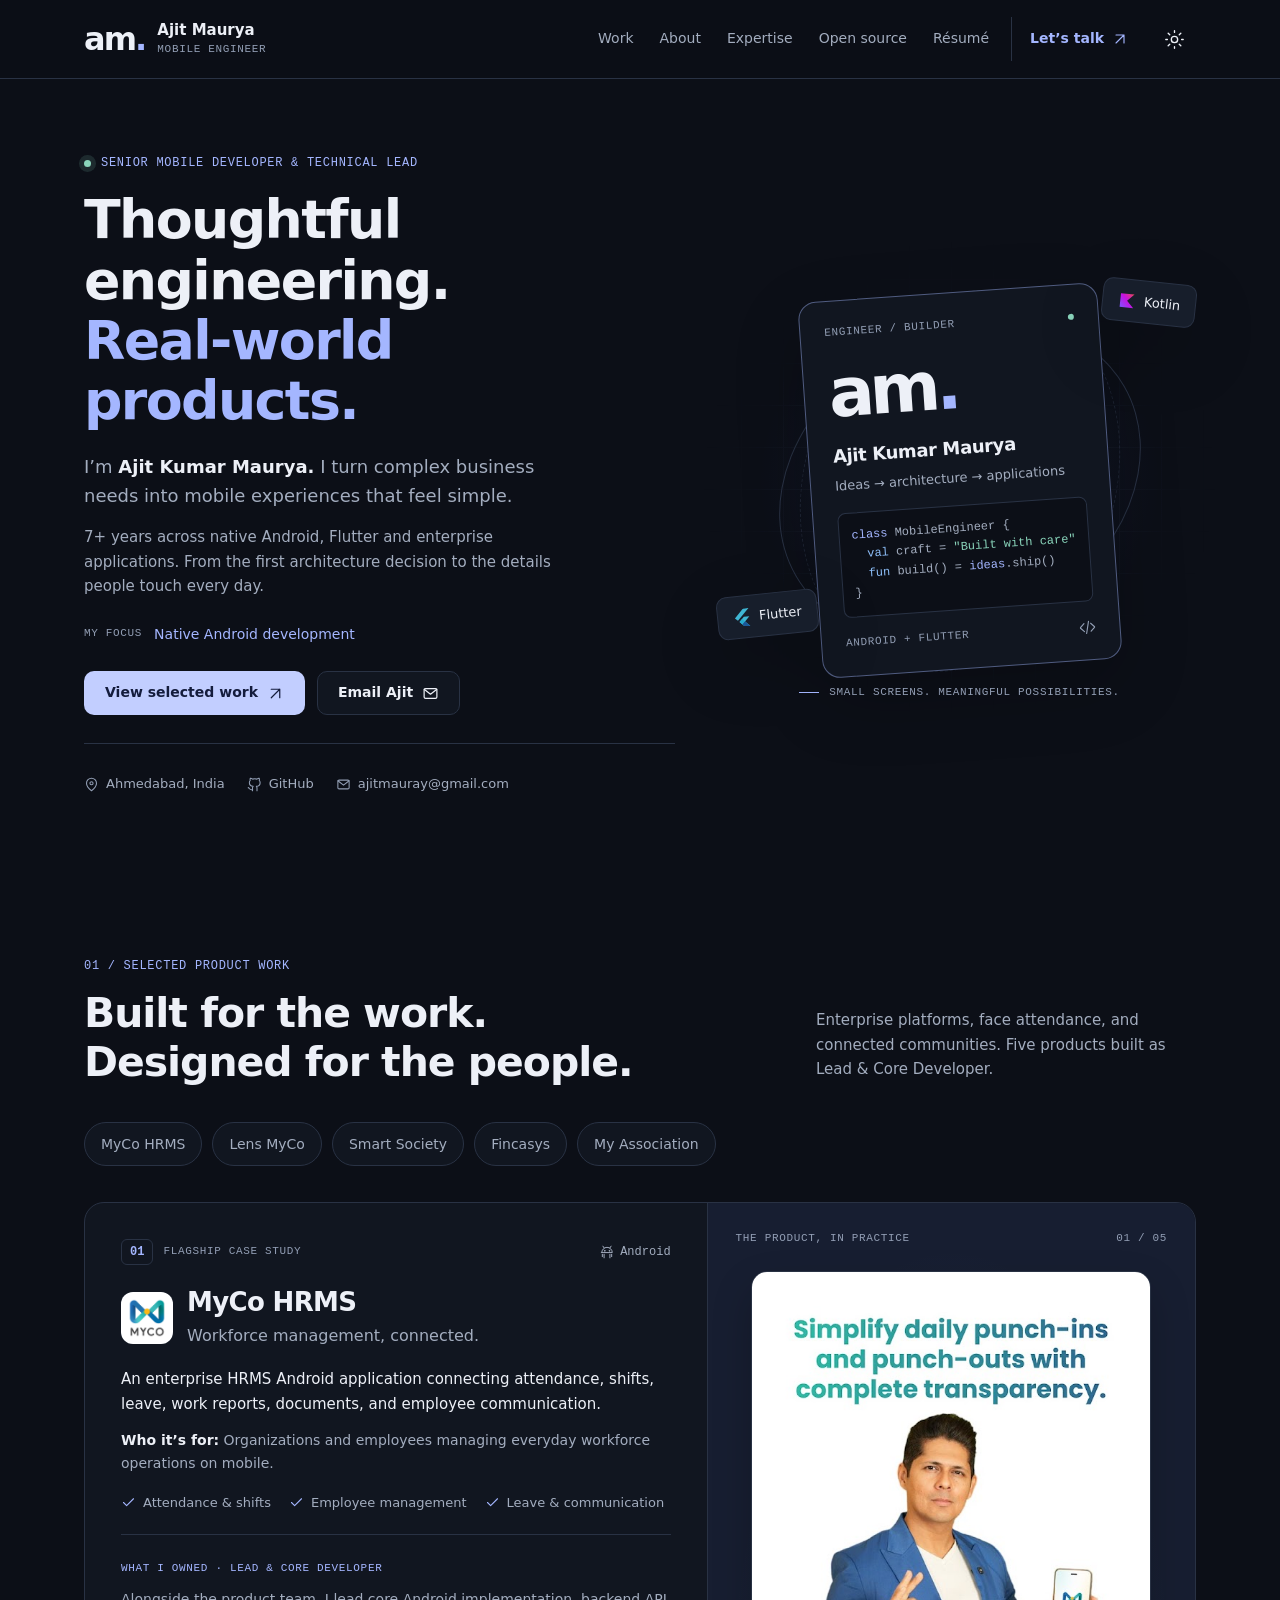
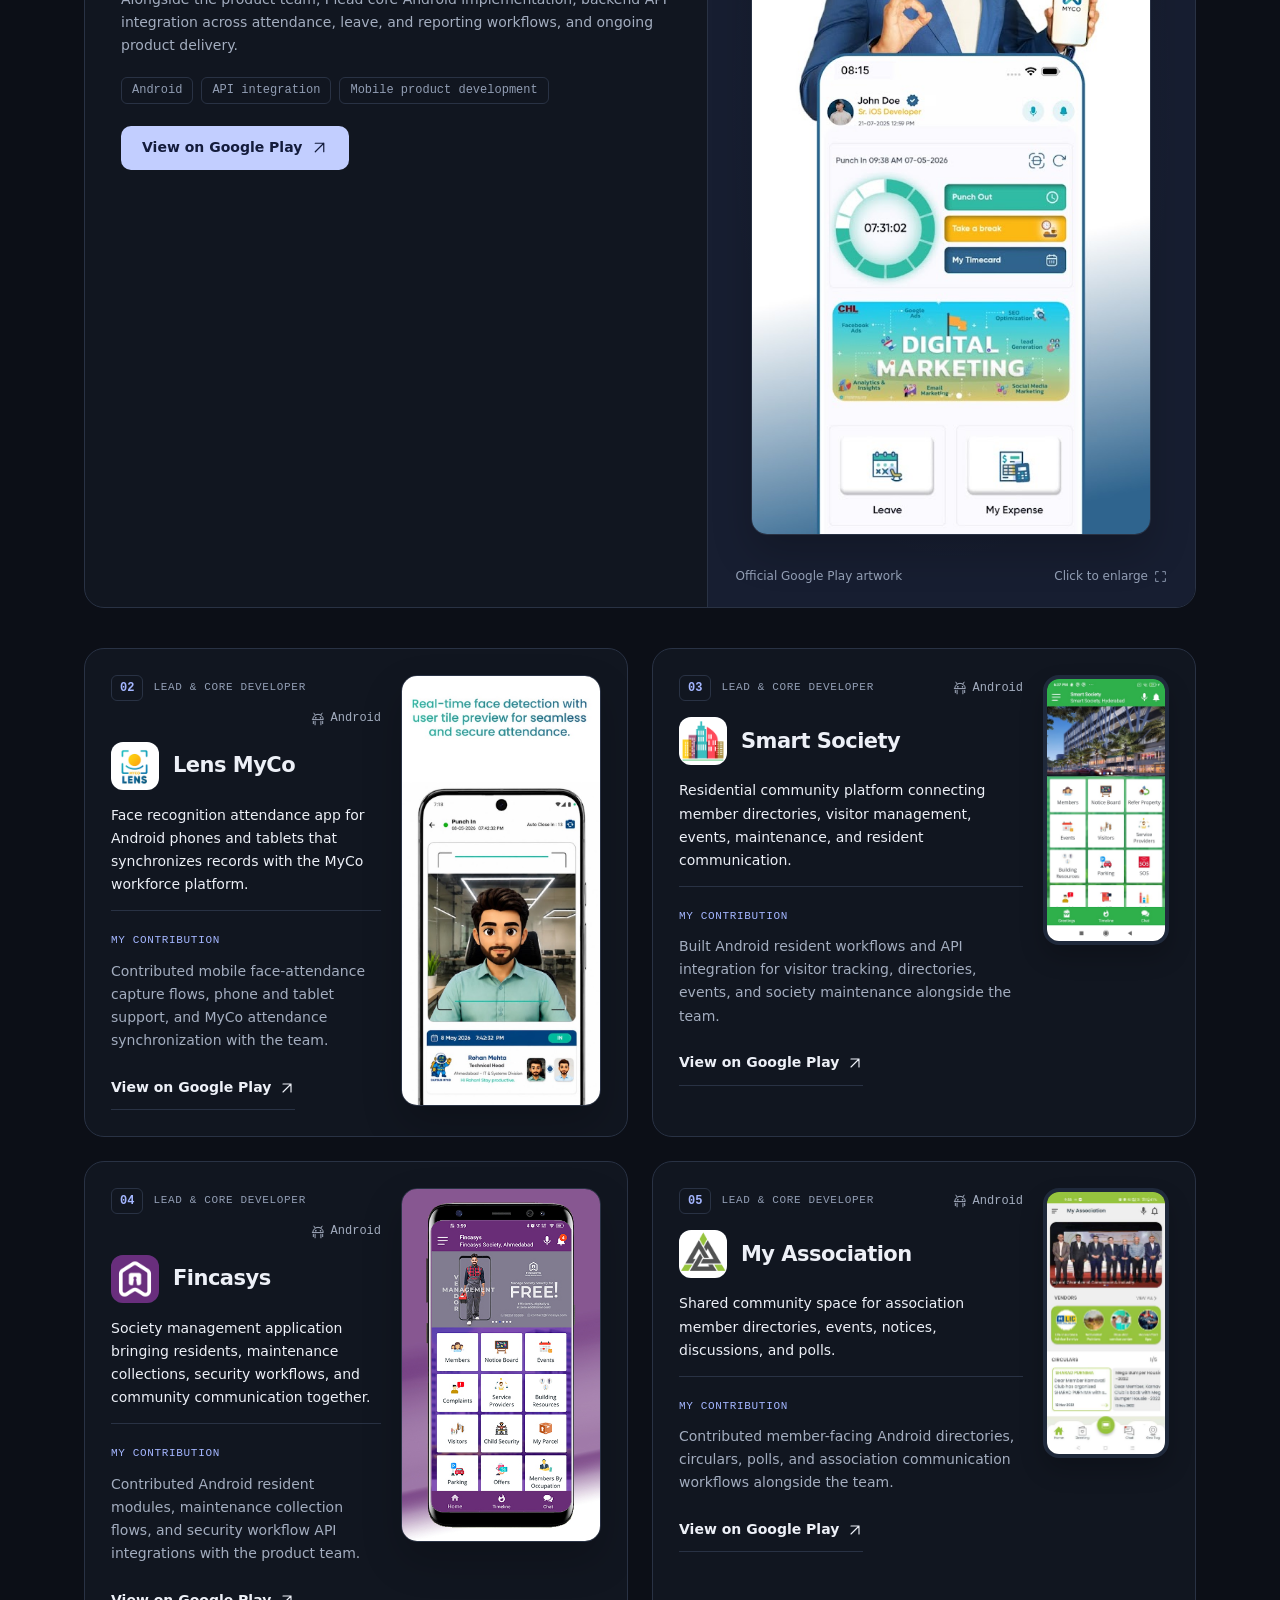
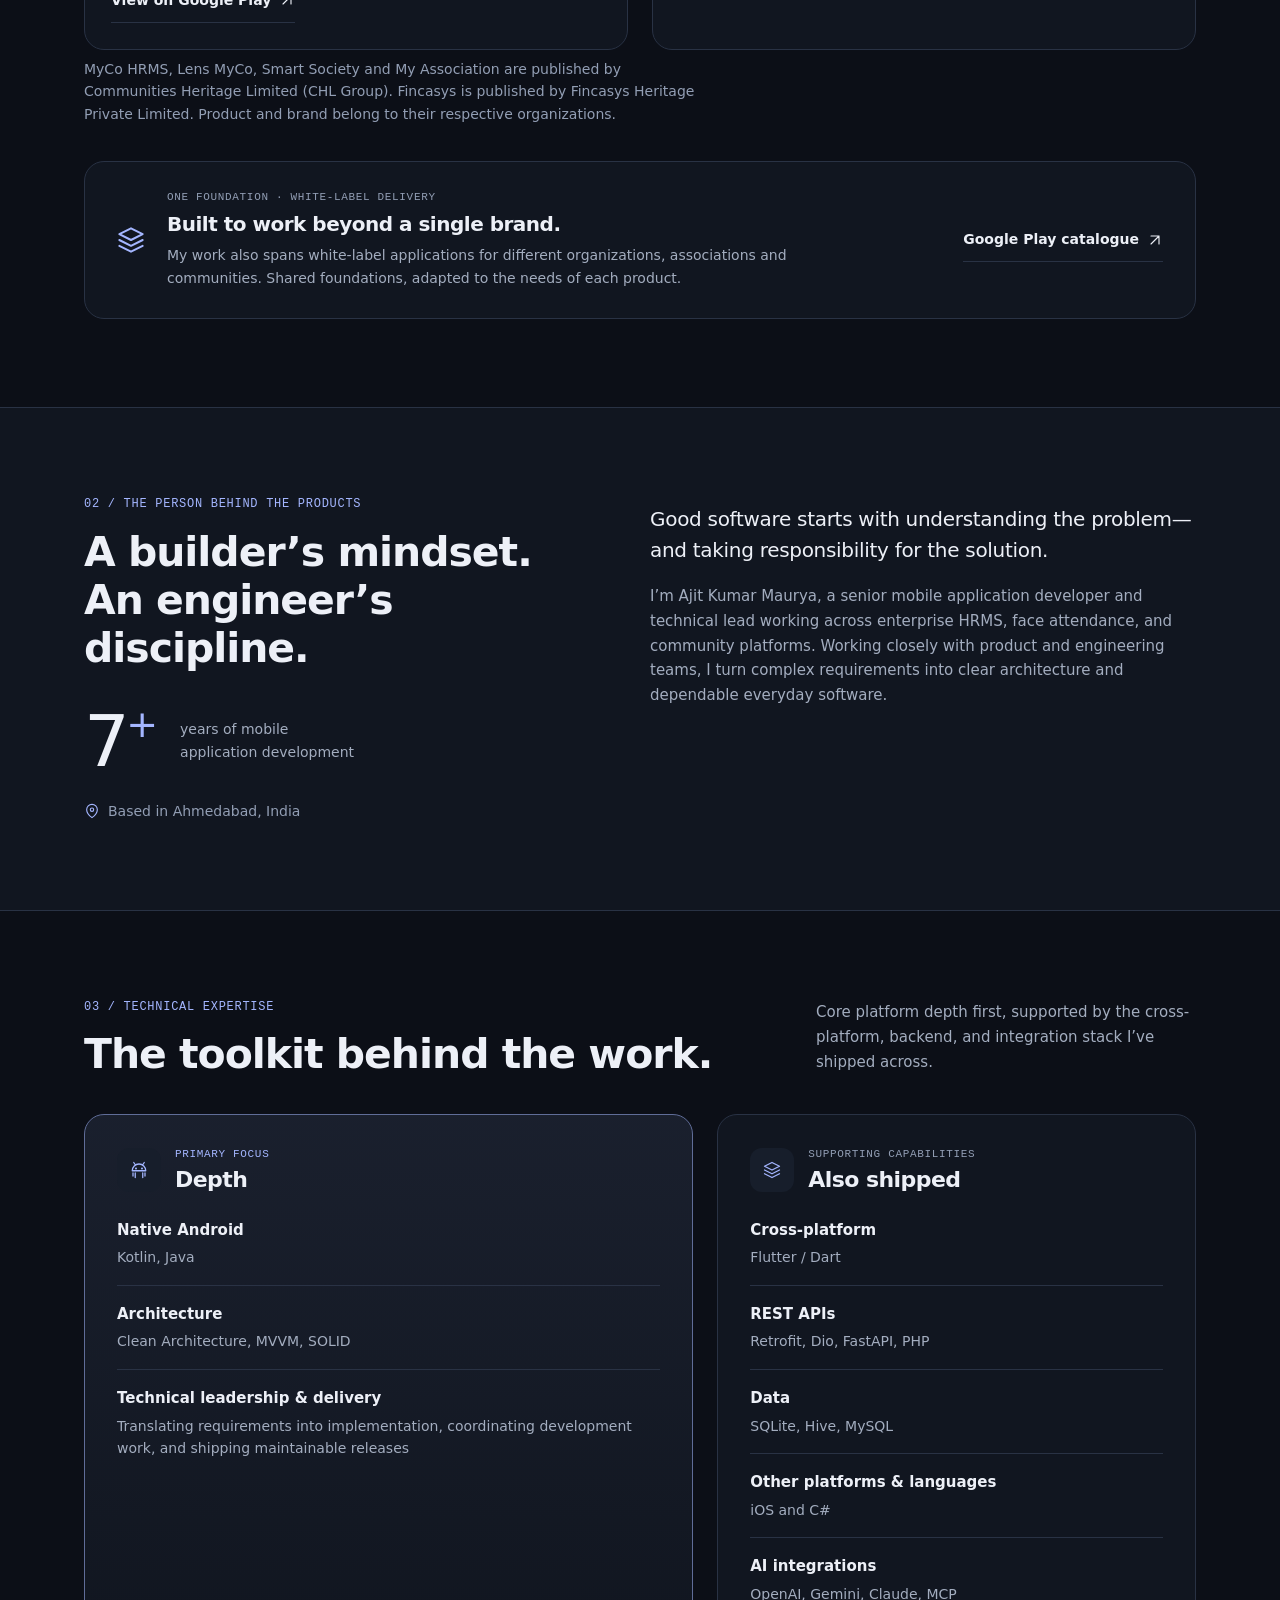
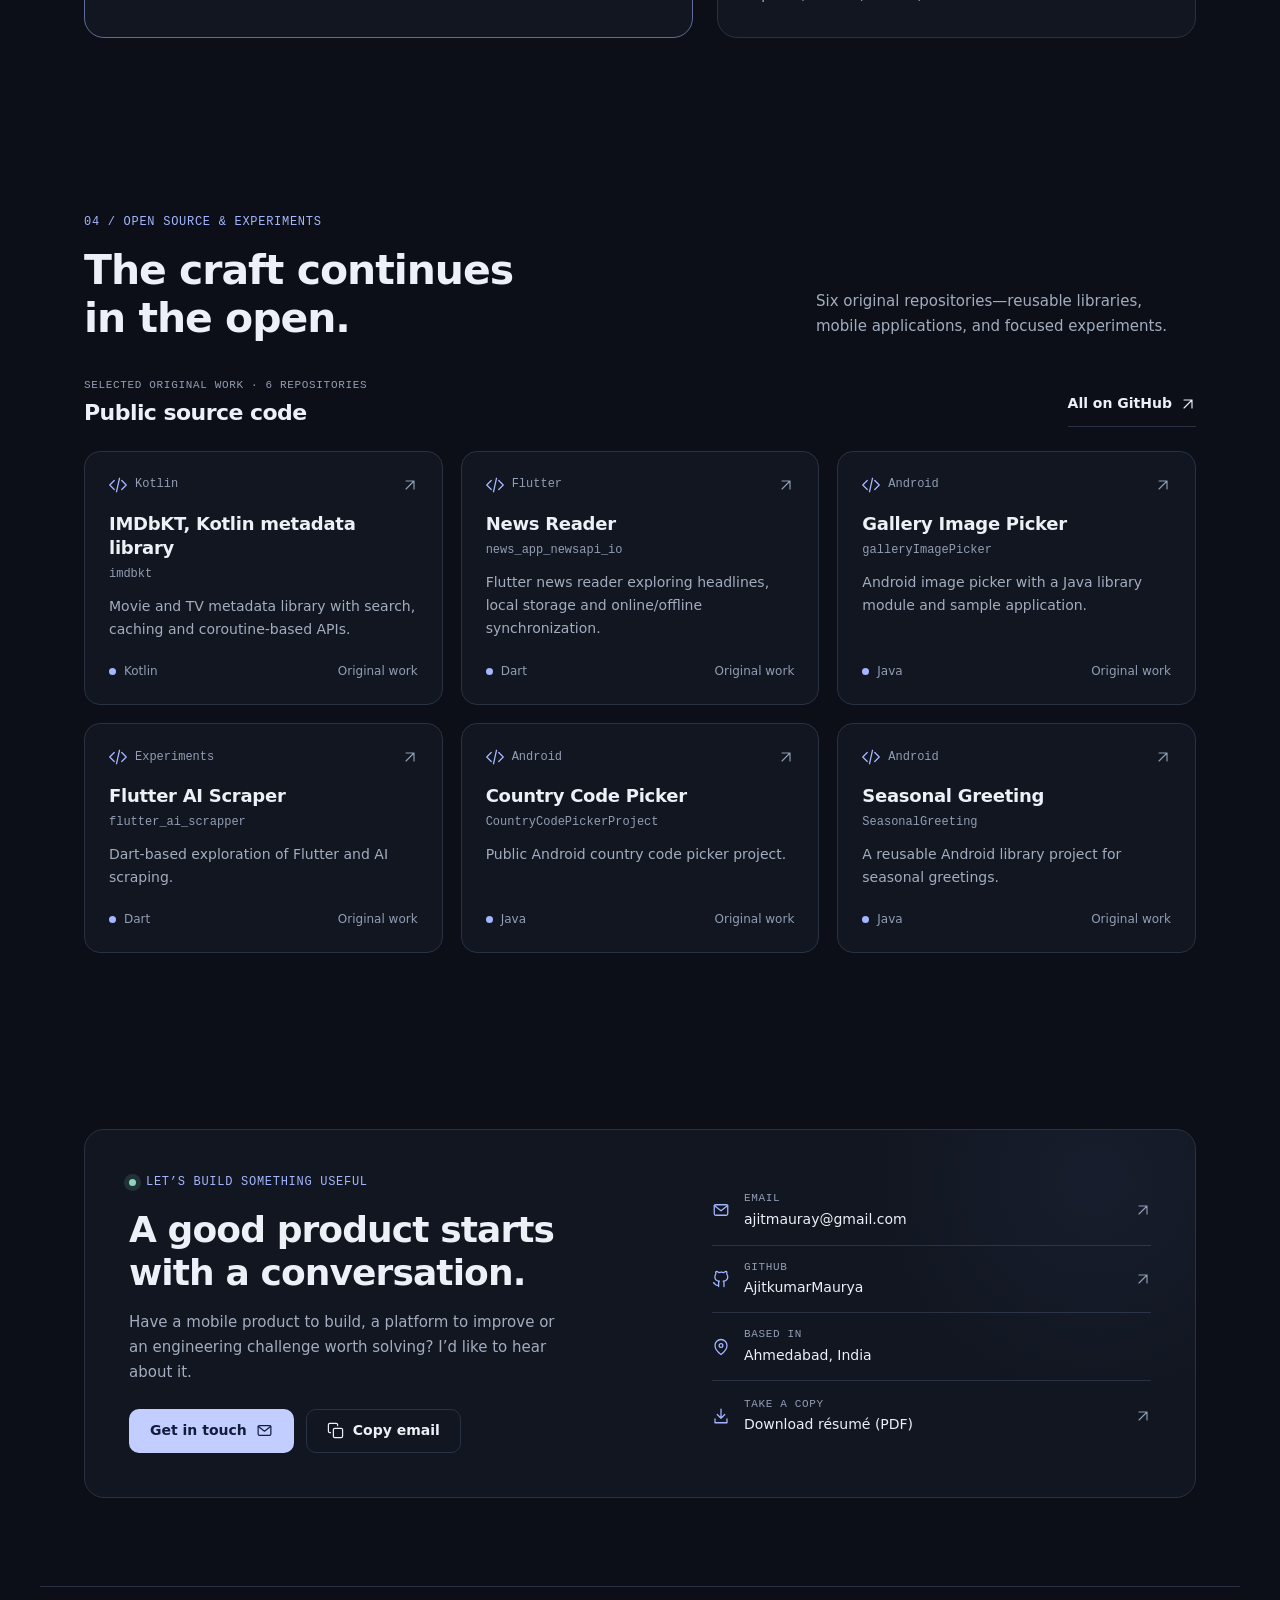
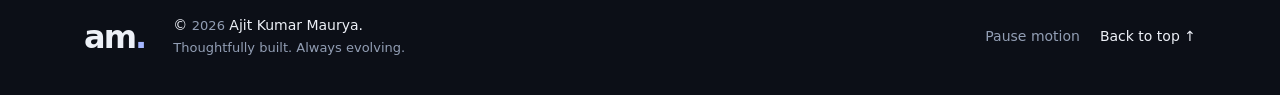
==== commit 73f7ed38: "new" ====
--- a/index.html
+++ b/index.html
@@ -102,19 +102,6 @@
       </div>
     </section>
 
-    <div class="technology-strip">
-      <div class="wrap technology-inner">
-        <span class="micro">BUILT ON SOLID FOUNDATIONS</span>
-        <div>
-          <span><img src="assets/icons/android.svg" alt="" width="19" height="19">Android</span>
-          <span><img src="assets/icons/kotlin.svg" alt="" width="19" height="19">Kotlin</span>
-          <span><svg class="icon" aria-hidden="true"><use href="assets/icons.svg#code"/></svg>Java</span>
-          <span><img src="assets/icons/flutter.svg" alt="" width="19" height="19">Flutter</span>
-          <span><img src="assets/icons/dart.svg" alt="" width="19" height="19">Dart</span>
-        </div>
-      </div>
-    </div>
-
     <section id="apps" class="section wrap" aria-labelledby="apps-heading">
       <div class="section-heading">
         <div>
@@ -170,7 +157,6 @@
           <div class="product-cta">
             <a class="button primary" href="https://play.google.com/store/apps/details?id=com.mycompany.fhpl&amp;hl=en&amp;gl=IN" target="_blank" rel="noopener noreferrer">View on Google Play <svg class="icon" aria-hidden="true"><use href="assets/icons.svg#arrow"/></svg></a>
           </div>
-          <p class="ownership">Published by Communities Heritage Limited (CHL Group). Product and brand belong to their respective organizations.</p>
         </div>
 
         <div class="product-art">
@@ -179,19 +165,19 @@
             <span class="micro">01 / 05</span>
           </div>
           <div class="flagship-frame-wrap">
-            <a class="phone-frame screenshot" href="assets/screenshots/myco-screen.jpg" data-image="assets/screenshots/myco-screen.jpg" data-caption="MyCo HRMS · Official Google Play screenshot" data-alt="MyCo HRMS Android screenshot showing the home screen with attendance punch-in timer, break controls, leave, and expense shortcuts" aria-label="Enlarge MyCo HRMS Android screenshot">
-              <img src="assets/screenshots/myco-screen.jpg" alt="MyCo HRMS Android screenshot showing the home screen with attendance punch-in timer, break controls, leave, and expense shortcuts" width="554" height="1200" loading="lazy" decoding="async">
+            <a class="artwork-frame artwork-frame--flagship screenshot" href="assets/screenshots/myco-screen.jpg" data-image="assets/screenshots/myco-screen.jpg" data-caption="MyCo HRMS · Official Google Play artwork" data-alt="Google Play promotional artwork for MyCo HRMS: a person beside a phone showing punch-in, a timer, Punch Out, Take a break, Leave, and My Expense." aria-label="Enlarge MyCo HRMS promotional artwork">
+              <img src="assets/screenshots/myco-screen.jpg" alt="Google Play promotional artwork for MyCo HRMS: a person beside a phone showing punch-in, a timer, Punch Out, Take a break, Leave, and My Expense." width="554" height="1200" loading="lazy" decoding="async">
             </a>
           </div>
           <p class="art-caption">
             <span>Official Google Play artwork</span>
-            <span>Click screenshot to enlarge <svg class="icon" aria-hidden="true"><use href="assets/icons.svg#expand"/></svg></span>
+            <span>Click to enlarge <svg class="icon" aria-hidden="true"><use href="assets/icons.svg#expand"/></svg></span>
           </p>
         </div>
       </article>
 
       <div class="compact-products">
-        <article class="product compact-product" id="panel-lens" aria-labelledby="project-lens" data-reveal>
+        <article class="product compact-product is-promo" id="panel-lens" aria-labelledby="project-lens" data-reveal>
           <div class="compact-body">
             <div class="product-label">
               <span class="product-number">02</span>
@@ -208,11 +194,10 @@
               <p>Contributed mobile face-attendance capture flows, phone and tablet support, and MyCo attendance synchronization with the team.</p>
             </div>
             <a class="text-link" href="https://play.google.com/store/apps/details?id=com.mycompany.attendance&amp;hl=en&amp;gl=IN" target="_blank" rel="noopener noreferrer">View on Google Play <svg class="icon" aria-hidden="true"><use href="assets/icons.svg#arrow"/></svg></a>
-            <p class="ownership">Published by Communities Heritage Limited (CHL Group). Product and brand belong to their respective organizations.</p>
           </div>
           <div class="compact-media">
-            <a class="phone-frame phone-frame-sm screenshot" href="assets/screenshots/lens-screen.jpg" data-image="assets/screenshots/lens-screen.jpg" data-caption="Lens MyCo · Official Google Play screenshot" data-alt="Lens MyCo Android screenshot showing real-time face detection for employee attendance punch-in" aria-label="Enlarge Lens MyCo Android screenshot">
-              <img src="assets/screenshots/lens-screen.jpg" alt="Lens MyCo Android screenshot showing real-time face detection for employee attendance punch-in" width="554" height="1200" loading="lazy" decoding="async">
+            <a class="artwork-frame screenshot" href="assets/screenshots/lens-screen.jpg" data-image="assets/screenshots/lens-screen.jpg" data-caption="Lens MyCo · Official Google Play artwork" data-alt="Google Play promotional artwork for Lens MyCo: a headline about real-time face detection above a phone showing punch-in, a face preview, and employee Rohan Mehta." aria-label="Enlarge Lens MyCo promotional artwork">
+              <img src="assets/screenshots/lens-screen.jpg" alt="Google Play promotional artwork for Lens MyCo: a headline about real-time face detection above a phone showing punch-in, a face preview, and employee Rohan Mehta." width="554" height="1200" loading="lazy" decoding="async">
             </a>
           </div>
         </article>
@@ -234,16 +219,15 @@
               <p>Built Android resident workflows and API integration for visitor tracking, directories, events, and society maintenance alongside the team.</p>
             </div>
             <a class="text-link" href="https://play.google.com/store/apps/details?id=com.smartsociety.group&amp;hl=en&amp;gl=IN" target="_blank" rel="noopener noreferrer">View on Google Play <svg class="icon" aria-hidden="true"><use href="assets/icons.svg#arrow"/></svg></a>
-            <p class="ownership">Published by Communities Heritage Limited (CHL Group). Product and brand belong to their respective organizations.</p>
           </div>
           <div class="compact-media">
-            <a class="phone-frame phone-frame-sm screenshot" href="assets/screenshots/society-screen.jpg" data-image="assets/screenshots/society-screen.jpg" data-caption="Smart Society · Official Google Play screenshot" data-alt="Smart Society Android screenshot showing the resident dashboard with members, notice board, visitors, and SOS shortcuts" aria-label="Enlarge Smart Society Android screenshot">
-              <img src="assets/screenshots/society-screen.jpg" alt="Smart Society Android screenshot showing the resident dashboard with members, notice board, visitors, and SOS shortcuts" width="540" height="1200" loading="lazy" decoding="async">
+            <a class="phone-frame phone-frame-sm screenshot" href="assets/screenshots/society-screen.jpg" data-image="assets/screenshots/society-screen.jpg" data-caption="Smart Society · Official Google Play screenshot" data-alt="Smart Society Android screenshot of the home screen for Smart Society, Hyderabad, with Members, Notice Board, Visitors, Parking, SOS, and the bottom navigation bar." aria-label="Enlarge Smart Society screenshot">
+              <img src="assets/screenshots/society-screen.jpg" alt="Smart Society Android screenshot of the home screen for Smart Society, Hyderabad, with Members, Notice Board, Visitors, Parking, SOS, and the bottom navigation bar." width="540" height="1200" loading="lazy" decoding="async">
             </a>
           </div>
         </article>
 
-        <article class="product compact-product" id="panel-fincasys" aria-labelledby="project-fincasys" data-reveal>
+        <article class="product compact-product is-promo" id="panel-fincasys" aria-labelledby="project-fincasys" data-reveal>
           <div class="compact-body">
             <div class="product-label">
               <span class="product-number">04</span>
@@ -260,11 +244,10 @@
               <p>Contributed Android resident modules, maintenance collection flows, and security workflow API integrations with the product team.</p>
             </div>
             <a class="text-link" href="https://play.google.com/store/apps/details?id=com.fincasys.fincasysapp&amp;hl=en&amp;gl=IN" target="_blank" rel="noopener noreferrer">View on Google Play <svg class="icon" aria-hidden="true"><use href="assets/icons.svg#arrow"/></svg></a>
-            <p class="ownership">Published by Fincasys Heritage Private Limited. Product and brand belong to their respective organizations.</p>
           </div>
           <div class="compact-media">
-            <a class="phone-frame phone-frame-sm screenshot" href="assets/screenshots/fincasys-screen.jpg" data-image="assets/screenshots/fincasys-screen.jpg" data-caption="Fincasys · Official Google Play screenshot" data-alt="Fincasys Android screenshot showing the society home grid with members, notice board, complaints, visitors, and parking" aria-label="Enlarge Fincasys Android screenshot">
-              <img src="assets/screenshots/fincasys-screen.jpg" alt="Fincasys Android screenshot showing the society home grid with members, notice board, complaints, visitors, and parking" width="368" height="654" loading="lazy" decoding="async">
+            <a class="artwork-frame screenshot" href="assets/screenshots/fincasys-screen.jpg" data-image="assets/screenshots/fincasys-screen.jpg" data-caption="Fincasys · Official Google Play artwork" data-alt="Google Play promotional artwork for Fincasys: a phone on a purple background showing the society home screen with Members, Notice Board, Events, Visitors, and other modules." aria-label="Enlarge Fincasys promotional artwork">
+              <img src="assets/screenshots/fincasys-screen.jpg" alt="Google Play promotional artwork for Fincasys: a phone on a purple background showing the society home screen with Members, Notice Board, Events, Visitors, and other modules." width="368" height="654" loading="lazy" decoding="async">
             </a>
           </div>
         </article>
@@ -286,15 +269,16 @@
               <p>Contributed member-facing Android directories, circulars, polls, and association communication workflows alongside the team.</p>
             </div>
             <a class="text-link" href="https://play.google.com/store/apps/details?id=com.myassociation&amp;hl=en&amp;gl=IN" target="_blank" rel="noopener noreferrer">View on Google Play <svg class="icon" aria-hidden="true"><use href="assets/icons.svg#arrow"/></svg></a>
-            <p class="ownership">Published by Communities Heritage Limited (CHL Group). Product and brand belong to their respective organizations.</p>
           </div>
           <div class="compact-media">
-            <a class="phone-frame phone-frame-sm screenshot" href="assets/screenshots/association-screen.jpg" data-image="assets/screenshots/association-screen.jpg" data-caption="My Association · Official Google Play screenshot" data-alt="My Association Android screenshot showing the association home screen with circulars, vendor listings, and navigation tabs" aria-label="Enlarge My Association Android screenshot">
-              <img src="assets/screenshots/association-screen.jpg" alt="My Association Android screenshot showing the association home screen with circulars, vendor listings, and navigation tabs" width="473" height="1050" loading="lazy" decoding="async">
+            <a class="phone-frame phone-frame-sm screenshot" href="assets/screenshots/association-screen.jpg" data-image="assets/screenshots/association-screen.jpg" data-caption="My Association · Official Google Play screenshot" data-alt="My Association Android screenshot of the home screen with a Gujarat Chamber of Commerce and Industry banner, vendor shortcuts, and member circulars." aria-label="Enlarge My Association screenshot">
+              <img src="assets/screenshots/association-screen.jpg" alt="My Association Android screenshot of the home screen with a Gujarat Chamber of Commerce and Industry banner, vendor shortcuts, and member circulars." width="473" height="1050" loading="lazy" decoding="async">
             </a>
           </div>
         </article>
       </div>
+
+      <p class="publisher-note">MyCo HRMS, Lens MyCo, Smart Society and My Association are published by Communities Heritage Limited (CHL Group). Fincasys is published by Fincasys Heritage Private Limited. Product and brand belong to their respective organizations.</p>
 
       <div class="white-label" data-reveal>
         <svg class="icon" aria-hidden="true"><use href="assets/icons.svg#layers"/></svg>
--- a/assets/styles.css
+++ b/assets/styles.css
@@ -543,33 +543,6 @@
 }
 .caption-line { height: 1px; width: 20px; background: var(--accent); }
 
-.technology-strip { border-block: 1px solid var(--line); }
-.technology-inner {
-  display: flex;
-  align-items: center;
-  gap: 36px;
-  padding-block: 22px;
-}
-.technology-inner > .micro {
-  max-width: 155px;
-  line-height: 1.5;
-}
-.technology-inner > div {
-  display: flex;
-  flex: 1;
-  justify-content: space-between;
-  gap: 16px 24px;
-  flex-wrap: wrap;
-}
-.technology-inner > div > span {
-  display: flex;
-  align-items: center;
-  gap: 10px;
-  color: var(--muted);
-  font-size: 14px;
-  font-weight: 600;
-}
-
 /* Case studies & compact products */
 .product-jump {
   display: flex;
@@ -725,13 +698,7 @@
   border-radius: 6px;
 }
 
-.product-cta { margin-bottom: 16px; }
-.ownership {
-  font-size: 14px;
-  line-height: 1.6;
-  margin: 0;
-  color: var(--subtle);
-}
+.product-cta { margin-bottom: 0; }
 
 .product-art {
   background: var(--art);
@@ -787,6 +754,34 @@
 }
 .phone-frame .image-failed { opacity: 0.25; }
 
+.artwork-frame {
+  display: block;
+  width: 100%;
+  border: 1px solid var(--line);
+  border-radius: 16px;
+  overflow: hidden;
+  background: transparent;
+  box-shadow: 0 18px 40px #0003;
+  transition: transform .25s ease, border-color .25s ease;
+}
+.artwork-frame:hover {
+  transform: translateY(-2px);
+  border-color: var(--accent);
+}
+.artwork-frame img {
+  display: block;
+  width: 100%;
+  height: auto;
+  object-fit: contain;
+  object-position: top center;
+  background: transparent;
+}
+.artwork-frame .image-failed { opacity: 0.25; }
+.artwork-frame--flagship {
+  max-width: 400px;
+  margin-inline: auto;
+}
+
 .art-caption {
   font-size: 12px;
   line-height: 1.5;
@@ -829,9 +824,12 @@
 }
 .compact-product .text-link {
   align-self: flex-start;
-  margin-bottom: 12px;
-}
-.compact-product .ownership { font-size: 14px; }
+  margin-bottom: 0;
+}
+.compact-product.is-promo {
+  grid-template-columns: minmax(0, 1fr) minmax(150px, 200px);
+}
+.is-promo .artwork-frame { max-width: 200px; }
 .compact-media {
   display: flex;
   justify-content: center;
@@ -841,6 +839,13 @@
   border-width: 4px;
   border-radius: 16px;
   box-shadow: 0 12px 24px #0003;
+}
+.publisher-note {
+  font-size: 14px;
+  line-height: 1.6;
+  color: var(--subtle);
+  max-width: 70ch;
+  margin: 8px 0 0;
 }
 
 .white-label {
@@ -1287,6 +1292,8 @@
   .product-flagship { grid-template-columns: 1fr 0.85fr; }
   .compact-products { grid-template-columns: 1fr; }
   .compact-product { grid-template-columns: 1fr 140px; }
+  .compact-product.is-promo { grid-template-columns: minmax(0, 1fr) minmax(160px, 220px); }
+  .is-promo .artwork-frame { max-width: 220px; }
   .phone-frame-sm { max-width: 140px; }
   .about-grid { gap: 48px; }
   .repo-grid { grid-template-columns: repeat(2, 1fr); }
@@ -1339,6 +1346,7 @@
   }
   .product-flagship { grid-template-columns: 1fr; }
   .product-art { border-left: 0; border-top: 1px solid var(--line); }
+  .artwork-frame--flagship { max-width: min(400px, 100%); }
   .about-grid,
   .expertise-tiers,
   .contact-card { grid-template-columns: 1fr; gap: 32px; }
@@ -1354,31 +1362,7 @@
     gap: 28px;
     min-height: 0;
   }
-  .hero-visual {
-    min-height: 0;
-    justify-items: start;
-  }
-  .hero-visual .orbit,
-  .hero-visual .floating-tag,
-  .hero-visual .visual-grid,
-  .hero-visual .visual-caption,
-  .hero-visual::before {
-    display: none;
-  }
-  .identity-card {
-    transform: none;
-    width: 100%;
-    max-width: 350px;
-    padding: 18px 20px;
-  }
-  .identity-monogram {
-    font-size: 46px;
-    margin: 12px 0 8px;
-  }
-  .identity-code {
-    margin-block: 14px;
-    padding: 12px;
-  }
+  .hero-visual { display: none; }
 }
 
 @media (max-width: 650px) {
@@ -1389,20 +1373,6 @@
     gap: 4px 18px;
     margin-top: 22px;
     padding-top: 14px;
-  }
-  .technology-inner {
-    display: block;
-    padding-block: 20px;
-  }
-  .technology-inner > .micro {
-    display: block;
-    max-width: none;
-    margin-bottom: 14px;
-  }
-  .technology-inner > div {
-    display: grid;
-    grid-template-columns: repeat(3, 1fr);
-    gap: 14px 12px;
   }
   .product-story,
   .product-art { padding: 24px; }
@@ -1426,13 +1396,14 @@
 }
 
 @media (max-width: 560px) {
-  .compact-product {
+  .compact-product,
+  .compact-product.is-promo {
     grid-template-columns: 1fr;
     gap: 20px;
   }
   .compact-media { justify-content: flex-start; }
+  .is-promo .artwork-frame { max-width: min(300px, 100%); }
   .phone-frame-sm { max-width: 180px; }
-  .technology-inner > div { grid-template-columns: repeat(2, 1fr); }
 }
 
 @media (max-width: 370px) {
@@ -1461,7 +1432,6 @@
 @media print {
   .header,
   .hero-visual,
-  .technology-strip,
   .product-art,
   .compact-media,
   .back-top,
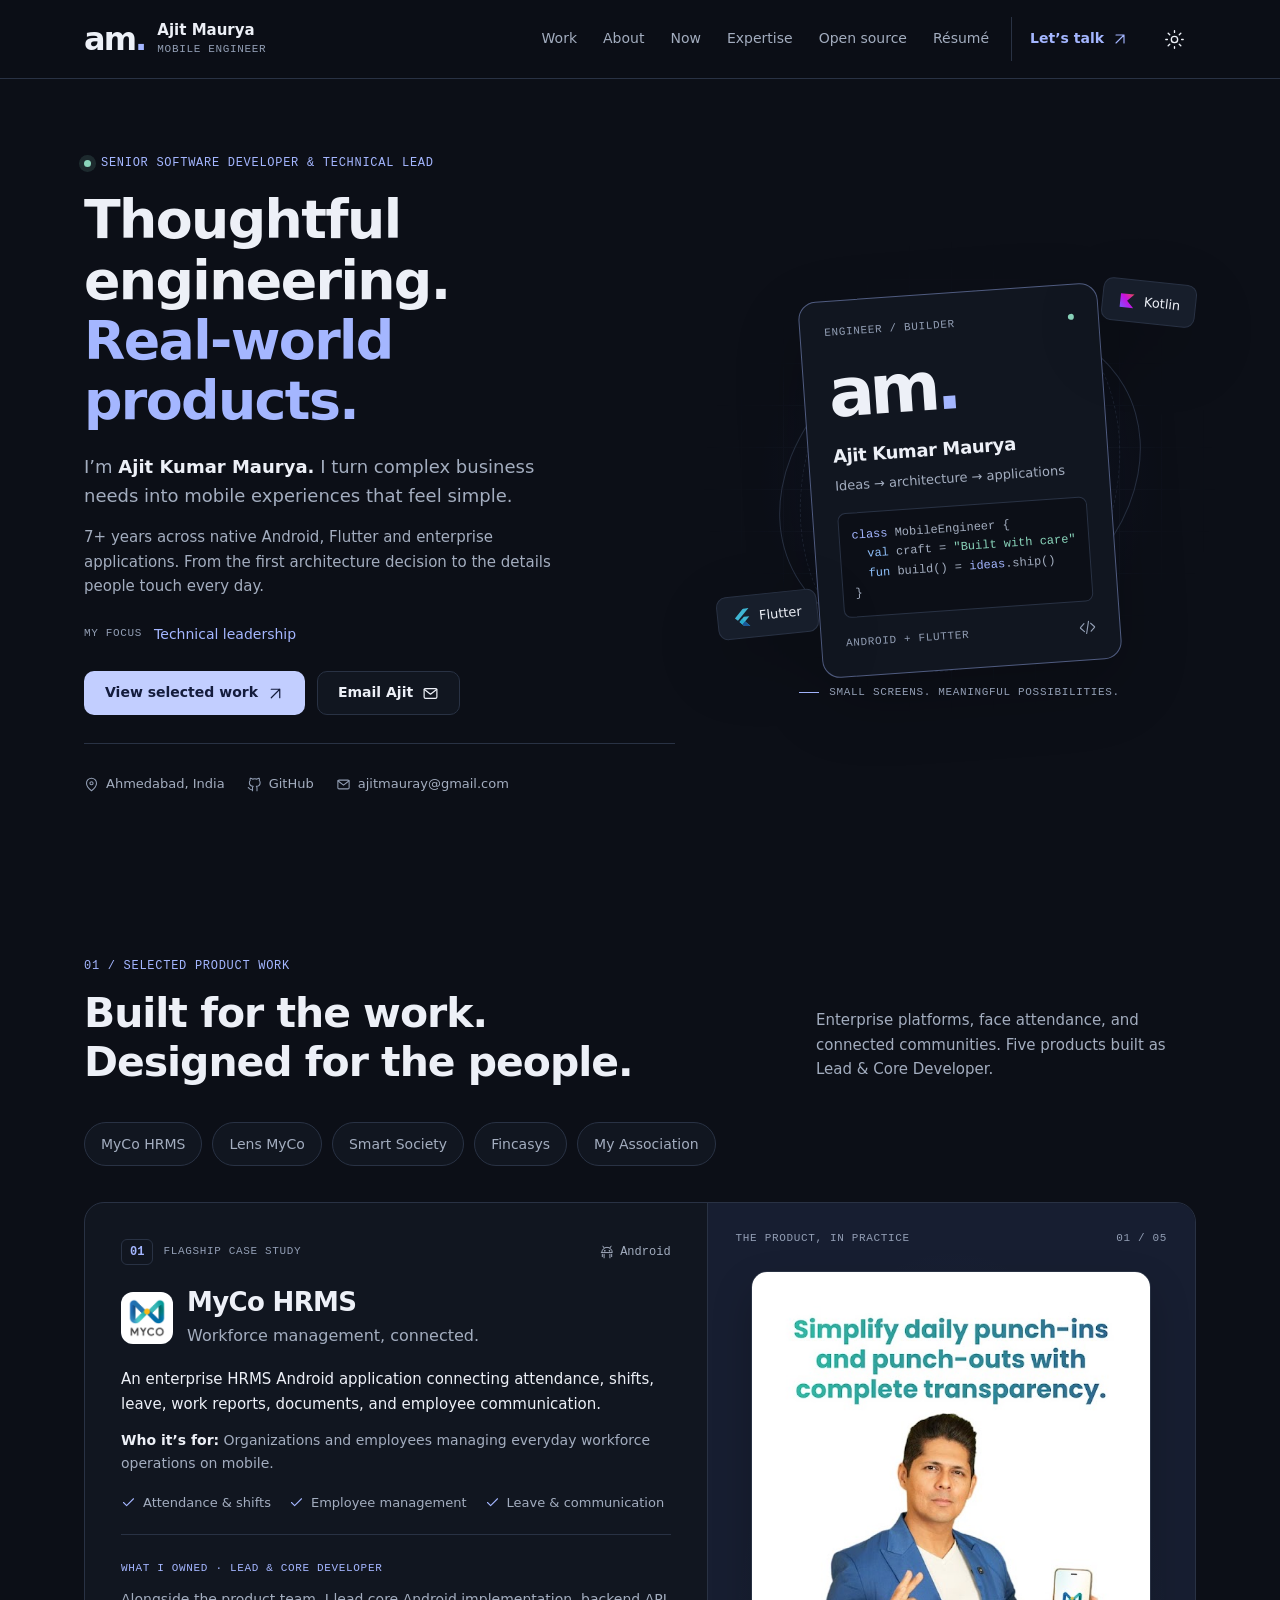
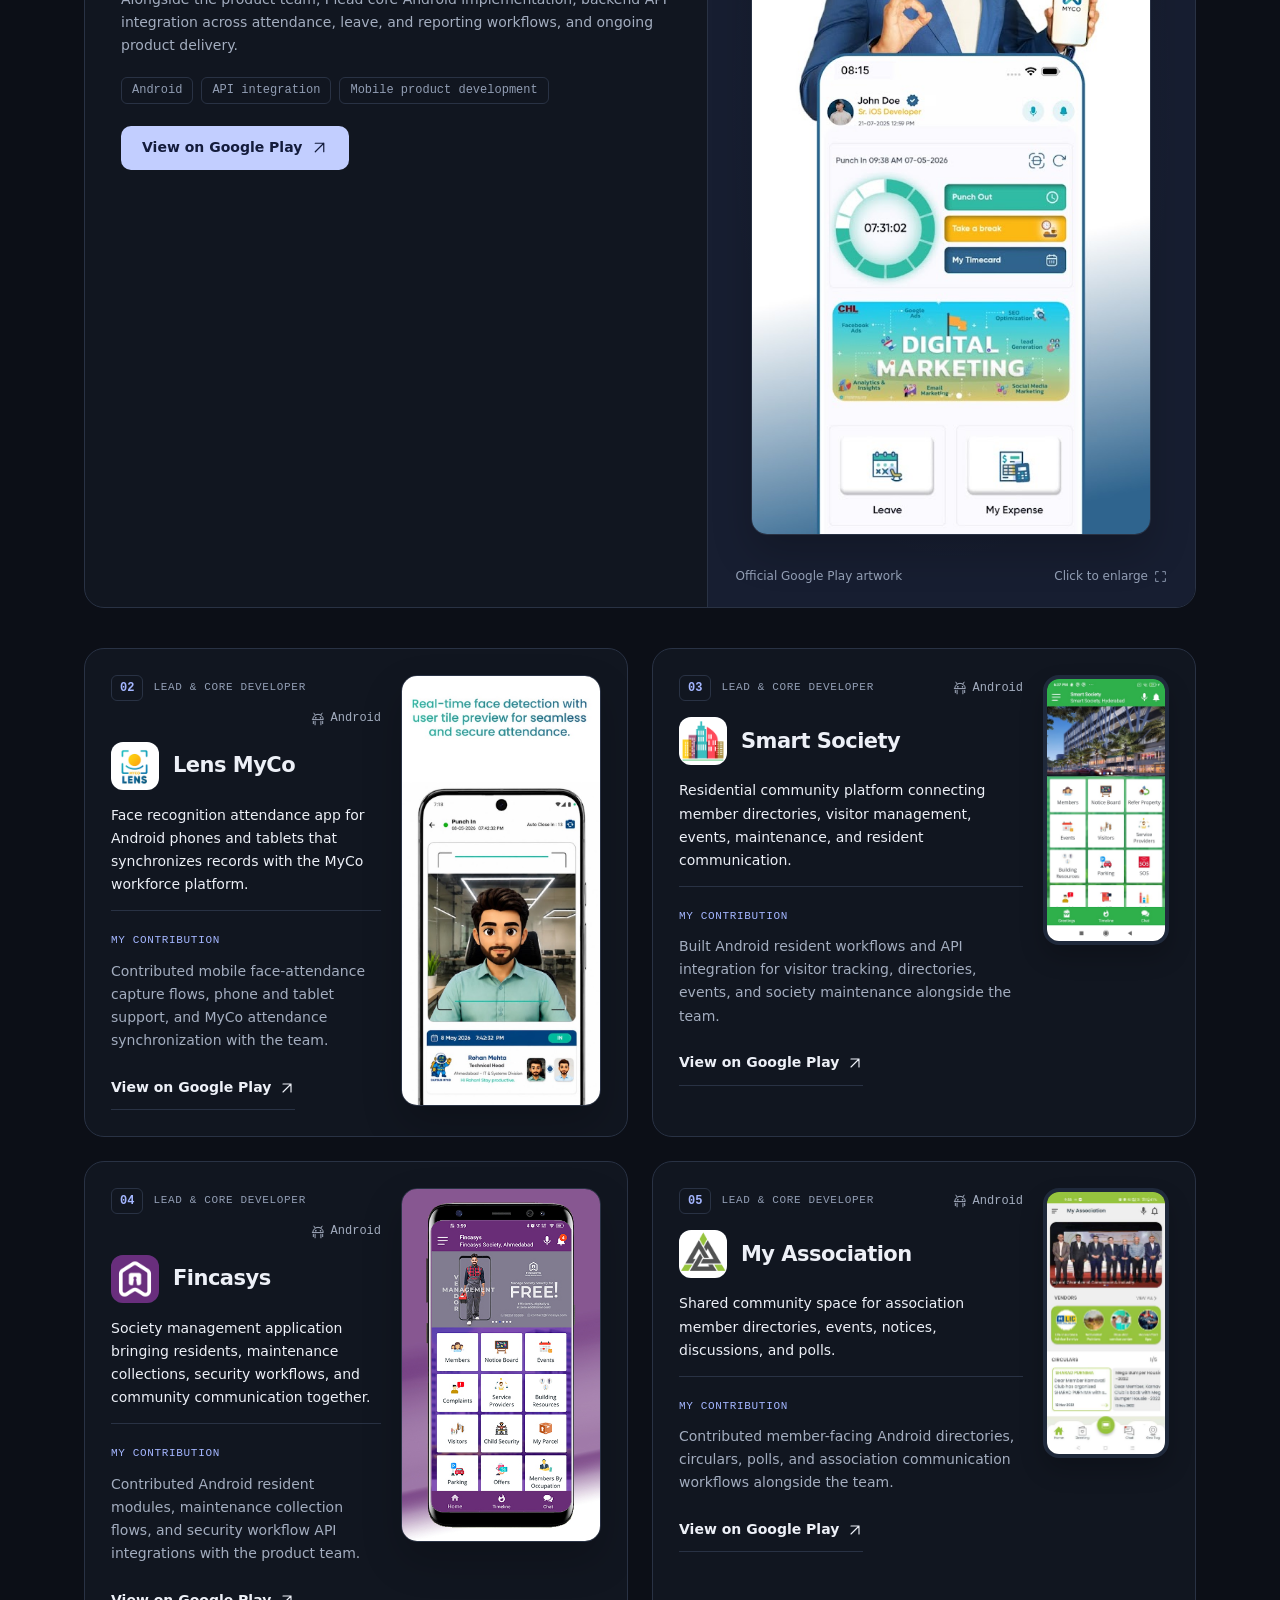
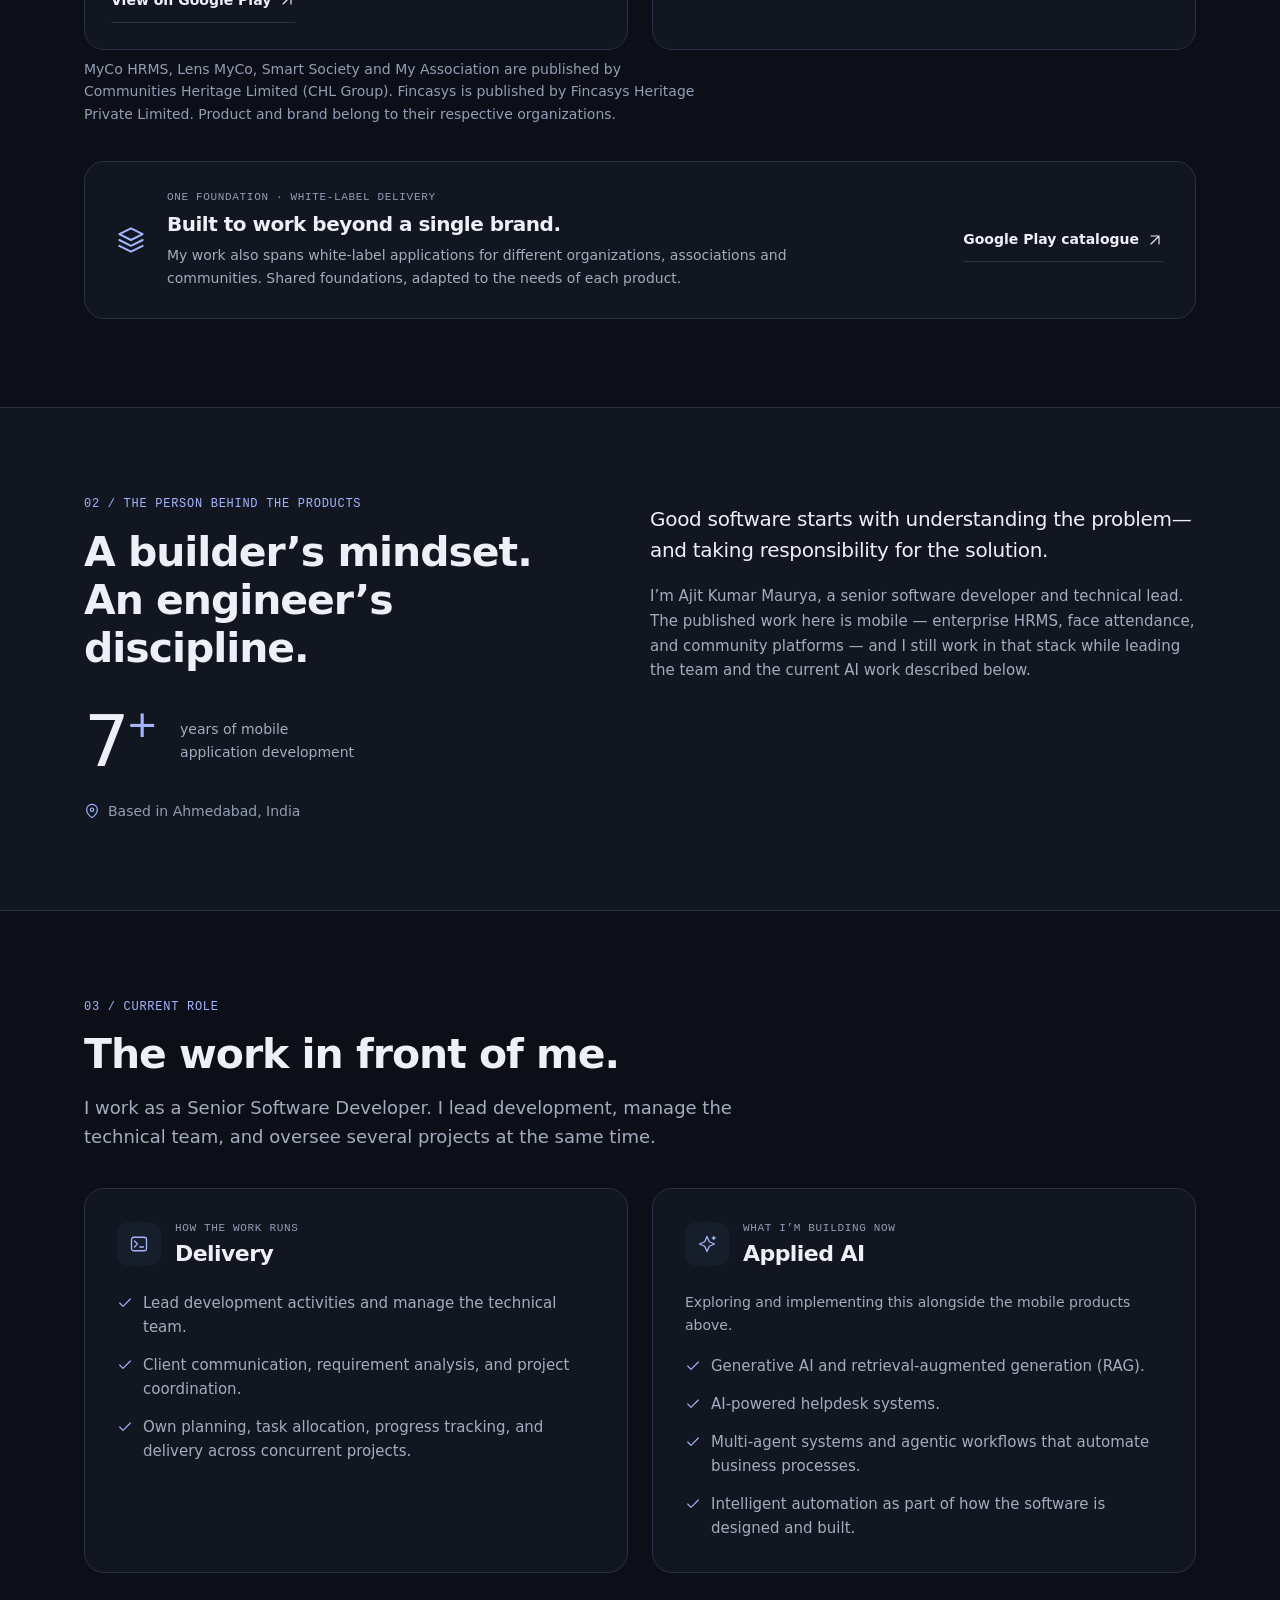
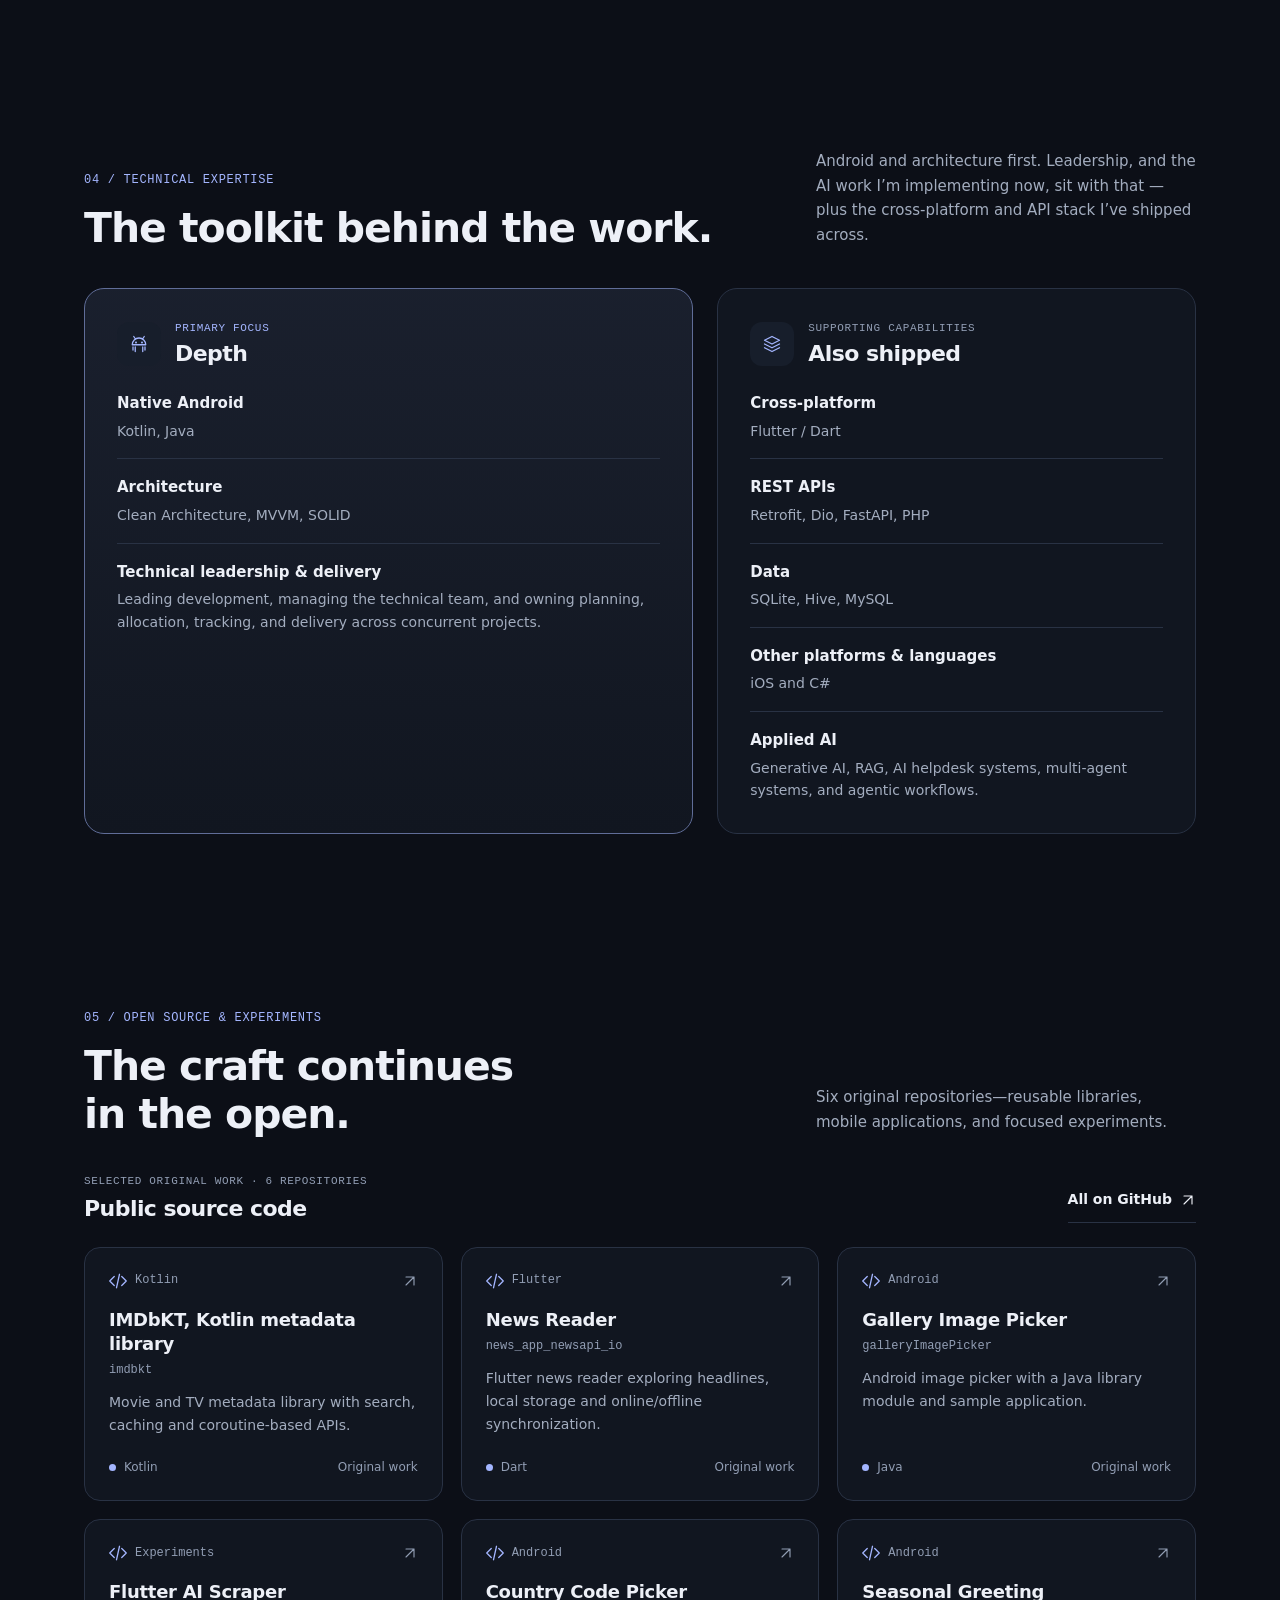
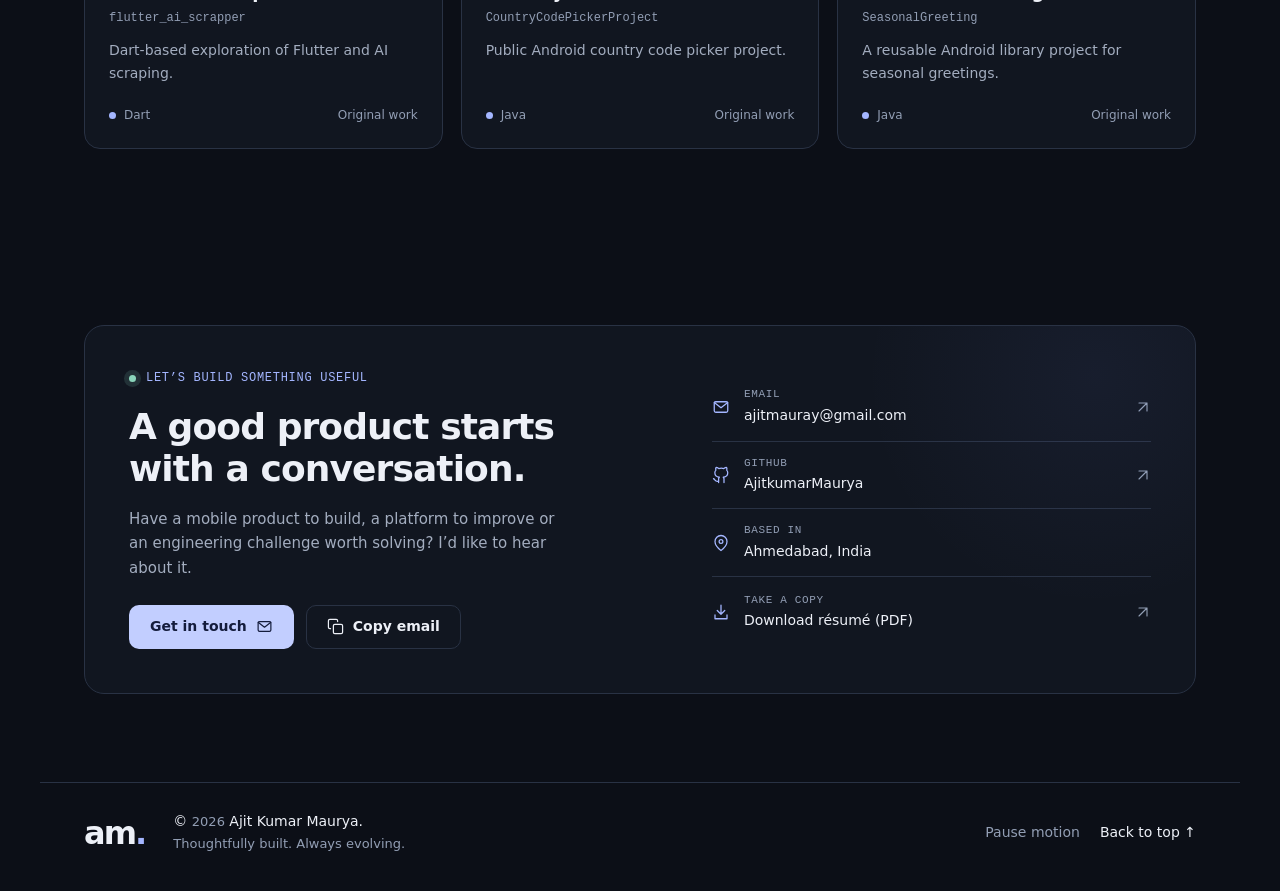
==== commit d7e564c2: "new" ====
--- a/index.html
+++ b/index.html
@@ -3,24 +3,24 @@
 <head>
   <meta charset="utf-8">
   <meta name="viewport" content="width=device-width, initial-scale=1">
-  <title>Ajit Kumar Maurya — Senior Mobile Developer &amp; Technical Lead</title>
-  <meta name="description" content="Ajit Kumar Maurya is a senior mobile application developer and technical lead in Ahmedabad, India. 7+ years building Android, Flutter and enterprise mobile products.">
+  <title>Ajit Kumar Maurya — Senior Software Developer &amp; Technical Lead</title>
+  <meta name="description" content="Ajit Kumar Maurya is a senior software developer and technical lead in Ahmedabad, India, with 7+ years in Android and Flutter, leading delivery and implementing generative AI.">
   <meta name="theme-color" content="#0c0f17">
   <link rel="canonical" href="https://ajitkumarmaurya.github.io/">
   <meta property="og:type" content="website">
   <meta property="og:locale" content="en_IN">
   <meta property="og:url" content="https://ajitkumarmaurya.github.io/">
   <meta property="og:title" content="Ajit Kumar Maurya — Thoughtful engineering. Real-world products.">
-  <meta property="og:description" content="Senior mobile developer &amp; technical lead. Android, Flutter, enterprise products and the craft behind them.">
+  <meta property="og:description" content="Senior software developer and technical lead in Ahmedabad, India, with 7+ years in Android and Flutter, leading delivery and implementing generative AI.">
   <meta property="og:image" content="https://ajitkumarmaurya.github.io/assets/social-card.png">
   <meta property="og:image:width" content="1200">
   <meta property="og:image:height" content="630">
-  <meta property="og:image:alt" content="Ajit Kumar Maurya — Senior Mobile Developer and Technical Lead">
+  <meta property="og:image:alt" content="Ajit Kumar Maurya — Senior Software Developer and Technical Lead">
   <meta name="twitter:card" content="summary_large_image">
   <link rel="icon" href="assets/favicon.svg" type="image/svg+xml">
   <link rel="stylesheet" href="assets/styles.css">
   <script>try{const t=localStorage.getItem('portfolio-theme');if(t==='light'||t==='dark')document.documentElement.dataset.theme=t}catch{}</script>
-  <script type="application/ld+json">{"@context":"https://schema.org","@type":"Person","name":"Ajit Kumar Maurya","url":"https://ajitkumarmaurya.github.io/","jobTitle":"Senior Mobile Application Developer & Technical Lead","email":"mailto:ajitmauray@gmail.com","address":{"@type":"PostalAddress","addressLocality":"Ahmedabad","addressCountry":"IN"},"sameAs":["https://github.com/AjitkumarMaurya"],"knowsAbout":["Android","Kotlin","Java","Flutter","Dart","Mobile Application Development","Technical Leadership","C#","iOS Application Development","PHP","API Development","FastAPI","Python"]}</script>
+  <script type="application/ld+json">{"@context":"https://schema.org","@type":"Person","name":"Ajit Kumar Maurya","url":"https://ajitkumarmaurya.github.io/","jobTitle":"Senior Software Developer & Technical Lead","email":"mailto:ajitmauray@gmail.com","address":{"@type":"PostalAddress","addressLocality":"Ahmedabad","addressCountry":"IN"},"sameAs":["https://github.com/AjitkumarMaurya"],"knowsAbout":["Android","Kotlin","Java","Flutter","Dart","Mobile Application Development","Technical Leadership","C#","iOS Application Development","PHP","API Development","FastAPI","Python","Generative AI","Retrieval-Augmented Generation","Multi-agent systems","Agentic workflows"]}</script>
   <script src="assets/app.js" defer></script>
   <noscript><style>.copy-email{display:none}@media(max-width:820px){.navigation{flex-wrap:wrap;padding-block:12px}.nav-links{position:static;display:flex;flex-direction:row;flex-wrap:wrap;padding:0;border:0;background:none;box-shadow:none;order:3;width:100%;gap:4px 12px}.nav-links>a{padding:10px 8px;min-height:44px}.nav-links .nav-contact{border-left:0;padding-left:8px}.nav-actions{display:none}}</style></noscript>
 </head>
@@ -37,6 +37,7 @@
       <div class="nav-links" id="nav-links">
         <a href="#apps">Work</a>
         <a href="#about">About</a>
+        <a href="#now">Now</a>
         <a href="#skills">Expertise</a>
         <a href="#work">Open source</a>
         <a href="assets/ajit-kumar-maurya-profile.pdf" download>Résumé</a>
@@ -57,14 +58,14 @@
   <main id="main">
     <section class="hero wrap" aria-labelledby="hero-title">
       <div class="hero-copy">
-        <p class="eyebrow"><span class="status-dot"></span> SENIOR MOBILE DEVELOPER &amp; TECHNICAL LEAD</p>
+        <p class="eyebrow"><span class="status-dot"></span> SENIOR SOFTWARE DEVELOPER &amp; TECHNICAL LEAD</p>
         <h1 id="hero-title">Thoughtful engineering.<br><span>Real-world products.</span></h1>
         <p class="hero-intro">I’m <strong>Ajit Kumar Maurya.</strong> I turn complex business needs into mobile experiences that feel simple.</p>
         <p class="hero-detail">7+ years across native Android, Flutter and enterprise applications. From the first architecture decision to the details people touch every day.</p>
         <p class="expertise-line">
           <span class="micro">MY FOCUS</span>
-          <span class="rotating-text" aria-hidden="true">Native Android development</span>
-          <span class="sr-only">Native Android, Flutter, technical leadership and AI integrations</span>
+          <span class="rotating-text" aria-hidden="true">Technical leadership</span>
+          <span class="sr-only">Native Android, Flutter, technical leadership, generative AI, retrieval-augmented generation, and multi-agent systems.</span>
         </p>
         <div class="hero-actions">
           <a class="button primary" href="#apps">View selected work <svg class="icon" aria-hidden="true"><use href="assets/icons.svg#arrow"/></svg></a>
@@ -309,18 +310,60 @@
 
         <div class="about-copy" data-reveal>
           <p class="lead">Good software starts with understanding the problem—and taking responsibility for the solution.</p>
-          <p>I’m Ajit Kumar Maurya, a senior mobile application developer and technical lead working across enterprise HRMS, face attendance, and community platforms. Working closely with product and engineering teams, I turn complex requirements into clear architecture and dependable everyday software.</p>
-        </div>
+          <p>I’m Ajit Kumar Maurya, a senior software developer and technical lead. The published work here is mobile — enterprise HRMS, face attendance, and community platforms — and I still work in that stack while leading the team and the current AI work described below.</p>
+        </div>
+      </div>
+    </section>
+
+    <section id="now" class="section wrap" aria-labelledby="now-heading">
+      <div class="now-header">
+        <p class="eyebrow">03 / CURRENT ROLE</p>
+        <h2 id="now-heading">The work in front of me.</h2>
+        <p class="now-lead">I work as a Senior Software Developer. I lead development, manage the technical team, and oversee several projects at the same time.</p>
+      </div>
+
+      <div class="now-grid">
+        <article class="tier-card" data-reveal>
+          <div class="tier-header">
+            <span class="tier-icon"><svg class="icon" aria-hidden="true"><use href="assets/icons.svg#terminal"/></svg></span>
+            <div>
+              <p class="micro">HOW THE WORK RUNS</p>
+              <h3>Delivery</h3>
+            </div>
+          </div>
+          <ul class="now-list">
+            <li><svg class="icon" aria-hidden="true"><use href="assets/icons.svg#check"/></svg><span>Lead development activities and manage the technical team.</span></li>
+            <li><svg class="icon" aria-hidden="true"><use href="assets/icons.svg#check"/></svg><span>Client communication, requirement analysis, and project coordination.</span></li>
+            <li><svg class="icon" aria-hidden="true"><use href="assets/icons.svg#check"/></svg><span>Own planning, task allocation, progress tracking, and delivery across concurrent projects.</span></li>
+          </ul>
+        </article>
+
+        <article class="tier-card" data-reveal>
+          <div class="tier-header">
+            <span class="tier-icon"><svg class="icon" aria-hidden="true"><use href="assets/icons.svg#spark"/></svg></span>
+            <div>
+              <p class="micro">WHAT I’M BUILDING NOW</p>
+              <h3>Applied AI</h3>
+            </div>
+          </div>
+          <p class="now-card-note">Exploring and implementing this alongside the mobile products above.</p>
+          <ul class="now-list">
+            <li><svg class="icon" aria-hidden="true"><use href="assets/icons.svg#check"/></svg><span>Generative AI and retrieval-augmented generation (RAG).</span></li>
+            <li><svg class="icon" aria-hidden="true"><use href="assets/icons.svg#check"/></svg><span>AI-powered helpdesk systems.</span></li>
+            <li><svg class="icon" aria-hidden="true"><use href="assets/icons.svg#check"/></svg><span>Multi-agent systems and agentic workflows that automate business processes.</span></li>
+            <li><svg class="icon" aria-hidden="true"><use href="assets/icons.svg#check"/></svg><span>Intelligent automation as part of how the software is designed and built.</span></li>
+          </ul>
+        </article>
       </div>
     </section>
 
     <section id="skills" class="section wrap" aria-labelledby="skills-heading">
       <div class="section-heading">
         <div>
-          <p class="eyebrow">03 / TECHNICAL EXPERTISE</p>
+          <p class="eyebrow">04 / TECHNICAL EXPERTISE</p>
           <h2 id="skills-heading">The toolkit behind the work.</h2>
         </div>
-        <p>Core platform depth first, supported by the cross-platform, backend, and integration stack I’ve shipped across.</p>
+        <p>Android and architecture first. Leadership, and the AI work I’m implementing now, sit with that — plus the cross-platform and API stack I’ve shipped across.</p>
       </div>
 
       <div class="expertise-tiers">
@@ -343,7 +386,7 @@
             </div>
             <div>
               <dt>Technical leadership &amp; delivery</dt>
-              <dd>Translating requirements into implementation, coordinating development work, and shipping maintainable releases</dd>
+              <dd>Leading development, managing the technical team, and owning planning, allocation, tracking, and delivery across concurrent projects.</dd>
             </div>
           </dl>
         </article>
@@ -374,8 +417,8 @@
               <dd>iOS and C#</dd>
             </div>
             <div>
-              <dt>AI integrations</dt>
-              <dd>OpenAI, Gemini, Claude, MCP</dd>
+              <dt>Applied AI</dt>
+              <dd>Generative AI, RAG, AI helpdesk systems, multi-agent systems, and agentic workflows.</dd>
             </div>
           </dl>
         </article>
@@ -385,7 +428,7 @@
     <section id="work" class="section wrap" aria-labelledby="work-heading">
       <div class="section-heading">
         <div>
-          <p class="eyebrow">04 / OPEN SOURCE &amp; EXPERIMENTS</p>
+          <p class="eyebrow">05 / OPEN SOURCE &amp; EXPERIMENTS</p>
           <h2 id="work-heading">The craft continues<br>in the open.</h2>
         </div>
         <p>Six original repositories—reusable libraries, mobile applications, and focused experiments.</p>
--- a/assets/styles.css
+++ b/assets/styles.css
@@ -928,6 +928,53 @@
   color: var(--muted);
   line-height: 1.65;
   margin: 0;
+}
+
+#now { scroll-margin-top: 100px; }
+.now-header { margin-bottom: 36px; }
+.now-header .eyebrow { margin-bottom: 14px; }
+.now-header h2 { margin: 0 0 16px; }
+.now-lead {
+  font-size: 18px;
+  line-height: 1.6;
+  color: var(--muted);
+  max-width: 62ch;
+  margin: 0;
+}
+.now-grid {
+  display: grid;
+  grid-template-columns: repeat(2, 1fr);
+  gap: 24px;
+  align-items: stretch;
+}
+.now-card-note {
+  font-size: 14px;
+  line-height: 1.6;
+  color: var(--muted);
+  margin: 0 0 18px;
+}
+.now-list {
+  list-style: none;
+  padding: 0;
+  margin: 0;
+  display: flex;
+  flex-direction: column;
+  gap: 14px;
+}
+.now-list li {
+  display: flex;
+  align-items: flex-start;
+  gap: 10px;
+  font-size: 15px;
+  line-height: 1.6;
+  color: var(--muted);
+}
+.now-list .icon {
+  color: var(--accent);
+  width: 16px;
+  height: 16px;
+  margin-top: 4px;
+  flex-shrink: 0;
 }
 
 .expertise-tiers {
@@ -1363,10 +1410,12 @@
     min-height: 0;
   }
   .hero-visual { display: none; }
+  .now-grid { grid-template-columns: 1fr; }
 }
 
 @media (max-width: 650px) {
   html { scroll-padding-top: 84px; }
+  #now { scroll-margin-top: 84px; }
   .hero h1 { font-size: clamp(32px, 8.2vw, 44px); }
   .hero-intro { font-size: 17px; }
   .hero-bottom {
@@ -1447,6 +1496,7 @@
   .hero { display: block; min-height: 0; padding: 20px 0; }
   .product,
   .about-grid,
+  .now-grid,
   .expertise-tiers,
   .contact-card { display: block; break-inside: avoid; }
   .product-story,
